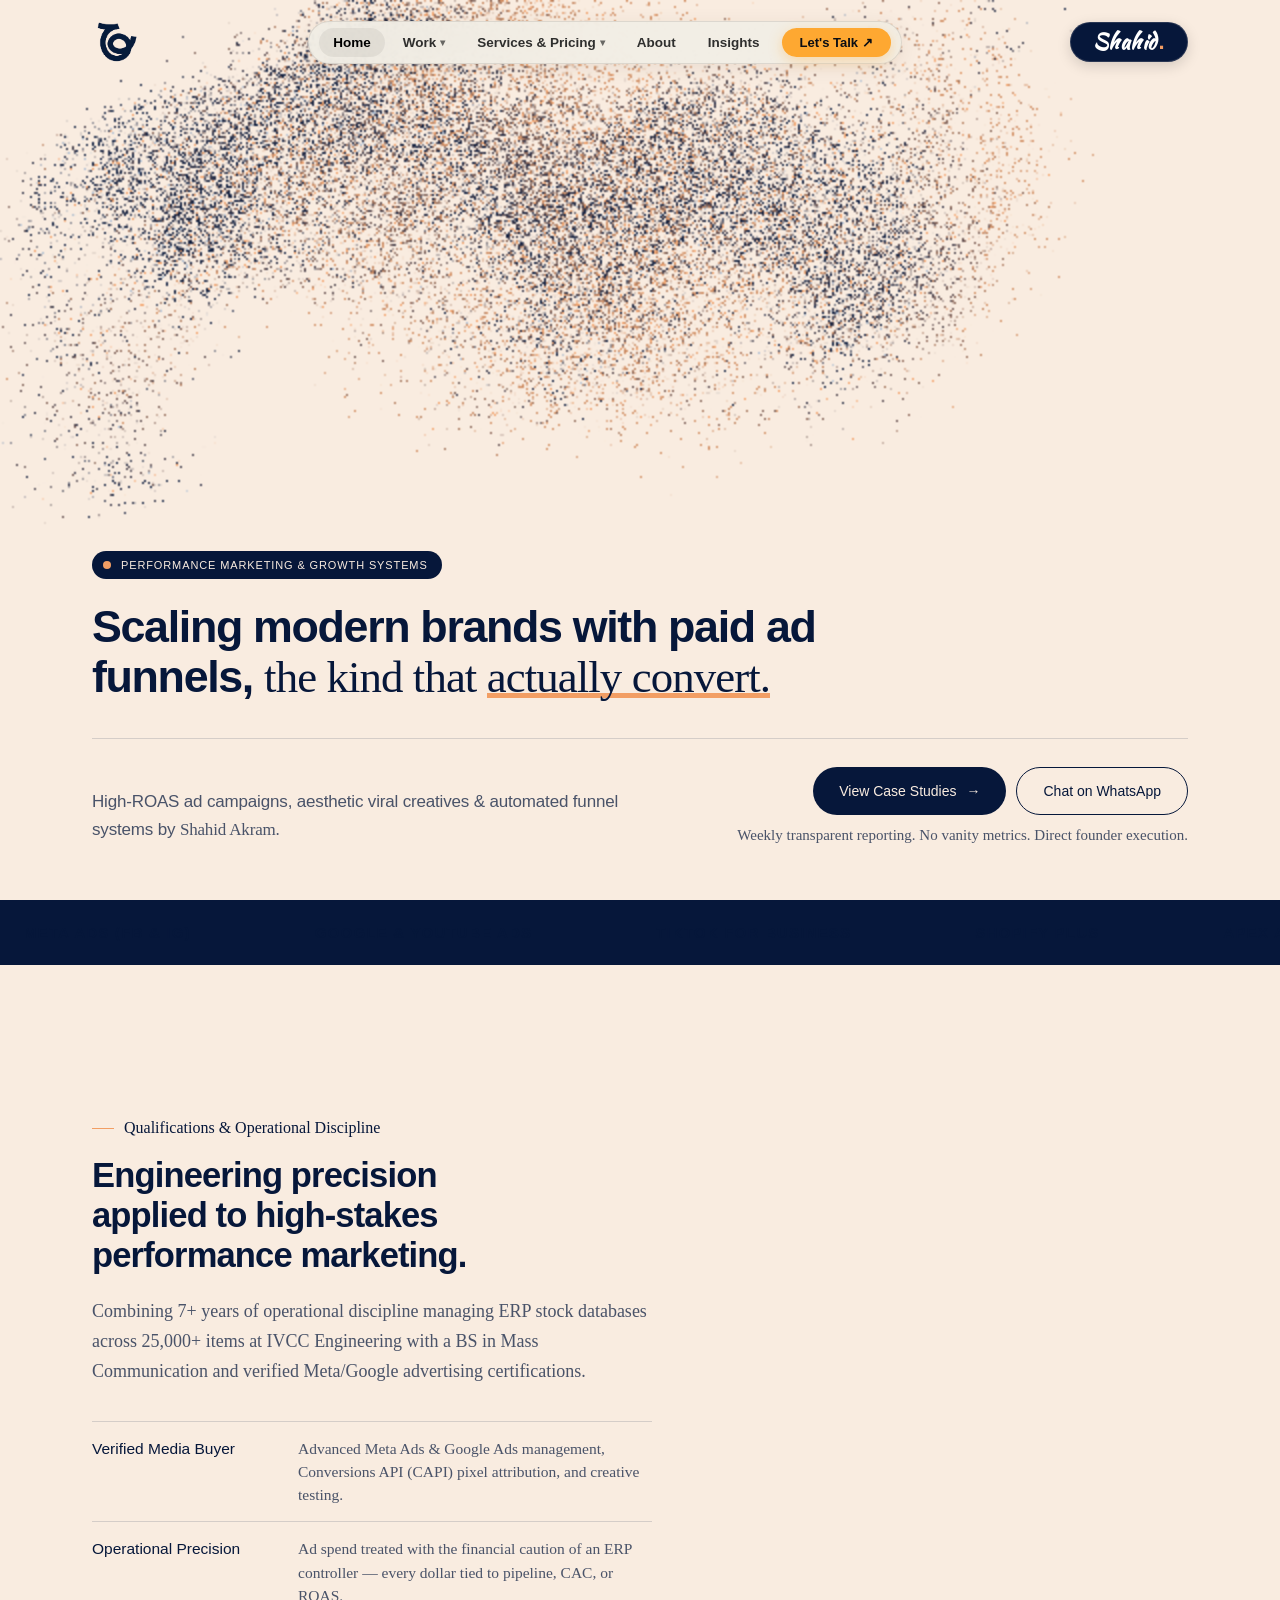
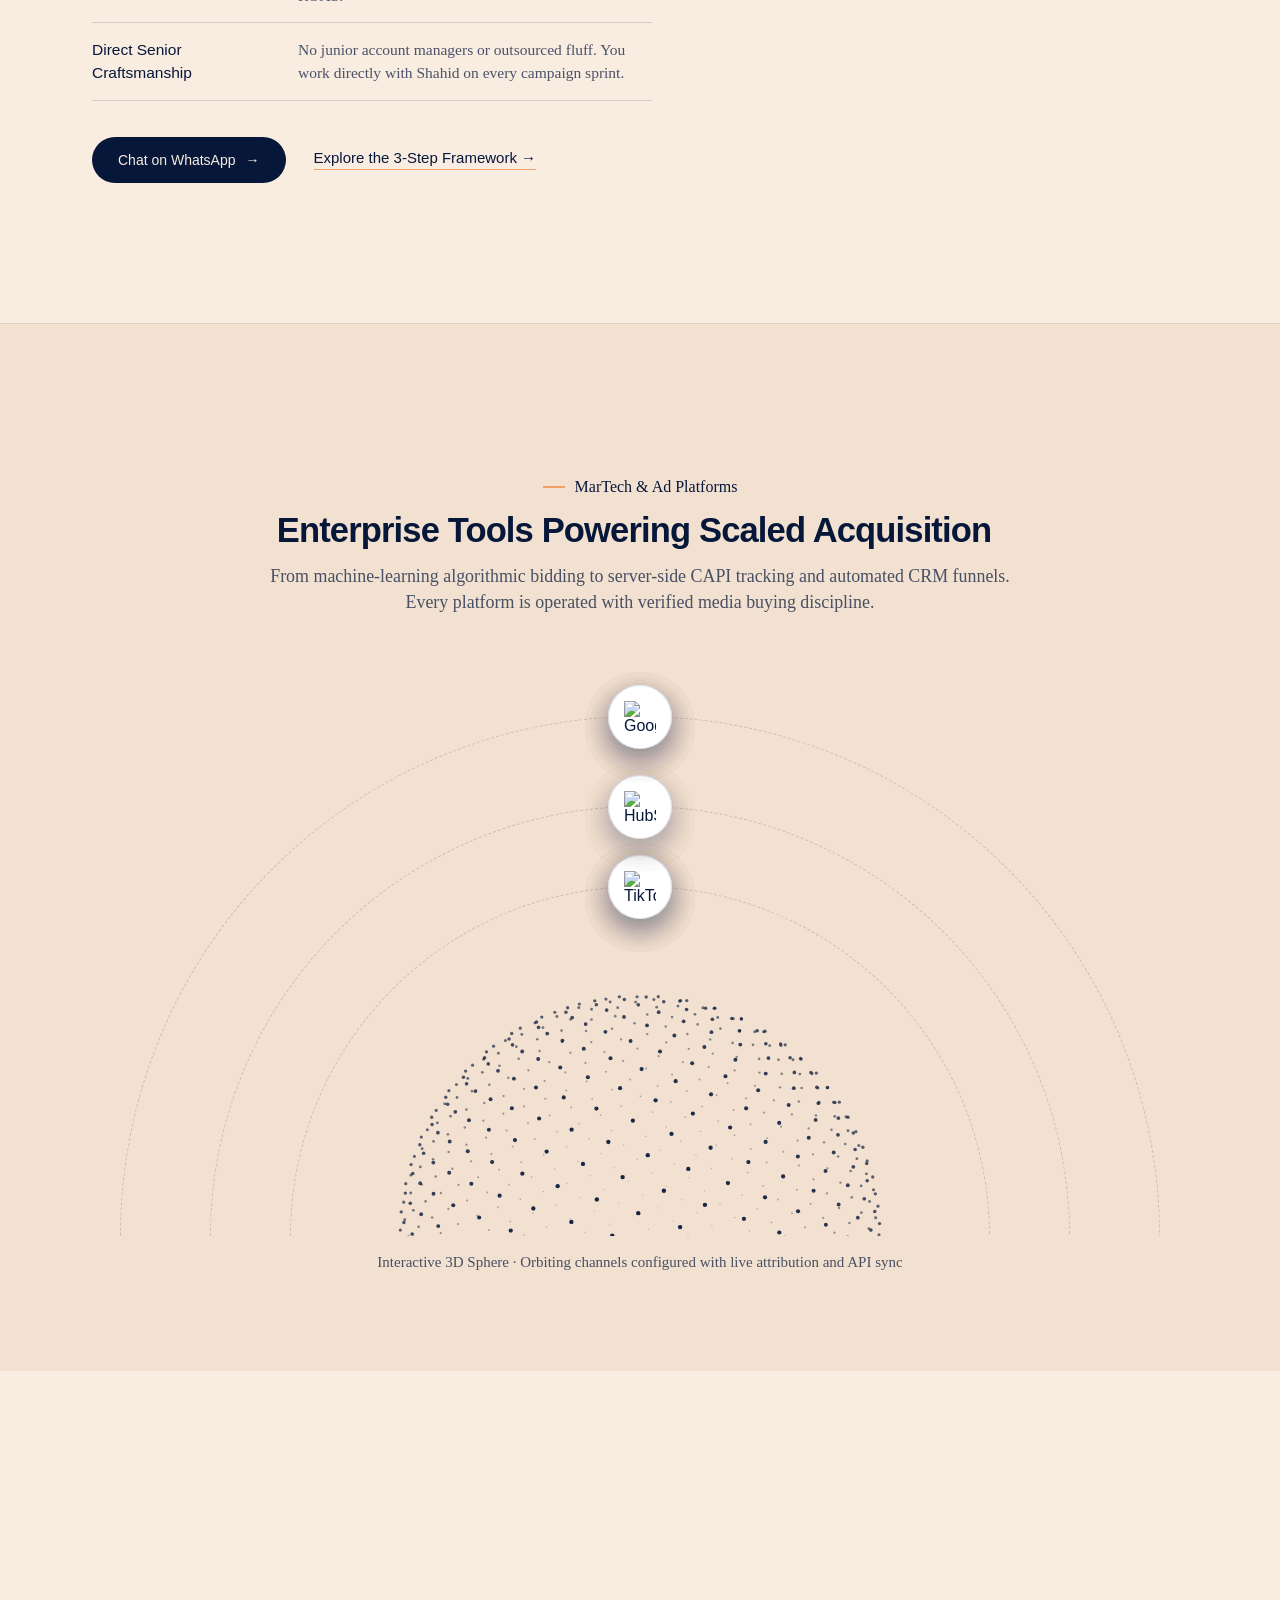
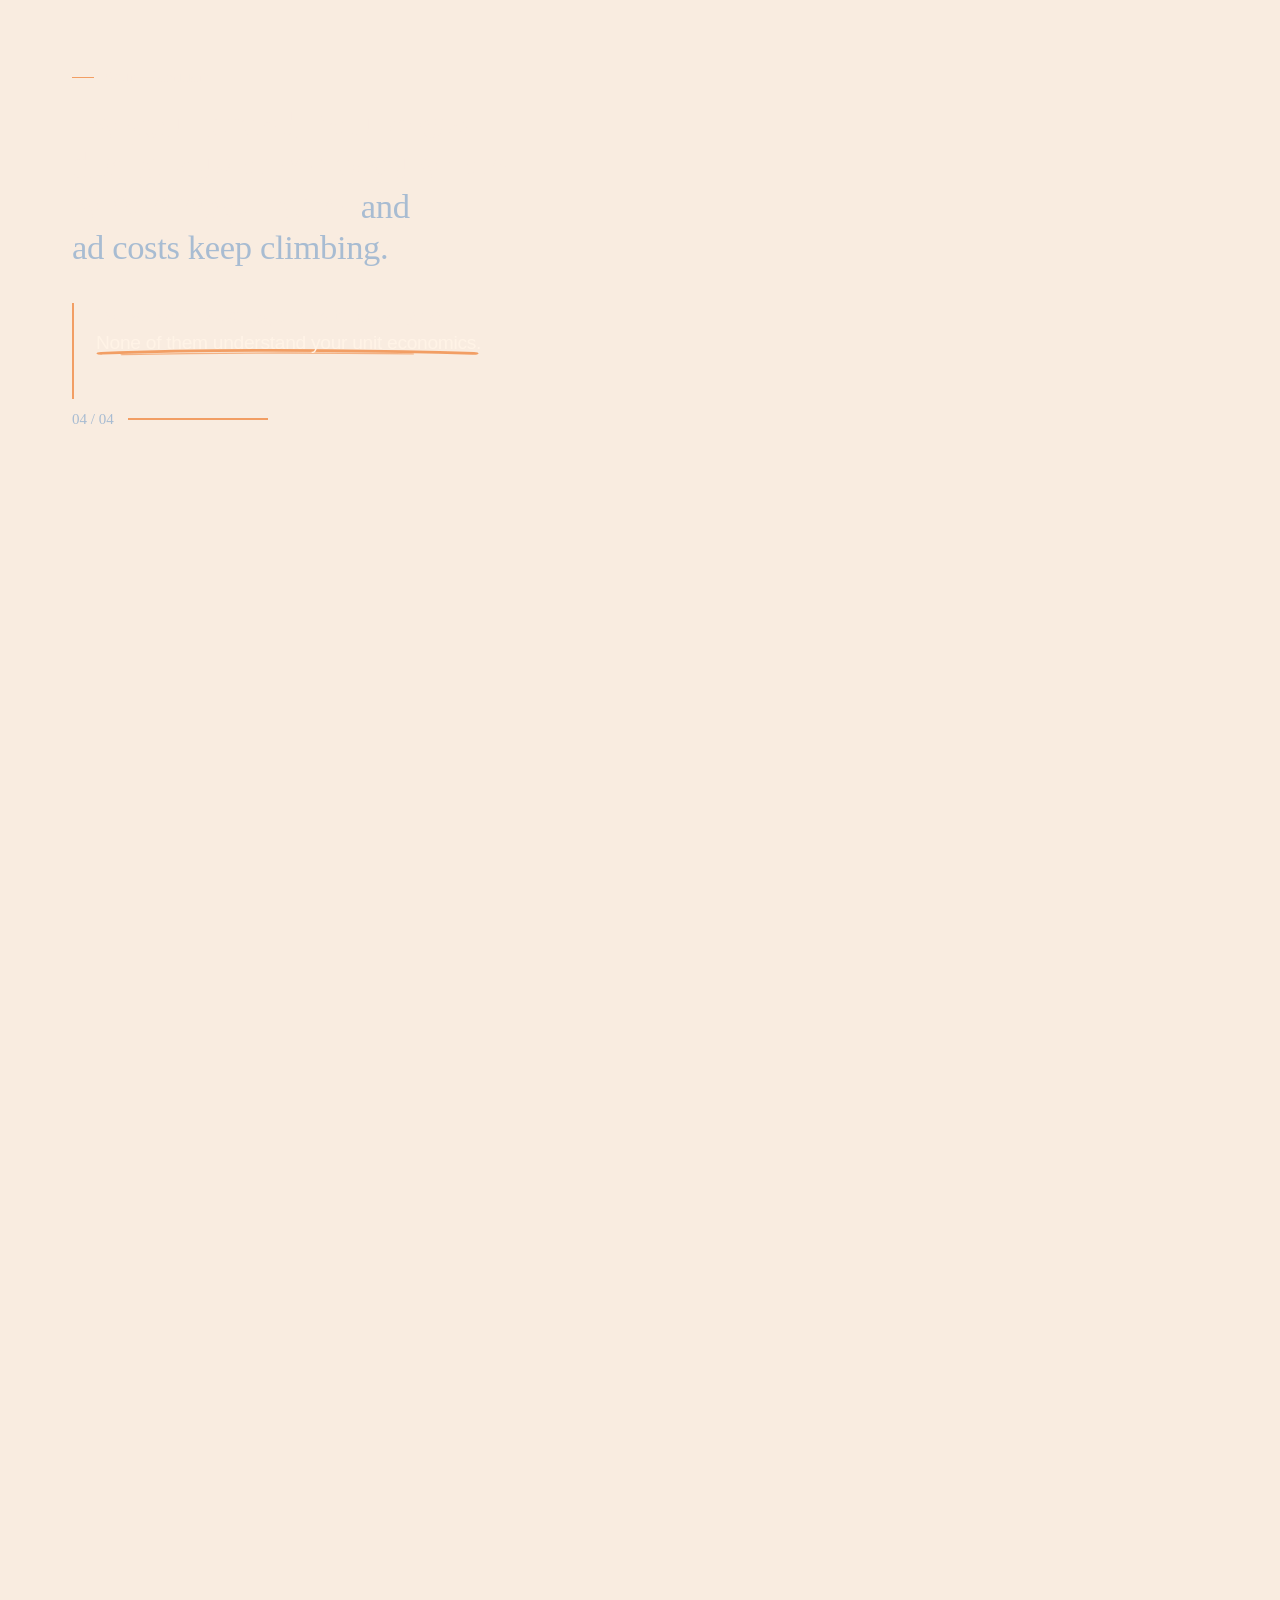
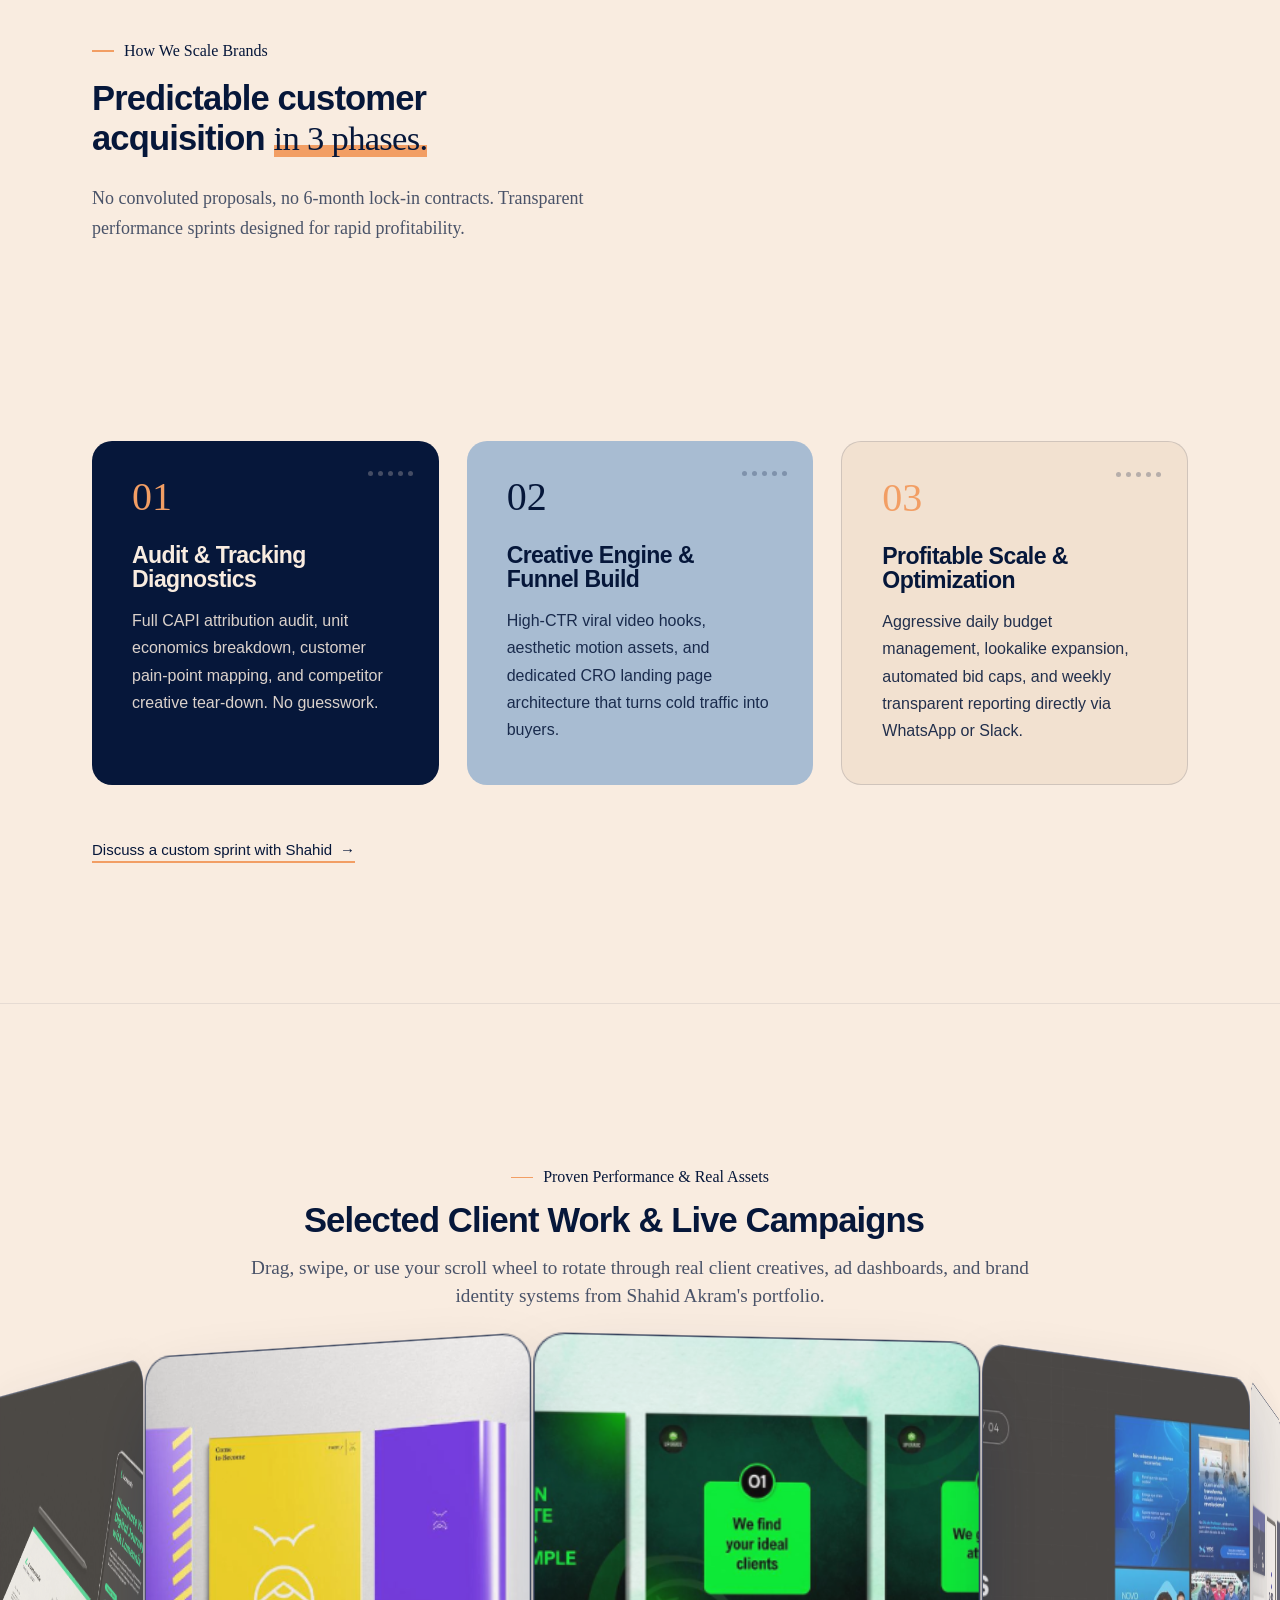
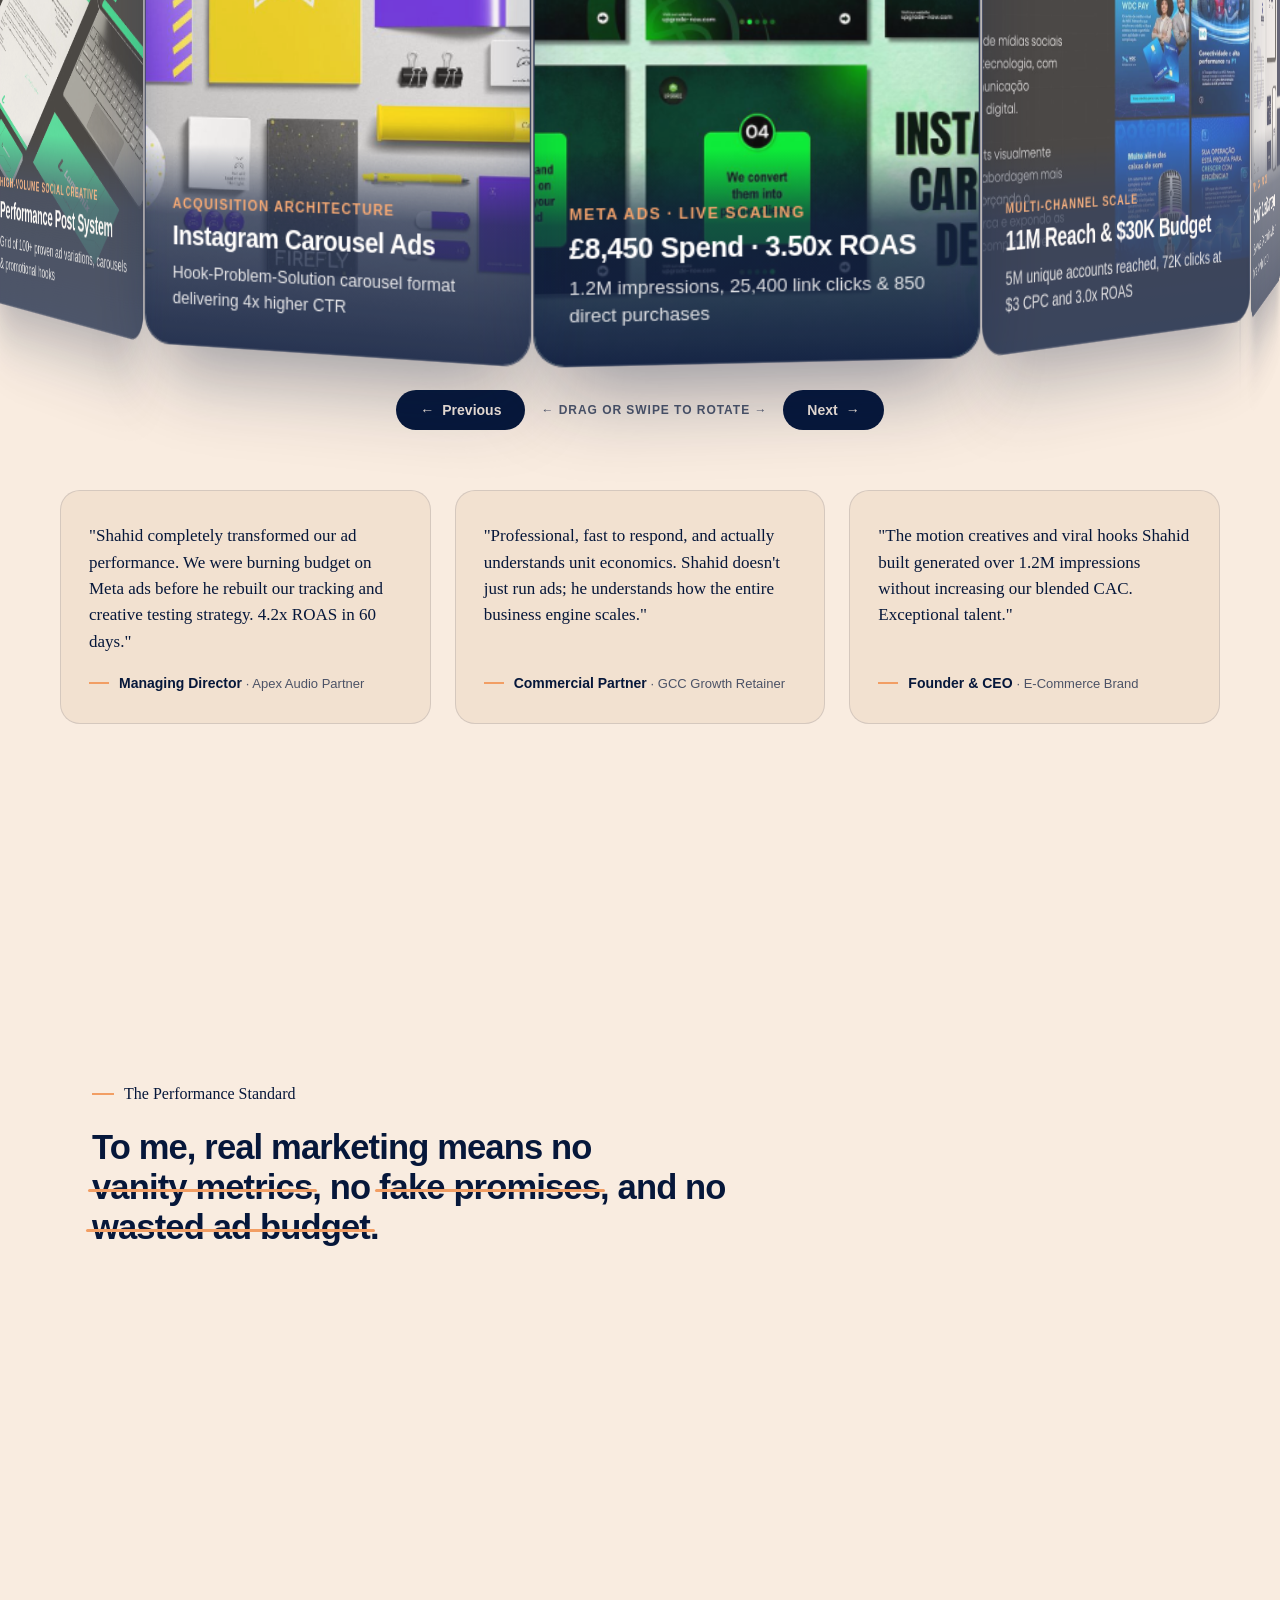
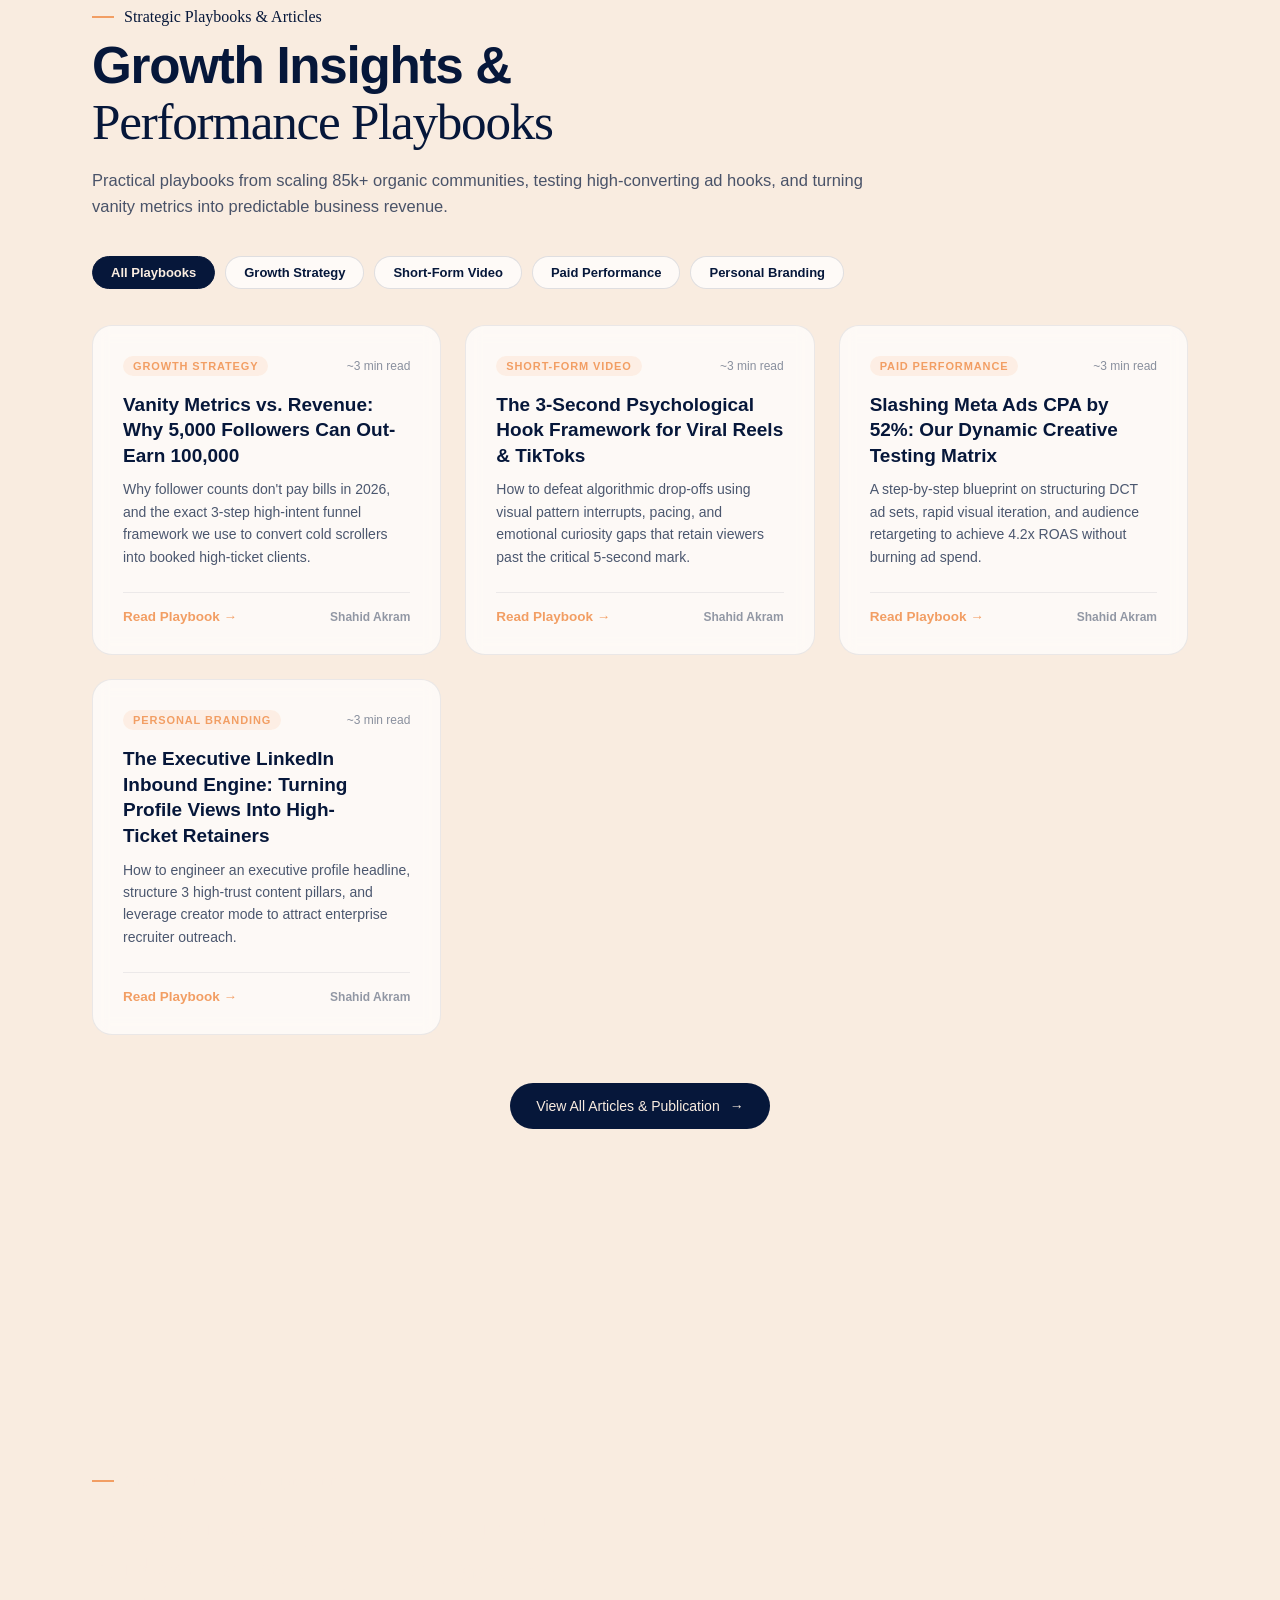
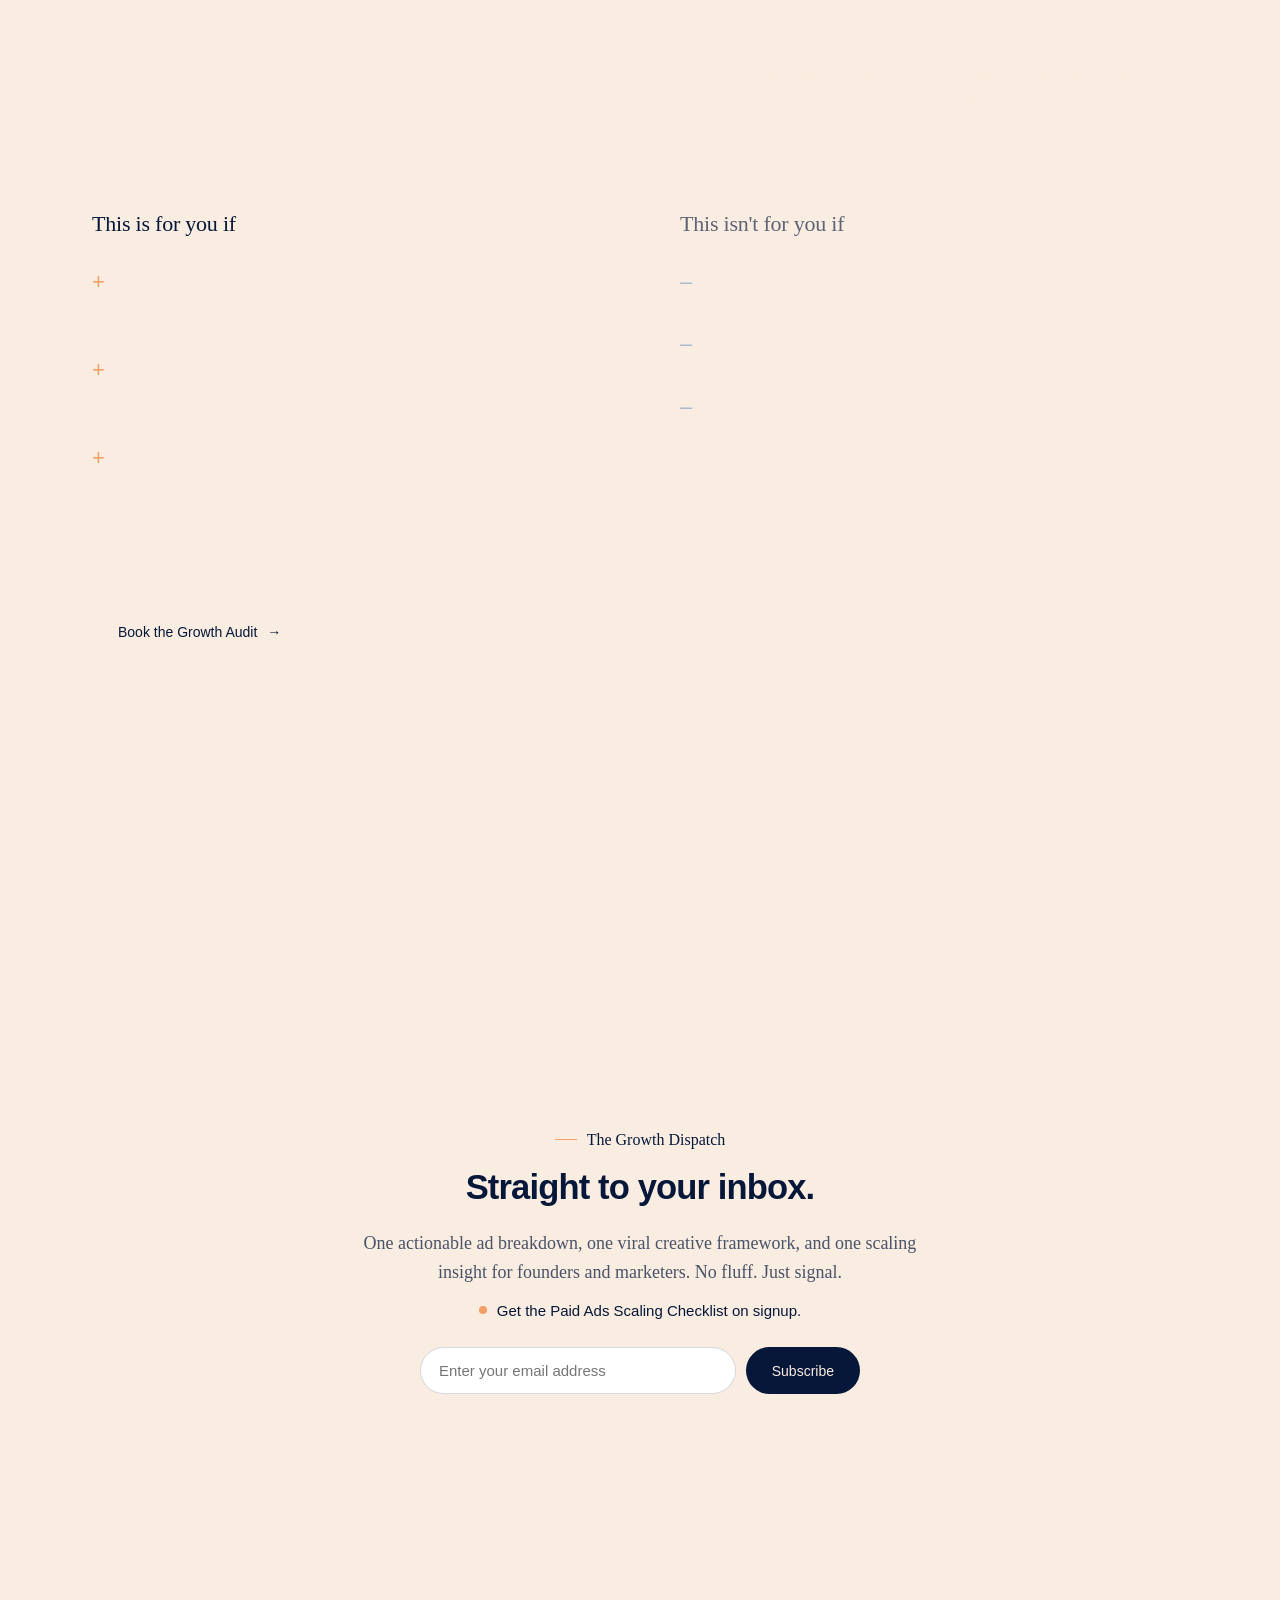
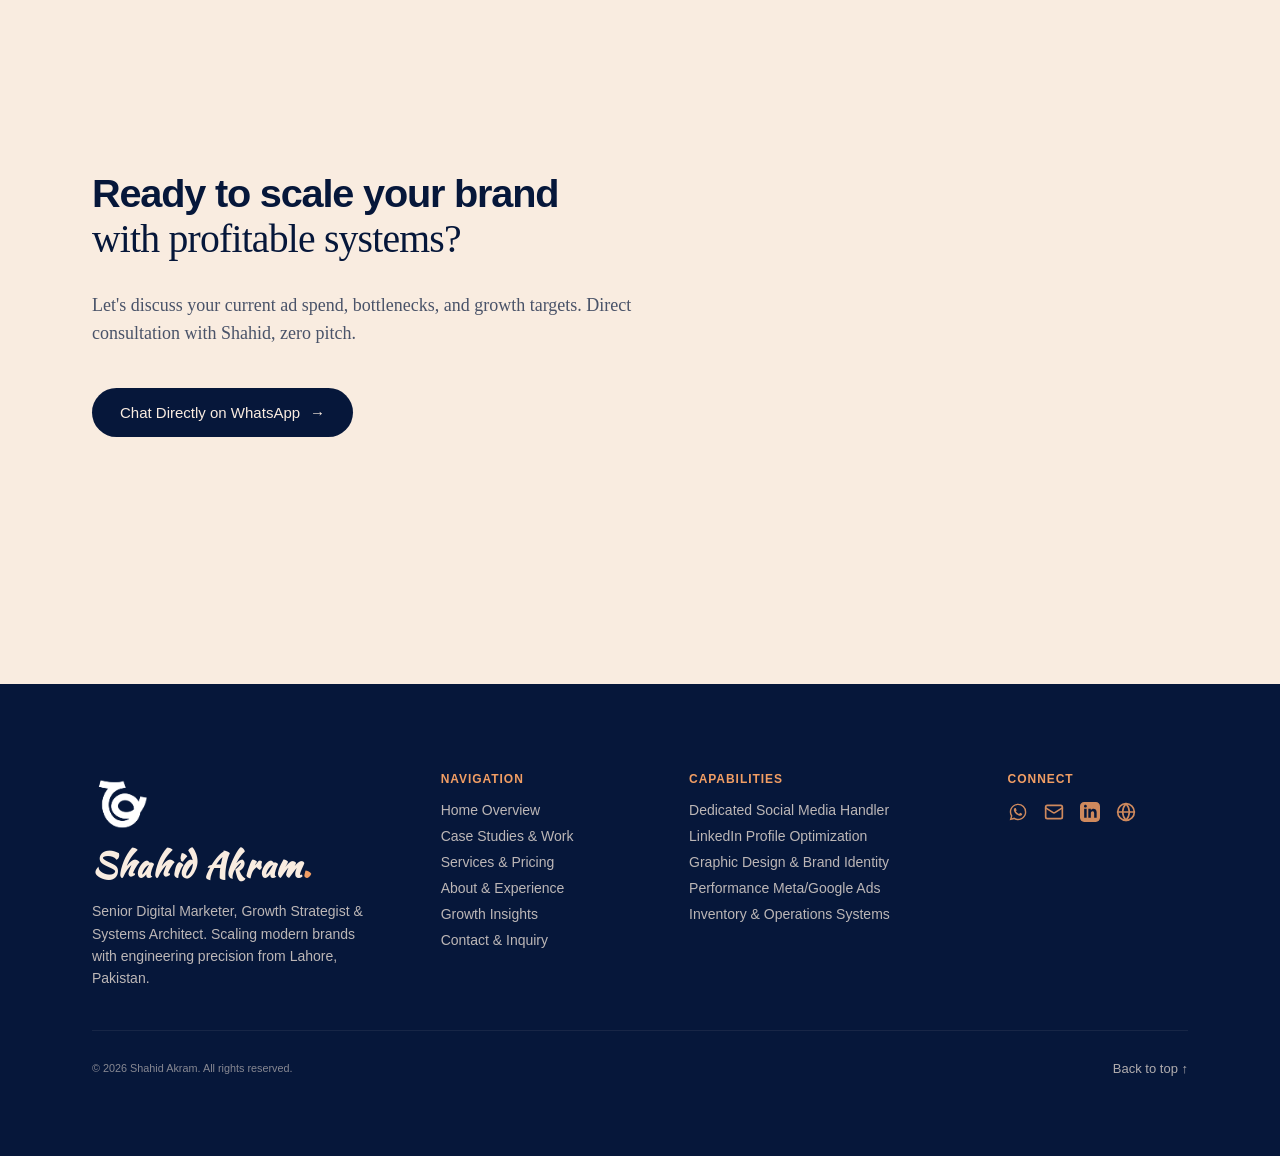
==== index.html @ 841c5334 "Restore floating pill menu bar with Services & Pricing dropdown categories and Work dropdown" ====
<!DOCTYPE html>
<html lang="en">
<head>
<meta charset="UTF-8">
<meta name="viewport" content="width=device-width, initial-scale=1.0, viewport-fit=cover">
<!-- consent-default -->
<script>
(function(){
  window.dataLayer=window.dataLayer||[];
  dataLayer.push({event:'consent_default',analytics_storage:'denied',ad_storage:'denied'});
  try{
    /* the saved choice lives in the cc_cookie cookie; browsers don't keep cookies for pages opened
       straight from a folder, so a copy in local storage covers that case */
    var m=document.cookie.match(/(?:^|;\s*)cc_cookie=([^;]+)/), v=null;
    if(m){v=m[1];try{v=decodeURIComponent(v);}catch(e){}}
    else{try{v=localStorage.getItem('cc_cookie');}catch(e){}}
    if(!v) return;
    var c=JSON.parse(v); if(!c||!Array.isArray(c.categories)||!c.consentId) return;
    if(c.expirationTime&&Date.now()>c.expirationTime) return;
    window.__ccStored=c;
    dataLayer.push({event:'consent_update',
      analytics_storage:c.categories.indexOf('analytics')>-1?'granted':'denied',
      ad_storage:c.categories.indexOf('marketing')>-1?'granted':'denied'});
  }catch(e){}
})();
</script>
<!-- /consent-default -->
<!-- Google Tag Manager -->
<script>(function(w,d,s,l,i){w[l]=w[l]||[];w[l].push({'gtm.start':new Date().getTime(),event:'gtm.js'});var f=d.getElementsByTagName(s)[0],j=d.createElement(s),dl=l!='dataLayer'?'&l='+l:'';j.async=true;j.src='https://www.googletagmanager.com/gtm.js?id='+i+dl;f.parentNode.insertBefore(j,f);})(window,document,'script','dataLayer','GTM-NPN6MFJ');</script>
<!-- End Google Tag Manager -->
<script>
/* Newsletter form: GoHighLevel's embed lets the form scroll this page to itself after a subscribe.
   Ignore scroll requests that arrive with a message from the form; resizing still works. */
(function(){
  var fromForm=0;
  window.addEventListener('message',function(e){ if(/leadconnectorhq\.com|msgsndr\.com/.test(e.origin)) fromForm=Date.now(); },true);
  var blocked=function(){ return Date.now()-fromForm<1000; };
  ['scrollTo','scroll','scrollBy'].forEach(function(k){ var o=window[k]; window[k]=function(){ if(blocked()) return; return o.apply(window,arguments); }; });
  var siv=Element.prototype.scrollIntoView; Element.prototype.scrollIntoView=function(){ if(blocked()) return; return siv.apply(this,arguments); };
})();
</script>
<link rel="preconnect" href="https://fonts.googleapis.com">
<link rel="preconnect" href="https://fonts.gstatic.com" crossorigin>
<link href="https://fonts.googleapis.com/css2?family=Caveat:wght@600;700&family=Kaushan+Script&display=swap" rel="stylesheet">
<title>Shahid Akram | Senior Digital Marketer &amp; Growth Systems Architect</title>
<meta name="description" content="We deploy boring AI for SMBs, the kind that actually works. Real AI your team actually uses, not another tool that sits untouched. Results in 5 days.">
<!-- page-meta -->
<link rel="canonical" href="https://cogentlabs.co">
<link rel="icon" type="image/png" sizes="32x32" href="[data-uri]">
<link rel="icon" type="image/png" sizes="192x192"><link rel="shortcut icon" href="favicon.png"><link rel="apple-touch-icon" href="favicon.png" href="[data-uri]">
<link rel="apple-touch-icon" sizes="180x180" href="[data-uri]">
<meta name="theme-color" content="#F9ECE0">
<meta property="og:type" content="website">
<meta property="og:site_name" content="Cogent Labs">
<meta property="og:url" content="https://cogentlabs.co">
<meta property="og:title" content="Boring AI That Works for SMBs | Cogent Labs">
<meta property="og:description" content="We deploy boring AI for SMBs, the kind that actually works. Real AI your team actually uses, not another tool that sits untouched. Results in 5 days.">
<meta property="og:image" content="https://cogentlabs.co/og/home.png">
<meta property="og:image:width" content="1200">
<meta property="og:image:height" content="630">
<meta property="og:image:alt" content="Boring AI That Works for SMBs | Cogent Labs">
<meta name="twitter:card" content="summary_large_image">
<meta name="twitter:title" content="Boring AI That Works for SMBs | Cogent Labs">
<meta name="twitter:description" content="We deploy boring AI for SMBs, the kind that actually works. Real AI your team actually uses, not another tool that sits untouched. Results in 5 days.">
<meta name="twitter:image" content="https://cogentlabs.co/og/home.png">
<!-- /page-meta -->
<style>

:root{
  --cream:#F9ECE0; --cream-2:#F2E1D0; --navy:#06173A; --navy-2:#12285A;
  --orange:#F29E64; --powder:#A8BCD2;
  --ink-2:rgba(6,23,58,.72); --muted:rgba(6,23,58,.64); --line:rgba(6,23,58,.14);
  --sans:"Helvetica Neue",Helvetica,Arial,sans-serif; --serif:Georgia,"Times New Roman",serif;
  --ease:cubic-bezier(.16,1,.3,1); --io:cubic-bezier(.76,0,.24,1);
  --vh:100vh;
}
@supports (height:100svh){:root{--vh:100svh}}
*{box-sizing:border-box;margin:0;padding:0;-webkit-tap-highlight-color:transparent}
html{background:var(--cream)}
body{color:var(--navy);font-family:var(--sans);font-weight:500;-webkit-font-smoothing:antialiased;overflow-x:hidden;background:transparent}
body.m-open{overflow:hidden}
a{color:inherit;text-decoration:none}
button{font:inherit;color:inherit}
em,i,cite,q,address,dfn,var{font-style:normal}
.it{font-family:var(--serif);font-style:normal;font-weight:400}
.wrap{max-width:1360px;margin:0 auto;padding:0 56px}
.eyebrow{font-family:var(--serif);font-style:normal;font-weight:400;font-size:clamp(18px,1.7vw,24px);display:inline-flex;align-items:center;gap:12px}
.eyebrow::before{content:'';width:28px;height:2px;background:var(--orange)}
.sr{position:absolute;width:1px;height:1px;overflow:hidden;clip:rect(0 0 0 0);white-space:nowrap}

#swarm{position:fixed;inset:0;width:100%;height:100%;z-index:0;display:block}
section,footer,.trust{position:relative;z-index:1}
.on-navy{color:var(--cream)}
.slot{position:relative;pointer-events:none}
.slot::after{content:attr(data-fb);display:none}
.no-gl .slot::after{display:flex;align-items:center;justify-content:center;width:100%;height:100%;font-size:clamp(80px,14vw,240px);letter-spacing:-.06em;line-height:.8}
.no-gl .slot.serif::after{font-family:var(--serif);font-style:normal;font-weight:400}
.no-gl [data-bg="cream"]{background:var(--cream)}.no-gl [data-bg="cream2"]{background:var(--cream-2)}.no-gl [data-bg="navy"]{background:var(--navy)}
/* phones/tablets: sections paint their own colours (in sync with scrolling); the canvas only draws particles, above them, at a fixed height so the address bar can't resize it */
.swarm-full [data-bg="cream"]{background:var(--cream)}.swarm-full [data-bg="cream2"]{background:var(--cream-2)}.swarm-full [data-bg="navy"]{background:var(--navy)}
.swarm-full #swarm{z-index:2;height:100vh;height:100lvh;pointer-events:none}

/* ---------- NAV ---------- */

.logo.text-logo {
  display: flex !important;
  align-items: center !important;
  gap: 10px !important;
  text-decoration: none !important;
  font-family: var(--sans) !important;
  font-size: 24px !important;
  font-weight: 800 !important;
  letter-spacing: .06em !important;
  text-transform: uppercase !important;
  color: var(--navy) !important;
  transition: color .4s !important;
}
.logo.text-logo .logo-mark {
  height: 36px !important;
  width: auto !important;
  display: block !important;
  transition: filter .4s, transform .3s !important;
}
.logo.text-logo:hover .logo-mark {
  transform: rotate(-5deg) scale(1.05);
}
.nav.dark .logo.text-logo {
  color: var(--cream) !important;
}
.nav.dark .logo.text-logo .logo-mark {
  filter: brightness(0) invert(1) !important;
}

.nav .logo.text-logo {
  font-family: var(--sans);
  font-size: 24px;
  font-weight: 800;
  letter-spacing: .06em;
  text-transform: uppercase;
  font-family: var(--sans);
  font-size: 26px;
  font-weight: 700;
  letter-spacing: -0.04em;
  text-decoration: none;
  color: var(--navy);
  line-height: 1;
  display: flex;
  align-items: center;
  transition: color .4s;
}
.nav.dark .logo.text-logo {
  color: var(--cream);
}
.logo-dot {
  color: var(--orange);
}

.nav{position:fixed;top:0;left:0;right:0;z-index:90;transition:transform .5s var(--ease),color .4s}
.nav .wrap{height:84px;display:flex;align-items:center;justify-content:space-between;gap:20px}
.nav.hide{transform:translateY(-100%)}
.nav .logo{display:block;position:relative}
.nav.dark{color:var(--cream)}
.nav .logo img{height:26px;width:auto;display:block;transition:opacity .35s}
.nav .logo .lg-c{position:absolute;left:0;top:0;opacity:0}
.nav.dark .logo .lg-n{opacity:0}.nav.dark .logo .lg-c{opacity:1}
.links{display:flex;gap:26px;font-size:14px;align-items:center;padding:10px 18px;border-radius:999px;background:rgba(249,236,224,.94);box-shadow:0 0 0 1px rgba(6,23,58,.06);transition:background .4s}
.nav.dark .links{background:rgba(6,23,58,.92);box-shadow:0 0 0 1px rgba(249,236,224,.08)}
.links a{position:relative}
.links > a::after,.dd > a::after{content:'';position:absolute;left:0;right:0;bottom:-5px;height:2px;background:var(--orange);transform:scaleX(0);transform-origin:right;transition:transform .4s var(--ease)}
.links > a:hover::after,.dd:hover > a::after{transform:scaleX(1);transform-origin:left}
.dd{position:relative;padding:22px 0;margin:-22px 0}
.panel{position:absolute;top:100%;left:50%;min-width:250px;background:var(--navy);color:var(--cream);border-radius:14px;padding:10px;opacity:0;visibility:hidden;transform:translate(-50%,10px);transition:opacity .3s,transform .5s var(--ease),visibility .3s;box-shadow:0 20px 40px -20px rgba(6,23,58,.5)}
.dd:hover .panel,.dd:focus-within .panel{opacity:1;visibility:visible;transform:translate(-50%,0)}
.panel a{display:block;padding:11px 12px;border-radius:8px;white-space:nowrap}
.panel a:hover{background:var(--navy-2);color:var(--orange)}
.pill{display:inline-flex;align-items:center;gap:10px;padding:15px 26px;border-radius:999px;font-size:14px;font-weight:500;white-space:nowrap;position:relative;overflow:hidden;isolation:isolate;transition:color .35s}
.pill::before{content:'';position:absolute;inset:0;background:var(--orange);border-radius:inherit;transform:scale(0);transition:transform .5s var(--ease);z-index:-1}
.pill:hover::before{transform:scale(1.5)}
.pill .ar{display:inline-block;transition:transform .35s var(--ease)}
.pill:hover .ar{transform:translateX(5px)}
.pill-navy{background:var(--navy);color:var(--cream)}
.pill-navy:hover{color:var(--navy)}
.pill-line{border:1.5px solid currentColor}
.pill-cream{background:var(--cream);color:var(--navy)}
.tlink{display:inline-flex;gap:8px;font-size:15px;border-bottom:2px solid var(--orange);padding-bottom:3px}
.tlink .ar{transition:transform .3s var(--ease)}.tlink:hover .ar{transform:translateX(5px)}

.burger{display:none;width:46px;height:46px;border-radius:50%;background:var(--navy);border:none;cursor:pointer;position:relative;flex:0 0 auto}
.burger i{position:absolute;left:14px;right:14px;height:2px;background:var(--cream);transition:transform .45s var(--ease),top .45s var(--ease)}
.burger i:nth-child(1){top:18px}.burger i:nth-child(2){top:26px}
.nav.dark .burger{background:var(--cream)}.nav.dark .burger i{background:var(--navy)}
.m-open .nav{z-index:130;transform:none!important}
.m-open .nav .logo,.m-open .nav .wrap > .pill{opacity:0;pointer-events:none}
.m-open .burger{background:var(--orange)!important}.m-open .burger i{background:var(--navy)!important}
.m-open .burger i:nth-child(1){top:22px;transform:rotate(45deg)}.m-open .burger i:nth-child(2){top:22px;transform:rotate(-45deg)}
.mmenu{position:fixed;inset:0;z-index:110;background:var(--navy);color:var(--cream);padding:110px 24px calc(28px + env(safe-area-inset-bottom));display:flex;flex-direction:column;overflow-y:auto;
  clip-path:circle(0px at calc(100% - 43px) 38px);transition:clip-path .8s var(--io);visibility:hidden}
.m-open .mmenu{clip-path:circle(160% at calc(100% - 43px) 38px);visibility:visible}
.mmenu .grp{border-top:1px solid rgba(249,236,224,.14)}
.mmenu .top-l{display:flex;justify-content:space-between;align-items:center;padding:14px 0;font-size:24px;letter-spacing:-.025em}
.mmenu .acc .top-l{cursor:pointer;user-select:none}
.mmenu .tg{width:30px;height:30px;flex:0 0 auto;pointer-events:none;border-radius:50%;border:1.5px solid rgba(249,236,224,.3);background:none;font-size:18px;transition:transform .4s var(--ease),background .3s}
.mmenu .grp.open .tg{transform:rotate(45deg);background:var(--orange);border-color:var(--orange);color:var(--navy)}
.mmenu .sub{display:grid;grid-template-rows:0fr;transition:grid-template-rows .5s var(--ease)}
.mmenu .grp.open .sub{grid-template-rows:1fr}
.mmenu .sub > div{overflow:hidden}
.mmenu .sub a{display:block;padding:7px 0 7px 16px;font-family:var(--serif);font-style:normal;font-size:17px;color:var(--powder);border-left:2px solid var(--orange);margin-bottom:6px}
.mmenu .sub > div > a:last-child{margin-bottom:16px}
.mmenu .m-cta{margin-top:auto;padding-top:28px}
.mmenu .m-cta .pill{width:100%;justify-content:center;padding:18px}
.mmenu .m-cta p{margin-top:12px;text-align:center;font-family:var(--serif);font-style:normal;font-size:14px;color:rgba(249,236,224,.65)}
.sticky-cta{position:fixed;left:12px;right:12px;bottom:calc(12px + env(safe-area-inset-bottom));z-index:85;display:none;transform:translateY(150%);transition:transform .6s var(--ease)}
.sticky-cta.on{transform:none}
.sticky-cta .pill{width:100%;justify-content:space-between;padding:17px 22px;box-shadow:0 18px 40px -16px rgba(6,23,58,.55)}
.sticky-cta .pr{font-family:var(--serif);font-style:normal;color:var(--orange);font-weight:400}

/* ---------- HERO ---------- */
.hero{height:var(--vh);min-height:660px}
.hero .slot{position:absolute;left:4vw;right:4vw;top:100px;height:calc(var(--vh) * .37)}
.hero-in{position:absolute;left:0;right:0;bottom:0;padding-bottom:36px}
.tag{display:inline-flex;align-items:center;gap:10px;background:var(--navy);color:var(--cream);font-size:12px;letter-spacing:.08em;text-transform:uppercase;padding:9px 16px 9px 12px;border-radius:999px}
.tag i{width:8px;height:8px;border-radius:50%;background:var(--orange);animation:pulse 1.8s ease-in-out infinite}
@keyframes pulse{50%{transform:scale(1.6);opacity:.5}}
.mega{font-size:clamp(40px,5.2vw,96px);line-height:.96;letter-spacing:-.045em;margin-top:20px;max-width:1240px}
.mega .it{letter-spacing:-.02em}
.mega .w{display:inline-block;filter:blur(12px);opacity:0;transform:translateY(.25em);transition:filter 1.2s var(--ease),opacity 1s,transform 1.2s var(--ease)}
.go .mega .w{filter:none;opacity:1;transform:none}
.ul{background:linear-gradient(var(--orange),var(--orange)) 0 92%/0% .12em no-repeat;transition:background-size 1s var(--ease) 1.8s}
.go .ul{background-size:100% .12em}
.hero-foot{margin-top:28px;display:grid;grid-template-columns:1.2fr 1fr;gap:56px;align-items:end;border-top:1.5px solid var(--navy);padding-top:24px}
.fade{opacity:0;transform:translateY(16px);transition:opacity 1s var(--ease),transform 1s var(--ease)}
.go .fade{opacity:1;transform:none}
.go .d1{transition-delay:1.2s}.go .d2{transition-delay:1.35s}.go .d3{transition-delay:1.5s}
.hero-sub{font-size:clamp(18px,1.6vw,24px);line-height:1.35;letter-spacing:-.01em;max-width:620px}
.hero-cta{display:flex;flex-direction:column;align-items:flex-end;gap:12px}
.hero-btns{display:flex;gap:10px;flex-wrap:wrap;justify-content:flex-end}
.hero-btns .pill-line{background:var(--cream)}
.cred{font-family:var(--serif);font-style:normal;font-size:15px;color:var(--ink-2)}

.cpn{display:block;aspect-ratio:300/95;background:url([data-uri]) no-repeat center/contain;border-radius:6px;transition:transform .4s var(--ease),box-shadow .4s}
.cpn:hover{transform:translateY(-2px);box-shadow:0 10px 24px -14px rgba(6,23,58,.45)}
.cpn-hero{width:212px;margin-top:22px;box-shadow:0 0 0 1px rgba(6,23,58,.12)}
.cpn-hero:hover{box-shadow:0 0 0 1px rgba(6,23,58,.12),0 10px 24px -14px rgba(6,23,58,.45)}
.cpn-foot{width:190px;margin-top:22px}
.cpn-offer{display:none}
/* ---------- TRUST ---------- */
.trust{background:var(--navy);color:var(--cream);padding:24px 0;overflow:hidden}
.drum{display:flex;gap:76px;width:max-content;animation:drum 40s linear infinite;align-items:center;padding-right:76px}
.drum .lg{display:block;flex:0 0 auto;background-repeat:no-repeat;background-position:center;background-size:contain;height:calc(var(--h) * 1px);transform:translateY(calc(var(--y,0) * 1px));opacity:.9}
.lg-unicef{--y:-1.6;--h:30;aspect-ratio:332/80;background-image:url([data-uri])}
.lg-nhs{--y:0;--h:27;aspect-ratio:200/80;background-image:url([data-uri])}
.lg-maxab{--y:-3.7;--h:38;aspect-ratio:165/80;background-image:url([data-uri])}
.lg-aura300{--y:0.6;--h:24;aspect-ratio:500/80;background-image:url([data-uri])}
.lg-narratize{--y:-3.5;--h:25;aspect-ratio:470/80;background-image:url([data-uri])}
.lg-booosted{--y:0.8;--h:27;aspect-ratio:391/80;background-image:url([data-uri])}
.lg-optionsdepth{--y:0.3;--h:36;aspect-ratio:189/80;background-image:url([data-uri])}
.lg-hbs{--y:1.3;--h:38;aspect-ratio:185/80;background-image:url([data-uri])}
.lg-openai{--y:1.3;--h:26;aspect-ratio:295/80;background-image:url([data-uri])}
@media (max-width:1000px){.drum{gap:52px;padding-right:52px;animation-duration:30s}.drum .lg{height:calc(var(--h) * .8px);transform:translateY(calc(var(--y,0) * .8px))}}
@keyframes drum{to{transform:translateX(-50%)}}

/* ---------- PAIN ---------- */
.pain{height:440vh}
.pain .stage{position:sticky;top:0;height:var(--vh);display:grid;grid-template-columns:1fr 1fr;align-items:center;gap:56px;padding:90px 56px 40px;max-width:1440px;margin:0 auto}
.pain h2{margin-top:22px;font-size:clamp(28px,3vw,46px);line-height:1.04;letter-spacing:-.035em}
.pain h2 .it{color:var(--powder);letter-spacing:-.01em}
.sigs{position:relative;margin-top:48px;min-height:7.5em;font-size:clamp(22px,2.2vw,34px)}
.sig{position:absolute;inset:0 0 auto 0;line-height:1.18;letter-spacing:-.025em;opacity:0;filter:blur(10px);transform:translateY(20px);transition:opacity .6s,filter .7s var(--ease),transform .7s var(--ease)}
.sig.on{opacity:1;filter:none;transform:none}
.count{margin-top:12px;display:flex;align-items:center;gap:14px;font-family:var(--serif);font-style:normal;color:var(--powder);font-size:15px}
.count .bar{width:140px;height:2px;background:rgba(249,236,224,.18);position:relative}
.count .bar i{position:absolute;left:0;top:0;bottom:0;width:25%;background:var(--orange);transition:width .5s var(--ease)}
.pain .slot{height:min(620px,72vh)}

/* ---------- METHOD ---------- */
.method{padding:160px 0 150px}
.m-top{display:grid;grid-template-columns:1.1fr .9fr;gap:48px;align-items:center}
.method h2{margin-top:18px;font-size:clamp(48px,6.4vw,112px);line-height:.92;letter-spacing:-.05em}
.method h2 .it{letter-spacing:-.02em}
.method h2 .it b{font-weight:400;background:linear-gradient(transparent 68%,var(--orange) 68%)}
.method .lede{margin-top:20px;font-family:var(--serif);font-style:normal;font-size:clamp(17px,1.5vw,22px);color:var(--ink-2);max-width:560px;line-height:1.4}
.method .slot{height:min(440px,52vh)}
.m-cards{margin-top:80px;display:grid;grid-template-columns:repeat(3,1fr);gap:24px}
.mc{border-radius:22px;padding:34px;min-height:360px;display:flex;flex-direction:column;justify-content:flex-start;background:var(--navy);color:var(--cream);position:relative;overflow:hidden;transition:transform .6s var(--ease)}
.mc:hover{transform:translateY(-8px)}
.mc:nth-child(2){background:var(--powder);color:var(--navy)}
.mc:nth-child(3){background:var(--cream-2);color:var(--navy);border:1.5px solid var(--navy)}
.mc .n{font-family:var(--serif);font-style:normal;font-size:80px;line-height:.8;color:var(--orange);font-variant-numeric:lining-nums;font-feature-settings:'lnum' 1}
.mc .n+div{margin-top:30px}
.mc:nth-child(2) .n{color:var(--navy)}
.mc h4{font-size:clamp(40px,3.4vw,58px);letter-spacing:-.045em;line-height:.9}
.mc p{margin-top:14px;font-size:16px;line-height:1.6;font-weight:400;opacity:.88}
.mc .dots{position:absolute;right:26px;top:30px;display:grid;grid-template-columns:repeat(5,5px);gap:5px}
.mc .dots i{width:5px;height:5px;border-radius:50%;background:currentColor;opacity:.25;animation:blink 2.4s ease-in-out infinite}
@keyframes blink{50%{opacity:.9}}
.m-after{margin-top:48px}

/* ---------- RESULTS ---------- */
.results{height:420vh}
.results .stage{position:sticky;top:0;height:var(--vh);overflow:hidden;display:flex;flex-direction:column;justify-content:center;padding-top:76px}
.r-head{display:grid;grid-template-columns:1fr 1fr;align-items:end;padding:0 56px;gap:32px}
.r-head h2{margin-top:16px;font-size:clamp(46px,5.6vw,96px);line-height:.92;letter-spacing:-.05em}
.r-head p{margin-top:10px;font-family:var(--serif);font-style:normal;font-size:19px;color:var(--ink-2)}
.results .slot{height:min(220px,24vh)}
.track{display:flex;gap:26px;padding:0 56px;margin-top:30px;will-change:transform}
.card{flex:0 0 min(560px,80vw);min-height:min(400px,46vh);border-radius:24px;padding:36px;display:flex;flex-direction:column;justify-content:space-between;position:relative;overflow:hidden;transition:opacity .4s,transform .5s var(--ease)}
.card.dim{opacity:.45;transform:scale(.97)}
.card.c1{background:var(--navy);color:var(--cream)}
.card.c2{background:var(--powder)}
.card.c3{background:var(--cream);border:1.5px dashed var(--navy)}
.card.q{background:var(--cream);flex-basis:min(620px,84vw)}
.card .k{font-size:12px;letter-spacing:.08em;text-transform:uppercase;opacity:.7}
.card h4{font-size:clamp(26px,2.4vw,36px);letter-spacing:-.03em;line-height:1.05}
.card p{font-size:15px;line-height:1.6;font-weight:400;margin-top:12px;opacity:.85;max-width:460px}
.card .tlink{margin-top:20px;align-self:flex-start}
.card.q q{font-family:var(--serif);font-style:normal;font-size:clamp(21px,1.9vw,28px);line-height:1.35;quotes:none}
.card.q .who{font-size:15px;display:flex;align-items:center;gap:12px}
.card.q .who::before{content:'';width:28px;height:2px;background:var(--navy)}
.r-foot{display:flex;justify-content:space-between;align-items:center;margin:30px 56px 0;gap:24px}
.prog{flex:1;height:2px;background:var(--line);position:relative}
.prog i{position:absolute;left:0;top:0;bottom:0;background:var(--navy);width:0}
.swipe-dots{display:none;justify-content:center;gap:8px;margin-top:18px;padding:6px 0}
.swipe-dots i{width:8px;height:8px;border-radius:999px;background:var(--line);transition:width .4s var(--ease),background .3s}
.swipe-dots i.on{width:26px;background:var(--navy)}

/* ---------- HONESTY ---------- */
.honesty{padding:150px 0}
.h-grid{display:grid;grid-template-columns:1.25fr .75fr;gap:48px;align-items:center}
.honesty h3{margin-top:26px;font-size:clamp(40px,5vw,90px);line-height:1.04;letter-spacing:-.045em}
.honesty .slot{height:min(440px,50vh)}
.bad{position:relative;display:inline-block;transition:color .6s,opacity .6s}
.bad::after{content:'';position:absolute;left:-2%;right:-2%;top:55%;height:.09em;background:var(--orange);transform:scaleX(0);transform-origin:left;transition:transform .8s var(--io);border-radius:3px}
.bad.x{opacity:.45}.bad.x::after{transform:scaleX(1)}
.bad:nth-of-type(2)::after{transition-delay:.25s}.bad:nth-of-type(2){transition-delay:.25s}
.bad:nth-of-type(3)::after{transition-delay:.5s}.bad:nth-of-type(3){transition-delay:.5s}

/* ---------- OFFER ---------- */
.offer{padding:150px 0}
.o-grid{display:grid;grid-template-columns:1.15fr .85fr;gap:56px;align-items:center}
.offer h2{margin-top:24px;font-size:clamp(34px,4.3vw,72px);line-height:.98;letter-spacing:-.04em}
.offer .eyebrow::before{background:var(--orange)}
.price-col{text-align:center}
.offer .slot{height:min(300px,34vh)}
.price-col .sub{margin-top:14px;font-family:var(--serif);font-style:normal;font-size:17px;line-height:1.4;color:rgba(249,236,224,.85)}
.fit{margin-top:80px;display:grid;grid-template-columns:1fr 1fr;gap:48px}
.fit .label{font-size:12px;letter-spacing:.1em;text-transform:uppercase;margin-bottom:14px;display:block;color:var(--powder)}
.fit .yes .label{color:var(--orange)}
.fit li{list-style:none;padding:16px 0 16px 36px;border-top:1px solid rgba(249,236,224,.16);font-size:17px;line-height:1.45;font-weight:400;position:relative}
.fit li::before{position:absolute;left:0;top:13px;font-size:22px;line-height:1}
.fit .yes li::before{content:'+';color:var(--orange)}
.fit .no li{color:rgba(249,236,224,.66)}
.fit .no li::before{content:'–';color:var(--powder)}
.fit .no a{color:var(--cream);border-bottom:1.5px solid var(--orange)}
.o-cta{margin-top:56px;padding-top:36px;border-top:1px solid rgba(249,236,224,.16);display:flex;align-items:center;gap:24px;flex-wrap:wrap}
.o-cta .fine{font-family:var(--serif);font-style:normal;font-size:16px;color:rgba(249,236,224,.78)}

/* ---------- CLOSING ---------- */
.closing{padding:170px 0 190px}
.c-grid{display:grid;grid-template-columns:1.3fr .7fr;gap:40px;align-items:center}
.closing h2{font-size:clamp(52px,7.6vw,136px);line-height:.9;letter-spacing:-.055em}
.closing h2 .it{letter-spacing:-.02em}
.closing p{margin-top:30px;font-family:var(--serif);font-style:normal;font-size:clamp(19px,1.8vw,26px);max-width:640px;line-height:1.4;color:var(--ink-2)}
.closing .pill{margin-top:44px;padding:20px 34px;font-size:16px}
.closing .slot{height:min(520px,60vh)}

footer{background:var(--navy);color:rgba(249,236,224,.75);padding:72px 0 36px;font-size:14px;font-weight:400}
.fg{display:grid;grid-template-columns:1.5fr 1fr 1.35fr 0.9fr;gap:36px}
.fg h5{color:var(--orange);font-size:12px;letter-spacing:.1em;text-transform:uppercase;font-weight:500;margin-bottom:16px}
.fg a{display:block;margin-bottom:10px}
.fg a:hover{color:var(--orange)}
.flogo{display:inline-block}
.flogo img{height:26px;width:auto;display:block}
.fg p{margin-top:18px;max-width:280px;line-height:1.6}
.btm{margin-top:48px;padding-top:24px;border-top:1px solid rgba(249,236,224,.15);font-size:12px;letter-spacing:.08em;color:rgba(249,236,224,.5)}

.rv{opacity:0;transform:translateY(30px);transition:opacity 1.1s var(--ease),transform 1.1s var(--ease)}
.rv.in{opacity:1;transform:none}

/* ================= PHONES ================= */
@media (max-width:1000px){
  .wrap{padding:0 20px}
  .links{display:none}
  .burger{display:block}.sticky-cta{display:block}
  .nav .wrap{height:76px;gap:10px}
  .nav .logo img{height:23px}
  .nav .wrap > .pill{padding:12px 16px;font-size:13px;margin-left:auto}
  .nav .wrap > .pill .ar{display:none}

  .hero{min-height:620px}
  .hero .slot{left:6vw;right:6vw;top:92px;height:calc(var(--vh) * .3)}
  .hero-in{padding-bottom:calc(22px + env(safe-area-inset-bottom))}
  .mega{font-size:clamp(36px,10vw,54px);margin-top:16px}
  .hero-foot{grid-template-columns:1fr;gap:20px;margin-top:20px;padding-top:18px}
  .hero-sub{font-size:17px}
  .hero-cta{align-items:stretch}
  .hero-btns{flex-direction:column}
  .hero-btns .pill{justify-content:center;padding:17px}
  .cred{font-size:13.5px}
  .cpn-hero{width:176px;margin-top:14px}
  .cpn-foot{width:180px}
  .tag{font-size:11px}

  .pain .stage{display:flex;flex-direction:column;justify-content:center;align-items:stretch;gap:0;padding:76px 20px calc(28px + env(safe-area-inset-bottom))}
  .pain .slot{order:-1;flex:0 1 auto;height:calc(var(--vh) * .34);min-height:150px;margin-bottom:10px}
  .pain h2{font-size:clamp(23px,6.4vw,32px);margin-top:12px}
  .sigs{margin-top:22px;font-size:clamp(22px,6.2vw,28px);min-height:5.2em}

  .method{padding:110px 0 90px}
  .m-top{grid-template-columns:1fr;gap:10px}
  .method .slot{order:-1;height:220px}
  .method h2{font-size:clamp(46px,13vw,68px)}
  .m-cards{grid-template-columns:1fr;gap:14px;margin-top:44px}
  .mc{min-height:0;padding:28px 24px;gap:26px}
  .mc .n{font-size:64px}
  .mc h4{font-size:44px}

  .results{height:auto}
  .results .stage{position:relative;height:auto;padding:100px 0 80px;overflow:visible}
  .r-head{grid-template-columns:1fr;padding:0 20px;gap:12px}
  .results .slot{height:150px}
  .r-head h2{font-size:clamp(46px,13vw,68px)}
  .r-head p{font-size:16px}
  .track{overflow-x:auto;scroll-snap-type:x mandatory;transform:none!important;padding:0 20px 6px;gap:14px;scroll-padding-left:20px;scrollbar-width:none;margin-top:20px}
  .track::-webkit-scrollbar{display:none}
  .card,.card.q{flex:0 0 84vw;min-height:0;padding:28px 24px;scroll-snap-align:start;border-radius:20px}
  .card.dim{opacity:1;transform:none}
  .card h4{font-size:24px;margin-top:18px}
  .card.q q{font-size:20px}
  .swipe-dots{display:flex}
  .r-foot{justify-content:center;margin:22px 20px 0}.prog{display:none}

  .honesty{padding:64px 0 76px}
  .h-grid{grid-template-columns:1fr;gap:0}
  .honesty .slot{order:-1;height:170px;margin-bottom:22px}
  .honesty h3{font-size:clamp(31px,8.6vw,42px);line-height:1.2;letter-spacing:-.035em;margin-top:18px}
  .honesty .bad::after{height:.075em;top:54%}

  .offer{padding:100px 0}
  .o-grid{grid-template-columns:1fr;gap:26px}
  .offer h2{font-size:clamp(30px,8.6vw,42px)}
  .offer .slot{height:150px}
  .fit{grid-template-columns:1fr;gap:28px;margin-top:44px}
  .fit li{font-size:16px}
  .o-cta{flex-direction:column;align-items:stretch;text-align:center}
  .o-cta .pill{justify-content:center;padding:18px}

  .closing{padding:100px 0 140px}
  .c-grid{grid-template-columns:1fr;gap:10px}
  .closing .slot{order:-1;height:240px}
  .closing h2{font-size:clamp(46px,13vw,72px)}
  .closing .pill{width:100%;justify-content:center}
  footer{padding-bottom:110px}
  .fg{grid-template-columns:1fr 1fr;gap:28px 20px}
  .fg > div:first-child{grid-column:1/-1}
}
@media (max-width:1000px) and (max-height:760px){
  .hero{height:auto;min-height:calc(var(--vh) + 150px)}
  .hero .slot{height:190px}
  .hero-in{position:relative;padding-top:300px}
  .pain .slot{height:calc(var(--vh) * .2)}
  .sigs{min-height:6em;font-size:21px}
}

/* ================= DESKTOP REFINEMENT (laptop/desktop only, mobile untouched) =================
   smaller type, more air, softer edges, calmer tracking */
@media (min-width:1001px){
  .wrap{max-width:1240px;padding:0 72px}
  .eyebrow{font-size:18px;gap:10px}.eyebrow::before{width:22px;height:1.5px}

  /* hero */
  .hero .slot{top:112px;height:calc(var(--vh) * .34 - 48px);left:8vw;right:8vw}
  .hero-in{padding-bottom:56px}
  .mega{font-size:clamp(38px,3.9vw,62px);line-height:1.06;letter-spacing:-.03em;max-width:980px;margin-top:22px}
  .hero-foot{margin-top:36px;padding-top:28px;gap:80px;border-top:1px solid var(--line)}
  .hero-sub{font-size:18px;line-height:1.55;color:var(--ink-2)}
  .tag{font-size:11px;padding:8px 14px 8px 11px}
  .hero-foot{grid-template-columns:minmax(0,1fr) auto}
  .hero-btns{flex-wrap:nowrap}

  /* pain */
  .pain{height:360vh}
  .pain .stage{gap:96px;padding:110px 72px 60px;max-width:1300px}
  .pain h2{font-size:clamp(26px,2.3vw,36px);line-height:1.18;letter-spacing:-.025em;margin-top:20px;max-width:560px}
  .sigs{margin-top:44px;font-size:clamp(20px,1.65vw,25px);min-height:6em}
  .sig{line-height:1.4;letter-spacing:-.015em;max-width:520px}
  .pain .slot{height:min(520px,60vh)}

  /* method */
  .method{padding:190px 0 170px}
  .m-top{gap:72px}
  .method h2{font-size:clamp(40px,4.3vw,70px);line-height:1.02;letter-spacing:-.035em;margin-top:18px}
  .method h2 .it{white-space:nowrap}
  .method .lede{margin-top:26px;font-size:19px;line-height:1.6;max-width:500px}
  .method .slot{height:min(380px,46vh)}
  .m-cards{margin-top:110px;gap:28px}
  .mc{min-height:320px;padding:40px;border-radius:20px}
  .mc:hover{transform:translateY(-4px)}
  .mc:nth-child(3){border:1px solid var(--line)}
  .mc .n{font-size:52px}
  .mc h4{font-size:clamp(28px,2.2vw,36px);letter-spacing:-.025em;line-height:1.05}
  .mc p{font-size:15.5px;line-height:1.7;margin-top:16px}
  .m-after{margin-top:56px}

  /* results */
  .results{height:290vh}
  .r-head{padding:0 72px;gap:48px}
  .r-head h2{font-size:clamp(40px,4vw,66px);line-height:1.02;letter-spacing:-.035em}
  .r-head p{font-size:18px;margin-top:14px}
  .results .slot{height:min(200px,22vh)}
  .track{gap:28px;padding:0 72px;margin-top:44px}
  .card{flex-basis:min(520px,78vw);min-height:min(380px,44vh);padding:40px;border-radius:20px}
  .card.q{flex-basis:min(560px,80vw)}
  .card.c3{border:1px dashed rgba(6,23,58,.3)}
  .card h4{font-size:clamp(22px,1.8vw,28px);line-height:1.2;letter-spacing:-.02em}
  .card p{font-size:15.5px;line-height:1.7;margin-top:14px}
  .card.q q{font-size:clamp(19px,1.5vw,23px);line-height:1.5}
  .card.dim{opacity:.55;transform:scale(.98)}
  .r-foot{margin:36px 72px 0}

  /* honesty */
  .honesty{padding:190px 0}
  .h-grid{gap:72px}
  .honesty h3{font-size:clamp(34px,3.5vw,58px);line-height:1.15;letter-spacing:-.03em;margin-top:24px}
  .honesty .slot{height:min(360px,42vh)}

  /* offer */
  .offer{padding:180px 0}
  .o-grid{gap:80px}
  .offer h2{font-size:clamp(30px,3vw,48px);line-height:1.12;letter-spacing:-.03em;margin-top:22px}
  .offer .slot{height:min(260px,30vh)}
  .price-col .sub{font-size:17px}
  .fit{margin-top:100px;gap:80px}
  .fit li{font-size:16px;line-height:1.55;padding:18px 0 18px 34px}
  .o-cta{margin-top:72px;padding-top:40px}

  /* closing */
  .closing{padding:200px 0 210px}
  .c-grid{gap:72px}
  .closing h2{font-size:clamp(44px,5vw,82px);line-height:1.02;letter-spacing:-.04em}
  .closing p{font-size:20px;line-height:1.6;margin-top:28px;max-width:560px}
  .closing .pill{margin-top:40px;padding:18px 30px;font-size:15px}
  .closing .slot{height:min(440px,52vh)}

  footer{padding:88px 0 40px}
}

/* mobile hero: the particle figure takes whatever space is left above the text, on any phone height */
@media (max-width:1000px){
  .hero{display:flex;flex-direction:column;height:var(--vh);min-height:600px}
  .hero .slot{position:relative;left:auto;right:auto;top:auto;flex:1 1 auto;height:auto;min-height:130px;margin:84px 6vw 6px}
  .hero-in{position:relative;flex:0 0 auto}
}
@media (max-width:1000px) and (max-height:700px){
  .hero{height:auto;min-height:0}
  .hero .slot{flex:none;height:170px}
  .hero-in{padding-top:0}
}

/* ---------- CERTIFIED PARTNER ---------- */
.cert{padding:150px 0 140px}
.c-top{display:grid;grid-template-columns:1.1fr .9fr;gap:72px;align-items:center}
.cert h2{margin-top:18px;font-size:clamp(34px,3.6vw,56px);line-height:1.06;letter-spacing:-.035em;max-width:640px}
.cert .lede{margin-top:22px;font-family:var(--serif);font-size:clamp(17px,1.4vw,19px);line-height:1.6;color:var(--ink-2);max-width:540px}
.c-list{list-style:none;margin-top:34px;border-top:1px solid var(--line);max-width:560px}
.c-list li{display:grid;grid-template-columns:190px 1fr;gap:16px;padding:15px 0;border-bottom:1px solid var(--line);font-size:15.5px;line-height:1.5}
.c-list b{font-weight:500}
.c-list span{font-family:var(--serif);color:var(--ink-2)}
.c-foot{margin-top:36px;display:flex;align-items:center;gap:28px;flex-wrap:wrap}
.cpn-cert{width:240px;box-shadow:0 0 0 1px rgba(6,23,58,.1)}
.cpn-cert:hover{box-shadow:0 0 0 1px rgba(6,23,58,.1),0 10px 24px -14px rgba(6,23,58,.45)}
.c-link{font-size:15px;border-bottom:1.5px solid var(--orange);padding-bottom:3px}
.cert .slot{height:min(380px,46vh)}
@media (max-width:1000px){
  .cert{padding:64px 0 72px}
  .c-top{grid-template-columns:1fr;gap:0}
  .cert .slot{order:-1;height:150px;margin-bottom:20px}
  .cert h2{font-size:clamp(29px,8vw,40px);line-height:1.12;margin-top:14px}
  .cert .lede{font-size:16.5px;margin-top:16px}
  .c-list{margin-top:26px}
  .c-list li{grid-template-columns:1fr;gap:2px;padding:13px 0;font-size:15px}
  .c-foot{margin-top:28px;flex-direction:column;align-items:flex-start;gap:18px}
  .cpn-cert{width:220px}
}

/* ---------- testimonial avatars ---------- */
.card.q .who::before{display:none}
.card.q .who{gap:14px;align-items:center}
.card.q .who .av{width:44px;height:44px;border-radius:50%;object-fit:cover;flex:0 0 auto;box-shadow:0 0 0 2px var(--cream),0 0 0 3px rgba(6,23,58,.14)}
.card.q .who span{display:flex;flex-direction:column;line-height:1.35;font-size:14px;color:var(--ink-2)}
.card.q .who b{font-weight:500;font-size:15px;color:var(--navy)}
/* ---------- pain: the line leads, the number is an accent ---------- */
@media (min-width:1001px){
  .pain .stage{grid-template-columns:minmax(0,1fr) minmax(0,1fr);gap:72px;align-items:center}
  .pain h2{font-size:clamp(30px,2.6vw,42px);line-height:1.12;letter-spacing:-.03em;max-width:600px}
  .sigs{margin-top:36px;font-size:clamp(21px,1.75vw,27px);min-height:5em;padding-left:22px;border-left:2px solid var(--orange)}
  .sig{line-height:1.4;letter-spacing:-.015em;max-width:540px;left:22px}
  .pain .slot{height:min(300px,36vh);align-self:center;margin-top:0}
}
@media (max-width:1000px){
  .pain .slot{height:calc(var(--vh) * .12);min-height:78px;max-height:118px;margin-bottom:22px}
  .sigs{margin-top:26px;font-size:clamp(25px,7.2vw,34px);min-height:5.4em}
  .sig{line-height:1.22}
}
@media (max-width:1000px) and (max-height:700px){
  .pain .slot{height:calc(var(--vh) * .11);min-height:70px}
  .sigs{font-size:24px}
}

/* ---------- NEWSLETTER ---------- */
.news{padding:130px 0 130px;text-align:center}
.n-in{max-width:760px;margin:0 auto;display:flex;flex-direction:column;align-items:center}
.news h2{margin-top:18px;font-size:clamp(40px,4.4vw,68px);line-height:1.02;letter-spacing:-.04em}
.news .lede{margin-top:22px;font-family:var(--serif);font-size:clamp(17px,1.45vw,20px);line-height:1.6;color:var(--ink-2);max-width:620px}
.n-gift{margin-top:14px;font-size:15px;color:var(--navy)}
.n-gift::before{content:'';display:inline-block;width:8px;height:8px;border-radius:50%;background:var(--orange);margin-right:10px;vertical-align:.12em}
.n-form{margin-top:40px;width:100%;max-width:560px;display:flex;gap:10px;padding:8px;background:var(--cream);border:1px solid var(--line);border-radius:999px;box-shadow:0 20px 50px -30px rgba(6,23,58,.35);transition:border-color .3s,box-shadow .3s}
.n-form:focus-within{border-color:rgba(6,23,58,.45);box-shadow:0 0 0 4px rgba(242,158,100,.25),0 20px 50px -30px rgba(6,23,58,.35)}
.n-field{flex:1;display:flex;align-items:center;gap:10px;padding:0 6px 0 16px;color:rgba(6,23,58,.5)}
.n-field input{flex:1;min-width:0;border:0;background:transparent;font:inherit;font-size:16px;font-weight:400;color:var(--navy);outline:none;padding:12px 0}
.n-field input::placeholder{color:rgba(6,23,58,.42)}
.news .n-btn{opacity:1;pointer-events:auto;margin:0;padding:15px 26px;font-size:15px;width:auto}
.n-note{margin-top:14px;font-family:var(--serif);font-size:14px;color:var(--ink-2);min-height:1.4em}
.n-note.err{color:#B4442A}.n-note.ok{color:var(--navy)}
.sr{position:absolute;width:1px;height:1px;overflow:hidden;clip:rect(0 0 0 0);white-space:nowrap}
@media (max-width:1000px){
  .news{padding:72px 0 80px}
  .news h2{font-size:clamp(34px,10vw,48px)}
  .news .lede{font-size:16.5px}
  .n-form{flex-direction:column;border-radius:20px;padding:10px;gap:10px;margin-top:30px}
  .n-field{padding:4px 10px;border:1px solid var(--line);border-radius:14px;background:#fff}
  .news .n-btn{width:100%;justify-content:center;padding:16px;border-radius:14px}
}

.news .slot{position:relative;width:min(340px,70vw);height:170px;margin:0 auto 26px}
@media (max-width:1000px){.news .slot{height:120px;margin-bottom:18px}}

.n-embed{margin-top:30px;width:100%;max-width:560px;background:transparent;padding:0;position:relative}
/* keep the GHL form visible even where its embed script can't finish its handshake (local file, previews) */
.n-embed iframe{display:block!important;width:100%;min-height:300px;opacity:1!important;visibility:visible!important}
@media (max-width:1000px){.n-embed iframe{min-height:340px}}
@media (max-width:1000px){.n-embed{margin-top:22px}}

/* keyword in each pain line matches the particle word */
.sig .kw{position:relative;white-space:nowrap;padding-bottom:.16em;background:url("data:image/svg+xml,%3Csvg%20xmlns='http://www.w3.org/2000/svg'%20viewBox='0%200%20200%2016'%20preserveAspectRatio='none'%3E%3Cpath%20d='M3%2010.5C38%205.5%2080%204%20120%205.2c27%20.8%2052%202.6%2076%205.6'%20fill='none'%20stroke='%23F29E64'%20stroke-width='5.5'%20stroke-linecap='round'/%3E%3Cpath%20d='M14%2013.2c40-3.2%2092-4.4%20150-1.4'%20fill='none'%20stroke='%23F29E64'%20stroke-width='2.6'%20stroke-linecap='round'%20opacity='.75'/%3E%3C/svg%3E") no-repeat left 100%/0% .42em;transition:background-size .9s cubic-bezier(.65,0,.35,1) .45s,color .5s .45s}
.sig.on .kw{background-size:100% .42em;color:#FFF3E6}
/* ===== SHARED TYPE + SPACING SYSTEM (same on every Cogent page) ===== */
:root body{font-size:16px}
:root body .eyebrow{font-size:16px}
:root body .mega{font-size:clamp(36px,3.5vw,52px);line-height:1.12;letter-spacing:-.03em;max-width:900px}
:root body h2,:root body .phil h2{font-size:clamp(30px,2.7vw,42px);line-height:1.16;letter-spacing:-.025em;max-width:760px}
:root body .faq-grid h2{font-size:clamp(26px,2.2vw,34px);line-height:1.18}
:root body .closing h2{font-size:clamp(32px,3.1vw,48px);line-height:1.14;letter-spacing:-.03em;max-width:860px}
:root body .lede{font-size:18px;line-height:1.65;max-width:580px}
:root body .hero-sub{font-size:17px;line-height:1.65}
:root body .facts .p{font-size:28px}
/* body copy */
:root body .phil .pg p,:root body .phil .cols p,:root body .p-cols p,:root body .li p,:root body .pk p,:root body .d p,:root body .cm p,:root body .st p,:root body .ph p,:root body .same p,:root body .pg3 p,:root body .stc p,:root body .ab p,:root body .ask p,:root body .lg p,:root body .criteria p,:root body .lvls p,:root body .fq p{font-size:16px;line-height:1.7}
:root body .fit li,:root body .deliv li,:root body .deliv2 li,:root body .doc li{font-size:16px;line-height:1.6}
:root body .fq summary{font-size:16.5px}
:root body .closing p,:root body .side p{font-size:18px}
:root body .qt q{font-size:clamp(18px,1.4vw,21px);line-height:1.6}
:root body .vs-r .old{font-size:16px}
:root body .vs-r .new{font-size:clamp(18px,1.4vw,20px)}
:root body .gap-p{font-size:clamp(19px,1.6vw,23px);line-height:1.55}
:root body .close-p{font-size:clamp(24px,2.2vw,32px)}
:root body .guar p,:root body .guar .w1{font-size:18px;line-height:1.6}
:root body .same .gp{font-size:17px}
/* small headings */
:root body .li h3,:root body .cm h3{font-size:19px}
:root body .st h3,:root body .ph h3{font-size:21px}
:root body .pk h3,:root body .pg3 h3{font-size:clamp(24px,2vw,30px)}
:root body .side h3{font-size:clamp(26px,2.4vw,34px)}
:root body .cp h4,:root body .lvls h4{font-size:clamp(22px,1.9vw,28px)}
:root body .fit .label{font-family:var(--serif);font-size:22px;letter-spacing:-.01em;text-transform:none;color:var(--navy);margin-bottom:20px}
:root body .fit .no .label{color:var(--muted)}
:root body .phase .ph{font-size:clamp(30px,2.8vw,42px)}
:root body .d .dn{font-size:20px}
/* big numbers: confident, not shouting */
:root body .bigh .n,:root body .ab .n{font-size:clamp(64px,6vw,96px)}
:root body .bigh .u{font-size:22px}
:root body .big .n{font-size:clamp(56px,5vw,80px)}
:root body .big .sym{font-size:30px}
:root body .br b{font-size:clamp(48px,4.4vw,68px)}
:root body .lg .v{font-size:clamp(44px,4vw,62px)}
:root body .stc .v,:root body .st .v,:root body .pc .v{font-size:clamp(36px,3vw,46px)}
:root body .ff{font-size:clamp(44px,4.6vw,68px);gap:24px}
:root body .side .big{font-size:clamp(64px,6vw,96px)}
:root body .guar .w2{font-size:clamp(34px,3.4vw,50px)}
:root body .pk .k{font-size:40px}
:root body .pk .pace b{font-size:38px}
:root body .ask .n{font-size:44px}
:root body .totals b{font-size:clamp(22px,1.8vw,28px)}
:root body .hb b{font-size:19px}
/* softer rules */
:root body .ledger,:root body .br span,:root body .stats{border-color:var(--line)}
/* breathing space: one rhythm for every section */
:root body .hero{padding:180px 0 100px}
:root body .sec,:root body .phil,:root body .ss,:root body .res,:root body .results,:root body .invest,:root body .week,:root body .fitsec,:root body .faq{padding:140px 0}
:root body .proof{padding:140px 0 130px}
:root body .act{padding:140px 0 0}
:root body .closing{padding:150px 0 160px}
@media (max-width:1000px){
  :root body .eyebrow{font-size:15px}
  :root body .mega{font-size:clamp(30px,8.2vw,40px)}
  :root body h2,:root body .phil h2{font-size:clamp(26px,7vw,32px)}
  :root body .faq-grid h2{font-size:26px}
  :root body .closing h2{font-size:clamp(28px,7.6vw,36px)}
  :root body .lede,:root body .hero-sub,:root body .closing p,:root body .side p,:root body .guar p,:root body .guar .w1{font-size:16.5px}
  :root body .phil .pg p,:root body .phil .cols p,:root body .p-cols p,:root body .li p,:root body .pk p,:root body .d p,:root body .cm p,:root body .st p,:root body .ph p,:root body .same p,:root body .stc p,:root body .ab p,:root body .ask p,:root body .lg p,:root body .criteria p,:root body .lvls p,:root body .fq p,:root body .fit li,:root body .deliv li,:root body .deliv2 li,:root body .doc li,:root body .vs-r .old{font-size:15.5px}
  :root body .fq summary{font-size:16px}
  :root body .vs-r .new{font-size:18px}
  :root body .gap-p{font-size:19px}
  :root body .close-p{font-size:23px}
  :root body .side h3{font-size:clamp(24px,6.6vw,30px)}
  :root body .pk h3{font-size:24px}
  :root body .cp h4{font-size:20px}
  :root body .facts .p{font-size:26px}
  :root body .fit .label{font-size:21px;margin-bottom:14px}
  :root body .bigh .n,:root body .ab .n,:root body .side .big{font-size:60px}
  :root body .big .n{font-size:60px}
  :root body .br b{font-size:52px}
  :root body .lg .v{font-size:46px}
  :root body .stc .v,:root body .st .v,:root body .pc .v{font-size:38px}
  :root body .ff{font-size:40px;gap:14px}
  :root body .guar .w2{font-size:32px}
  :root body .pk .k{font-size:34px}
  :root body .ask .n{font-size:40px}
  :root body .hero{padding:120px 0 72px}
  :root body .sec,:root body .phil,:root body .ss,:root body .res,:root body .results,:root body .invest,:root body .week,:root body .fitsec,:root body .faq,:root body .proof{padding:88px 0}
  :root body .act{padding:88px 0 0}
  :root body .closing{padding:96px 0 120px}
}
/* homepage sections on the same scale */
:root body .pain h2,:root body .method h2,:root body .r-head h2,:root body .offer h2,:root body .honesty h3{font-size:clamp(30px,2.7vw,42px);line-height:1.16;letter-spacing:-.025em}
:root body .hero-sub{font-size:17px}
:root body .sigs{font-size:clamp(19px,1.5vw,22px)}
:root body .method .lede,:root body .r-head p{font-size:18px}
:root body .mc .n{font-size:40px}
:root body .mc h4{font-size:clamp(22px,1.8vw,27px)}
:root body .mc p,:root body .card p{font-size:16px;line-height:1.7}
:root body .card h4{font-size:20px}
:root body .card.q q{font-size:clamp(18px,1.4vw,21px);line-height:1.6}
:root body .fit li{font-size:16px}
:root body .closing .pill{padding:16px 28px;font-size:15px}
:root body .method,:root body .honesty,:root body .offer{padding:140px 0}
@media (max-width:1000px){
  :root body .pain h2,:root body .method h2,:root body .r-head h2,:root body .offer h2,:root body .honesty h3{font-size:clamp(26px,7vw,32px)}
  :root body .sigs{font-size:19px}
  :root body .method .lede,:root body .r-head p{font-size:16.5px}
  :root body .mc .n{font-size:34px}:root body .mc h4{font-size:24px}
  :root body .card h4{font-size:20px}:root body .card.q q{font-size:18px}
  :root body .method,:root body .honesty,:root body .offer{padding:88px 0}
}
/* newsletter section */
:root body .news h2{font-size:clamp(30px,2.7vw,42px);line-height:1.16;letter-spacing:-.025em}
:root body .news .lede{font-size:18px}
:root body .news{padding:140px 0}
@media (max-width:1000px){
  :root body .news h2{font-size:clamp(26px,7vw,32px)}
  :root body .news .lede{font-size:16.5px}
  :root body .news{padding:88px 0}
}

/* ===== cross-device fixes ===== */
html{-webkit-text-size-adjust:100%;text-size-adjust:100%}
.dd.open .panel{opacity:1;visibility:visible;transform:translate(-50%,0)}
.dd.open > a::after{transform:scaleX(1);transform-origin:left}
@media (max-width:1000px){
  .fg a{padding:7px 0;margin-bottom:-4px}
  .fg h5{margin-bottom:9px}
  .filters button{padding:12px 0}
}
@media (max-width:370px){
  .nav .wrap{gap:10px}
  .nav .wrap > .pill{padding:11px 12px;gap:0;font-size:12px;flex:0 0 auto}
  .logo img{height:22px}
  .nav .wrap > .pill .ar{display:none}
}

/* Reduce Motion: show all four pain points as a list instead of the scroll-driven swap */
@media (prefers-reduced-motion:reduce){
  :root body .sigs{min-height:0}
  :root body .sig{position:relative;inset:auto;left:auto;opacity:1!important;filter:none!important;transform:none!important;margin:0 0 .85em}
  :root body .sig .kw{background-size:100% .42em}
  :root body .count{display:none}
}

/* headings: no single word stranded on the last line */
.mega,h2{text-wrap:balance}
h3,h4,.lede,.hero-sub{text-wrap:pretty}

/* case-study links switched off until the case study pages are back (address kept in data-href) */
.tlink.is-off{cursor:default;border-bottom-color:transparent;padding-bottom:0}
.tlink.is-off:hover .ar{transform:none}

/* phone menu: keep the button right under the menu items, so it is always in view */
:root body .mmenu{height:100vh;height:100dvh;padding-bottom:calc(40px + env(safe-area-inset-bottom))}:root body .mmenu .m-cta{margin-top:auto;padding-top:36px}
.links .dd > a[role=button]{cursor:pointer;user-select:none}
/* bigger tap areas on phones and tablets, same look */
@media (max-width:1000px){
  :root body .fg a{padding:9px 0;margin-bottom:-8px}
  :root body .logo{padding:9px 0;margin:-9px 0}
  .back,.tlink{position:relative}
  .back::before,.tlink::before{content:'';position:absolute;left:-6px;right:-6px;top:-11px;bottom:-11px}
}

/* footer legal links */
:root body .btm{display:flex;justify-content:space-between;align-items:center;gap:12px 28px;flex-wrap:wrap}
.btm .legal{display:flex;gap:24px}
.btm .legal a{color:inherit;transition:color .3s}
.btm .legal a:hover{color:var(--orange)}
@media (max-width:1000px){.btm .legal a{padding:10px 0;margin:-10px 0}}

/* footer: equal space between the link columns */
@media (min-width:1001px){:root body .fg{grid-template-columns:1.5fr 1fr 1.35fr 0.9fr;justify-content:space-between;column-gap:48px}}

/* phones/tablets: the opening section grows with its content, so the logo strip never covers the call note */
@media (max-width:1000px){:root body .hero{height:auto;min-height:var(--vh)}}

/* ===== cookie consent ===== */
.cc-bar{position:fixed;left:24px;bottom:24px;z-index:400;width:min(420px,calc(100vw - 32px));background:var(--navy);color:var(--cream);border-radius:20px;padding:22px 22px 20px;box-shadow:0 30px 60px -20px rgba(6,23,58,.55);font-family:var(--sans);transform:translateY(20px);opacity:0;visibility:hidden;transition:transform .5s var(--ease),opacity .4s,visibility .4s}
.cc-bar.on{transform:none;opacity:1;visibility:visible}
:root body .cc-bar h2{font-size:17px;max-width:none;text-wrap:auto;line-height:1.3;font-weight:500;letter-spacing:-.01em;color:var(--cream);margin:0}
:root body .cc-bar p{margin-top:8px;max-width:none;font-size:14px;line-height:1.6;color:rgba(249,236,224,.75)}
.cc-bar p a{color:var(--cream);text-decoration:underline;text-decoration-color:var(--orange);text-underline-offset:3px}
.cc-btns{margin-top:16px;display:flex;flex-wrap:wrap;gap:8px}
.cc-btn{appearance:none;border:1px solid rgba(249,236,224,.3);background:none;color:var(--cream);font:inherit;font-size:13.5px;font-weight:500;height:42px;padding:0 16px;border-radius:999px;cursor:pointer;transition:background .25s,border-color .25s,color .25s}
.cc-btn:hover{border-color:var(--cream)}
.cc-btn.pri{background:var(--cream);border-color:var(--cream);color:var(--navy)}
.cc-btn.pri:hover{background:#fff}
.cc-btn.txt{border-color:transparent;padding:0 6px;text-decoration:underline;text-underline-offset:3px;text-decoration-color:var(--orange)}
.cc-btn:focus-visible,.cc-sw input:focus-visible + i{outline:2px solid var(--orange);outline-offset:2px}
.cc-modal{position:fixed;inset:0;z-index:410;display:flex;align-items:center;justify-content:center;padding:16px;background:rgba(6,23,58,.55);opacity:0;visibility:hidden;transition:opacity .3s,visibility .3s}
.cc-modal.on{opacity:1;visibility:visible}
.cc-panel{width:min(560px,100%);max-height:calc(100dvh - 32px);overflow:auto;background:var(--cream);color:var(--navy);border-radius:22px;padding:28px 28px 24px;font-family:var(--sans);box-shadow:0 40px 80px -30px rgba(6,23,58,.6)}
.cc-panel .top{display:flex;justify-content:space-between;align-items:center;gap:16px}
:root body .cc-panel h2{font-size:22px;line-height:1.2;max-width:none;border:0;padding:0;font-weight:500;letter-spacing:-.02em;margin:0}
.cc-x{appearance:none;box-sizing:border-box;display:grid;place-items:center;border:1px solid var(--line);background:none;width:40px;height:40px;min-width:40px;padding:0;margin:0;border-radius:50%;color:var(--navy);cursor:pointer;flex:0 0 auto;transition:border-color .25s,background .25s}
.cc-x:hover{border-color:var(--navy);background:var(--paper)}
.cc-x svg{width:14px;height:14px;display:block}
.cc-panel .top{padding-bottom:14px}
.cc-panel .top + .cc-sec{border-top:1px solid var(--line)}
.cc-sec{padding:16px 0;border-top:1px solid var(--line)}
.cc-sec .row{display:flex;justify-content:space-between;align-items:center;gap:16px}
.cc-sec b{font-size:15px;font-weight:500}
:root body .cc-sec p{margin-top:6px;max-width:none;font-family:var(--serif);font-size:14.5px;line-height:1.6;color:var(--ink-2)}
.cc-sec p a{color:var(--navy);text-decoration:underline;text-decoration-color:var(--orange);text-underline-offset:3px}
.cc-sw{position:relative;flex:0 0 auto;display:inline-flex;align-items:center;gap:8px;font-size:12px;color:var(--muted);cursor:pointer}
.cc-sw input{position:absolute;opacity:0;width:1px;height:1px}
.cc-sw i{display:block;width:44px;height:26px;border-radius:99px;background:rgba(6,23,58,.18);position:relative;transition:background .25s}
.cc-sw i::after{content:'';position:absolute;left:3px;top:3px;width:20px;height:20px;border-radius:50%;background:#fff;transition:transform .25s var(--ease);box-shadow:0 1px 3px rgba(6,23,58,.25)}
.cc-sw input:checked + i{background:var(--navy)}
.cc-sw input:checked + i::after{transform:translateX(18px)}
.cc-sw input:disabled + i{opacity:.55}
.cc-panel .cc-btns{margin-top:18px;padding-top:18px;border-top:1px solid var(--line)}
.cc-panel .cc-btn{border-color:var(--line);color:var(--navy)}
.cc-panel .cc-btn:hover{border-color:var(--navy)}
.cc-panel .cc-btn.pri{background:var(--navy);border-color:var(--navy);color:var(--cream)}
.btm .legal button.ccp{appearance:none;background:none;border:0;padding:0;font:inherit;letter-spacing:inherit;text-transform:inherit;color:inherit;cursor:pointer;transition:color .3s}
.btm .legal button.ccp:hover{color:var(--orange)}
@media (max-width:1000px){
  .cc-bar{left:16px;right:16px;bottom:16px;width:auto}
  .cc-btns .cc-btn{flex:1 1 auto}
  .cc-btns .cc-btn.txt{flex:1 1 100%}
  .btm .legal button.ccp{padding:10px 0;margin:-10px 0}
  body.cc-open .sticky-cta{opacity:0!important;pointer-events:none}
}
/* the phone menu sits on top while open; the box comes back when it closes */
body.m-open .cc-bar{opacity:0;visibility:hidden;pointer-events:none}
@media (prefers-reduced-motion:reduce){.cc-bar,.cc-modal{transition:none}}

/* --- FLOATING PILL MENU WITH DROPDOWNS --- */
.l-header__nav-desktop {
  display: flex !important;
  align-items: center !important;
  gap: 4px !important;
  background: rgba(242, 238, 230, 0.94) !important;
  padding: 6px 10px !important;
  border-radius: 999px !important;
  border: 1px solid rgba(60, 55, 40, 0.12) !important;
  box-shadow: 0 4px 20px rgba(60, 55, 40, 0.08) !important;
  backdrop-filter: blur(14px) !important;
  -webkit-backdrop-filter: blur(14px) !important;
  position: relative !important;
  z-index: 95 !important;
  pointer-events: auto !important;
  transition: background 0.35s ease, border-color 0.35s ease, box-shadow 0.35s ease !important;
}
.nav.dark .l-header__nav-desktop {
  background: rgba(14, 30, 56, 0.94) !important;
  border-color: rgba(249, 236, 224, 0.14) !important;
  box-shadow: 0 8px 32px rgba(0, 0, 0, 0.45) !important;
}
.nav-item-link {
  font-family: var(--sans, -apple-system, BlinkMacSystemFont, "Segoe UI", Roboto, sans-serif) !important;
  font-size: 13.5px !important;
  font-weight: 600 !important;
  color: #1a1a1a !important;
  text-decoration: none !important;
  padding: 7px 14px !important;
  border-radius: 999px !important;
  transition: background 0.18s ease, color 0.18s ease !important;
  white-space: nowrap !important;
  opacity: 0.9 !important;
  display: inline-flex !important;
  align-items: center !important;
}
.nav.dark .nav-item-link {
  color: rgba(249, 236, 224, 0.9) !important;
}
.nav-item-link:hover,
.nav-item-dropdown:hover .nav-item-link,
.nav-item-link.is-active {
  background: rgba(0, 0, 0, 0.06) !important;
  color: #000 !important;
  opacity: 1 !important;
}
.nav.dark .nav-item-link:hover,
.nav.dark .nav-item-dropdown:hover .nav-item-link,
.nav.dark .nav-item-link.is-active {
  background: rgba(255, 255, 255, 0.1) !important;
  color: #fff !important;
}

/* Dropdown Container */
.nav-item-dropdown {
  position: relative !important;
  display: inline-flex !important;
  align-items: center !important;
}
.nav-caret {
  font-size: 10px !important;
  margin-left: 4px !important;
  display: inline-block !important;
  transition: transform 0.22s cubic-bezier(0.16, 1, 0.3, 1) !important;
  opacity: 0.7 !important;
}
.nav-item-dropdown:hover .nav-caret {
  transform: rotate(180deg) !important;
  opacity: 1 !important;
}

/* Dropdown Menu Card */
.nav-dropdown-menu {
  position: absolute !important;
  top: calc(100% + 10px) !important;
  left: 50% !important;
  transform: translateX(-50%) translateY(8px) !important;
  min-width: 300px !important;
  background: #FFFFFF !important;
  border: 1px solid rgba(60, 55, 40, 0.12) !important;
  border-radius: 14px !important;
  padding: 8px !important;
  box-shadow: 0 18px 40px rgba(60, 55, 40, 0.14), 0 2px 6px rgba(0, 0, 0, 0.04) !important;
  backdrop-filter: blur(16px) !important;
  -webkit-backdrop-filter: blur(16px) !important;
  opacity: 0 !important;
  visibility: hidden !important;
  pointer-events: none !important;
  transition: opacity 0.2s cubic-bezier(0.16, 1, 0.3, 1), transform 0.2s cubic-bezier(0.16, 1, 0.3, 1), visibility 0.2s !important;
  z-index: 1000 !important;
}
.nav-dropdown-menu::before {
  content: '' !important;
  position: absolute !important;
  top: -14px !important;
  left: 0 !important;
  right: 0 !important;
  height: 16px !important;
}
.nav-item-dropdown:hover .nav-dropdown-menu,
.nav-item-dropdown:focus-within .nav-dropdown-menu {
  opacity: 1 !important;
  visibility: visible !important;
  pointer-events: auto !important;
  transform: translateX(-50%) translateY(0) !important;
}
.nav.dark .nav-dropdown-menu {
  background: rgba(14, 30, 56, 0.98) !important;
  border-color: rgba(249, 236, 224, 0.14) !important;
  box-shadow: 0 20px 48px rgba(0, 0, 0, 0.65), 0 0 0 1px rgba(242, 158, 100, 0.15) !important;
}

/* Dropdown Items */
.nav-drop-item {
  display: flex !important;
  align-items: center !important;
  justify-content: space-between !important;
  padding: 9px 13px !important;
  border-radius: 8px !important;
  text-decoration: none !important;
  font-family: var(--sans, -apple-system, BlinkMacSystemFont, "Segoe UI", Roboto, sans-serif) !important;
  font-size: 13px !important;
  font-weight: 550 !important;
  color: #1a1a1a !important;
  transition: background 0.18s ease, color 0.18s ease, transform 0.18s ease !important;
  white-space: nowrap !important;
}
.nav.dark .nav-drop-item {
  color: #E2E8F0 !important;
}
.nav-drop-item:hover {
  background: rgba(242, 158, 100, 0.12) !important;
  color: var(--orange, #c87a3e) !important;
  transform: translateX(3px) !important;
}
.nav.dark .nav-drop-item:hover {
  background: rgba(242, 158, 100, 0.18) !important;
  color: var(--orange, #F29E64) !important;
}
.nav-drop-divider {
  height: 1px !important;
  background: rgba(60, 55, 40, 0.08) !important;
  margin: 6px 4px !important;
}
.nav.dark .nav-drop-divider {
  background: rgba(249, 236, 224, 0.1) !important;
}
.nav-drop-item--all {
  font-weight: 700 !important;
  color: var(--orange, #c87a3e) !important;
  margin-top: 2px !important;
}
.nav.dark .nav-drop-item--all {
  color: var(--orange, #F29E64) !important;
}

/* CTA Button inside Pill */
.nav-item-cta {
  font-family: var(--sans, -apple-system, BlinkMacSystemFont, "Segoe UI", Roboto, sans-serif) !important;
  font-size: 13px !important;
  font-weight: 700 !important;
  background: #FEA831 !important;
  color: #0B0E14 !important;
  text-decoration: none !important;
  padding: 7px 18px !important;
  border-radius: 999px !important;
  box-shadow: 0 4px 14px rgba(254, 168, 49, 0.35) !important;
  transition: transform 0.2s ease, box-shadow 0.2s ease !important;
  margin-left: 4px !important;
  display: inline-flex !important;
  align-items: center !important;
  gap: 6px !important;
  white-space: nowrap !important;
}
.nav-item-cta:hover {
  transform: translateY(-1px) !important;
  box-shadow: 0 6px 20px rgba(254, 168, 49, 0.5) !important;
}

/* --- RIGHT SHAHID BUTTON (FOOTER BRUSHER FONT) --- */
.nav-shahid-pill {
  display: inline-flex !important;
  align-items: center !important;
  justify-content: center !important;
  padding: 8px 22px !important;
  border-radius: 999px !important;
  background: var(--navy, #0e1e38) !important;
  color: var(--cream, #FBF8F3) !important;
  text-decoration: none !important;
  border: 1px solid rgba(249, 236, 224, 0.15) !important;
  box-shadow: 0 4px 14px rgba(0, 0, 0, 0.15) !important;
  transition: transform 0.2s ease, box-shadow 0.2s ease, border-color 0.2s ease, background 0.35s ease !important;
  flex: 0 0 auto !important;
}
.nav-shahid-pill:hover {
  transform: translateY(-1px) !important;
  border-color: var(--orange, #F29E64) !important;
  box-shadow: 0 6px 20px rgba(242, 158, 100, 0.25) !important;
}
.nav-shahid-name {
  font-family: 'Kaushan Script', 'Caveat', 'Brush Script MT', cursive !important;
  font-size: 21px !important;
  font-weight: 700 !important;
  letter-spacing: 0.02em !important;
  line-height: 1 !important;
  display: inline-flex !important;
  align-items: baseline !important;
  color: #FFFFFF !important;
}
.nav-shahid-name .logo-dot {
  color: var(--orange, #F29E64) !important;
  font-family: sans-serif !important;
  font-size: 22px !important;
  margin-left: 2px !important;
}
.nav.dark .nav-shahid-pill {
  background: rgba(249, 236, 224, 0.12) !important;
  color: var(--cream, #FBF8F3) !important;
  border-color: rgba(249, 236, 224, 0.25) !important;
}
.nav.dark .nav-shahid-name {
  color: var(--cream, #FBF8F3) !important;
}

@media (max-width: 900px) {
  .l-header__nav-desktop {
    display: none !important;
  }
}


/* --- GROWTH INSIGHTS / BLOG STYLES --- */
.insights-pill-btn {
  font-family: var(--sans, -apple-system, BlinkMacSystemFont, "Segoe UI", Roboto, sans-serif);
  font-size: 13px;
  font-weight: 600;
  padding: 8px 18px;
  border-radius: 999px;
  border: 1px solid rgba(6, 23, 58, 0.12);
  background: rgba(255, 255, 255, 0.75);
  color: #06173A;
  cursor: pointer;
  transition: all 0.22s ease;
}
.insights-pill-btn:hover {
  background: rgba(6, 23, 58, 0.06);
  border-color: rgba(6, 23, 58, 0.25);
}
.insights-pill-btn.is-active {
  background: #06173A !important;
  color: #F9ECE0 !important;
  border-color: #06173A !important;
}
.nav.dark ~ main .insights-pill-btn,
body.dark .insights-pill-btn {
  background: rgba(255, 255, 255, 0.08);
  color: #F9ECE0;
  border-color: rgba(249, 236, 224, 0.16);
}
body.dark .insights-pill-btn.is-active {
  background: #F29E64 !important;
  color: #06173A !important;
  border-color: #F29E64 !important;
}
.insights-card {
  background: rgba(255, 255, 255, 0.7);
  border: 1px solid rgba(6, 23, 58, 0.08);
  border-radius: 20px;
  padding: 30px;
  display: flex;
  flex-direction: column;
  justify-content: space-between;
  cursor: pointer;
  transition: transform 0.28s ease, box-shadow 0.28s ease, border-color 0.28s ease;
  backdrop-filter: blur(8px);
  -webkit-backdrop-filter: blur(8px);
}
.insights-card:hover {
  transform: translateY(-5px);
  box-shadow: 0 16px 36px rgba(6, 23, 58, 0.08);
  border-color: #F29E64;
}
body.dark .insights-card {
  background: rgba(14, 30, 56, 0.7);
  border-color: rgba(249, 236, 224, 0.1);
  color: #F9ECE0;
}
body.dark .insights-card:hover {
  border-color: #F29E64;
  box-shadow: 0 16px 40px rgba(0, 0, 0, 0.4);
}
.insights-tag-badge {
  font-size: 11px;
  font-weight: 700;
  text-transform: uppercase;
  letter-spacing: 0.08em;
  color: #F29E64;
  padding: 4px 10px;
  border-radius: 999px;
  background: rgba(242, 158, 100, 0.12);
  display: inline-block;
}
.insights-card-title {
  font-family: var(--sans, -apple-system, BlinkMacSystemFont, "Segoe UI", Roboto, sans-serif);
  font-size: 19px;
  font-weight: 700;
  line-height: 1.35;
  margin: 16px 0 10px;
  color: var(--ink, #06173A);
}
body.dark .insights-card-title {
  color: #F9ECE0;
}
.insights-card-snippet {
  font-size: 14px;
  line-height: 1.6;
  color: var(--ink-2, rgba(6, 23, 58, 0.7));
  margin-bottom: 24px;
}
body.dark .insights-card-snippet {
  color: rgba(249, 236, 224, 0.75);
}
.insights-card-footer {
  display: flex;
  align-items: center;
  justify-content: space-between;
  padding-top: 16px;
  border-top: 1px solid rgba(6, 23, 58, 0.07);
  font-size: 13.5px;
  font-weight: 600;
  color: #F29E64;
}
body.dark .insights-card-footer {
  border-top-color: rgba(249, 236, 224, 0.1);
}

</style>
<!-- site structured data (carried over from the previous site for brand continuity) -->
<script type="application/ld+json">{"@context": "https://schema.org", "@graph": [{"@type": "Organization", "name": "Cogent Labs", "url": "https://cogentlabs.co", "logo": "https://cogentlabs.co/cogent-labs-logo.png", "description": "Agentic AI solutions that automate complex enterprise workflows, accelerate decision-making, and drive measurable business outcomes.", "founder": {"@type": "Person", "name": "Ehmad Zubair", "jobTitle": "CEO & Co-founder"}, "sameAs": ["https://www.linkedin.com/company/cogentlabs/", "https://www.instagram.com/cogent.labs.co/"], "contactPoint": {"@type": "ContactPoint", "email": "hello@cogentlabs.co", "telephone": "+92-300-111-4369", "contactType": "sales"}, "address": {"@type": "PostalAddress", "streetAddress": "16192 Coastal Hwy", "addressLocality": "Lewes", "addressRegion": "DE", "postalCode": "19958", "addressCountry": "US"}}, {"@type": "WebSite", "name": "Cogent Labs", "url": "https://cogentlabs.co"}]}</script>
<style>.cc-bar{display:none!important}
/* User Customization: Bigger Emblem Logo & Navbar Styling */
.logo.text-logo {
  display: flex !important;
  align-items: center !important;
  text-decoration: none !important;
  padding: 4px 0 !important;
}
.logo.text-logo .logo-mark {
  height: 52px !important;
  max-height: 52px !important;
  width: auto !important;
  display: block !important;
  transition: transform .3s var(--ease), filter .35s !important;
}
.logo.text-logo:hover .logo-mark {
  transform: scale(1.08) rotate(-3deg) !important;
}
.nav-shahid-pill {
  font-family: 'Kaushan Script', 'Caveat', 'Brush Script MT', cursive !important;
  font-weight: 700 !important;
  letter-spacing: 0.02em !important;
  font-size: 21px !important;
  text-transform: none !important;
  padding: 8px 22px !important;
}
.nav-shahid-pill * {
  text-transform: none !important;
}
.nav.dark .nav-shahid-pill {
  background: var(--cream) !important;
  color: var(--navy) !important;
}
@media (max-width: 768px) {
  .logo.text-logo .logo-mark {
    height: 42px !important;
    max-height: 42px !important;
  }
  .nav-shahid-pill {
    padding: 10px 18px !important;
    font-size: 13px !important;
  }
}

/* =========================================================
   COMPONENT 1: Kexsio Particle Globe & Orbiting Tech Stack
   ========================================================= */
.stack-section {
  padding: 150px 0 100px;
  scroll-margin-top: 84px;
  background: var(--cream-2);
  position: relative;
  overflow: hidden;
  border-top: 1px solid rgba(6, 23, 58, 0.08);
}
.stack-head {
  text-align: center;
  max-width: 820px;
  margin: 0 auto 20px;
  padding: 0 24px;
}
.stack-head h2 {
  font-size: clamp(34px, 4.4vw, 56px);
  font-weight: 800;
  letter-spacing: -0.04em;
  line-height: 1.05;
  margin-top: 14px;
}
.stack-head p {
  font-family: var(--serif);
  font-style: normal;
  font-size: clamp(17px, 1.4vw, 21px);
  color: var(--ink-2);
  margin-top: 14px;
  line-height: 1.45;
}
.orbit-scene {
  position: relative;
  width: 100%;
  height: 600px;
  overflow: hidden;
  display: flex;
  justify-content: center;
  background: transparent;
  margin-top: 10px;
}
.particle-globe {
  position: absolute;
  bottom: 0;
  left: 50%;
  z-index: 10;
  width: 960px;
  aspect-ratio: 1;
  pointer-events: none;
  transform: translate(-50%, 50%);
}
.particle-canvas {
  display: block;
  width: 100%;
  height: 100%;
}
.orbit-ring {
  position: absolute;
  bottom: 0;
  left: 50%;
  width: var(--desktop-size);
  height: var(--desktop-size);
  border: 1px dashed rgba(6, 23, 58, 0.18);
  border-radius: 50%;
  transform: translate(-50%, 50%);
}
.orbit-arm {
  position: absolute;
  top: 0;
  left: 50%;
  width: 64px;
  height: 50%;
  margin-left: -32px;
  transform-origin: bottom center;
  animation: var(--orbit-animation) var(--duration) linear infinite;
}
.icon-shell {
  position: relative;
  z-index: 20;
  width: 64px;
  height: 64px;
  margin-top: -32px;
  display: grid;
  place-items: center;
  border: 1.5px solid rgba(6, 23, 58, 0.12);
  border-radius: 50%;
  background: #ffffff;
  box-shadow: 0 10px 30px rgba(6, 23, 58, 0.1);
  animation: var(--counter-animation) var(--duration) linear infinite;
  transition: transform 0.3s cubic-bezier(0.16, 1, 0.3, 1), box-shadow 0.3s, border-color 0.3s;
  cursor: pointer;
}
.icon-shell:hover {
  transform: scale(1.18) !important;
  box-shadow: 0 16px 36px rgba(6, 23, 58, 0.2);
  border-color: var(--orange);
}
.icon-shell img {
  display: block;
  width: 32px;
  height: 32px;
  object-fit: contain;
}
.orbit-badge-caption {
  text-align: center;
  margin-top: 18px;
  font-family: var(--serif);
  font-style: normal;
  font-size: 15px;
  color: var(--ink-2);
}
@keyframes orbit-cw {
  from { transform: rotate(var(--start-angle)); }
  to { transform: rotate(calc(var(--start-angle) + 360deg)); }
}
@keyframes orbit-ccw {
  from { transform: rotate(var(--start-angle)); }
  to { transform: rotate(calc(var(--start-angle) - 360deg)); }
}
@keyframes counter-cw {
  from { transform: rotate(var(--counter-offset)); }
  to { transform: rotate(calc(var(--counter-offset) - 360deg)); }
}
@keyframes counter-ccw {
  from { transform: rotate(var(--counter-offset)); }
  to { transform: rotate(calc(var(--counter-offset) + 360deg)); }
}
@media (max-width: 767px) {
  .orbit-scene { height: 420px; }
  .particle-globe { width: 520px; }
  .orbit-ring {
    width: var(--mobile-size);
    height: var(--mobile-size);
  }
  .orbit-arm { width: 48px; margin-left: -24px; }
  .icon-shell { width: 48px; height: 48px; margin-top: -24px; }
  .icon-shell img { width: 24px; height: 24px; }
}

/* =========================================================
   COMPONENT 2: 21st.dev 3D Circular Cylinder Gallery (Work)
   ========================================================= */
.work-3d-section {
  padding: 160px 0 120px;
  scroll-margin-top: 84px;
  background: var(--cream);
  position: relative;
  overflow: hidden;
  border-top: 1px solid rgba(6, 23, 58, 0.08);
}
.work-head {
  text-align: center;
  max-width: 860px;
  margin: 0 auto 30px;
  padding: 0 24px;
}
.work-head h2 {
  font-size: clamp(38px, 5.2vw, 76px);
  font-weight: 800;
  letter-spacing: -0.045em;
  line-height: 0.98;
  margin-top: 14px;
}
.work-head p {
  font-family: var(--serif);
  font-style: normal;
  font-size: clamp(18px, 1.5vw, 22px);
  color: var(--ink-2);
  margin-top: 14px;
  line-height: 1.45;
}
.gallery-container {
  position: relative;
  width: 100vw;
  left: 50%;
  right: 50%;
  margin-left: -50vw;
  margin-right: -50vw;
  height: 620px;
  perspective: 2000px;
  cursor: grab;
  display: flex;
  align-items: center;
  justify-content: center;
  touch-action: pan-y;
  user-select: none;
}
.gallery-container:active {
  cursor: grabbing;
}
.gallery-wheel {
  position: relative;
  width: 100%;
  height: 100%;
  transform-style: preserve-3d;
  will-change: transform;
}
.gallery-card {
  position: absolute;
  width: 320px;
  height: 440px;
  left: 50%;
  top: 50%;
  margin-left: -160px;
  margin-top: -220px;
  border-radius: 22px;
  overflow: hidden;
  box-shadow: 0 30px 60px -15px rgba(6, 23, 58, 0.45);
  border: 1px solid rgba(249, 236, 224, 0.15);
  background: var(--navy);
  transition: opacity 0.3s linear, border-color 0.3s;
  backface-visibility: hidden;
}
.gallery-card:hover {
  border-color: var(--orange);
}
.gallery-card img {
  width: 100%;
  height: 100%;
  object-fit: cover;
  display: block;
  transition: transform 0.6s cubic-bezier(0.16, 1, 0.3, 1);
}
.gallery-card:hover img {
  transform: scale(1.08);
}
.gallery-card .card-info {
  position: absolute;
  bottom: 0;
  left: 0;
  right: 0;
  padding: 34px 24px 24px;
  background: linear-gradient(to top, rgba(6, 23, 58, 0.98) 0%, rgba(6, 23, 58, 0.75) 65%, transparent 100%);
  color: #ffffff;
}
.gallery-card .card-tag {
  display: inline-block;
  font-size: 11px;
  font-weight: 700;
  text-transform: uppercase;
  letter-spacing: 0.1em;
  color: var(--orange);
  margin-bottom: 6px;
}
.gallery-card .card-title {
  font-size: 20px;
  font-weight: 800;
  line-height: 1.2;
  margin-bottom: 6px;
  letter-spacing: -0.02em;
}
.gallery-card .card-sub {
  font-size: 13.5px;
  opacity: 0.88;
  line-height: 1.45;
  font-weight: 400;
}
.gallery-controls {
  display: flex;
  align-items: center;
  justify-content: center;
  gap: 16px;
  margin-top: 30px;
}
.gallery-btn {
  background: var(--navy);
  color: var(--cream);
  border: none;
  border-radius: 999px;
  padding: 12px 24px;
  font-size: 14px;
  font-weight: 700;
  cursor: pointer;
  display: inline-flex;
  align-items: center;
  gap: 8px;
  transition: background .3s, transform .2s;
}
.gallery-btn:hover {
  background: var(--orange);
  color: var(--navy);
  transform: translateY(-2px);
}
.gallery-hint {
  font-size: 12px;
  font-weight: 700;
  letter-spacing: 0.08em;
  text-transform: uppercase;
  color: var(--navy);
  opacity: 0.7;
}

/* Client Testimonials strip below circular gallery */
.case-reviews-grid {
  display: grid;
  grid-template-columns: repeat(3, 1fr);
  gap: 24px;
  max-width: 1240px;
  margin: 60px auto 0;
  padding: 0 40px;
}
.review-box {
  background: var(--cream-2);
  border: 1.5px solid rgba(6, 23, 58, 0.12);
  border-radius: 20px;
  padding: 32px 28px;
  display: flex;
  flex-direction: column;
  justify-content: space-between;
}
.review-box q {
  font-family: var(--serif);
  font-style: normal;
  font-size: 17px;
  line-height: 1.55;
  color: var(--navy);
  quotes: none;
}
.review-box .who {
  margin-top: 20px;
  display: flex;
  align-items: center;
  gap: 10px;
  font-size: 14px;
  font-weight: 700;
  color: var(--navy);
}
.review-box .who::before {
  content: '';
  width: 20px;
  height: 2px;
  background: var(--orange);
}
.review-box .role {
  font-size: 13px;
  font-weight: 400;
  opacity: 0.7;
}
@media (max-width: 900px) {
  .case-reviews-grid {
    grid-template-columns: 1fr;
    padding: 0 20px;
  }
  .gallery-container {
    height: 520px;
  }
  .gallery-card {
    width: 270px;
    height: 380px;
    margin-left: -135px;
    margin-top: -190px;
  }
}


/* Footer Connect Icons */
.connect-link {
  display: flex !important;
  align-items: center !important;
  gap: 10px !important;
  margin-bottom: 12px !important;
  color: rgba(249, 236, 224, 0.8) !important;
  text-decoration: none !important;
  font-size: 14px !important;
  transition: color 0.3s var(--ease), transform 0.25s var(--ease) !important;
}
.connect-link:hover {
  color: var(--orange) !important;
  transform: translateX(4px) !important;
}
.connect-ico {
  flex-shrink: 0 !important;
  display: block !important;
  opacity: 0.85 !important;
  transition: opacity 0.3s, transform 0.25s !important;
}
.connect-link:hover .connect-ico {
  opacity: 1 !important;
  transform: scale(1.12) !important;
  color: var(--orange) !important;
}


/* Footer Social Row in Theme Color */
.footer-social-row {
  display: flex !important;
  flex-direction: row !important;
  align-items: center !important;
  gap: 12px !important;
  margin-top: 10px !important;
  flex-wrap: wrap !important;
}
.social-icon-btn {
  width: 44px !important;
  height: 44px !important;
  border-radius: 50% !important;
  background: rgba(242, 158, 100, 0.12) !important;
  border: 1.5px solid var(--orange) !important;
  color: var(--orange) !important;
  display: inline-flex !important;
  align-items: center !important;
  justify-content: center !important;
  text-decoration: none !important;
  transition: all 0.3s cubic-bezier(0.16, 1, 0.3, 1) !important;
  flex-shrink: 0 !important;
}
.social-icon-btn:hover {
  background: var(--orange) !important;
  color: var(--navy) !important;
  transform: translateY(-3px) scale(1.08) !important;
  box-shadow: 0 10px 24px -6px rgba(242, 158, 100, 0.5) !important;
}
.social-icon-btn .connect-ico {
  display: block !important;
  transition: transform 0.25s !important;
}
.social-icon-btn:hover .connect-ico {
  transform: scale(1.1) !important;
}


/* Footer Logo and Name Vertical Stack with Brush Font */
.flogo.text-logo {
  display: flex !important;
  flex-direction: column !important;
  align-items: flex-start !important;
  gap: 12px !important;
  margin-bottom: 18px !important;
  text-decoration: none !important;
}
.flogo.text-logo .logo-mark {
  height: 64px !important;
  max-height: 64px !important;
  width: auto !important;
  display: block !important;
  filter: brightness(0) invert(1) !important;
  transition: transform 0.3s cubic-bezier(0.16, 1, 0.3, 1) !important;
}
.flogo.text-logo:hover .logo-mark {
  transform: scale(1.06) rotate(-2deg) !important;
}
.flogo-name {
  font-family: 'Brusher', 'Kaushan Script', 'Caveat', 'Brush Script MT', cursive !important;
  font-size: 34px !important;
  font-weight: 700 !important;
  color: var(--cream) !important;
  letter-spacing: 0.02em !important;
  line-height: 1 !important;
  text-transform: none !important;
  display: block !important;
}

/* Footer Simple Social Icons in Row (No Circles, Theme Color) */
.footer-social-row {
  display: flex !important;
  flex-direction: row !important;
  align-items: center !important;
  gap: 16px !important;
  margin-top: 10px !important;
  flex-wrap: wrap !important;
}
.simple-social-link {
  color: var(--orange) !important;
  display: inline-flex !important;
  align-items: center !important;
  justify-content: center !important;
  text-decoration: none !important;
  background: transparent !important;
  border: none !important;
  padding: 0 !important;
  width: auto !important;
  height: auto !important;
  border-radius: 0 !important;
  transition: transform 0.25s cubic-bezier(0.16, 1, 0.3, 1), filter 0.25s, opacity 0.25s !important;
}
.simple-social-link:hover {
  transform: translateY(-2px) scale(1.22) !important;
  filter: brightness(1.25) drop-shadow(0 4px 8px rgba(242, 158, 100, 0.5)) !important;
}
.simple-social-link .connect-ico {
  display: block !important;
  width: 20px !important;
  height: 20px !important;
}


/* --- FLOATING PILL MENU WITH DROPDOWNS --- */
.l-header__nav-desktop {
  display: flex !important;
  align-items: center !important;
  gap: 4px !important;
  background: rgba(242, 238, 230, 0.94) !important;
  padding: 6px 10px !important;
  border-radius: 999px !important;
  border: 1px solid rgba(60, 55, 40, 0.12) !important;
  box-shadow: 0 4px 20px rgba(60, 55, 40, 0.08) !important;
  backdrop-filter: blur(14px) !important;
  -webkit-backdrop-filter: blur(14px) !important;
  position: relative !important;
  z-index: 95 !important;
  pointer-events: auto !important;
  transition: background 0.35s ease, border-color 0.35s ease, box-shadow 0.35s ease !important;
}
.nav.dark .l-header__nav-desktop {
  background: rgba(14, 30, 56, 0.94) !important;
  border-color: rgba(249, 236, 224, 0.14) !important;
  box-shadow: 0 8px 32px rgba(0, 0, 0, 0.45) !important;
}
.nav-item-link {
  font-family: var(--sans, -apple-system, BlinkMacSystemFont, "Segoe UI", Roboto, sans-serif) !important;
  font-size: 13.5px !important;
  font-weight: 600 !important;
  color: #1a1a1a !important;
  text-decoration: none !important;
  padding: 7px 14px !important;
  border-radius: 999px !important;
  transition: background 0.18s ease, color 0.18s ease !important;
  white-space: nowrap !important;
  opacity: 0.9 !important;
  display: inline-flex !important;
  align-items: center !important;
}
.nav.dark .nav-item-link {
  color: rgba(249, 236, 224, 0.9) !important;
}
.nav-item-link:hover,
.nav-item-dropdown:hover .nav-item-link,
.nav-item-link.is-active {
  background: rgba(0, 0, 0, 0.06) !important;
  color: #000 !important;
  opacity: 1 !important;
}
.nav.dark .nav-item-link:hover,
.nav.dark .nav-item-dropdown:hover .nav-item-link,
.nav.dark .nav-item-link.is-active {
  background: rgba(255, 255, 255, 0.1) !important;
  color: #fff !important;
}

/* Dropdown Container */
.nav-item-dropdown {
  position: relative !important;
  display: inline-flex !important;
  align-items: center !important;
}
.nav-caret {
  font-size: 10px !important;
  margin-left: 4px !important;
  display: inline-block !important;
  transition: transform 0.22s cubic-bezier(0.16, 1, 0.3, 1) !important;
  opacity: 0.7 !important;
}
.nav-item-dropdown:hover .nav-caret {
  transform: rotate(180deg) !important;
  opacity: 1 !important;
}

/* Dropdown Menu Card */
.nav-dropdown-menu {
  position: absolute !important;
  top: calc(100% + 10px) !important;
  left: 50% !important;
  transform: translateX(-50%) translateY(8px) !important;
  min-width: 300px !important;
  background: #FFFFFF !important;
  border: 1px solid rgba(60, 55, 40, 0.12) !important;
  border-radius: 14px !important;
  padding: 8px !important;
  box-shadow: 0 18px 40px rgba(60, 55, 40, 0.14), 0 2px 6px rgba(0, 0, 0, 0.04) !important;
  backdrop-filter: blur(16px) !important;
  -webkit-backdrop-filter: blur(16px) !important;
  opacity: 0 !important;
  visibility: hidden !important;
  pointer-events: none !important;
  transition: opacity 0.2s cubic-bezier(0.16, 1, 0.3, 1), transform 0.2s cubic-bezier(0.16, 1, 0.3, 1), visibility 0.2s !important;
  z-index: 1000 !important;
}
.nav-dropdown-menu::before {
  content: '' !important;
  position: absolute !important;
  top: -14px !important;
  left: 0 !important;
  right: 0 !important;
  height: 16px !important;
}
.nav-item-dropdown:hover .nav-dropdown-menu,
.nav-item-dropdown:focus-within .nav-dropdown-menu {
  opacity: 1 !important;
  visibility: visible !important;
  pointer-events: auto !important;
  transform: translateX(-50%) translateY(0) !important;
}
.nav.dark .nav-dropdown-menu {
  background: rgba(14, 30, 56, 0.98) !important;
  border-color: rgba(249, 236, 224, 0.14) !important;
  box-shadow: 0 20px 48px rgba(0, 0, 0, 0.65), 0 0 0 1px rgba(242, 158, 100, 0.15) !important;
}

/* Dropdown Items */
.nav-drop-item {
  display: flex !important;
  align-items: center !important;
  justify-content: space-between !important;
  padding: 9px 13px !important;
  border-radius: 8px !important;
  text-decoration: none !important;
  font-family: var(--sans, -apple-system, BlinkMacSystemFont, "Segoe UI", Roboto, sans-serif) !important;
  font-size: 13px !important;
  font-weight: 550 !important;
  color: #1a1a1a !important;
  transition: background 0.18s ease, color 0.18s ease, transform 0.18s ease !important;
  white-space: nowrap !important;
}
.nav.dark .nav-drop-item {
  color: #E2E8F0 !important;
}
.nav-drop-item:hover {
  background: rgba(242, 158, 100, 0.12) !important;
  color: var(--orange, #c87a3e) !important;
  transform: translateX(3px) !important;
}
.nav.dark .nav-drop-item:hover {
  background: rgba(242, 158, 100, 0.18) !important;
  color: var(--orange, #F29E64) !important;
}
.nav-drop-divider {
  height: 1px !important;
  background: rgba(60, 55, 40, 0.08) !important;
  margin: 6px 4px !important;
}
.nav.dark .nav-drop-divider {
  background: rgba(249, 236, 224, 0.1) !important;
}
.nav-drop-item--all {
  font-weight: 700 !important;
  color: var(--orange, #c87a3e) !important;
  margin-top: 2px !important;
}
.nav.dark .nav-drop-item--all {
  color: var(--orange, #F29E64) !important;
}

/* CTA Button inside Pill */
.nav-item-cta {
  font-family: var(--sans, -apple-system, BlinkMacSystemFont, "Segoe UI", Roboto, sans-serif) !important;
  font-size: 13px !important;
  font-weight: 700 !important;
  background: #FEA831 !important;
  color: #0B0E14 !important;
  text-decoration: none !important;
  padding: 7px 18px !important;
  border-radius: 999px !important;
  box-shadow: 0 4px 14px rgba(254, 168, 49, 0.35) !important;
  transition: transform 0.2s ease, box-shadow 0.2s ease !important;
  margin-left: 4px !important;
  display: inline-flex !important;
  align-items: center !important;
  gap: 6px !important;
  white-space: nowrap !important;
}
.nav-item-cta:hover {
  transform: translateY(-1px) !important;
  box-shadow: 0 6px 20px rgba(254, 168, 49, 0.5) !important;
}

/* --- RIGHT SHAHID BUTTON (FOOTER BRUSHER FONT) --- */
.nav-shahid-pill {
  display: inline-flex !important;
  align-items: center !important;
  justify-content: center !important;
  padding: 8px 22px !important;
  border-radius: 999px !important;
  background: var(--navy, #0e1e38) !important;
  color: var(--cream, #FBF8F3) !important;
  text-decoration: none !important;
  border: 1px solid rgba(249, 236, 224, 0.15) !important;
  box-shadow: 0 4px 14px rgba(0, 0, 0, 0.15) !important;
  transition: transform 0.2s ease, box-shadow 0.2s ease, border-color 0.2s ease, background 0.35s ease !important;
  flex: 0 0 auto !important;
}
.nav-shahid-pill:hover {
  transform: translateY(-1px) !important;
  border-color: var(--orange, #F29E64) !important;
  box-shadow: 0 6px 20px rgba(242, 158, 100, 0.25) !important;
}
.nav-shahid-name {
  font-family: 'Kaushan Script', 'Caveat', 'Brush Script MT', cursive !important;
  font-size: 21px !important;
  font-weight: 700 !important;
  letter-spacing: 0.02em !important;
  line-height: 1 !important;
  display: inline-flex !important;
  align-items: baseline !important;
  color: #FFFFFF !important;
}
.nav-shahid-name .logo-dot {
  color: var(--orange, #F29E64) !important;
  font-family: sans-serif !important;
  font-size: 22px !important;
  margin-left: 2px !important;
}
.nav.dark .nav-shahid-pill {
  background: rgba(249, 236, 224, 0.12) !important;
  color: var(--cream, #FBF8F3) !important;
  border-color: rgba(249, 236, 224, 0.25) !important;
}
.nav.dark .nav-shahid-name {
  color: var(--cream, #FBF8F3) !important;
}

@media (max-width: 900px) {
  .l-header__nav-desktop {
    display: none !important;
  }
}

</style></head>
<body>
<!-- Google Tag Manager (noscript) -->
<noscript><iframe src="https://www.googletagmanager.com/ns.html?id=GTM-NPN6MFJ" height="0" width="0" style="display:none;visibility:hidden"></iframe></noscript>
<!-- End Google Tag Manager (noscript) -->

<canvas id="swarm" aria-hidden="true"></canvas>

<header class="nav" id="nav">
  <div class="wrap">
    <a href="/" class="logo text-logo" aria-label="Shahid Akram"><img src="shahid_logo.png" alt="Shahid Akram" class="logo-mark"></a>
    
    <!-- Desktop Nav Links (Center Floating Pill with Dropdowns) -->
    <nav class="l-header__nav-desktop" aria-label="Main Navigation">
      <a href="index.html" class="nav-item-link is-active">Home</a>

      <!-- Work Dropdown -->
      <div class="nav-item-dropdown">
        <a href="work.html" class="nav-item-link nav-item-trigger">
          Work <span class="nav-caret">▾</span>
        </a>
        <div class="nav-dropdown-menu">
          <a href="work.html#case-ads" class="nav-drop-item">Apex Audio (4.2x ROAS Meta Ad)</a>
          <a href="work.html#case-growth" class="nav-drop-item">Kumo Matcha (85K Community)</a>
          <a href="work.html#case-identity" class="nav-drop-item">Zotir Systems (3D Visual Identity)</a>
          <a href="work.html#case-copy" class="nav-drop-item">Apex B2B (42 Inbound Leads)</a>
          <a href="work.html#case-data" class="nav-drop-item">Commercial Inventory &amp; Data</a>
          <a href="work.html#gallery" class="nav-drop-item">Design Posters Showcase</a>
          <div class="nav-drop-divider"></div>
          <a href="work.html" class="nav-drop-item nav-drop-item--all">View All Work &amp; Case Studies &rarr;</a>
        </div>
      </div>

      <!-- Services & Pricing Dropdown -->
      <div class="nav-item-dropdown">
        <a href="services.html" class="nav-item-link nav-item-trigger">
          Services &amp; Pricing <span class="nav-caret">▾</span>
        </a>
        <div class="nav-dropdown-menu">
          <a href="services.html#service-social" class="nav-drop-item">Social Media Strategy &amp; Viral Growth</a>
          <a href="services.html#service-ads" class="nav-drop-item">Performance Marketing &amp; Meta/Google Ads</a>
          <a href="services.html#service-design" class="nav-drop-item">Graphic Design &amp; Brand Identity</a>
          <a href="services.html#service-data" class="nav-drop-item">Precision Commercial Data Operations</a>
          <a href="services.html#offer" class="nav-drop-item">Monthly Retainer Packages &amp; Pricing</a>
          <a href="services.html#tools-certs" class="nav-drop-item">Degrees, Certifications &amp; Tool Stack</a>
          <div class="nav-drop-divider"></div>
          <a href="services.html" class="nav-drop-item nav-drop-item--all">View All Services &amp; Rates &rarr;</a>
        </div>
      </div>

      <a href="about.html" class="nav-item-link">About</a>
      <a href="#insights" class="nav-item-link">Insights</a>
      <a href="contact.html" class="nav-item-cta">Let's Talk &nearr;</a>
    </nav>

    <!-- Right button with footer Brusher font -->
    <a href="#hero" class="pill pill-navy nav-shahid-pill" aria-label="Shahid Akram">
      <span class="nav-shahid-name">Shahid<span class="logo-dot">.</span></span>
    </a>
    <button class="burger" id="burger" aria-label="Open menu"><i></i><i></i></button>
  </div>
</header>

<nav class="mmenu" id="mmenu" aria-label="Mobile menu">
  <div class="m-in">
    <a href="#results" class="m-item">Work</a>
    <a href="#method" class="m-item">Framework</a>
    <a href="#cert" class="m-item">Credentials</a>
    <a href="#honesty" class="m-item">Philosophy</a>
    <a href="#offer" class="m-item">Growth Audit</a>
    <a href="https://wa.me/923004822560" target="_blank" rel="noopener" class="pill pill-navy">Chat on WhatsApp <span class="ar">→</span></a>
  </div>
</nav>
<div class="sticky-cta" id="sticky"><a href="https://calendly.com/ehmadzubair/ai-bottleneck-teardown-qualification-30m" target="_blank" rel="noopener" class="pill pill-navy"><span>Book the Teardown</span><span class="pr">$497 →</span></a></div>

<!-- HERO -->
<section class="hero" id="hero" data-bg="cream">
  <div class="slot" id="s-hero" data-fb="growth."></div>
  <div class="hero-in"><div class="wrap">
    <span class="tag fade d1"><i></i>Performance Marketing &amp; Growth Systems</span>
    <h1 class="mega" id="h1">Scaling modern brands with paid ad funnels, <span class="it">the kind that <span class="ul">actually convert.</span></span></h1>
    <div class="hero-foot fade d1">
      <div class="hero-left"><p class="hero-sub">High-ROAS ad campaigns, aesthetic viral creatives &amp; automated funnel systems by <span class="it">Shahid Akram.</span></p></div>
      <div class="hero-cta">
        <div class="hero-btns">
          <a href="#results" class="pill pill-navy">View Case Studies <span class="ar">→</span></a>
          <a href="https://wa.me/923004822560" target="_blank" rel="noopener" class="pill pill-line">Chat on WhatsApp</a>
        </div>
        <div class="cred">Weekly transparent reporting. No vanity metrics. Direct founder execution.</div>
      </div>
    </div>
  </div></div>
</section>

<div class="trust" aria-label="Platforms and Brands I Work With"><div class="drum">
  <span style="font-weight:700;font-size:15px;letter-spacing:.08em;text-transform:uppercase;color:var(--navy);opacity:.75;padding:0 24px">Meta Ads (FB &amp; IG)</span>
  <span style="font-weight:700;font-size:15px;letter-spacing:.08em;text-transform:uppercase;color:var(--navy);opacity:.75;padding:0 24px">Google &amp; YouTube Ads</span>
  <span style="font-weight:700;font-size:15px;letter-spacing:.08em;text-transform:uppercase;color:var(--navy);opacity:.75;padding:0 24px">TikTok For Business</span>
  <span style="font-weight:700;font-size:15px;letter-spacing:.08em;text-transform:uppercase;color:var(--navy);opacity:.75;padding:0 24px">Shopify Plus</span>
  <span style="font-weight:700;font-size:15px;letter-spacing:.08em;text-transform:uppercase;color:var(--navy);opacity:.75;padding:0 24px">Apex Audio ($180K+)</span>
  <span style="font-weight:700;font-size:15px;letter-spacing:.08em;text-transform:uppercase;color:var(--navy);opacity:.75;padding:0 24px">IVCC Engineering (7+ Yrs)</span>
  <span style="font-weight:700;font-size:15px;letter-spacing:.08em;text-transform:uppercase;color:var(--navy);opacity:.75;padding:0 24px">GCC Brand Retainers</span>
  <span aria-hidden="true" style="display:contents">
    <span style="font-weight:700;font-size:15px;letter-spacing:.08em;text-transform:uppercase;color:var(--navy);opacity:.75;padding:0 24px">Meta Ads (FB &amp; IG)</span>
    <span style="font-weight:700;font-size:15px;letter-spacing:.08em;text-transform:uppercase;color:var(--navy);opacity:.75;padding:0 24px">Google &amp; YouTube Ads</span>
    <span style="font-weight:700;font-size:15px;letter-spacing:.08em;text-transform:uppercase;color:var(--navy);opacity:.75;padding:0 24px">TikTok For Business</span>
    <span style="font-weight:700;font-size:15px;letter-spacing:.08em;text-transform:uppercase;color:var(--navy);opacity:.75;padding:0 24px">Shopify Plus</span>
    <span style="font-weight:700;font-size:15px;letter-spacing:.08em;text-transform:uppercase;color:var(--navy);opacity:.75;padding:0 24px">Apex Audio ($180K+)</span>
  </span>
</div></div>

<!-- CERTIFIED PARTNER -->
<section class="cert" id="cert" data-bg="cream2" aria-labelledby="cert-h">
  <div class="wrap">
    <div class="c-top">
      <div>
        <span class="eyebrow rv">Qualifications &amp; Operational Discipline</span>
        <h2 class="rv" id="cert-h">Engineering precision applied to high-stakes performance marketing.</h2>
        <p class="lede rv">Combining 7+ years of operational discipline managing ERP stock databases across 25,000+ items at IVCC Engineering with a BS in Mass Communication and verified Meta/Google advertising certifications.</p>
        <ul class="c-list rv">
          <li><b>Verified Media Buyer</b><span>Advanced Meta Ads &amp; Google Ads management, Conversions API (CAPI) pixel attribution, and creative testing.</span></li>
          <li><b>Operational Precision</b><span>Ad spend treated with the financial caution of an ERP controller — every dollar tied to pipeline, CAC, or ROAS.</span></li>
          <li><b>Direct Senior Craftsmanship</b><span>No junior account managers or outsourced fluff. You work directly with Shahid on every campaign sprint.</span></li>
        </ul>
        <div class="c-foot rv">
          <a class="pill pill-navy" href="https://wa.me/923004822560" target="_blank" rel="noopener">Chat on WhatsApp <span class="ar">→</span></a>
          <a class="c-link" href="#method">Explore the 3-Step Framework →</a>
        </div>
      </div>
      <div class="slot" id="s-cert" data-fb="• • •"></div>
    </div>
  </div>
</section>

<!-- ================= MARTECH & PLATFORMS (KEXSIO PARTICLE GLOBE) ================= -->
<section class="stack-section" id="stack" data-bg="cream2">
  <div class="wrap">
    <div class="stack-head">
      <span class="eyebrow rv">MarTech &amp; Ad Platforms</span>
      <h2 class="rv">Enterprise Tools Powering Scaled Acquisition</h2>
      <p class="rv">From machine-learning algorithmic bidding to server-side CAPI tracking and automated CRM funnels. Every platform is operated with verified media buying discipline.</p>
    </div>
    
    <div class="orbit-scene" id="orbitScene">
      <div class="particle-globe">
        <canvas id="particleCanvas" class="particle-canvas" aria-hidden="true"></canvas>
      </div>
      <div id="orbitsMount"></div>
    </div>
    <div class="orbit-badge-caption">
      <span>Interactive 3D Sphere · Orbiting channels configured with live attribution and API sync</span>
    </div>
  </div>
</section>

<!-- PAIN -->
<section class="pain on-navy" id="pain" data-bg="navy">
  <div class="stage">
    <div>
      <span class="eyebrow">Sound Familiar?</span>
      <h2>It's your brand. You know digital customer acquisition is non-negotiable, <span class="it">and ad costs keep climbing.</span></h2>
      <div class="sigs" id="sigs">
        <p class="sig on"><span class="sr">01 </span>You're spending thousands on Meta &amp; Google ads every month, but ROAS is stuck or volatile.</p>
        <p class="sig"><span class="sr">02 </span>Creative fatigue hits your campaigns within days, and your team scrambles to find new viral hooks.</p>
        <p class="sig"><span class="sr">03 </span>Agencies send you glossy decks filled with impressions and clicks, but your revenue isn't growing.</p>
        <p class="sig"><span class="sr">04 </span>You've sat through agency pitches all year. <span class="kw">None of them understand your unit economics.</span></p>
      </div>
      <div class="count"><span id="pc">01 / 04</span><span class="bar"><i id="pbar"></i></span></div>
    </div>
    <div class="slot" id="s-pain" data-fb="stuck."></div>
  </div>
</section>

<!-- METHOD -->
<section class="method" id="method" data-bg="cream">
  <div class="wrap">
    <div class="m-top">
      <div>
        <span class="eyebrow rv">How We Scale Brands</span>
        <h2 class="rv">Predictable customer acquisition <span class="it"><b>in 3 phases.</b></span></h2>
        <p class="lede rv">No convoluted proposals, no 6-month lock-in contracts. Transparent performance sprints designed for rapid profitability.</p>
      </div>
      <div class="slot" id="s-method" data-fb="3"></div>
    </div>
    <div class="m-cards">
      <div class="mc rv"><div class="dots"><i></i><i></i><i></i><i></i><i></i></div><span class="n">01</span><div><h4>Audit &amp; Tracking Diagnostics</h4><p>Full CAPI attribution audit, unit economics breakdown, customer pain-point mapping, and competitor creative tear-down. No guesswork.</p></div></div>
      <div class="mc rv"><div class="dots"><i></i><i></i><i></i><i></i><i></i></div><span class="n">02</span><div><h4>Creative Engine &amp; Funnel Build</h4><p>High-CTR viral video hooks, aesthetic motion assets, and dedicated CRO landing page architecture that turns cold traffic into buyers.</p></div></div>
      <div class="mc rv"><div class="dots"><i></i><i></i><i></i><i></i><i></i></div><span class="n">03</span><div><h4>Profitable Scale &amp; Optimization</h4><p>Aggressive daily budget management, lookalike expansion, automated bid caps, and weekly transparent reporting directly via WhatsApp or Slack.</p></div></div>
    </div>
    <div class="m-after rv"><a href="https://wa.me/923004822560" target="_blank" rel="noopener" class="tlink">Discuss a custom sprint with Shahid <span class="ar">→</span></a></div>
  </div>
</section>

<!-- RESULTS -->

<!-- ================= WORK & CASE STUDIES (21ST.DEV 3D CIRCULAR GALLERY) ================= -->
<section class="work-3d-section" id="results" data-bg="cream"><div class="slot" id="s-results" style="display:none;" data-fb="4.2x"></div>
  <div class="wrap">
    <div class="work-head">
      <span class="eyebrow rv">Proven Performance &amp; Real Assets</span>
      <h2 class="rv">Selected Client Work &amp; Live Campaigns</h2>
      <p class="rv">Drag, swipe, or use your scroll wheel to rotate through real client creatives, ad dashboards, and brand identity systems from Shahid Akram's portfolio.</p>
    </div>
  </div>

  <div class="gallery-container" id="galleryContainer">
    <div class="gallery-wheel" id="galleryWheel"></div>
  </div>

  <div class="gallery-controls">
    <button class="gallery-btn" id="galleryPrev" type="button" aria-label="Rotate previous"><span>&larr;</span> Previous</button>
    <div class="gallery-hint"><span>&larr; Drag or Swipe to Rotate &rarr;</span></div>
    <button class="gallery-btn" id="galleryNext" type="button" aria-label="Rotate next">Next <span>&rarr;</span></button>
  </div>

  <!-- Real Client Case Reviews -->
  <div class="case-reviews-grid">
    <div class="review-box">
      <q>"Shahid completely transformed our ad performance. We were burning budget on Meta ads before he rebuilt our tracking and creative testing strategy. 4.2x ROAS in 60 days."</q>
      <div class="who">
        <div>Managing Director <span class="role">· Apex Audio Partner</span></div>
      </div>
    </div>
    <div class="review-box">
      <q>"Professional, fast to respond, and actually understands unit economics. Shahid doesn't just run ads; he understands how the entire business engine scales."</q>
      <div class="who">
        <div>Commercial Partner <span class="role">· GCC Growth Retainer</span></div>
      </div>
    </div>
    <div class="review-box">
      <q>"The motion creatives and viral hooks Shahid built generated over 1.2M impressions without increasing our blended CAC. Exceptional talent."</q>
      <div class="who">
        <div>Founder &amp; CEO <span class="role">· E-Commerce Brand</span></div>
      </div>
    </div>
  </div>
</section>


<!-- HONESTY -->
<section class="honesty" id="honesty" data-bg="cream">
  <div class="wrap h-grid">
    <div>
      <span class="eyebrow rv">The Performance Standard</span>
      <h3 id="honest">To me, real marketing means no <span class="bad">vanity metrics</span>, no <span class="bad">fake promises</span>, and no <span class="bad">wasted ad budget</span>.</h3>
    </div>
    <div class="slot" id="s-honesty" data-fb="○"></div>
  </div>
</section>


<!-- GROWTH INSIGHTS & STRATEGIC PLAYBOOKS (BLOG SECTION) -->
<section class="insights-section" id="insights" data-bg="cream" style="padding: 120px 0; position: relative;">
  <div class="wrap">
    <div style="max-width: 780px; margin-bottom: 36px;">
      <span class="eyebrow rv">Strategic Playbooks &amp; Articles</span>
      <h2 class="rv" style="font-size: clamp(34px, 4vw, 54px); line-height: 1.1; margin: 12px 0 16px;">
        Growth Insights &amp; <span class="it">Performance Playbooks</span>
      </h2>
      <p class="rv" style="font-size: 16.5px; line-height: 1.6; color: var(--ink-2); margin: 0;">
        Practical playbooks from scaling 85k+ organic communities, testing high-converting ad hooks, and turning vanity metrics into predictable business revenue.
      </p>
    </div>

    <!-- Category Filter Pills -->
    <div class="insights-filter-pills" id="insightsFilterPills" style="display: flex; flex-wrap: wrap; gap: 10px; margin-bottom: 36px;">
      <button type="button" class="insights-pill-btn is-active" data-cat="all">All Playbooks</button>
      <button type="button" class="insights-pill-btn" data-cat="Growth Strategy">Growth Strategy</button>
      <button type="button" class="insights-pill-btn" data-cat="Short-Form Video">Short-Form Video</button>
      <button type="button" class="insights-pill-btn" data-cat="Paid Performance">Paid Performance</button>
      <button type="button" class="insights-pill-btn" data-cat="Personal Branding">Personal Branding</button>
    </div>

    <!-- Articles Grid -->
    <div class="insights-grid" id="insightsGrid" style="display: grid; grid-template-columns: repeat(auto-fit, minmax(320px, 1fr)); gap: 24px;">
      <!-- Dynamically Injected from articles.js -->
    </div>

    <!-- Bottom Explore Button -->
    <div style="display: flex; justify-content: center; align-items: center; gap: 16px; margin-top: 48px;">
      <a href="blog.html" class="pill pill-navy">View All Articles &amp; Publication <span class="ar">&rarr;</span></a>
    </div>
  </div>
</section>

<!-- Deep-Dive Article Reader Modal Overlay -->
<div class="insights-modal-overlay" id="insightsModalOverlay" aria-hidden="true" style="display: none; position: fixed; inset: 0; z-index: 99999; background: rgba(6, 23, 58, 0.75); backdrop-filter: blur(10px); -webkit-backdrop-filter: blur(10px); align-items: center; justify-content: center; padding: 20px;">
  <div class="insights-modal-card" style="background: var(--cream, #F9ECE0); color: var(--ink, #06173A); max-width: 720px; width: 100%; max-height: 85vh; border-radius: 24px; box-shadow: 0 25px 60px rgba(0,0,0,0.4); border: 1px solid rgba(249,236,224,0.3); display: flex; flex-direction: column; position: relative; overflow: hidden;">
    <div style="display: flex; align-items: center; justify-content: space-between; padding: 20px 28px; border-bottom: 1px solid rgba(6, 23, 58, 0.08); background: rgba(255,255,255,0.4);">
      <span id="modalArticleTag" style="font-size: 11.5px; font-weight: 700; text-transform: uppercase; letter-spacing: 0.08em; color: var(--orange, #F29E64); padding: 4px 12px; border-radius: 999px; background: rgba(242, 158, 100, 0.12);">Category</span>
      <button type="button" id="insightsModalClose" aria-label="Close Playbook" style="background: none; border: none; font-size: 22px; cursor: pointer; color: var(--ink, #06173A); width: 36px; height: 36px; display: flex; align-items: center; justify-content: center; border-radius: 50%; transition: background 0.2s;">✕</button>
    </div>
    <div style="overflow-y: auto; padding: 32px 32px 40px;">
      <h2 id="modalArticleTitle" style="font-size: clamp(24px, 2.5vw, 32px); line-height: 1.25; margin-bottom: 20px; color: var(--ink, #06173A);">Article Title</h2>
      <div id="modalArticleBody" style="font-size: 15.5px; line-height: 1.75; color: var(--ink-2, rgba(6,23,58,0.85));">
        <!-- Content injected here -->
      </div>
      <div style="margin-top: 36px; padding-top: 24px; border-top: 1px solid rgba(6, 23, 58, 0.08); display: flex; justify-content: space-between; align-items: center; flex-wrap: wrap; gap: 12px;">
        <span style="font-size: 13px; font-weight: 600; color: var(--ink-2);">Written by Shahid Akram &bull; Digital Growth &amp; Strategy</span>
        <a href="https://wa.me/923004822560" target="_blank" rel="noopener" class="pill pill-navy" style="padding: 10px 20px; font-size: 13.5px;">Chat on WhatsApp &rarr;</a>
      </div>
    </div>
  </div>
</div>

<!-- OFFER -->
<section class="offer on-navy" id="offer" data-bg="navy">
  <div class="wrap">
    <div class="o-grid">
      <div>
        <span class="eyebrow rv">Growth Audit &amp; Campaign Sprint</span>
        <h2 class="rv">Stop guessing where your ad budget is leaking. Fix tracking and scale your winners.</h2>
      </div>
      <div class="price-col">
        <div class="slot" id="s-offer" data-fb="$497"><span class="sr">$497</span></div>
        <div class="sub rv">Find at least 3 high-impact revenue leaks in your ad funnel, or you don't pay.</div>
      </div>
    </div>
    <div class="fit">
      <div class="yes rv"><span class="label">This is for you if</span><ul>
        <li>You're spending $1,000 to $20,000+/month on Meta, Google, or TikTok ads</li>
        <li>You want a senior growth marketer to audit your CAPI tracking &amp; ad creative fatigue</li>
        <li>You're ready to test fresh viral hooks and scale profitable funnels</li></ul></div>
      <div class="no rv"><span class="label">This isn't for you if</span><ul>
        <li>You don't have a validated offer or working product yet</li>
        <li>You want cheap vanity clicks instead of real paying customers</li>
        <li>You're looking for an outsourced junior agency rather than a direct senior partner</li></ul></div>
    </div>
    <div class="o-cta rv"><a href="https://wa.me/923004822560" target="_blank" rel="noopener" class="pill pill-cream">Book the Growth Audit <span class="ar">→</span></a><span class="fine">Free 30-minute qualification call first. Direct consultation with Shahid.</span></div>
  </div>
</section>

<!-- NEWSLETTER -->
<section class="news" id="newsletter" data-bg="cream2" aria-labelledby="news-h">
  <div class="wrap">
    <div class="n-in">
      <div class="slot" id="s-news" data-fb="✉"></div>
      <span class="eyebrow rv">The Growth Dispatch</span>
      <h2 class="rv" id="news-h">Straight to your inbox.</h2>
      <p class="lede rv">One actionable ad breakdown, one viral creative framework, and one scaling insight for founders and marketers. No fluff. Just signal.</p>
      <p class="n-gift rv">Get the Paid Ads Scaling Checklist on signup.</p>
      <div class="n-embed rv" style="max-width:440px;margin:28px auto 0;">
        <form onsubmit="event.preventDefault(); alert('Thank you for subscribing! The checklist has been sent to your inbox.');" style="display:flex;gap:10px;">
          <input type="email" required placeholder="Enter your email address" style="flex:1;padding:14px 18px;border-radius:999px;border:1px solid rgba(6,23,58,.16);background:#fff;font-family:var(--sans);font-size:15px;outline:none;">
          <button type="submit" class="pill pill-navy" style="cursor:pointer;border:none;">Subscribe</button>
        </form>
      </div>
    </div>
  </div>
</section>

<!-- CLOSING -->
<section class="closing" id="closing" data-bg="cream">
  <div class="wrap c-grid">
    <div>
      <h2 class="rv">Ready to scale your brand <span class="it">with profitable systems?</span></h2>
      <p class="rv">Let's discuss your current ad spend, bottlenecks, and growth targets. Direct consultation with Shahid, zero pitch.</p>
      <a href="https://wa.me/923004822560" target="_blank" rel="noopener" class="pill pill-navy rv">Chat Directly on WhatsApp <span class="ar">→</span></a>
    </div>
    <div class="slot serif" id="s-closing" data-fb="?"></div>
  </div>
</section>

<footer data-bg="navy">
  <div class="wrap">
    <div class="fg">
      <div>
        <div class="flogo text-logo">
          <img src="shahid_logo.png" alt="Shahid Akram" class="logo-mark">
          <span class="flogo-name">Shahid Akram<span style="color:var(--orange)">.</span></span>
        </div>
        <p>Senior Digital Marketer, Growth Strategist &amp; Systems Architect. Scaling modern brands with engineering precision from Lahore, Pakistan.</p>
        
      </div>
      <div>
        <h5 style="color:var(--orange, #F29E64); letter-spacing:0.08em; text-transform:uppercase; font-size:12px; font-weight:700; margin-bottom:16px;">Navigation</h5>
        <a href="index.html">Home Overview</a>
        <a href="work.html">Case Studies &amp; Work</a>
        <a href="services.html">Services &amp; Pricing</a>
        <a href="about.html">About &amp; Experience</a>
        <a href="blog.html">Growth Insights</a>
        <a href="contact.html">Contact &amp; Inquiry</a>
      </div>
      <div>
        <h5 style="color:var(--orange, #F29E64); letter-spacing:0.08em; text-transform:uppercase; font-size:12px; font-weight:700; margin-bottom:16px;">Capabilities</h5>
        <a href="services.html#service-social">Dedicated Social Media Handler</a>
        <a href="services.html#service-linkedin">LinkedIn Profile Optimization</a>
        <a href="services.html#service-design">Graphic Design &amp; Brand Identity</a>
        <a href="services.html#service-ads">Performance Meta/Google Ads</a>
        <a href="services.html#service-data">Inventory &amp; Operations Systems</a>
      </div>
      <div>
        <h5 style="color:var(--orange, #F29E64); letter-spacing:0.08em; text-transform:uppercase; font-size:12px; font-weight:700; margin-bottom:16px;">Connect</h5>
        <div class="footer-social-row">
          <a href="https://wa.me/923004822560" target="_blank" rel="noopener" class="simple-social-link" title="WhatsApp Chat" aria-label="WhatsApp">
            <svg class="connect-ico" viewBox="0 0 24 24" fill="currentColor" width="20" height="20" aria-hidden="true">
              <path d="M12.04 2C6.58 2 2.13 6.45 2.13 11.91c0 1.75.46 3.45 1.32 4.95L2.05 22l5.3-1.39a10 10 0 004.69 1.18h.01c5.46 0 9.91-4.45 9.91-9.91A9.87 9.87 0 0012.04 2zm0 18.06h-.01a8.17 8.17 0 01-4.17-1.15l-.3-.18-3.1.81.83-3.02-.2-.31a8.21 8.21 0 01-1.26-4.3c0-4.52 3.68-8.2 8.22-8.2a8.18 8.18 0 015.82 2.41 8.16 8.16 0 012.4 5.8c0 4.53-3.68 8.14-8.2 8.14zm4.51-6.15c-.25-.12-1.46-.72-1.69-.81-.23-.08-.39-.12-.56.12-.16.25-.64.81-.79.97-.14.16-.29.18-.54.06-.25-.12-1.05-.39-2-1.23-.74-.66-1.23-1.47-1.38-1.72-.14-.25-.02-.38.11-.5.11-.11.25-.29.37-.43.12-.14.16-.25.25-.41.08-.16.04-.31-.02-.43-.06-.12-.56-1.34-.76-1.84-.2-.48-.4-.42-.56-.43h-.47c-.16 0-.43.06-.66.31-.22.25-.86.84-.86 2.05s.88 2.37 1 2.54c.12.16 1.74 2.65 4.2 3.72.59.25 1.04.41 1.4.52.59.19 1.13.16 1.56.1.48-.07 1.46-.6 1.67-1.18.21-.58.21-1.07.15-1.18-.06-.11-.23-.18-.48-.3z"/>
            </svg>
          </a>
          <a href="mailto:heyshahidakram@gmail.com" class="simple-social-link" title="Direct Email" aria-label="Direct Email">
            <svg class="connect-ico" viewBox="0 0 24 24" fill="none" stroke="currentColor" stroke-width="2" stroke-linecap="round" stroke-linejoin="round" width="20" height="20" aria-hidden="true">
              <rect width="20" height="16" x="2" y="4" rx="2"/>
              <path d="m22 7-8.97 5.7a1.94 1.94 0 0 1-2.06 0L2 7"/>
            </svg>
          </a>
          <a href="https://www.linkedin.com/in/heyshahidakram" target="_blank" rel="noopener" class="simple-social-link" title="LinkedIn" aria-label="LinkedIn">
            <svg class="connect-ico" viewBox="0 0 24 24" fill="currentColor" width="20" height="20" aria-hidden="true">
              <path d="M19 0h-14c-2.761 0-5 2.239-5 5v14c0 2.761 2.239 5 5 5h14c2.762 0 5-2.239 5-5v-14c0-2.761-2.238-5-5-5zm-11 19h-3v-11h3v11zm-1.5-12.268c-.966 0-1.75-.79-1.75-1.764s.784-1.764 1.75-1.764 1.75.79 1.75 1.764-.783 1.764-1.75 1.764zm13.5 12.268h-3v-5.604c0-3.368-4-3.113-4 0v5.604h-3v-11h3v1.765c1.396-2.586 7-2.777 7 2.476v6.759z"/>
            </svg>
          </a>
          <a href="https://zotirlabs.com/" target="_blank" rel="noopener" class="simple-social-link" title="Zotir Labs Website" aria-label="Zotir Labs Website">
            <svg class="connect-ico" viewBox="0 0 24 24" fill="none" stroke="currentColor" stroke-width="2" stroke-linecap="round" stroke-linejoin="round" width="20" height="20" aria-hidden="true">
              <circle cx="12" cy="12" r="10"/>
              <line x1="2" y1="12" x2="22" y2="12"/>
              <path d="M12 2a15.3 15.3 0 0 1 4 10 15.3 15.3 0 0 1-4 10 15.3 15.3 0 0 1-4-10 15.3 15.3 0 0 1 4-10z"/>
            </svg>
          </a>
        </div>
      </div>
    </div>
    <div class="sub" style="display:flex;justify-content:space-between;align-items:center;padding:30px 0 40px;border-top:1px solid rgba(249,236,224,.1);margin-top:40px;font-size:13px;opacity:.7;">
      <small>© 2026 Shahid Akram. All rights reserved.</small>
      <div><a href="#hero" style="color:var(--cream);text-decoration:none;">Back to top ↑</a></div>
    </div>
  </div>
</footer>

<script>
(function(){
const RM=matchMedia('(prefers-reduced-motion: reduce)').matches;
const clamp=(v,a=0,b=1)=>Math.max(a,Math.min(b,v));
const lerp=(a,b,t)=>a+(b-a)*t;
const progR=r=>{const tot=r.height-innerHeight;return tot>0?clamp(-r.top/tot):0;};
const inView=el=>{const r=el.getBoundingClientRect();return r.top<innerHeight&&r.bottom>0;};
const MOB=()=>innerWidth<=1000;
/* phones/tablets run the same travelling swarm as desktop, but as a particles-only layer over sections that paint their own colours (see .swarm-full) */
const FULL=MOB()||matchMedia('(hover:none) and (pointer:coarse)').matches;

/* ---------- PARTICLE TUNING ----------
   speed : overall pace of the swarm (1 = original)
   form  : how hard particles pull into each figure
   drift : how much they swirl/turbulate while travelling
   size  : dot size in CSS px
   side  : particles = side x side
   maxScale : render resolution cap (lower = faster) */
const TUNE={
  desktop:{side:288,speed:1.45,form:1.35,drift:.9,size:1.95,maxScale:1.5,fit:.96,intro:1.6},
  mobile: {side:160,speed:1.3,form:1.3,drift:.75,size:2.25,maxScale:1.5,fit:.9,intro:1.6}
};
/* ---------- page state the swarm reads ---------- */
const state={painIdx:0,resIdx:0};

/* =====================================================================
   MURMURATION: ~100k GPU particles that travel the whole page,
   forming each section's figure, streaming through 3D curl flow between.
   ===================================================================== */
const buildSwarm=(function(){
  /* reduced motion, or no WebGL2 (below), falls back to the per-figure dots (mobile-dots script) */
  if(RM)return null;
  const canvas=document.getElementById('swarm');
  const gl=canvas.getContext('webgl2',{antialias:false,alpha:FULL,depth:false,stencil:false,premultipliedAlpha:false});
  if(!gl||!gl.getExtension('EXT_color_buffer_float'))return null;
  const mobile=MOB();
  /* phones: geometry follows the canvas's fixed height, not the address-bar-dependent innerHeight */
  const VH=()=>FULL?(canvas.clientHeight||innerHeight):innerHeight;
  const C=Object.assign({},mobile?TUNE.mobile:TUNE.desktop);
  const SIDE=C.side, N=SIDE*SIDE;

  function sh(t,s){const o=gl.createShader(t);gl.shaderSource(o,s);gl.compileShader(o);if(!gl.getShaderParameter(o,gl.COMPILE_STATUS))throw gl.getShaderInfoLog(o);return o;}
  function program(vs,fs,outs){const p=gl.createProgram();gl.attachShader(p,sh(gl.VERTEX_SHADER,vs));gl.attachShader(p,sh(gl.FRAGMENT_SHADER,fs));gl.bindAttribLocation(p,0,'aQ');gl.linkProgram(p);
    if(!gl.getProgramParameter(p,gl.LINK_STATUS))throw gl.getProgramInfoLog(p);const u={},n=gl.getProgramParameter(p,gl.ACTIVE_UNIFORMS);for(let i=0;i<n;i++){const nm=gl.getActiveUniform(p,i).name;u[nm]=gl.getUniformLocation(p,nm);}return {p,u};}

  const QVS=`#version 300 es
  in vec2 aQ;void main(){gl_Position=vec4(aQ,0.,1.);}`;
  const UPDATE=`#version 300 es
  precision highp float;
  uniform sampler2D uPos,uVel,uTarget;uniform vec3 uCenter;uniform float uScale,uSpring,uDamp,uTurb,uTime,uMouseF,uDt;uniform vec2 uMouse;
  layout(location=0) out vec4 oPos;layout(location=1) out vec4 oVel;
  float h(float n){return fract(sin(n)*43758.5453);}
  vec3 flow(vec3 p,float t){return vec3(sin(p.y*1.7+t*.9)+cos(p.z*2.3-t*.6),sin(p.z*1.9+t*.7)+cos(p.x*2.1+t*.5),sin(p.x*2.5-t*.8)+cos(p.y*1.3+t*.4));}
  void main(){
    ivec2 ij=ivec2(gl_FragCoord.xy);vec4 P=texelFetch(uPos,ij,0);vec4 V=texelFetch(uVel,ij,0);vec4 T=texelFetch(uTarget,ij,0);
    float r=h(float(ij.x*131+ij.y*977)+.5);
    vec3 tgt=uCenter+vec3(T.xy*uScale,T.z*uScale);
    vec3 v=V.xyz;
    v+=(tgt-P.xyz)*uSpring*(.5+r)*uDt;
    vec3 q=P.xyz*1.8;v+=(flow(q,uTime)+.55*flow(q*2.3+4.,uTime*1.3))*uTurb*(.35+r*1.3)*uDt;
    vec2 md=P.xy-uMouse;float d2=dot(md,md);v.xy+=md/(sqrt(d2)+.02)*uMouseF*exp(-d2/.018)*uDt;v.z+=uMouseF*exp(-d2/.018)*(r-.5)*2.*uDt;
    v*=pow(uDamp,uDt);
    oPos=vec4(P.xyz+v*uDt,1.);oVel=vec4(v,0.);}`;
  const BANDS=`uniform float uB1,uB2;uniform int uM0,uM1,uM2;
  int bandAt(float y){return y>uB1?uM0:(y>uB2?uM1:uM2);}
  vec3 bgOf(int m){return m==1?vec3(.0235,.09,.227):(m==2?vec3(.949,.882,.816):vec3(.976,.925,.878));}`;
  const BG=`#version 300 es
  precision highp float;`+BANDS+`uniform float uAlpha;out vec4 o;void main(){o=vec4(bgOf(bandAt(gl_FragCoord.y)),uAlpha);}`;
  const PVS=`#version 300 es
  precision highp float;in vec2 aQ;uniform sampler2D uPos;uniform mat4 uMVP;uniform float uSize;uniform int uSide;out float vR;out float vSp;uniform sampler2D uVel;
  void main(){int id=gl_VertexID;ivec2 ij=ivec2(id%uSide,id/uSide);vec4 P=texelFetch(uPos,ij,0);vec4 c=uMVP*vec4(P.xyz,1.);gl_Position=c;
    vR=fract(sin(float(id)*12.9898)*43758.5453);vSp=length(texelFetch(uVel,ij,0).xyz);
    gl_PointSize=uSize*(3.5/max(c.w,.5))*(.7+vR*.65);}`;
  const PFS=`#version 300 es
  precision highp float;`+BANDS+`in float vR;in float vSp;out vec4 o;
  void main(){vec2 pc=gl_PointCoord-.5;float d=length(pc);if(d>.5)discard;
    int m=bandAt(gl_FragCoord.y);vec3 base=m==1?vec3(.976,.925,.878):vec3(.0235,.09,.227);
    vec3 col=vR<.085?vec3(.949,.62,.392):(vR<.14?vec3(.659,.737,.824):base);
    col=mix(col,vec3(.949,.62,.392),clamp(vSp*28.-.25,0.,.85));
    o=vec4(col,smoothstep(.5,.25,d)*.95);}`;
  let PU,PB,PP;
  try{PU=program(QVS,UPDATE);PB=program(QVS,BG);PP=program(PVS,PFS);}catch(e){console.warn(e);return null;}

  canvas.addEventListener('webglcontextlost',e=>{e.preventDefault();dead=true;document.documentElement.classList.add('no-gl');});
  let dead=false;
  const qb=gl.createBuffer();gl.bindBuffer(gl.ARRAY_BUFFER,qb);gl.bufferData(gl.ARRAY_BUFFER,new Float32Array([-1,-1,3,-1,-1,3]),gl.STATIC_DRAW);
  const qvao=gl.createVertexArray();gl.bindVertexArray(qvao);gl.enableVertexAttribArray(0);gl.vertexAttribPointer(0,2,gl.FLOAT,false,0,0);
  const pvao=gl.createVertexArray();gl.bindVertexArray(pvao);const pb=gl.createBuffer();gl.bindBuffer(gl.ARRAY_BUFFER,pb);gl.bufferData(gl.ARRAY_BUFFER,new Float32Array(N*2),gl.STATIC_DRAW);gl.enableVertexAttribArray(0);gl.vertexAttribPointer(0,2,gl.FLOAT,false,0,0);
  gl.bindVertexArray(null);

  function ftex(data){const t=gl.createTexture();gl.bindTexture(gl.TEXTURE_2D,t);gl.texParameteri(gl.TEXTURE_2D,gl.TEXTURE_MIN_FILTER,gl.NEAREST);gl.texParameteri(gl.TEXTURE_2D,gl.TEXTURE_MAG_FILTER,gl.NEAREST);
    gl.texParameteri(gl.TEXTURE_2D,gl.TEXTURE_WRAP_S,gl.CLAMP_TO_EDGE);gl.texParameteri(gl.TEXTURE_2D,gl.TEXTURE_WRAP_T,gl.CLAMP_TO_EDGE);gl.texImage2D(gl.TEXTURE_2D,0,gl.RGBA32F,SIDE,SIDE,0,gl.RGBA,gl.FLOAT,data);return t;}
  // initial swarm: a loose 3D cloud
  const init=new Float32Array(N*4);for(let i=0;i<N;i++){const u=Math.random()*2-1,a=Math.random()*Math.PI*2,r=Math.cbrt(Math.random())*1.6;const s=Math.sqrt(1-u*u);
    init[i*4]=Math.cos(a)*s*r*1.6;init[i*4+1]=u*r+.4;init[i*4+2]=Math.sin(a)*s*r;init[i*4+3]=1;}
  const S=[{p:ftex(init),v:ftex(new Float32Array(N*4))},{p:ftex(init),v:ftex(new Float32Array(N*4))}];
  S.forEach(s=>{s.f=gl.createFramebuffer();gl.bindFramebuffer(gl.FRAMEBUFFER,s.f);gl.framebufferTexture2D(gl.FRAMEBUFFER,gl.COLOR_ATTACHMENT0,gl.TEXTURE_2D,s.p,0);gl.framebufferTexture2D(gl.FRAMEBUFFER,gl.COLOR_ATTACHMENT1,gl.TEXTURE_2D,s.v,0);gl.drawBuffers([gl.COLOR_ATTACHMENT0,gl.COLOR_ATTACHMENT1]);
    if(gl.checkFramebufferStatus(gl.FRAMEBUFFER)!==gl.FRAMEBUFFER_COMPLETE)throw 'fbo';});
  gl.bindFramebuffer(gl.FRAMEBUFFER,null);
  let cur=0;

  /* ---------- figures: sample glyphs into point clouds ---------- */
  const SANS='"Helvetica Neue",Helvetica,Arial,sans-serif',SERIF='Georgia,"Times New Roman",serif';
  function figure(draw){
    const W=1400,H=520,c=document.createElement('canvas');c.width=W;c.height=H;const x=c.getContext('2d');x.fillStyle='#000';x.textBaseline='alphabetic';draw(x,W,H);
    const d=x.getImageData(0,0,W,H).data,pts=[];for(let y=0;y<H;y+=1)for(let xx=0;xx<W;xx+=1){if(d[(y*W+xx)*4+3]>140)pts.push(xx,y);}
    let mnx=1e9,mxx=-1e9,mny=1e9,mxy=-1e9;for(let i=0;i<pts.length;i+=2){mnx=Math.min(mnx,pts[i]);mxx=Math.max(mxx,pts[i]);mny=Math.min(mny,pts[i+1]);mxy=Math.max(mxy,pts[i+1]);}
    const h=mxy-mny||1,w=mxx-mnx||1,cx=(mnx+mxx)/2,cy=(mny+mxy)/2,out=new Float32Array(N*4),cnt=pts.length/2;
    for(let i=0;i<N;i++){const k=(Math.random()*cnt|0)*2;out[i*4]=(pts[k]-cx+Math.random()-.5)/h;out[i*4+1]=-(pts[k+1]-cy+Math.random()-.5)/h;out[i*4+2]=(Math.random()-.5)*.05;out[i*4+3]=1;}
    return {tex:ftex(out),aspect:w/h};
  }
  const txt=(s,font,sz,tr=.05)=>(x,W,H)=>{x.font=`${font} ${sz}px ${font.includes('normal')?SERIF:SANS}`;if('letterSpacing' in x)x.letterSpacing=font.includes('normal')?'0px':(-sz*tr)+'px';const w=x.measureText(s).width;x.fillText(s,(W-w)/2,H*.78);};
  const combo=(a,b,szA,szB,fontB)=>(x,W,H)=>{x.font=`500 ${szA}px ${SANS}`;if('letterSpacing' in x)x.letterSpacing=(-szA*.05)+'px';const wa=x.measureText(a).width;x.font=`${fontB} ${szB}px ${fontB.includes('normal')?SERIF:SANS}`;if('letterSpacing' in x)x.letterSpacing='0px';const wb=x.measureText(b).width;
    const sx=(W-wa-wb-14)/2;x.font=`500 ${szA}px ${SANS}`;if('letterSpacing' in x)x.letterSpacing=(-szA*.05)+'px';x.fillText(a,sx,H*.82);x.font=`${fontB} ${szB}px ${fontB.includes('normal')?SERIF:SANS}`;if('letterSpacing' in x)x.letterSpacing='0px';x.fillText(b,sx+wa+14,H*.82-szA*.42);};
  
  // Preload Shahid Logo for particle swarm figure
  const shahidLogoImg = new Image();
  shahidLogoImg.src = '[data-uri]';

  const FIG={
    boring:figure(txt('growth.','500',410,.012)),
    p1:figure(txt('stuck.','500',300,.02)),p2:figure(txt('fatigue.','500',270,.02)),p3:figure(txt('no roi.','500',290,.02)),p4:figure(txt('no fit.','500',300,.02)),
    five:figure(txt('3','500',500)),
    x30:figure(combo('4.2','x',420,220,'normal 400')),p90:figure(combo('90','%',440,200,'normal 400')),
    plus:figure(txt('+','normal 400',520)),quote:figure((x,W,H)=>{x.font=`normal 400 900px ${SERIF}`;const w=x.measureText('“').width;x.fillText('“',(W-w)/2,H*1.18);}),
    ring:figure((x,W,H)=>{
      if (shahidLogoImg.complete && shahidLogoImg.naturalWidth > 0) {
        const th = H * 0.88;
        const tw = th * (shahidLogoImg.naturalWidth / shahidLogoImg.naturalHeight);
        const px = (W - tw) / 2;
        const py = (H - th) / 2;
        x.drawImage(shahidLogoImg, px, py, tw, th);
      } else {
        // Fallback arc if not yet decoded
        x.lineWidth=30;x.beginPath();x.arc(W/2,H/2,H*.38,0,Math.PI*2);x.stroke();
      }
    }),
    price:figure((x,W,H)=>{x.font=`normal 400 230px ${SERIF}`;const wd=x.measureText('$').width;x.font=`500 430px ${SANS}`;if('letterSpacing' in x)x.letterSpacing='-20px';const wn=x.measureText('497').width;const sx=(W-wd-wn-10)/2;
      x.font=`normal 400 230px ${SERIF}`;if('letterSpacing' in x)x.letterSpacing='0px';x.fillText('$',sx,H*.55);x.font=`500 430px ${SANS}`;if('letterSpacing' in x)x.letterSpacing='-20px';x.fillText('497',sx+wd+10,H*.85);}),
    q:figure(txt('?','normal 400',520)),
    mail:figure((x,W,H)=>{const w=640,h=430,l=(W-w)/2,t=(H-h)/2;x.lineWidth=40;x.lineJoin='round';x.lineCap='round';x.beginPath();if(x.roundRect)x.roundRect(l,t,w,h,36);else x.rect(l,t,w,h);x.stroke();x.beginPath();x.moveTo(l+40,t+52);x.lineTo(W/2,t+h*.56);x.lineTo(l+w-40,t+52);x.stroke();}),
    check:figure((x,W,H)=>{const r=H*.155,cx=W/2,cy=H/2,dx=H*.36,dy=H*.33;[[-1,1],[0,0],[1,-1]].forEach(([i,j])=>{x.beginPath();x.arc(cx+i*dx,cy+j*dy,r,0,Math.PI*2);x.fill();});})
  };
  // slot registry
  
  // Ensure FIG.ring is sampled with full logo fidelity once decoded
  if (shahidLogoImg.complete) {
    FIG.ring = figure((x,W,H)=>{
      const th = H * 0.88;
      const tw = th * (shahidLogoImg.naturalWidth / shahidLogoImg.naturalHeight);
      x.drawImage(shahidLogoImg, (W - tw) / 2, (H - th) / 2, tw, th);
    });
  } else {
    shahidLogoImg.onload = () => {
      FIG.ring = figure((x,W,H)=>{
        const th = H * 0.88;
        const tw = th * (shahidLogoImg.naturalWidth / shahidLogoImg.naturalHeight);
        x.drawImage(shahidLogoImg, (W - tw) / 2, (H - th) / 2, tw, th);
      });
    };
  }

  const slots=[
    {el:document.getElementById('s-hero'),key:()=>'boring'},
    {el:document.getElementById('s-cert'),key:()=>'check'},
    {el:document.getElementById('s-pain'),key:()=>['p1','p2','p3','p4'][state.painIdx]},
    {el:document.getElementById('s-method'),key:()=>'five'},
    {el:document.getElementById('s-results'),key:()=>['x30','p90','plus','quote','quote','quote'][state.resIdx]},
    {el:document.getElementById('s-honesty'),key:()=>'ring'},
    {el:document.getElementById('s-offer'),key:()=>'price'},
    {el:document.getElementById('s-news'),key:()=>'mail'},
    {el:document.getElementById('s-closing'),key:()=>'q'}
  ];
  let active=slots[0],activeKey='boring',turbBoost=.01,t0=0,last=t0,lastY=scrollY,scrollV=0;
  const bands=[...document.querySelectorAll('[data-bg]')];const code={cream:0,navy:1,cream2:2};

  /* resolution + adaptive quality: steps down when frames run long, back up when there's headroom */
  const baseScale=()=>Math.min(devicePixelRatio||1,C.maxScale)*(((navigator.hardwareConcurrency||8)<=4)?.8:1);
  const LV=[[1,1],[.85,1],[.72,1],[.62,.75],[.55,.55]];
  let lvl=0,scale=baseScale(),drawN=N,ema=16.7,refresh=16.7,acc=0,good=0,ups=0,simT=0;
  function size(){canvas.width=Math.round(innerWidth*scale);canvas.height=Math.round(VH()*scale);}
  function applyLvl(){scale=Math.max(.5,baseScale()*LV[lvl][0]);drawN=Math.floor(N*LV[lvl][1]);size();}
  function adapt(ms,t){if(ms<=0||ms>250||t<3)return;
    if(ms<refresh)refresh=refresh*.9+ms*.1;else refresh=Math.min(16.7,refresh*1.0005);
    ema=ema*.9+ms*.1;acc+=ms;if(acc<1000)return;acc=0;
    if(ema>refresh*1.3&&lvl<LV.length-1){lvl++;good=0;applyLvl();}
    else if(ema<refresh*1.08){if(++good>=5&&lvl>0&&ups<2){lvl--;ups++;good=0;applyLvl();}}else good=0;}
  size();let lastW=innerWidth;addEventListener('resize',()=>{if(FULL&&innerWidth===lastW)return;lastW=innerWidth;size();});

  // pointer
  let mxw=99,myw=99,mF=0,pAct=0;
  const toWorld=(cx,cy)=>{const ar=innerWidth/VH();return [(cx/innerWidth*2-1)*ar,-(cy/VH()*2-1)];};
  addEventListener('mousemove',e=>{[mxw,myw]=toWorld(e.clientX,e.clientY);pAct=1;});
  addEventListener('mouseleave',()=>pAct=0);
  addEventListener('touchstart',e=>{const t=e.touches[0];[mxw,myw]=toWorld(t.clientX,t.clientY);pAct=1;},{passive:true});
  addEventListener('touchmove',e=>{const t=e.touches[0];[mxw,myw]=toWorld(t.clientX,t.clientY);pAct=1;},{passive:true});
  addEventListener('touchend',()=>pAct=0,{passive:true});

  // matrices
  function mul(a,b){const o=new Float32Array(16);for(let i=0;i<4;i++)for(let j=0;j<4;j++){let s=0;for(let k=0;k<4;k++)s+=a[k*4+j]*b[i*4+k];o[i*4+j]=s;}return o;}
  function persp(fy,ar,n,f){const t=1/Math.tan(fy/2);return new Float32Array([t/ar,0,0,0,0,t,0,0,0,0,(f+n)/(n-f),-1,0,0,2*f*n/(n-f),0]);}
  const rotX=a=>new Float32Array([1,0,0,0,0,Math.cos(a),Math.sin(a),0,0,-Math.sin(a),Math.cos(a),0,0,0,0,1]);
  const rotY=a=>new Float32Array([Math.cos(a),0,-Math.sin(a),0,0,1,0,0,Math.sin(a),0,Math.cos(a),0,0,0,0,1]);
  const tr=(x,y,z)=>new Float32Array([1,0,0,0,0,1,0,0,0,0,1,0,x,y,z,1]);
  let camX=0,camY=0;

  function pickActive(){
    let best=null,bs=0;const mid=innerHeight/2;
    slots.forEach(s=>{ if (!s.el) return;const r=s.el.getBoundingClientRect();if(r.height<2||r.bottom<0||r.top>innerHeight)return;
      const vis=Math.max(0,Math.min(r.bottom,innerHeight)-Math.max(r.top,0))/Math.min(r.height,innerHeight);
      const dist=Math.abs((r.top+r.bottom)/2-mid)/innerHeight;const sc=vis*(1.2-dist);if(sc>bs){bs=sc;best=s;}});
    if(best)active=best;
  }
  function bandUniforms(){
    // collect sections intersecting the viewport, top to bottom (max 3)
    const vis=bands.map(b=>[b,b.getBoundingClientRect()]).filter(([,r])=>r.bottom>0&&r.top<VH()).sort((a,b)=>a[1].top-b[1].top).slice(0,3);
    const H=VH(),dH=canvas.height/H;const m=vis.map(([b])=>code[b.dataset.bg]||0);while(m.length<3)m.push(m[m.length-1]||0);
    const b1=vis[1]?(H-vis[1][1].top)*dH:-1,b2=vis[2]?(H-vis[2][1].top)*dH:-1;
    return {m,b1,b2};
  }
  function setBands(P,B){gl.uniform1f(P.u.uB1,B.b1);gl.uniform1f(P.u.uB2,B.b2);gl.uniform1i(P.u.uM0,B.m[0]);gl.uniform1i(P.u.uM1,B.m[1]);gl.uniform1i(P.u.uM2,B.m[2]);}

  function frame(now){if(dead)return;try{frameBody(now);}catch(e){console.error(e);dead=true;document.documentElement.classList.add('no-gl');}}
  function frameBody(now){
    if(!t0){t0=now;last=now;}
    const raw=now-last;const t=(now-t0)/1000;const dt=Math.min(raw/16.67,4);last=now;adapt(raw,t);
    if(document.body.classList.contains('m-open')){requestAnimationFrame(frame);return;}
    const sdt=dt*C.speed;simT+=sdt/60;
    const y=scrollY;const dy=y-lastY;lastY=y;scrollV=lerp(scrollV,Math.abs(dy),.15);
    pickActive();const k=active.key();if(k!==activeKey){activeKey=k;turbBoost=.012;}
    turbBoost*=Math.pow(.965,sdt);
    const intro=clamp(t/C.intro);
    const fig=FIG[activeKey];
    const r=active.el.getBoundingClientRect(),ar=innerWidth/VH();
    const [cx,cy]=toWorld(r.left+r.width/2,r.top+r.height/2);
    const hw=r.height/VH()*2,ww=r.width/innerWidth*2*ar;const fscale=Math.min(hw,ww/fig.aspect)*C.fit;
    mF=lerp(mF,pAct?(mobile?.0035:.0045):0,.2);

    // update
    const src=S[cur],dst=S[1-cur];
    gl.bindFramebuffer(gl.FRAMEBUFFER,dst.f);gl.viewport(0,0,SIDE,SIDE);gl.disable(gl.BLEND);gl.useProgram(PU.p);gl.bindVertexArray(qvao);
    gl.activeTexture(gl.TEXTURE0);gl.bindTexture(gl.TEXTURE_2D,src.p);gl.uniform1i(PU.u.uPos,0);
    gl.activeTexture(gl.TEXTURE1);gl.bindTexture(gl.TEXTURE_2D,src.v);gl.uniform1i(PU.u.uVel,1);
    gl.activeTexture(gl.TEXTURE2);gl.bindTexture(gl.TEXTURE_2D,fig.tex);gl.uniform1i(PU.u.uTarget,2);
    gl.uniform3f(PU.u.uCenter,cx,cy,0);gl.uniform1f(PU.u.uScale,fscale);
    gl.uniform1f(PU.u.uSpring,lerp(.0016,.011,intro*(2-intro))*C.form);gl.uniform1f(PU.u.uDamp,.875);
    gl.uniform1f(PU.u.uTurb,(.00022+turbBoost*(1-intro*.3)+Math.min(scrollV,60)*.00006+(1-intro)*.003)*C.drift);gl.uniform1f(PU.u.uTime,simT*.6);
    gl.uniform2f(PU.u.uMouse,mxw,myw);gl.uniform1f(PU.u.uMouseF,mF);gl.uniform1f(PU.u.uDt,sdt);
    gl.drawArrays(gl.TRIANGLES,0,3);cur=1-cur;

    // draw
    gl.bindFramebuffer(gl.FRAMEBUFFER,null);gl.viewport(0,0,canvas.width,canvas.height);
    const B=bandUniforms();
    gl.enable(gl.BLEND);gl.blendFunc(gl.SRC_ALPHA,gl.ONE_MINUS_SRC_ALPHA);
    if(FULL){gl.clearColor(0,0,0,0);gl.clear(gl.COLOR_BUFFER_BIT);}else{gl.useProgram(PB.p);gl.bindVertexArray(qvao);setBands(PB,B);gl.uniform1f(PB.u.uAlpha,1.);gl.drawArrays(gl.TRIANGLES,0,3);}
    camX=lerp(camX,pAct&&!mobile?myw*.05:Math.sin(t*.3)*.02,.04);camY=lerp(camY,pAct&&!mobile?-mxw*.04:Math.cos(t*.25)*.03,.04);
    const view=mul(tr(0,0,-3.5),mul(rotX(camX),rotY(camY)));const mvp=mul(persp(2*Math.atan(1/3.5),ar,.1,50),view);
    gl.useProgram(PP.p);gl.bindVertexArray(pvao);setBands(PP,B);
    gl.activeTexture(gl.TEXTURE0);gl.bindTexture(gl.TEXTURE_2D,S[cur].p);gl.uniform1i(PP.u.uPos,0);
    gl.activeTexture(gl.TEXTURE1);gl.bindTexture(gl.TEXTURE_2D,S[cur].v);gl.uniform1i(PP.u.uVel,1);
    gl.uniformMatrix4fv(PP.u.uMVP,false,mvp);gl.uniform1i(PP.u.uSide,SIDE);
    const dpr=canvas.width/innerWidth;gl.uniform1f(PP.u.uSize,C.size*dpr);
    gl.drawArrays(gl.POINTS,0,drawN);
    requestAnimationFrame(frame);
  }
  return {start(){requestAnimationFrame(frame);},C,stats:()=>({fps:Math.round(1000/ema),lvl,scale:+scale.toFixed(2),particles:drawN,mobile})};
});
/* wait (briefly) for the serif so the particle numerals are drawn in it */
(function(){let started=false;const go=()=>{if(started)return;started=true;const swarm=buildSwarm();
if(swarm){if(FULL)document.documentElement.classList.add('swarm-full');swarm.start();}else document.documentElement.classList.add('no-gl');
if(swarm&&/[?&]tune/.test(location.search)){
  const C=swarm.C,p=document.createElement('div');
  p.style.cssText='position:fixed;left:10px;bottom:10px;z-index:200;background:rgba(6,23,58,.92);color:#F9ECE0;font:12px/1.4 ui-monospace,monospace;padding:12px 14px;border-radius:12px;width:230px';
  const row=(k,min,max,st)=>`<label style="display:block;margin-top:8px">${k} <b id="v-${k}">${C[k]}</b><input type="range" min="${min}" max="${max}" step="${st}" value="${C[k]}" data-k="${k}" style="width:100%"></label>`;
  p.innerHTML='<div id="tstat" style="cursor:pointer" title="tap to collapse"></div><div id="tbody">'+row('speed',.3,2.5,.05)+row('form',.3,2.5,.05)+row('drift',0,2.5,.05)+row('size',1,4,.05)+'</div>';
  document.body.appendChild(p);
  p.querySelector('#tstat').onclick=()=>{const t=p.querySelector('#tbody');t.style.display=t.style.display==='none'?'':'none';};
  p.querySelectorAll('input').forEach(i=>i.oninput=()=>{C[i.dataset.k]=+i.value;document.getElementById('v-'+i.dataset.k).textContent=i.value;});
  setInterval(()=>{const s=swarm.stats();document.getElementById('tstat').textContent=`${s.mobile?'MOBILE':'DESKTOP'} · ${s.fps} fps · q${s.lvl} · ${s.scale}x · ${s.particles}`;},500);
}
};
if(document.fonts&&document.fonts.load){Promise.race([document.fonts.load('400 100px Georgia'),new Promise(r=>setTimeout(r,700))]).then(go,go);}else go();})();

/* ---------- hero intro words ---------- */
(function(){const h=document.getElementById('h1');let i=0;(function walk(n){[...n.childNodes].forEach(c=>{if(c.nodeType===3){const f=document.createDocumentFragment();
  c.textContent.split(/(\s+)/).forEach(t=>{if(!t)return;if(/^\s+$/.test(t)){f.appendChild(document.createTextNode(' '));return;}const w=document.createElement('span');w.className='w';w.textContent=t;w.style.transitionDelay=(.8+i++*.06)+'s';f.appendChild(w);});c.replaceWith(f);}else walk(c);});})(h);})();
requestAnimationFrame(()=>document.getElementById('hero').classList.add('go'));

/* ---------- pain ---------- */
const pain=document.getElementById('pain'),sigs=[...document.querySelectorAll('.sig')],pc=document.getElementById('pc'),pbar=document.getElementById('pbar');
function updPain(r){const p=progR(r);const i=Math.min(3,Math.floor(p*4.05));if(i!==state.painIdx){state.painIdx=i;sigs.forEach((s,j)=>s.classList.toggle('on',j===i));pc.textContent=`0${i+1} / 04`;const sp=document.getElementById('s-pain');if(sp)sp.dataset.fb=['emails.','2 years.','only you.','no fit.'][i];pbar.style.width=(i+1)*25+'%';}}

/* ---------- results (managed via 21st.dev 3D Circular Gallery) ---------- */
const results=document.getElementById('results'),track=document.getElementById('track'),bar=document.getElementById('prog');
function updRes(r){ /* 3D Circular gallery runs its own RAF loop */ }


/* ---------- honesty strikes ---------- */
const hon=document.getElementById('honest');
const hio=new IntersectionObserver(es=>{if(es[0].isIntersecting){setTimeout(()=>hon.querySelectorAll('.bad').forEach(b=>b.classList.add('x')),700);hio.disconnect();}},{threshold:.6});hio.observe(hon);

/* ---------- reveals ---------- */
const io=new IntersectionObserver(es=>es.forEach(e=>{if(e.isIntersecting){e.target.classList.add('in');io.unobserve(e.target);}}),{threshold:.12});
document.querySelectorAll('.rv').forEach((el,i)=>{el.style.transitionDelay=(i%3)*110+'ms';io.observe(el);});

/* ---------- menu, sticky, nav colour ---------- */
const burger=document.getElementById('burger'),mmenu=document.getElementById('mmenu');
const setMenu=o=>{document.body.classList.toggle('m-open',o);if(burger)burger.setAttribute('aria-expanded',o);};
if(burger)burger.onclick=()=>setMenu(!document.body.classList.contains('m-open'));
mmenu.querySelectorAll('.acc .top-l').forEach(row=>{const g=row.closest('.grp');
  const flip=e=>{e.preventDefault();const open=!g.classList.contains('open');
    mmenu.querySelectorAll('.acc.open').forEach(o=>{if(o!==g){o.classList.remove('open');o.querySelector('.top-l').setAttribute('aria-expanded','false');}});
    g.classList.toggle('open',open);row.setAttribute('aria-expanded',String(open));};
  row.addEventListener('click',flip);row.addEventListener('keydown',e=>{if(e.key==='Enter'||e.key===' ')flip(e);});});
mmenu.querySelectorAll('a').forEach(a=>a.addEventListener('click',()=>setMenu(false)));
addEventListener('keydown',e=>{if(e.key==='Escape')setMenu(false);});
const nav=document.getElementById('nav'),sticky=document.getElementById('sticky'),offer=document.getElementById('offer'),closing=document.getElementById('closing');
const navySecs=[...document.querySelectorAll('[data-bg="navy"]'),document.querySelector('.trust')];let lastY=0;
function loop(){
  /* reads first, writes after: one layout per frame */
  const y=scrollY,mob=MOB(),H=innerHeight,open=document.body.classList.contains('m-open');
  const pr=pain.getBoundingClientRect(),rr=results.getBoundingClientRect();
  const dark=navySecs.some(s=>{const r=s.getBoundingClientRect();return r.top<=42&&r.bottom>=42;});
  const busy=mob&&(inView(offer)||closing.getBoundingClientRect().top<H||(pr.top<H*.4&&pr.bottom>H*.6));
  if(y-lastY>4&&y>700&&!open)nav.classList.add('hide');else if(lastY-y>4)nav.classList.remove('hide');lastY=y;
  nav.classList.toggle('dark',dark);
  if(mob)sticky.classList.toggle('on',y>H*.9&&!busy&&!open);
  if(pr.top<H&&pr.bottom>0)updPain(pr);
  if(rr.top<H&&rr.bottom>0)updRes(rr);
  requestAnimationFrame(loop);
}
requestAnimationFrame(loop);
})();


</script>
<script src="https://link.msgsndr.com/js/form_embed.js"></script>
<script>
/* menus with a dropdown (Agentic AI, Scorecards, Resources) never open a page themselves: hover or click shows the options */
(function(){
  var dds=document.querySelectorAll('.links .dd');
  function closeAll(x){for(var i=0;i<dds.length;i++)if(dds[i]!==x)dds[i].classList.remove('open')}
  for(var i=0;i<dds.length;i++){(function(d){var a=d.querySelector(':scope > a');if(!a)return;
    var flip=function(e){e.preventDefault();closeAll(d);var o=!d.classList.contains('open');d.classList.toggle('open',o);a.setAttribute('aria-expanded',String(o))};
    a.addEventListener('click',flip);
    a.addEventListener('keydown',function(e){if(e.key==='Enter'||e.key===' ')flip(e);if(e.key==='Escape'){d.classList.remove('open');a.setAttribute('aria-expanded','false')}});
    d.addEventListener('mouseleave',function(){d.classList.remove('open');a.setAttribute('aria-expanded','false')});})(dds[i])}
  document.addEventListener('click',function(e){if(!e.target.closest||!e.target.closest('.links .dd'))closeAll(null)});
})();
</script><script>
/* cookie consent: same cookie, categories and wording as the existing site */
(function(){
  var NAME='cc_cookie', DAYS=182, CATS=['necessary','analytics','marketing'];
  var T={
    title:"We use a few cookies.",
    desc:"Some are required for the site to work. Others help us understand which pages perform, but only if you opt in. We don't sell your data, and you can change your mind anytime.",
    secs:[
      {t:"Why we ask",d:"Pick which categories you're OK with. You can change this anytime by opening this panel from the footer."},
      {t:"Strictly necessary",d:"Required for the site to work: security, basic infrastructure, and remembering your cookie choices. These cannot be turned off.",c:"necessary"},
      {t:"Analytics",d:"Helps us understand which pages work and which don't. Aggregated, no personal identifiers, and never shared with ad networks.",c:"analytics"},
      {t:"Marketing",d:"Used by ad platforms (Meta, LinkedIn) to measure whether ads lead to real engagement on the site. Off by default. Turning this on lets us track which marketing is actually working.",c:"marketing"},
      {t:"More information",d:'For details about what each category does and how to exercise your data rights, see our <a href="/privacy">Privacy Policy</a> or email <a href="mailto:hello@cogentlabs.co">hello@cogentlabs.co</a>.'}
    ]};
  var stored=window.__ccStored||null;
  function uuid(){try{return crypto.randomUUID();}catch(e){return 'xxxxxxxx-xxxx-4xxx-yxxx-xxxxxxxxxxxx'.replace(/[xy]/g,function(c){var r=Math.random()*16|0;return (c=='x'?r:(r&3|8)).toString(16);});}}
  function push(cats){(window.dataLayer=window.dataLayer||[]).push({event:'consent_update',analytics_storage:cats.indexOf('analytics')>-1?'granted':'denied',ad_storage:cats.indexOf('marketing')>-1?'granted':'denied'});}
  function save(cats){
    cats=['necessary'].concat(cats.filter(function(c){return c!=='necessary'&&CATS.indexOf(c)>-1;}));
    var now=new Date(), exp=now.getTime()+DAYS*864e5;
    var v={categories:cats,revision:0,data:null,consentTimestamp:(stored&&stored.consentTimestamp)||now.toISOString(),consentId:(stored&&stored.consentId)||uuid(),
      services:{necessary:[],analytics:[],marketing:[]},languageCode:'en',lastConsentTimestamp:now.toISOString(),expirationTime:exp};
    var secure=location.protocol==='https:'?';Secure':'';
    document.cookie=NAME+'='+encodeURIComponent(JSON.stringify(v))+';expires='+new Date(exp).toUTCString()+';path=/;SameSite=Lax'+secure;
    try{localStorage.setItem(NAME,JSON.stringify(v));}catch(e){}
    var changed=!stored||JSON.stringify(stored.categories)!==JSON.stringify(cats);
    stored=v; if(changed) push(cats);
    hideBar(); hideModal();
  }
  var has=function(c){return !!stored&&stored.categories.indexOf(c)>-1;};
  /* banner */
  var bar=document.createElement('div'); bar.className='cc-bar'; bar.setAttribute('role','dialog'); bar.setAttribute('aria-live','polite'); bar.setAttribute('aria-label','Cookie consent');
  bar.innerHTML='<h2>'+T.title+'</h2><p>'+T.desc+' <a href="/privacy">Privacy Policy</a></p>'+
    '<div class="cc-btns"><button type="button" class="cc-btn pri" data-a="all">Accept all</button><button type="button" class="cc-btn" data-a="none">Reject all</button><button type="button" class="cc-btn txt" data-a="prefs">Manage preferences</button></div>';
  /* preferences */
  var modal=document.createElement('div'); modal.className='cc-modal'; modal.setAttribute('role','dialog'); modal.setAttribute('aria-modal','true'); modal.setAttribute('aria-labelledby','cc-pt');
  var secs=T.secs.map(function(s){
    var sw=s.c?('<label class="cc-sw"><input type="checkbox" data-c="'+s.c+'"'+(s.c==='necessary'?' checked disabled':'')+' aria-label="'+s.t+'"><i></i></label>'):'';
    return '<div class="cc-sec"><div class="row"><b>'+s.t+'</b>'+sw+'</div><p>'+s.d+'</p></div>';}).join('');
  modal.innerHTML='<div class="cc-panel"><div class="top"><h2 id="cc-pt">Cookie preferences</h2><button type="button" class="cc-x" data-a="close" aria-label="Close"><svg viewBox="0 0 14 14" aria-hidden="true"><path d="M1 1l12 12M13 1L1 13" stroke="currentColor" stroke-width="1.8" stroke-linecap="round"/></svg></button></div>'+secs+
    '<div class="cc-btns"><button type="button" class="cc-btn pri" data-a="all">Accept all</button><button type="button" class="cc-btn" data-a="none">Reject all</button><button type="button" class="cc-btn" data-a="save">Save preferences</button></div></div>';
  function showBar(){document.body.classList.add('cc-open');requestAnimationFrame(function(){bar.classList.add('on');});}
  function hideBar(){bar.classList.remove('on');document.body.classList.remove('cc-open');}
  var lastFocus=null;
  function showModal(){lastFocus=document.activeElement;[].forEach.call(modal.querySelectorAll('input[data-c]'),function(i){if(i.dataset.c!=='necessary')i.checked=has(i.dataset.c);});
    modal.classList.add('on');setTimeout(function(){modal.querySelector('.cc-x').focus();},50);}
  function hideModal(){if(!modal.classList.contains('on'))return;modal.classList.remove('on');if(!stored)showBar();if(lastFocus&&lastFocus.focus)lastFocus.focus();}
  function act(a){
    if(a==='all')save(CATS.slice());
    else if(a==='none')save([]);
    else if(a==='prefs'){hideBar();showModal();}
    else if(a==='save')save([].filter.call(modal.querySelectorAll('input[data-c]'),function(i){return i.checked;}).map(function(i){return i.dataset.c;}));
    else if(a==='close')hideModal();
  }
  [bar,modal].forEach(function(el){el.addEventListener('click',function(e){var b=e.target.closest('[data-a]');if(b)act(b.dataset.a);});});
  modal.addEventListener('click',function(e){if(e.target===modal)hideModal();});
  addEventListener('keydown',function(e){if(e.key==='Escape')hideModal();});
  document.addEventListener('click',function(e){var t=e.target.closest&&e.target.closest('[data-cc="show-preferencesModal"]');if(t){e.preventDefault();hideBar();showModal();}});
  function mount(){document.body.appendChild(bar);document.body.appendChild(modal);if(!stored)setTimeout(showBar,1200);}
  if(document.body)mount();else addEventListener('DOMContentLoaded',mount);
})();
</script>
<!-- mobile-fix 2026-10-26: bottom button and header follow the colour of the section behind them -->
<style>
.sticky-cta .pill{transition:background-color .35s,color .35s,box-shadow .35s}
.sticky-cta.on-dark .pill{background:var(--cream);color:var(--navy);box-shadow:0 18px 40px -16px rgba(0,0,0,.65)}
.nav .wrap > .pill{transition:background-color .35s,color .35s}
.nav.dark .wrap > .pill{background:var(--cream);color:var(--navy)}
.nav .logo .lg-c{top:50%;transform:translateY(-50%)}
@media (max-width:1000px){
  .nav{background:var(--nav-bg,transparent);transition:background-color .35s,transform .5s var(--ease),color .4s}
  .m-open .nav{background:transparent}
}

/* --- FLOATING PILL MENU WITH DROPDOWNS --- */
.l-header__nav-desktop {
  display: flex !important;
  align-items: center !important;
  gap: 4px !important;
  background: rgba(242, 238, 230, 0.94) !important;
  padding: 6px 10px !important;
  border-radius: 999px !important;
  border: 1px solid rgba(60, 55, 40, 0.12) !important;
  box-shadow: 0 4px 20px rgba(60, 55, 40, 0.08) !important;
  backdrop-filter: blur(14px) !important;
  -webkit-backdrop-filter: blur(14px) !important;
  position: relative !important;
  z-index: 95 !important;
  pointer-events: auto !important;
  transition: background 0.35s ease, border-color 0.35s ease, box-shadow 0.35s ease !important;
}
.nav.dark .l-header__nav-desktop {
  background: rgba(14, 30, 56, 0.94) !important;
  border-color: rgba(249, 236, 224, 0.14) !important;
  box-shadow: 0 8px 32px rgba(0, 0, 0, 0.45) !important;
}
.nav-item-link {
  font-family: var(--sans, -apple-system, BlinkMacSystemFont, "Segoe UI", Roboto, sans-serif) !important;
  font-size: 13.5px !important;
  font-weight: 600 !important;
  color: #1a1a1a !important;
  text-decoration: none !important;
  padding: 7px 14px !important;
  border-radius: 999px !important;
  transition: background 0.18s ease, color 0.18s ease !important;
  white-space: nowrap !important;
  opacity: 0.9 !important;
  display: inline-flex !important;
  align-items: center !important;
}
.nav.dark .nav-item-link {
  color: rgba(249, 236, 224, 0.9) !important;
}
.nav-item-link:hover,
.nav-item-dropdown:hover .nav-item-link,
.nav-item-link.is-active {
  background: rgba(0, 0, 0, 0.06) !important;
  color: #000 !important;
  opacity: 1 !important;
}
.nav.dark .nav-item-link:hover,
.nav.dark .nav-item-dropdown:hover .nav-item-link,
.nav.dark .nav-item-link.is-active {
  background: rgba(255, 255, 255, 0.1) !important;
  color: #fff !important;
}

/* Dropdown Container */
.nav-item-dropdown {
  position: relative !important;
  display: inline-flex !important;
  align-items: center !important;
}
.nav-caret {
  font-size: 10px !important;
  margin-left: 4px !important;
  display: inline-block !important;
  transition: transform 0.22s cubic-bezier(0.16, 1, 0.3, 1) !important;
  opacity: 0.7 !important;
}
.nav-item-dropdown:hover .nav-caret {
  transform: rotate(180deg) !important;
  opacity: 1 !important;
}

/* Dropdown Menu Card */
.nav-dropdown-menu {
  position: absolute !important;
  top: calc(100% + 10px) !important;
  left: 50% !important;
  transform: translateX(-50%) translateY(8px) !important;
  min-width: 300px !important;
  background: #FFFFFF !important;
  border: 1px solid rgba(60, 55, 40, 0.12) !important;
  border-radius: 14px !important;
  padding: 8px !important;
  box-shadow: 0 18px 40px rgba(60, 55, 40, 0.14), 0 2px 6px rgba(0, 0, 0, 0.04) !important;
  backdrop-filter: blur(16px) !important;
  -webkit-backdrop-filter: blur(16px) !important;
  opacity: 0 !important;
  visibility: hidden !important;
  pointer-events: none !important;
  transition: opacity 0.2s cubic-bezier(0.16, 1, 0.3, 1), transform 0.2s cubic-bezier(0.16, 1, 0.3, 1), visibility 0.2s !important;
  z-index: 1000 !important;
}
.nav-dropdown-menu::before {
  content: '' !important;
  position: absolute !important;
  top: -14px !important;
  left: 0 !important;
  right: 0 !important;
  height: 16px !important;
}
.nav-item-dropdown:hover .nav-dropdown-menu,
.nav-item-dropdown:focus-within .nav-dropdown-menu {
  opacity: 1 !important;
  visibility: visible !important;
  pointer-events: auto !important;
  transform: translateX(-50%) translateY(0) !important;
}
.nav.dark .nav-dropdown-menu {
  background: rgba(14, 30, 56, 0.98) !important;
  border-color: rgba(249, 236, 224, 0.14) !important;
  box-shadow: 0 20px 48px rgba(0, 0, 0, 0.65), 0 0 0 1px rgba(242, 158, 100, 0.15) !important;
}

/* Dropdown Items */
.nav-drop-item {
  display: flex !important;
  align-items: center !important;
  justify-content: space-between !important;
  padding: 9px 13px !important;
  border-radius: 8px !important;
  text-decoration: none !important;
  font-family: var(--sans, -apple-system, BlinkMacSystemFont, "Segoe UI", Roboto, sans-serif) !important;
  font-size: 13px !important;
  font-weight: 550 !important;
  color: #1a1a1a !important;
  transition: background 0.18s ease, color 0.18s ease, transform 0.18s ease !important;
  white-space: nowrap !important;
}
.nav.dark .nav-drop-item {
  color: #E2E8F0 !important;
}
.nav-drop-item:hover {
  background: rgba(242, 158, 100, 0.12) !important;
  color: var(--orange, #c87a3e) !important;
  transform: translateX(3px) !important;
}
.nav.dark .nav-drop-item:hover {
  background: rgba(242, 158, 100, 0.18) !important;
  color: var(--orange, #F29E64) !important;
}
.nav-drop-divider {
  height: 1px !important;
  background: rgba(60, 55, 40, 0.08) !important;
  margin: 6px 4px !important;
}
.nav.dark .nav-drop-divider {
  background: rgba(249, 236, 224, 0.1) !important;
}
.nav-drop-item--all {
  font-weight: 700 !important;
  color: var(--orange, #c87a3e) !important;
  margin-top: 2px !important;
}
.nav.dark .nav-drop-item--all {
  color: var(--orange, #F29E64) !important;
}

/* CTA Button inside Pill */
.nav-item-cta {
  font-family: var(--sans, -apple-system, BlinkMacSystemFont, "Segoe UI", Roboto, sans-serif) !important;
  font-size: 13px !important;
  font-weight: 700 !important;
  background: #FEA831 !important;
  color: #0B0E14 !important;
  text-decoration: none !important;
  padding: 7px 18px !important;
  border-radius: 999px !important;
  box-shadow: 0 4px 14px rgba(254, 168, 49, 0.35) !important;
  transition: transform 0.2s ease, box-shadow 0.2s ease !important;
  margin-left: 4px !important;
  display: inline-flex !important;
  align-items: center !important;
  gap: 6px !important;
  white-space: nowrap !important;
}
.nav-item-cta:hover {
  transform: translateY(-1px) !important;
  box-shadow: 0 6px 20px rgba(254, 168, 49, 0.5) !important;
}

/* --- RIGHT SHAHID BUTTON (FOOTER BRUSHER FONT) --- */
.nav-shahid-pill {
  display: inline-flex !important;
  align-items: center !important;
  justify-content: center !important;
  padding: 8px 22px !important;
  border-radius: 999px !important;
  background: var(--navy, #0e1e38) !important;
  color: var(--cream, #FBF8F3) !important;
  text-decoration: none !important;
  border: 1px solid rgba(249, 236, 224, 0.15) !important;
  box-shadow: 0 4px 14px rgba(0, 0, 0, 0.15) !important;
  transition: transform 0.2s ease, box-shadow 0.2s ease, border-color 0.2s ease, background 0.35s ease !important;
  flex: 0 0 auto !important;
}
.nav-shahid-pill:hover {
  transform: translateY(-1px) !important;
  border-color: var(--orange, #F29E64) !important;
  box-shadow: 0 6px 20px rgba(242, 158, 100, 0.25) !important;
}
.nav-shahid-name {
  font-family: 'Kaushan Script', 'Caveat', 'Brush Script MT', cursive !important;
  font-size: 21px !important;
  font-weight: 700 !important;
  letter-spacing: 0.02em !important;
  line-height: 1 !important;
  display: inline-flex !important;
  align-items: baseline !important;
  color: #FFFFFF !important;
}
.nav-shahid-name .logo-dot {
  color: var(--orange, #F29E64) !important;
  font-family: sans-serif !important;
  font-size: 22px !important;
  margin-left: 2px !important;
}
.nav.dark .nav-shahid-pill {
  background: rgba(249, 236, 224, 0.12) !important;
  color: var(--cream, #FBF8F3) !important;
  border-color: rgba(249, 236, 224, 0.25) !important;
}
.nav.dark .nav-shahid-name {
  color: var(--cream, #FBF8F3) !important;
}

@media (max-width: 900px) {
  .l-header__nav-desktop {
    display: none !important;
  }
}

</style>
<script>
(function(){
  var s=document.getElementById('sticky'),n=document.getElementById('nav');
  if(!s&&!n)return;
  var MAP={cream:[249,236,224],cream2:[242,225,208],navy:[6,23,58]};
  function skip(e){return (s&&s.contains(e))||(n&&n.contains(e))||e.id==='swarm'||(e.closest&&e.closest('.cc-bar,.cc-modal,#mmenu'));}
  function bgAt(x,y){
    if(!document.elementsFromPoint)return null;
    var els=document.elementsFromPoint(x,y);
    for(var i=0;i<els.length;i++){var e=els[i];if(skip(e))continue;
      while(e&&e.nodeType===1){var c=getComputedStyle(e).backgroundColor.match(/[\d.]+/g);if(!(c&&(c.length<4||+c[3]>.5))&&e.dataset&&MAP[e.dataset.bg])return MAP[e.dataset.bg];
        if(c&&(c.length<4||+c[3]>.5))return [+c[0],+c[1],+c[2]];e=e.parentElement;}
      return null;}
    return null;}
  function secBg(x,y){if(!document.elementsFromPoint)return null;var els=document.elementsFromPoint(x,y);
    for(var i=0;i<els.length;i++){var e=els[i];if(skip(e))continue;e=e.closest('section,footer,[data-bg]')||e;
      while(e&&e.nodeType===1){var c=getComputedStyle(e).backgroundColor.match(/[\d.]+/g);if(!(c&&(c.length<4||+c[3]>.5))&&e.dataset&&MAP[e.dataset.bg])return MAP[e.dataset.bg];if(c&&(c.length<4||+c[3]>.5))return [+c[0],+c[1],+c[2]];e=e.parentElement;}return null;}return null;}
  function dark(c){return !!c&&(.2126*c[0]+.7152*c[1]+.0722*c[2])<110;}
  var q=0;
  function tick(){q=0;var W=innerWidth,H=innerHeight;
    if(s){var b=s.getBoundingClientRect(),c=bgAt(W/2,Math.min(H-2,b.top+b.height/2));s.classList.toggle('on-dark',dark(c));}
    if(n&&W<=1000){var c2=secBg(W/2,42);if(c2)n.style.setProperty('--nav-bg','rgb('+c2.join(',')+')');}}
  function go(){if(!q)q=requestAnimationFrame(tick);}
  addEventListener('scroll',go,{passive:true});addEventListener('resize',go);addEventListener('load',go);
  setInterval(go,400);go();
})();
</script>
<!-- mobile-dots: fallback only (reduced motion, or no WebGL2): each figure is a particle swarm inside its own box -->
<style>
.no-gl .slot.dotted::after{display:none}
.slot canvas.dots-c{position:absolute;left:0;top:0;width:100%;height:100%;display:block}

/* --- FLOATING PILL MENU WITH DROPDOWNS --- */
.l-header__nav-desktop {
  display: flex !important;
  align-items: center !important;
  gap: 4px !important;
  background: rgba(242, 238, 230, 0.94) !important;
  padding: 6px 10px !important;
  border-radius: 999px !important;
  border: 1px solid rgba(60, 55, 40, 0.12) !important;
  box-shadow: 0 4px 20px rgba(60, 55, 40, 0.08) !important;
  backdrop-filter: blur(14px) !important;
  -webkit-backdrop-filter: blur(14px) !important;
  position: relative !important;
  z-index: 95 !important;
  pointer-events: auto !important;
  transition: background 0.35s ease, border-color 0.35s ease, box-shadow 0.35s ease !important;
}
.nav.dark .l-header__nav-desktop {
  background: rgba(14, 30, 56, 0.94) !important;
  border-color: rgba(249, 236, 224, 0.14) !important;
  box-shadow: 0 8px 32px rgba(0, 0, 0, 0.45) !important;
}
.nav-item-link {
  font-family: var(--sans, -apple-system, BlinkMacSystemFont, "Segoe UI", Roboto, sans-serif) !important;
  font-size: 13.5px !important;
  font-weight: 600 !important;
  color: #1a1a1a !important;
  text-decoration: none !important;
  padding: 7px 14px !important;
  border-radius: 999px !important;
  transition: background 0.18s ease, color 0.18s ease !important;
  white-space: nowrap !important;
  opacity: 0.9 !important;
  display: inline-flex !important;
  align-items: center !important;
}
.nav.dark .nav-item-link {
  color: rgba(249, 236, 224, 0.9) !important;
}
.nav-item-link:hover,
.nav-item-dropdown:hover .nav-item-link,
.nav-item-link.is-active {
  background: rgba(0, 0, 0, 0.06) !important;
  color: #000 !important;
  opacity: 1 !important;
}
.nav.dark .nav-item-link:hover,
.nav.dark .nav-item-dropdown:hover .nav-item-link,
.nav.dark .nav-item-link.is-active {
  background: rgba(255, 255, 255, 0.1) !important;
  color: #fff !important;
}

/* Dropdown Container */
.nav-item-dropdown {
  position: relative !important;
  display: inline-flex !important;
  align-items: center !important;
}
.nav-caret {
  font-size: 10px !important;
  margin-left: 4px !important;
  display: inline-block !important;
  transition: transform 0.22s cubic-bezier(0.16, 1, 0.3, 1) !important;
  opacity: 0.7 !important;
}
.nav-item-dropdown:hover .nav-caret {
  transform: rotate(180deg) !important;
  opacity: 1 !important;
}

/* Dropdown Menu Card */
.nav-dropdown-menu {
  position: absolute !important;
  top: calc(100% + 10px) !important;
  left: 50% !important;
  transform: translateX(-50%) translateY(8px) !important;
  min-width: 300px !important;
  background: #FFFFFF !important;
  border: 1px solid rgba(60, 55, 40, 0.12) !important;
  border-radius: 14px !important;
  padding: 8px !important;
  box-shadow: 0 18px 40px rgba(60, 55, 40, 0.14), 0 2px 6px rgba(0, 0, 0, 0.04) !important;
  backdrop-filter: blur(16px) !important;
  -webkit-backdrop-filter: blur(16px) !important;
  opacity: 0 !important;
  visibility: hidden !important;
  pointer-events: none !important;
  transition: opacity 0.2s cubic-bezier(0.16, 1, 0.3, 1), transform 0.2s cubic-bezier(0.16, 1, 0.3, 1), visibility 0.2s !important;
  z-index: 1000 !important;
}
.nav-dropdown-menu::before {
  content: '' !important;
  position: absolute !important;
  top: -14px !important;
  left: 0 !important;
  right: 0 !important;
  height: 16px !important;
}
.nav-item-dropdown:hover .nav-dropdown-menu,
.nav-item-dropdown:focus-within .nav-dropdown-menu {
  opacity: 1 !important;
  visibility: visible !important;
  pointer-events: auto !important;
  transform: translateX(-50%) translateY(0) !important;
}
.nav.dark .nav-dropdown-menu {
  background: rgba(14, 30, 56, 0.98) !important;
  border-color: rgba(249, 236, 224, 0.14) !important;
  box-shadow: 0 20px 48px rgba(0, 0, 0, 0.65), 0 0 0 1px rgba(242, 158, 100, 0.15) !important;
}

/* Dropdown Items */
.nav-drop-item {
  display: flex !important;
  align-items: center !important;
  justify-content: space-between !important;
  padding: 9px 13px !important;
  border-radius: 8px !important;
  text-decoration: none !important;
  font-family: var(--sans, -apple-system, BlinkMacSystemFont, "Segoe UI", Roboto, sans-serif) !important;
  font-size: 13px !important;
  font-weight: 550 !important;
  color: #1a1a1a !important;
  transition: background 0.18s ease, color 0.18s ease, transform 0.18s ease !important;
  white-space: nowrap !important;
}
.nav.dark .nav-drop-item {
  color: #E2E8F0 !important;
}
.nav-drop-item:hover {
  background: rgba(242, 158, 100, 0.12) !important;
  color: var(--orange, #c87a3e) !important;
  transform: translateX(3px) !important;
}
.nav.dark .nav-drop-item:hover {
  background: rgba(242, 158, 100, 0.18) !important;
  color: var(--orange, #F29E64) !important;
}
.nav-drop-divider {
  height: 1px !important;
  background: rgba(60, 55, 40, 0.08) !important;
  margin: 6px 4px !important;
}
.nav.dark .nav-drop-divider {
  background: rgba(249, 236, 224, 0.1) !important;
}
.nav-drop-item--all {
  font-weight: 700 !important;
  color: var(--orange, #c87a3e) !important;
  margin-top: 2px !important;
}
.nav.dark .nav-drop-item--all {
  color: var(--orange, #F29E64) !important;
}

/* CTA Button inside Pill */
.nav-item-cta {
  font-family: var(--sans, -apple-system, BlinkMacSystemFont, "Segoe UI", Roboto, sans-serif) !important;
  font-size: 13px !important;
  font-weight: 700 !important;
  background: #FEA831 !important;
  color: #0B0E14 !important;
  text-decoration: none !important;
  padding: 7px 18px !important;
  border-radius: 999px !important;
  box-shadow: 0 4px 14px rgba(254, 168, 49, 0.35) !important;
  transition: transform 0.2s ease, box-shadow 0.2s ease !important;
  margin-left: 4px !important;
  display: inline-flex !important;
  align-items: center !important;
  gap: 6px !important;
  white-space: nowrap !important;
}
.nav-item-cta:hover {
  transform: translateY(-1px) !important;
  box-shadow: 0 6px 20px rgba(254, 168, 49, 0.5) !important;
}

/* --- RIGHT SHAHID BUTTON (FOOTER BRUSHER FONT) --- */
.nav-shahid-pill {
  display: inline-flex !important;
  align-items: center !important;
  justify-content: center !important;
  padding: 8px 22px !important;
  border-radius: 999px !important;
  background: var(--navy, #0e1e38) !important;
  color: var(--cream, #FBF8F3) !important;
  text-decoration: none !important;
  border: 1px solid rgba(249, 236, 224, 0.15) !important;
  box-shadow: 0 4px 14px rgba(0, 0, 0, 0.15) !important;
  transition: transform 0.2s ease, box-shadow 0.2s ease, border-color 0.2s ease, background 0.35s ease !important;
  flex: 0 0 auto !important;
}
.nav-shahid-pill:hover {
  transform: translateY(-1px) !important;
  border-color: var(--orange, #F29E64) !important;
  box-shadow: 0 6px 20px rgba(242, 158, 100, 0.25) !important;
}
.nav-shahid-name {
  font-family: 'Kaushan Script', 'Caveat', 'Brush Script MT', cursive !important;
  font-size: 21px !important;
  font-weight: 700 !important;
  letter-spacing: 0.02em !important;
  line-height: 1 !important;
  display: inline-flex !important;
  align-items: baseline !important;
  color: #FFFFFF !important;
}
.nav-shahid-name .logo-dot {
  color: var(--orange, #F29E64) !important;
  font-family: sans-serif !important;
  font-size: 22px !important;
  margin-left: 2px !important;
}
.nav.dark .nav-shahid-pill {
  background: rgba(249, 236, 224, 0.12) !important;
  color: var(--cream, #FBF8F3) !important;
  border-color: rgba(249, 236, 224, 0.25) !important;
}
.nav.dark .nav-shahid-name {
  color: var(--cream, #FBF8F3) !important;
}

@media (max-width: 900px) {
  .l-header__nav-desktop {
    display: none !important;
  }
}

</style>
<script>
(function(){
  var SANS='"Helvetica Neue",Helvetica,Arial,sans-serif',SERIF='Georgia,"Times New Roman",serif';
  var RM=matchMedia('(prefers-reduced-motion: reduce)').matches;
  function drawShape(slot,x,W,H){
    var id=slot.id,fb=slot.getAttribute('data-fb')||'',cx=W/2,cy=H/2;
    x.fillStyle='#000';x.strokeStyle='#000';x.lineCap='round';x.lineJoin='round';
    if(id==='s-cert'){var r=H*.15,dx=H*.34,dy=H*.31;[[-1,1],[0,0],[1,-1]].forEach(function(p){x.beginPath();x.arc(cx+p[0]*dx,cy+p[1]*dy,r,0,7);x.fill();});return;}
    if(id==='s-honesty'){
      if(shahidLogoImg.complete && shahidLogoImg.naturalWidth > 0){
        var th = H * 0.88;
        var tw = th * (shahidLogoImg.naturalWidth / shahidLogoImg.naturalHeight);
        x.drawImage(shahidLogoImg, cx - tw/2, cy - th/2, tw, th);
        return;
      }
      var R=H*.42;x.lineWidth=H*.085;x.beginPath();x.arc(cx,cy,R,0,7);x.stroke();return;
    }
    if(id==='s-news'){var h=H*.82,w=h*1.48;if(w>W*.9){w=W*.9;h=w/1.48;}var l=cx-w/2,t=cy-h/2;x.lineWidth=h*.09;x.beginPath();if(x.roundRect)x.roundRect(l,t,w,h,h*.08);else x.rect(l,t,w,h);x.stroke();x.beginPath();x.moveTo(l+w*.07,t+h*.13);x.lineTo(cx,t+h*.56);x.lineTo(l+w*.93,t+h*.13);x.stroke();return;}
    var serif=slot.classList.contains('serif')||/^[?+“○]$/.test(fb),parts;
    if(id==='s-offer')parts=[['$',SERIF,'400',.53],['497',SANS,'500',1]];
    else if(/^\d+(x|%)$/.test(fb)){var m=fb.match(/^(\d+)(x|%)$/);parts=[[m[1],SANS,'500',1],[m[2],SERIF,'400',.5]];}
    else parts=[[fb,serif?SERIF:SANS,serif?'400':'500',1]];
    var base=200,ls=function(sz,f){if('letterSpacing' in x)x.letterSpacing=(f===SANS?(-sz*.045):0)+'px';};
    var tw=0,asc=0,des=0,ms=[];
    parts.forEach(function(p){var sz=base*p[3];x.font=p[2]+' '+sz+'px '+p[1];ls(sz,p[1]);var mm=x.measureText(p[0]);ms.push(mm);tw+=mm.width;asc=Math.max(asc,mm.actualBoundingBoxAscent);des=Math.max(des,mm.actualBoundingBoxDescent);});
    var gap=parts.length>1?base*.04:0;tw+=gap*(parts.length-1);
    var k=Math.min(W*.94/tw,H*.92/(asc+des)),xx=cx-tw*k/2,yy=cy+(asc-des)*k/2;
    parts.forEach(function(p,i){var sz=base*p[3]*k;x.font=p[2]+' '+sz+'px '+p[1];ls(sz,p[1]);var y=(id==='s-offer'&&i===0)?yy-asc*k*.42:yy;x.fillText(p[0],xx,y);xx+=ms[i].width*k+gap*k;});
  }
  var all=[],touch=null;
  function sample(o){
    var s=o.slot,r=s.getBoundingClientRect(),W=Math.round(r.width),H=Math.round(r.height);if(W<20||H<20)return false;
    var dpr=Math.min(devicePixelRatio||1,2);if(o.W!==W||o.H!==H){o.c.width=W*dpr;o.c.height=H*dpr;}o.W=W;o.H=H;o.dpr=dpr;
    var off=document.createElement('canvas');off.width=W;off.height=H;var x=off.getContext('2d');drawShape(s,x,W,H);
    var d=x.getImageData(0,0,W,H).data,step=Math.max(1.6,Math.sqrt(W*H/17000)),pts=[];
    for(var yy=0;yy<H;yy+=step)for(var xx=0;xx<W;xx+=step){var jx=xx+Math.random()*step,jy=yy+Math.random()*step,ix=jx|0,iy=jy|0;if(ix<W&&iy<H&&d[(iy*W+ix)*4+3]>140)pts.push(jx,jy);}
    var n=pts.length/2,main=s.closest('[data-bg="navy"],.on-navy')?'249,236,224':'6,23,58';
    // shuffle targets so a morph sends dots across the figure, not just sideways
    for(var i=n-1;i>0;i--){var j=(Math.random()*(i+1))|0;var a=pts[i*2],b=pts[i*2+1];pts[i*2]=pts[j*2];pts[i*2+1]=pts[j*2+1];pts[j*2]=a;pts[j*2+1]=b;}
    var old=o.pts||[],arr=[];
    for(var i2=0;i2<n;i2++){var p=old[i2]||null;
      if(!p){var rr=Math.random();p={x:W/2+(Math.random()-.5)*W*1.4,y:H/2+(Math.random()-.5)*H*2,vx:0,vy:0,
        col:rr<.085?'242,158,100':(rr<.14?'168,188,210':main),sz:.85+Math.random()*.6,ph:Math.random()*6.283,
        ang:Math.random()*6.283,far:.4+Math.random()*.9,k:.5+Math.random()};}
      p.tx=pts[i2*2];p.ty=pts[i2*2+1];arr.push(p);}
    o.pts=arr;return true;
  }
  function frame(now){
    var vh=innerHeight,t=now/1000;
    all.forEach(function(o){if(!o.vis||!o.pts)return;
      var r=o.slot.getBoundingClientRect(),W=o.W,H=o.H;
      // how far the figure is from the middle of the screen: 0 = centred, 1 = leaving
      var off=Math.abs((r.top+r.height/2)-vh*.45)/(vh*.62);var sc=Math.max(0,Math.min(1,(off-.22)/.78));sc=sc*sc*(3-2*sc);
      var age=Math.min(1,(now-o.born)/1400);sc=Math.max(sc,1-age*age);
      var dir=(r.top+r.height/2)<vh*.45?-1:1;
      var tx=touch?touch.x-r.left:-1e4,ty=touch?touch.y-r.top:-1e4;
      var ctx=o.c.getContext('2d');ctx.setTransform(o.dpr,0,0,o.dpr,0,0);ctx.clearRect(0,0,W,H);
      var by={};
      for(var i=0;i<o.pts.length;i++){var p=o.pts[i];
        var sw=Math.sin(p.ph+t*1.3+p.ty*.02)*1.4,sw2=Math.cos(p.ph*1.7+t*1.1+p.tx*.02)*1.4;
        var spread=sc*(W*.55)*p.far;
        var gx=p.tx+sw+Math.cos(p.ang+t*.6*p.k)*spread+Math.sin(p.ty*.05+t*2)*sc*18;
        var gy=p.ty+sw2+Math.sin(p.ang+t*.6*p.k)*spread*.6+dir*sc*H*.55*p.far;
        var dx=p.x-tx,dy=p.y-ty,d2=dx*dx+dy*dy;
        if(d2<2600){var f=(2600-d2)/2600*2.4/Math.sqrt(d2+1);p.vx+=dx*f;p.vy+=dy*f;}
        p.vx+=(gx-p.x)*.045*p.k;p.vy+=(gy-p.y)*.045*p.k;p.vx*=.84;p.vy*=.84;p.x+=p.vx;p.y+=p.vy;
        (by[p.col]=by[p.col]||[]).push(p);}
      for(var col in by){ctx.fillStyle='rgba('+col+',.92)';ctx.beginPath();var L=by[col];for(var j=0;j<L.length;j++){var q=L[j];ctx.moveTo(q.x+q.sz,q.y);ctx.arc(q.x,q.y,q.sz,0,6.283);}ctx.fill();}
    });
    requestAnimationFrame(frame);
  }
  function still(o){var ctx=o.c.getContext('2d');ctx.setTransform(o.dpr,0,0,o.dpr,0,0);ctx.clearRect(0,0,o.W,o.H);var by={};o.pts.forEach(function(p){(by[p.col]=by[p.col]||[]).push(p);});
    for(var col in by){ctx.fillStyle='rgba('+col+',.92)';ctx.beginPath();by[col].forEach(function(q){ctx.moveTo(q.tx+q.sz,q.ty);ctx.arc(q.tx,q.ty,q.sz,0,6.283);});ctx.fill();}}
  function init(){
    if(!document.documentElement.classList.contains('no-gl'))return;
    var io=new IntersectionObserver(function(es){es.forEach(function(e){var o=e.target.__dots;if(!o)return;o.vis=e.isIntersecting;
      if(o.vis&&!o.pts){sample(o);o.born=performance.now();if(RM)still(o);}});},{rootMargin:'120px 0px'});
    [].slice.call(document.querySelectorAll('.slot')).forEach(function(s){
      var c=document.createElement('canvas');c.className='dots-c';c.setAttribute('aria-hidden','true');s.appendChild(c);s.classList.add('dotted');
      var o={slot:s,c:c,vis:false,pts:null,born:0};s.__dots=o;all.push(o);io.observe(s);
      new MutationObserver(function(){if(o.pts){sample(o);if(RM)still(o);}}).observe(s,{attributes:true,attributeFilter:['data-fb']});});
    var lw=innerWidth;addEventListener('resize',function(){if(Math.abs(innerWidth-lw)<2)return;lw=innerWidth;all.forEach(function(o){if(o.pts){o.pts=null;o.vis&&sample(o);}});});
    var tp=function(e){var t0=e.touches&&e.touches[0];touch=t0?{x:t0.clientX,y:t0.clientY}:null;};
    addEventListener('touchstart',tp,{passive:true});addEventListener('touchmove',tp,{passive:true});addEventListener('touchend',function(){touch=null;},{passive:true});
    if(!RM)requestAnimationFrame(frame);
  }
  var tries=0;(function wait(){if(document.documentElement.classList.contains('no-gl'))return init();if(++tries<40)setTimeout(wait,100);})();
})();
</script>

<!-- ================= SCRIPTS: PARTICLE GLOBE & 3D CIRCULAR GALLERY ================= -->
<script>
// --- 1. KEXSIO PARTICLE SPHERE SIMULATION ---
(function initParticleSphere() {
  const canvas = document.getElementById("particleCanvas");
  if (!canvas) return;
  const context = canvas.getContext("2d");
  if (!context) return;

  const pointCount = 950;
  const goldenAngle = Math.PI * (3 - Math.sqrt(5));

  const points = Array.from({ length: pointCount }, (_, index) => {
    const y = 1 - ((index + 0.5) / pointCount) * 2;
    const radius = Math.sqrt(1 - y * y);
    const angle = goldenAngle * index;
    return {
      x: Math.cos(angle) * radius,
      y,
      z: Math.sin(angle) * radius,
    };
  });

  const render = (time) => {
    const rect = canvas.getBoundingClientRect();
    const dpr = Math.min(window.devicePixelRatio || 1, 2);
    const width = Math.max(1, rect.width);
    const height = Math.max(1, rect.height);

    if (canvas.width !== Math.round(width * dpr) || canvas.height !== Math.round(height * dpr)) {
      canvas.width = Math.round(width * dpr);
      canvas.height = Math.round(height * dpr);
    }

    context.setTransform(dpr, 0, 0, dpr, 0, 0);
    context.clearRect(0, 0, width, height);

    const centerX = width / 2;
    const centerY = height / 2;
    const sphereRadius = Math.min(width, height) * 0.41;
    const rotation = time * 0.00013;
    const cos = Math.cos(rotation);
    const sin = Math.sin(rotation);

    points.forEach((point) => {
      const rotatedX = point.x * cos + point.z * sin;
      const rotatedZ = -point.x * sin + point.z * cos;
      const perspective = 1 / (1.7 - rotatedZ * 0.45);

      const x = centerX + rotatedX * sphereRadius * perspective;
      const y = centerY + point.y * sphereRadius * perspective;
      const depth = (rotatedZ + 1) / 2;
      const dotSize = 0.65 + depth * 1.55;
      const opacity = 0.18 + depth * 0.76;

      context.beginPath();
      context.arc(x, y, dotSize, 0, Math.PI * 2);
      context.fillStyle = `rgba(6, 23, 58, ${opacity})`;
      context.fill();
    });

    requestAnimationFrame(render);
  };

  requestAnimationFrame(render);
})();

// --- 2. ORBITS MOUNT (Shahid's Real Marketing & Tech Stack) ---
(function initOrbits() {
  const mount = document.getElementById("orbitsMount");
  if (!mount) return;

  const orbits = [
    {
      mobileSize: 440,
      desktopSize: 700,
      duration: 18,
      icons: [
        {
          src: "https://cdn.simpleicons.org/meta/0081FB",
          alt: "Meta Ads (Facebook & Instagram)",
          angle: -60,
        },
        {
          src: "https://cdn.simpleicons.org/google/4285F4",
          alt: "Google & YouTube Ads",
          angle: 0,
        },
        {
          src: "https://cdn.simpleicons.org/tiktok/000000",
          alt: "TikTok For Business",
          angle: 60,
        },
      ],
    },
    {
      mobileSize: 580,
      desktopSize: 860,
      duration: 24,
      icons: [
        {
          src: "https://cdn.simpleicons.org/shopify/7AB55C",
          alt: "Shopify Plus E-Commerce",
          angle: 0,
        },
        {
          src: "https://cdn.simpleicons.org/hubspot/FF7A59",
          alt: "HubSpot CRM & Funnels",
          angle: -90,
        },
      ],
    },
    {
      mobileSize: 720,
      desktopSize: 1040,
      duration: 30,
      icons: [
        {
          src: "https://cdn.simpleicons.org/anthropic/D97706",
          alt: "Claude AI Workflows",
          angle: -60,
        },
        {
          src: "https://cdn.simpleicons.org/whatsapp/25D366",
          alt: "WhatsApp Business API",
          angle: 0,
        },
        {
          src: "https://cdn.simpleicons.org/googleanalytics/E37400",
          alt: "Google Analytics 4 & CAPI",
          angle: 60,
        },
      ],
    },
  ];

  orbits.forEach((orbit, orbitIndex) => {
    const clockwise = orbitIndex % 2 === 0;
    const ring = document.createElement("div");
    ring.className = "orbit-ring";
    ring.style.setProperty("--mobile-size", `${orbit.mobileSize}px`);
    ring.style.setProperty("--desktop-size", `${orbit.desktopSize}px`);

    const allIcons = [
      ...orbit.icons,
      ...orbit.icons.map(icon => ({ ...icon, angle: icon.angle + 180 }))
    ];

    allIcons.forEach(icon => {
      const arm = document.createElement("div");
      arm.className = "orbit-arm";
      arm.style.setProperty("--start-angle", `${icon.angle}deg`);
      arm.style.setProperty("--duration", `${orbit.duration}s`);
      arm.style.setProperty("--orbit-animation", clockwise ? "orbit-cw" : "orbit-ccw");

      const shell = document.createElement("div");
      shell.className = "icon-shell";
      shell.title = icon.alt;
      shell.style.setProperty("--counter-offset", `${-icon.angle}deg`);
      shell.style.setProperty("--duration", `${orbit.duration}s`);
      shell.style.setProperty("--counter-animation", clockwise ? "counter-cw" : "counter-ccw");

      const img = document.createElement("img");
      img.src = icon.src;
      img.alt = icon.alt;
      img.loading = "lazy";

      shell.appendChild(img);
      arm.appendChild(shell);
      ring.appendChild(arm);
    });

    mount.appendChild(ring);
  });
})();

// --- 3. 21ST.DEV 3D CIRCULAR GALLERY (Shahid's Portfolio Assets) ---
(function initCircularGallery() {
  const wheel = document.getElementById("galleryWheel");
  const container = document.getElementById("galleryContainer");
  if (!wheel || !container) return;

  const items = [
    {
      tag: "Meta Ads · Live Scaling",
      title: "£8,450 Spend · 3.50x ROAS",
      sub: "1.2M impressions, 25,400 link clicks & 850 direct purchases",
      img: "images/work/meta_ads_dashboard.jpg"
    },
    {
      tag: "Multi-Channel Scale",
      title: "11M Reach & $30K Budget",
      sub: "5M unique accounts reached, 72K clicks at $3 CPC and 3.0x ROAS",
      img: "images/work/meta_key_indicators.jpg"
    },
    {
      tag: "Viral CGI & Motion",
      title: "Snow in Dubai Campaign",
      sub: "18M+ views, 27K interactions with short-format 3D video innovation",
      img: "images/work/snow_in_dubai_viral.jpg"
    },
    {
      tag: "Google Search & Discovery",
      title: "Google Ads Account Scale",
      sub: "Target-CPA conversion bidding across high-intent search campaigns",
      img: "images/work/google_ads_dashboard.jpg"
    },
    {
      tag: "TikTok For Business",
      title: "TikTok Ads Manager",
      sub: "High-velocity vertical video ad testing & impulse purchasing funnels",
      img: "images/work/tiktok_ads_manager.jpg"
    },
    {
      tag: "E-Commerce Funnels",
      title: "Fashion & Apparel Launch",
      sub: "New season collection creative testing and dynamic retargeting",
      img: "images/work/ecommerce_fashion_ad.jpg"
    },
    {
      tag: "Agency Brand Identity",
      title: "PassivePixel Design System",
      sub: "Complete brand guidelines, luxury corporate identity & typography",
      img: "images/work/passivepixel_branding.jpg"
    },
    {
      tag: "Creative Video Production",
      title: "Sales Ads Video Direction",
      sub: "Scripting, motion graphics & high-converting direct-response edits",
      img: "images/work/video_sales_ads.jpg"
    },
    {
      tag: "Creative Direction & App UI",
      title: "Creative Designer Acquisition",
      sub: "Multi-step educational carousel funnels with 9%+ engagement rate",
      img: "images/work/creative_designer_campaign.jpg"
    },
    {
      tag: "Tech Brand Identity",
      title: "Zintrix Style Architecture",
      sub: "Brand identity kit, packaging design, and visual brand guidelines",
      img: "images/work/zintrix_branding.jpg"
    },
    {
      tag: "High-Volume Social Creative",
      title: "Performance Post System",
      sub: "Grid of 100+ proven ad variations, carousels & promotional hooks",
      img: "images/work/social_posts_grid.jpg"
    },
    {
      tag: "Acquisition Architecture",
      title: "Instagram Carousel Ads",
      sub: "Hook-Problem-Solution carousel format delivering 4x higher CTR",
      img: "images/work/instagram_carousel_ads.jpg"
    }
  ];

  const count = items.length;
  const anglePerCard = 360 / count;
  const isMobile = window.innerWidth <= 768;
  const radius = isMobile ? 420 : 600;

  let rotation = 0;
  let targetRotation = 0;
  let isDragging = false;
  let startX = 0;
  let lastX = 0;
  let autoRotate = true;

  const cards = items.map((item, i) => {
    const card = document.createElement("div");
    card.className = "gallery-card";
    card.innerHTML = `
      <img src="${item.img}" alt="${item.title}" loading="lazy">
      <div class="card-info">
        <span class="card-tag">${item.tag}</span>
        <div class="card-title">${item.title}</div>
        <div class="card-sub">${item.sub}</div>
      </div>
    `;
    wheel.appendChild(card);
    return { el: card, baseAngle: i * anglePerCard };
  });

  function update() {
    if (autoRotate && !isDragging) {
      targetRotation += 0.12;
    }

    rotation += (targetRotation - rotation) * 0.08;
    wheel.style.transform = `rotateY(${rotation}deg)`;

    cards.forEach(card => {
      const itemAngle = card.baseAngle;
      const currentRot = rotation % 360;
      const effectiveAngle = (itemAngle + currentRot + 360) % 360;
      const diff = Math.abs(effectiveAngle > 180 ? 360 - effectiveAngle : effectiveAngle);
      const opacity = Math.max(0.2, 1 - diff / 180);
      card.el.style.opacity = opacity.toFixed(2);
      card.el.style.transform = `rotateY(${itemAngle}deg) translateZ(${radius}px)`;
    });

    requestAnimationFrame(update);
  }

  function onPointerDown(e) {
    isDragging = true;
    autoRotate = false;
    const clientX = e.touches ? e.touches[0].clientX : e.clientX;
    startX = clientX;
    lastX = clientX;
  }

  function onPointerMove(e) {
    if (!isDragging) return;
    const clientX = e.touches ? e.touches[0].clientX : e.clientX;
    const deltaX = clientX - lastX;
    lastX = clientX;
    targetRotation += deltaX * 0.4;
  }

  function onPointerUp() {
    isDragging = false;
    setTimeout(() => { autoRotate = true; }, 3500);
  }

  function onWheel(e) {
    if (Math.abs(e.deltaX) > Math.abs(e.deltaY)) {
      e.preventDefault();
      autoRotate = false;
      targetRotation -= e.deltaX * 0.35;
      setTimeout(() => { autoRotate = true; }, 3500);
    }
  }

  container.addEventListener("mousedown", onPointerDown);
  window.addEventListener("mousemove", onPointerMove);
  window.addEventListener("mouseup", onPointerUp);

  container.addEventListener("touchstart", onPointerDown, { passive: true });
  window.addEventListener("touchmove", onPointerMove, { passive: true });
  window.addEventListener("touchend", onPointerUp);

  container.addEventListener("wheel", onWheel, { passive: false });

  // Buttons Prev / Next
  const prevBtn = document.getElementById("galleryPrev");
  const nextBtn = document.getElementById("galleryNext");
  if (prevBtn) {
    prevBtn.onclick = () => {
      autoRotate = false;
      targetRotation -= anglePerCard;
      setTimeout(() => { autoRotate = true; }, 4000);
    };
  }
  if (nextBtn) {
    nextBtn.onclick = () => {
      autoRotate = false;
      targetRotation += anglePerCard;
      setTimeout(() => { autoRotate = true; }, 4000);
    };
  }

  requestAnimationFrame(update);
})();
</script>


<!-- Load Articles Database and Wire Homepage Insights Interactive Grid -->
<script src="articles.js" defer></script>
<script>
  document.addEventListener('DOMContentLoaded', () => {
    const grid = document.getElementById('insightsGrid');
    const filterPills = document.querySelectorAll('#insightsFilterPills .insights-pill-btn');
    const modalOverlay = document.getElementById('insightsModalOverlay');
    const modalClose = document.getElementById('insightsModalClose');
    const modalTitle = document.getElementById('modalArticleTitle');
    const modalTag = document.getElementById('modalArticleTag');
    const modalBody = document.getElementById('modalArticleBody');

    let activeCategory = 'all';

    function renderInsights() {
      if (!grid || typeof BLOG_ARTICLES === 'undefined') return;

      let list = BLOG_ARTICLES.map((item, idx) => ({ ...item, idx }));
      if (activeCategory !== 'all') {
        list = list.filter(item => item.tag.toLowerCase() === activeCategory.toLowerCase());
      }

      grid.innerHTML = list.map(item => `
        <article class="insights-card" data-idx="${item.idx}">
          <div>
            <div style="display: flex; align-items: center; justify-content: space-between; margin-bottom: 8px;">
              <span class="insights-tag-badge">${item.tag}</span>
              <span style="font-size: 12px; color: var(--ink-2); opacity: 0.65;">~3 min read</span>
            </div>
            <h3 class="insights-card-title">${item.title}</h3>
            <p class="insights-card-snippet">${item.snippet}</p>
          </div>
          <div class="insights-card-footer">
            <span>Read Playbook &rarr;</span>
            <span style="font-size: 12px; opacity: 0.6; color: var(--ink-2);">Shahid Akram</span>
          </div>
        </article>
      `).join('');

      // Attach click listeners to cards
      grid.querySelectorAll('.insights-card').forEach(card => {
        card.addEventListener('click', () => {
          const idx = parseInt(card.getAttribute('data-idx'), 10);
          openArticleModal(idx);
        });
      });
    }

    function openArticleModal(idx) {
      if (!modalOverlay || typeof BLOG_ARTICLES === 'undefined') return;
      const article = BLOG_ARTICLES[idx];
      if (!article) return;

      modalTitle.textContent = article.title;
      modalTag.textContent = article.tag;
      modalBody.innerHTML = article.content;
      modalOverlay.style.display = 'flex';
      modalOverlay.setAttribute('aria-hidden', 'false');
      document.body.style.overflow = 'hidden';
    }

    function closeArticleModal() {
      if (!modalOverlay) return;
      modalOverlay.style.display = 'none';
      modalOverlay.setAttribute('aria-hidden', 'true');
      document.body.style.overflow = '';
    }

    if (modalClose) {
      modalClose.addEventListener('click', closeArticleModal);
    }
    if (modalOverlay) {
      modalOverlay.addEventListener('click', (e) => {
        if (e.target === modalOverlay) closeArticleModal();
      });
    }
    window.addEventListener('keydown', (e) => {
      if (e.key === 'Escape') closeArticleModal();
    });

    filterPills.forEach(pill => {
      pill.addEventListener('click', () => {
        filterPills.forEach(p => p.classList.remove('is-active'));
        pill.classList.add('is-active');
        activeCategory = pill.getAttribute('data-cat') || 'all';
        renderInsights();
      });
    });

    // Check if BLOG_ARTICLES is already loaded, otherwise poll briefly
    if (typeof BLOG_ARTICLES !== 'undefined') {
      renderInsights();
    } else {
      window.addEventListener('load', () => {
        renderInsights();
      });
    }
  });
</script>

</body>
</html>
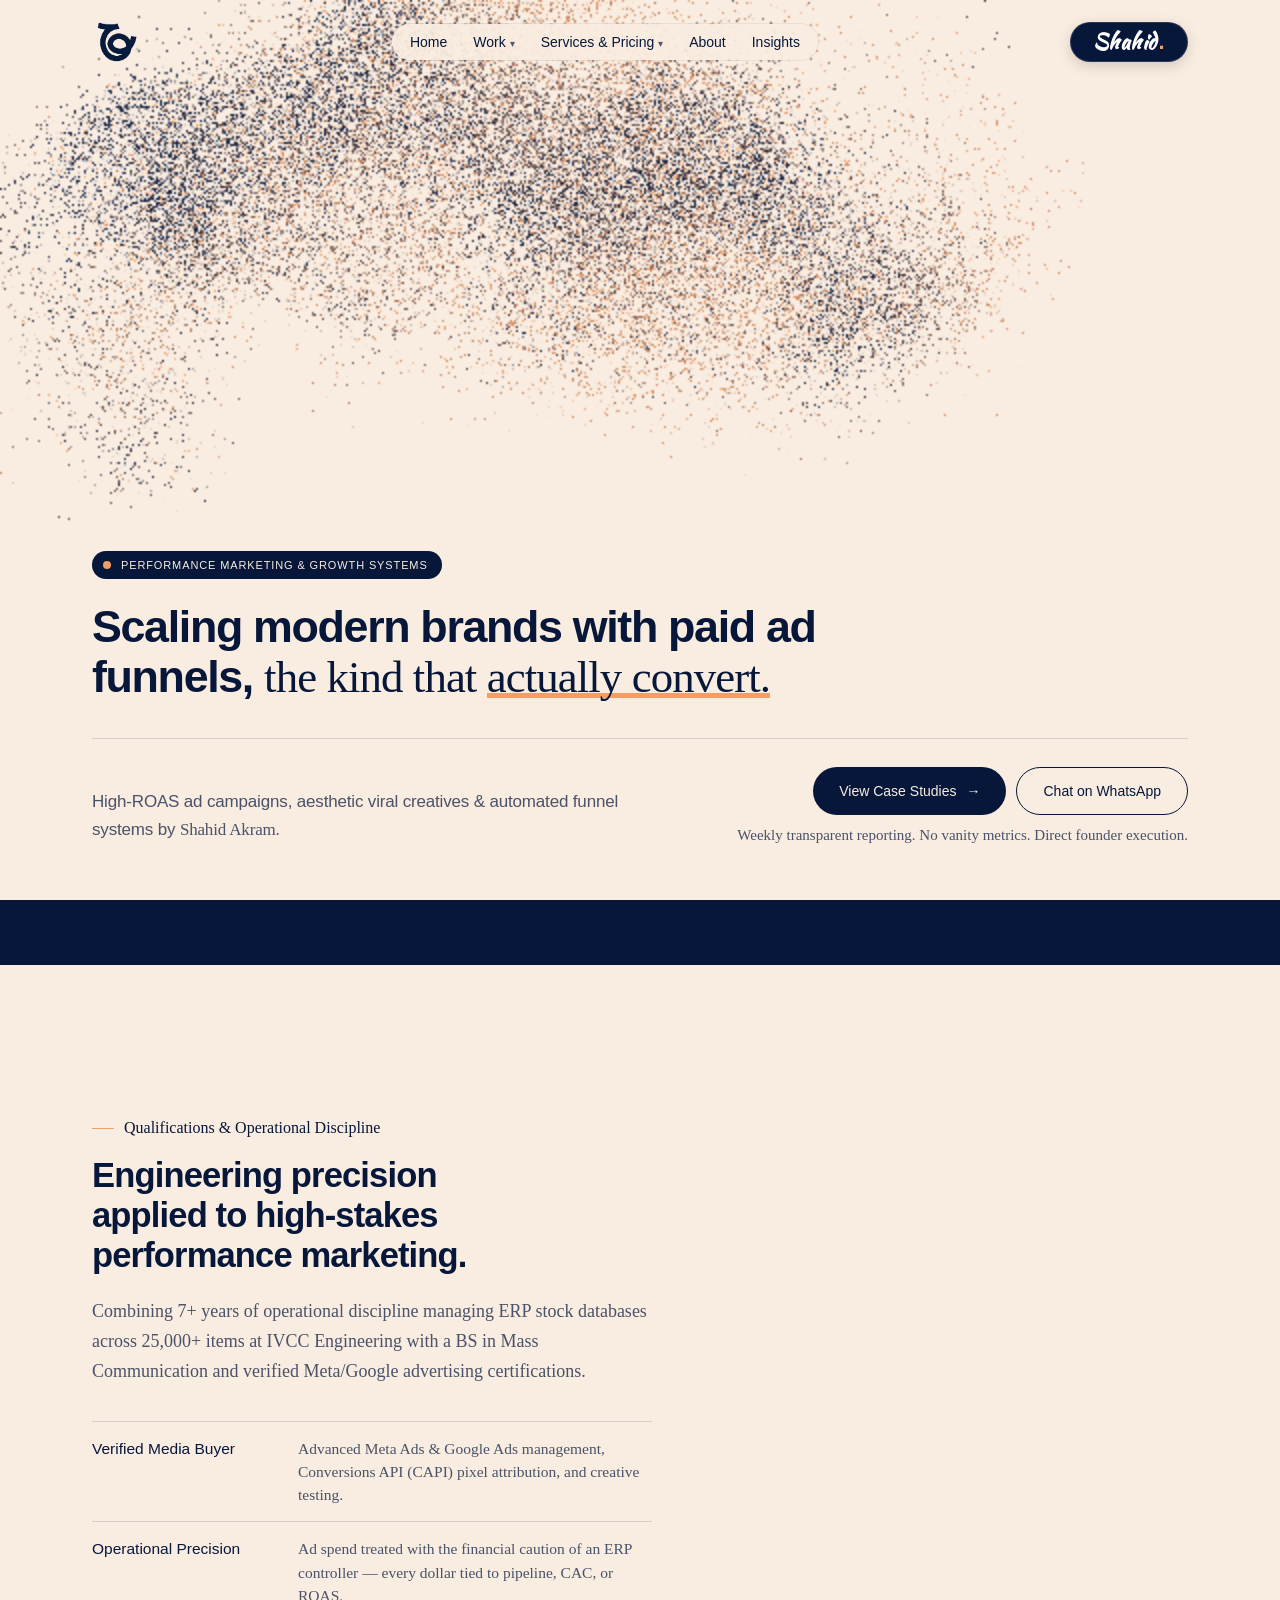
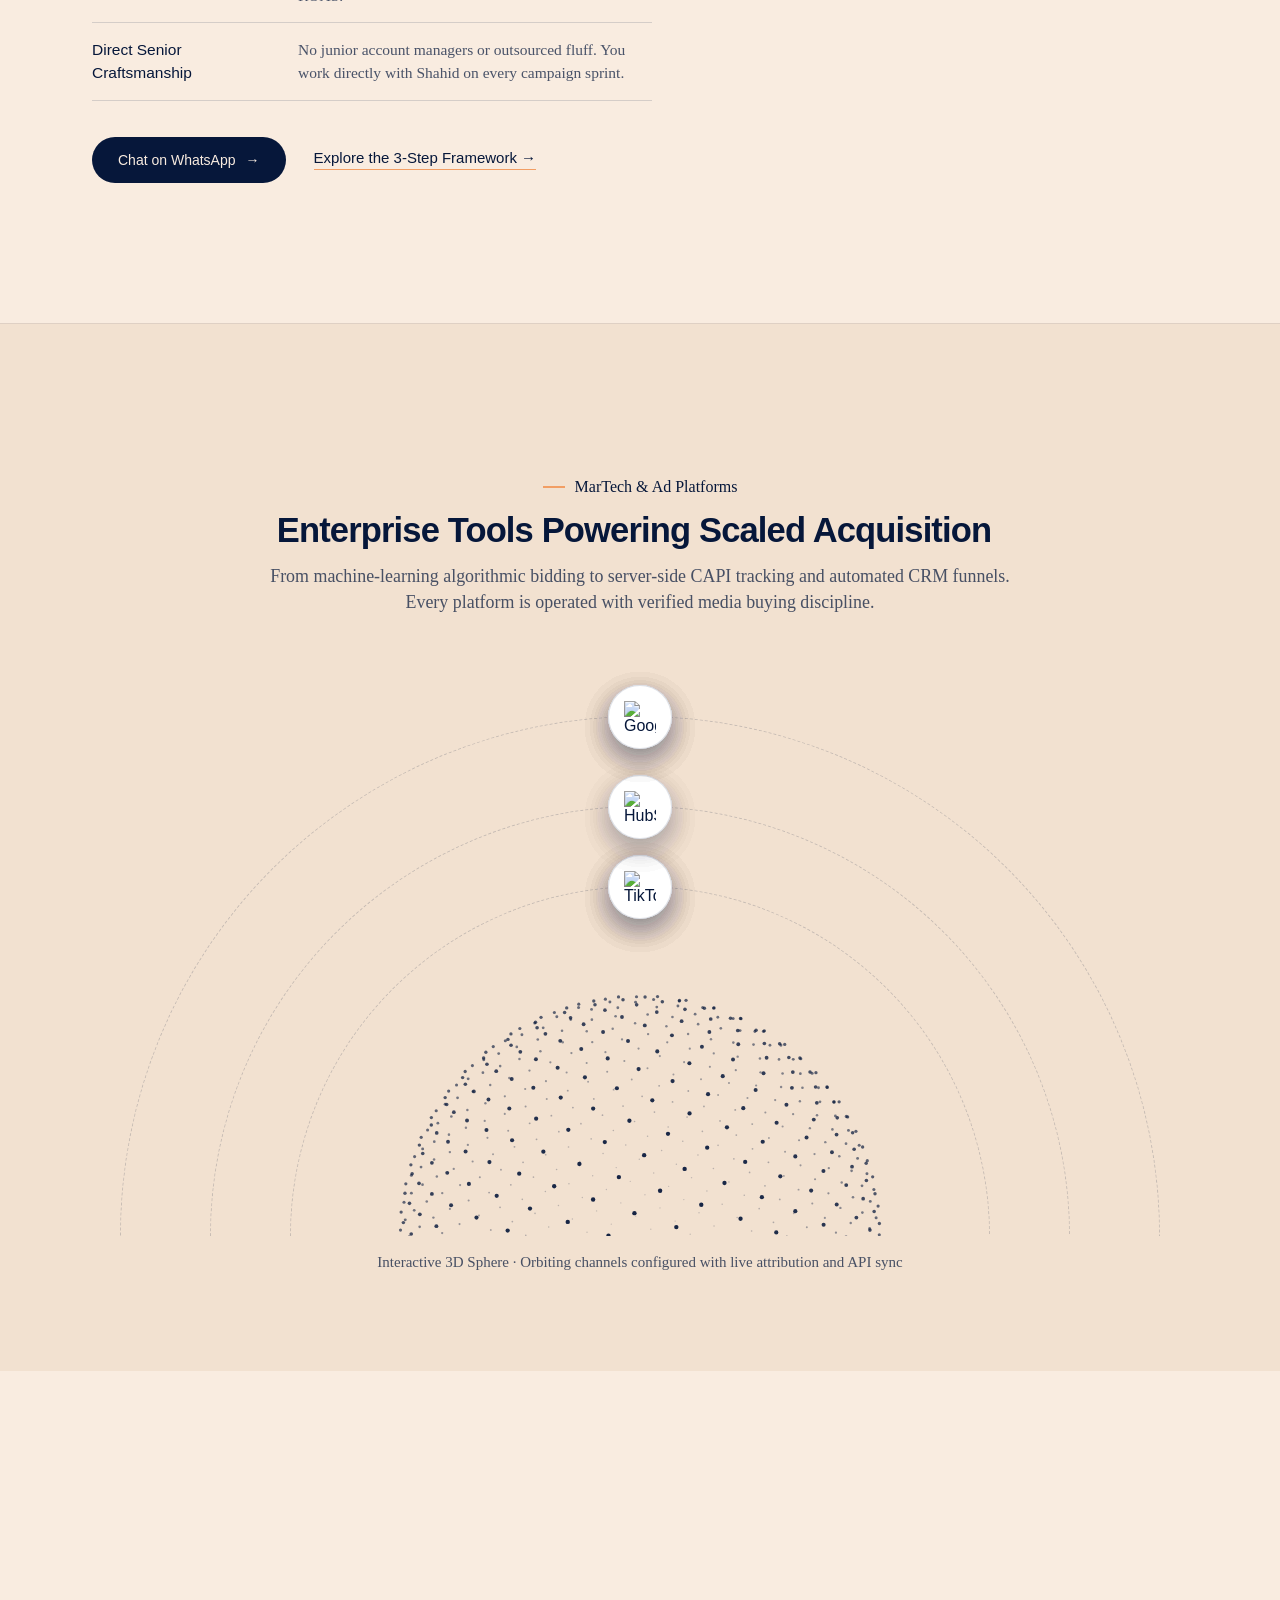
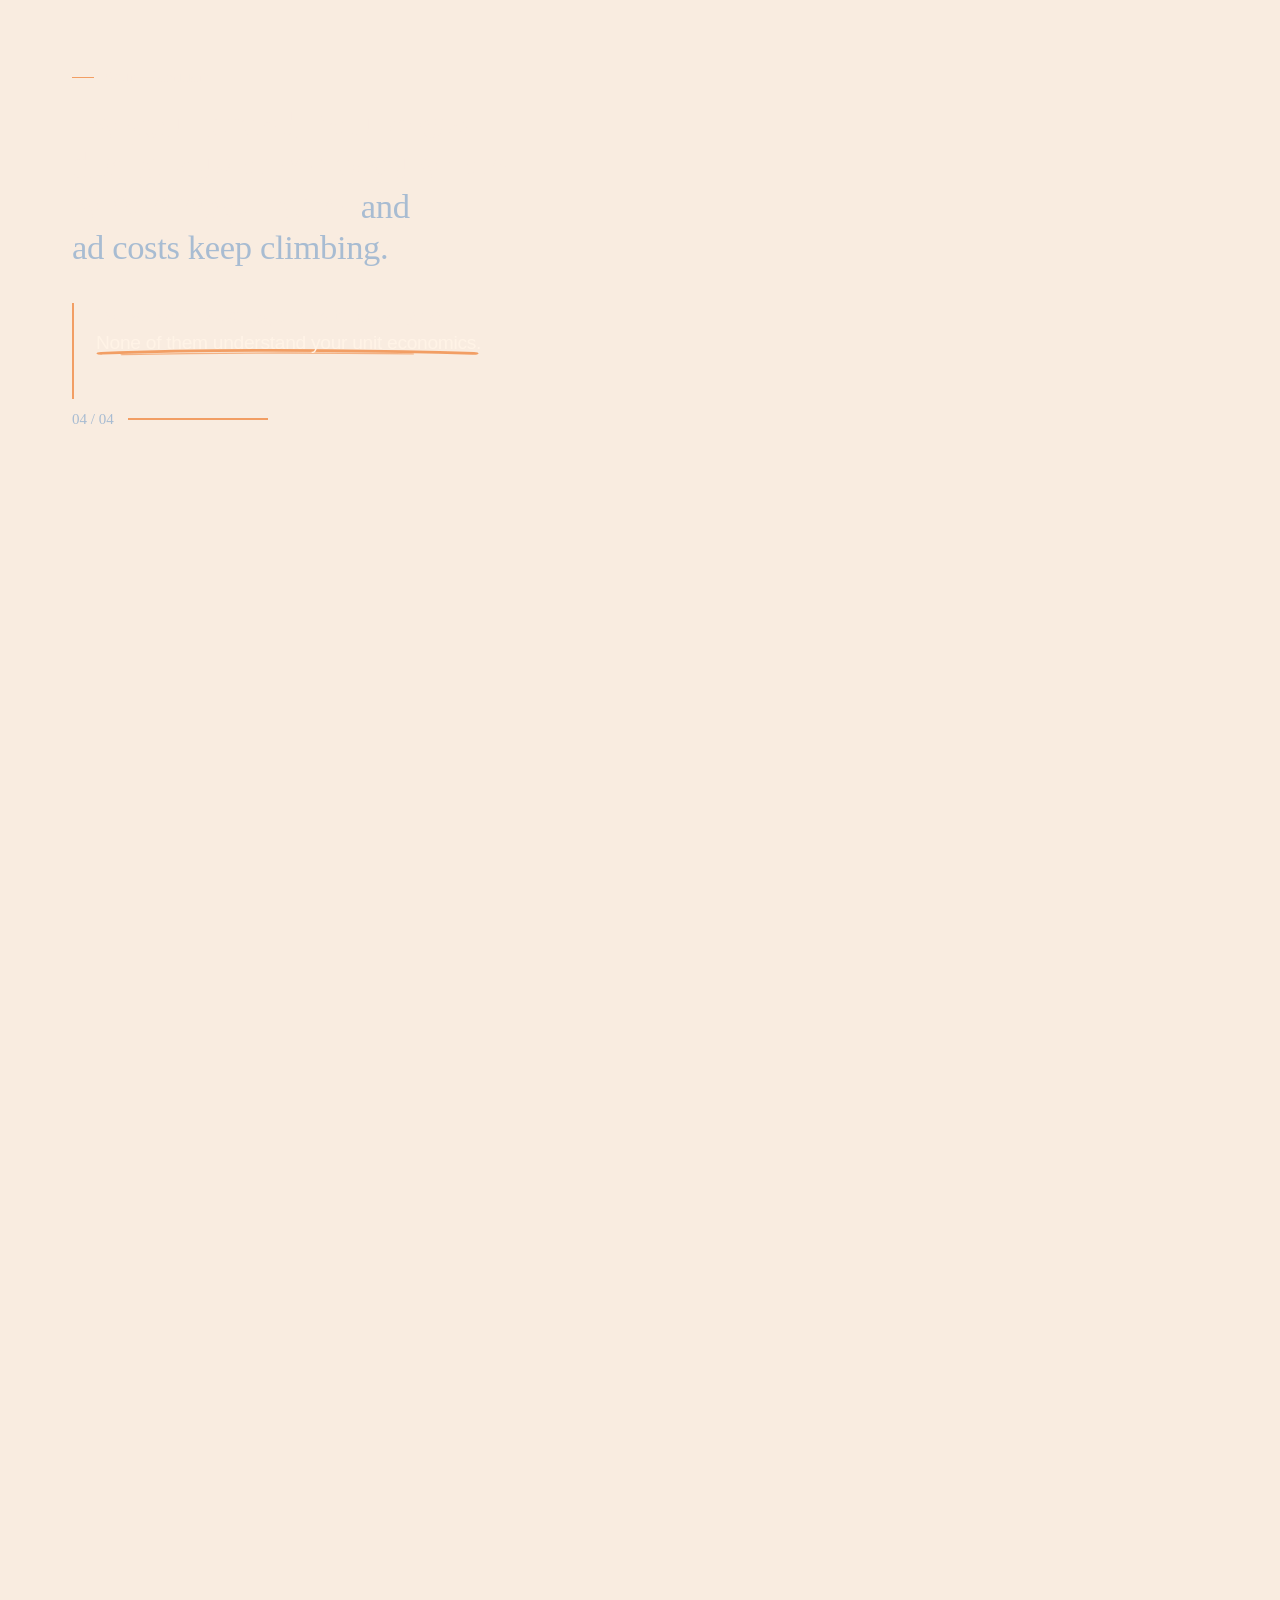
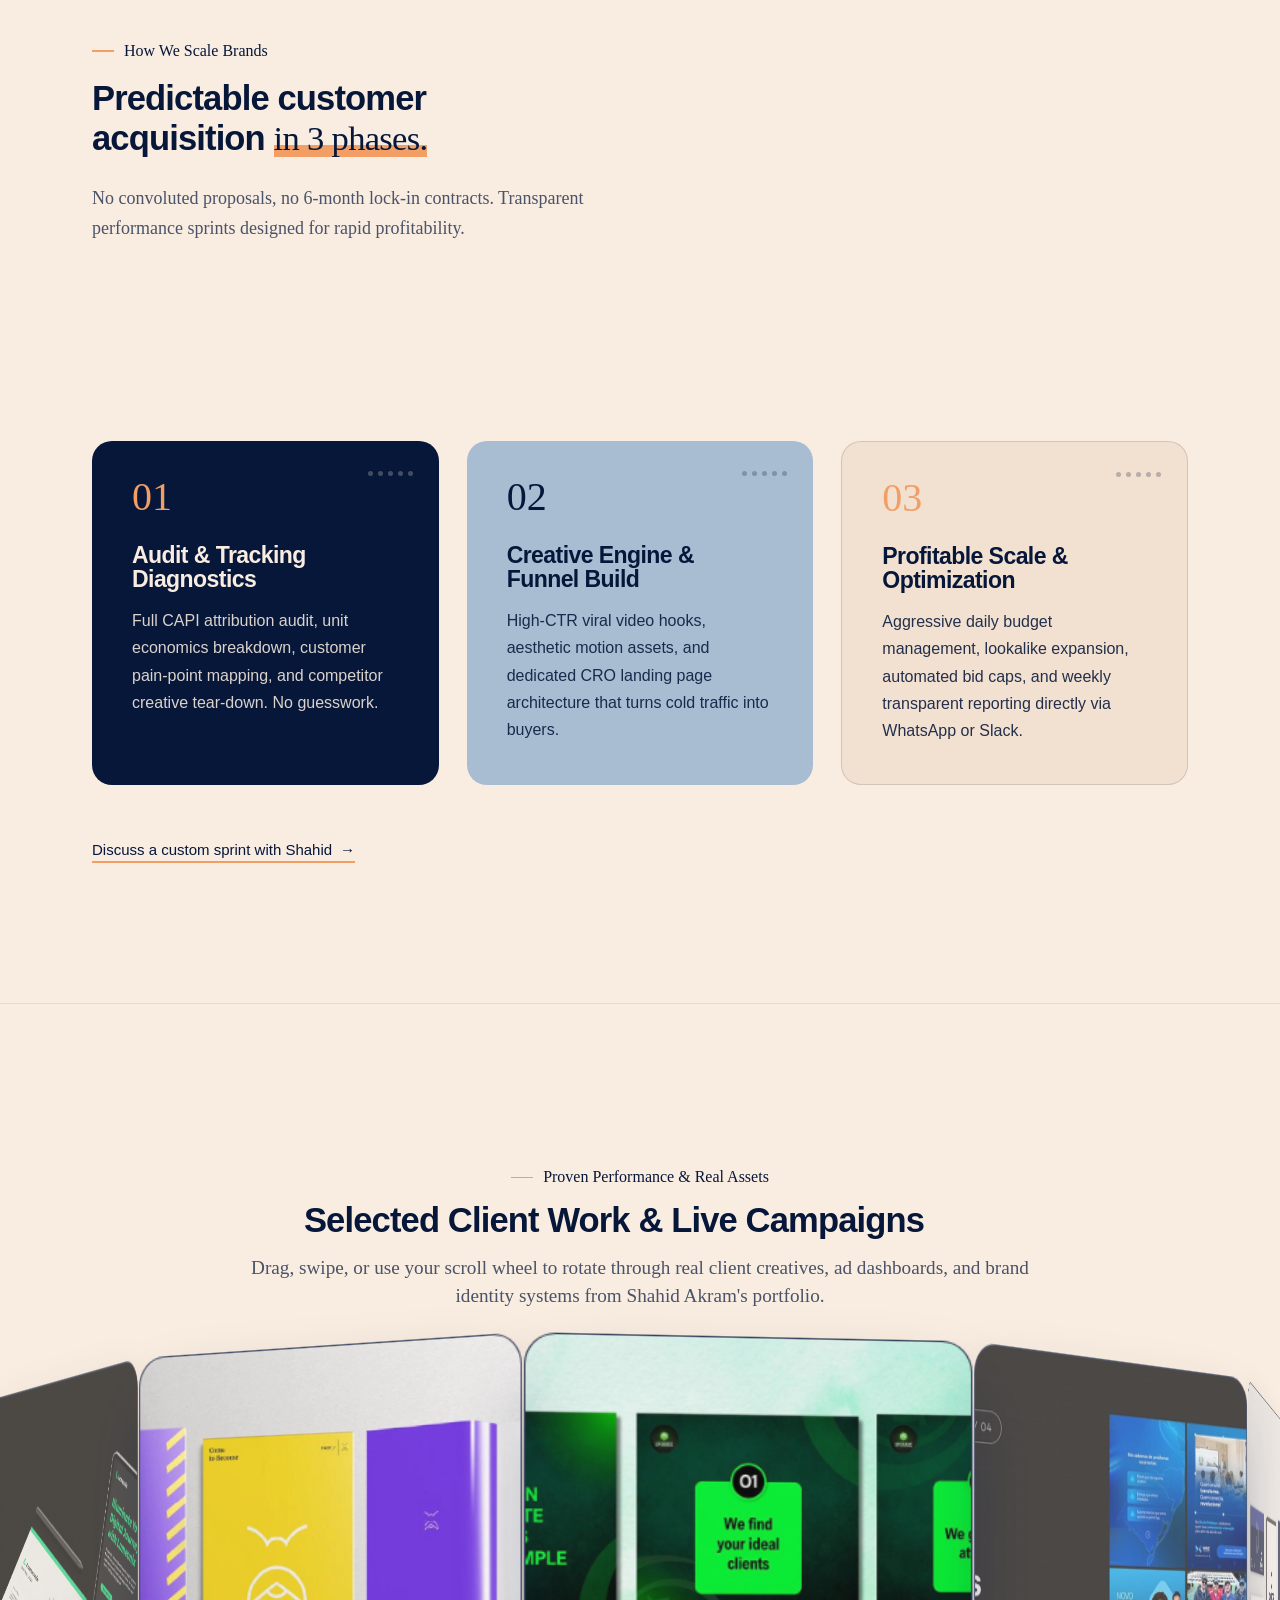
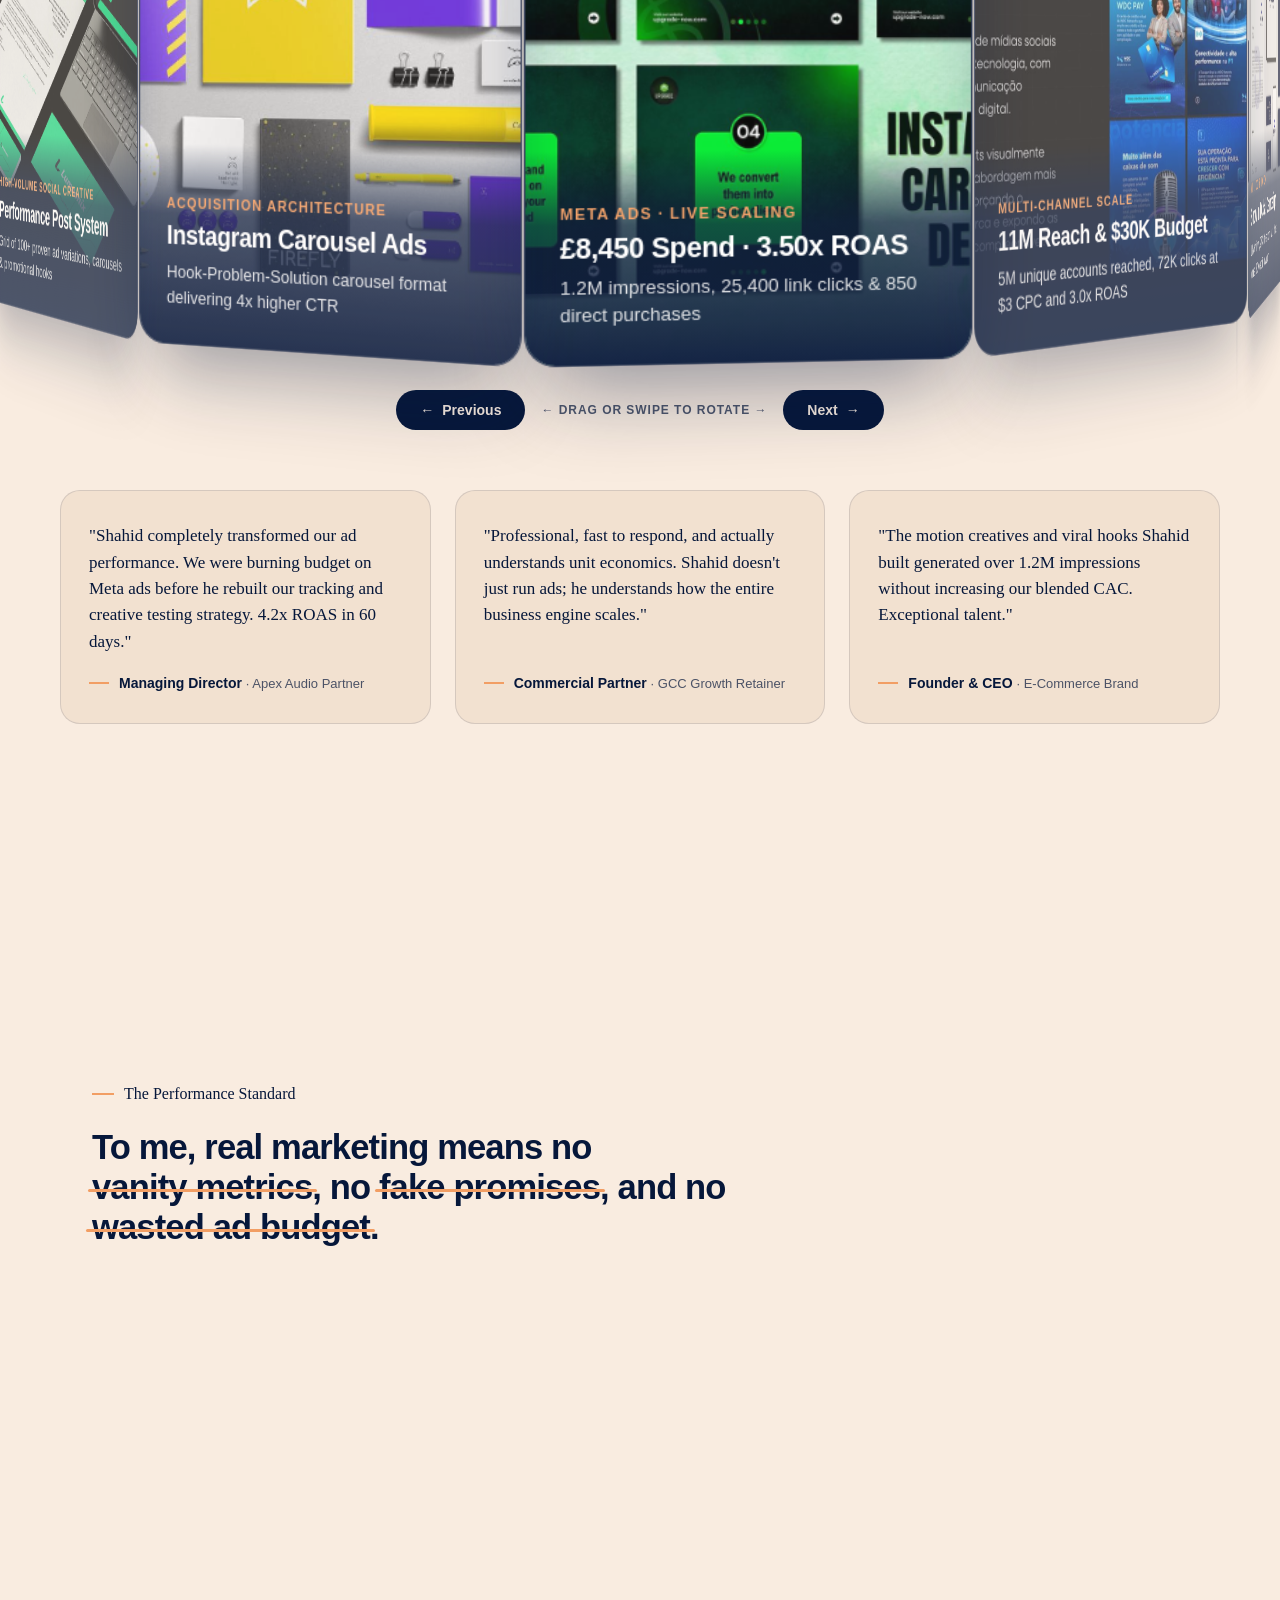
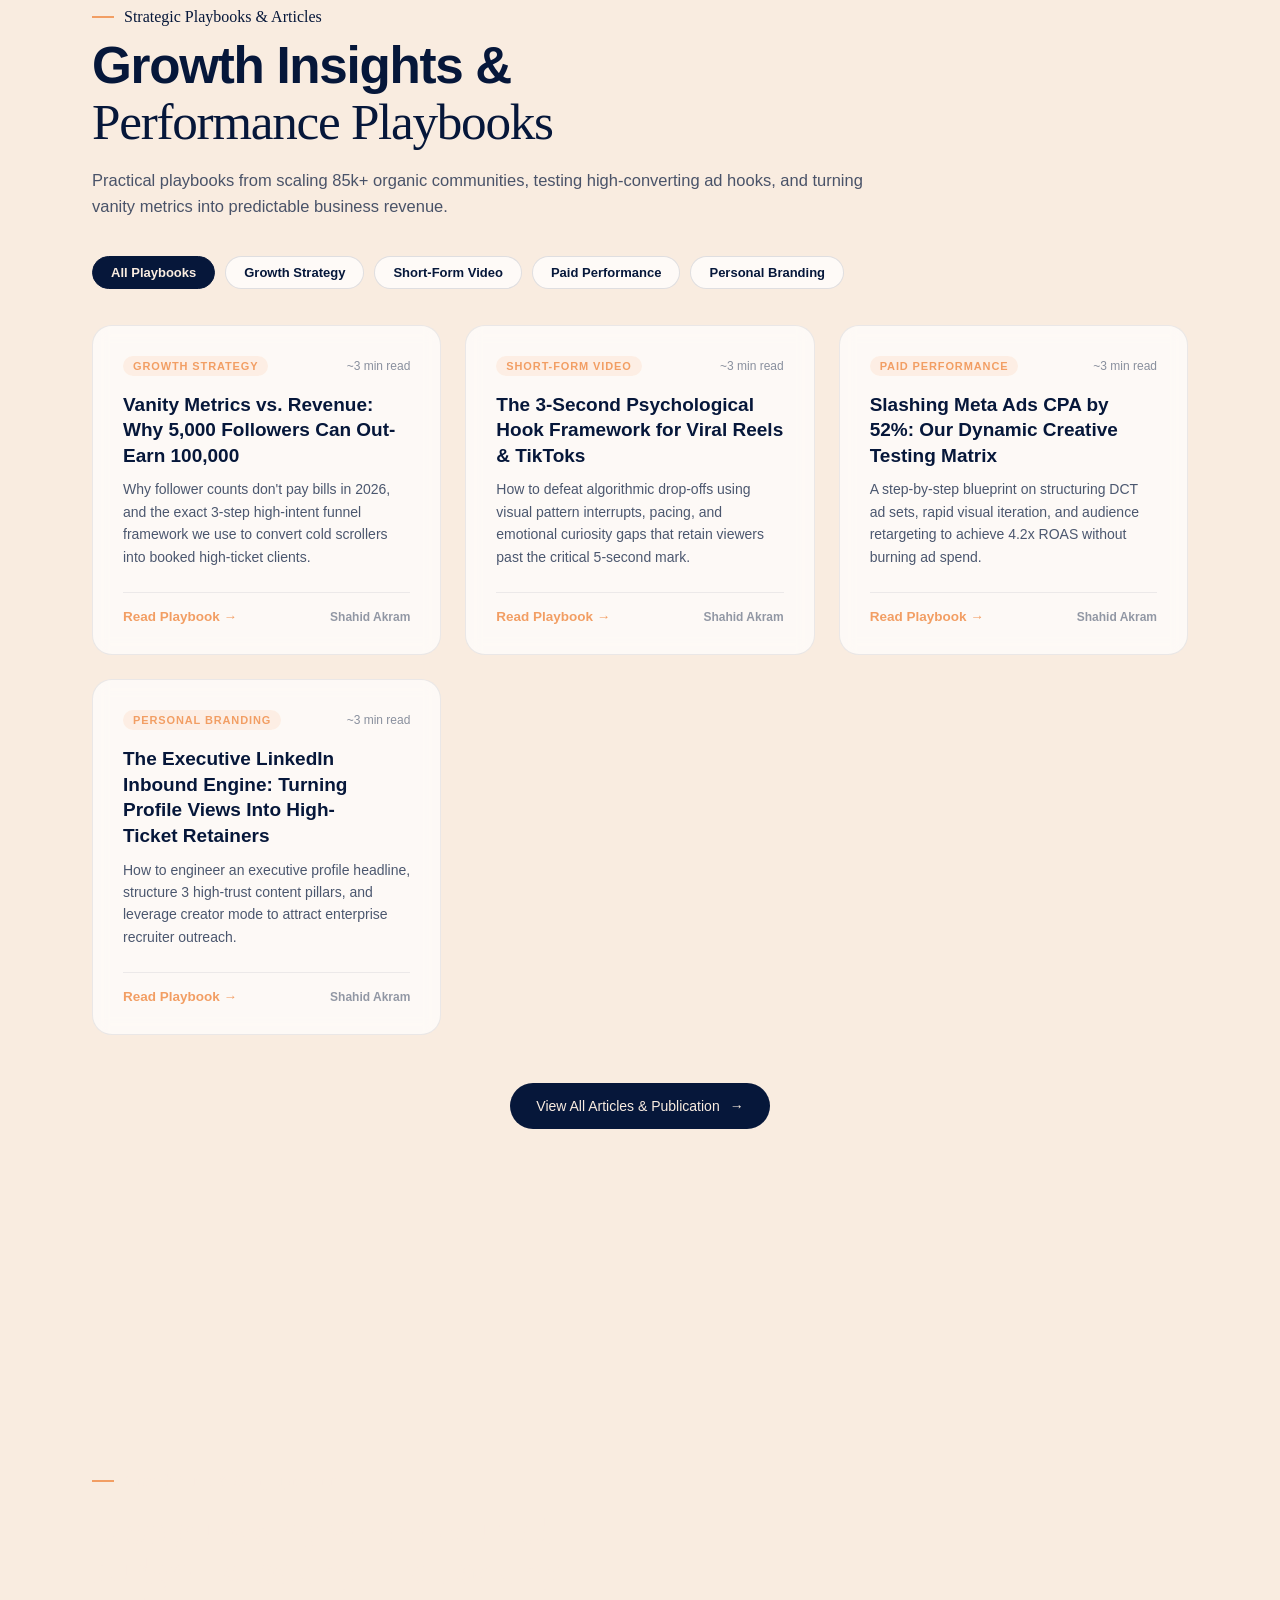
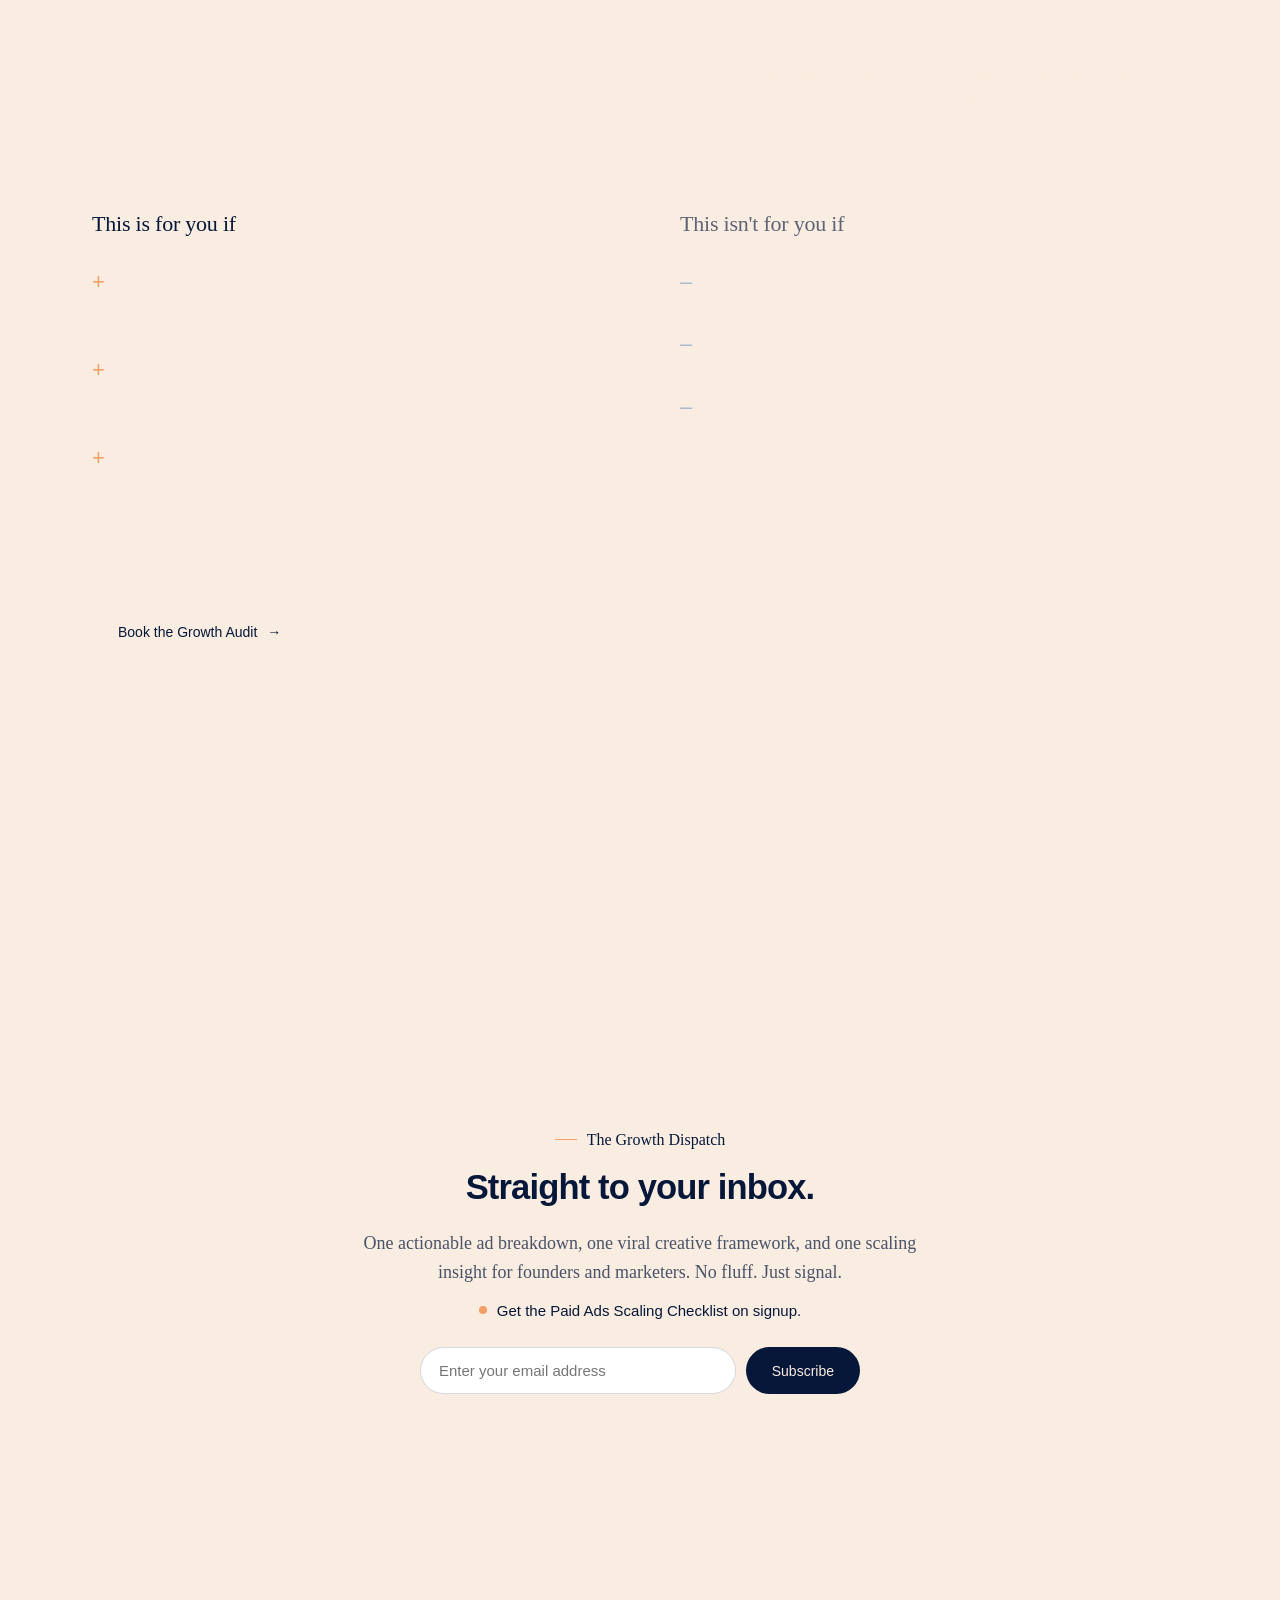
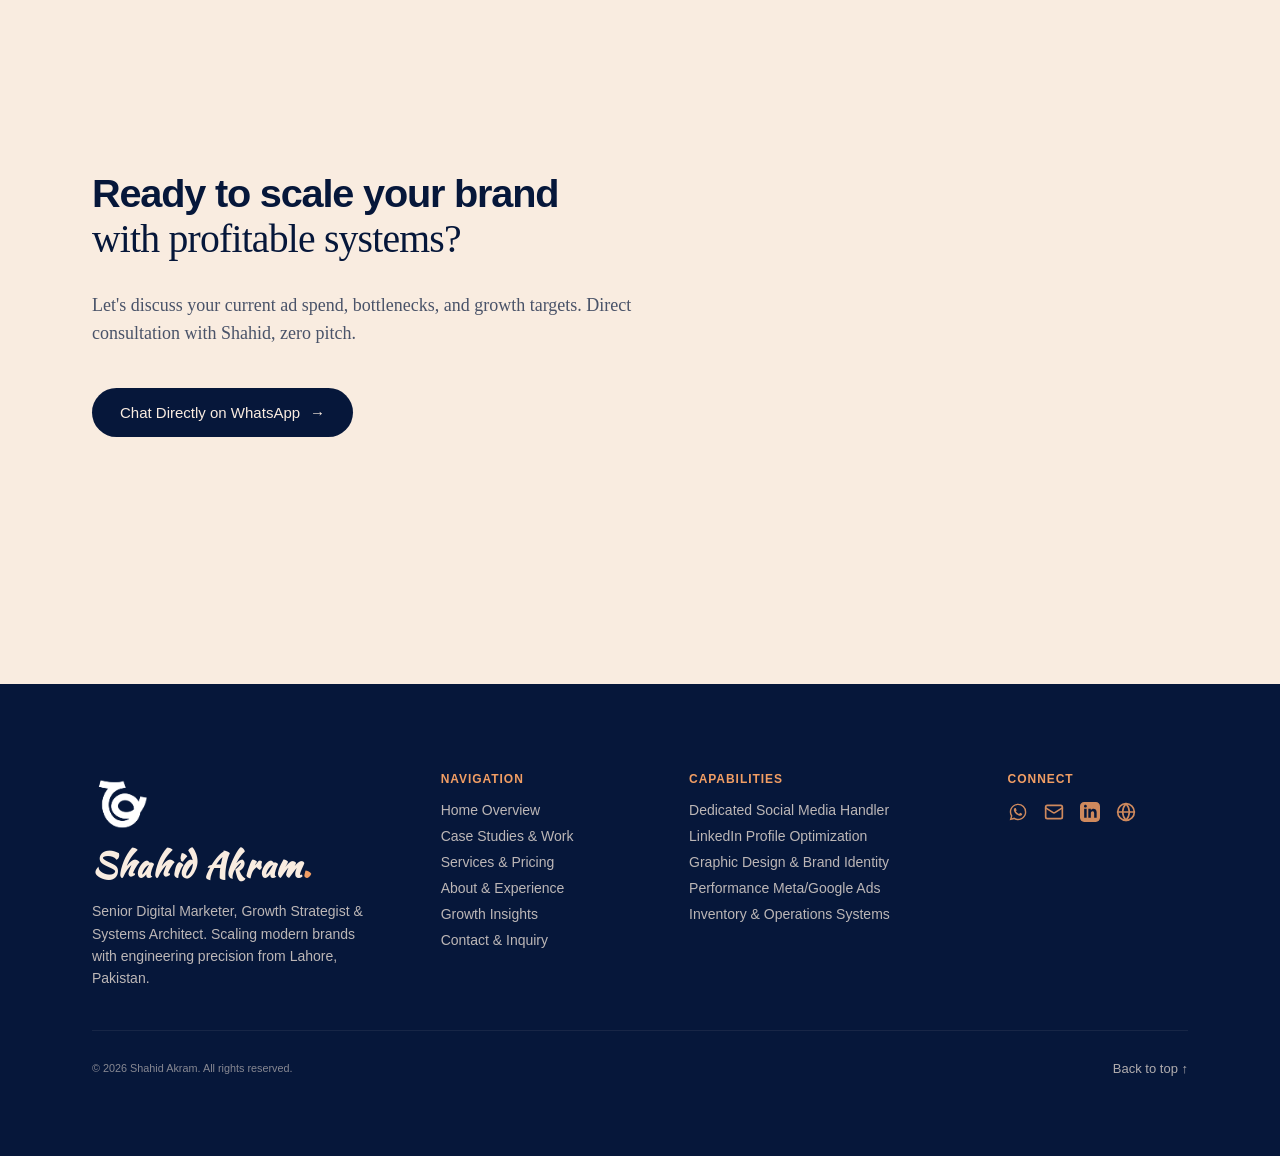
==== commit 0a4020b7: "Restore pure original template links navbar with native dropdown panels and sub-headings" ====
--- a/index.html
+++ b/index.html
@@ -869,6 +869,675 @@
 body.m-open .cc-bar{opacity:0;visibility:hidden;pointer-events:none}
 @media (prefers-reduced-motion:reduce){.cc-bar,.cc-modal{transition:none}}
 
+/* --- SHAHID BRUSHER BUTTON --- */
+.nav-shahid-pill {
+  font-family: 'Kaushan Script', 'Caveat', cursive !important;
+  text-transform: none !important;
+  font-size: 20px !important;
+  font-weight: 700 !important;
+  padding: 12px 26px !important;
+}
+.nav-shahid-pill * {
+  text-transform: none !important;
+}
+
+/* Original Template Dropdown Panel Enhancements */
+.panel {
+  min-width: 290px !important;
+  border: 1px solid rgba(249, 236, 224, 0.12) !important;
+  backdrop-filter: blur(14px) !important;
+  -webkit-backdrop-filter: blur(14px) !important;
+  box-shadow: 0 20px 48px -10px rgba(6, 23, 58, 0.55) !important;
+}
+.panel a {
+  font-size: 13.5px !important;
+  padding: 10px 14px !important;
+  border-radius: 8px !important;
+  transition: all 0.18s ease !important;
+}
+.panel a:hover {
+  padding-left: 18px !important;
+}
+
+/* --- GROWTH INSIGHTS / BLOG STYLES --- */
+.insights-pill-btn {
+  font-family: var(--sans, -apple-system, BlinkMacSystemFont, "Segoe UI", Roboto, sans-serif);
+  font-size: 13px;
+  font-weight: 600;
+  padding: 8px 18px;
+  border-radius: 999px;
+  border: 1px solid rgba(6, 23, 58, 0.12);
+  background: rgba(255, 255, 255, 0.75);
+  color: #06173A;
+  cursor: pointer;
+  transition: all 0.22s ease;
+}
+.insights-pill-btn:hover {
+  background: rgba(6, 23, 58, 0.06);
+  border-color: rgba(6, 23, 58, 0.25);
+}
+.insights-pill-btn.is-active {
+  background: #06173A !important;
+  color: #F9ECE0 !important;
+  border-color: #06173A !important;
+}
+.nav.dark ~ main .insights-pill-btn,
+body.dark .insights-pill-btn {
+  background: rgba(255, 255, 255, 0.08);
+  color: #F9ECE0;
+  border-color: rgba(249, 236, 224, 0.16);
+}
+body.dark .insights-pill-btn.is-active {
+  background: #F29E64 !important;
+  color: #06173A !important;
+  border-color: #F29E64 !important;
+}
+.insights-card {
+  background: rgba(255, 255, 255, 0.7);
+  border: 1px solid rgba(6, 23, 58, 0.08);
+  border-radius: 20px;
+  padding: 30px;
+  display: flex;
+  flex-direction: column;
+  justify-content: space-between;
+  cursor: pointer;
+  transition: transform 0.28s ease, box-shadow 0.28s ease, border-color 0.28s ease;
+  backdrop-filter: blur(8px);
+  -webkit-backdrop-filter: blur(8px);
+}
+.insights-card:hover {
+  transform: translateY(-5px);
+  box-shadow: 0 16px 36px rgba(6, 23, 58, 0.08);
+  border-color: #F29E64;
+}
+body.dark .insights-card {
+  background: rgba(14, 30, 56, 0.7);
+  border-color: rgba(249, 236, 224, 0.1);
+  color: #F9ECE0;
+}
+body.dark .insights-card:hover {
+  border-color: #F29E64;
+  box-shadow: 0 16px 40px rgba(0, 0, 0, 0.4);
+}
+.insights-tag-badge {
+  font-size: 11px;
+  font-weight: 700;
+  text-transform: uppercase;
+  letter-spacing: 0.08em;
+  color: #F29E64;
+  padding: 4px 10px;
+  border-radius: 999px;
+  background: rgba(242, 158, 100, 0.12);
+  display: inline-block;
+}
+.insights-card-title {
+  font-family: var(--sans, -apple-system, BlinkMacSystemFont, "Segoe UI", Roboto, sans-serif);
+  font-size: 19px;
+  font-weight: 700;
+  line-height: 1.35;
+  margin: 16px 0 10px;
+  color: var(--ink, #06173A);
+}
+body.dark .insights-card-title {
+  color: #F9ECE0;
+}
+.insights-card-snippet {
+  font-size: 14px;
+  line-height: 1.6;
+  color: var(--ink-2, rgba(6, 23, 58, 0.7));
+  margin-bottom: 24px;
+}
+body.dark .insights-card-snippet {
+  color: rgba(249, 236, 224, 0.75);
+}
+.insights-card-footer {
+  display: flex;
+  align-items: center;
+  justify-content: space-between;
+  padding-top: 16px;
+  border-top: 1px solid rgba(6, 23, 58, 0.07);
+  font-size: 13.5px;
+  font-weight: 600;
+  color: #F29E64;
+}
+body.dark .insights-card-footer {
+  border-top-color: rgba(249, 236, 224, 0.1);
+}
+
+</style>
+<!-- site structured data (carried over from the previous site for brand continuity) -->
+<script type="application/ld+json">{"@context": "https://schema.org", "@graph": [{"@type": "Organization", "name": "Cogent Labs", "url": "https://cogentlabs.co", "logo": "https://cogentlabs.co/cogent-labs-logo.png", "description": "Agentic AI solutions that automate complex enterprise workflows, accelerate decision-making, and drive measurable business outcomes.", "founder": {"@type": "Person", "name": "Ehmad Zubair", "jobTitle": "CEO & Co-founder"}, "sameAs": ["https://www.linkedin.com/company/cogentlabs/", "https://www.instagram.com/cogent.labs.co/"], "contactPoint": {"@type": "ContactPoint", "email": "hello@cogentlabs.co", "telephone": "+92-300-111-4369", "contactType": "sales"}, "address": {"@type": "PostalAddress", "streetAddress": "16192 Coastal Hwy", "addressLocality": "Lewes", "addressRegion": "DE", "postalCode": "19958", "addressCountry": "US"}}, {"@type": "WebSite", "name": "Cogent Labs", "url": "https://cogentlabs.co"}]}</script>
+<style>.cc-bar{display:none!important}
+/* User Customization: Bigger Emblem Logo & Navbar Styling */
+.logo.text-logo {
+  display: flex !important;
+  align-items: center !important;
+  text-decoration: none !important;
+  padding: 4px 0 !important;
+}
+.logo.text-logo .logo-mark {
+  height: 52px !important;
+  max-height: 52px !important;
+  width: auto !important;
+  display: block !important;
+  transition: transform .3s var(--ease), filter .35s !important;
+}
+.logo.text-logo:hover .logo-mark {
+  transform: scale(1.08) rotate(-3deg) !important;
+}
+.nav-shahid-pill {
+  font-family: 'Kaushan Script', 'Caveat', 'Brush Script MT', cursive !important;
+  font-weight: 700 !important;
+  letter-spacing: 0.02em !important;
+  font-size: 21px !important;
+  text-transform: none !important;
+  padding: 8px 22px !important;
+}
+.nav-shahid-pill * {
+  text-transform: none !important;
+}
+.nav.dark .nav-shahid-pill {
+  background: var(--cream) !important;
+  color: var(--navy) !important;
+}
+@media (max-width: 768px) {
+  .logo.text-logo .logo-mark {
+    height: 42px !important;
+    max-height: 42px !important;
+  }
+  .nav-shahid-pill {
+    padding: 10px 18px !important;
+    font-size: 13px !important;
+  }
+}
+
+/* =========================================================
+   COMPONENT 1: Kexsio Particle Globe & Orbiting Tech Stack
+   ========================================================= */
+.stack-section {
+  padding: 150px 0 100px;
+  scroll-margin-top: 84px;
+  background: var(--cream-2);
+  position: relative;
+  overflow: hidden;
+  border-top: 1px solid rgba(6, 23, 58, 0.08);
+}
+.stack-head {
+  text-align: center;
+  max-width: 820px;
+  margin: 0 auto 20px;
+  padding: 0 24px;
+}
+.stack-head h2 {
+  font-size: clamp(34px, 4.4vw, 56px);
+  font-weight: 800;
+  letter-spacing: -0.04em;
+  line-height: 1.05;
+  margin-top: 14px;
+}
+.stack-head p {
+  font-family: var(--serif);
+  font-style: normal;
+  font-size: clamp(17px, 1.4vw, 21px);
+  color: var(--ink-2);
+  margin-top: 14px;
+  line-height: 1.45;
+}
+.orbit-scene {
+  position: relative;
+  width: 100%;
+  height: 600px;
+  overflow: hidden;
+  display: flex;
+  justify-content: center;
+  background: transparent;
+  margin-top: 10px;
+}
+.particle-globe {
+  position: absolute;
+  bottom: 0;
+  left: 50%;
+  z-index: 10;
+  width: 960px;
+  aspect-ratio: 1;
+  pointer-events: none;
+  transform: translate(-50%, 50%);
+}
+.particle-canvas {
+  display: block;
+  width: 100%;
+  height: 100%;
+}
+.orbit-ring {
+  position: absolute;
+  bottom: 0;
+  left: 50%;
+  width: var(--desktop-size);
+  height: var(--desktop-size);
+  border: 1px dashed rgba(6, 23, 58, 0.18);
+  border-radius: 50%;
+  transform: translate(-50%, 50%);
+}
+.orbit-arm {
+  position: absolute;
+  top: 0;
+  left: 50%;
+  width: 64px;
+  height: 50%;
+  margin-left: -32px;
+  transform-origin: bottom center;
+  animation: var(--orbit-animation) var(--duration) linear infinite;
+}
+.icon-shell {
+  position: relative;
+  z-index: 20;
+  width: 64px;
+  height: 64px;
+  margin-top: -32px;
+  display: grid;
+  place-items: center;
+  border: 1.5px solid rgba(6, 23, 58, 0.12);
+  border-radius: 50%;
+  background: #ffffff;
+  box-shadow: 0 10px 30px rgba(6, 23, 58, 0.1);
+  animation: var(--counter-animation) var(--duration) linear infinite;
+  transition: transform 0.3s cubic-bezier(0.16, 1, 0.3, 1), box-shadow 0.3s, border-color 0.3s;
+  cursor: pointer;
+}
+.icon-shell:hover {
+  transform: scale(1.18) !important;
+  box-shadow: 0 16px 36px rgba(6, 23, 58, 0.2);
+  border-color: var(--orange);
+}
+.icon-shell img {
+  display: block;
+  width: 32px;
+  height: 32px;
+  object-fit: contain;
+}
+.orbit-badge-caption {
+  text-align: center;
+  margin-top: 18px;
+  font-family: var(--serif);
+  font-style: normal;
+  font-size: 15px;
+  color: var(--ink-2);
+}
+@keyframes orbit-cw {
+  from { transform: rotate(var(--start-angle)); }
+  to { transform: rotate(calc(var(--start-angle) + 360deg)); }
+}
+@keyframes orbit-ccw {
+  from { transform: rotate(var(--start-angle)); }
+  to { transform: rotate(calc(var(--start-angle) - 360deg)); }
+}
+@keyframes counter-cw {
+  from { transform: rotate(var(--counter-offset)); }
+  to { transform: rotate(calc(var(--counter-offset) - 360deg)); }
+}
+@keyframes counter-ccw {
+  from { transform: rotate(var(--counter-offset)); }
+  to { transform: rotate(calc(var(--counter-offset) + 360deg)); }
+}
+@media (max-width: 767px) {
+  .orbit-scene { height: 420px; }
+  .particle-globe { width: 520px; }
+  .orbit-ring {
+    width: var(--mobile-size);
+    height: var(--mobile-size);
+  }
+  .orbit-arm { width: 48px; margin-left: -24px; }
+  .icon-shell { width: 48px; height: 48px; margin-top: -24px; }
+  .icon-shell img { width: 24px; height: 24px; }
+}
+
+/* =========================================================
+   COMPONENT 2: 21st.dev 3D Circular Cylinder Gallery (Work)
+   ========================================================= */
+.work-3d-section {
+  padding: 160px 0 120px;
+  scroll-margin-top: 84px;
+  background: var(--cream);
+  position: relative;
+  overflow: hidden;
+  border-top: 1px solid rgba(6, 23, 58, 0.08);
+}
+.work-head {
+  text-align: center;
+  max-width: 860px;
+  margin: 0 auto 30px;
+  padding: 0 24px;
+}
+.work-head h2 {
+  font-size: clamp(38px, 5.2vw, 76px);
+  font-weight: 800;
+  letter-spacing: -0.045em;
+  line-height: 0.98;
+  margin-top: 14px;
+}
+.work-head p {
+  font-family: var(--serif);
+  font-style: normal;
+  font-size: clamp(18px, 1.5vw, 22px);
+  color: var(--ink-2);
+  margin-top: 14px;
+  line-height: 1.45;
+}
+.gallery-container {
+  position: relative;
+  width: 100vw;
+  left: 50%;
+  right: 50%;
+  margin-left: -50vw;
+  margin-right: -50vw;
+  height: 620px;
+  perspective: 2000px;
+  cursor: grab;
+  display: flex;
+  align-items: center;
+  justify-content: center;
+  touch-action: pan-y;
+  user-select: none;
+}
+.gallery-container:active {
+  cursor: grabbing;
+}
+.gallery-wheel {
+  position: relative;
+  width: 100%;
+  height: 100%;
+  transform-style: preserve-3d;
+  will-change: transform;
+}
+.gallery-card {
+  position: absolute;
+  width: 320px;
+  height: 440px;
+  left: 50%;
+  top: 50%;
+  margin-left: -160px;
+  margin-top: -220px;
+  border-radius: 22px;
+  overflow: hidden;
+  box-shadow: 0 30px 60px -15px rgba(6, 23, 58, 0.45);
+  border: 1px solid rgba(249, 236, 224, 0.15);
+  background: var(--navy);
+  transition: opacity 0.3s linear, border-color 0.3s;
+  backface-visibility: hidden;
+}
+.gallery-card:hover {
+  border-color: var(--orange);
+}
+.gallery-card img {
+  width: 100%;
+  height: 100%;
+  object-fit: cover;
+  display: block;
+  transition: transform 0.6s cubic-bezier(0.16, 1, 0.3, 1);
+}
+.gallery-card:hover img {
+  transform: scale(1.08);
+}
+.gallery-card .card-info {
+  position: absolute;
+  bottom: 0;
+  left: 0;
+  right: 0;
+  padding: 34px 24px 24px;
+  background: linear-gradient(to top, rgba(6, 23, 58, 0.98) 0%, rgba(6, 23, 58, 0.75) 65%, transparent 100%);
+  color: #ffffff;
+}
+.gallery-card .card-tag {
+  display: inline-block;
+  font-size: 11px;
+  font-weight: 700;
+  text-transform: uppercase;
+  letter-spacing: 0.1em;
+  color: var(--orange);
+  margin-bottom: 6px;
+}
+.gallery-card .card-title {
+  font-size: 20px;
+  font-weight: 800;
+  line-height: 1.2;
+  margin-bottom: 6px;
+  letter-spacing: -0.02em;
+}
+.gallery-card .card-sub {
+  font-size: 13.5px;
+  opacity: 0.88;
+  line-height: 1.45;
+  font-weight: 400;
+}
+.gallery-controls {
+  display: flex;
+  align-items: center;
+  justify-content: center;
+  gap: 16px;
+  margin-top: 30px;
+}
+.gallery-btn {
+  background: var(--navy);
+  color: var(--cream);
+  border: none;
+  border-radius: 999px;
+  padding: 12px 24px;
+  font-size: 14px;
+  font-weight: 700;
+  cursor: pointer;
+  display: inline-flex;
+  align-items: center;
+  gap: 8px;
+  transition: background .3s, transform .2s;
+}
+.gallery-btn:hover {
+  background: var(--orange);
+  color: var(--navy);
+  transform: translateY(-2px);
+}
+.gallery-hint {
+  font-size: 12px;
+  font-weight: 700;
+  letter-spacing: 0.08em;
+  text-transform: uppercase;
+  color: var(--navy);
+  opacity: 0.7;
+}
+
+/* Client Testimonials strip below circular gallery */
+.case-reviews-grid {
+  display: grid;
+  grid-template-columns: repeat(3, 1fr);
+  gap: 24px;
+  max-width: 1240px;
+  margin: 60px auto 0;
+  padding: 0 40px;
+}
+.review-box {
+  background: var(--cream-2);
+  border: 1.5px solid rgba(6, 23, 58, 0.12);
+  border-radius: 20px;
+  padding: 32px 28px;
+  display: flex;
+  flex-direction: column;
+  justify-content: space-between;
+}
+.review-box q {
+  font-family: var(--serif);
+  font-style: normal;
+  font-size: 17px;
+  line-height: 1.55;
+  color: var(--navy);
+  quotes: none;
+}
+.review-box .who {
+  margin-top: 20px;
+  display: flex;
+  align-items: center;
+  gap: 10px;
+  font-size: 14px;
+  font-weight: 700;
+  color: var(--navy);
+}
+.review-box .who::before {
+  content: '';
+  width: 20px;
+  height: 2px;
+  background: var(--orange);
+}
+.review-box .role {
+  font-size: 13px;
+  font-weight: 400;
+  opacity: 0.7;
+}
+@media (max-width: 900px) {
+  .case-reviews-grid {
+    grid-template-columns: 1fr;
+    padding: 0 20px;
+  }
+  .gallery-container {
+    height: 520px;
+  }
+  .gallery-card {
+    width: 270px;
+    height: 380px;
+    margin-left: -135px;
+    margin-top: -190px;
+  }
+}
+
+
+/* Footer Connect Icons */
+.connect-link {
+  display: flex !important;
+  align-items: center !important;
+  gap: 10px !important;
+  margin-bottom: 12px !important;
+  color: rgba(249, 236, 224, 0.8) !important;
+  text-decoration: none !important;
+  font-size: 14px !important;
+  transition: color 0.3s var(--ease), transform 0.25s var(--ease) !important;
+}
+.connect-link:hover {
+  color: var(--orange) !important;
+  transform: translateX(4px) !important;
+}
+.connect-ico {
+  flex-shrink: 0 !important;
+  display: block !important;
+  opacity: 0.85 !important;
+  transition: opacity 0.3s, transform 0.25s !important;
+}
+.connect-link:hover .connect-ico {
+  opacity: 1 !important;
+  transform: scale(1.12) !important;
+  color: var(--orange) !important;
+}
+
+
+/* Footer Social Row in Theme Color */
+.footer-social-row {
+  display: flex !important;
+  flex-direction: row !important;
+  align-items: center !important;
+  gap: 12px !important;
+  margin-top: 10px !important;
+  flex-wrap: wrap !important;
+}
+.social-icon-btn {
+  width: 44px !important;
+  height: 44px !important;
+  border-radius: 50% !important;
+  background: rgba(242, 158, 100, 0.12) !important;
+  border: 1.5px solid var(--orange) !important;
+  color: var(--orange) !important;
+  display: inline-flex !important;
+  align-items: center !important;
+  justify-content: center !important;
+  text-decoration: none !important;
+  transition: all 0.3s cubic-bezier(0.16, 1, 0.3, 1) !important;
+  flex-shrink: 0 !important;
+}
+.social-icon-btn:hover {
+  background: var(--orange) !important;
+  color: var(--navy) !important;
+  transform: translateY(-3px) scale(1.08) !important;
+  box-shadow: 0 10px 24px -6px rgba(242, 158, 100, 0.5) !important;
+}
+.social-icon-btn .connect-ico {
+  display: block !important;
+  transition: transform 0.25s !important;
+}
+.social-icon-btn:hover .connect-ico {
+  transform: scale(1.1) !important;
+}
+
+
+/* Footer Logo and Name Vertical Stack with Brush Font */
+.flogo.text-logo {
+  display: flex !important;
+  flex-direction: column !important;
+  align-items: flex-start !important;
+  gap: 12px !important;
+  margin-bottom: 18px !important;
+  text-decoration: none !important;
+}
+.flogo.text-logo .logo-mark {
+  height: 64px !important;
+  max-height: 64px !important;
+  width: auto !important;
+  display: block !important;
+  filter: brightness(0) invert(1) !important;
+  transition: transform 0.3s cubic-bezier(0.16, 1, 0.3, 1) !important;
+}
+.flogo.text-logo:hover .logo-mark {
+  transform: scale(1.06) rotate(-2deg) !important;
+}
+.flogo-name {
+  font-family: 'Brusher', 'Kaushan Script', 'Caveat', 'Brush Script MT', cursive !important;
+  font-size: 34px !important;
+  font-weight: 700 !important;
+  color: var(--cream) !important;
+  letter-spacing: 0.02em !important;
+  line-height: 1 !important;
+  text-transform: none !important;
+  display: block !important;
+}
+
+/* Footer Simple Social Icons in Row (No Circles, Theme Color) */
+.footer-social-row {
+  display: flex !important;
+  flex-direction: row !important;
+  align-items: center !important;
+  gap: 16px !important;
+  margin-top: 10px !important;
+  flex-wrap: wrap !important;
+}
+.simple-social-link {
+  color: var(--orange) !important;
+  display: inline-flex !important;
+  align-items: center !important;
+  justify-content: center !important;
+  text-decoration: none !important;
+  background: transparent !important;
+  border: none !important;
+  padding: 0 !important;
+  width: auto !important;
+  height: auto !important;
+  border-radius: 0 !important;
+  transition: transform 0.25s cubic-bezier(0.16, 1, 0.3, 1), filter 0.25s, opacity 0.25s !important;
+}
+.simple-social-link:hover {
+  transform: translateY(-2px) scale(1.22) !important;
+  filter: brightness(1.25) drop-shadow(0 4px 8px rgba(242, 158, 100, 0.5)) !important;
+}
+.simple-social-link .connect-ico {
+  display: block !important;
+  width: 20px !important;
+  height: 20px !important;
+}
+
+
 /* --- FLOATING PILL MENU WITH DROPDOWNS --- */
 .l-header__nav-desktop {
   display: flex !important;
@@ -1099,876 +1768,6 @@
   }
 }
 
-
-/* --- GROWTH INSIGHTS / BLOG STYLES --- */
-.insights-pill-btn {
-  font-family: var(--sans, -apple-system, BlinkMacSystemFont, "Segoe UI", Roboto, sans-serif);
-  font-size: 13px;
-  font-weight: 600;
-  padding: 8px 18px;
-  border-radius: 999px;
-  border: 1px solid rgba(6, 23, 58, 0.12);
-  background: rgba(255, 255, 255, 0.75);
-  color: #06173A;
-  cursor: pointer;
-  transition: all 0.22s ease;
-}
-.insights-pill-btn:hover {
-  background: rgba(6, 23, 58, 0.06);
-  border-color: rgba(6, 23, 58, 0.25);
-}
-.insights-pill-btn.is-active {
-  background: #06173A !important;
-  color: #F9ECE0 !important;
-  border-color: #06173A !important;
-}
-.nav.dark ~ main .insights-pill-btn,
-body.dark .insights-pill-btn {
-  background: rgba(255, 255, 255, 0.08);
-  color: #F9ECE0;
-  border-color: rgba(249, 236, 224, 0.16);
-}
-body.dark .insights-pill-btn.is-active {
-  background: #F29E64 !important;
-  color: #06173A !important;
-  border-color: #F29E64 !important;
-}
-.insights-card {
-  background: rgba(255, 255, 255, 0.7);
-  border: 1px solid rgba(6, 23, 58, 0.08);
-  border-radius: 20px;
-  padding: 30px;
-  display: flex;
-  flex-direction: column;
-  justify-content: space-between;
-  cursor: pointer;
-  transition: transform 0.28s ease, box-shadow 0.28s ease, border-color 0.28s ease;
-  backdrop-filter: blur(8px);
-  -webkit-backdrop-filter: blur(8px);
-}
-.insights-card:hover {
-  transform: translateY(-5px);
-  box-shadow: 0 16px 36px rgba(6, 23, 58, 0.08);
-  border-color: #F29E64;
-}
-body.dark .insights-card {
-  background: rgba(14, 30, 56, 0.7);
-  border-color: rgba(249, 236, 224, 0.1);
-  color: #F9ECE0;
-}
-body.dark .insights-card:hover {
-  border-color: #F29E64;
-  box-shadow: 0 16px 40px rgba(0, 0, 0, 0.4);
-}
-.insights-tag-badge {
-  font-size: 11px;
-  font-weight: 700;
-  text-transform: uppercase;
-  letter-spacing: 0.08em;
-  color: #F29E64;
-  padding: 4px 10px;
-  border-radius: 999px;
-  background: rgba(242, 158, 100, 0.12);
-  display: inline-block;
-}
-.insights-card-title {
-  font-family: var(--sans, -apple-system, BlinkMacSystemFont, "Segoe UI", Roboto, sans-serif);
-  font-size: 19px;
-  font-weight: 700;
-  line-height: 1.35;
-  margin: 16px 0 10px;
-  color: var(--ink, #06173A);
-}
-body.dark .insights-card-title {
-  color: #F9ECE0;
-}
-.insights-card-snippet {
-  font-size: 14px;
-  line-height: 1.6;
-  color: var(--ink-2, rgba(6, 23, 58, 0.7));
-  margin-bottom: 24px;
-}
-body.dark .insights-card-snippet {
-  color: rgba(249, 236, 224, 0.75);
-}
-.insights-card-footer {
-  display: flex;
-  align-items: center;
-  justify-content: space-between;
-  padding-top: 16px;
-  border-top: 1px solid rgba(6, 23, 58, 0.07);
-  font-size: 13.5px;
-  font-weight: 600;
-  color: #F29E64;
-}
-body.dark .insights-card-footer {
-  border-top-color: rgba(249, 236, 224, 0.1);
-}
-
-</style>
-<!-- site structured data (carried over from the previous site for brand continuity) -->
-<script type="application/ld+json">{"@context": "https://schema.org", "@graph": [{"@type": "Organization", "name": "Cogent Labs", "url": "https://cogentlabs.co", "logo": "https://cogentlabs.co/cogent-labs-logo.png", "description": "Agentic AI solutions that automate complex enterprise workflows, accelerate decision-making, and drive measurable business outcomes.", "founder": {"@type": "Person", "name": "Ehmad Zubair", "jobTitle": "CEO & Co-founder"}, "sameAs": ["https://www.linkedin.com/company/cogentlabs/", "https://www.instagram.com/cogent.labs.co/"], "contactPoint": {"@type": "ContactPoint", "email": "hello@cogentlabs.co", "telephone": "+92-300-111-4369", "contactType": "sales"}, "address": {"@type": "PostalAddress", "streetAddress": "16192 Coastal Hwy", "addressLocality": "Lewes", "addressRegion": "DE", "postalCode": "19958", "addressCountry": "US"}}, {"@type": "WebSite", "name": "Cogent Labs", "url": "https://cogentlabs.co"}]}</script>
-<style>.cc-bar{display:none!important}
-/* User Customization: Bigger Emblem Logo & Navbar Styling */
-.logo.text-logo {
-  display: flex !important;
-  align-items: center !important;
-  text-decoration: none !important;
-  padding: 4px 0 !important;
-}
-.logo.text-logo .logo-mark {
-  height: 52px !important;
-  max-height: 52px !important;
-  width: auto !important;
-  display: block !important;
-  transition: transform .3s var(--ease), filter .35s !important;
-}
-.logo.text-logo:hover .logo-mark {
-  transform: scale(1.08) rotate(-3deg) !important;
-}
-.nav-shahid-pill {
-  font-family: 'Kaushan Script', 'Caveat', 'Brush Script MT', cursive !important;
-  font-weight: 700 !important;
-  letter-spacing: 0.02em !important;
-  font-size: 21px !important;
-  text-transform: none !important;
-  padding: 8px 22px !important;
-}
-.nav-shahid-pill * {
-  text-transform: none !important;
-}
-.nav.dark .nav-shahid-pill {
-  background: var(--cream) !important;
-  color: var(--navy) !important;
-}
-@media (max-width: 768px) {
-  .logo.text-logo .logo-mark {
-    height: 42px !important;
-    max-height: 42px !important;
-  }
-  .nav-shahid-pill {
-    padding: 10px 18px !important;
-    font-size: 13px !important;
-  }
-}
-
-/* =========================================================
-   COMPONENT 1: Kexsio Particle Globe & Orbiting Tech Stack
-   ========================================================= */
-.stack-section {
-  padding: 150px 0 100px;
-  scroll-margin-top: 84px;
-  background: var(--cream-2);
-  position: relative;
-  overflow: hidden;
-  border-top: 1px solid rgba(6, 23, 58, 0.08);
-}
-.stack-head {
-  text-align: center;
-  max-width: 820px;
-  margin: 0 auto 20px;
-  padding: 0 24px;
-}
-.stack-head h2 {
-  font-size: clamp(34px, 4.4vw, 56px);
-  font-weight: 800;
-  letter-spacing: -0.04em;
-  line-height: 1.05;
-  margin-top: 14px;
-}
-.stack-head p {
-  font-family: var(--serif);
-  font-style: normal;
-  font-size: clamp(17px, 1.4vw, 21px);
-  color: var(--ink-2);
-  margin-top: 14px;
-  line-height: 1.45;
-}
-.orbit-scene {
-  position: relative;
-  width: 100%;
-  height: 600px;
-  overflow: hidden;
-  display: flex;
-  justify-content: center;
-  background: transparent;
-  margin-top: 10px;
-}
-.particle-globe {
-  position: absolute;
-  bottom: 0;
-  left: 50%;
-  z-index: 10;
-  width: 960px;
-  aspect-ratio: 1;
-  pointer-events: none;
-  transform: translate(-50%, 50%);
-}
-.particle-canvas {
-  display: block;
-  width: 100%;
-  height: 100%;
-}
-.orbit-ring {
-  position: absolute;
-  bottom: 0;
-  left: 50%;
-  width: var(--desktop-size);
-  height: var(--desktop-size);
-  border: 1px dashed rgba(6, 23, 58, 0.18);
-  border-radius: 50%;
-  transform: translate(-50%, 50%);
-}
-.orbit-arm {
-  position: absolute;
-  top: 0;
-  left: 50%;
-  width: 64px;
-  height: 50%;
-  margin-left: -32px;
-  transform-origin: bottom center;
-  animation: var(--orbit-animation) var(--duration) linear infinite;
-}
-.icon-shell {
-  position: relative;
-  z-index: 20;
-  width: 64px;
-  height: 64px;
-  margin-top: -32px;
-  display: grid;
-  place-items: center;
-  border: 1.5px solid rgba(6, 23, 58, 0.12);
-  border-radius: 50%;
-  background: #ffffff;
-  box-shadow: 0 10px 30px rgba(6, 23, 58, 0.1);
-  animation: var(--counter-animation) var(--duration) linear infinite;
-  transition: transform 0.3s cubic-bezier(0.16, 1, 0.3, 1), box-shadow 0.3s, border-color 0.3s;
-  cursor: pointer;
-}
-.icon-shell:hover {
-  transform: scale(1.18) !important;
-  box-shadow: 0 16px 36px rgba(6, 23, 58, 0.2);
-  border-color: var(--orange);
-}
-.icon-shell img {
-  display: block;
-  width: 32px;
-  height: 32px;
-  object-fit: contain;
-}
-.orbit-badge-caption {
-  text-align: center;
-  margin-top: 18px;
-  font-family: var(--serif);
-  font-style: normal;
-  font-size: 15px;
-  color: var(--ink-2);
-}
-@keyframes orbit-cw {
-  from { transform: rotate(var(--start-angle)); }
-  to { transform: rotate(calc(var(--start-angle) + 360deg)); }
-}
-@keyframes orbit-ccw {
-  from { transform: rotate(var(--start-angle)); }
-  to { transform: rotate(calc(var(--start-angle) - 360deg)); }
-}
-@keyframes counter-cw {
-  from { transform: rotate(var(--counter-offset)); }
-  to { transform: rotate(calc(var(--counter-offset) - 360deg)); }
-}
-@keyframes counter-ccw {
-  from { transform: rotate(var(--counter-offset)); }
-  to { transform: rotate(calc(var(--counter-offset) + 360deg)); }
-}
-@media (max-width: 767px) {
-  .orbit-scene { height: 420px; }
-  .particle-globe { width: 520px; }
-  .orbit-ring {
-    width: var(--mobile-size);
-    height: var(--mobile-size);
-  }
-  .orbit-arm { width: 48px; margin-left: -24px; }
-  .icon-shell { width: 48px; height: 48px; margin-top: -24px; }
-  .icon-shell img { width: 24px; height: 24px; }
-}
-
-/* =========================================================
-   COMPONENT 2: 21st.dev 3D Circular Cylinder Gallery (Work)
-   ========================================================= */
-.work-3d-section {
-  padding: 160px 0 120px;
-  scroll-margin-top: 84px;
-  background: var(--cream);
-  position: relative;
-  overflow: hidden;
-  border-top: 1px solid rgba(6, 23, 58, 0.08);
-}
-.work-head {
-  text-align: center;
-  max-width: 860px;
-  margin: 0 auto 30px;
-  padding: 0 24px;
-}
-.work-head h2 {
-  font-size: clamp(38px, 5.2vw, 76px);
-  font-weight: 800;
-  letter-spacing: -0.045em;
-  line-height: 0.98;
-  margin-top: 14px;
-}
-.work-head p {
-  font-family: var(--serif);
-  font-style: normal;
-  font-size: clamp(18px, 1.5vw, 22px);
-  color: var(--ink-2);
-  margin-top: 14px;
-  line-height: 1.45;
-}
-.gallery-container {
-  position: relative;
-  width: 100vw;
-  left: 50%;
-  right: 50%;
-  margin-left: -50vw;
-  margin-right: -50vw;
-  height: 620px;
-  perspective: 2000px;
-  cursor: grab;
-  display: flex;
-  align-items: center;
-  justify-content: center;
-  touch-action: pan-y;
-  user-select: none;
-}
-.gallery-container:active {
-  cursor: grabbing;
-}
-.gallery-wheel {
-  position: relative;
-  width: 100%;
-  height: 100%;
-  transform-style: preserve-3d;
-  will-change: transform;
-}
-.gallery-card {
-  position: absolute;
-  width: 320px;
-  height: 440px;
-  left: 50%;
-  top: 50%;
-  margin-left: -160px;
-  margin-top: -220px;
-  border-radius: 22px;
-  overflow: hidden;
-  box-shadow: 0 30px 60px -15px rgba(6, 23, 58, 0.45);
-  border: 1px solid rgba(249, 236, 224, 0.15);
-  background: var(--navy);
-  transition: opacity 0.3s linear, border-color 0.3s;
-  backface-visibility: hidden;
-}
-.gallery-card:hover {
-  border-color: var(--orange);
-}
-.gallery-card img {
-  width: 100%;
-  height: 100%;
-  object-fit: cover;
-  display: block;
-  transition: transform 0.6s cubic-bezier(0.16, 1, 0.3, 1);
-}
-.gallery-card:hover img {
-  transform: scale(1.08);
-}
-.gallery-card .card-info {
-  position: absolute;
-  bottom: 0;
-  left: 0;
-  right: 0;
-  padding: 34px 24px 24px;
-  background: linear-gradient(to top, rgba(6, 23, 58, 0.98) 0%, rgba(6, 23, 58, 0.75) 65%, transparent 100%);
-  color: #ffffff;
-}
-.gallery-card .card-tag {
-  display: inline-block;
-  font-size: 11px;
-  font-weight: 700;
-  text-transform: uppercase;
-  letter-spacing: 0.1em;
-  color: var(--orange);
-  margin-bottom: 6px;
-}
-.gallery-card .card-title {
-  font-size: 20px;
-  font-weight: 800;
-  line-height: 1.2;
-  margin-bottom: 6px;
-  letter-spacing: -0.02em;
-}
-.gallery-card .card-sub {
-  font-size: 13.5px;
-  opacity: 0.88;
-  line-height: 1.45;
-  font-weight: 400;
-}
-.gallery-controls {
-  display: flex;
-  align-items: center;
-  justify-content: center;
-  gap: 16px;
-  margin-top: 30px;
-}
-.gallery-btn {
-  background: var(--navy);
-  color: var(--cream);
-  border: none;
-  border-radius: 999px;
-  padding: 12px 24px;
-  font-size: 14px;
-  font-weight: 700;
-  cursor: pointer;
-  display: inline-flex;
-  align-items: center;
-  gap: 8px;
-  transition: background .3s, transform .2s;
-}
-.gallery-btn:hover {
-  background: var(--orange);
-  color: var(--navy);
-  transform: translateY(-2px);
-}
-.gallery-hint {
-  font-size: 12px;
-  font-weight: 700;
-  letter-spacing: 0.08em;
-  text-transform: uppercase;
-  color: var(--navy);
-  opacity: 0.7;
-}
-
-/* Client Testimonials strip below circular gallery */
-.case-reviews-grid {
-  display: grid;
-  grid-template-columns: repeat(3, 1fr);
-  gap: 24px;
-  max-width: 1240px;
-  margin: 60px auto 0;
-  padding: 0 40px;
-}
-.review-box {
-  background: var(--cream-2);
-  border: 1.5px solid rgba(6, 23, 58, 0.12);
-  border-radius: 20px;
-  padding: 32px 28px;
-  display: flex;
-  flex-direction: column;
-  justify-content: space-between;
-}
-.review-box q {
-  font-family: var(--serif);
-  font-style: normal;
-  font-size: 17px;
-  line-height: 1.55;
-  color: var(--navy);
-  quotes: none;
-}
-.review-box .who {
-  margin-top: 20px;
-  display: flex;
-  align-items: center;
-  gap: 10px;
-  font-size: 14px;
-  font-weight: 700;
-  color: var(--navy);
-}
-.review-box .who::before {
-  content: '';
-  width: 20px;
-  height: 2px;
-  background: var(--orange);
-}
-.review-box .role {
-  font-size: 13px;
-  font-weight: 400;
-  opacity: 0.7;
-}
-@media (max-width: 900px) {
-  .case-reviews-grid {
-    grid-template-columns: 1fr;
-    padding: 0 20px;
-  }
-  .gallery-container {
-    height: 520px;
-  }
-  .gallery-card {
-    width: 270px;
-    height: 380px;
-    margin-left: -135px;
-    margin-top: -190px;
-  }
-}
-
-
-/* Footer Connect Icons */
-.connect-link {
-  display: flex !important;
-  align-items: center !important;
-  gap: 10px !important;
-  margin-bottom: 12px !important;
-  color: rgba(249, 236, 224, 0.8) !important;
-  text-decoration: none !important;
-  font-size: 14px !important;
-  transition: color 0.3s var(--ease), transform 0.25s var(--ease) !important;
-}
-.connect-link:hover {
-  color: var(--orange) !important;
-  transform: translateX(4px) !important;
-}
-.connect-ico {
-  flex-shrink: 0 !important;
-  display: block !important;
-  opacity: 0.85 !important;
-  transition: opacity 0.3s, transform 0.25s !important;
-}
-.connect-link:hover .connect-ico {
-  opacity: 1 !important;
-  transform: scale(1.12) !important;
-  color: var(--orange) !important;
-}
-
-
-/* Footer Social Row in Theme Color */
-.footer-social-row {
-  display: flex !important;
-  flex-direction: row !important;
-  align-items: center !important;
-  gap: 12px !important;
-  margin-top: 10px !important;
-  flex-wrap: wrap !important;
-}
-.social-icon-btn {
-  width: 44px !important;
-  height: 44px !important;
-  border-radius: 50% !important;
-  background: rgba(242, 158, 100, 0.12) !important;
-  border: 1.5px solid var(--orange) !important;
-  color: var(--orange) !important;
-  display: inline-flex !important;
-  align-items: center !important;
-  justify-content: center !important;
-  text-decoration: none !important;
-  transition: all 0.3s cubic-bezier(0.16, 1, 0.3, 1) !important;
-  flex-shrink: 0 !important;
-}
-.social-icon-btn:hover {
-  background: var(--orange) !important;
-  color: var(--navy) !important;
-  transform: translateY(-3px) scale(1.08) !important;
-  box-shadow: 0 10px 24px -6px rgba(242, 158, 100, 0.5) !important;
-}
-.social-icon-btn .connect-ico {
-  display: block !important;
-  transition: transform 0.25s !important;
-}
-.social-icon-btn:hover .connect-ico {
-  transform: scale(1.1) !important;
-}
-
-
-/* Footer Logo and Name Vertical Stack with Brush Font */
-.flogo.text-logo {
-  display: flex !important;
-  flex-direction: column !important;
-  align-items: flex-start !important;
-  gap: 12px !important;
-  margin-bottom: 18px !important;
-  text-decoration: none !important;
-}
-.flogo.text-logo .logo-mark {
-  height: 64px !important;
-  max-height: 64px !important;
-  width: auto !important;
-  display: block !important;
-  filter: brightness(0) invert(1) !important;
-  transition: transform 0.3s cubic-bezier(0.16, 1, 0.3, 1) !important;
-}
-.flogo.text-logo:hover .logo-mark {
-  transform: scale(1.06) rotate(-2deg) !important;
-}
-.flogo-name {
-  font-family: 'Brusher', 'Kaushan Script', 'Caveat', 'Brush Script MT', cursive !important;
-  font-size: 34px !important;
-  font-weight: 700 !important;
-  color: var(--cream) !important;
-  letter-spacing: 0.02em !important;
-  line-height: 1 !important;
-  text-transform: none !important;
-  display: block !important;
-}
-
-/* Footer Simple Social Icons in Row (No Circles, Theme Color) */
-.footer-social-row {
-  display: flex !important;
-  flex-direction: row !important;
-  align-items: center !important;
-  gap: 16px !important;
-  margin-top: 10px !important;
-  flex-wrap: wrap !important;
-}
-.simple-social-link {
-  color: var(--orange) !important;
-  display: inline-flex !important;
-  align-items: center !important;
-  justify-content: center !important;
-  text-decoration: none !important;
-  background: transparent !important;
-  border: none !important;
-  padding: 0 !important;
-  width: auto !important;
-  height: auto !important;
-  border-radius: 0 !important;
-  transition: transform 0.25s cubic-bezier(0.16, 1, 0.3, 1), filter 0.25s, opacity 0.25s !important;
-}
-.simple-social-link:hover {
-  transform: translateY(-2px) scale(1.22) !important;
-  filter: brightness(1.25) drop-shadow(0 4px 8px rgba(242, 158, 100, 0.5)) !important;
-}
-.simple-social-link .connect-ico {
-  display: block !important;
-  width: 20px !important;
-  height: 20px !important;
-}
-
-
-/* --- FLOATING PILL MENU WITH DROPDOWNS --- */
-.l-header__nav-desktop {
-  display: flex !important;
-  align-items: center !important;
-  gap: 4px !important;
-  background: rgba(242, 238, 230, 0.94) !important;
-  padding: 6px 10px !important;
-  border-radius: 999px !important;
-  border: 1px solid rgba(60, 55, 40, 0.12) !important;
-  box-shadow: 0 4px 20px rgba(60, 55, 40, 0.08) !important;
-  backdrop-filter: blur(14px) !important;
-  -webkit-backdrop-filter: blur(14px) !important;
-  position: relative !important;
-  z-index: 95 !important;
-  pointer-events: auto !important;
-  transition: background 0.35s ease, border-color 0.35s ease, box-shadow 0.35s ease !important;
-}
-.nav.dark .l-header__nav-desktop {
-  background: rgba(14, 30, 56, 0.94) !important;
-  border-color: rgba(249, 236, 224, 0.14) !important;
-  box-shadow: 0 8px 32px rgba(0, 0, 0, 0.45) !important;
-}
-.nav-item-link {
-  font-family: var(--sans, -apple-system, BlinkMacSystemFont, "Segoe UI", Roboto, sans-serif) !important;
-  font-size: 13.5px !important;
-  font-weight: 600 !important;
-  color: #1a1a1a !important;
-  text-decoration: none !important;
-  padding: 7px 14px !important;
-  border-radius: 999px !important;
-  transition: background 0.18s ease, color 0.18s ease !important;
-  white-space: nowrap !important;
-  opacity: 0.9 !important;
-  display: inline-flex !important;
-  align-items: center !important;
-}
-.nav.dark .nav-item-link {
-  color: rgba(249, 236, 224, 0.9) !important;
-}
-.nav-item-link:hover,
-.nav-item-dropdown:hover .nav-item-link,
-.nav-item-link.is-active {
-  background: rgba(0, 0, 0, 0.06) !important;
-  color: #000 !important;
-  opacity: 1 !important;
-}
-.nav.dark .nav-item-link:hover,
-.nav.dark .nav-item-dropdown:hover .nav-item-link,
-.nav.dark .nav-item-link.is-active {
-  background: rgba(255, 255, 255, 0.1) !important;
-  color: #fff !important;
-}
-
-/* Dropdown Container */
-.nav-item-dropdown {
-  position: relative !important;
-  display: inline-flex !important;
-  align-items: center !important;
-}
-.nav-caret {
-  font-size: 10px !important;
-  margin-left: 4px !important;
-  display: inline-block !important;
-  transition: transform 0.22s cubic-bezier(0.16, 1, 0.3, 1) !important;
-  opacity: 0.7 !important;
-}
-.nav-item-dropdown:hover .nav-caret {
-  transform: rotate(180deg) !important;
-  opacity: 1 !important;
-}
-
-/* Dropdown Menu Card */
-.nav-dropdown-menu {
-  position: absolute !important;
-  top: calc(100% + 10px) !important;
-  left: 50% !important;
-  transform: translateX(-50%) translateY(8px) !important;
-  min-width: 300px !important;
-  background: #FFFFFF !important;
-  border: 1px solid rgba(60, 55, 40, 0.12) !important;
-  border-radius: 14px !important;
-  padding: 8px !important;
-  box-shadow: 0 18px 40px rgba(60, 55, 40, 0.14), 0 2px 6px rgba(0, 0, 0, 0.04) !important;
-  backdrop-filter: blur(16px) !important;
-  -webkit-backdrop-filter: blur(16px) !important;
-  opacity: 0 !important;
-  visibility: hidden !important;
-  pointer-events: none !important;
-  transition: opacity 0.2s cubic-bezier(0.16, 1, 0.3, 1), transform 0.2s cubic-bezier(0.16, 1, 0.3, 1), visibility 0.2s !important;
-  z-index: 1000 !important;
-}
-.nav-dropdown-menu::before {
-  content: '' !important;
-  position: absolute !important;
-  top: -14px !important;
-  left: 0 !important;
-  right: 0 !important;
-  height: 16px !important;
-}
-.nav-item-dropdown:hover .nav-dropdown-menu,
-.nav-item-dropdown:focus-within .nav-dropdown-menu {
-  opacity: 1 !important;
-  visibility: visible !important;
-  pointer-events: auto !important;
-  transform: translateX(-50%) translateY(0) !important;
-}
-.nav.dark .nav-dropdown-menu {
-  background: rgba(14, 30, 56, 0.98) !important;
-  border-color: rgba(249, 236, 224, 0.14) !important;
-  box-shadow: 0 20px 48px rgba(0, 0, 0, 0.65), 0 0 0 1px rgba(242, 158, 100, 0.15) !important;
-}
-
-/* Dropdown Items */
-.nav-drop-item {
-  display: flex !important;
-  align-items: center !important;
-  justify-content: space-between !important;
-  padding: 9px 13px !important;
-  border-radius: 8px !important;
-  text-decoration: none !important;
-  font-family: var(--sans, -apple-system, BlinkMacSystemFont, "Segoe UI", Roboto, sans-serif) !important;
-  font-size: 13px !important;
-  font-weight: 550 !important;
-  color: #1a1a1a !important;
-  transition: background 0.18s ease, color 0.18s ease, transform 0.18s ease !important;
-  white-space: nowrap !important;
-}
-.nav.dark .nav-drop-item {
-  color: #E2E8F0 !important;
-}
-.nav-drop-item:hover {
-  background: rgba(242, 158, 100, 0.12) !important;
-  color: var(--orange, #c87a3e) !important;
-  transform: translateX(3px) !important;
-}
-.nav.dark .nav-drop-item:hover {
-  background: rgba(242, 158, 100, 0.18) !important;
-  color: var(--orange, #F29E64) !important;
-}
-.nav-drop-divider {
-  height: 1px !important;
-  background: rgba(60, 55, 40, 0.08) !important;
-  margin: 6px 4px !important;
-}
-.nav.dark .nav-drop-divider {
-  background: rgba(249, 236, 224, 0.1) !important;
-}
-.nav-drop-item--all {
-  font-weight: 700 !important;
-  color: var(--orange, #c87a3e) !important;
-  margin-top: 2px !important;
-}
-.nav.dark .nav-drop-item--all {
-  color: var(--orange, #F29E64) !important;
-}
-
-/* CTA Button inside Pill */
-.nav-item-cta {
-  font-family: var(--sans, -apple-system, BlinkMacSystemFont, "Segoe UI", Roboto, sans-serif) !important;
-  font-size: 13px !important;
-  font-weight: 700 !important;
-  background: #FEA831 !important;
-  color: #0B0E14 !important;
-  text-decoration: none !important;
-  padding: 7px 18px !important;
-  border-radius: 999px !important;
-  box-shadow: 0 4px 14px rgba(254, 168, 49, 0.35) !important;
-  transition: transform 0.2s ease, box-shadow 0.2s ease !important;
-  margin-left: 4px !important;
-  display: inline-flex !important;
-  align-items: center !important;
-  gap: 6px !important;
-  white-space: nowrap !important;
-}
-.nav-item-cta:hover {
-  transform: translateY(-1px) !important;
-  box-shadow: 0 6px 20px rgba(254, 168, 49, 0.5) !important;
-}
-
-/* --- RIGHT SHAHID BUTTON (FOOTER BRUSHER FONT) --- */
-.nav-shahid-pill {
-  display: inline-flex !important;
-  align-items: center !important;
-  justify-content: center !important;
-  padding: 8px 22px !important;
-  border-radius: 999px !important;
-  background: var(--navy, #0e1e38) !important;
-  color: var(--cream, #FBF8F3) !important;
-  text-decoration: none !important;
-  border: 1px solid rgba(249, 236, 224, 0.15) !important;
-  box-shadow: 0 4px 14px rgba(0, 0, 0, 0.15) !important;
-  transition: transform 0.2s ease, box-shadow 0.2s ease, border-color 0.2s ease, background 0.35s ease !important;
-  flex: 0 0 auto !important;
-}
-.nav-shahid-pill:hover {
-  transform: translateY(-1px) !important;
-  border-color: var(--orange, #F29E64) !important;
-  box-shadow: 0 6px 20px rgba(242, 158, 100, 0.25) !important;
-}
-.nav-shahid-name {
-  font-family: 'Kaushan Script', 'Caveat', 'Brush Script MT', cursive !important;
-  font-size: 21px !important;
-  font-weight: 700 !important;
-  letter-spacing: 0.02em !important;
-  line-height: 1 !important;
-  display: inline-flex !important;
-  align-items: baseline !important;
-  color: #FFFFFF !important;
-}
-.nav-shahid-name .logo-dot {
-  color: var(--orange, #F29E64) !important;
-  font-family: sans-serif !important;
-  font-size: 22px !important;
-  margin-left: 2px !important;
-}
-.nav.dark .nav-shahid-pill {
-  background: rgba(249, 236, 224, 0.12) !important;
-  color: var(--cream, #FBF8F3) !important;
-  border-color: rgba(249, 236, 224, 0.25) !important;
-}
-.nav.dark .nav-shahid-name {
-  color: var(--cream, #FBF8F3) !important;
-}
-
-@media (max-width: 900px) {
-  .l-header__nav-desktop {
-    display: none !important;
-  }
-}
-
 </style></head>
 <body>
 <!-- Google Tag Manager (noscript) -->
@@ -1981,47 +1780,42 @@
   <div class="wrap">
     <a href="/" class="logo text-logo" aria-label="Shahid Akram"><img src="shahid_logo.png" alt="Shahid Akram" class="logo-mark"></a>
     
-    <!-- Desktop Nav Links (Center Floating Pill with Dropdowns) -->
-    <nav class="l-header__nav-desktop" aria-label="Main Navigation">
-      <a href="index.html" class="nav-item-link is-active">Home</a>
+    <!-- Original Template Floating Pill Navbar with Native Dropdowns -->
+    <nav class="links" aria-label="Main Navigation">
+      <a href="index.html">Home</a>
 
       <!-- Work Dropdown -->
-      <div class="nav-item-dropdown">
-        <a href="work.html" class="nav-item-link nav-item-trigger">
-          Work <span class="nav-caret">▾</span>
-        </a>
-        <div class="nav-dropdown-menu">
-          <a href="work.html#case-ads" class="nav-drop-item">Apex Audio (4.2x ROAS Meta Ad)</a>
-          <a href="work.html#case-growth" class="nav-drop-item">Kumo Matcha (85K Community)</a>
-          <a href="work.html#case-identity" class="nav-drop-item">Zotir Systems (3D Visual Identity)</a>
-          <a href="work.html#case-copy" class="nav-drop-item">Apex B2B (42 Inbound Leads)</a>
-          <a href="work.html#case-data" class="nav-drop-item">Commercial Inventory &amp; Data</a>
-          <a href="work.html#gallery" class="nav-drop-item">Design Posters Showcase</a>
-          <div class="nav-drop-divider"></div>
-          <a href="work.html" class="nav-drop-item nav-drop-item--all">View All Work &amp; Case Studies &rarr;</a>
+      <div class="dd">
+        <a href="work.html" role="button" tabindex="0">Work <span style="font-size: 10px; opacity: 0.7;">▾</span></a>
+        <div class="panel">
+          <a href="work.html#case-ads">Apex Audio (4.2x ROAS Meta Ad)</a>
+          <a href="work.html#case-growth">Kumo Matcha (85K Community)</a>
+          <a href="work.html#case-identity">Zotir Systems (3D Visual Identity)</a>
+          <a href="work.html#case-copy">Apex B2B (42 Inbound Leads)</a>
+          <a href="work.html#case-data">Commercial Inventory &amp; Data</a>
+          <a href="work.html#gallery">Design Posters Showcase</a>
+          <div style="height: 1px; background: rgba(249, 236, 224, 0.12); margin: 6px 0;"></div>
+          <a href="work.html" style="color: var(--orange); font-weight: 600;">View All Work &amp; Case Studies &rarr;</a>
         </div>
       </div>
 
       <!-- Services & Pricing Dropdown -->
-      <div class="nav-item-dropdown">
-        <a href="services.html" class="nav-item-link nav-item-trigger">
-          Services &amp; Pricing <span class="nav-caret">▾</span>
-        </a>
-        <div class="nav-dropdown-menu">
-          <a href="services.html#service-social" class="nav-drop-item">Social Media Strategy &amp; Viral Growth</a>
-          <a href="services.html#service-ads" class="nav-drop-item">Performance Marketing &amp; Meta/Google Ads</a>
-          <a href="services.html#service-design" class="nav-drop-item">Graphic Design &amp; Brand Identity</a>
-          <a href="services.html#service-data" class="nav-drop-item">Precision Commercial Data Operations</a>
-          <a href="services.html#offer" class="nav-drop-item">Monthly Retainer Packages &amp; Pricing</a>
-          <a href="services.html#tools-certs" class="nav-drop-item">Degrees, Certifications &amp; Tool Stack</a>
-          <div class="nav-drop-divider"></div>
-          <a href="services.html" class="nav-drop-item nav-drop-item--all">View All Services &amp; Rates &rarr;</a>
+      <div class="dd">
+        <a href="services.html" role="button" tabindex="0">Services &amp; Pricing <span style="font-size: 10px; opacity: 0.7;">▾</span></a>
+        <div class="panel">
+          <a href="services.html#service-social">Social Media Strategy &amp; Viral Growth</a>
+          <a href="services.html#service-ads">Performance Marketing &amp; Meta/Google Ads</a>
+          <a href="services.html#service-design">Graphic Design &amp; Brand Identity</a>
+          <a href="services.html#service-data">Precision Commercial Data Operations</a>
+          <a href="services.html#offer">Monthly Retainer Packages &amp; Pricing</a>
+          <a href="services.html#tools-certs">Degrees, Certifications &amp; Tool Stack</a>
+          <div style="height: 1px; background: rgba(249, 236, 224, 0.12); margin: 6px 0;"></div>
+          <a href="services.html" style="color: var(--orange); font-weight: 600;">View All Services &amp; Rates &rarr;</a>
         </div>
       </div>
 
-      <a href="about.html" class="nav-item-link">About</a>
-      <a href="#insights" class="nav-item-link">Insights</a>
-      <a href="contact.html" class="nav-item-cta">Let's Talk &nearr;</a>
+      <a href="about.html">About</a>
+      <a href="#insights">Insights</a>
     </nav>
 
     <!-- Right button with footer Brusher font -->
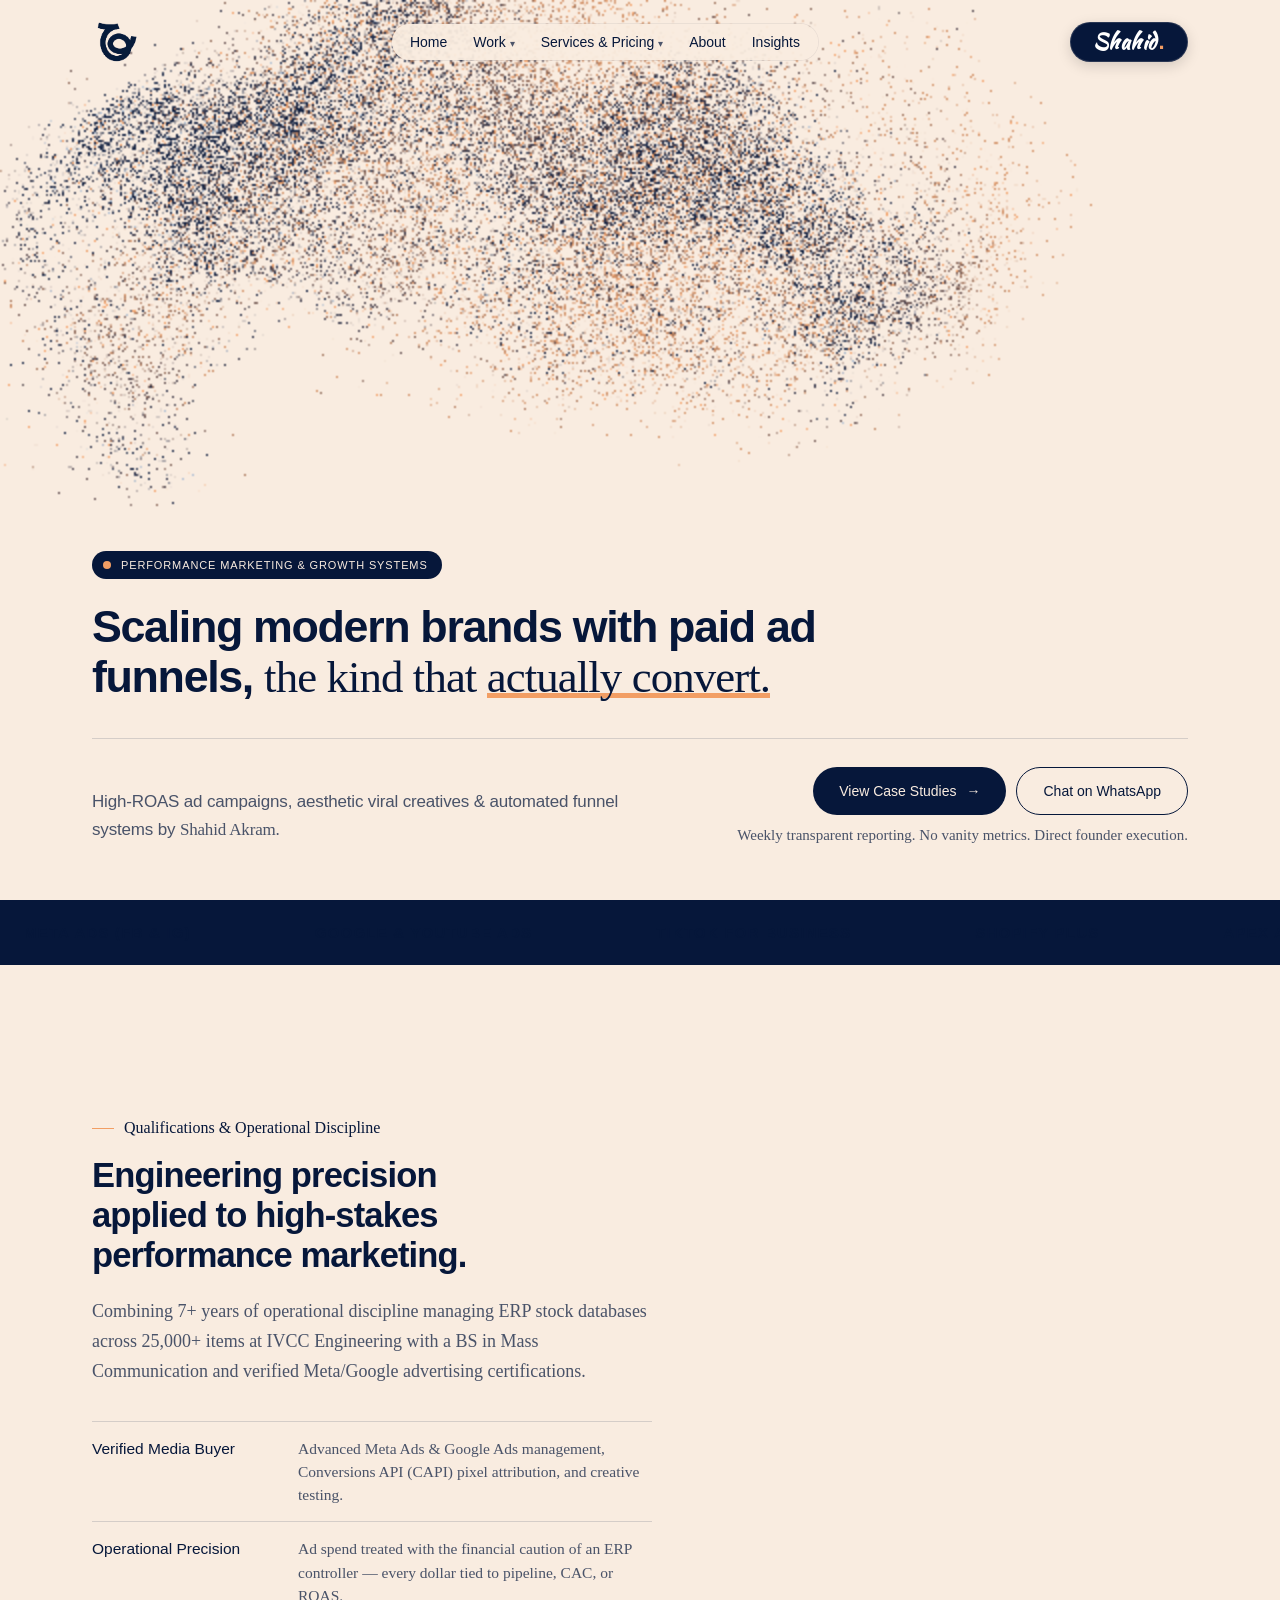
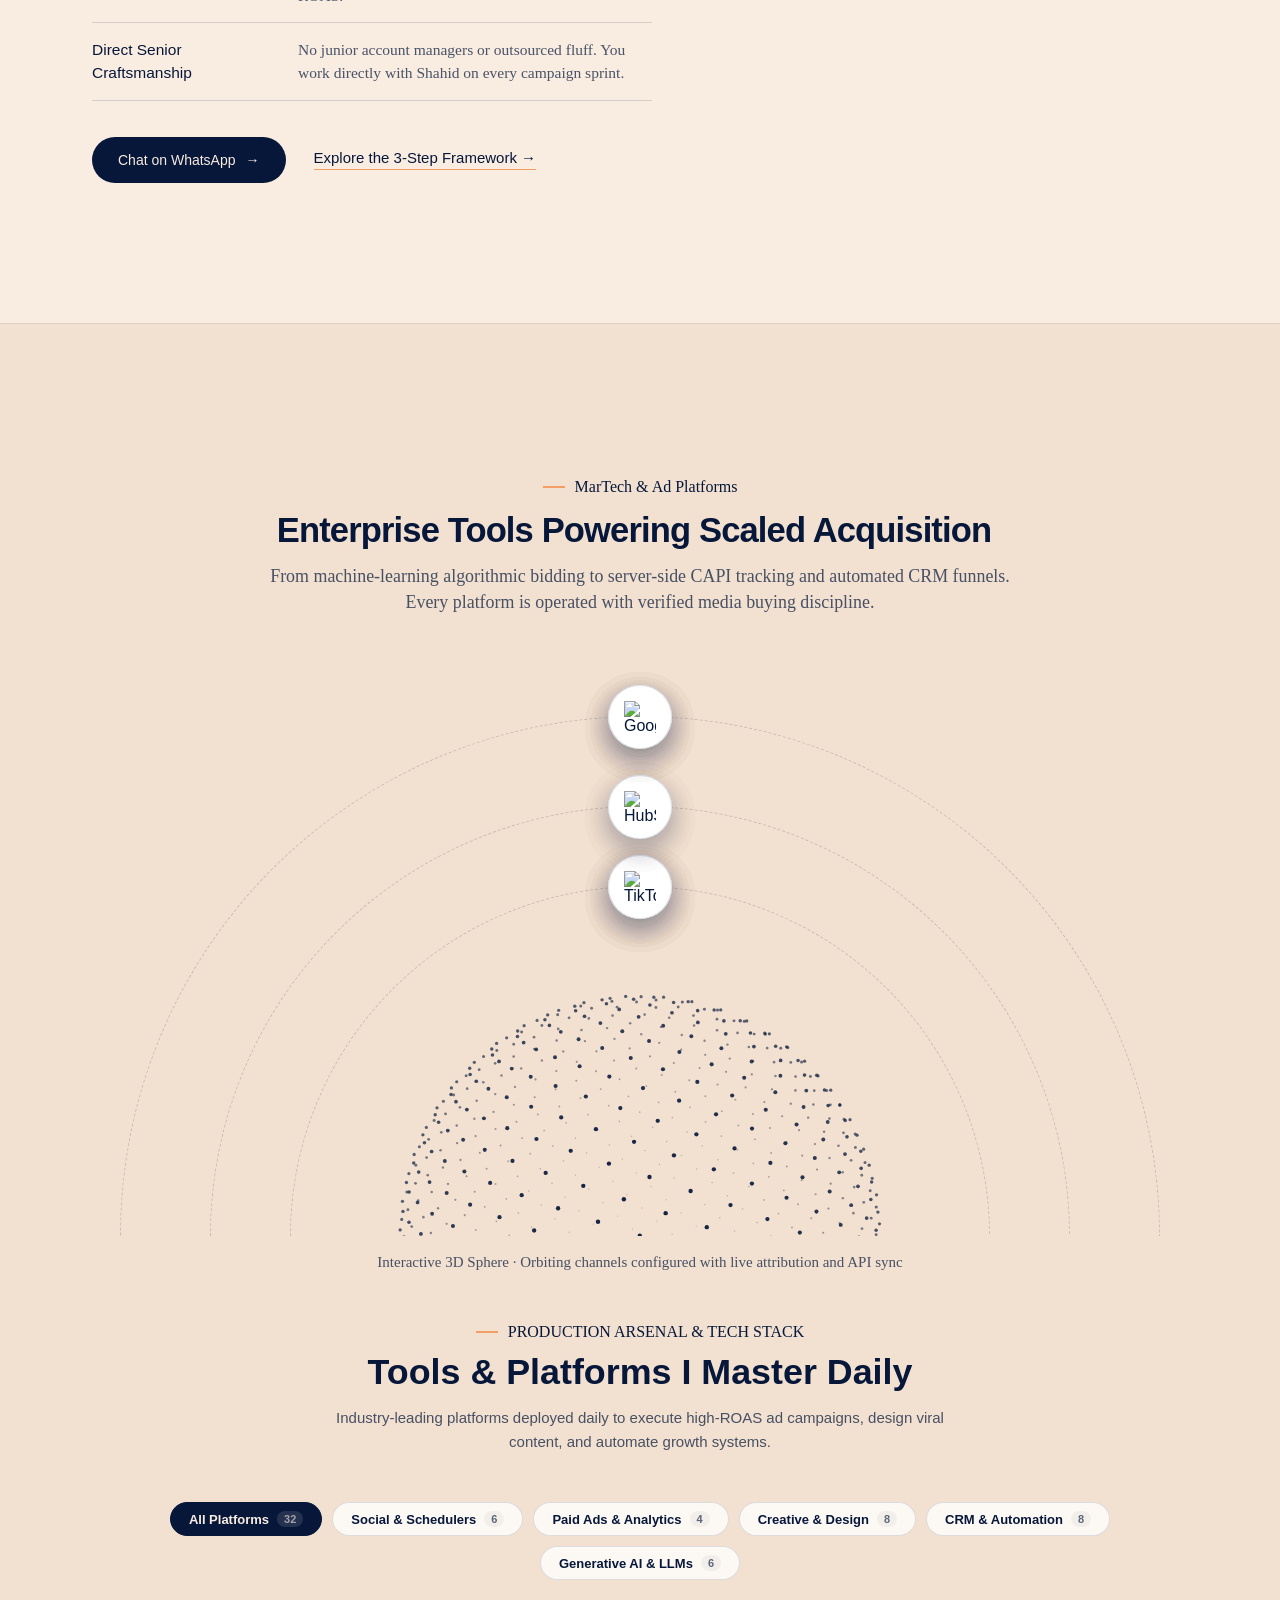
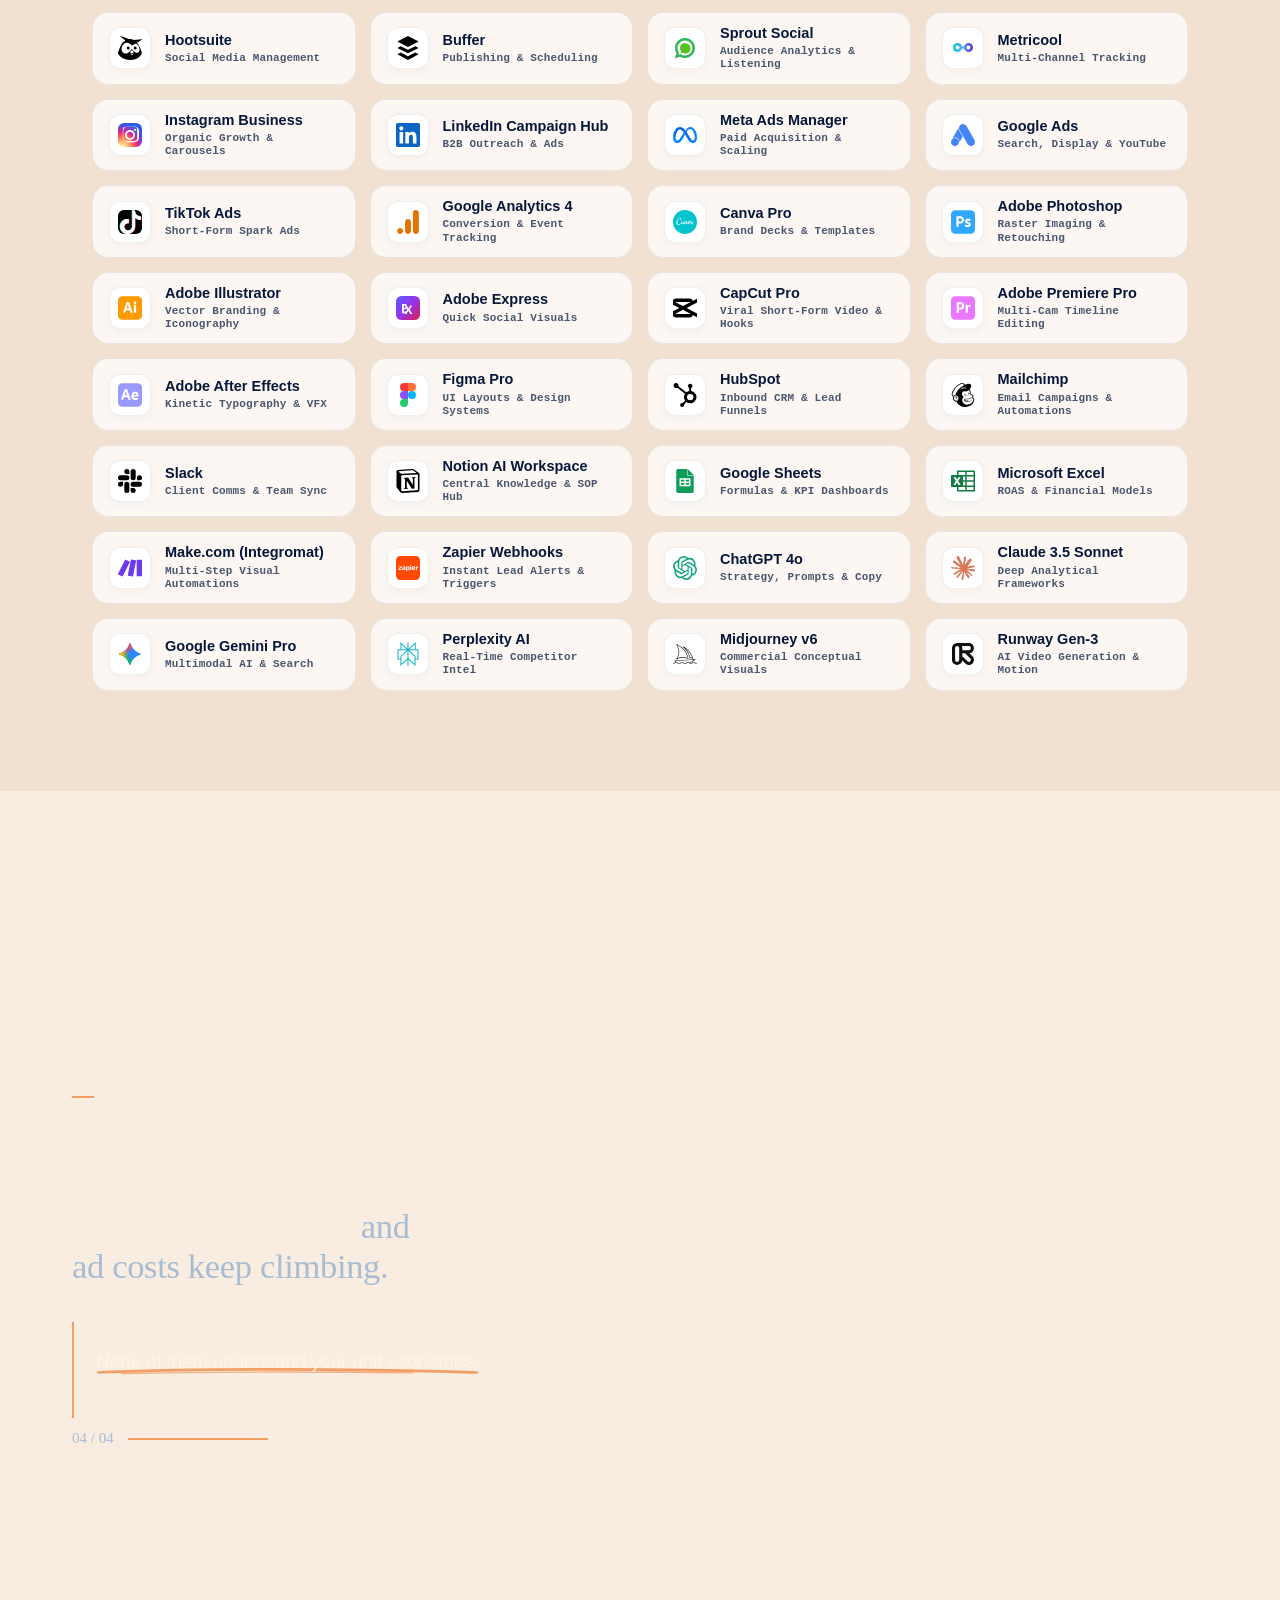
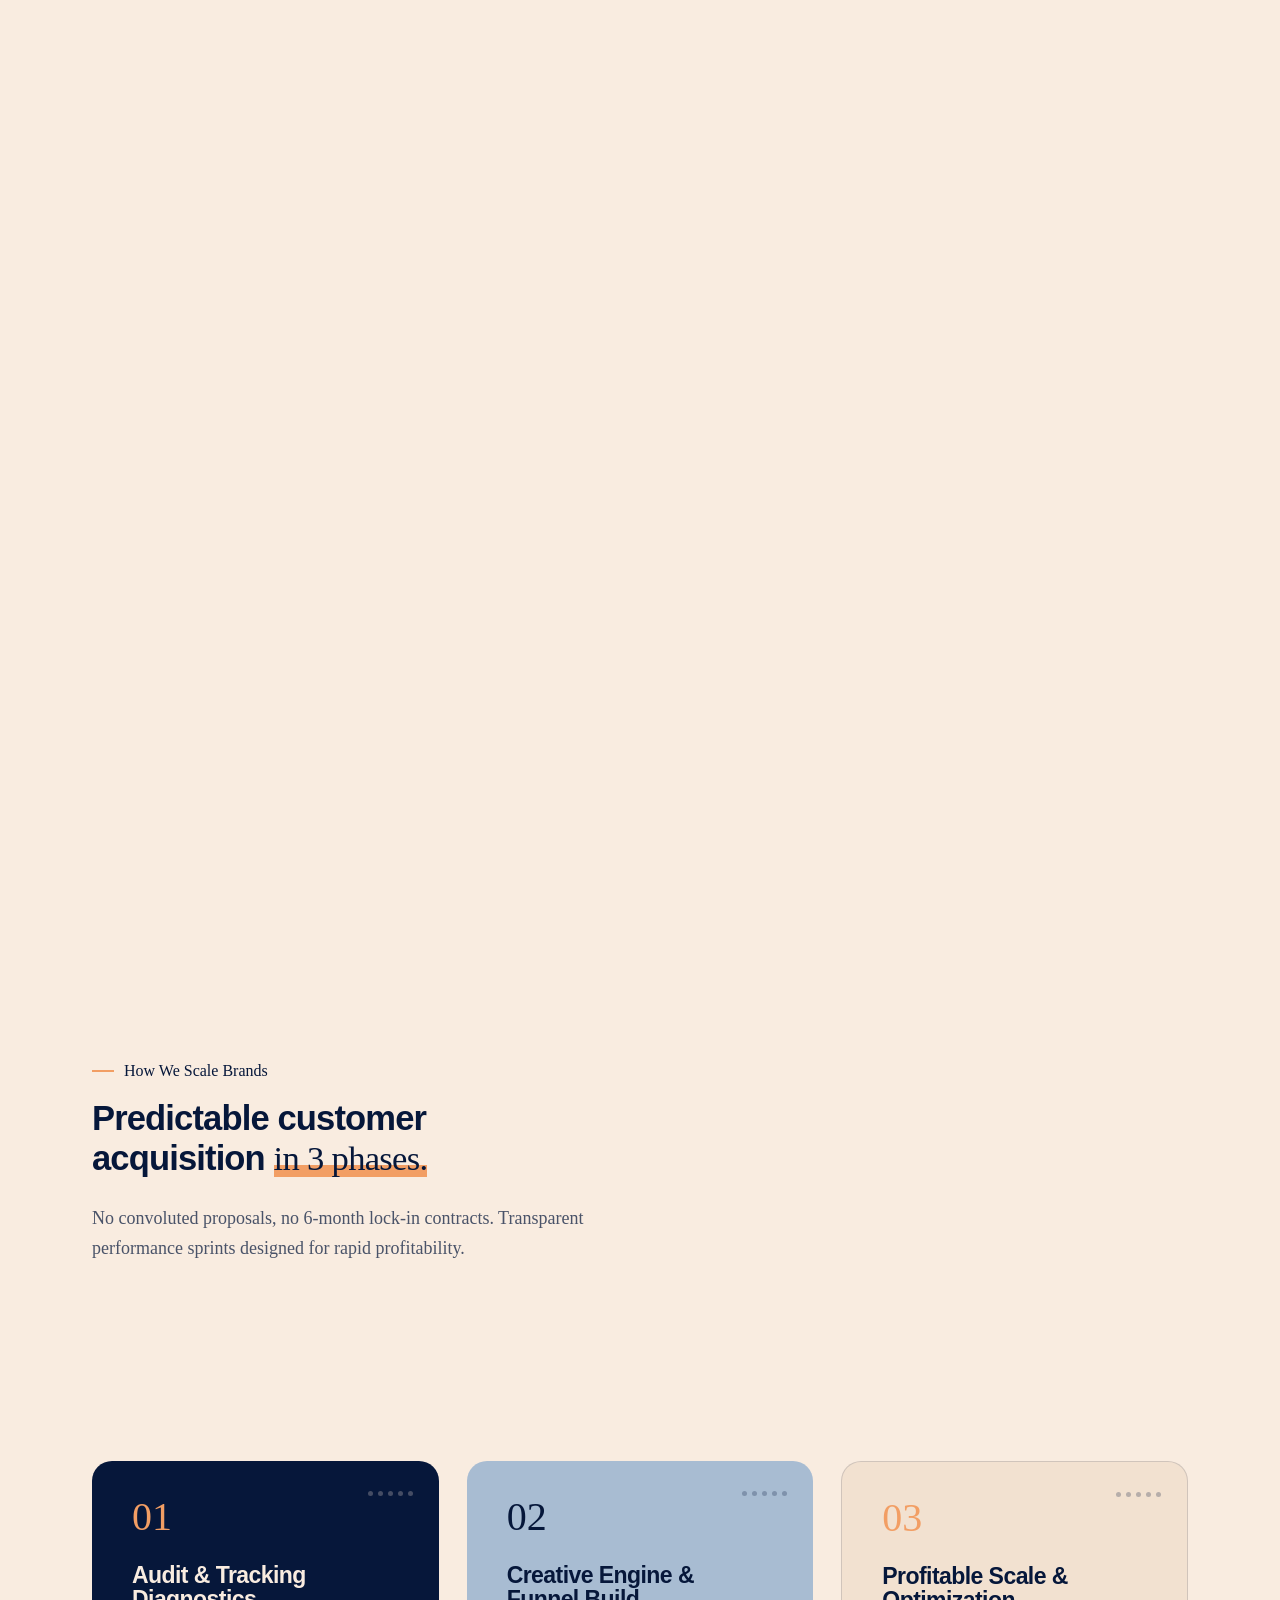
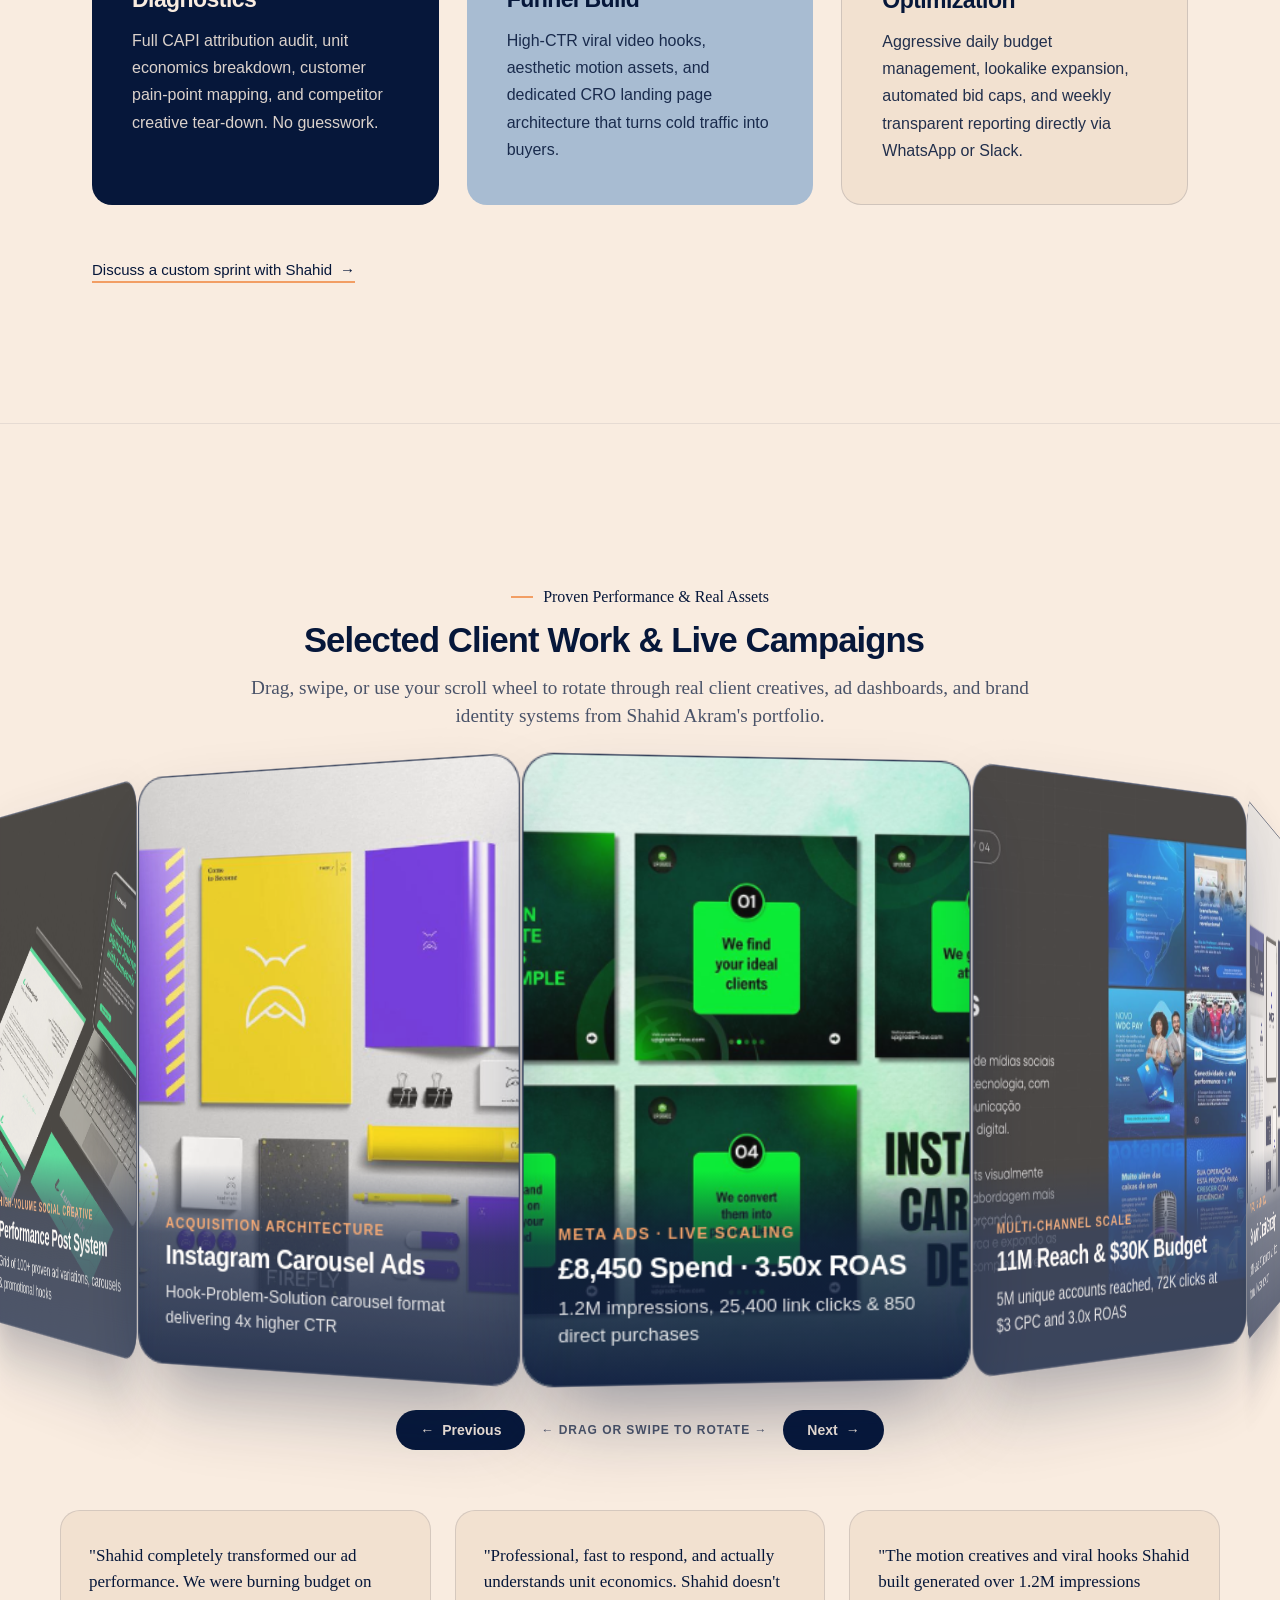
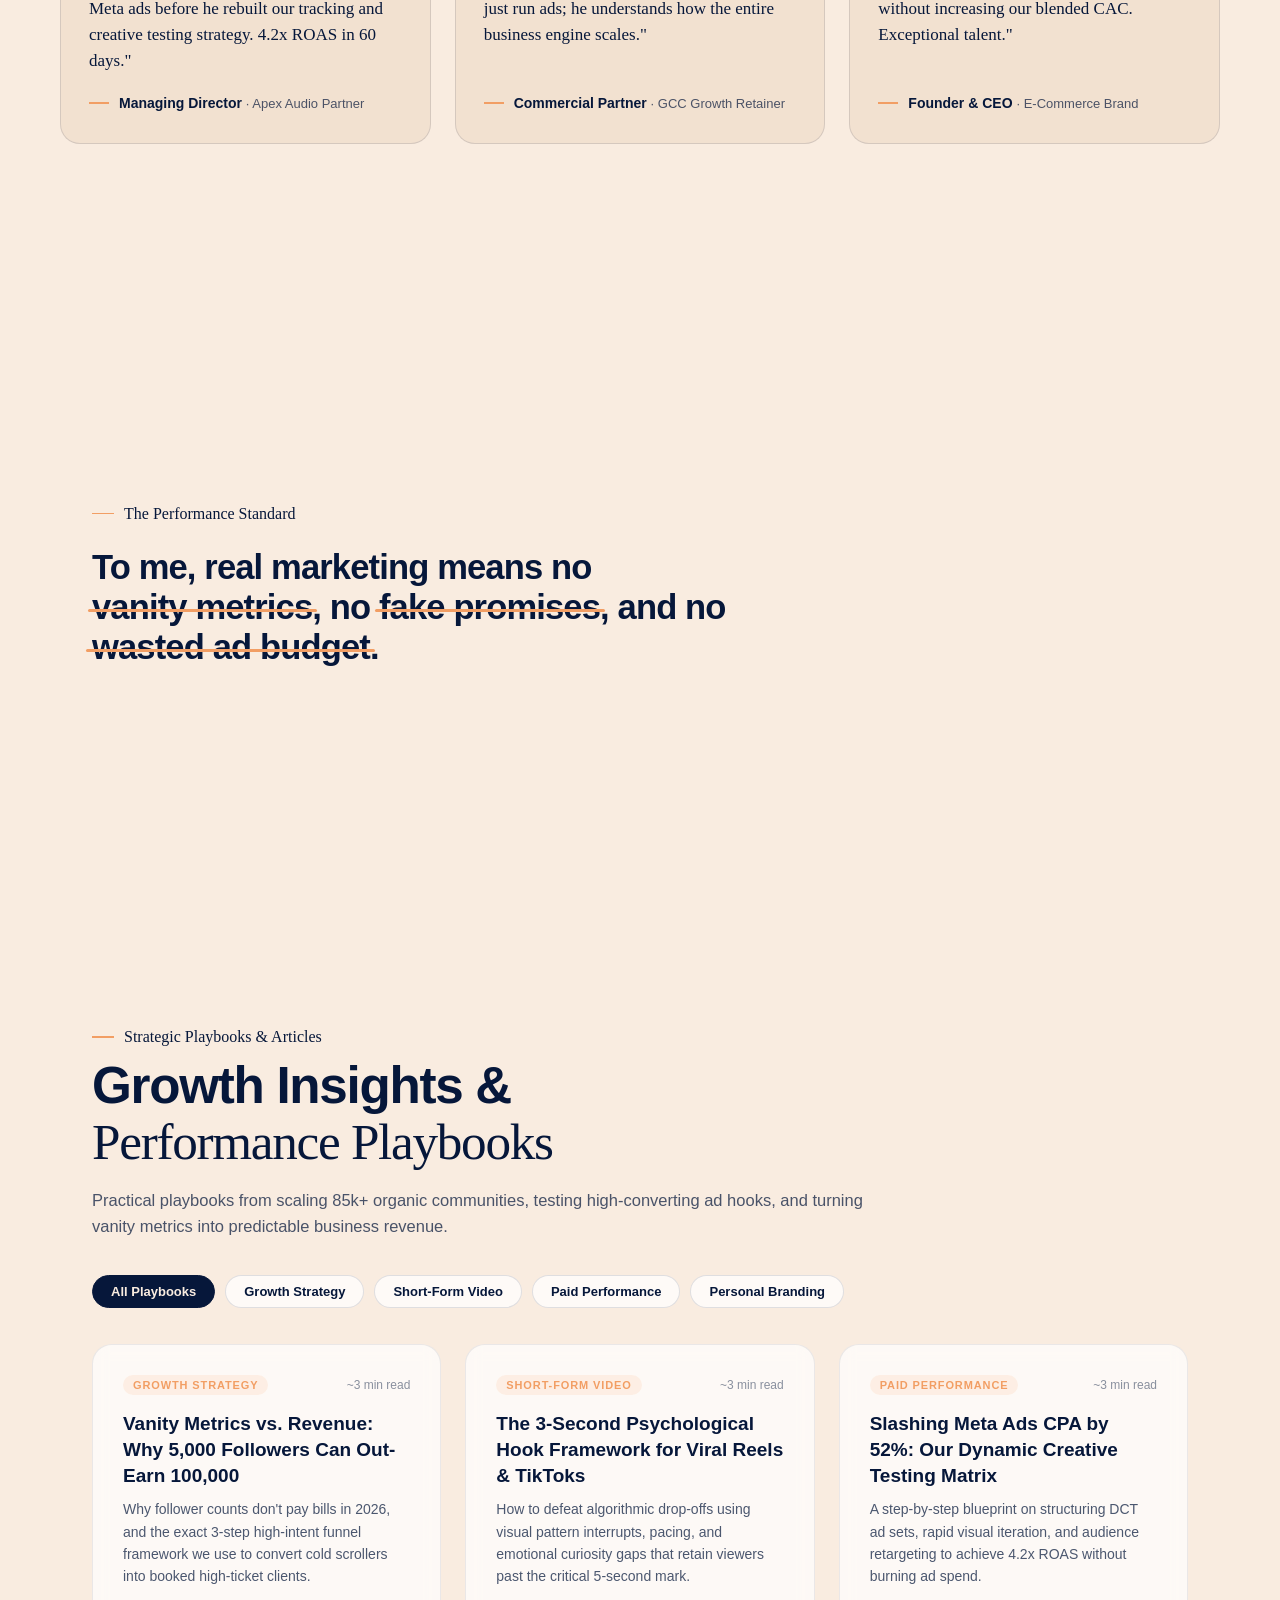
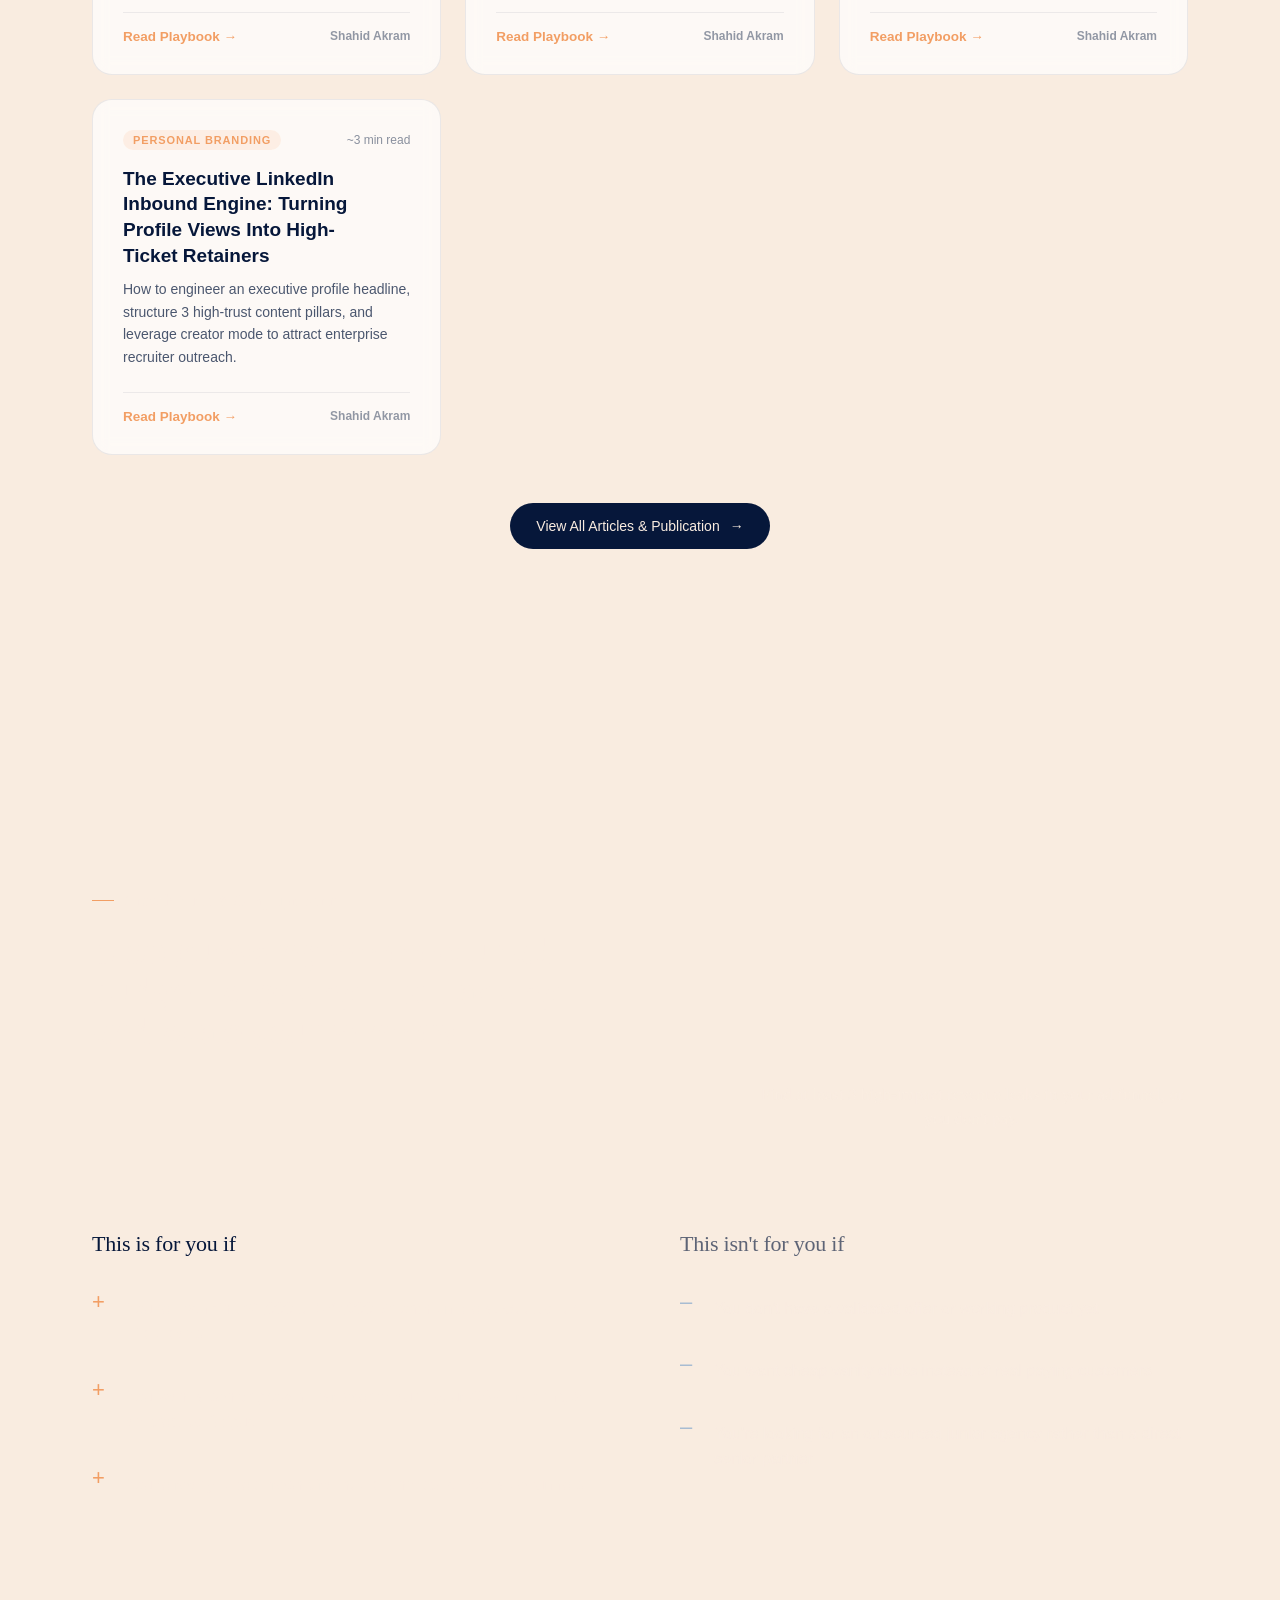
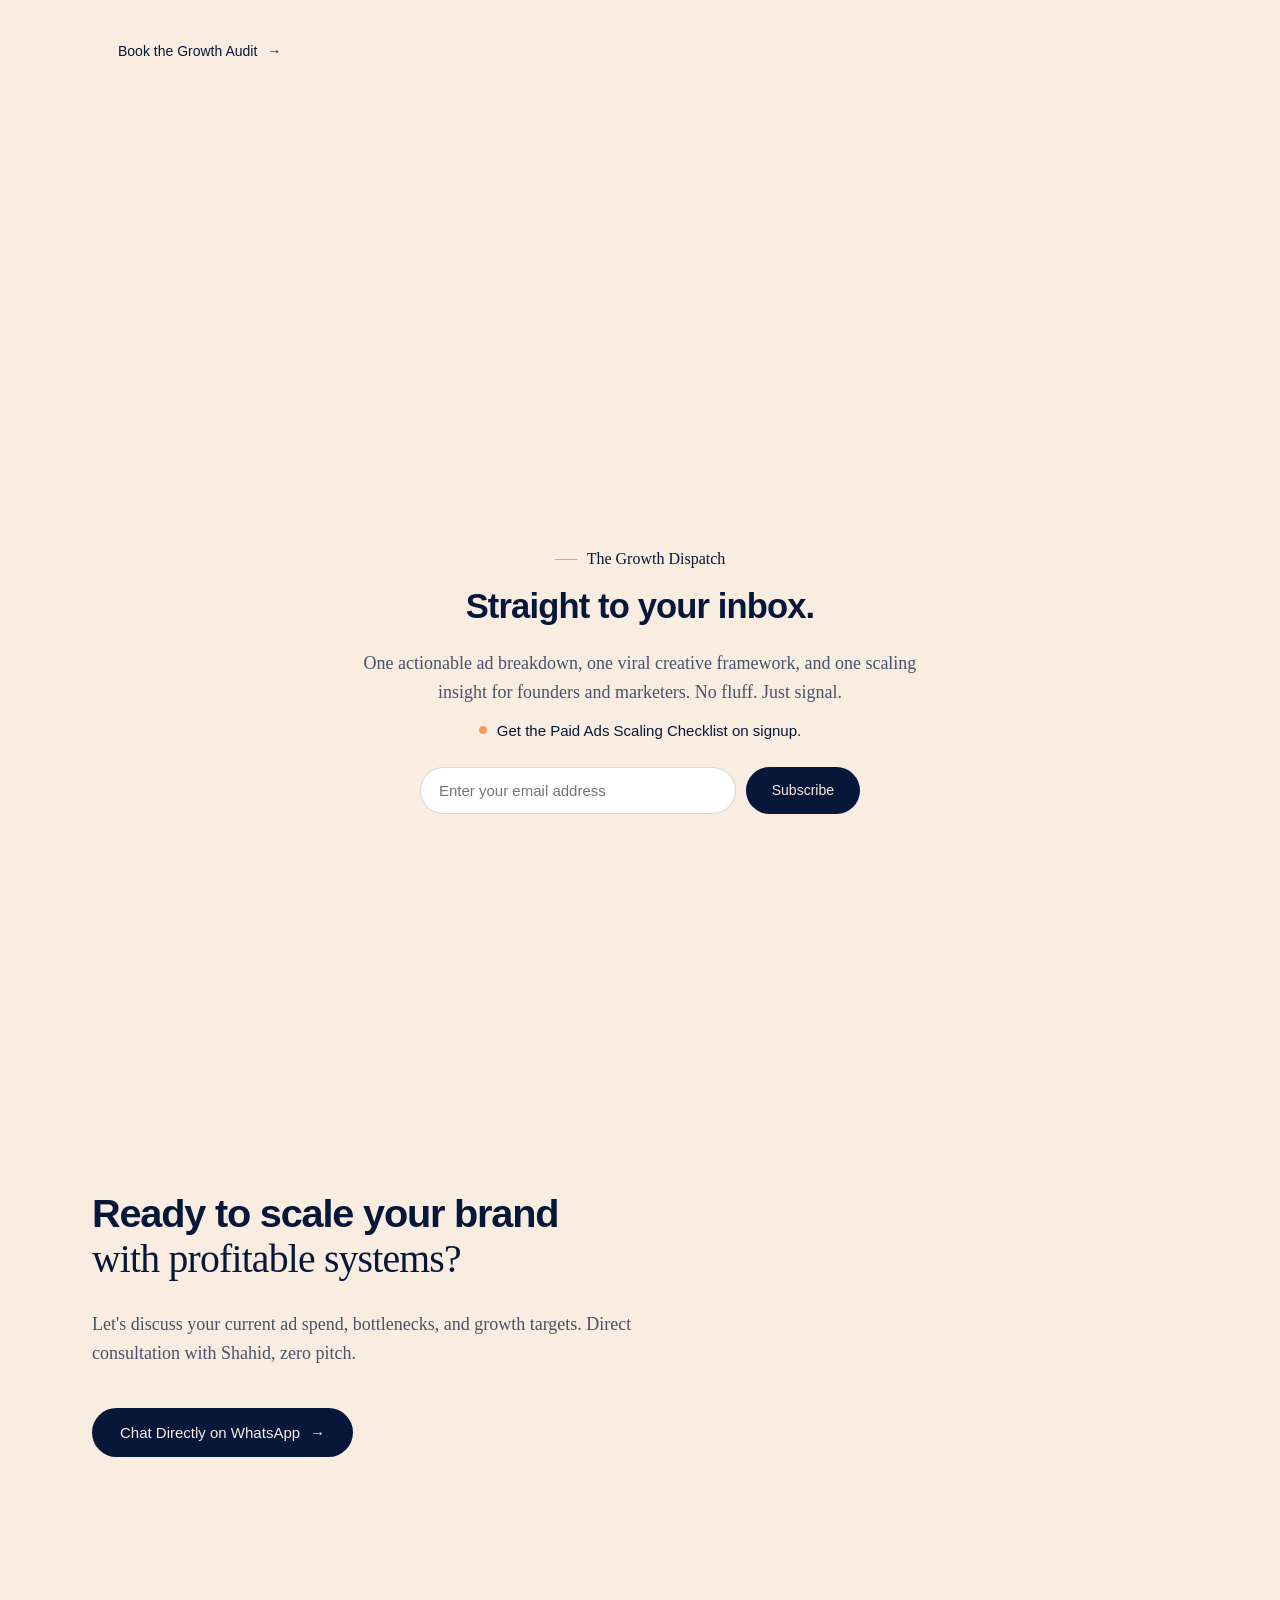
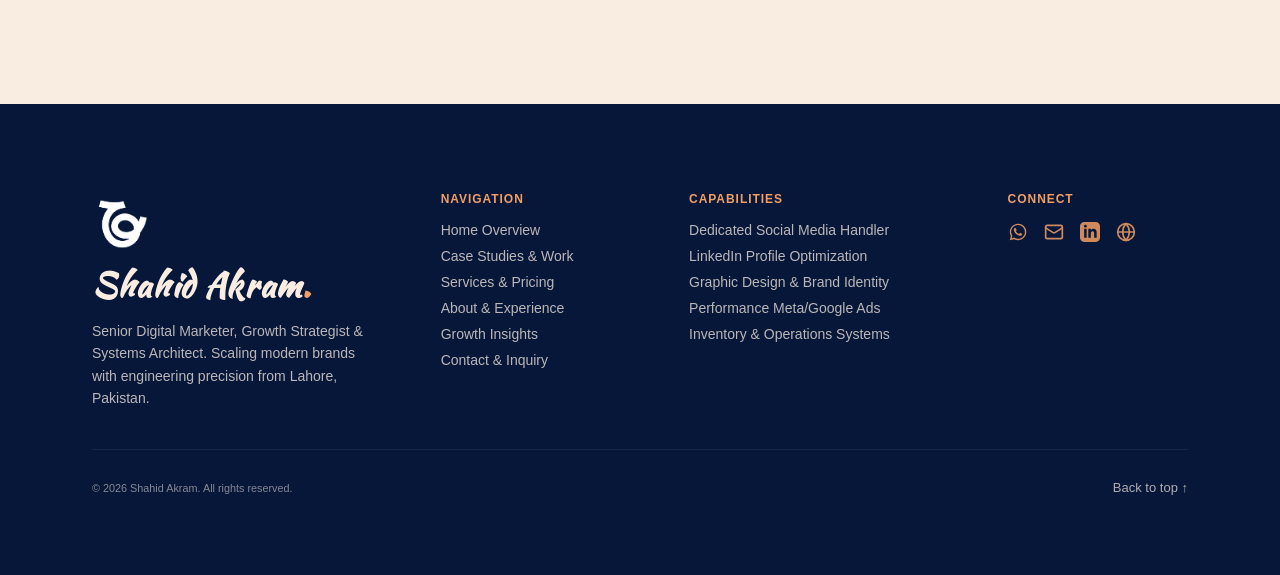
==== commit 1f600408: "Add 32 tools arsenal grid alongside 3D orbiting sphere with category filters" ====
--- a/index.html
+++ b/index.html
@@ -1004,6 +1004,175 @@
   border-top-color: rgba(249, 236, 224, 0.1);
 }
 
+
+/* --- UNIFIED PRODUCTION TOOLS ARSENAL (IMAGE 1) --- */
+.tools-filter-bar {
+  display: flex;
+  flex-wrap: wrap;
+  gap: 10px;
+  justify-content: center;
+  margin: 48px auto 32px;
+  max-width: 960px;
+}
+.tool-filter-pill {
+  display: inline-flex;
+  align-items: center;
+  gap: 8px;
+  padding: 8px 18px;
+  background: rgba(255, 255, 255, 0.75);
+  border: 1px solid rgba(6, 23, 58, 0.12);
+  border-radius: 999px;
+  font-family: var(--sans, -apple-system, BlinkMacSystemFont, "Segoe UI", Roboto, sans-serif);
+  font-size: 13px;
+  font-weight: 600;
+  color: #06173A;
+  cursor: pointer;
+  transition: all 0.22s ease;
+  backdrop-filter: blur(8px);
+  -webkit-backdrop-filter: blur(8px);
+}
+.tool-filter-pill:hover {
+  background: rgba(6, 23, 58, 0.06);
+  border-color: rgba(6, 23, 58, 0.25);
+}
+.tool-filter-pill.is-active {
+  background: #06173A !important;
+  color: #F9ECE0 !important;
+  border-color: #06173A !important;
+}
+.tool-filter-count {
+  font-size: 11px;
+  opacity: 0.65;
+  background: rgba(0, 0, 0, 0.06);
+  padding: 2px 7px;
+  border-radius: 999px;
+}
+.tool-filter-pill.is-active .tool-filter-count {
+  background: rgba(249, 236, 224, 0.2);
+  color: #F9ECE0;
+}
+body.dark .tool-filter-pill {
+  background: rgba(255, 255, 255, 0.08);
+  color: #F9ECE0;
+  border-color: rgba(249, 236, 224, 0.16);
+}
+body.dark .tool-filter-pill.is-active {
+  background: #F29E64 !important;
+  color: #06173A !important;
+  border-color: #F29E64 !important;
+}
+body.dark .tool-filter-pill.is-active .tool-filter-count {
+  background: rgba(6, 23, 58, 0.25);
+  color: #06173A;
+}
+
+.tools-grid-unified {
+  display: grid;
+  grid-template-columns: repeat(4, 1fr);
+  gap: 14px;
+  margin-top: 24px;
+}
+@media (max-width: 1200px) {
+  .tools-grid-unified { grid-template-columns: repeat(3, 1fr); }
+}
+@media (max-width: 860px) {
+  .tools-grid-unified { grid-template-columns: repeat(2, 1fr); gap: 10px; }
+}
+@media (max-width: 520px) {
+  .tools-grid-unified { grid-template-columns: 1fr; gap: 10px; }
+  .tools-filter-bar { justify-content: flex-start; overflow-x: auto; padding-bottom: 8px; flex-wrap: nowrap; -webkit-overflow-scrolling: touch; }
+  .tool-filter-pill { flex-shrink: 0; }
+}
+
+.tool-card {
+  background: rgba(255, 255, 255, 0.72);
+  border: 1px solid rgba(6, 23, 58, 0.08);
+  border-radius: 16px;
+  padding: 12px 16px;
+  display: flex;
+  align-items: center;
+  gap: 14px;
+  cursor: pointer;
+  position: relative;
+  overflow: hidden;
+  min-height: 66px;
+  backdrop-filter: blur(8px);
+  -webkit-backdrop-filter: blur(8px);
+  transition: transform 0.28s cubic-bezier(0.175, 0.885, 0.32, 1.275), box-shadow 0.25s ease, border-color 0.25s ease, background 0.25s ease;
+}
+.tool-card:hover {
+  transform: translateY(-4px) scale(1.015);
+  border-color: #F29E64;
+  box-shadow: 0 12px 28px rgba(6, 23, 58, 0.08);
+}
+body.dark .tool-card {
+  background: rgba(14, 30, 56, 0.72);
+  border-color: rgba(249, 236, 224, 0.1);
+}
+body.dark .tool-card:hover {
+  border-color: #F29E64;
+  box-shadow: 0 12px 30px rgba(0, 0, 0, 0.45);
+}
+
+.tool-card__icon-wrap {
+  width: 42px;
+  height: 42px;
+  min-width: 42px;
+  max-width: 42px;
+  max-height: 42px;
+  border-radius: 11px;
+  background: #ffffff;
+  border: 1px solid rgba(60, 55, 40, 0.08);
+  box-shadow: 0 2px 8px rgba(0, 0, 0, 0.04);
+  display: flex;
+  align-items: center;
+  justify-content: center;
+  flex-shrink: 0;
+  overflow: hidden;
+  transition: transform 0.3s cubic-bezier(0.175, 0.885, 0.32, 1.275);
+}
+.tool-card:hover .tool-card__icon-wrap {
+  transform: scale(1.08);
+}
+.tool-card__icon {
+  width: 24px;
+  height: 24px;
+  display: block;
+}
+.tool-card__info {
+  display: flex;
+  flex-direction: column;
+  gap: 2.5px;
+  min-width: 0;
+  flex: 1;
+}
+.tool-card__name {
+  font-family: var(--sans, -apple-system, BlinkMacSystemFont, "Segoe UI", Roboto, sans-serif);
+  font-size: 14.5px;
+  font-weight: 700;
+  line-height: 1.22;
+  color: var(--ink, #06173A);
+  margin: 0;
+  white-space: normal;
+  word-break: break-word;
+  transition: color 0.2s ease;
+}
+body.dark .tool-card__name {
+  color: #F9ECE0;
+}
+.tool-card__tag {
+  font-family: var(--mono, 'JetBrains Mono', monospace);
+  font-size: 11px;
+  font-weight: 600;
+  color: var(--ink-2, rgba(6, 23, 58, 0.65));
+  letter-spacing: 0.15px;
+  line-height: 1.2;
+  white-space: normal;
+}
+body.dark .tool-card__tag {
+  color: rgba(249, 236, 224, 0.65);
+}
+
 </style>
 <!-- site structured data (carried over from the previous site for brand continuity) -->
 <script type="application/ld+json">{"@context": "https://schema.org", "@graph": [{"@type": "Organization", "name": "Cogent Labs", "url": "https://cogentlabs.co", "logo": "https://cogentlabs.co/cogent-labs-logo.png", "description": "Agentic AI solutions that automate complex enterprise workflows, accelerate decision-making, and drive measurable business outcomes.", "founder": {"@type": "Person", "name": "Ehmad Zubair", "jobTitle": "CEO & Co-founder"}, "sameAs": ["https://www.linkedin.com/company/cogentlabs/", "https://www.instagram.com/cogent.labs.co/"], "contactPoint": {"@type": "ContactPoint", "email": "hello@cogentlabs.co", "telephone": "+92-300-111-4369", "contactType": "sales"}, "address": {"@type": "PostalAddress", "streetAddress": "16192 Coastal Hwy", "addressLocality": "Lewes", "addressRegion": "DE", "postalCode": "19958", "addressCountry": "US"}}, {"@type": "WebSite", "name": "Cogent Labs", "url": "https://cogentlabs.co"}]}</script>
@@ -1914,6 +2083,741 @@
     </div>
     <div class="orbit-badge-caption">
       <span>Interactive 3D Sphere · Orbiting channels configured with live attribution and API sync</span>
+    </div>
+
+    <!-- 32 UNIFIED TOOLS & PLATFORMS ARSENAL (IMAGE 1) -->
+    <div style="margin-top: 48px;">
+      <div style="text-align: center; margin-bottom: 24px;">
+        <span class="eyebrow rv">PRODUCTION ARSENAL &amp; TECH STACK</span>
+        <h3 class="rv" style="font-size: clamp(26px, 2.8vw, 38px); line-height: 1.2; margin: 10px 0 12px; color: var(--ink);">
+          Tools &amp; Platforms I Master Daily
+        </h3>
+        <p class="rv" style="max-width: 640px; margin: 0 auto; font-size: 15px; line-height: 1.6; color: var(--ink-2);">
+          Industry-leading platforms deployed daily to execute high-ROAS ad campaigns, design viral content, and automate growth systems.
+        </p>
+      </div>
+
+<div class="tools-filter-bar" id="toolsFilterBar">
+
+        <button type="button" class="tool-filter-pill is-active" data-cat="all">
+
+          <span>All Platforms</span>
+
+          <span class="tool-filter-count">32</span>
+
+        </button>
+
+        <button type="button" class="tool-filter-pill" data-cat="social">
+
+          <span>Social &amp; Schedulers</span>
+
+          <span class="tool-filter-count">6</span>
+
+        </button>
+
+        <button type="button" class="tool-filter-pill" data-cat="growth">
+
+          <span>Paid Ads &amp; Analytics</span>
+
+          <span class="tool-filter-count">4</span>
+
+        </button>
+
+        <button type="button" class="tool-filter-pill" data-cat="creative">
+
+          <span>Creative &amp; Design</span>
+
+          <span class="tool-filter-count">8</span>
+
+        </button>
+
+        <button type="button" class="tool-filter-pill" data-cat="ops">
+
+          <span>CRM &amp; Automation</span>
+
+          <span class="tool-filter-count">8</span>
+
+        </button>
+
+        <button type="button" class="tool-filter-pill" data-cat="ai">
+
+          <span>Generative AI &amp; LLMs</span>
+
+          <span class="tool-filter-count">6</span>
+
+        </button>
+
+      </div>
+
+
+
+      <!-- Unified High-Density Arsenal Grid (No Pillar Headers) -->
+
+      <div class="tools-grid-unified" id="toolsUnifiedGrid">
+
+        <div class="tool-card" data-category="social">
+
+          <div class="tool-card__icon-wrap">
+
+            <svg width="24" height="24" class="tool-card__icon" role="img" viewBox="0 0 24 24" xmlns="http://www.w3.org/2000/svg"><title>Hootsuite</title><path d="M11.417 11.14c.505.75.28 1.572-.38 2.017-.66.444-1.505.343-2.01-.407-.506-.75-.282-1.572.378-2.017.66-.444 1.506-.343 2.012.407zm5.017-.274c-.66.444-.884 1.266-.379 2.016.506.75 1.352.852 2.012.407.66-.444.884-1.266.379-2.016-.506-.75-1.352-.852-2.012-.407zm7.422-7.086L19.03 6.638l.236.272c2.224 2.613 3.591 6.409 4.247 8.606a4.362 4.362 0 0 1-.638 3.8C21.449 21.295 18.398 24 12.369 24c-6.58 0-10-3.25-11.644-5.251a3.117 3.117 0 0 1-.51-3.067c.909-2.444 2.766-7.126 4.257-8.825a13.158 13.158 0 0 1 2.897-2.478L2.4.534c-.27-.208-.034-.632.285-.513l8.077 3.006c.38-.066.758-.1 1.13-.1 1.407 0 2.737.307 4.074 1.084l7.744-.695c.266-.024.378.331.147.464zm-8.218 13.656a4.126 4.126 0 0 1-3.316-.232c-.073-.037-.143.055-.087.115.457.49 1.273 1.35 1.766 1.775.102.088.259.077.35-.023l1.369-1.512c.053-.059-.008-.15-.082-.123zm.24-1.156-1.796-2.018a.34.34 0 0 0-.513.008l-1.44 1.716a.18.18 0 0 0 .031.262c.333.239 1.148.76 1.942.76.734 0 1.402-.285 1.724-.447a.18.18 0 0 0 .052-.281zm1.616-8.409c-.3-.034-.603.035-.862.188l-1.808 1.07c-.45.268-1.02.231-1.432-.091L11.819 7.82a4.669 4.669 0 0 0-1.776-.858c-2.698-.638-4.532.78-5.914 3.44-1.32 2.539-.583 6.184 2.672 7.05 3.438.914 5.71-2.903 6.618-4.175a.439.439 0 0 1 .712-.002c1.408 1.916 3.306 3.968 5.34 3.557 2.656-.535 2.342-3.905 1.512-5.7-.735-1.588-1.83-3.074-3.49-3.262z"/></svg>
+
+          </div>
+
+          <div class="tool-card__info">
+
+            <span class="tool-card__name">Hootsuite</span>
+
+            <span class="tool-card__tag">Social Media Management</span>
+
+          </div>
+
+        </div>
+
+        <div class="tool-card" data-category="social">
+
+          <div class="tool-card__icon-wrap">
+
+            <svg width="24" height="24" class="tool-card__icon" role="img" viewBox="0 0 24 24" xmlns="http://www.w3.org/2000/svg"><title>Buffer</title><path d="M1.371 5.476L11.943 0l10.686 5.476-10.686 5.495zm3.36 4.81l7.212 3.547 7.288-3.547 3.398 1.655-10.686 5.202L1.371 11.94zm0 6.171l7.212 3.911 7.288-3.91 3.398 1.815L11.943 24 1.371 18.273z"/></svg>
+
+          </div>
+
+          <div class="tool-card__info">
+
+            <span class="tool-card__name">Buffer</span>
+
+            <span class="tool-card__tag">Publishing & Scheduling</span>
+
+          </div>
+
+        </div>
+
+        <div class="tool-card" data-category="social">
+
+          <div class="tool-card__icon-wrap">
+
+            <svg width="24" height="24" class="tool-card__icon" xmlns="http://www.w3.org/2000/svg" viewBox="0 0 24 24" fill="none">
+
+  <path d="M12 2C6.48 2 2 6.48 2 12c0 1.95.56 3.77 1.52 5.31L2.1 21.2a.75.75 0 0 0 .9.9l3.89-1.42A9.95 9.95 0 0 0 12 22c5.52 0 10-4.48 10-10S17.52 2 12 2zm0 17.5c-1.58 0-3.07-.44-4.34-1.21l-.31-.19-2.12.77.78-2.12-.19-.31A7.44 7.44 0 0 1 4.5 12c0-4.14 3.36-7.5 7.5-7.5s7.5 3.36 7.5 7.5-3.36 7.5-7.5 7.5z" fill="#2BB656"/>
+
+  <path d="M12 7c-2.76 0-5 2.24-5 5 0 1.05.33 2.02.88 2.83l.21.31-.77 2.12 2.12-.77.31.21c.81.55 1.78.88 2.83.88 2.76 0 5-2.24 5-5s-2.24-5-5-5z" fill="#52C41A"/>
+
+</svg>
+
+          </div>
+
+          <div class="tool-card__info">
+
+            <span class="tool-card__name">Sprout Social</span>
+
+            <span class="tool-card__tag">Audience Analytics & Listening</span>
+
+          </div>
+
+        </div>
+
+        <div class="tool-card" data-category="social">
+
+          <div class="tool-card__icon-wrap">
+
+            <svg width="24" height="24" class="tool-card__icon" xmlns="http://www.w3.org/2000/svg" viewBox="0 0 24 24" fill="none">
+
+  <defs>
+
+    <linearGradient id="metricool-grad" x1="2" y1="12" x2="22" y2="12" gradientUnits="userSpaceOnUse">
+
+      <stop stop-color="#00D2D3"/>
+
+      <stop offset="0.5" stop-color="#54A0FF"/>
+
+      <stop offset="1" stop-color="#5F27CD"/>
+
+    </linearGradient>
+
+  </defs>
+
+  <!-- Metricool Infinity M Flow -->
+
+  <path d="M6.5 7A4.5 4.5 0 0 0 2 11.5c0 2.48 2.02 4.5 4.5 4.5 2.1 0 3.88-1.44 4.35-3.41L12 8.7l1.15 3.89c.47 1.97 2.25 3.41 4.35 3.41 2.48 0 4.5-2.02 4.5-4.5S19.98 7 17.5 7c-2.1 0-3.88 1.44-4.35 3.41L12 14.3l-1.15-3.89A4.47 4.47 0 0 0 6.5 7zm0 2.5a2 2 0 1 1 0 4 2 2 0 0 1 0-4zm11 0a2 2 0 1 1 0 4 2 2 0 0 1 0-4z" fill="url(#metricool-grad)"/>
+
+</svg>
+
+          </div>
+
+          <div class="tool-card__info">
+
+            <span class="tool-card__name">Metricool</span>
+
+            <span class="tool-card__tag">Multi-Channel Tracking</span>
+
+          </div>
+
+        </div>
+
+        <div class="tool-card" data-category="social">
+
+          <div class="tool-card__icon-wrap">
+
+            <svg class="tool-card__icon" xmlns="http://www.w3.org/2000/svg" viewBox="0 0 24 24">
+
+  <radialGradient id="ig-rg" cx="19%" cy="100%" r="108%" fx="19%" fy="100%">
+
+    <stop offset="0%" stop-color="#fdf497" />
+
+    <stop offset="5%" stop-color="#fdf497" />
+
+    <stop offset="45%" stop-color="#fd5949" />
+
+    <stop offset="60%" stop-color="#d6249f" />
+
+    <stop offset="90%" stop-color="#285AEB" />
+
+  </radialGradient>
+
+  <rect width="24" height="24" rx="6" fill="url(#ig-rg)" />
+
+  <path d="M12 7.027c-2.742 0-4.973 2.231-4.973 4.973s2.231 4.973 4.973 4.973 4.973-2.231 4.973-4.973-2.231-4.973-4.973-4.973zm0 8.219c-1.79 0-3.246-1.456-3.246-3.246s1.456-3.246 3.246-3.246 3.246 1.456 3.246 3.246-1.456 3.246-3.246 3.246zm6.33-8.388c0 .641-.52 1.161-1.161 1.161s-1.161-.52-1.161-1.161.52-1.161 1.161-1.161 1.161.52 1.161 1.161zm2.637 1.168c-.06-1.264-.349-2.382-1.277-3.31-.928-.928-2.046-1.217-3.31-1.277-1.303-.074-5.21-.074-6.513 0-1.264.06-2.382.349-3.31 1.277-.928.928-1.217 2.046-1.277 3.31-.074 1.303-.074 5.21 0 6.513.06 1.264.349 2.382 1.277 3.31.928.928 2.046 1.217 3.31 1.277 1.303.074 5.21.074 6.513 0 1.264-.06 2.382-.349 3.31-1.277.928-.928 1.217-2.046 1.277-3.31.074-1.303.074-5.21 0-6.513zm-2.083 8.354c-.247.622-.724 1.1-1.346 1.346-1.039.412-3.504.317-5.538.317s-4.499.095-5.538-.317c-.622-.247-1.1-.724-1.346-1.346-.412-1.039-.317-3.504-.317-5.538s-.095-4.499.317-5.538c.247-.622.724-1.1 1.346-1.346 1.039-.412 3.504-.317 5.538-.317s4.499-.095 5.538.317c.622.247 1.1.724 1.346 1.346.412 1.039.317 3.504.317 5.538s.095 4.499-.317 5.538z" fill="#ffffff"/>
+
+</svg>
+
+          </div>
+
+          <div class="tool-card__info">
+
+            <span class="tool-card__name">Instagram Business</span>
+
+            <span class="tool-card__tag">Organic Growth & Carousels</span>
+
+          </div>
+
+        </div>
+
+        <div class="tool-card" data-category="social">
+
+          <div class="tool-card__icon-wrap">
+
+            <svg width="24" height="24" class="tool-card__icon" fill="#0A66C2" role="img" viewBox="0 0 24 24" xmlns="http://www.w3.org/2000/svg"><title>LinkedIn</title><path fill="#0A66C2" d="M20.447 20.452h-3.554v-5.569c0-1.328-.027-3.037-1.852-3.037-1.853 0-2.136 1.445-2.136 2.939v5.667H9.351V9h3.414v1.561h.046c.477-.9 1.637-1.85 3.37-1.85 3.601 0 4.267 2.37 4.267 5.455v6.286zM5.337 7.433c-1.144 0-2.063-.926-2.063-2.065 0-1.138.92-2.063 2.063-2.063 1.14 0 2.064.925 2.064 2.063 0 1.139-.925 2.065-2.064 2.065zm1.782 13.019H3.555V9h3.564v11.452zM22.225 0H1.771C.792 0 0 .774 0 1.729v20.542C0 23.227.792 24 1.771 24h20.451C23.2 24 24 23.227 24 22.271V1.729C24 .774 23.2 0 22.222 0h.003z"/></svg>
+
+          </div>
+
+          <div class="tool-card__info">
+
+            <span class="tool-card__name">LinkedIn Campaign Hub</span>
+
+            <span class="tool-card__tag">B2B Outreach & Ads</span>
+
+          </div>
+
+        </div>
+
+        <div class="tool-card" data-category="growth">
+
+          <div class="tool-card__icon-wrap">
+
+            <svg class="tool-card__icon" height="1em" style="flex:none;line-height:1" viewBox="0 0 24 24" width="1em" xmlns="http://www.w3.org/2000/svg"><title>Meta</title><path d="M6.897 4h-.024l-.031 2.615h.022c1.715 0 3.046 1.357 5.94 6.246l.175.297.012.02 1.62-2.438-.012-.019a48.763 48.763 0 00-1.098-1.716 28.01 28.01 0 00-1.175-1.629C10.413 4.932 8.812 4 6.896 4z" fill="url(#lobe-icons-meta-0-_R_0_)"></path><path d="M6.873 4C4.95 4.01 3.247 5.258 2.02 7.17a4.352 4.352 0 00-.01.017l2.254 1.231.011-.017c.718-1.083 1.61-1.774 2.568-1.785h.021L6.896 4h-.023z" fill="url(#lobe-icons-meta-1-_R_0_)"></path><path d="M2.019 7.17l-.011.017C1.2 8.447.598 9.995.274 11.664l-.005.022 2.534.6.004-.022c.27-1.467.786-2.828 1.456-3.845l.011-.017L2.02 7.17z" fill="url(#lobe-icons-meta-2-_R_0_)"></path><path d="M2.807 12.264l-2.533-.6-.005.022c-.177.918-.267 1.851-.269 2.786v.023l2.598.233v-.023a12.591 12.591 0 01.21-2.44z" fill="url(#lobe-icons-meta-3-_R_0_)"></path><path d="M2.677 15.537a5.462 5.462 0 01-.079-.813v-.022L0 14.468v.024a8.89 8.89 0 00.146 1.652l2.535-.585a4.106 4.106 0 01-.004-.022z" fill="url(#lobe-icons-meta-4-_R_0_)"></path><path d="M3.27 16.89c-.284-.31-.484-.756-.589-1.328l-.004-.021-2.535.585.004.021c.192 1.01.568 1.85 1.106 2.487l.014.017 2.018-1.745a2.106 2.106 0 01-.015-.016z" fill="url(#lobe-icons-meta-5-_R_0_)"></path><path d="M10.78 9.654c-1.528 2.35-2.454 3.825-2.454 3.825-2.035 3.2-2.739 3.917-3.871 3.917a1.545 1.545 0 01-1.186-.508l-2.017 1.744.014.017C2.01 19.518 3.058 20 4.356 20c1.963 0 3.374-.928 5.884-5.33l1.766-3.13a41.283 41.283 0 00-1.227-1.886z" fill="#0082FB"></path><path d="M13.502 5.946l-.016.016c-.4.43-.786.908-1.16 1.416.378.483.768 1.024 1.175 1.63.48-.743.928-1.345 1.367-1.807l.016-.016-1.382-1.24z" fill="url(#lobe-icons-meta-6-_R_0_)"></path><path d="M20.918 5.713C19.853 4.633 18.583 4 17.225 4c-1.432 0-2.637.787-3.723 1.944l-.016.016 1.382 1.24.016-.017c.715-.747 1.408-1.12 2.176-1.12.826 0 1.6.39 2.27 1.075l.015.016 1.589-1.425-.016-.016z" fill="#0082FB"></path><path d="M23.998 14.125c-.06-3.467-1.27-6.566-3.064-8.396l-.016-.016-1.588 1.424.015.016c1.35 1.392 2.277 3.98 2.361 6.971v.023h2.292v-.022z" fill="url(#lobe-icons-meta-7-_R_0_)"></path><path d="M23.998 14.15v-.023h-2.292v.022c.004.14.006.282.006.424 0 .815-.121 1.474-.368 1.95l-.011.022 1.708 1.782.013-.02c.62-.96.946-2.293.946-3.91 0-.083 0-.165-.002-.247z" fill="url(#lobe-icons-meta-8-_R_0_)"></path><path d="M21.344 16.52l-.011.02c-.214.402-.519.67-.917.787l.778 2.462a3.493 3.493 0 00.438-.182 3.558 3.558 0 001.366-1.218l.044-.065.012-.02-1.71-1.784z" fill="url(#lobe-icons-meta-9-_R_0_)"></path><path d="M19.92 17.393c-.262 0-.492-.039-.718-.14l-.798 2.522c.449.153.927.222 1.46.222.492 0 .943-.073 1.352-.215l-.78-2.462c-.167.05-.341.075-.517.073z" fill="url(#lobe-icons-meta-10-_R_0_)"></path><path d="M18.323 16.534l-.014-.017-1.836 1.914.016.017c.637.682 1.246 1.105 1.937 1.337l.797-2.52c-.291-.125-.573-.353-.9-.731z" fill="url(#lobe-icons-meta-11-_R_0_)"></path><path d="M18.309 16.515c-.55-.642-1.232-1.712-2.303-3.44l-1.396-2.336-.011-.02-1.62 2.438.012.02.989 1.668c.959 1.61 1.74 2.774 2.493 3.585l.016.016 1.834-1.914a2.353 2.353 0 01-.014-.017z" fill="url(#lobe-icons-meta-12-_R_0_)"></path><defs><linearGradient id="lobe-icons-meta-0-_R_0_" x1="75.897%" x2="26.312%" y1="89.199%" y2="12.194%"><stop offset=".06%" stop-color="#0867DF"></stop><stop offset="45.39%" stop-color="#0668E1"></stop><stop offset="85.91%" stop-color="#0064E0"></stop></linearGradient><linearGradient id="lobe-icons-meta-1-_R_0_" x1="21.67%" x2="97.068%" y1="75.874%" y2="23.985%"><stop offset="13.23%" stop-color="#0064DF"></stop><stop offset="99.88%" stop-color="#0064E0"></stop></linearGradient><linearGradient id="lobe-icons-meta-2-_R_0_" x1="38.263%" x2="60.895%" y1="89.127%" y2="16.131%"><stop offset="1.47%" stop-color="#0072EC"></stop><stop offset="68.81%" stop-color="#0064DF"></stop></linearGradient><linearGradient id="lobe-icons-meta-3-_R_0_" x1="47.032%" x2="52.15%" y1="90.19%" y2="15.745%"><stop offset="7.31%" stop-color="#007CF6"></stop><stop offset="99.43%" stop-color="#0072EC"></stop></linearGradient><linearGradient id="lobe-icons-meta-4-_R_0_" x1="52.155%" x2="47.591%" y1="58.301%" y2="37.004%"><stop offset="7.31%" stop-color="#007FF9"></stop><stop offset="100%" stop-color="#007CF6"></stop></linearGradient><linearGradient id="lobe-icons-meta-5-_R_0_" x1="37.689%" x2="61.961%" y1="12.502%" y2="63.624%"><stop offset="7.31%" stop-color="#007FF9"></stop><stop offset="100%" stop-color="#0082FB"></stop></linearGradient><linearGradient id="lobe-icons-meta-6-_R_0_" x1="34.808%" x2="62.313%" y1="68.859%" y2="23.174%"><stop offset="27.99%" stop-color="#007FF8"></stop><stop offset="91.41%" stop-color="#0082FB"></stop></linearGradient><linearGradient id="lobe-icons-meta-7-_R_0_" x1="43.762%" x2="57.602%" y1="6.235%" y2="98.514%"><stop offset="0%" stop-color="#0082FB"></stop><stop offset="99.95%" stop-color="#0081FA"></stop></linearGradient><linearGradient id="lobe-icons-meta-8-_R_0_" x1="60.055%" x2="39.88%" y1="4.661%" y2="69.077%"><stop offset="6.19%" stop-color="#0081FA"></stop><stop offset="100%" stop-color="#0080F9"></stop></linearGradient><linearGradient id="lobe-icons-meta-9-_R_0_" x1="30.282%" x2="61.081%" y1="59.32%" y2="33.244%"><stop offset="0%" stop-color="#027AF3"></stop><stop offset="100%" stop-color="#0080F9"></stop></linearGradient><linearGradient id="lobe-icons-meta-10-_R_0_" x1="20.433%" x2="82.112%" y1="50.001%" y2="50.001%"><stop offset="0%" stop-color="#0377EF"></stop><stop offset="99.94%" stop-color="#0279F1"></stop></linearGradient><linearGradient id="lobe-icons-meta-11-_R_0_" x1="40.303%" x2="72.394%" y1="35.298%" y2="57.811%"><stop offset=".19%" stop-color="#0471E9"></stop><stop offset="100%" stop-color="#0377EF"></stop></linearGradient><linearGradient id="lobe-icons-meta-12-_R_0_" x1="32.254%" x2="68.003%" y1="19.719%" y2="84.908%"><stop offset="27.65%" stop-color="#0867DF"></stop><stop offset="100%" stop-color="#0471E9"></stop></linearGradient></defs></svg>
+
+          </div>
+
+          <div class="tool-card__info">
+
+            <span class="tool-card__name">Meta Ads Manager</span>
+
+            <span class="tool-card__tag">Paid Acquisition & Scaling</span>
+
+          </div>
+
+        </div>
+
+        <div class="tool-card" data-category="growth">
+
+          <div class="tool-card__icon-wrap">
+
+            <svg width="24" height="24" class="tool-card__icon" fill="#4285F4" role="img" viewBox="0 0 24 24" xmlns="http://www.w3.org/2000/svg"><title>Google Ads</title><path fill="#4285F4" d="M3.9998 22.9291C1.7908 22.9291 0 21.1383 0 18.9293s1.7908-3.9998 3.9998-3.9998 3.9998 1.7908 3.9998 3.9998-1.7908 3.9998-3.9998 3.9998zm19.4643-6.0004L15.4632 3.072C14.3586 1.1587 11.9121.5028 9.9988 1.6074S7.4295 5.1585 8.5341 7.0718l8.0009 13.8567c1.1046 1.9133 3.5511 2.5679 5.4644 1.4646 1.9134-1.1046 2.568-3.5511 1.4647-5.4644zM7.5137 4.8438L1.5645 15.1484A4.5 4.5 0 0 1 4 14.4297c2.5597-.0075 4.6248 2.1585 4.4941 4.7148l3.2168-5.5723-3.6094-6.25c-.4499-.7793-.6322-1.6394-.5878-2.4784z"/></svg>
+
+          </div>
+
+          <div class="tool-card__info">
+
+            <span class="tool-card__name">Google Ads</span>
+
+            <span class="tool-card__tag">Search, Display & YouTube</span>
+
+          </div>
+
+        </div>
+
+        <div class="tool-card" data-category="growth">
+
+          <div class="tool-card__icon-wrap">
+
+            <svg class="tool-card__icon" xmlns="http://www.w3.org/2000/svg" viewBox="0 0 24 24">
+
+  <rect width="24" height="24" rx="6" fill="#010101"/>
+
+  <path d="M12.53.02C13.84 0 15.14.01 16.44 0c.08 1.53.63 3.09 1.75 4.17 1.12 1.11 2.7 1.62 4.24 1.79v4.03c-1.44-.05-2.89-.35-4.2-.97-.57-.26-1.1-.59-1.62-.93-.01 2.92.01 5.84-.02 8.75-.08 1.4-.54 2.79-1.35 3.94-1.31 1.92-3.58 3.17-5.91 3.21-1.43.08-2.86-.31-4.08-1.03-2.02-1.19-3.44-3.37-3.65-5.71-.02-.5-.03-1-.01-1.49.18-1.9 1.12-3.72 2.58-4.96 1.66-1.44 3.98-2.13 6.15-1.72.02 1.48-.04 2.96-.04 4.44-.99-.32-2.15-.23-3.02.37-.63.41-1.11 1.04-1.36 1.75-.21.51-.24 1.07-.14 1.61.24 1.14.99 2.11 2.02 2.62.91.47 1.97.56 2.98.31 1.05-.24 1.96-.94 2.47-1.89.37-.66.52-1.42.52-2.18V.02h-.73z" fill="#25F4EE"/>
+
+  <path d="M13.53 1.02c1.31 0 2.61.01 3.91 0 .08 1.53.63 3.09 1.75 4.17 1.12 1.11 2.7 1.62 4.24 1.79v3.03c-1.44-.05-2.89-.35-4.2-.97-.57-.26-1.1-.59-1.62-.93-.01 2.92.01 5.84-.02 8.75-.08 1.4-.54 2.79-1.35 3.94-1.31 1.92-3.58 3.17-5.91 3.21-1.43.08-2.86-.31-4.08-1.03-2.02-1.19-3.44-3.37-3.65-5.71-.02-.5-.03-1-.01-1.49.18-1.9 1.12-3.72 2.58-4.96 1.66-1.44 3.98-2.13 6.15-1.72.02 1.48-.04 2.96-.04 4.44-.99-.32-2.15-.23-3.02.37-.63.41-1.11 1.04-1.36 1.75-.21.51-.24 1.07-.14 1.61.24 1.14.99 2.11 2.02 2.62.91.47 1.97.56 2.98.31 1.05-.24 1.96-.94 2.47-1.89.37-.66.52-1.42.52-2.18V1.02h-.73z" fill="#FE2C55"/>
+
+  <path d="M13.03.52c1.31 0 2.61.01 3.91 0 .08 1.53.63 3.09 1.75 4.17 1.12 1.11 2.7 1.62 4.24 1.79v3.53c-1.44-.05-2.89-.35-4.2-.97-.57-.26-1.1-.59-1.62-.93-.01 2.92.01 5.84-.02 8.75-.08 1.4-.54 2.79-1.35 3.94-1.31 1.92-3.58 3.17-5.91 3.21-1.43.08-2.86-.31-4.08-1.03-2.02-1.19-3.44-3.37-3.65-5.71-.02-.5-.03-1-.01-1.49.18-1.9 1.12-3.72 2.58-4.96 1.66-1.44 3.98-2.13 6.15-1.72.02 1.48-.04 2.96-.04 4.44-.99-.32-2.15-.23-3.02.37-.63.41-1.11 1.04-1.36 1.75-.21.51-.24 1.07-.14 1.61.24 1.14.99 2.11 2.02 2.62.91.47 1.97.56 2.98.31 1.05-.24 1.96-.94 2.47-1.89.37-.66.52-1.42.52-2.18V.52h-.73z" fill="#FFFFFF"/>
+
+</svg>
+
+          </div>
+
+          <div class="tool-card__info">
+
+            <span class="tool-card__name">TikTok Ads</span>
+
+            <span class="tool-card__tag">Short-Form Spark Ads</span>
+
+          </div>
+
+        </div>
+
+        <div class="tool-card" data-category="growth">
+
+          <div class="tool-card__icon-wrap">
+
+            <svg width="24" height="24" class="tool-card__icon" fill="#E37400" role="img" viewBox="0 0 24 24" xmlns="http://www.w3.org/2000/svg"><title>Google Analytics</title><path fill="#E37400" d="M22.84 2.9982v17.9987c.0086 1.6473-1.3197 2.9897-2.967 2.9984a2.9808 2.9808 0 01-.3677-.0208c-1.528-.226-2.6477-1.5558-2.6105-3.1V3.1204c-.0369-1.5458 1.0856-2.8762 2.6157-3.1 1.6361-.1915 3.1178.9796 3.3093 2.6158.014.1201.0208.241.0202.3619zM4.1326 18.0548c-1.6417 0-2.9726 1.331-2.9726 2.9726C1.16 22.6691 2.4909 24 4.1326 24s2.9726-1.3309 2.9726-2.9726-1.331-2.9726-2.9726-2.9726zm7.8728-9.0098c-.0171 0-.0342 0-.0513.0003-1.6495.0904-2.9293 1.474-2.891 3.1256v7.9846c0 2.167.9535 3.4825 2.3505 3.763 1.6118.3266 3.1832-.7152 3.5098-2.327.04-.1974.06-.3983.0593-.5998v-8.9585c.003-1.6474-1.33-2.9852-2.9773-2.9882z"/></svg>
+
+          </div>
+
+          <div class="tool-card__info">
+
+            <span class="tool-card__name">Google Analytics 4</span>
+
+            <span class="tool-card__tag">Conversion & Event Tracking</span>
+
+          </div>
+
+        </div>
+
+        <div class="tool-card" data-category="creative">
+
+          <div class="tool-card__icon-wrap">
+
+            <svg width="24" height="24" class="tool-card__icon" fill="#00C4CC" role="img" viewBox="0 0 24 24" xmlns="http://www.w3.org/2000/svg"><title>Canva</title><path fill="#00C4CC" d="M12 0C5.373 0 0 5.373 0 12s5.373 12 12 12 12-5.373 12-12S18.627 0 12 0zM6.962 7.68c.754 0 1.337.549 1.405 1.2.069.583-.171 1.097-.822 1.406-.343.171-.48.172-.549.069-.034-.069 0-.137.069-.206.617-.514.617-.926.548-1.508-.034-.378-.308-.618-.583-.618-1.2 0-2.914 2.674-2.674 4.629.103.754.549 1.646 1.509 1.646.308 0 .65-.103.96-.24.5-.264.799-.47 1.097-.8-.073-.885.704-2.046 1.851-2.046.515 0 .926.205.96.583.068.514-.377.582-.514.582s-.378-.034-.378-.17c-.034-.138.309-.07.275-.378-.035-.206-.24-.274-.446-.274-.72 0-1.131.994-1.029 1.611.035.275.172.549.447.549.205 0 .514-.31.617-.755.068-.308.343-.514.583-.514.102 0 .17.034.205.171v.138c-.034.137-.137.548-.102.651 0 .069.034.171.17.171.092 0 .436-.18.777-.459.117-.59.253-1.298.253-1.357.034-.24.137-.48.617-.48.103 0 .171.034.205.171v.138l-.136.617c.445-.583 1.097-.994 1.508-.994.172 0 .309.102.309.274 0 .103 0 .274-.069.446-.137.377-.309.96-.412 1.474 0 .137.035.274.207.274.171 0 .685-.206 1.096-.754l.007-.004c-.002-.068-.007-.134-.007-.202 0-.411.035-.754.104-.994.068-.274.411-.514.617-.514.103 0 .205.069.205.171 0 .035 0 .103-.034.137-.137.446-.24.857-.24 1.269 0 .24.034.582.102.788 0 .034.035.069.07.069.068 0 .548-.445.89-1.028-.308-.206-.48-.549-.48-.96 0-.72.446-1.097.858-1.097.343 0 .617.24.617.72 0 .308-.103.65-.274.96h.102a.77.77 0 0 0 .584-.24.293.293 0 0 1 .134-.117c.335-.425.83-.74 1.41-.74.48 0 .924.205.959.582.068.515-.378.618-.515.618l-.002-.002c-.138 0-.377-.035-.377-.172 0-.137.309-.068.274-.376-.034-.206-.24-.275-.446-.275-.686 0-1.13.891-1.028 1.611.034.275.171.583.445.583.206 0 .515-.308.652-.754.068-.274.343-.514.583-.514.103 0 .17.034.205.171 0 .069 0 .206-.137.652-.17.308-.171.48-.137.617.034.274.171.48.309.583.034.034.068.102.068.102 0 .069-.034.138-.137.138-.034 0-.068 0-.103-.035-.514-.205-.72-.548-.789-.891-.205.24-.445.377-.72.377-.445 0-.89-.411-.96-.926a1.609 1.609 0 0 1 .075-.649c-.203.13-.422.203-.623.203h-.17c-.447.652-.927 1.098-1.27 1.303a.896.896 0 0 1-.377.104c-.068 0-.171-.035-.205-.104-.095-.152-.156-.392-.193-.667-.481.527-1.145.805-1.453.805-.343 0-.548-.206-.582-.55v-.376c.102-.754.377-1.2.377-1.337a.074.074 0 0 0-.069-.07c-.24 0-1.028.824-1.166 1.373l-.103.445c-.068.309-.377.515-.582.515-.103 0-.172-.035-.206-.172v-.137l.046-.233c-.435.31-.87.508-1.075.508-.308 0-.48-.172-.514-.412-.206.274-.445.412-.754.412-.352 0-.696-.24-.862-.593-.244.275-.523.553-.852.764-.48.309-1.028.549-1.68.549-.582 0-1.097-.309-1.371-.583-.412-.377-.651-.96-.686-1.509-.205-1.68.823-3.84 2.4-4.8.378-.205.755-.343 1.132-.343zm9.77 3.291c-.104 0-.172.172-.172.343 0 .274.137.583.309.755a1.74 1.74 0 0 0 .102-.583c0-.343-.137-.515-.24-.515z"/></svg>
+
+          </div>
+
+          <div class="tool-card__info">
+
+            <span class="tool-card__name">Canva Pro</span>
+
+            <span class="tool-card__tag">Brand Decks & Templates</span>
+
+          </div>
+
+        </div>
+
+        <div class="tool-card" data-category="creative">
+
+          <div class="tool-card__icon-wrap">
+
+            <svg width="24" height="24" class="tool-card__icon" fill="#31A8FF" role="img" viewBox="0 0 24 24" xmlns="http://www.w3.org/2000/svg"><title>Adobe Photoshop</title><path fill="#31A8FF" d="M9.85 8.42c-.37-.15-.77-.21-1.18-.2-.26 0-.49 0-.68.01-.2-.01-.34 0-.41.01v3.36c.14.01.27.02.39.02h.53c.39 0 .78-.06 1.15-.18.32-.09.6-.28.82-.53.21-.25.31-.59.31-1.03.01-.31-.07-.62-.23-.89-.17-.26-.41-.46-.7-.57zM19.75.3H4.25C1.9.3 0 2.2 0 4.55v14.899c0 2.35 1.9 4.25 4.25 4.25h15.5c2.35 0 4.25-1.9 4.25-4.25V4.55C24 2.2 22.1.3 19.75.3zm-7.391 11.65c-.399.56-.959.98-1.609 1.22-.68.25-1.43.34-2.25.34-.24 0-.4 0-.5-.01s-.24-.01-.43-.01v3.209c.01.07-.04.131-.11.141H5.52c-.08 0-.12-.041-.12-.131V6.42c0-.07.03-.11.1-.11.17 0 .33 0 .56-.01.24-.01.49-.01.76-.02s.56-.01.87-.02c.31-.01.61-.01.91-.01.82 0 1.5.1 2.06.31.5.17.96.45 1.34.82.32.32.57.71.73 1.14.149.42.229.85.229 1.3.001.86-.199 1.57-.6 2.13zm7.091 3.89c-.28.4-.671.709-1.12.891-.49.209-1.09.318-1.811.318-.459 0-.91-.039-1.359-.129-.35-.061-.7-.17-1.02-.32-.07-.039-.121-.109-.111-.189v-1.74c0-.029.011-.07.041-.09.029-.02.06-.01.09.01.39.23.8.391 1.24.49.379.1.779.15 1.18.15.38 0 .65-.051.83-.141.16-.07.27-.24.27-.42 0-.141-.08-.27-.24-.4-.16-.129-.489-.279-.979-.471-.51-.18-.979-.42-1.42-.719-.31-.221-.569-.51-.761-.85-.159-.32-.239-.67-.229-1.021 0-.43.12-.84.341-1.21.25-.4.619-.72 1.049-.92.469-.239 1.059-.349 1.769-.349.41 0 .83.03 1.24.09.3.04.59.12.86.23.039.01.08.05.1.09.01.04.02.08.02.12v1.63c0 .04-.02.08-.05.1-.09.02-.14.02-.18 0-.3-.16-.62-.27-.96-.34-.37-.08-.74-.13-1.12-.13-.2-.01-.41.02-.601.07-.129.03-.24.1-.31.2-.05.08-.08.18-.08.27s.04.18.101.26c.09.11.209.2.34.27.229.12.47.23.709.33.541.18 1.061.43 1.541.73.33.209.6.49.789.83.16.318.24.67.23 1.029.011.471-.129.94-.389 1.331z"/></svg>
+
+          </div>
+
+          <div class="tool-card__info">
+
+            <span class="tool-card__name">Adobe Photoshop</span>
+
+            <span class="tool-card__tag">Raster Imaging & Retouching</span>
+
+          </div>
+
+        </div>
+
+        <div class="tool-card" data-category="creative">
+
+          <div class="tool-card__icon-wrap">
+
+            <svg width="24" height="24" class="tool-card__icon" fill="#FF9A00" role="img" viewBox="0 0 24 24" xmlns="http://www.w3.org/2000/svg"><title>Adobe Illustrator</title><path fill="#FF9A00" d="M10.53 10.73c-.1-.31-.19-.61-.29-.92-.1-.31-.19-.6-.27-.89-.08-.28-.15-.54-.22-.78h-.02c-.09.43-.2.86-.34 1.29-.15.48-.3.98-.46 1.48-.14.51-.29.98-.44 1.4h2.54c-.06-.211-.14-.46-.23-.721-.09-.269-.18-.559-.27-.859zM19.75.3H4.25C1.9.3 0 2.2 0 4.55v14.9c0 2.35 1.9 4.25 4.25 4.25h15.5c2.35 0 4.25-1.9 4.25-4.25V4.55C24 2.2 22.1.3 19.75.3zM14.7 16.83h-2.091c-.069.01-.139-.04-.159-.11l-.82-2.38H7.91l-.76 2.35c-.02.09-.1.15-.19.141H5.08c-.11 0-.14-.061-.11-.18L8.19 7.38c.03-.1.06-.21.1-.33.04-.21.06-.43.06-.65-.01-.05.03-.1.08-.11h2.59c.08 0 .12.03.13.08l3.65 10.3c.03.109 0 .16-.1.16zm3.4-.15c0 .11-.039.16-.129.16H16.01c-.1 0-.15-.061-.15-.16v-7.7c0-.1.041-.14.131-.14h1.98c.09 0 .129.05.129.14v7.7zm-.209-9.03c-.231.24-.571.37-.911.35-.33.01-.65-.12-.891-.35-.23-.25-.35-.58-.34-.92-.01-.34.12-.66.359-.89.242-.23.562-.35.892-.35.391 0 .689.12.91.35.22.24.34.56.33.89.01.34-.11.67-.349.92z"/></svg>
+
+          </div>
+
+          <div class="tool-card__info">
+
+            <span class="tool-card__name">Adobe Illustrator</span>
+
+            <span class="tool-card__tag">Vector Branding & Iconography</span>
+
+          </div>
+
+        </div>
+
+        <div class="tool-card" data-category="creative">
+
+          <div class="tool-card__icon-wrap">
+
+            <svg class="tool-card__icon" xmlns="http://www.w3.org/2000/svg" viewBox="0 0 24 24" fill="none">
+
+  <rect width="24" height="24" rx="5.5" fill="url(#ae-grad)"/>
+
+  <defs>
+
+    <linearGradient id="ae-grad" x1="0" y1="0" x2="24" y2="24" gradientUnits="userSpaceOnUse">
+
+      <stop stop-color="#5C5CFF"/>
+
+      <stop offset="0.5" stop-color="#9333EA"/>
+
+      <stop offset="1" stop-color="#E11D48"/>
+
+    </linearGradient>
+
+  </defs>
+
+  <!-- Clean Stylized Ex -->
+
+  <path d="M6 8h4.5v1.6H7.8v2.1h2.4v1.6H7.8v2.3h2.8v1.6H6V8zm6.5 4.5l1.8-2.9h1.9l-2.6 4 2.8 4.4h-2l-2-3.1-2 3.1h-1.9l2.8-4.3-2.6-4.1h2l1.8 2.9z" fill="#FFFFFF"/>
+
+</svg>
+
+          </div>
+
+          <div class="tool-card__info">
+
+            <span class="tool-card__name">Adobe Express</span>
+
+            <span class="tool-card__tag">Quick Social Visuals</span>
+
+          </div>
+
+        </div>
+
+        <div class="tool-card" data-category="creative">
+
+          <div class="tool-card__icon-wrap">
+
+            <svg width="24" height="24" class="tool-card__icon" xmlns="http://www.w3.org/2000/svg" viewBox="0 0 24 24" fill="#000000">
+
+  <path d="M24.189 6.442V2.671l-4.535 2.383V4.91c.002-1.505-1.078-2.411-2.638-2.411H2.64C.993 2.5 0 3.407 0 4.91V8.72L6.354 12 0 15.316v3.8C0 20.595 1 21.5 2.64 21.5h14.373c1.56 0 2.639-.907 2.639-2.382v-.197l4.536 2.409v-3.828L13.64 12 24.19 6.443zM9.982 13.873l7.797 4.083H2.157l7.825-4.083zm7.741-7.828l-7.742 4.057-7.825-4.057h15.567z"/>
+
+</svg>
+
+          </div>
+
+          <div class="tool-card__info">
+
+            <span class="tool-card__name">CapCut Pro</span>
+
+            <span class="tool-card__tag">Viral Short-Form Video & Hooks</span>
+
+          </div>
+
+        </div>
+
+        <div class="tool-card" data-category="creative">
+
+          <div class="tool-card__icon-wrap">
+
+            <svg width="24" height="24" class="tool-card__icon" fill="#EA77FF" role="img" viewBox="0 0 24 24" xmlns="http://www.w3.org/2000/svg"><title>Adobe Premiere Pro</title><path fill="#EA77FF" d="M10.15 8.42a2.93 2.93 0 00-1.18-.2 13.9 13.9 0 00-1.09.02v3.36l.39.02h.53c.39 0 .78-.06 1.15-.18.32-.09.6-.28.82-.53.21-.25.31-.59.31-1.03a1.45 1.45 0 00-.93-1.46zM19.75.3H4.25A4.25 4.25 0 000 4.55v14.9c0 2.35 1.9 4.25 4.25 4.25h15.5c2.35 0 4.25-1.9 4.25-4.25V4.55C24 2.2 22.1.3 19.75.3zm-7.09 11.65c-.4.56-.96.98-1.61 1.22-.68.25-1.43.34-2.25.34l-.5-.01-.43-.01v3.21a.12.12 0 01-.11.14H5.82c-.08 0-.12-.04-.12-.13V6.42c0-.07.03-.11.1-.11l.56-.01.76-.02.87-.02.91-.01c.82 0 1.5.1 2.06.31.5.17.96.45 1.34.82.32.32.57.71.73 1.14.15.42.23.85.23 1.3 0 .86-.2 1.57-.6 2.13zm6.82-3.15v1.95c0 .08-.05.11-.16.11a4.35 4.35 0 00-1.92.37c-.19.09-.37.21-.51.37v5.1c0 .1-.04.14-.13.14h-1.97a.14.14 0 01-.16-.12v-5.58l-.01-.75-.02-.78c0-.23-.02-.45-.04-.68a.1.1 0 01.07-.11h1.78c.1 0 .18.07.2.16a3.03 3.03 0 01.13.92c.3-.35.67-.64 1.08-.86a3.1 3.1 0 011.52-.39c.07-.01.13.04.14.11v.04z"/></svg>
+
+          </div>
+
+          <div class="tool-card__info">
+
+            <span class="tool-card__name">Adobe Premiere Pro</span>
+
+            <span class="tool-card__tag">Multi-Cam Timeline Editing</span>
+
+          </div>
+
+        </div>
+
+        <div class="tool-card" data-category="creative">
+
+          <div class="tool-card__icon-wrap">
+
+            <svg width="24" height="24" class="tool-card__icon" fill="#9999FF" role="img" viewBox="0 0 24 24" xmlns="http://www.w3.org/2000/svg"><title>Adobe After Effects</title><path fill="#9999FF" d="M8.54 10.73c-.1-.31-.19-.61-.29-.92s-.19-.6-.27-.89c-.08-.28-.15-.54-.22-.78h-.02c-.09.43-.2.86-.34 1.29-.15.48-.3.98-.46 1.48-.13.51-.29.98-.44 1.4h2.54c-.06-.21-.14-.46-.23-.72-.09-.27-.18-.56-.27-.86zm8.58-.29c-.55-.03-1.07.26-1.33.76-.12.23-.19.47-.22.72h2.109c.26 0 .45 0 .57-.01.08-.01.16-.03.23-.08v-.1c0-.13-.021-.25-.061-.37-.178-.56-.708-.94-1.298-.92zM19.75.3H4.25C1.9.3 0 2.2 0 4.55v14.9c0 2.35 1.9 4.25 4.25 4.25h15.5c2.35 0 4.25-1.9 4.25-4.25V4.55C24 2.2 22.1.3 19.75.3zm-7.04 16.511h-2.09c-.07.01-.14-.041-.16-.11l-.82-2.4H5.92l-.76 2.36c-.02.09-.1.15-.19.14H3.09c-.11 0-.14-.06-.11-.18L6.2 7.39c.03-.1.06-.19.1-.31.04-.21.06-.43.06-.65-.01-.05.03-.1.08-.11h2.59c.07 0 .12.03.13.08l3.65 10.25c.03.11.001.161-.1.161zm7.851-3.991c-.021.189-.031.33-.041.42-.01.07-.069.13-.14.13-.06 0-.17.01-.33.021-.159.02-.35.029-.579.029-.23 0-.471-.04-.73-.04h-3.17c.039.31.14.62.31.89.181.271.431.48.729.601.4.17.841.26 1.281.25.35-.011.699-.04 1.039-.11.311-.039.61-.119.891-.23.05-.039.08-.02.08.08v1.531c0 .039-.01.08-.021.119-.021.03-.04.051-.069.07-.32.14-.65.24-1 .3-.471.09-.94.13-1.42.12-.761 0-1.4-.12-1.92-.35-.49-.211-.921-.541-1.261-.95-.319-.39-.55-.83-.69-1.31-.14-.471-.209-.961-.209-1.461 0-.539.08-1.07.25-1.59.16-.5.41-.96.75-1.37.33-.4.739-.72 1.209-.95.471-.23 1.03-.31 1.67-.31.531-.01 1.06.09 1.55.31.41.18.77.45 1.05.8.26.34.47.72.601 1.14.129.4.189.81.189 1.22 0 .24-.01.45-.019.64z"/></svg>
+
+          </div>
+
+          <div class="tool-card__info">
+
+            <span class="tool-card__name">Adobe After Effects</span>
+
+            <span class="tool-card__tag">Kinetic Typography & VFX</span>
+
+          </div>
+
+        </div>
+
+        <div class="tool-card" data-category="creative">
+
+          <div class="tool-card__icon-wrap">
+
+            <svg class="tool-card__icon" height="1em" style="flex:none;line-height:1" viewBox="0 0 24 24" width="1em" xmlns="http://www.w3.org/2000/svg"><title>Figma</title><path d="M4 20a4 4 0 014-4h4v4a4 4 0 01-8 0z" fill="#24CB71"></path><path d="M12 0v8h4a4 4 0 000-8h-4z" fill="#FF7237"></path><path d="M15.967 16a4 4 0 100-8 4 4 0 000 8z" fill="#00B6FF"></path><path d="M4 4a4 4 0 004 4h4V0H8a4 4 0 00-4 4z" fill="#FF3737"></path><path d="M4 12a4 4 0 004 4h4V8H8a4 4 0 00-4 4z" fill="#874FFF"></path></svg>
+
+          </div>
+
+          <div class="tool-card__info">
+
+            <span class="tool-card__name">Figma Pro</span>
+
+            <span class="tool-card__tag">UI Layouts & Design Systems</span>
+
+          </div>
+
+        </div>
+
+        <div class="tool-card" data-category="ops">
+
+          <div class="tool-card__icon-wrap">
+
+            <svg width="24" height="24" class="tool-card__icon" role="img" viewBox="0 0 24 24" xmlns="http://www.w3.org/2000/svg"><title>HubSpot</title><path d="M18.164 7.93V5.084a2.198 2.198 0 001.267-1.978v-.067A2.2 2.2 0 0017.238.845h-.067a2.2 2.2 0 00-2.193 2.193v.067a2.196 2.196 0 001.252 1.973l.013.006v2.852a6.22 6.22 0 00-2.969 1.31l.012-.01-7.828-6.095A2.497 2.497 0 104.3 4.656l-.012.006 7.697 5.991a6.176 6.176 0 00-1.038 3.446c0 1.343.425 2.588 1.147 3.607l-.013-.02-2.342 2.343a1.968 1.968 0 00-.58-.095h-.002a2.033 2.033 0 102.033 2.033 1.978 1.978 0 00-.1-.595l.005.014 2.317-2.317a6.247 6.247 0 104.782-11.134l-.036-.005zm-.964 9.378a3.206 3.206 0 113.215-3.207v.002a3.206 3.206 0 01-3.207 3.207z"/></svg>
+
+          </div>
+
+          <div class="tool-card__info">
+
+            <span class="tool-card__name">HubSpot</span>
+
+            <span class="tool-card__tag">Inbound CRM & Lead Funnels</span>
+
+          </div>
+
+        </div>
+
+        <div class="tool-card" data-category="ops">
+
+          <div class="tool-card__icon-wrap">
+
+            <svg width="24" height="24" class="tool-card__icon" role="img" viewBox="0 0 24 24" xmlns="http://www.w3.org/2000/svg"><title>MailChimp</title><path d="M11.267 0C6.791-.015-1.82 10.246 1.397 12.964l.79.669a3.88 3.88 0 0 0-.22 1.792c.084.84.518 1.644 1.22 2.266.666.59 1.542.964 2.392.964 1.406 3.24 4.62 5.228 8.386 5.34 4.04.12 7.433-1.776 8.854-5.182.093-.24.488-1.316.488-2.267 0-.956-.54-1.352-.885-1.352-.01-.037-.078-.286-.172-.586-.093-.3-.19-.51-.19-.51.375-.563.382-1.065.332-1.35-.053-.353-.2-.653-.496-.964-.296-.311-.902-.63-1.753-.868l-.446-.124c-.002-.019-.024-1.053-.043-1.497-.014-.32-.042-.822-.197-1.315-.186-.668-.508-1.253-.911-1.627 1.112-1.152 1.806-2.422 1.804-3.511-.003-2.095-2.576-2.729-5.746-1.416l-.672.285A678.22 678.22 0 0 0 12.7.504C12.304.159 11.817.002 11.267 0zm.073.873c.166 0 .322.019.465.058.297.084 1.28 1.224 1.28 1.224s-1.826 1.013-3.52 2.426c-2.28 1.757-4.005 4.311-5.037 7.082-.811.158-1.526.618-1.963 1.253-.261-.218-.748-.64-.834-.804-.698-1.326.761-3.902 1.781-5.357C5.834 3.44 9.37.867 11.34.873zm3.286 3.273c.04-.002.06.05.028.074-.143.11-.299.26-.413.414a.04.04 0 0 0 .031.064c.659.004 1.587.235 2.192.574.041.023.012.103-.034.092-.915-.21-2.414-.369-3.97.01-1.39.34-2.45.863-3.224 1.426-.04.028-.086-.023-.055-.06.896-1.035 1.999-1.935 2.987-2.44.034-.018.07.019.052.052-.079.143-.23.447-.278.678-.007.035.032.063.062.042.615-.42 1.684-.868 2.622-.926zm3.023 3.205l.056.001a.896.896 0 0 1 .456.146c.534.355.61 1.216.638 1.845.015.36.059 1.229.074 1.478.034.571.184.651.487.751.17.057.33.098.563.164.706.198 1.125.4 1.39.658.157.162.23.333.253.497.083.608-.472 1.36-1.942 2.041-1.607.746-3.557.935-4.904.785l-.471-.053c-1.078-.145-1.693 1.247-1.046 2.201.417.615 1.552 1.015 2.688 1.015 2.604 0 4.605-1.111 5.35-2.072a.987.987 0 0 0 .06-.085c.036-.055.006-.085-.04-.054-.608.416-3.31 2.069-6.2 1.571 0 0-.351-.057-.672-.182-.255-.1-.788-.344-.853-.891 2.333.72 3.801.039 3.801.039a.072.072 0 0 0 .042-.072.067.067 0 0 0-.074-.06s-1.911.283-3.718-.378c.197-.64.72-.408 1.51-.345a11.045 11.045 0 0 0 3.647-.394c.818-.234 1.892-.697 2.727-1.356.281.618.38 1.299.38 1.299s.219-.04.4.073c.173.106.299.326.213.895-.176 1.063-.628 1.926-1.387 2.72a5.714 5.714 0 0 1-1.666 1.244c-.34.18-.704.334-1.087.46-2.863.935-5.794-.093-6.739-2.3a3.545 3.545 0 0 1-.189-.522c-.403-1.455-.06-3.2 1.008-4.299.065-.07.132-.153.132-.256 0-.087-.055-.179-.102-.243-.374-.543-1.669-1.466-1.409-3.254.187-1.284 1.31-2.189 2.357-2.135.089.004.177.01.266.015.453.027.85.085 1.223.1.625.028 1.187-.063 1.853-.618.225-.187.405-.35.71-.401.028-.005.092-.028.215-.028zm.022 2.18a.42.42 0 0 0-.06.005c-.335.054-.347.468-.228 1.04.068.32.187.595.32.765.175-.02.343-.022.498 0 .089-.205.104-.557.024-.942-.112-.535-.261-.872-.554-.868zm-3.66 1.546a1.724 1.724 0 0 0-1.016.326c-.16.117-.311.28-.29.378.008.032.031.056.088.063.131.015.592-.217 1.122-.25.374-.023.684.094.923.2.239.104.386.173.443.113.037-.038.026-.11-.031-.204-.118-.192-.36-.387-.618-.497a1.601 1.601 0 0 0-.621-.129zm4.082.81c-.171-.003-.313.186-.317.42-.004.236.131.43.303.432.172.003.314-.185.318-.42.004-.236-.132-.429-.304-.432zm-3.58.172c-.05 0-.102.002-.155.008-.311.05-.483.152-.593.247-.094.082-.152.173-.152.237a.075.075 0 0 0 .075.076c.07 0 .228-.063.228-.063a1.98 1.98 0 0 1 1.001-.104c.157.018.23.027.265-.026.01-.016.022-.049-.01-.1-.063-.103-.311-.269-.66-.275zm2.26.4c-.127 0-.235.051-.283.148-.075.154.035.363.246.466.21.104.443.063.52-.09.075-.155-.035-.364-.246-.467a.542.542 0 0 0-.237-.058zm-11.635.024c.048 0 .098 0 .149.003.73.04 1.806.6 2.052 2.19.217 1.41-.128 2.843-1.449 3.069-.123.02-.248.029-.374.026-1.22-.033-2.539-1.132-2.67-2.435-.145-1.44.591-2.548 1.894-2.811.117-.024.252-.04.398-.042zm-.07.927a1.144 1.144 0 0 0-.847.364c-.38.418-.439.988-.366 1.19.027.073.07.094.1.098.064.008.16-.039.22-.2a1.2 1.2 0 0 0 .017-.052 1.58 1.58 0 0 1 .157-.37.689.689 0 0 1 .955-.199c.266.174.369.5.255.81-.058.161-.154.469-.133.721.043.511.357.717.64.738.274.01.466-.143.515-.256.029-.067.005-.107-.011-.125-.043-.053-.113-.037-.18-.021a.638.638 0 0 1-.16.022.347.347 0 0 1-.294-.148c-.078-.12-.073-.3.013-.504.011-.028.025-.058.04-.092.138-.308.368-.825.11-1.317-.195-.37-.513-.602-.894-.65a1.135 1.135 0 0 0-.138-.01z"/></svg>
+
+          </div>
+
+          <div class="tool-card__info">
+
+            <span class="tool-card__name">Mailchimp</span>
+
+            <span class="tool-card__tag">Email Campaigns & Automations</span>
+
+          </div>
+
+        </div>
+
+        <div class="tool-card" data-category="ops">
+
+          <div class="tool-card__icon-wrap">
+
+            <svg width="24" height="24" class="tool-card__icon" role="img" viewBox="0 0 24 24" xmlns="http://www.w3.org/2000/svg"><title>Slack</title><path d="M5.042 15.165a2.528 2.528 0 0 1-2.52 2.523A2.528 2.528 0 0 1 0 15.165a2.527 2.527 0 0 1 2.522-2.52h2.52v2.52zM6.313 15.165a2.527 2.527 0 0 1 2.521-2.52 2.527 2.527 0 0 1 2.521 2.52v6.313A2.528 2.528 0 0 1 8.834 24a2.528 2.528 0 0 1-2.521-2.522v-6.313zM8.834 5.042a2.528 2.528 0 0 1-2.521-2.52A2.528 2.528 0 0 1 8.834 0a2.528 2.528 0 0 1 2.521 2.522v2.52H8.834zM8.834 6.313a2.528 2.528 0 0 1 2.521 2.521 2.528 2.528 0 0 1-2.521 2.521H2.522A2.528 2.528 0 0 1 0 8.834a2.528 2.528 0 0 1 2.522-2.521h6.312zM18.956 8.834a2.528 2.528 0 0 1 2.522-2.521A2.528 2.528 0 0 1 24 8.834a2.528 2.528 0 0 1-2.522 2.521h-2.522V8.834zM17.688 8.834a2.528 2.528 0 0 1-2.523 2.521 2.527 2.527 0 0 1-2.52-2.521V2.522A2.527 2.527 0 0 1 15.165 0a2.528 2.528 0 0 1 2.523 2.522v6.312zM15.165 18.956a2.528 2.528 0 0 1 2.523 2.522A2.528 2.528 0 0 1 15.165 24a2.527 2.527 0 0 1-2.52-2.522v-2.522h2.52zM15.165 17.688a2.527 2.527 0 0 1-2.52-2.523 2.526 2.526 0 0 1 2.52-2.52h6.313A2.527 2.527 0 0 1 24 15.165a2.528 2.528 0 0 1-2.522 2.523h-6.313z"/></svg>
+
+          </div>
+
+          <div class="tool-card__info">
+
+            <span class="tool-card__name">Slack</span>
+
+            <span class="tool-card__tag">Client Comms & Team Sync</span>
+
+          </div>
+
+        </div>
+
+        <div class="tool-card" data-category="ops">
+
+          <div class="tool-card__icon-wrap">
+
+            <svg width="24" height="24" class="tool-card__icon" fill="#000000" role="img" viewBox="0 0 24 24" xmlns="http://www.w3.org/2000/svg"><title>Notion</title><path fill="#000000" d="M4.459 4.208c.746.606 1.026.56 2.428.466l13.215-.793c.28 0 .047-.28-.046-.326L17.86 1.968c-.42-.326-.981-.7-2.055-.607L3.01 2.295c-.466.046-.56.28-.374.466zm.793 3.08v13.904c0 .747.373 1.027 1.214.98l14.523-.84c.841-.046.935-.56.935-1.167V6.354c0-.606-.233-.933-.748-.887l-15.177.887c-.56.047-.747.327-.747.933zm14.337.745c.093.42 0 .84-.42.888l-.7.14v10.264c-.608.327-1.168.514-1.635.514-.748 0-.935-.234-1.495-.933l-4.577-7.186v6.952L12.21 19s0 .84-1.168.84l-3.222.186c-.093-.186 0-.653.327-.746l.84-.233V9.854L7.822 9.76c-.094-.42.14-1.026.793-1.073l3.456-.233 4.764 7.279v-6.44l-1.215-.139c-.093-.514.28-.887.747-.933zM1.936 1.035l13.31-.98c1.634-.14 2.055-.047 3.082.7l4.249 2.986c.7.513.934.653.934 1.213v16.378c0 1.026-.373 1.634-1.68 1.726l-15.458.934c-.98.047-1.448-.093-1.962-.747l-3.129-4.06c-.56-.747-.793-1.306-.793-1.96V2.667c0-.839.374-1.54 1.447-1.632z"/></svg>
+
+          </div>
+
+          <div class="tool-card__info">
+
+            <span class="tool-card__name">Notion AI Workspace</span>
+
+            <span class="tool-card__tag">Central Knowledge & SOP Hub</span>
+
+          </div>
+
+        </div>
+
+        <div class="tool-card" data-category="ops">
+
+          <div class="tool-card__icon-wrap">
+
+            <svg width="24" height="24" class="tool-card__icon" fill="#0F9D58" role="img" viewBox="0 0 24 24" xmlns="http://www.w3.org/2000/svg"><title>Google Sheets</title><path fill="#0F9D58" d="M11.318 12.545H7.91v-1.909h3.41v1.91zM14.728 0v6h6l-6-6zm1.363 10.636h-3.41v1.91h3.41v-1.91zm0 3.273h-3.41v1.91h3.41v-1.91zM20.727 6.5v15.864c0 .904-.732 1.636-1.636 1.636H4.909a1.636 1.636 0 0 1-1.636-1.636V1.636C3.273.732 4.005 0 4.909 0h9.318v6.5h6.5zm-3.273 2.773H6.545v7.909h10.91v-7.91zm-6.136 4.636H7.91v1.91h3.41v-1.91z"/></svg>
+
+          </div>
+
+          <div class="tool-card__info">
+
+            <span class="tool-card__name">Google Sheets</span>
+
+            <span class="tool-card__tag">Formulas & KPI Dashboards</span>
+
+          </div>
+
+        </div>
+
+        <div class="tool-card" data-category="ops">
+
+          <div class="tool-card__icon-wrap">
+
+            <svg width="24" height="24" class="tool-card__icon" fill="#107C41" role="img" viewBox="0 0 24 24" xmlns="http://www.w3.org/2000/svg"><title>Microsoft Excel</title><path fill="#107C41" d="M23 1.5q.41 0 .7.3.3.29.3.7v19q0 .41-.3.7-.29.3-.7.3H7q-.41 0-.7-.3-.3-.29-.3-.7V18H1q-.41 0-.7-.3-.3-.29-.3-.7V7q0-.41.3-.7Q.58 6 1 6h5V2.5q0-.41.3-.7.29-.3.7-.3zM6 13.28l1.42 2.66h2.14l-2.38-3.87 2.34-3.8H7.46l-1.3 2.4-.05.08-.04.09-.64-1.28-.66-1.29H2.59l2.27 3.82-2.48 3.85h2.16zM14.25 21v-3H7.5v3zm0-4.5v-3.75H12v3.75zm0-5.25V7.5H12v3.75zm0-5.25V3H7.5v3zm8.25 15v-3h-6.75v3zm0-4.5v-3.75h-6.75v3.75zm0-5.25V7.5h-6.75v3.75zm0-5.25V3h-6.75v3Z"/></svg>
+
+          </div>
+
+          <div class="tool-card__info">
+
+            <span class="tool-card__name">Microsoft Excel</span>
+
+            <span class="tool-card__tag">ROAS & Financial Models</span>
+
+          </div>
+
+        </div>
+
+        <div class="tool-card" data-category="ops">
+
+          <div class="tool-card__icon-wrap">
+
+            <svg width="24" height="24" class="tool-card__icon" fill="#6D3AEC" role="img" viewBox="0 0 24 24" xmlns="http://www.w3.org/2000/svg"><title>Make</title><path fill="#6D3AEC" d="M13.38 3.498c-.27 0-.511.19-.566.465L9.85 18.986a.578.578 0 0 0 .453.678l4.095.826a.58.58 0 0 0 .682-.455l2.963-15.021a.578.578 0 0 0-.453-.678l-4.096-.826a.589.589 0 0 0-.113-.012zm-5.876.098a.576.576 0 0 0-.516.318L.062 17.697a.575.575 0 0 0 .256.774l3.733 1.877a.578.578 0 0 0 .775-.258l6.926-13.781a.577.577 0 0 0-.256-.776L7.762 3.658a.571.571 0 0 0-.258-.062zm11.74.115a.576.576 0 0 0-.576.576v15.426c0 .318.258.578.576.578h4.178a.58.58 0 0 0 .578-.578V4.287a.578.578 0 0 0-.578-.576Z"/></svg>
+
+          </div>
+
+          <div class="tool-card__info">
+
+            <span class="tool-card__name">Make.com (Integromat)</span>
+
+            <span class="tool-card__tag">Multi-Step Visual Automations</span>
+
+          </div>
+
+        </div>
+
+        <div class="tool-card" data-category="ops">
+
+          <div class="tool-card__icon-wrap">
+
+            <svg width="24" height="24" class="tool-card__icon" fill="#FF4A00" role="img" viewBox="0 0 24 24" xmlns="http://www.w3.org/2000/svg"><title>Zapier</title><path fill="#FF4A00" d="M4.157 0A4.151 4.151 0 0 0 0 4.161v15.678A4.151 4.151 0 0 0 4.157 24h15.682A4.152 4.152 0 0 0 24 19.839V4.161A4.152 4.152 0 0 0 19.839 0H4.157Zm10.61 8.761h.03a.577.577 0 0 1 .23.038.585.585 0 0 1 .201.124.63.63 0 0 1 .162.431.612.612 0 0 1-.162.435.58.58 0 0 1-.201.128.58.58 0 0 1-.23.042.529.529 0 0 1-.235-.042.585.585 0 0 1-.332-.328.559.559 0 0 1-.038-.235.613.613 0 0 1 .17-.431.59.59 0 0 1 .405-.162Zm2.853 1.572c.03.004.061.004.095.004.325-.011.646.064.937.219.238.144.431.355.552.609.128.279.189.582.185.888v.193a2 2 0 0 1 0 .219h-2.498c.003.227.075.45.204.642a.78.78 0 0 0 .646.265.714.714 0 0 0 .484-.136.642.642 0 0 0 .23-.318l.915.257a1.398 1.398 0 0 1-.28.537c-.14.159-.321.284-.521.355a2.234 2.234 0 0 1-.836.136 1.923 1.923 0 0 1-1.001-.245 1.618 1.618 0 0 1-.665-.703 2.221 2.221 0 0 1-.227-1.036 1.95 1.95 0 0 1 .48-1.398 1.9 1.9 0 0 1 1.3-.488Zm-9.607.023c.162.004.325.026.48.079.207.065.4.174.563.314.26.302.393.692.366 1.088v2.276H8.53l-.109-.711h-.065c-.064.163-.155.31-.272.439a1.122 1.122 0 0 1-.374.264 1.023 1.023 0 0 1-.453.083 1.334 1.334 0 0 1-.866-.264.965.965 0 0 1-.329-.801.993.993 0 0 1 .076-.431 1.02 1.02 0 0 1 .242-.363 1.478 1.478 0 0 1 1.043-.303h.952v-.181a.696.696 0 0 0-.136-.454.553.553 0 0 0-.438-.154.695.695 0 0 0-.378.086.48.48 0 0 0-.193.254l-.99-.144a1.26 1.26 0 0 1 .257-.563c.14-.174.321-.302.533-.378.261-.091.54-.136.82-.129.053-.003.106-.007.163-.007Zm4.384.007c.174 0 .347.038.506.114.182.083.34.211.458.374.257.423.377.911.351 1.406a2.53 2.53 0 0 1-.355 1.448 1.148 1.148 0 0 1-1.009.517c-.204 0-.401-.045-.582-.136a1.052 1.052 0 0 1-.48-.457 1.298 1.298 0 0 1-.114-.234h-.045l.004 1.784h-1.059v-4.713h.904l.117.805h.057c.068-.208.177-.401.328-.56a1.129 1.129 0 0 1 .843-.344h.076v-.004Zm7.559.084h.903l.113.805h.053a1.37 1.37 0 0 1 .235-.484.813.813 0 0 1 .313-.242.82.82 0 0 1 .39-.076h.234v1.051h-.401a.662.662 0 0 0-.313.008.623.623 0 0 0-.272.155.663.663 0 0 0-.174.26.683.683 0 0 0-.027.314v1.875h-1.054v-3.666Zm-17.515.003h3.262v.896L3.73 13.104l.034.113h1.973l.042.9H2.4v-.9l1.931-1.754-.045-.117H2.441v-.896Zm11.815 0h1.055v3.659h-1.055V10.45Zm3.443.684.019.016a.69.69 0 0 0-.351.045.756.756 0 0 0-.287.204c-.11.155-.174.336-.189.522h1.545c-.034-.526-.257-.787-.74-.787h.003Zm-5.718.163c-.026 0-.057 0-.083.004a.78.78 0 0 0-.31.053.746.746 0 0 0-.257.189 1.016 1.016 0 0 0-.204.695v.064c-.015.257.057.507.204.711a.634.634 0 0 0 .253.196.638.638 0 0 0 .314.061.644.644 0 0 0 .578-.265c.14-.223.204-.48.189-.74a1.216 1.216 0 0 0-.181-.711.677.677 0 0 0-.503-.257Zm-4.509 1.266a.464.464 0 0 0-.268.102.373.373 0 0 0-.114.276c0 .053.008.106.027.155a.375.375 0 0 0 .087.132.576.576 0 0 0 .397.11v.004a.863.863 0 0 0 .563-.182.573.573 0 0 0 .211-.457v-.14h-.903Z"/></svg>
+
+          </div>
+
+          <div class="tool-card__info">
+
+            <span class="tool-card__name">Zapier Webhooks</span>
+
+            <span class="tool-card__tag">Instant Lead Alerts & Triggers</span>
+
+          </div>
+
+        </div>
+
+        <div class="tool-card" data-category="ai">
+
+          <div class="tool-card__icon-wrap">
+
+            <svg width="24" height="24" class="tool-card__icon" fill="#10A37F" role="img" viewBox="0 0 24 24" xmlns="http://www.w3.org/2000/svg"><title>OpenAI</title><path fill="#10A37F" d="M22.2819 9.8211a5.9847 5.9847 0 0 0-.5157-4.9108 6.0462 6.0462 0 0 0-6.5098-2.9A6.0651 6.0651 0 0 0 4.9807 4.1818a5.9847 5.9847 0 0 0-3.9977 2.9 6.0462 6.0462 0 0 0 .7427 7.0966 5.98 5.98 0 0 0 .511 4.9107 6.051 6.051 0 0 0 6.5146 2.9001A5.9847 5.9847 0 0 0 13.2599 24a6.0557 6.0557 0 0 0 5.7718-4.2058 5.9894 5.9894 0 0 0 3.9977-2.9001 6.0557 6.0557 0 0 0-.7475-7.0729zm-9.022 12.6081a4.4755 4.4755 0 0 1-2.8764-1.0408l.1419-.0804 4.7783-2.7582a.7948.7948 0 0 0 .3927-.6813v-6.7369l2.02 1.1686a.071.071 0 0 1 .038.052v5.5826a4.504 4.504 0 0 1-4.4945 4.4944zm-9.6607-4.1254a4.4708 4.4708 0 0 1-.5346-3.0137l.142.0852 4.783 2.7582a.7712.7712 0 0 0 .7806 0l5.8428-3.3685v2.3324a.0804.0804 0 0 1-.0332.0615L9.74 19.9502a4.4992 4.4992 0 0 1-6.1408-1.6464zM2.3408 7.8956a4.485 4.485 0 0 1 2.3655-1.9728V11.6a.7664.7664 0 0 0 .3879.6765l5.8144 3.3543-2.0201 1.1685a.0757.0757 0 0 1-.071 0l-4.8303-2.7865A4.504 4.504 0 0 1 2.3408 7.872zm16.5963 3.8558L13.1038 8.364 15.1192 7.2a.0757.0757 0 0 1 .071 0l4.8303 2.7913a4.4944 4.4944 0 0 1-.6765 8.1042v-5.6772a.79.79 0 0 0-.407-.667zm2.0107-3.0231l-.142-.0852-4.7735-2.7818a.7759.7759 0 0 0-.7854 0L9.409 9.2297V6.8974a.0662.0662 0 0 1 .0284-.0615l4.8303-2.7866a4.4992 4.4992 0 0 1 6.6802 4.66zM8.3065 12.863l-2.02-1.1638a.0804.0804 0 0 1-.038-.0567V6.0742a4.4992 4.4992 0 0 1 7.3757-3.4537l-.142.0805L8.704 5.459a.7948.7948 0 0 0-.3927.6813zm1.0976-2.3654l2.602-1.4998 2.6069 1.4998v2.9994l-2.5974 1.4997-2.6067-1.4997Z"/></svg>
+
+          </div>
+
+          <div class="tool-card__info">
+
+            <span class="tool-card__name">ChatGPT 4o</span>
+
+            <span class="tool-card__tag">Strategy, Prompts & Copy</span>
+
+          </div>
+
+        </div>
+
+        <div class="tool-card" data-category="ai">
+
+          <div class="tool-card__icon-wrap">
+
+            <svg class="tool-card__icon" height="1em" style="flex:none;line-height:1" viewBox="0 0 24 24" width="1em" xmlns="http://www.w3.org/2000/svg"><title>Claude</title><path d="M4.709 15.955l4.72-2.647.08-.23-.08-.128H9.2l-.79-.048-2.698-.073-2.339-.097-2.266-.122-.571-.121L0 11.784l.055-.352.48-.321.686.06 1.52.103 2.278.158 1.652.097 2.449.255h.389l.055-.157-.134-.098-.103-.097-2.358-1.596-2.552-1.688-1.336-.972-.724-.491-.364-.462-.158-1.008.656-.722.881.06.225.061.893.686 1.908 1.476 2.491 1.833.365.304.145-.103.019-.073-.164-.274-1.355-2.446-1.446-2.49-.644-1.032-.17-.619a2.97 2.97 0 01-.104-.729L6.283.134 6.696 0l.996.134.42.364.62 1.414 1.002 2.229 1.555 3.03.456.898.243.832.091.255h.158V9.01l.128-1.706.237-2.095.23-2.695.08-.76.376-.91.747-.492.584.28.48.685-.067.444-.286 1.851-.559 2.903-.364 1.942h.212l.243-.242.985-1.306 1.652-2.064.73-.82.85-.904.547-.431h1.033l.76 1.129-.34 1.166-1.064 1.347-.881 1.142-1.264 1.7-.79 1.36.073.11.188-.02 2.856-.606 1.543-.28 1.841-.315.833.388.091.395-.328.807-1.969.486-2.309.462-3.439.813-.042.03.049.061 1.549.146.662.036h1.622l3.02.225.79.522.474.638-.079.485-1.215.62-1.64-.389-3.829-.91-1.312-.329h-.182v.11l1.093 1.068 2.006 1.81 2.509 2.33.127.578-.322.455-.34-.049-2.205-1.657-.851-.747-1.926-1.62h-.128v.17l.444.649 2.345 3.521.122 1.08-.17.353-.608.213-.668-.122-1.374-1.925-1.415-2.167-1.143-1.943-.14.08-.674 7.254-.316.37-.729.28-.607-.461-.322-.747.322-1.476.389-1.924.315-1.53.286-1.9.17-.632-.012-.042-.14.018-1.434 1.967-2.18 2.945-1.726 1.845-.414.164-.717-.37.067-.662.401-.589 2.388-3.036 1.44-1.882.93-1.086-.006-.158h-.055L4.132 18.56l-1.13.146-.487-.456.061-.746.231-.243 1.908-1.312-.006.006z" fill="#D97757" fill-rule="nonzero"></path></svg>
+
+          </div>
+
+          <div class="tool-card__info">
+
+            <span class="tool-card__name">Claude 3.5 Sonnet</span>
+
+            <span class="tool-card__tag">Deep Analytical Frameworks</span>
+
+          </div>
+
+        </div>
+
+        <div class="tool-card" data-category="ai">
+
+          <div class="tool-card__icon-wrap">
+
+            <svg class="tool-card__icon" height="1em" style="flex:none;line-height:1" viewBox="0 0 24 24" width="1em" xmlns="http://www.w3.org/2000/svg"><title>Gemini</title><path d="M20.616 10.835a14.147 14.147 0 01-4.45-3.001 14.111 14.111 0 01-3.678-6.452.503.503 0 00-.975 0 14.134 14.134 0 01-3.679 6.452 14.155 14.155 0 01-4.45 3.001c-.65.28-1.318.505-2.002.678a.502.502 0 000 .975c.684.172 1.35.397 2.002.677a14.147 14.147 0 014.45 3.001 14.112 14.112 0 013.679 6.453.502.502 0 00.975 0c.172-.685.397-1.351.677-2.003a14.145 14.145 0 013.001-4.45 14.113 14.113 0 016.453-3.678.503.503 0 000-.975 13.245 13.245 0 01-2.003-.678z" fill="#3186FF"></path><path d="M20.616 10.835a14.147 14.147 0 01-4.45-3.001 14.111 14.111 0 01-3.678-6.452.503.503 0 00-.975 0 14.134 14.134 0 01-3.679 6.452 14.155 14.155 0 01-4.45 3.001c-.65.28-1.318.505-2.002.678a.502.502 0 000 .975c.684.172 1.35.397 2.002.677a14.147 14.147 0 014.45 3.001 14.112 14.112 0 013.679 6.453.502.502 0 00.975 0c.172-.685.397-1.351.677-2.003a14.145 14.145 0 013.001-4.45 14.113 14.113 0 016.453-3.678.503.503 0 000-.975 13.245 13.245 0 01-2.003-.678z" fill="url(#lobe-icons-gemini-0-_R_0_)"></path><path d="M20.616 10.835a14.147 14.147 0 01-4.45-3.001 14.111 14.111 0 01-3.678-6.452.503.503 0 00-.975 0 14.134 14.134 0 01-3.679 6.452 14.155 14.155 0 01-4.45 3.001c-.65.28-1.318.505-2.002.678a.502.502 0 000 .975c.684.172 1.35.397 2.002.677a14.147 14.147 0 014.45 3.001 14.112 14.112 0 013.679 6.453.502.502 0 00.975 0c.172-.685.397-1.351.677-2.003a14.145 14.145 0 013.001-4.45 14.113 14.113 0 016.453-3.678.503.503 0 000-.975 13.245 13.245 0 01-2.003-.678z" fill="url(#lobe-icons-gemini-1-_R_0_)"></path><path d="M20.616 10.835a14.147 14.147 0 01-4.45-3.001 14.111 14.111 0 01-3.678-6.452.503.503 0 00-.975 0 14.134 14.134 0 01-3.679 6.452 14.155 14.155 0 01-4.45 3.001c-.65.28-1.318.505-2.002.678a.502.502 0 000 .975c.684.172 1.35.397 2.002.677a14.147 14.147 0 014.45 3.001 14.112 14.112 0 013.679 6.453.502.502 0 00.975 0c.172-.685.397-1.351.677-2.003a14.145 14.145 0 013.001-4.45 14.113 14.113 0 016.453-3.678.503.503 0 000-.975 13.245 13.245 0 01-2.003-.678z" fill="url(#lobe-icons-gemini-2-_R_0_)"></path><defs><linearGradient gradientUnits="userSpaceOnUse" id="lobe-icons-gemini-0-_R_0_" x1="7" x2="11" y1="15.5" y2="12"><stop stop-color="#08B962"></stop><stop offset="1" stop-color="#08B962" stop-opacity="0"></stop></linearGradient><linearGradient gradientUnits="userSpaceOnUse" id="lobe-icons-gemini-1-_R_0_" x1="8" x2="11.5" y1="5.5" y2="11"><stop stop-color="#F94543"></stop><stop offset="1" stop-color="#F94543" stop-opacity="0"></stop></linearGradient><linearGradient gradientUnits="userSpaceOnUse" id="lobe-icons-gemini-2-_R_0_" x1="3.5" x2="17.5" y1="13.5" y2="12"><stop stop-color="#FABC12"></stop><stop offset=".46" stop-color="#FABC12" stop-opacity="0"></stop></linearGradient></defs></svg>
+
+          </div>
+
+          <div class="tool-card__info">
+
+            <span class="tool-card__name">Google Gemini Pro</span>
+
+            <span class="tool-card__tag">Multimodal AI & Search</span>
+
+          </div>
+
+        </div>
+
+        <div class="tool-card" data-category="ai">
+
+          <div class="tool-card__icon-wrap">
+
+            <svg class="tool-card__icon" height="1em" style="flex:none;line-height:1" viewBox="0 0 24 24" width="1em" xmlns="http://www.w3.org/2000/svg"><title>Perplexity</title><path d="M19.785 0v7.272H22.5V17.62h-2.935V24l-7.037-6.194v6.145h-1.091v-6.152L4.392 24v-6.465H1.5V7.188h2.884V0l7.053 6.494V.19h1.09v6.49L19.786 0zm-7.257 9.044v7.319l5.946 5.234V14.44l-5.946-5.397zm-1.099-.08l-5.946 5.398v7.235l5.946-5.234V8.965zm8.136 7.58h1.844V8.349H13.46l6.105 5.54v2.655zm-8.982-8.28H2.59v8.195h1.8v-2.576l6.192-5.62zM5.475 2.476v4.71h5.115l-5.115-4.71zm13.219 0l-5.115 4.71h5.115v-4.71z" fill="#22B8CD" fill-rule="nonzero"></path></svg>
+
+          </div>
+
+          <div class="tool-card__info">
+
+            <span class="tool-card__name">Perplexity AI</span>
+
+            <span class="tool-card__tag">Real-Time Competitor Intel</span>
+
+          </div>
+
+        </div>
+
+        <div class="tool-card" data-category="ai">
+
+          <div class="tool-card__icon-wrap">
+
+            <svg class="tool-card__icon" fill="#1E1F22" fill-rule="evenodd" height="1em" style="flex:none;line-height:1" viewBox="0 0 24 24" width="1em" xmlns="http://www.w3.org/2000/svg"><title>Midjourney</title><path d="M22.369 17.676c-1.387 1.259-3.17 2.378-5.332 3.417.044.03.086.057.13.083l.018.01.019.012c.216.123.42.184.641.184.222 0 .426-.061.642-.184l.018-.011.019-.011c.14-.084.266-.178.492-.366l.178-.148c.279-.232.426-.342.625-.456.304-.174.612-.266.949-.266.337 0 .645.092.949.266l.023.014c.188.109.334.219.602.442l.178.148c.221.184.346.278.483.36l.028.017.018.01c.21.12.407.181.62.185h.022a.31.31 0 110 .618c-.337 0-.645-.092-.95-.266a3.137 3.137 0 01-.09-.054l-.022-.014-.022-.013-.02-.014a5.356 5.356 0 01-.49-.377l-.159-.132a3.836 3.836 0 00-.483-.36l-.027-.017-.019-.01a1.256 1.256 0 00-.641-.185c-.222 0-.426.061-.641.184l-.02.011-.018.011c-.14.084-.266.178-.492.366l-.158.132a5.125 5.125 0 01-.51.39l-.022.014-.022.014-.09.054a1.868 1.868 0 01-.95.266c-.337 0-.644-.092-.949-.266a3.137 3.137 0 01-.09-.054l-.022-.014-.022-.013-.026-.017a4.881 4.881 0 01-.425-.325.308.308 0 01-.12-.1l-.098-.081a3.836 3.836 0 00-.483-.36l-.027-.017-.019-.01a1.256 1.256 0 00-.641-.185c-.222 0-.426.061-.642.184l-.018.011-.019.011c-.14.084-.266.178-.492.366l-.158.132a5.125 5.125 0 01-.51.39l-.023.014-.022.014-.09.054A1.868 1.868 0 0112 22c-.337 0-.645-.092-.949-.266a3.137 3.137 0 01-.09-.054l-.022-.014-.022-.013-.021-.014a5.356 5.356 0 01-.49-.377l-.158-.132a3.836 3.836 0 00-.483-.36l-.028-.017-.018-.01a1.256 1.256 0 00-.642-.185c-.221 0-.425.061-.641.184l-.019.011-.018.011c-.141.084-.266.178-.492.366l-.158.132a5.125 5.125 0 01-.511.39l-.022.014-.022.014-.09.054a1.868 1.868 0 01-.986.264c-.746-.09-1.319-.38-1.89-.866l-.035-.03c-.047-.041-.118-.106-.192-.174l-.196-.181-.107-.1-.011-.01a1.531 1.531 0 00-.336-.253.313.313 0 00-.095-.03h-.005c-.119.022-.238.059-.361.11a.308.308 0 01-.077.061l-.008.005a.309.309 0 01-.126.034 5.66 5.66 0 00-.774.518l-.416.324-.055.043a6.542 6.542 0 01-.324.236c-.305.207-.552.315-.8.315a.31.31 0 01-.01-.618h.01c.09 0 .235-.062.438-.198l.04-.027c.077-.054.163-.117.27-.199l.385-.301.06-.047c.268-.206.506-.373.73-.505l-.633-1.21a.309.309 0 01.254-.451l20.287-1.305a.309.309 0 01.228.537zm-1.118.14L2.369 19.03l.423.809c.128-.045.256-.078.388-.1a.31.31 0 01.052-.005c.132 0 .26.032.386.093.153.073.294.179.483.35l.016.015.092.086.144.134.097.089c.065.06.125.114.16.144.485.418.948.658 1.554.736h.011a1.25 1.25 0 00.6-.172l.021-.011.019-.011.018-.011c.141-.084.266-.178.492-.366l.178-.148c.279-.232.426-.342.625-.456.305-.174.612-.266.95-.266.336 0 .644.092.948.266l.023.014c.188.109.335.219.603.442l.177.148c.222.184.346.278.484.36l.027.017.019.01c.215.124.42.185.641.185.222 0 .426-.061.641-.184l.019-.011.018-.011c.141-.084.267-.178.493-.366l.177-.148c.28-.232.427-.342.626-.456.304-.174.612-.266.949-.266.337 0 .644.092.949.266l.025.015c.187.109.334.22.603.443 1.867-.878 3.448-1.811 4.73-2.832l.02-.016zM3.653 2.026C6.073 3.06 8.69 4.941 10.8 7.258c2.46 2.7 4.109 5.828 4.637 9.149a.31.31 0 01-.421.335c-2.348-.945-4.54-1.258-6.59-1.02-1.739.2-3.337.792-4.816 1.703-.294.182-.62-.182-.405-.454 1.856-2.355 2.581-4.99 2.343-7.794-.195-2.292-1.031-4.61-2.284-6.709a.31.31 0 01.388-.442zM10.04 4.45c1.778.543 3.892 2.102 5.782 4.243 1.984 2.248 3.552 4.934 4.347 7.582a.31.31 0 01-.401.38l-.022-.01-.386-.154a10.594 10.594 0 00-.291-.112l-.016-.006c-.68-.247-1.199-.291-1.944-.101a.31.31 0 01-.375-.218C15.378 11.123 13.073 7.276 9.775 5c-.291-.201-.072-.653.266-.55zM4.273 2.996l.008.015c1.028 1.94 1.708 4.031 1.885 6.113.213 2.513-.31 4.906-1.673 7.092l-.02.031.003-.001c1.198-.581 2.47-.969 3.825-1.132l.055-.006c1.981-.23 4.083.029 6.309.837l.066.025-.007-.039c-.593-2.95-2.108-5.737-4.31-8.179l-.07-.078c-1.785-1.96-3.944-3.6-6.014-4.65l-.057-.028zm7.92 3.238l.048.048c2.237 2.295 3.885 5.431 4.974 9.191l.038.132.022-.004c.71-.133 1.284-.063 1.963.18l.027.01.066.024.046.018-.025-.073c-.811-2.307-2.208-4.62-3.936-6.594l-.058-.065c-1.02-1.155-2.103-2.132-3.15-2.856l-.015-.011z"></path></svg>
+
+          </div>
+
+          <div class="tool-card__info">
+
+            <span class="tool-card__name">Midjourney v6</span>
+
+            <span class="tool-card__tag">Commercial Conceptual Visuals</span>
+
+          </div>
+
+        </div>
+
+        <div class="tool-card" data-category="ai">
+
+          <div class="tool-card__icon-wrap">
+
+            <svg class="tool-card__icon" fill="#111111" fill-rule="evenodd" height="1em" style="flex:none;line-height:1" viewBox="0 0 24 24" width="1em" xmlns="http://www.w3.org/2000/svg"><title>Runway</title><path d="M17.86 22.992c-2.669.245-4.887-2.876-6.597-4.454C10.398 24.759 1 24.177 1 17.86V6.15c0-.921.244-1.861.733-2.65C2.635 1.977 4.383.98 6.15 1h11.71c6.316 0 6.918 9.398.677 10.243l2.97 2.951c3.252 3.064.808 8.929-3.646 8.797zm-1.428-3.721c1.842 1.898 4.774-1.034 2.876-2.876l-5.132-5.132H11.3v2.876l4.436 4.436.696.696zM4.12 17.842c-.037 2.632 4.117 2.632 4.06 0V6.132c.038-1.316-1.353-2.35-2.612-1.955-.057.019-.113.037-.15.056-.79.301-1.335 1.09-1.317 1.936v11.673h.02zm13.74-9.68c2.632.037 2.632-4.098 0-4.06h-6.973c.526 1.109.395 2.857.413 4.06h6.56z"></path></svg>
+
+          </div>
+
+          <div class="tool-card__info">
+
+            <span class="tool-card__name">Runway Gen-3</span>
+
+            <span class="tool-card__tag">AI Video Generation & Motion</span>
+
+          </div>
+
+        </div>
+
+      </div>
+
+
+
+    </div>
     </div>
   </div>
 </section>
@@ -3665,5 +4569,32 @@
   });
 </script>
 
+
+<!-- Tools Filter Script -->
+<script>
+  document.addEventListener('DOMContentLoaded', () => {
+    const filterPills = document.querySelectorAll('#toolsFilterBar .tool-filter-pill');
+    const cards = document.querySelectorAll('#toolsUnifiedGrid .tool-card');
+
+    if (filterPills.length > 0 && cards.length > 0) {
+      filterPills.forEach(pill => {
+        pill.addEventListener('click', () => {
+          filterPills.forEach(p => p.classList.remove('is-active'));
+          pill.classList.add('is-active');
+          const cat = pill.getAttribute('data-cat');
+
+          cards.forEach(card => {
+            if (cat === 'all' || card.getAttribute('data-category') === cat) {
+              card.style.display = 'flex';
+            } else {
+              card.style.display = 'none';
+            }
+          });
+        });
+      });
+    }
+  });
+</script>
+
 </body>
 </html>
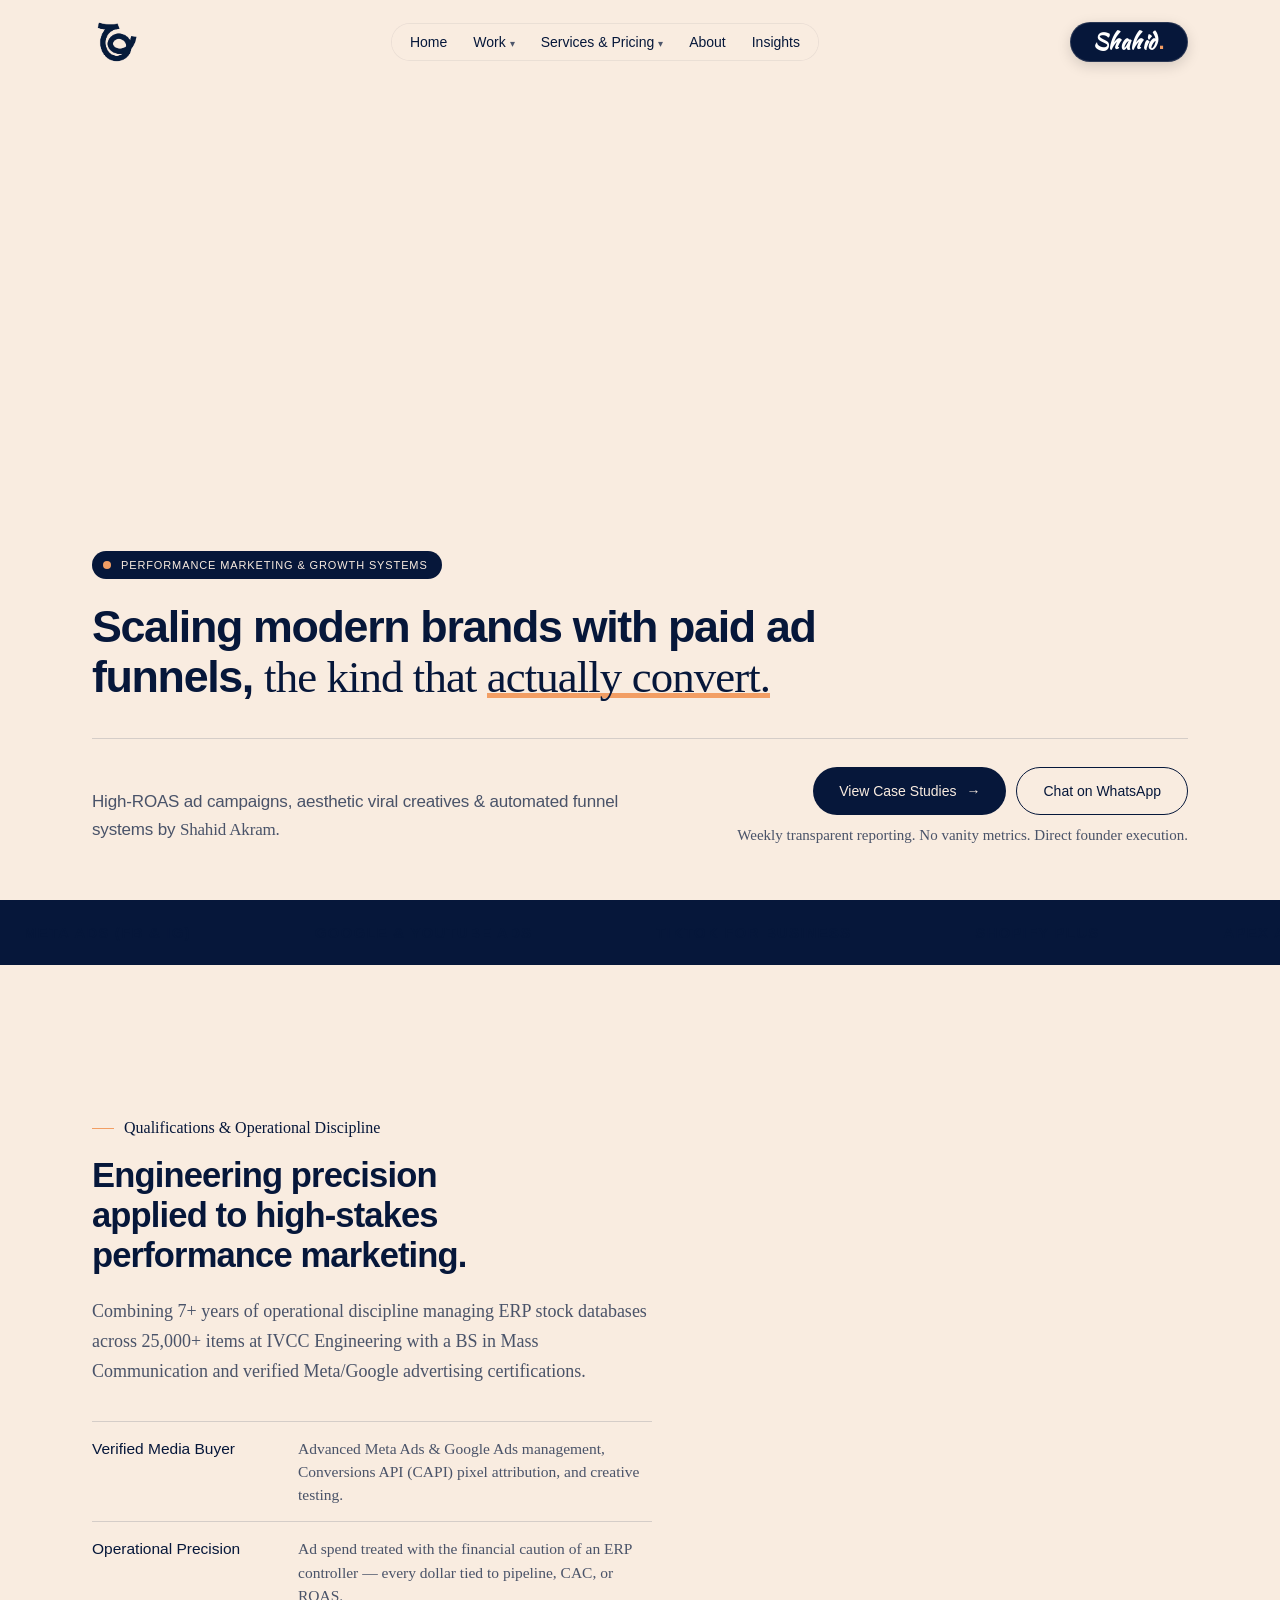
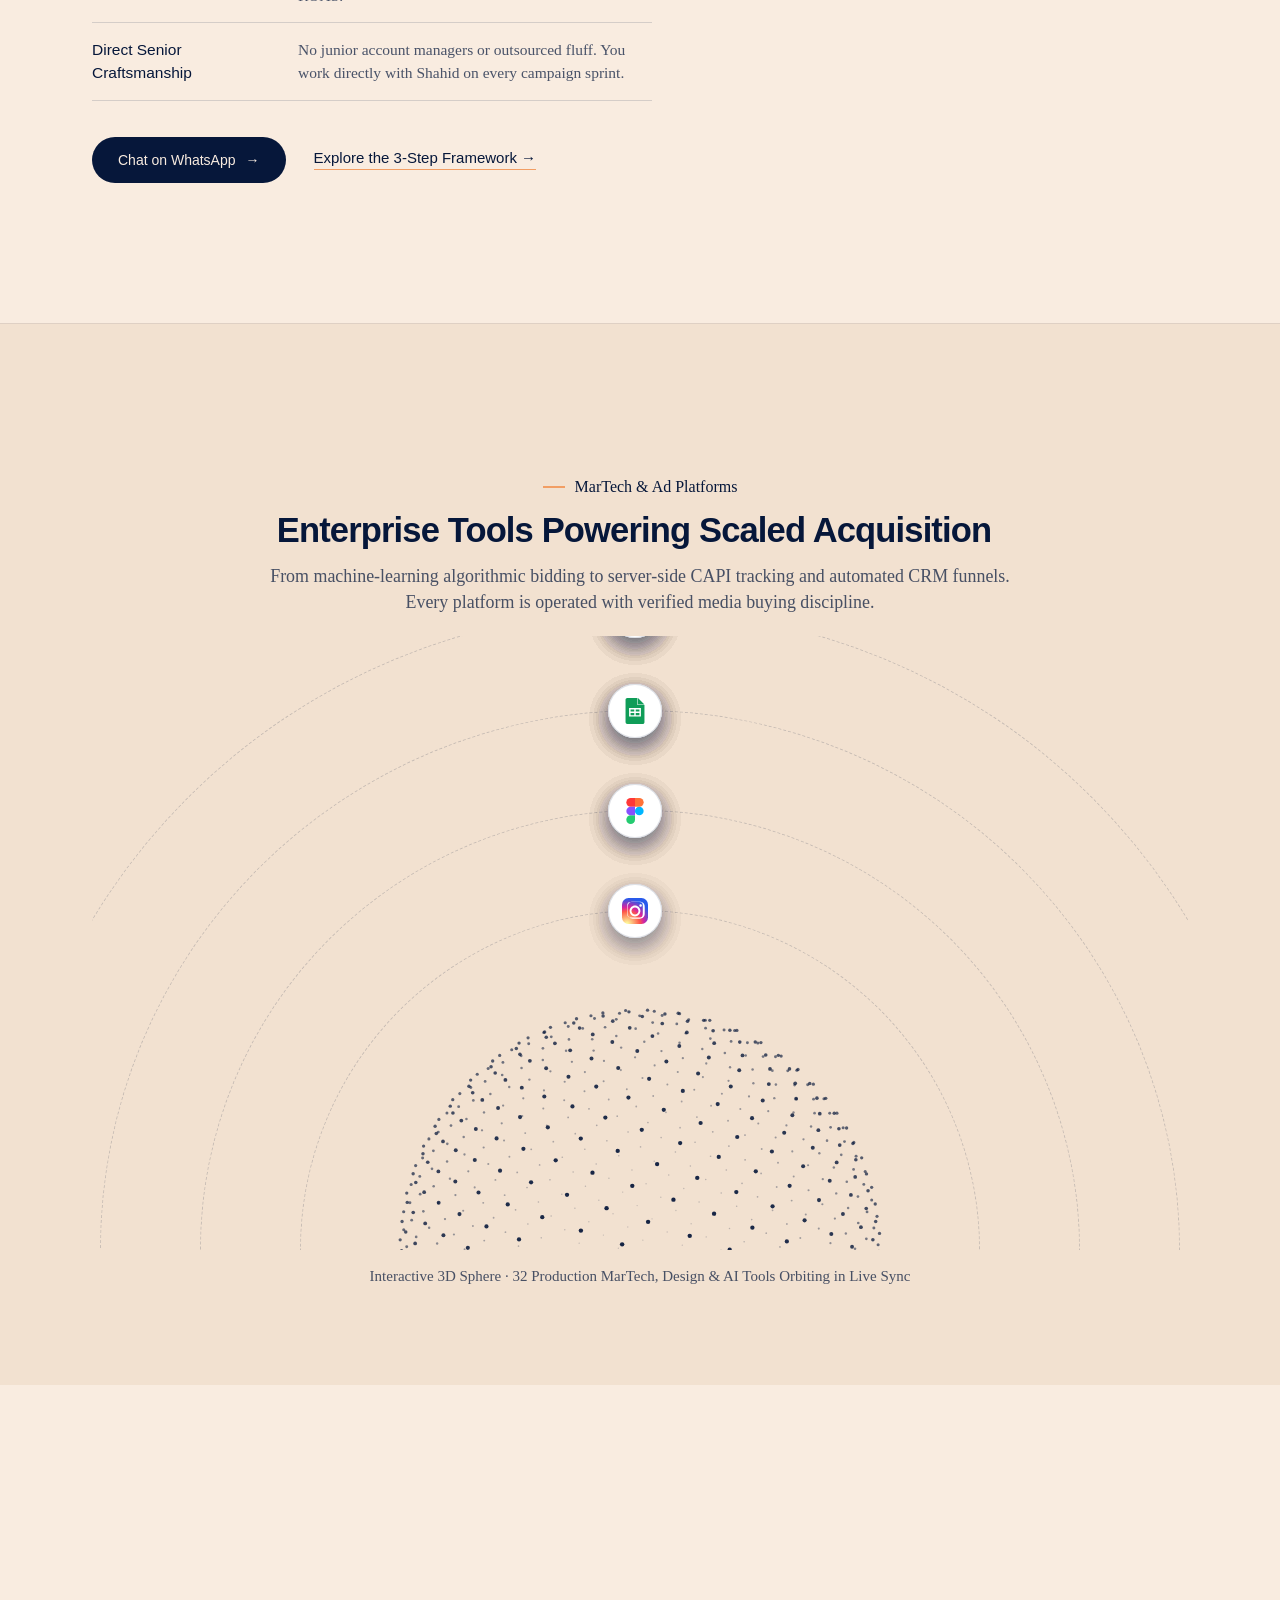
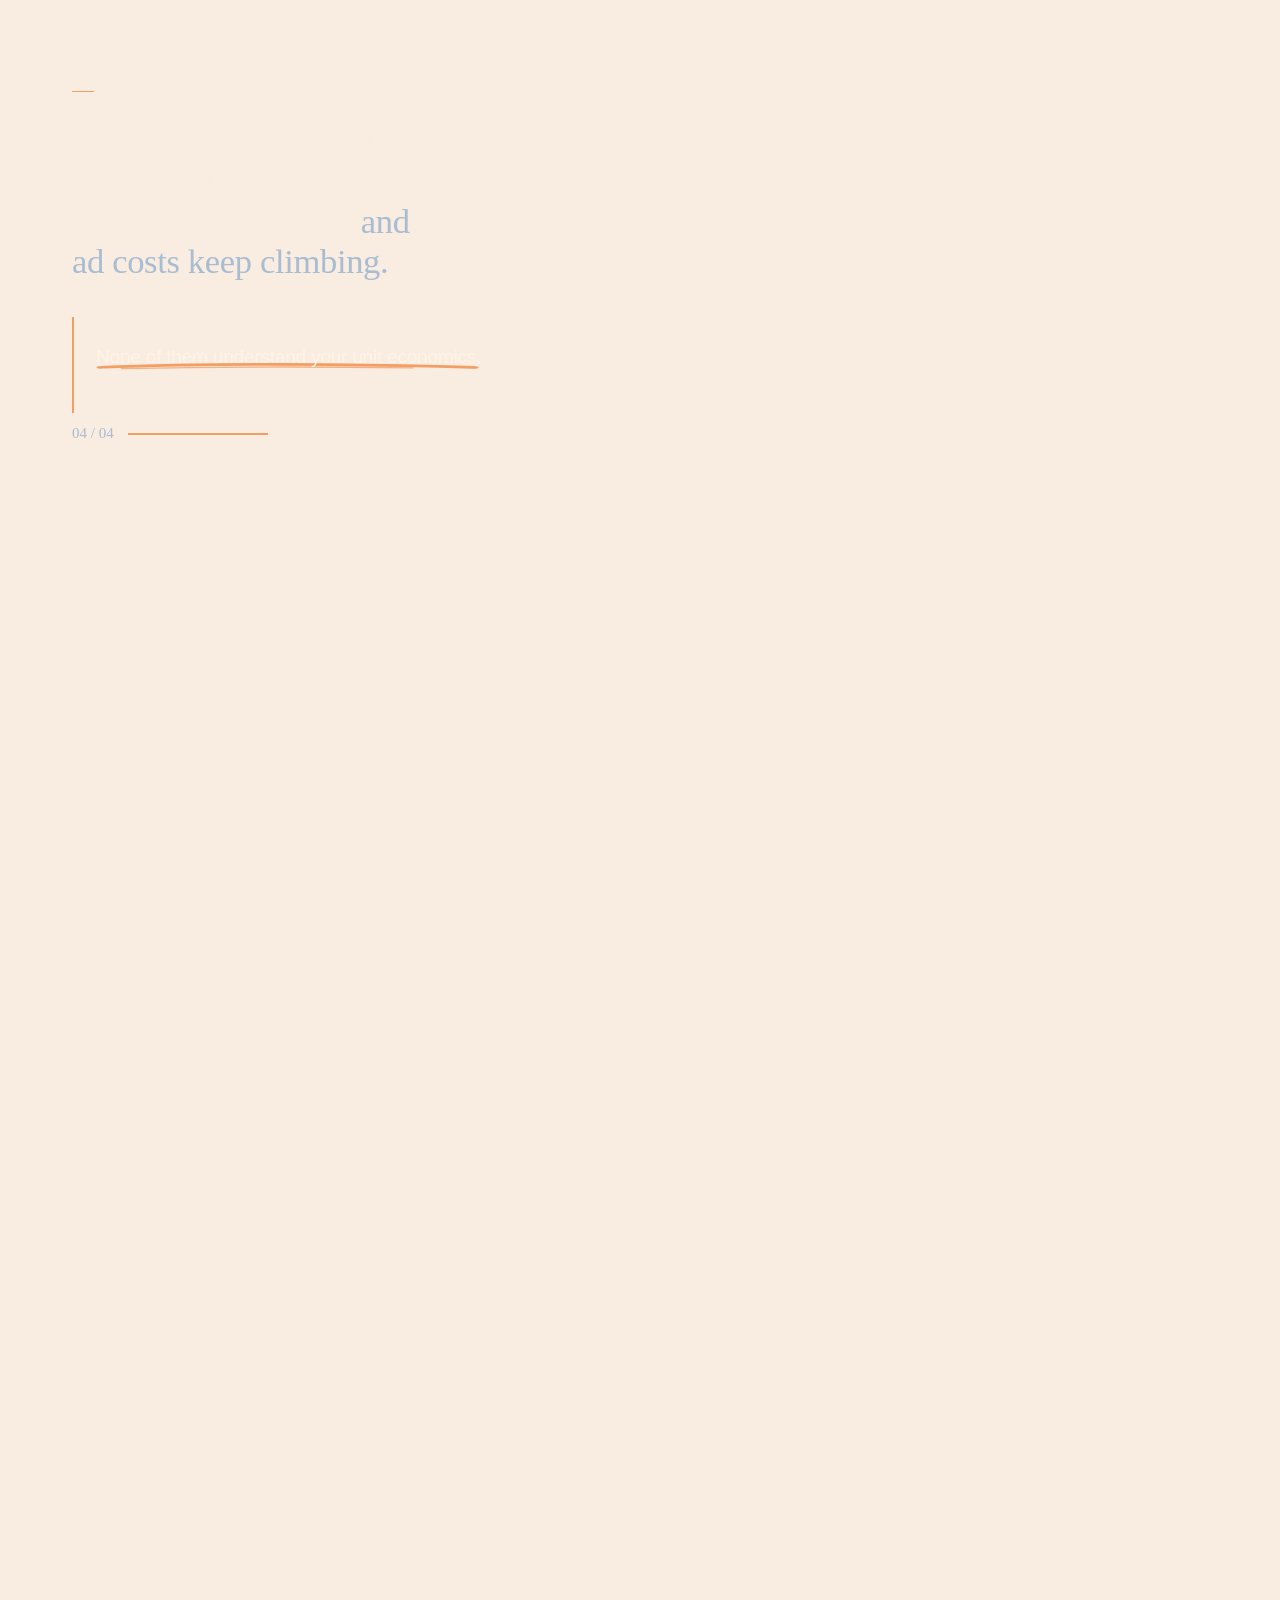
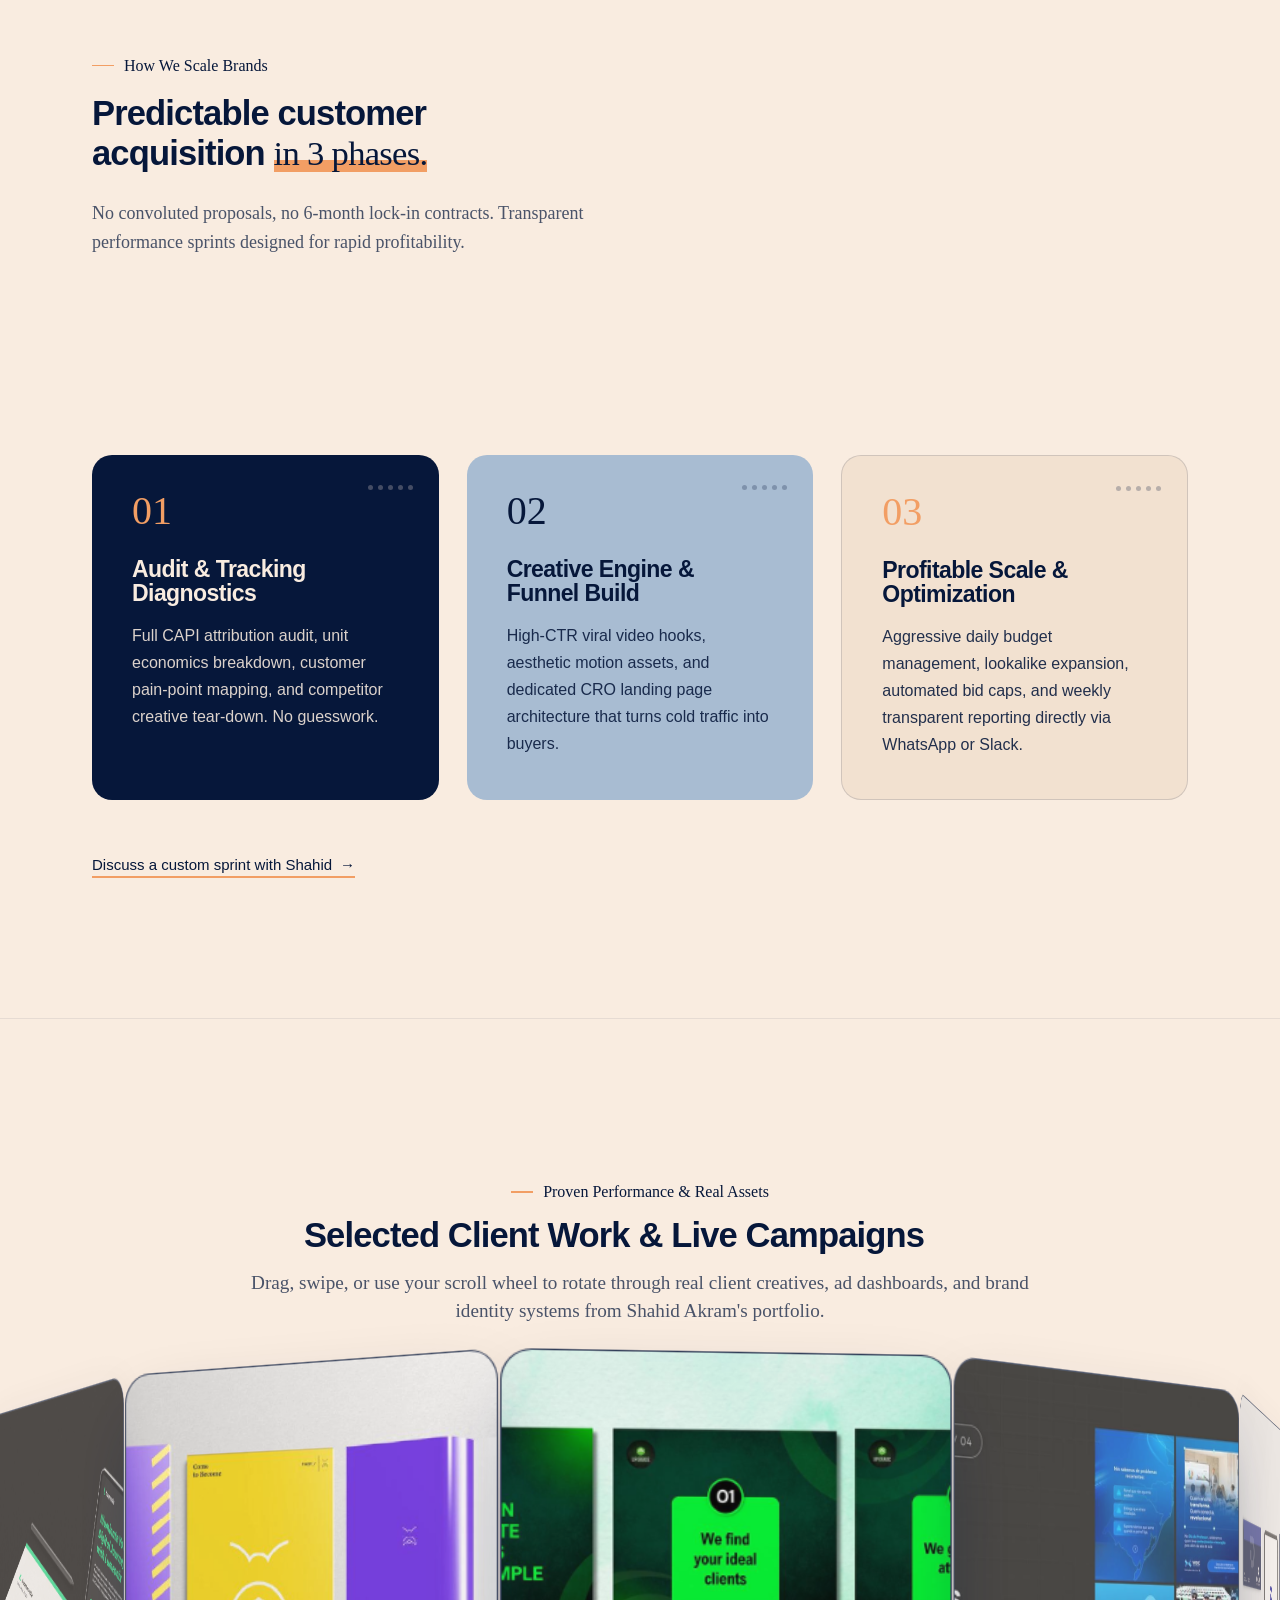
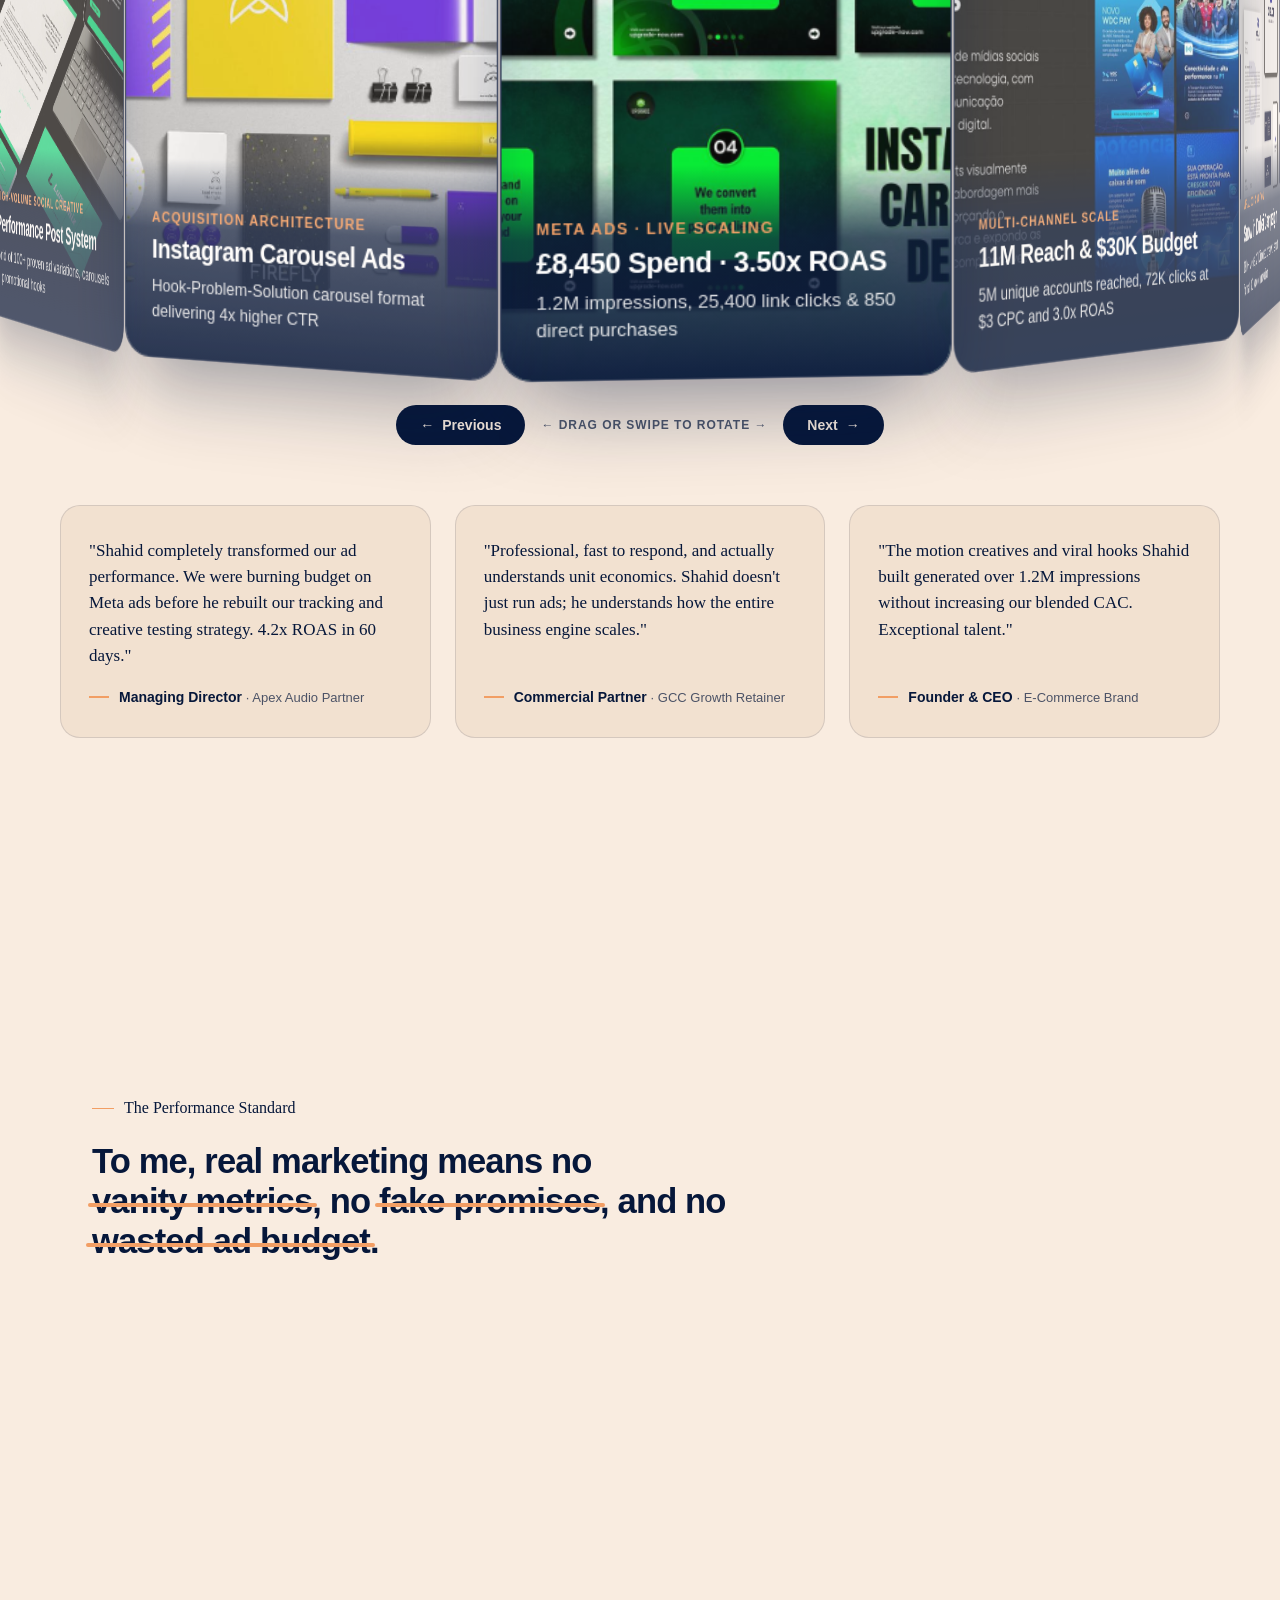
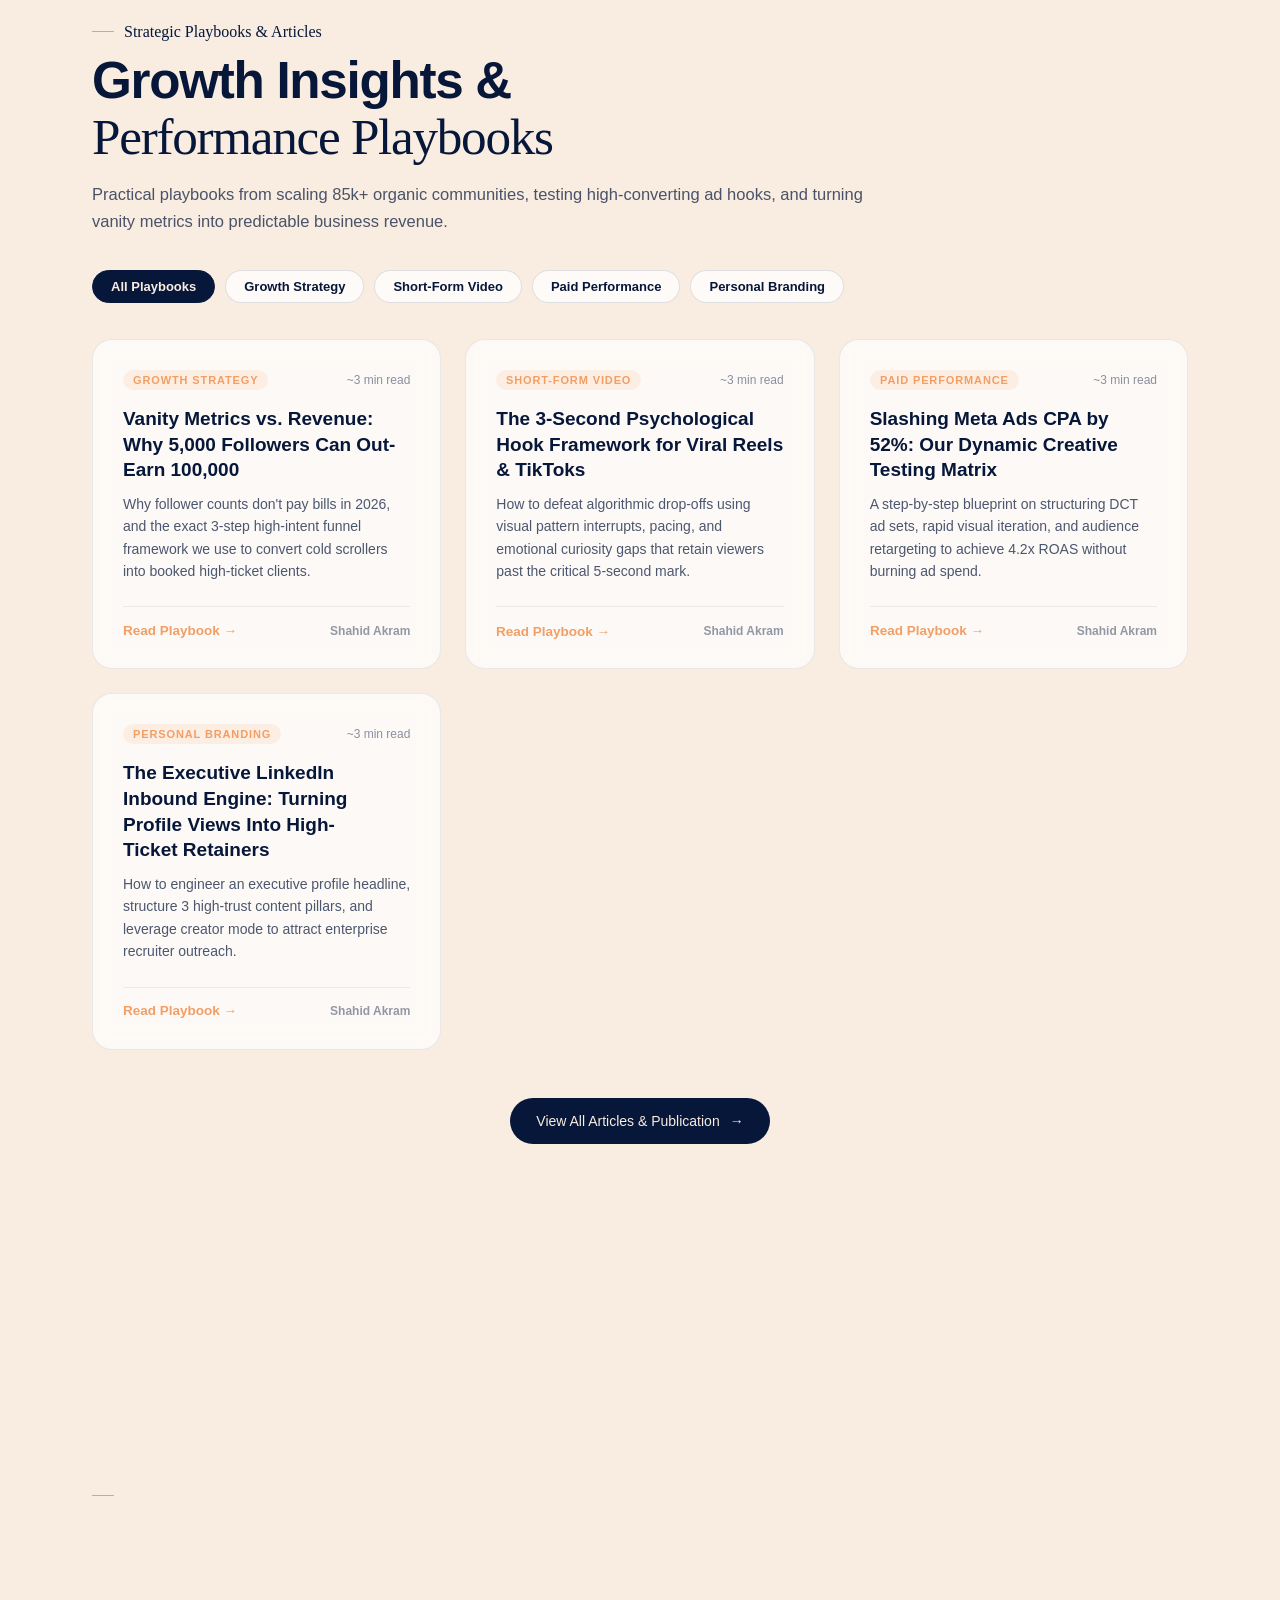
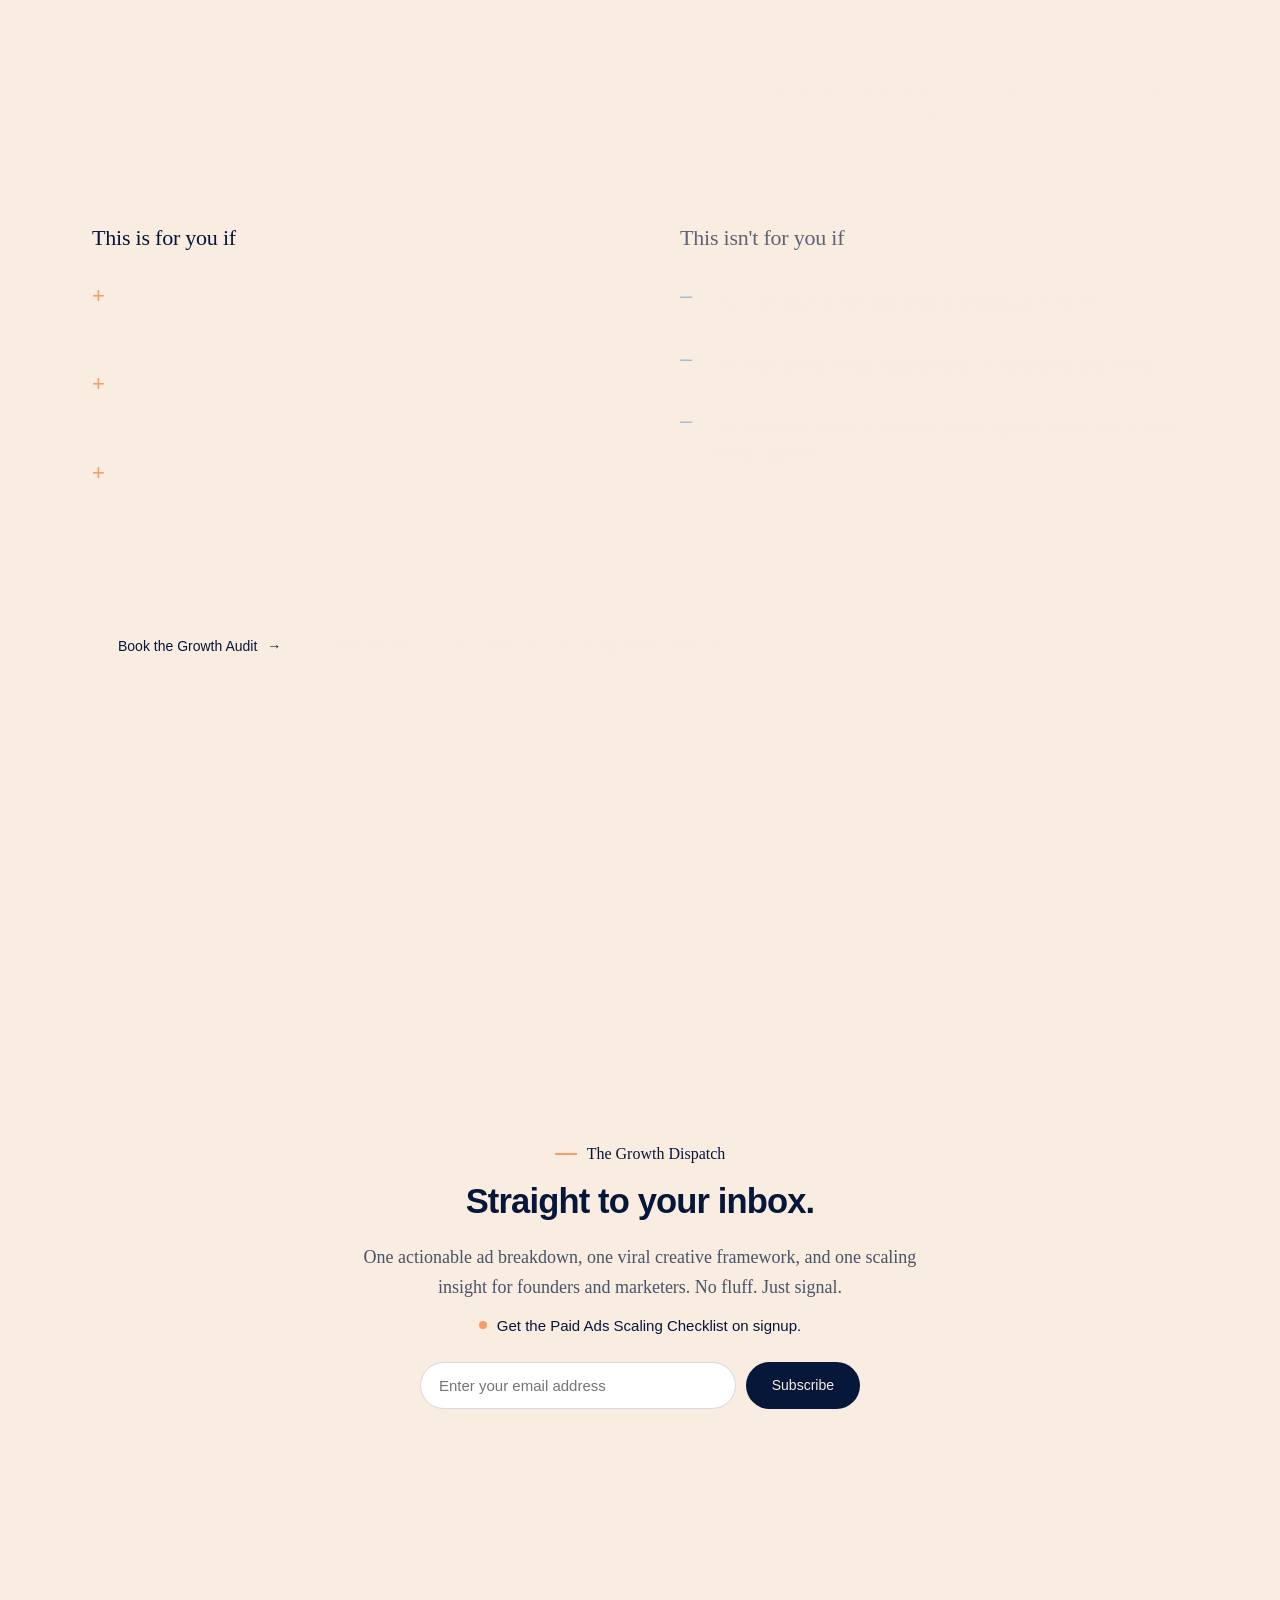
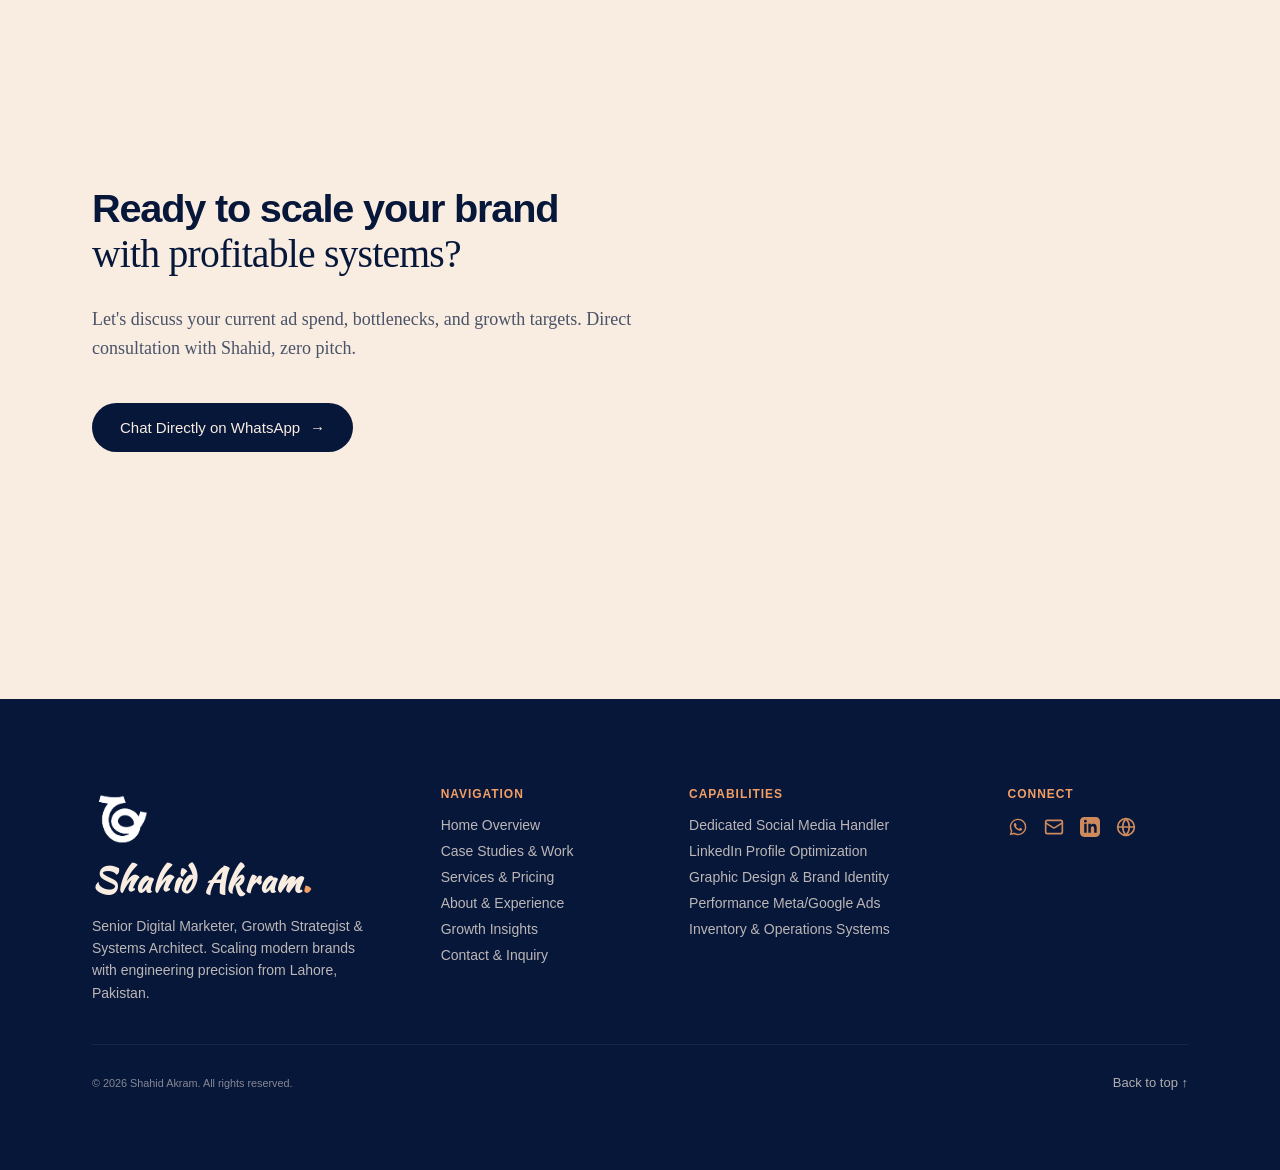
==== commit adabc2d9: "Add all 32 tools and platforms directly rolling on the celestial 3D sphere orbit circles" ====
--- a/index.html
+++ b/index.html
@@ -1005,172 +1005,48 @@
 }
 
 
-/* --- UNIFIED PRODUCTION TOOLS ARSENAL (IMAGE 1) --- */
-.tools-filter-bar {
+
+.orbit-scene {
+  position: relative;
+  width: 100%;
+  height: clamp(560px, 48vw, 700px) !important;
+  overflow: hidden;
   display: flex;
-  flex-wrap: wrap;
-  gap: 10px;
   justify-content: center;
-  margin: 48px auto 32px;
-  max-width: 960px;
-}
-.tool-filter-pill {
-  display: inline-flex;
-  align-items: center;
-  gap: 8px;
-  padding: 8px 18px;
-  background: rgba(255, 255, 255, 0.75);
-  border: 1px solid rgba(6, 23, 58, 0.12);
-  border-radius: 999px;
-  font-family: var(--sans, -apple-system, BlinkMacSystemFont, "Segoe UI", Roboto, sans-serif);
-  font-size: 13px;
-  font-weight: 600;
-  color: #06173A;
+  background: transparent;
+  margin-top: 10px;
+}
+.icon-shell {
+  position: relative;
+  z-index: 20;
+  width: 54px !important;
+  height: 54px !important;
+  margin-top: -27px !important;
+  display: grid;
+  place-items: center;
+  border: 1.5px solid rgba(6, 23, 58, 0.12) !important;
+  border-radius: 50% !important;
+  background: #ffffff !important;
+  box-shadow: 0 8px 24px rgba(6, 23, 58, 0.1) !important;
+  animation: var(--counter-animation) var(--duration) linear infinite;
+  transition: transform 0.28s cubic-bezier(0.16, 1, 0.3, 1), box-shadow 0.28s, border-color 0.28s !important;
   cursor: pointer;
-  transition: all 0.22s ease;
-  backdrop-filter: blur(8px);
-  -webkit-backdrop-filter: blur(8px);
-}
-.tool-filter-pill:hover {
-  background: rgba(6, 23, 58, 0.06);
-  border-color: rgba(6, 23, 58, 0.25);
-}
-.tool-filter-pill.is-active {
-  background: #06173A !important;
-  color: #F9ECE0 !important;
-  border-color: #06173A !important;
-}
-.tool-filter-count {
-  font-size: 11px;
-  opacity: 0.65;
-  background: rgba(0, 0, 0, 0.06);
-  padding: 2px 7px;
-  border-radius: 999px;
-}
-.tool-filter-pill.is-active .tool-filter-count {
-  background: rgba(249, 236, 224, 0.2);
-  color: #F9ECE0;
-}
-body.dark .tool-filter-pill {
-  background: rgba(255, 255, 255, 0.08);
-  color: #F9ECE0;
-  border-color: rgba(249, 236, 224, 0.16);
-}
-body.dark .tool-filter-pill.is-active {
-  background: #F29E64 !important;
-  color: #06173A !important;
-  border-color: #F29E64 !important;
-}
-body.dark .tool-filter-pill.is-active .tool-filter-count {
-  background: rgba(6, 23, 58, 0.25);
-  color: #06173A;
-}
-
-.tools-grid-unified {
-  display: grid;
-  grid-template-columns: repeat(4, 1fr);
-  gap: 14px;
-  margin-top: 24px;
-}
-@media (max-width: 1200px) {
-  .tools-grid-unified { grid-template-columns: repeat(3, 1fr); }
-}
-@media (max-width: 860px) {
-  .tools-grid-unified { grid-template-columns: repeat(2, 1fr); gap: 10px; }
-}
-@media (max-width: 520px) {
-  .tools-grid-unified { grid-template-columns: 1fr; gap: 10px; }
-  .tools-filter-bar { justify-content: flex-start; overflow-x: auto; padding-bottom: 8px; flex-wrap: nowrap; -webkit-overflow-scrolling: touch; }
-  .tool-filter-pill { flex-shrink: 0; }
-}
-
-.tool-card {
-  background: rgba(255, 255, 255, 0.72);
-  border: 1px solid rgba(6, 23, 58, 0.08);
-  border-radius: 16px;
-  padding: 12px 16px;
-  display: flex;
-  align-items: center;
-  gap: 14px;
-  cursor: pointer;
-  position: relative;
-  overflow: hidden;
-  min-height: 66px;
-  backdrop-filter: blur(8px);
-  -webkit-backdrop-filter: blur(8px);
-  transition: transform 0.28s cubic-bezier(0.175, 0.885, 0.32, 1.275), box-shadow 0.25s ease, border-color 0.25s ease, background 0.25s ease;
-}
-.tool-card:hover {
-  transform: translateY(-4px) scale(1.015);
-  border-color: #F29E64;
-  box-shadow: 0 12px 28px rgba(6, 23, 58, 0.08);
-}
-body.dark .tool-card {
-  background: rgba(14, 30, 56, 0.72);
-  border-color: rgba(249, 236, 224, 0.1);
-}
-body.dark .tool-card:hover {
-  border-color: #F29E64;
-  box-shadow: 0 12px 30px rgba(0, 0, 0, 0.45);
-}
-
-.tool-card__icon-wrap {
-  width: 42px;
-  height: 42px;
-  min-width: 42px;
-  max-width: 42px;
-  max-height: 42px;
-  border-radius: 11px;
-  background: #ffffff;
-  border: 1px solid rgba(60, 55, 40, 0.08);
-  box-shadow: 0 2px 8px rgba(0, 0, 0, 0.04);
-  display: flex;
-  align-items: center;
-  justify-content: center;
-  flex-shrink: 0;
-  overflow: hidden;
-  transition: transform 0.3s cubic-bezier(0.175, 0.885, 0.32, 1.275);
-}
-.tool-card:hover .tool-card__icon-wrap {
-  transform: scale(1.08);
-}
-.tool-card__icon {
-  width: 24px;
-  height: 24px;
+  pointer-events: auto;
+}
+.icon-shell:hover {
+  transform: scale(1.22) !important;
+  box-shadow: 0 16px 36px rgba(6, 23, 58, 0.22) !important;
+  border-color: var(--orange, #F29E64) !important;
+}
+.icon-shell svg {
   display: block;
-}
-.tool-card__info {
-  display: flex;
-  flex-direction: column;
-  gap: 2.5px;
-  min-width: 0;
-  flex: 1;
-}
-.tool-card__name {
-  font-family: var(--sans, -apple-system, BlinkMacSystemFont, "Segoe UI", Roboto, sans-serif);
-  font-size: 14.5px;
-  font-weight: 700;
-  line-height: 1.22;
-  color: var(--ink, #06173A);
-  margin: 0;
-  white-space: normal;
-  word-break: break-word;
-  transition: color 0.2s ease;
-}
-body.dark .tool-card__name {
-  color: #F9ECE0;
-}
-.tool-card__tag {
-  font-family: var(--mono, 'JetBrains Mono', monospace);
-  font-size: 11px;
-  font-weight: 600;
-  color: var(--ink-2, rgba(6, 23, 58, 0.65));
-  letter-spacing: 0.15px;
-  line-height: 1.2;
-  white-space: normal;
-}
-body.dark .tool-card__tag {
-  color: rgba(249, 236, 224, 0.65);
+  width: 26px !important;
+  height: 26px !important;
+}
+body.dark .icon-shell {
+  background: #0E2350 !important;
+  border-color: rgba(249, 236, 224, 0.18) !important;
+  box-shadow: 0 8px 24px rgba(0, 0, 0, 0.4) !important;
 }
 
 </style>
@@ -2082,744 +1958,10 @@
       <div id="orbitsMount"></div>
     </div>
     <div class="orbit-badge-caption">
-      <span>Interactive 3D Sphere · Orbiting channels configured with live attribution and API sync</span>
+      <span>Interactive 3D Sphere · 32 Production MarTech, Design &amp; AI Tools Orbiting in Live Sync</span>
     </div>
 
-    <!-- 32 UNIFIED TOOLS & PLATFORMS ARSENAL (IMAGE 1) -->
-    <div style="margin-top: 48px;">
-      <div style="text-align: center; margin-bottom: 24px;">
-        <span class="eyebrow rv">PRODUCTION ARSENAL &amp; TECH STACK</span>
-        <h3 class="rv" style="font-size: clamp(26px, 2.8vw, 38px); line-height: 1.2; margin: 10px 0 12px; color: var(--ink);">
-          Tools &amp; Platforms I Master Daily
-        </h3>
-        <p class="rv" style="max-width: 640px; margin: 0 auto; font-size: 15px; line-height: 1.6; color: var(--ink-2);">
-          Industry-leading platforms deployed daily to execute high-ROAS ad campaigns, design viral content, and automate growth systems.
-        </p>
-      </div>
-
-<div class="tools-filter-bar" id="toolsFilterBar">
-
-        <button type="button" class="tool-filter-pill is-active" data-cat="all">
-
-          <span>All Platforms</span>
-
-          <span class="tool-filter-count">32</span>
-
-        </button>
-
-        <button type="button" class="tool-filter-pill" data-cat="social">
-
-          <span>Social &amp; Schedulers</span>
-
-          <span class="tool-filter-count">6</span>
-
-        </button>
-
-        <button type="button" class="tool-filter-pill" data-cat="growth">
-
-          <span>Paid Ads &amp; Analytics</span>
-
-          <span class="tool-filter-count">4</span>
-
-        </button>
-
-        <button type="button" class="tool-filter-pill" data-cat="creative">
-
-          <span>Creative &amp; Design</span>
-
-          <span class="tool-filter-count">8</span>
-
-        </button>
-
-        <button type="button" class="tool-filter-pill" data-cat="ops">
-
-          <span>CRM &amp; Automation</span>
-
-          <span class="tool-filter-count">8</span>
-
-        </button>
-
-        <button type="button" class="tool-filter-pill" data-cat="ai">
-
-          <span>Generative AI &amp; LLMs</span>
-
-          <span class="tool-filter-count">6</span>
-
-        </button>
-
-      </div>
-
-
-
-      <!-- Unified High-Density Arsenal Grid (No Pillar Headers) -->
-
-      <div class="tools-grid-unified" id="toolsUnifiedGrid">
-
-        <div class="tool-card" data-category="social">
-
-          <div class="tool-card__icon-wrap">
-
-            <svg width="24" height="24" class="tool-card__icon" role="img" viewBox="0 0 24 24" xmlns="http://www.w3.org/2000/svg"><title>Hootsuite</title><path d="M11.417 11.14c.505.75.28 1.572-.38 2.017-.66.444-1.505.343-2.01-.407-.506-.75-.282-1.572.378-2.017.66-.444 1.506-.343 2.012.407zm5.017-.274c-.66.444-.884 1.266-.379 2.016.506.75 1.352.852 2.012.407.66-.444.884-1.266.379-2.016-.506-.75-1.352-.852-2.012-.407zm7.422-7.086L19.03 6.638l.236.272c2.224 2.613 3.591 6.409 4.247 8.606a4.362 4.362 0 0 1-.638 3.8C21.449 21.295 18.398 24 12.369 24c-6.58 0-10-3.25-11.644-5.251a3.117 3.117 0 0 1-.51-3.067c.909-2.444 2.766-7.126 4.257-8.825a13.158 13.158 0 0 1 2.897-2.478L2.4.534c-.27-.208-.034-.632.285-.513l8.077 3.006c.38-.066.758-.1 1.13-.1 1.407 0 2.737.307 4.074 1.084l7.744-.695c.266-.024.378.331.147.464zm-8.218 13.656a4.126 4.126 0 0 1-3.316-.232c-.073-.037-.143.055-.087.115.457.49 1.273 1.35 1.766 1.775.102.088.259.077.35-.023l1.369-1.512c.053-.059-.008-.15-.082-.123zm.24-1.156-1.796-2.018a.34.34 0 0 0-.513.008l-1.44 1.716a.18.18 0 0 0 .031.262c.333.239 1.148.76 1.942.76.734 0 1.402-.285 1.724-.447a.18.18 0 0 0 .052-.281zm1.616-8.409c-.3-.034-.603.035-.862.188l-1.808 1.07c-.45.268-1.02.231-1.432-.091L11.819 7.82a4.669 4.669 0 0 0-1.776-.858c-2.698-.638-4.532.78-5.914 3.44-1.32 2.539-.583 6.184 2.672 7.05 3.438.914 5.71-2.903 6.618-4.175a.439.439 0 0 1 .712-.002c1.408 1.916 3.306 3.968 5.34 3.557 2.656-.535 2.342-3.905 1.512-5.7-.735-1.588-1.83-3.074-3.49-3.262z"/></svg>
-
-          </div>
-
-          <div class="tool-card__info">
-
-            <span class="tool-card__name">Hootsuite</span>
-
-            <span class="tool-card__tag">Social Media Management</span>
-
-          </div>
-
-        </div>
-
-        <div class="tool-card" data-category="social">
-
-          <div class="tool-card__icon-wrap">
-
-            <svg width="24" height="24" class="tool-card__icon" role="img" viewBox="0 0 24 24" xmlns="http://www.w3.org/2000/svg"><title>Buffer</title><path d="M1.371 5.476L11.943 0l10.686 5.476-10.686 5.495zm3.36 4.81l7.212 3.547 7.288-3.547 3.398 1.655-10.686 5.202L1.371 11.94zm0 6.171l7.212 3.911 7.288-3.91 3.398 1.815L11.943 24 1.371 18.273z"/></svg>
-
-          </div>
-
-          <div class="tool-card__info">
-
-            <span class="tool-card__name">Buffer</span>
-
-            <span class="tool-card__tag">Publishing & Scheduling</span>
-
-          </div>
-
-        </div>
-
-        <div class="tool-card" data-category="social">
-
-          <div class="tool-card__icon-wrap">
-
-            <svg width="24" height="24" class="tool-card__icon" xmlns="http://www.w3.org/2000/svg" viewBox="0 0 24 24" fill="none">
-
-  <path d="M12 2C6.48 2 2 6.48 2 12c0 1.95.56 3.77 1.52 5.31L2.1 21.2a.75.75 0 0 0 .9.9l3.89-1.42A9.95 9.95 0 0 0 12 22c5.52 0 10-4.48 10-10S17.52 2 12 2zm0 17.5c-1.58 0-3.07-.44-4.34-1.21l-.31-.19-2.12.77.78-2.12-.19-.31A7.44 7.44 0 0 1 4.5 12c0-4.14 3.36-7.5 7.5-7.5s7.5 3.36 7.5 7.5-3.36 7.5-7.5 7.5z" fill="#2BB656"/>
-
-  <path d="M12 7c-2.76 0-5 2.24-5 5 0 1.05.33 2.02.88 2.83l.21.31-.77 2.12 2.12-.77.31.21c.81.55 1.78.88 2.83.88 2.76 0 5-2.24 5-5s-2.24-5-5-5z" fill="#52C41A"/>
-
-</svg>
-
-          </div>
-
-          <div class="tool-card__info">
-
-            <span class="tool-card__name">Sprout Social</span>
-
-            <span class="tool-card__tag">Audience Analytics & Listening</span>
-
-          </div>
-
-        </div>
-
-        <div class="tool-card" data-category="social">
-
-          <div class="tool-card__icon-wrap">
-
-            <svg width="24" height="24" class="tool-card__icon" xmlns="http://www.w3.org/2000/svg" viewBox="0 0 24 24" fill="none">
-
-  <defs>
-
-    <linearGradient id="metricool-grad" x1="2" y1="12" x2="22" y2="12" gradientUnits="userSpaceOnUse">
-
-      <stop stop-color="#00D2D3"/>
-
-      <stop offset="0.5" stop-color="#54A0FF"/>
-
-      <stop offset="1" stop-color="#5F27CD"/>
-
-    </linearGradient>
-
-  </defs>
-
-  <!-- Metricool Infinity M Flow -->
-
-  <path d="M6.5 7A4.5 4.5 0 0 0 2 11.5c0 2.48 2.02 4.5 4.5 4.5 2.1 0 3.88-1.44 4.35-3.41L12 8.7l1.15 3.89c.47 1.97 2.25 3.41 4.35 3.41 2.48 0 4.5-2.02 4.5-4.5S19.98 7 17.5 7c-2.1 0-3.88 1.44-4.35 3.41L12 14.3l-1.15-3.89A4.47 4.47 0 0 0 6.5 7zm0 2.5a2 2 0 1 1 0 4 2 2 0 0 1 0-4zm11 0a2 2 0 1 1 0 4 2 2 0 0 1 0-4z" fill="url(#metricool-grad)"/>
-
-</svg>
-
-          </div>
-
-          <div class="tool-card__info">
-
-            <span class="tool-card__name">Metricool</span>
-
-            <span class="tool-card__tag">Multi-Channel Tracking</span>
-
-          </div>
-
-        </div>
-
-        <div class="tool-card" data-category="social">
-
-          <div class="tool-card__icon-wrap">
-
-            <svg class="tool-card__icon" xmlns="http://www.w3.org/2000/svg" viewBox="0 0 24 24">
-
-  <radialGradient id="ig-rg" cx="19%" cy="100%" r="108%" fx="19%" fy="100%">
-
-    <stop offset="0%" stop-color="#fdf497" />
-
-    <stop offset="5%" stop-color="#fdf497" />
-
-    <stop offset="45%" stop-color="#fd5949" />
-
-    <stop offset="60%" stop-color="#d6249f" />
-
-    <stop offset="90%" stop-color="#285AEB" />
-
-  </radialGradient>
-
-  <rect width="24" height="24" rx="6" fill="url(#ig-rg)" />
-
-  <path d="M12 7.027c-2.742 0-4.973 2.231-4.973 4.973s2.231 4.973 4.973 4.973 4.973-2.231 4.973-4.973-2.231-4.973-4.973-4.973zm0 8.219c-1.79 0-3.246-1.456-3.246-3.246s1.456-3.246 3.246-3.246 3.246 1.456 3.246 3.246-1.456 3.246-3.246 3.246zm6.33-8.388c0 .641-.52 1.161-1.161 1.161s-1.161-.52-1.161-1.161.52-1.161 1.161-1.161 1.161.52 1.161 1.161zm2.637 1.168c-.06-1.264-.349-2.382-1.277-3.31-.928-.928-2.046-1.217-3.31-1.277-1.303-.074-5.21-.074-6.513 0-1.264.06-2.382.349-3.31 1.277-.928.928-1.217 2.046-1.277 3.31-.074 1.303-.074 5.21 0 6.513.06 1.264.349 2.382 1.277 3.31.928.928 2.046 1.217 3.31 1.277 1.303.074 5.21.074 6.513 0 1.264-.06 2.382-.349 3.31-1.277.928-.928 1.217-2.046 1.277-3.31.074-1.303.074-5.21 0-6.513zm-2.083 8.354c-.247.622-.724 1.1-1.346 1.346-1.039.412-3.504.317-5.538.317s-4.499.095-5.538-.317c-.622-.247-1.1-.724-1.346-1.346-.412-1.039-.317-3.504-.317-5.538s-.095-4.499.317-5.538c.247-.622.724-1.1 1.346-1.346 1.039-.412 3.504-.317 5.538-.317s4.499-.095 5.538.317c.622.247 1.1.724 1.346 1.346.412 1.039.317 3.504.317 5.538s.095 4.499-.317 5.538z" fill="#ffffff"/>
-
-</svg>
-
-          </div>
-
-          <div class="tool-card__info">
-
-            <span class="tool-card__name">Instagram Business</span>
-
-            <span class="tool-card__tag">Organic Growth & Carousels</span>
-
-          </div>
-
-        </div>
-
-        <div class="tool-card" data-category="social">
-
-          <div class="tool-card__icon-wrap">
-
-            <svg width="24" height="24" class="tool-card__icon" fill="#0A66C2" role="img" viewBox="0 0 24 24" xmlns="http://www.w3.org/2000/svg"><title>LinkedIn</title><path fill="#0A66C2" d="M20.447 20.452h-3.554v-5.569c0-1.328-.027-3.037-1.852-3.037-1.853 0-2.136 1.445-2.136 2.939v5.667H9.351V9h3.414v1.561h.046c.477-.9 1.637-1.85 3.37-1.85 3.601 0 4.267 2.37 4.267 5.455v6.286zM5.337 7.433c-1.144 0-2.063-.926-2.063-2.065 0-1.138.92-2.063 2.063-2.063 1.14 0 2.064.925 2.064 2.063 0 1.139-.925 2.065-2.064 2.065zm1.782 13.019H3.555V9h3.564v11.452zM22.225 0H1.771C.792 0 0 .774 0 1.729v20.542C0 23.227.792 24 1.771 24h20.451C23.2 24 24 23.227 24 22.271V1.729C24 .774 23.2 0 22.222 0h.003z"/></svg>
-
-          </div>
-
-          <div class="tool-card__info">
-
-            <span class="tool-card__name">LinkedIn Campaign Hub</span>
-
-            <span class="tool-card__tag">B2B Outreach & Ads</span>
-
-          </div>
-
-        </div>
-
-        <div class="tool-card" data-category="growth">
-
-          <div class="tool-card__icon-wrap">
-
-            <svg class="tool-card__icon" height="1em" style="flex:none;line-height:1" viewBox="0 0 24 24" width="1em" xmlns="http://www.w3.org/2000/svg"><title>Meta</title><path d="M6.897 4h-.024l-.031 2.615h.022c1.715 0 3.046 1.357 5.94 6.246l.175.297.012.02 1.62-2.438-.012-.019a48.763 48.763 0 00-1.098-1.716 28.01 28.01 0 00-1.175-1.629C10.413 4.932 8.812 4 6.896 4z" fill="url(#lobe-icons-meta-0-_R_0_)"></path><path d="M6.873 4C4.95 4.01 3.247 5.258 2.02 7.17a4.352 4.352 0 00-.01.017l2.254 1.231.011-.017c.718-1.083 1.61-1.774 2.568-1.785h.021L6.896 4h-.023z" fill="url(#lobe-icons-meta-1-_R_0_)"></path><path d="M2.019 7.17l-.011.017C1.2 8.447.598 9.995.274 11.664l-.005.022 2.534.6.004-.022c.27-1.467.786-2.828 1.456-3.845l.011-.017L2.02 7.17z" fill="url(#lobe-icons-meta-2-_R_0_)"></path><path d="M2.807 12.264l-2.533-.6-.005.022c-.177.918-.267 1.851-.269 2.786v.023l2.598.233v-.023a12.591 12.591 0 01.21-2.44z" fill="url(#lobe-icons-meta-3-_R_0_)"></path><path d="M2.677 15.537a5.462 5.462 0 01-.079-.813v-.022L0 14.468v.024a8.89 8.89 0 00.146 1.652l2.535-.585a4.106 4.106 0 01-.004-.022z" fill="url(#lobe-icons-meta-4-_R_0_)"></path><path d="M3.27 16.89c-.284-.31-.484-.756-.589-1.328l-.004-.021-2.535.585.004.021c.192 1.01.568 1.85 1.106 2.487l.014.017 2.018-1.745a2.106 2.106 0 01-.015-.016z" fill="url(#lobe-icons-meta-5-_R_0_)"></path><path d="M10.78 9.654c-1.528 2.35-2.454 3.825-2.454 3.825-2.035 3.2-2.739 3.917-3.871 3.917a1.545 1.545 0 01-1.186-.508l-2.017 1.744.014.017C2.01 19.518 3.058 20 4.356 20c1.963 0 3.374-.928 5.884-5.33l1.766-3.13a41.283 41.283 0 00-1.227-1.886z" fill="#0082FB"></path><path d="M13.502 5.946l-.016.016c-.4.43-.786.908-1.16 1.416.378.483.768 1.024 1.175 1.63.48-.743.928-1.345 1.367-1.807l.016-.016-1.382-1.24z" fill="url(#lobe-icons-meta-6-_R_0_)"></path><path d="M20.918 5.713C19.853 4.633 18.583 4 17.225 4c-1.432 0-2.637.787-3.723 1.944l-.016.016 1.382 1.24.016-.017c.715-.747 1.408-1.12 2.176-1.12.826 0 1.6.39 2.27 1.075l.015.016 1.589-1.425-.016-.016z" fill="#0082FB"></path><path d="M23.998 14.125c-.06-3.467-1.27-6.566-3.064-8.396l-.016-.016-1.588 1.424.015.016c1.35 1.392 2.277 3.98 2.361 6.971v.023h2.292v-.022z" fill="url(#lobe-icons-meta-7-_R_0_)"></path><path d="M23.998 14.15v-.023h-2.292v.022c.004.14.006.282.006.424 0 .815-.121 1.474-.368 1.95l-.011.022 1.708 1.782.013-.02c.62-.96.946-2.293.946-3.91 0-.083 0-.165-.002-.247z" fill="url(#lobe-icons-meta-8-_R_0_)"></path><path d="M21.344 16.52l-.011.02c-.214.402-.519.67-.917.787l.778 2.462a3.493 3.493 0 00.438-.182 3.558 3.558 0 001.366-1.218l.044-.065.012-.02-1.71-1.784z" fill="url(#lobe-icons-meta-9-_R_0_)"></path><path d="M19.92 17.393c-.262 0-.492-.039-.718-.14l-.798 2.522c.449.153.927.222 1.46.222.492 0 .943-.073 1.352-.215l-.78-2.462c-.167.05-.341.075-.517.073z" fill="url(#lobe-icons-meta-10-_R_0_)"></path><path d="M18.323 16.534l-.014-.017-1.836 1.914.016.017c.637.682 1.246 1.105 1.937 1.337l.797-2.52c-.291-.125-.573-.353-.9-.731z" fill="url(#lobe-icons-meta-11-_R_0_)"></path><path d="M18.309 16.515c-.55-.642-1.232-1.712-2.303-3.44l-1.396-2.336-.011-.02-1.62 2.438.012.02.989 1.668c.959 1.61 1.74 2.774 2.493 3.585l.016.016 1.834-1.914a2.353 2.353 0 01-.014-.017z" fill="url(#lobe-icons-meta-12-_R_0_)"></path><defs><linearGradient id="lobe-icons-meta-0-_R_0_" x1="75.897%" x2="26.312%" y1="89.199%" y2="12.194%"><stop offset=".06%" stop-color="#0867DF"></stop><stop offset="45.39%" stop-color="#0668E1"></stop><stop offset="85.91%" stop-color="#0064E0"></stop></linearGradient><linearGradient id="lobe-icons-meta-1-_R_0_" x1="21.67%" x2="97.068%" y1="75.874%" y2="23.985%"><stop offset="13.23%" stop-color="#0064DF"></stop><stop offset="99.88%" stop-color="#0064E0"></stop></linearGradient><linearGradient id="lobe-icons-meta-2-_R_0_" x1="38.263%" x2="60.895%" y1="89.127%" y2="16.131%"><stop offset="1.47%" stop-color="#0072EC"></stop><stop offset="68.81%" stop-color="#0064DF"></stop></linearGradient><linearGradient id="lobe-icons-meta-3-_R_0_" x1="47.032%" x2="52.15%" y1="90.19%" y2="15.745%"><stop offset="7.31%" stop-color="#007CF6"></stop><stop offset="99.43%" stop-color="#0072EC"></stop></linearGradient><linearGradient id="lobe-icons-meta-4-_R_0_" x1="52.155%" x2="47.591%" y1="58.301%" y2="37.004%"><stop offset="7.31%" stop-color="#007FF9"></stop><stop offset="100%" stop-color="#007CF6"></stop></linearGradient><linearGradient id="lobe-icons-meta-5-_R_0_" x1="37.689%" x2="61.961%" y1="12.502%" y2="63.624%"><stop offset="7.31%" stop-color="#007FF9"></stop><stop offset="100%" stop-color="#0082FB"></stop></linearGradient><linearGradient id="lobe-icons-meta-6-_R_0_" x1="34.808%" x2="62.313%" y1="68.859%" y2="23.174%"><stop offset="27.99%" stop-color="#007FF8"></stop><stop offset="91.41%" stop-color="#0082FB"></stop></linearGradient><linearGradient id="lobe-icons-meta-7-_R_0_" x1="43.762%" x2="57.602%" y1="6.235%" y2="98.514%"><stop offset="0%" stop-color="#0082FB"></stop><stop offset="99.95%" stop-color="#0081FA"></stop></linearGradient><linearGradient id="lobe-icons-meta-8-_R_0_" x1="60.055%" x2="39.88%" y1="4.661%" y2="69.077%"><stop offset="6.19%" stop-color="#0081FA"></stop><stop offset="100%" stop-color="#0080F9"></stop></linearGradient><linearGradient id="lobe-icons-meta-9-_R_0_" x1="30.282%" x2="61.081%" y1="59.32%" y2="33.244%"><stop offset="0%" stop-color="#027AF3"></stop><stop offset="100%" stop-color="#0080F9"></stop></linearGradient><linearGradient id="lobe-icons-meta-10-_R_0_" x1="20.433%" x2="82.112%" y1="50.001%" y2="50.001%"><stop offset="0%" stop-color="#0377EF"></stop><stop offset="99.94%" stop-color="#0279F1"></stop></linearGradient><linearGradient id="lobe-icons-meta-11-_R_0_" x1="40.303%" x2="72.394%" y1="35.298%" y2="57.811%"><stop offset=".19%" stop-color="#0471E9"></stop><stop offset="100%" stop-color="#0377EF"></stop></linearGradient><linearGradient id="lobe-icons-meta-12-_R_0_" x1="32.254%" x2="68.003%" y1="19.719%" y2="84.908%"><stop offset="27.65%" stop-color="#0867DF"></stop><stop offset="100%" stop-color="#0471E9"></stop></linearGradient></defs></svg>
-
-          </div>
-
-          <div class="tool-card__info">
-
-            <span class="tool-card__name">Meta Ads Manager</span>
-
-            <span class="tool-card__tag">Paid Acquisition & Scaling</span>
-
-          </div>
-
-        </div>
-
-        <div class="tool-card" data-category="growth">
-
-          <div class="tool-card__icon-wrap">
-
-            <svg width="24" height="24" class="tool-card__icon" fill="#4285F4" role="img" viewBox="0 0 24 24" xmlns="http://www.w3.org/2000/svg"><title>Google Ads</title><path fill="#4285F4" d="M3.9998 22.9291C1.7908 22.9291 0 21.1383 0 18.9293s1.7908-3.9998 3.9998-3.9998 3.9998 1.7908 3.9998 3.9998-1.7908 3.9998-3.9998 3.9998zm19.4643-6.0004L15.4632 3.072C14.3586 1.1587 11.9121.5028 9.9988 1.6074S7.4295 5.1585 8.5341 7.0718l8.0009 13.8567c1.1046 1.9133 3.5511 2.5679 5.4644 1.4646 1.9134-1.1046 2.568-3.5511 1.4647-5.4644zM7.5137 4.8438L1.5645 15.1484A4.5 4.5 0 0 1 4 14.4297c2.5597-.0075 4.6248 2.1585 4.4941 4.7148l3.2168-5.5723-3.6094-6.25c-.4499-.7793-.6322-1.6394-.5878-2.4784z"/></svg>
-
-          </div>
-
-          <div class="tool-card__info">
-
-            <span class="tool-card__name">Google Ads</span>
-
-            <span class="tool-card__tag">Search, Display & YouTube</span>
-
-          </div>
-
-        </div>
-
-        <div class="tool-card" data-category="growth">
-
-          <div class="tool-card__icon-wrap">
-
-            <svg class="tool-card__icon" xmlns="http://www.w3.org/2000/svg" viewBox="0 0 24 24">
-
-  <rect width="24" height="24" rx="6" fill="#010101"/>
-
-  <path d="M12.53.02C13.84 0 15.14.01 16.44 0c.08 1.53.63 3.09 1.75 4.17 1.12 1.11 2.7 1.62 4.24 1.79v4.03c-1.44-.05-2.89-.35-4.2-.97-.57-.26-1.1-.59-1.62-.93-.01 2.92.01 5.84-.02 8.75-.08 1.4-.54 2.79-1.35 3.94-1.31 1.92-3.58 3.17-5.91 3.21-1.43.08-2.86-.31-4.08-1.03-2.02-1.19-3.44-3.37-3.65-5.71-.02-.5-.03-1-.01-1.49.18-1.9 1.12-3.72 2.58-4.96 1.66-1.44 3.98-2.13 6.15-1.72.02 1.48-.04 2.96-.04 4.44-.99-.32-2.15-.23-3.02.37-.63.41-1.11 1.04-1.36 1.75-.21.51-.24 1.07-.14 1.61.24 1.14.99 2.11 2.02 2.62.91.47 1.97.56 2.98.31 1.05-.24 1.96-.94 2.47-1.89.37-.66.52-1.42.52-2.18V.02h-.73z" fill="#25F4EE"/>
-
-  <path d="M13.53 1.02c1.31 0 2.61.01 3.91 0 .08 1.53.63 3.09 1.75 4.17 1.12 1.11 2.7 1.62 4.24 1.79v3.03c-1.44-.05-2.89-.35-4.2-.97-.57-.26-1.1-.59-1.62-.93-.01 2.92.01 5.84-.02 8.75-.08 1.4-.54 2.79-1.35 3.94-1.31 1.92-3.58 3.17-5.91 3.21-1.43.08-2.86-.31-4.08-1.03-2.02-1.19-3.44-3.37-3.65-5.71-.02-.5-.03-1-.01-1.49.18-1.9 1.12-3.72 2.58-4.96 1.66-1.44 3.98-2.13 6.15-1.72.02 1.48-.04 2.96-.04 4.44-.99-.32-2.15-.23-3.02.37-.63.41-1.11 1.04-1.36 1.75-.21.51-.24 1.07-.14 1.61.24 1.14.99 2.11 2.02 2.62.91.47 1.97.56 2.98.31 1.05-.24 1.96-.94 2.47-1.89.37-.66.52-1.42.52-2.18V1.02h-.73z" fill="#FE2C55"/>
-
-  <path d="M13.03.52c1.31 0 2.61.01 3.91 0 .08 1.53.63 3.09 1.75 4.17 1.12 1.11 2.7 1.62 4.24 1.79v3.53c-1.44-.05-2.89-.35-4.2-.97-.57-.26-1.1-.59-1.62-.93-.01 2.92.01 5.84-.02 8.75-.08 1.4-.54 2.79-1.35 3.94-1.31 1.92-3.58 3.17-5.91 3.21-1.43.08-2.86-.31-4.08-1.03-2.02-1.19-3.44-3.37-3.65-5.71-.02-.5-.03-1-.01-1.49.18-1.9 1.12-3.72 2.58-4.96 1.66-1.44 3.98-2.13 6.15-1.72.02 1.48-.04 2.96-.04 4.44-.99-.32-2.15-.23-3.02.37-.63.41-1.11 1.04-1.36 1.75-.21.51-.24 1.07-.14 1.61.24 1.14.99 2.11 2.02 2.62.91.47 1.97.56 2.98.31 1.05-.24 1.96-.94 2.47-1.89.37-.66.52-1.42.52-2.18V.52h-.73z" fill="#FFFFFF"/>
-
-</svg>
-
-          </div>
-
-          <div class="tool-card__info">
-
-            <span class="tool-card__name">TikTok Ads</span>
-
-            <span class="tool-card__tag">Short-Form Spark Ads</span>
-
-          </div>
-
-        </div>
-
-        <div class="tool-card" data-category="growth">
-
-          <div class="tool-card__icon-wrap">
-
-            <svg width="24" height="24" class="tool-card__icon" fill="#E37400" role="img" viewBox="0 0 24 24" xmlns="http://www.w3.org/2000/svg"><title>Google Analytics</title><path fill="#E37400" d="M22.84 2.9982v17.9987c.0086 1.6473-1.3197 2.9897-2.967 2.9984a2.9808 2.9808 0 01-.3677-.0208c-1.528-.226-2.6477-1.5558-2.6105-3.1V3.1204c-.0369-1.5458 1.0856-2.8762 2.6157-3.1 1.6361-.1915 3.1178.9796 3.3093 2.6158.014.1201.0208.241.0202.3619zM4.1326 18.0548c-1.6417 0-2.9726 1.331-2.9726 2.9726C1.16 22.6691 2.4909 24 4.1326 24s2.9726-1.3309 2.9726-2.9726-1.331-2.9726-2.9726-2.9726zm7.8728-9.0098c-.0171 0-.0342 0-.0513.0003-1.6495.0904-2.9293 1.474-2.891 3.1256v7.9846c0 2.167.9535 3.4825 2.3505 3.763 1.6118.3266 3.1832-.7152 3.5098-2.327.04-.1974.06-.3983.0593-.5998v-8.9585c.003-1.6474-1.33-2.9852-2.9773-2.9882z"/></svg>
-
-          </div>
-
-          <div class="tool-card__info">
-
-            <span class="tool-card__name">Google Analytics 4</span>
-
-            <span class="tool-card__tag">Conversion & Event Tracking</span>
-
-          </div>
-
-        </div>
-
-        <div class="tool-card" data-category="creative">
-
-          <div class="tool-card__icon-wrap">
-
-            <svg width="24" height="24" class="tool-card__icon" fill="#00C4CC" role="img" viewBox="0 0 24 24" xmlns="http://www.w3.org/2000/svg"><title>Canva</title><path fill="#00C4CC" d="M12 0C5.373 0 0 5.373 0 12s5.373 12 12 12 12-5.373 12-12S18.627 0 12 0zM6.962 7.68c.754 0 1.337.549 1.405 1.2.069.583-.171 1.097-.822 1.406-.343.171-.48.172-.549.069-.034-.069 0-.137.069-.206.617-.514.617-.926.548-1.508-.034-.378-.308-.618-.583-.618-1.2 0-2.914 2.674-2.674 4.629.103.754.549 1.646 1.509 1.646.308 0 .65-.103.96-.24.5-.264.799-.47 1.097-.8-.073-.885.704-2.046 1.851-2.046.515 0 .926.205.96.583.068.514-.377.582-.514.582s-.378-.034-.378-.17c-.034-.138.309-.07.275-.378-.035-.206-.24-.274-.446-.274-.72 0-1.131.994-1.029 1.611.035.275.172.549.447.549.205 0 .514-.31.617-.755.068-.308.343-.514.583-.514.102 0 .17.034.205.171v.138c-.034.137-.137.548-.102.651 0 .069.034.171.17.171.092 0 .436-.18.777-.459.117-.59.253-1.298.253-1.357.034-.24.137-.48.617-.48.103 0 .171.034.205.171v.138l-.136.617c.445-.583 1.097-.994 1.508-.994.172 0 .309.102.309.274 0 .103 0 .274-.069.446-.137.377-.309.96-.412 1.474 0 .137.035.274.207.274.171 0 .685-.206 1.096-.754l.007-.004c-.002-.068-.007-.134-.007-.202 0-.411.035-.754.104-.994.068-.274.411-.514.617-.514.103 0 .205.069.205.171 0 .035 0 .103-.034.137-.137.446-.24.857-.24 1.269 0 .24.034.582.102.788 0 .034.035.069.07.069.068 0 .548-.445.89-1.028-.308-.206-.48-.549-.48-.96 0-.72.446-1.097.858-1.097.343 0 .617.24.617.72 0 .308-.103.65-.274.96h.102a.77.77 0 0 0 .584-.24.293.293 0 0 1 .134-.117c.335-.425.83-.74 1.41-.74.48 0 .924.205.959.582.068.515-.378.618-.515.618l-.002-.002c-.138 0-.377-.035-.377-.172 0-.137.309-.068.274-.376-.034-.206-.24-.275-.446-.275-.686 0-1.13.891-1.028 1.611.034.275.171.583.445.583.206 0 .515-.308.652-.754.068-.274.343-.514.583-.514.103 0 .17.034.205.171 0 .069 0 .206-.137.652-.17.308-.171.48-.137.617.034.274.171.48.309.583.034.034.068.102.068.102 0 .069-.034.138-.137.138-.034 0-.068 0-.103-.035-.514-.205-.72-.548-.789-.891-.205.24-.445.377-.72.377-.445 0-.89-.411-.96-.926a1.609 1.609 0 0 1 .075-.649c-.203.13-.422.203-.623.203h-.17c-.447.652-.927 1.098-1.27 1.303a.896.896 0 0 1-.377.104c-.068 0-.171-.035-.205-.104-.095-.152-.156-.392-.193-.667-.481.527-1.145.805-1.453.805-.343 0-.548-.206-.582-.55v-.376c.102-.754.377-1.2.377-1.337a.074.074 0 0 0-.069-.07c-.24 0-1.028.824-1.166 1.373l-.103.445c-.068.309-.377.515-.582.515-.103 0-.172-.035-.206-.172v-.137l.046-.233c-.435.31-.87.508-1.075.508-.308 0-.48-.172-.514-.412-.206.274-.445.412-.754.412-.352 0-.696-.24-.862-.593-.244.275-.523.553-.852.764-.48.309-1.028.549-1.68.549-.582 0-1.097-.309-1.371-.583-.412-.377-.651-.96-.686-1.509-.205-1.68.823-3.84 2.4-4.8.378-.205.755-.343 1.132-.343zm9.77 3.291c-.104 0-.172.172-.172.343 0 .274.137.583.309.755a1.74 1.74 0 0 0 .102-.583c0-.343-.137-.515-.24-.515z"/></svg>
-
-          </div>
-
-          <div class="tool-card__info">
-
-            <span class="tool-card__name">Canva Pro</span>
-
-            <span class="tool-card__tag">Brand Decks & Templates</span>
-
-          </div>
-
-        </div>
-
-        <div class="tool-card" data-category="creative">
-
-          <div class="tool-card__icon-wrap">
-
-            <svg width="24" height="24" class="tool-card__icon" fill="#31A8FF" role="img" viewBox="0 0 24 24" xmlns="http://www.w3.org/2000/svg"><title>Adobe Photoshop</title><path fill="#31A8FF" d="M9.85 8.42c-.37-.15-.77-.21-1.18-.2-.26 0-.49 0-.68.01-.2-.01-.34 0-.41.01v3.36c.14.01.27.02.39.02h.53c.39 0 .78-.06 1.15-.18.32-.09.6-.28.82-.53.21-.25.31-.59.31-1.03.01-.31-.07-.62-.23-.89-.17-.26-.41-.46-.7-.57zM19.75.3H4.25C1.9.3 0 2.2 0 4.55v14.899c0 2.35 1.9 4.25 4.25 4.25h15.5c2.35 0 4.25-1.9 4.25-4.25V4.55C24 2.2 22.1.3 19.75.3zm-7.391 11.65c-.399.56-.959.98-1.609 1.22-.68.25-1.43.34-2.25.34-.24 0-.4 0-.5-.01s-.24-.01-.43-.01v3.209c.01.07-.04.131-.11.141H5.52c-.08 0-.12-.041-.12-.131V6.42c0-.07.03-.11.1-.11.17 0 .33 0 .56-.01.24-.01.49-.01.76-.02s.56-.01.87-.02c.31-.01.61-.01.91-.01.82 0 1.5.1 2.06.31.5.17.96.45 1.34.82.32.32.57.71.73 1.14.149.42.229.85.229 1.3.001.86-.199 1.57-.6 2.13zm7.091 3.89c-.28.4-.671.709-1.12.891-.49.209-1.09.318-1.811.318-.459 0-.91-.039-1.359-.129-.35-.061-.7-.17-1.02-.32-.07-.039-.121-.109-.111-.189v-1.74c0-.029.011-.07.041-.09.029-.02.06-.01.09.01.39.23.8.391 1.24.49.379.1.779.15 1.18.15.38 0 .65-.051.83-.141.16-.07.27-.24.27-.42 0-.141-.08-.27-.24-.4-.16-.129-.489-.279-.979-.471-.51-.18-.979-.42-1.42-.719-.31-.221-.569-.51-.761-.85-.159-.32-.239-.67-.229-1.021 0-.43.12-.84.341-1.21.25-.4.619-.72 1.049-.92.469-.239 1.059-.349 1.769-.349.41 0 .83.03 1.24.09.3.04.59.12.86.23.039.01.08.05.1.09.01.04.02.08.02.12v1.63c0 .04-.02.08-.05.1-.09.02-.14.02-.18 0-.3-.16-.62-.27-.96-.34-.37-.08-.74-.13-1.12-.13-.2-.01-.41.02-.601.07-.129.03-.24.1-.31.2-.05.08-.08.18-.08.27s.04.18.101.26c.09.11.209.2.34.27.229.12.47.23.709.33.541.18 1.061.43 1.541.73.33.209.6.49.789.83.16.318.24.67.23 1.029.011.471-.129.94-.389 1.331z"/></svg>
-
-          </div>
-
-          <div class="tool-card__info">
-
-            <span class="tool-card__name">Adobe Photoshop</span>
-
-            <span class="tool-card__tag">Raster Imaging & Retouching</span>
-
-          </div>
-
-        </div>
-
-        <div class="tool-card" data-category="creative">
-
-          <div class="tool-card__icon-wrap">
-
-            <svg width="24" height="24" class="tool-card__icon" fill="#FF9A00" role="img" viewBox="0 0 24 24" xmlns="http://www.w3.org/2000/svg"><title>Adobe Illustrator</title><path fill="#FF9A00" d="M10.53 10.73c-.1-.31-.19-.61-.29-.92-.1-.31-.19-.6-.27-.89-.08-.28-.15-.54-.22-.78h-.02c-.09.43-.2.86-.34 1.29-.15.48-.3.98-.46 1.48-.14.51-.29.98-.44 1.4h2.54c-.06-.211-.14-.46-.23-.721-.09-.269-.18-.559-.27-.859zM19.75.3H4.25C1.9.3 0 2.2 0 4.55v14.9c0 2.35 1.9 4.25 4.25 4.25h15.5c2.35 0 4.25-1.9 4.25-4.25V4.55C24 2.2 22.1.3 19.75.3zM14.7 16.83h-2.091c-.069.01-.139-.04-.159-.11l-.82-2.38H7.91l-.76 2.35c-.02.09-.1.15-.19.141H5.08c-.11 0-.14-.061-.11-.18L8.19 7.38c.03-.1.06-.21.1-.33.04-.21.06-.43.06-.65-.01-.05.03-.1.08-.11h2.59c.08 0 .12.03.13.08l3.65 10.3c.03.109 0 .16-.1.16zm3.4-.15c0 .11-.039.16-.129.16H16.01c-.1 0-.15-.061-.15-.16v-7.7c0-.1.041-.14.131-.14h1.98c.09 0 .129.05.129.14v7.7zm-.209-9.03c-.231.24-.571.37-.911.35-.33.01-.65-.12-.891-.35-.23-.25-.35-.58-.34-.92-.01-.34.12-.66.359-.89.242-.23.562-.35.892-.35.391 0 .689.12.91.35.22.24.34.56.33.89.01.34-.11.67-.349.92z"/></svg>
-
-          </div>
-
-          <div class="tool-card__info">
-
-            <span class="tool-card__name">Adobe Illustrator</span>
-
-            <span class="tool-card__tag">Vector Branding & Iconography</span>
-
-          </div>
-
-        </div>
-
-        <div class="tool-card" data-category="creative">
-
-          <div class="tool-card__icon-wrap">
-
-            <svg class="tool-card__icon" xmlns="http://www.w3.org/2000/svg" viewBox="0 0 24 24" fill="none">
-
-  <rect width="24" height="24" rx="5.5" fill="url(#ae-grad)"/>
-
-  <defs>
-
-    <linearGradient id="ae-grad" x1="0" y1="0" x2="24" y2="24" gradientUnits="userSpaceOnUse">
-
-      <stop stop-color="#5C5CFF"/>
-
-      <stop offset="0.5" stop-color="#9333EA"/>
-
-      <stop offset="1" stop-color="#E11D48"/>
-
-    </linearGradient>
-
-  </defs>
-
-  <!-- Clean Stylized Ex -->
-
-  <path d="M6 8h4.5v1.6H7.8v2.1h2.4v1.6H7.8v2.3h2.8v1.6H6V8zm6.5 4.5l1.8-2.9h1.9l-2.6 4 2.8 4.4h-2l-2-3.1-2 3.1h-1.9l2.8-4.3-2.6-4.1h2l1.8 2.9z" fill="#FFFFFF"/>
-
-</svg>
-
-          </div>
-
-          <div class="tool-card__info">
-
-            <span class="tool-card__name">Adobe Express</span>
-
-            <span class="tool-card__tag">Quick Social Visuals</span>
-
-          </div>
-
-        </div>
-
-        <div class="tool-card" data-category="creative">
-
-          <div class="tool-card__icon-wrap">
-
-            <svg width="24" height="24" class="tool-card__icon" xmlns="http://www.w3.org/2000/svg" viewBox="0 0 24 24" fill="#000000">
-
-  <path d="M24.189 6.442V2.671l-4.535 2.383V4.91c.002-1.505-1.078-2.411-2.638-2.411H2.64C.993 2.5 0 3.407 0 4.91V8.72L6.354 12 0 15.316v3.8C0 20.595 1 21.5 2.64 21.5h14.373c1.56 0 2.639-.907 2.639-2.382v-.197l4.536 2.409v-3.828L13.64 12 24.19 6.443zM9.982 13.873l7.797 4.083H2.157l7.825-4.083zm7.741-7.828l-7.742 4.057-7.825-4.057h15.567z"/>
-
-</svg>
-
-          </div>
-
-          <div class="tool-card__info">
-
-            <span class="tool-card__name">CapCut Pro</span>
-
-            <span class="tool-card__tag">Viral Short-Form Video & Hooks</span>
-
-          </div>
-
-        </div>
-
-        <div class="tool-card" data-category="creative">
-
-          <div class="tool-card__icon-wrap">
-
-            <svg width="24" height="24" class="tool-card__icon" fill="#EA77FF" role="img" viewBox="0 0 24 24" xmlns="http://www.w3.org/2000/svg"><title>Adobe Premiere Pro</title><path fill="#EA77FF" d="M10.15 8.42a2.93 2.93 0 00-1.18-.2 13.9 13.9 0 00-1.09.02v3.36l.39.02h.53c.39 0 .78-.06 1.15-.18.32-.09.6-.28.82-.53.21-.25.31-.59.31-1.03a1.45 1.45 0 00-.93-1.46zM19.75.3H4.25A4.25 4.25 0 000 4.55v14.9c0 2.35 1.9 4.25 4.25 4.25h15.5c2.35 0 4.25-1.9 4.25-4.25V4.55C24 2.2 22.1.3 19.75.3zm-7.09 11.65c-.4.56-.96.98-1.61 1.22-.68.25-1.43.34-2.25.34l-.5-.01-.43-.01v3.21a.12.12 0 01-.11.14H5.82c-.08 0-.12-.04-.12-.13V6.42c0-.07.03-.11.1-.11l.56-.01.76-.02.87-.02.91-.01c.82 0 1.5.1 2.06.31.5.17.96.45 1.34.82.32.32.57.71.73 1.14.15.42.23.85.23 1.3 0 .86-.2 1.57-.6 2.13zm6.82-3.15v1.95c0 .08-.05.11-.16.11a4.35 4.35 0 00-1.92.37c-.19.09-.37.21-.51.37v5.1c0 .1-.04.14-.13.14h-1.97a.14.14 0 01-.16-.12v-5.58l-.01-.75-.02-.78c0-.23-.02-.45-.04-.68a.1.1 0 01.07-.11h1.78c.1 0 .18.07.2.16a3.03 3.03 0 01.13.92c.3-.35.67-.64 1.08-.86a3.1 3.1 0 011.52-.39c.07-.01.13.04.14.11v.04z"/></svg>
-
-          </div>
-
-          <div class="tool-card__info">
-
-            <span class="tool-card__name">Adobe Premiere Pro</span>
-
-            <span class="tool-card__tag">Multi-Cam Timeline Editing</span>
-
-          </div>
-
-        </div>
-
-        <div class="tool-card" data-category="creative">
-
-          <div class="tool-card__icon-wrap">
-
-            <svg width="24" height="24" class="tool-card__icon" fill="#9999FF" role="img" viewBox="0 0 24 24" xmlns="http://www.w3.org/2000/svg"><title>Adobe After Effects</title><path fill="#9999FF" d="M8.54 10.73c-.1-.31-.19-.61-.29-.92s-.19-.6-.27-.89c-.08-.28-.15-.54-.22-.78h-.02c-.09.43-.2.86-.34 1.29-.15.48-.3.98-.46 1.48-.13.51-.29.98-.44 1.4h2.54c-.06-.21-.14-.46-.23-.72-.09-.27-.18-.56-.27-.86zm8.58-.29c-.55-.03-1.07.26-1.33.76-.12.23-.19.47-.22.72h2.109c.26 0 .45 0 .57-.01.08-.01.16-.03.23-.08v-.1c0-.13-.021-.25-.061-.37-.178-.56-.708-.94-1.298-.92zM19.75.3H4.25C1.9.3 0 2.2 0 4.55v14.9c0 2.35 1.9 4.25 4.25 4.25h15.5c2.35 0 4.25-1.9 4.25-4.25V4.55C24 2.2 22.1.3 19.75.3zm-7.04 16.511h-2.09c-.07.01-.14-.041-.16-.11l-.82-2.4H5.92l-.76 2.36c-.02.09-.1.15-.19.14H3.09c-.11 0-.14-.06-.11-.18L6.2 7.39c.03-.1.06-.19.1-.31.04-.21.06-.43.06-.65-.01-.05.03-.1.08-.11h2.59c.07 0 .12.03.13.08l3.65 10.25c.03.11.001.161-.1.161zm7.851-3.991c-.021.189-.031.33-.041.42-.01.07-.069.13-.14.13-.06 0-.17.01-.33.021-.159.02-.35.029-.579.029-.23 0-.471-.04-.73-.04h-3.17c.039.31.14.62.31.89.181.271.431.48.729.601.4.17.841.26 1.281.25.35-.011.699-.04 1.039-.11.311-.039.61-.119.891-.23.05-.039.08-.02.08.08v1.531c0 .039-.01.08-.021.119-.021.03-.04.051-.069.07-.32.14-.65.24-1 .3-.471.09-.94.13-1.42.12-.761 0-1.4-.12-1.92-.35-.49-.211-.921-.541-1.261-.95-.319-.39-.55-.83-.69-1.31-.14-.471-.209-.961-.209-1.461 0-.539.08-1.07.25-1.59.16-.5.41-.96.75-1.37.33-.4.739-.72 1.209-.95.471-.23 1.03-.31 1.67-.31.531-.01 1.06.09 1.55.31.41.18.77.45 1.05.8.26.34.47.72.601 1.14.129.4.189.81.189 1.22 0 .24-.01.45-.019.64z"/></svg>
-
-          </div>
-
-          <div class="tool-card__info">
-
-            <span class="tool-card__name">Adobe After Effects</span>
-
-            <span class="tool-card__tag">Kinetic Typography & VFX</span>
-
-          </div>
-
-        </div>
-
-        <div class="tool-card" data-category="creative">
-
-          <div class="tool-card__icon-wrap">
-
-            <svg class="tool-card__icon" height="1em" style="flex:none;line-height:1" viewBox="0 0 24 24" width="1em" xmlns="http://www.w3.org/2000/svg"><title>Figma</title><path d="M4 20a4 4 0 014-4h4v4a4 4 0 01-8 0z" fill="#24CB71"></path><path d="M12 0v8h4a4 4 0 000-8h-4z" fill="#FF7237"></path><path d="M15.967 16a4 4 0 100-8 4 4 0 000 8z" fill="#00B6FF"></path><path d="M4 4a4 4 0 004 4h4V0H8a4 4 0 00-4 4z" fill="#FF3737"></path><path d="M4 12a4 4 0 004 4h4V8H8a4 4 0 00-4 4z" fill="#874FFF"></path></svg>
-
-          </div>
-
-          <div class="tool-card__info">
-
-            <span class="tool-card__name">Figma Pro</span>
-
-            <span class="tool-card__tag">UI Layouts & Design Systems</span>
-
-          </div>
-
-        </div>
-
-        <div class="tool-card" data-category="ops">
-
-          <div class="tool-card__icon-wrap">
-
-            <svg width="24" height="24" class="tool-card__icon" role="img" viewBox="0 0 24 24" xmlns="http://www.w3.org/2000/svg"><title>HubSpot</title><path d="M18.164 7.93V5.084a2.198 2.198 0 001.267-1.978v-.067A2.2 2.2 0 0017.238.845h-.067a2.2 2.2 0 00-2.193 2.193v.067a2.196 2.196 0 001.252 1.973l.013.006v2.852a6.22 6.22 0 00-2.969 1.31l.012-.01-7.828-6.095A2.497 2.497 0 104.3 4.656l-.012.006 7.697 5.991a6.176 6.176 0 00-1.038 3.446c0 1.343.425 2.588 1.147 3.607l-.013-.02-2.342 2.343a1.968 1.968 0 00-.58-.095h-.002a2.033 2.033 0 102.033 2.033 1.978 1.978 0 00-.1-.595l.005.014 2.317-2.317a6.247 6.247 0 104.782-11.134l-.036-.005zm-.964 9.378a3.206 3.206 0 113.215-3.207v.002a3.206 3.206 0 01-3.207 3.207z"/></svg>
-
-          </div>
-
-          <div class="tool-card__info">
-
-            <span class="tool-card__name">HubSpot</span>
-
-            <span class="tool-card__tag">Inbound CRM & Lead Funnels</span>
-
-          </div>
-
-        </div>
-
-        <div class="tool-card" data-category="ops">
-
-          <div class="tool-card__icon-wrap">
-
-            <svg width="24" height="24" class="tool-card__icon" role="img" viewBox="0 0 24 24" xmlns="http://www.w3.org/2000/svg"><title>MailChimp</title><path d="M11.267 0C6.791-.015-1.82 10.246 1.397 12.964l.79.669a3.88 3.88 0 0 0-.22 1.792c.084.84.518 1.644 1.22 2.266.666.59 1.542.964 2.392.964 1.406 3.24 4.62 5.228 8.386 5.34 4.04.12 7.433-1.776 8.854-5.182.093-.24.488-1.316.488-2.267 0-.956-.54-1.352-.885-1.352-.01-.037-.078-.286-.172-.586-.093-.3-.19-.51-.19-.51.375-.563.382-1.065.332-1.35-.053-.353-.2-.653-.496-.964-.296-.311-.902-.63-1.753-.868l-.446-.124c-.002-.019-.024-1.053-.043-1.497-.014-.32-.042-.822-.197-1.315-.186-.668-.508-1.253-.911-1.627 1.112-1.152 1.806-2.422 1.804-3.511-.003-2.095-2.576-2.729-5.746-1.416l-.672.285A678.22 678.22 0 0 0 12.7.504C12.304.159 11.817.002 11.267 0zm.073.873c.166 0 .322.019.465.058.297.084 1.28 1.224 1.28 1.224s-1.826 1.013-3.52 2.426c-2.28 1.757-4.005 4.311-5.037 7.082-.811.158-1.526.618-1.963 1.253-.261-.218-.748-.64-.834-.804-.698-1.326.761-3.902 1.781-5.357C5.834 3.44 9.37.867 11.34.873zm3.286 3.273c.04-.002.06.05.028.074-.143.11-.299.26-.413.414a.04.04 0 0 0 .031.064c.659.004 1.587.235 2.192.574.041.023.012.103-.034.092-.915-.21-2.414-.369-3.97.01-1.39.34-2.45.863-3.224 1.426-.04.028-.086-.023-.055-.06.896-1.035 1.999-1.935 2.987-2.44.034-.018.07.019.052.052-.079.143-.23.447-.278.678-.007.035.032.063.062.042.615-.42 1.684-.868 2.622-.926zm3.023 3.205l.056.001a.896.896 0 0 1 .456.146c.534.355.61 1.216.638 1.845.015.36.059 1.229.074 1.478.034.571.184.651.487.751.17.057.33.098.563.164.706.198 1.125.4 1.39.658.157.162.23.333.253.497.083.608-.472 1.36-1.942 2.041-1.607.746-3.557.935-4.904.785l-.471-.053c-1.078-.145-1.693 1.247-1.046 2.201.417.615 1.552 1.015 2.688 1.015 2.604 0 4.605-1.111 5.35-2.072a.987.987 0 0 0 .06-.085c.036-.055.006-.085-.04-.054-.608.416-3.31 2.069-6.2 1.571 0 0-.351-.057-.672-.182-.255-.1-.788-.344-.853-.891 2.333.72 3.801.039 3.801.039a.072.072 0 0 0 .042-.072.067.067 0 0 0-.074-.06s-1.911.283-3.718-.378c.197-.64.72-.408 1.51-.345a11.045 11.045 0 0 0 3.647-.394c.818-.234 1.892-.697 2.727-1.356.281.618.38 1.299.38 1.299s.219-.04.4.073c.173.106.299.326.213.895-.176 1.063-.628 1.926-1.387 2.72a5.714 5.714 0 0 1-1.666 1.244c-.34.18-.704.334-1.087.46-2.863.935-5.794-.093-6.739-2.3a3.545 3.545 0 0 1-.189-.522c-.403-1.455-.06-3.2 1.008-4.299.065-.07.132-.153.132-.256 0-.087-.055-.179-.102-.243-.374-.543-1.669-1.466-1.409-3.254.187-1.284 1.31-2.189 2.357-2.135.089.004.177.01.266.015.453.027.85.085 1.223.1.625.028 1.187-.063 1.853-.618.225-.187.405-.35.71-.401.028-.005.092-.028.215-.028zm.022 2.18a.42.42 0 0 0-.06.005c-.335.054-.347.468-.228 1.04.068.32.187.595.32.765.175-.02.343-.022.498 0 .089-.205.104-.557.024-.942-.112-.535-.261-.872-.554-.868zm-3.66 1.546a1.724 1.724 0 0 0-1.016.326c-.16.117-.311.28-.29.378.008.032.031.056.088.063.131.015.592-.217 1.122-.25.374-.023.684.094.923.2.239.104.386.173.443.113.037-.038.026-.11-.031-.204-.118-.192-.36-.387-.618-.497a1.601 1.601 0 0 0-.621-.129zm4.082.81c-.171-.003-.313.186-.317.42-.004.236.131.43.303.432.172.003.314-.185.318-.42.004-.236-.132-.429-.304-.432zm-3.58.172c-.05 0-.102.002-.155.008-.311.05-.483.152-.593.247-.094.082-.152.173-.152.237a.075.075 0 0 0 .075.076c.07 0 .228-.063.228-.063a1.98 1.98 0 0 1 1.001-.104c.157.018.23.027.265-.026.01-.016.022-.049-.01-.1-.063-.103-.311-.269-.66-.275zm2.26.4c-.127 0-.235.051-.283.148-.075.154.035.363.246.466.21.104.443.063.52-.09.075-.155-.035-.364-.246-.467a.542.542 0 0 0-.237-.058zm-11.635.024c.048 0 .098 0 .149.003.73.04 1.806.6 2.052 2.19.217 1.41-.128 2.843-1.449 3.069-.123.02-.248.029-.374.026-1.22-.033-2.539-1.132-2.67-2.435-.145-1.44.591-2.548 1.894-2.811.117-.024.252-.04.398-.042zm-.07.927a1.144 1.144 0 0 0-.847.364c-.38.418-.439.988-.366 1.19.027.073.07.094.1.098.064.008.16-.039.22-.2a1.2 1.2 0 0 0 .017-.052 1.58 1.58 0 0 1 .157-.37.689.689 0 0 1 .955-.199c.266.174.369.5.255.81-.058.161-.154.469-.133.721.043.511.357.717.64.738.274.01.466-.143.515-.256.029-.067.005-.107-.011-.125-.043-.053-.113-.037-.18-.021a.638.638 0 0 1-.16.022.347.347 0 0 1-.294-.148c-.078-.12-.073-.3.013-.504.011-.028.025-.058.04-.092.138-.308.368-.825.11-1.317-.195-.37-.513-.602-.894-.65a1.135 1.135 0 0 0-.138-.01z"/></svg>
-
-          </div>
-
-          <div class="tool-card__info">
-
-            <span class="tool-card__name">Mailchimp</span>
-
-            <span class="tool-card__tag">Email Campaigns & Automations</span>
-
-          </div>
-
-        </div>
-
-        <div class="tool-card" data-category="ops">
-
-          <div class="tool-card__icon-wrap">
-
-            <svg width="24" height="24" class="tool-card__icon" role="img" viewBox="0 0 24 24" xmlns="http://www.w3.org/2000/svg"><title>Slack</title><path d="M5.042 15.165a2.528 2.528 0 0 1-2.52 2.523A2.528 2.528 0 0 1 0 15.165a2.527 2.527 0 0 1 2.522-2.52h2.52v2.52zM6.313 15.165a2.527 2.527 0 0 1 2.521-2.52 2.527 2.527 0 0 1 2.521 2.52v6.313A2.528 2.528 0 0 1 8.834 24a2.528 2.528 0 0 1-2.521-2.522v-6.313zM8.834 5.042a2.528 2.528 0 0 1-2.521-2.52A2.528 2.528 0 0 1 8.834 0a2.528 2.528 0 0 1 2.521 2.522v2.52H8.834zM8.834 6.313a2.528 2.528 0 0 1 2.521 2.521 2.528 2.528 0 0 1-2.521 2.521H2.522A2.528 2.528 0 0 1 0 8.834a2.528 2.528 0 0 1 2.522-2.521h6.312zM18.956 8.834a2.528 2.528 0 0 1 2.522-2.521A2.528 2.528 0 0 1 24 8.834a2.528 2.528 0 0 1-2.522 2.521h-2.522V8.834zM17.688 8.834a2.528 2.528 0 0 1-2.523 2.521 2.527 2.527 0 0 1-2.52-2.521V2.522A2.527 2.527 0 0 1 15.165 0a2.528 2.528 0 0 1 2.523 2.522v6.312zM15.165 18.956a2.528 2.528 0 0 1 2.523 2.522A2.528 2.528 0 0 1 15.165 24a2.527 2.527 0 0 1-2.52-2.522v-2.522h2.52zM15.165 17.688a2.527 2.527 0 0 1-2.52-2.523 2.526 2.526 0 0 1 2.52-2.52h6.313A2.527 2.527 0 0 1 24 15.165a2.528 2.528 0 0 1-2.522 2.523h-6.313z"/></svg>
-
-          </div>
-
-          <div class="tool-card__info">
-
-            <span class="tool-card__name">Slack</span>
-
-            <span class="tool-card__tag">Client Comms & Team Sync</span>
-
-          </div>
-
-        </div>
-
-        <div class="tool-card" data-category="ops">
-
-          <div class="tool-card__icon-wrap">
-
-            <svg width="24" height="24" class="tool-card__icon" fill="#000000" role="img" viewBox="0 0 24 24" xmlns="http://www.w3.org/2000/svg"><title>Notion</title><path fill="#000000" d="M4.459 4.208c.746.606 1.026.56 2.428.466l13.215-.793c.28 0 .047-.28-.046-.326L17.86 1.968c-.42-.326-.981-.7-2.055-.607L3.01 2.295c-.466.046-.56.28-.374.466zm.793 3.08v13.904c0 .747.373 1.027 1.214.98l14.523-.84c.841-.046.935-.56.935-1.167V6.354c0-.606-.233-.933-.748-.887l-15.177.887c-.56.047-.747.327-.747.933zm14.337.745c.093.42 0 .84-.42.888l-.7.14v10.264c-.608.327-1.168.514-1.635.514-.748 0-.935-.234-1.495-.933l-4.577-7.186v6.952L12.21 19s0 .84-1.168.84l-3.222.186c-.093-.186 0-.653.327-.746l.84-.233V9.854L7.822 9.76c-.094-.42.14-1.026.793-1.073l3.456-.233 4.764 7.279v-6.44l-1.215-.139c-.093-.514.28-.887.747-.933zM1.936 1.035l13.31-.98c1.634-.14 2.055-.047 3.082.7l4.249 2.986c.7.513.934.653.934 1.213v16.378c0 1.026-.373 1.634-1.68 1.726l-15.458.934c-.98.047-1.448-.093-1.962-.747l-3.129-4.06c-.56-.747-.793-1.306-.793-1.96V2.667c0-.839.374-1.54 1.447-1.632z"/></svg>
-
-          </div>
-
-          <div class="tool-card__info">
-
-            <span class="tool-card__name">Notion AI Workspace</span>
-
-            <span class="tool-card__tag">Central Knowledge & SOP Hub</span>
-
-          </div>
-
-        </div>
-
-        <div class="tool-card" data-category="ops">
-
-          <div class="tool-card__icon-wrap">
-
-            <svg width="24" height="24" class="tool-card__icon" fill="#0F9D58" role="img" viewBox="0 0 24 24" xmlns="http://www.w3.org/2000/svg"><title>Google Sheets</title><path fill="#0F9D58" d="M11.318 12.545H7.91v-1.909h3.41v1.91zM14.728 0v6h6l-6-6zm1.363 10.636h-3.41v1.91h3.41v-1.91zm0 3.273h-3.41v1.91h3.41v-1.91zM20.727 6.5v15.864c0 .904-.732 1.636-1.636 1.636H4.909a1.636 1.636 0 0 1-1.636-1.636V1.636C3.273.732 4.005 0 4.909 0h9.318v6.5h6.5zm-3.273 2.773H6.545v7.909h10.91v-7.91zm-6.136 4.636H7.91v1.91h3.41v-1.91z"/></svg>
-
-          </div>
-
-          <div class="tool-card__info">
-
-            <span class="tool-card__name">Google Sheets</span>
-
-            <span class="tool-card__tag">Formulas & KPI Dashboards</span>
-
-          </div>
-
-        </div>
-
-        <div class="tool-card" data-category="ops">
-
-          <div class="tool-card__icon-wrap">
-
-            <svg width="24" height="24" class="tool-card__icon" fill="#107C41" role="img" viewBox="0 0 24 24" xmlns="http://www.w3.org/2000/svg"><title>Microsoft Excel</title><path fill="#107C41" d="M23 1.5q.41 0 .7.3.3.29.3.7v19q0 .41-.3.7-.29.3-.7.3H7q-.41 0-.7-.3-.3-.29-.3-.7V18H1q-.41 0-.7-.3-.3-.29-.3-.7V7q0-.41.3-.7Q.58 6 1 6h5V2.5q0-.41.3-.7.29-.3.7-.3zM6 13.28l1.42 2.66h2.14l-2.38-3.87 2.34-3.8H7.46l-1.3 2.4-.05.08-.04.09-.64-1.28-.66-1.29H2.59l2.27 3.82-2.48 3.85h2.16zM14.25 21v-3H7.5v3zm0-4.5v-3.75H12v3.75zm0-5.25V7.5H12v3.75zm0-5.25V3H7.5v3zm8.25 15v-3h-6.75v3zm0-4.5v-3.75h-6.75v3.75zm0-5.25V7.5h-6.75v3.75zm0-5.25V3h-6.75v3Z"/></svg>
-
-          </div>
-
-          <div class="tool-card__info">
-
-            <span class="tool-card__name">Microsoft Excel</span>
-
-            <span class="tool-card__tag">ROAS & Financial Models</span>
-
-          </div>
-
-        </div>
-
-        <div class="tool-card" data-category="ops">
-
-          <div class="tool-card__icon-wrap">
-
-            <svg width="24" height="24" class="tool-card__icon" fill="#6D3AEC" role="img" viewBox="0 0 24 24" xmlns="http://www.w3.org/2000/svg"><title>Make</title><path fill="#6D3AEC" d="M13.38 3.498c-.27 0-.511.19-.566.465L9.85 18.986a.578.578 0 0 0 .453.678l4.095.826a.58.58 0 0 0 .682-.455l2.963-15.021a.578.578 0 0 0-.453-.678l-4.096-.826a.589.589 0 0 0-.113-.012zm-5.876.098a.576.576 0 0 0-.516.318L.062 17.697a.575.575 0 0 0 .256.774l3.733 1.877a.578.578 0 0 0 .775-.258l6.926-13.781a.577.577 0 0 0-.256-.776L7.762 3.658a.571.571 0 0 0-.258-.062zm11.74.115a.576.576 0 0 0-.576.576v15.426c0 .318.258.578.576.578h4.178a.58.58 0 0 0 .578-.578V4.287a.578.578 0 0 0-.578-.576Z"/></svg>
-
-          </div>
-
-          <div class="tool-card__info">
-
-            <span class="tool-card__name">Make.com (Integromat)</span>
-
-            <span class="tool-card__tag">Multi-Step Visual Automations</span>
-
-          </div>
-
-        </div>
-
-        <div class="tool-card" data-category="ops">
-
-          <div class="tool-card__icon-wrap">
-
-            <svg width="24" height="24" class="tool-card__icon" fill="#FF4A00" role="img" viewBox="0 0 24 24" xmlns="http://www.w3.org/2000/svg"><title>Zapier</title><path fill="#FF4A00" d="M4.157 0A4.151 4.151 0 0 0 0 4.161v15.678A4.151 4.151 0 0 0 4.157 24h15.682A4.152 4.152 0 0 0 24 19.839V4.161A4.152 4.152 0 0 0 19.839 0H4.157Zm10.61 8.761h.03a.577.577 0 0 1 .23.038.585.585 0 0 1 .201.124.63.63 0 0 1 .162.431.612.612 0 0 1-.162.435.58.58 0 0 1-.201.128.58.58 0 0 1-.23.042.529.529 0 0 1-.235-.042.585.585 0 0 1-.332-.328.559.559 0 0 1-.038-.235.613.613 0 0 1 .17-.431.59.59 0 0 1 .405-.162Zm2.853 1.572c.03.004.061.004.095.004.325-.011.646.064.937.219.238.144.431.355.552.609.128.279.189.582.185.888v.193a2 2 0 0 1 0 .219h-2.498c.003.227.075.45.204.642a.78.78 0 0 0 .646.265.714.714 0 0 0 .484-.136.642.642 0 0 0 .23-.318l.915.257a1.398 1.398 0 0 1-.28.537c-.14.159-.321.284-.521.355a2.234 2.234 0 0 1-.836.136 1.923 1.923 0 0 1-1.001-.245 1.618 1.618 0 0 1-.665-.703 2.221 2.221 0 0 1-.227-1.036 1.95 1.95 0 0 1 .48-1.398 1.9 1.9 0 0 1 1.3-.488Zm-9.607.023c.162.004.325.026.48.079.207.065.4.174.563.314.26.302.393.692.366 1.088v2.276H8.53l-.109-.711h-.065c-.064.163-.155.31-.272.439a1.122 1.122 0 0 1-.374.264 1.023 1.023 0 0 1-.453.083 1.334 1.334 0 0 1-.866-.264.965.965 0 0 1-.329-.801.993.993 0 0 1 .076-.431 1.02 1.02 0 0 1 .242-.363 1.478 1.478 0 0 1 1.043-.303h.952v-.181a.696.696 0 0 0-.136-.454.553.553 0 0 0-.438-.154.695.695 0 0 0-.378.086.48.48 0 0 0-.193.254l-.99-.144a1.26 1.26 0 0 1 .257-.563c.14-.174.321-.302.533-.378.261-.091.54-.136.82-.129.053-.003.106-.007.163-.007Zm4.384.007c.174 0 .347.038.506.114.182.083.34.211.458.374.257.423.377.911.351 1.406a2.53 2.53 0 0 1-.355 1.448 1.148 1.148 0 0 1-1.009.517c-.204 0-.401-.045-.582-.136a1.052 1.052 0 0 1-.48-.457 1.298 1.298 0 0 1-.114-.234h-.045l.004 1.784h-1.059v-4.713h.904l.117.805h.057c.068-.208.177-.401.328-.56a1.129 1.129 0 0 1 .843-.344h.076v-.004Zm7.559.084h.903l.113.805h.053a1.37 1.37 0 0 1 .235-.484.813.813 0 0 1 .313-.242.82.82 0 0 1 .39-.076h.234v1.051h-.401a.662.662 0 0 0-.313.008.623.623 0 0 0-.272.155.663.663 0 0 0-.174.26.683.683 0 0 0-.027.314v1.875h-1.054v-3.666Zm-17.515.003h3.262v.896L3.73 13.104l.034.113h1.973l.042.9H2.4v-.9l1.931-1.754-.045-.117H2.441v-.896Zm11.815 0h1.055v3.659h-1.055V10.45Zm3.443.684.019.016a.69.69 0 0 0-.351.045.756.756 0 0 0-.287.204c-.11.155-.174.336-.189.522h1.545c-.034-.526-.257-.787-.74-.787h.003Zm-5.718.163c-.026 0-.057 0-.083.004a.78.78 0 0 0-.31.053.746.746 0 0 0-.257.189 1.016 1.016 0 0 0-.204.695v.064c-.015.257.057.507.204.711a.634.634 0 0 0 .253.196.638.638 0 0 0 .314.061.644.644 0 0 0 .578-.265c.14-.223.204-.48.189-.74a1.216 1.216 0 0 0-.181-.711.677.677 0 0 0-.503-.257Zm-4.509 1.266a.464.464 0 0 0-.268.102.373.373 0 0 0-.114.276c0 .053.008.106.027.155a.375.375 0 0 0 .087.132.576.576 0 0 0 .397.11v.004a.863.863 0 0 0 .563-.182.573.573 0 0 0 .211-.457v-.14h-.903Z"/></svg>
-
-          </div>
-
-          <div class="tool-card__info">
-
-            <span class="tool-card__name">Zapier Webhooks</span>
-
-            <span class="tool-card__tag">Instant Lead Alerts & Triggers</span>
-
-          </div>
-
-        </div>
-
-        <div class="tool-card" data-category="ai">
-
-          <div class="tool-card__icon-wrap">
-
-            <svg width="24" height="24" class="tool-card__icon" fill="#10A37F" role="img" viewBox="0 0 24 24" xmlns="http://www.w3.org/2000/svg"><title>OpenAI</title><path fill="#10A37F" d="M22.2819 9.8211a5.9847 5.9847 0 0 0-.5157-4.9108 6.0462 6.0462 0 0 0-6.5098-2.9A6.0651 6.0651 0 0 0 4.9807 4.1818a5.9847 5.9847 0 0 0-3.9977 2.9 6.0462 6.0462 0 0 0 .7427 7.0966 5.98 5.98 0 0 0 .511 4.9107 6.051 6.051 0 0 0 6.5146 2.9001A5.9847 5.9847 0 0 0 13.2599 24a6.0557 6.0557 0 0 0 5.7718-4.2058 5.9894 5.9894 0 0 0 3.9977-2.9001 6.0557 6.0557 0 0 0-.7475-7.0729zm-9.022 12.6081a4.4755 4.4755 0 0 1-2.8764-1.0408l.1419-.0804 4.7783-2.7582a.7948.7948 0 0 0 .3927-.6813v-6.7369l2.02 1.1686a.071.071 0 0 1 .038.052v5.5826a4.504 4.504 0 0 1-4.4945 4.4944zm-9.6607-4.1254a4.4708 4.4708 0 0 1-.5346-3.0137l.142.0852 4.783 2.7582a.7712.7712 0 0 0 .7806 0l5.8428-3.3685v2.3324a.0804.0804 0 0 1-.0332.0615L9.74 19.9502a4.4992 4.4992 0 0 1-6.1408-1.6464zM2.3408 7.8956a4.485 4.485 0 0 1 2.3655-1.9728V11.6a.7664.7664 0 0 0 .3879.6765l5.8144 3.3543-2.0201 1.1685a.0757.0757 0 0 1-.071 0l-4.8303-2.7865A4.504 4.504 0 0 1 2.3408 7.872zm16.5963 3.8558L13.1038 8.364 15.1192 7.2a.0757.0757 0 0 1 .071 0l4.8303 2.7913a4.4944 4.4944 0 0 1-.6765 8.1042v-5.6772a.79.79 0 0 0-.407-.667zm2.0107-3.0231l-.142-.0852-4.7735-2.7818a.7759.7759 0 0 0-.7854 0L9.409 9.2297V6.8974a.0662.0662 0 0 1 .0284-.0615l4.8303-2.7866a4.4992 4.4992 0 0 1 6.6802 4.66zM8.3065 12.863l-2.02-1.1638a.0804.0804 0 0 1-.038-.0567V6.0742a4.4992 4.4992 0 0 1 7.3757-3.4537l-.142.0805L8.704 5.459a.7948.7948 0 0 0-.3927.6813zm1.0976-2.3654l2.602-1.4998 2.6069 1.4998v2.9994l-2.5974 1.4997-2.6067-1.4997Z"/></svg>
-
-          </div>
-
-          <div class="tool-card__info">
-
-            <span class="tool-card__name">ChatGPT 4o</span>
-
-            <span class="tool-card__tag">Strategy, Prompts & Copy</span>
-
-          </div>
-
-        </div>
-
-        <div class="tool-card" data-category="ai">
-
-          <div class="tool-card__icon-wrap">
-
-            <svg class="tool-card__icon" height="1em" style="flex:none;line-height:1" viewBox="0 0 24 24" width="1em" xmlns="http://www.w3.org/2000/svg"><title>Claude</title><path d="M4.709 15.955l4.72-2.647.08-.23-.08-.128H9.2l-.79-.048-2.698-.073-2.339-.097-2.266-.122-.571-.121L0 11.784l.055-.352.48-.321.686.06 1.52.103 2.278.158 1.652.097 2.449.255h.389l.055-.157-.134-.098-.103-.097-2.358-1.596-2.552-1.688-1.336-.972-.724-.491-.364-.462-.158-1.008.656-.722.881.06.225.061.893.686 1.908 1.476 2.491 1.833.365.304.145-.103.019-.073-.164-.274-1.355-2.446-1.446-2.49-.644-1.032-.17-.619a2.97 2.97 0 01-.104-.729L6.283.134 6.696 0l.996.134.42.364.62 1.414 1.002 2.229 1.555 3.03.456.898.243.832.091.255h.158V9.01l.128-1.706.237-2.095.23-2.695.08-.76.376-.91.747-.492.584.28.48.685-.067.444-.286 1.851-.559 2.903-.364 1.942h.212l.243-.242.985-1.306 1.652-2.064.73-.82.85-.904.547-.431h1.033l.76 1.129-.34 1.166-1.064 1.347-.881 1.142-1.264 1.7-.79 1.36.073.11.188-.02 2.856-.606 1.543-.28 1.841-.315.833.388.091.395-.328.807-1.969.486-2.309.462-3.439.813-.042.03.049.061 1.549.146.662.036h1.622l3.02.225.79.522.474.638-.079.485-1.215.62-1.64-.389-3.829-.91-1.312-.329h-.182v.11l1.093 1.068 2.006 1.81 2.509 2.33.127.578-.322.455-.34-.049-2.205-1.657-.851-.747-1.926-1.62h-.128v.17l.444.649 2.345 3.521.122 1.08-.17.353-.608.213-.668-.122-1.374-1.925-1.415-2.167-1.143-1.943-.14.08-.674 7.254-.316.37-.729.28-.607-.461-.322-.747.322-1.476.389-1.924.315-1.53.286-1.9.17-.632-.012-.042-.14.018-1.434 1.967-2.18 2.945-1.726 1.845-.414.164-.717-.37.067-.662.401-.589 2.388-3.036 1.44-1.882.93-1.086-.006-.158h-.055L4.132 18.56l-1.13.146-.487-.456.061-.746.231-.243 1.908-1.312-.006.006z" fill="#D97757" fill-rule="nonzero"></path></svg>
-
-          </div>
-
-          <div class="tool-card__info">
-
-            <span class="tool-card__name">Claude 3.5 Sonnet</span>
-
-            <span class="tool-card__tag">Deep Analytical Frameworks</span>
-
-          </div>
-
-        </div>
-
-        <div class="tool-card" data-category="ai">
-
-          <div class="tool-card__icon-wrap">
-
-            <svg class="tool-card__icon" height="1em" style="flex:none;line-height:1" viewBox="0 0 24 24" width="1em" xmlns="http://www.w3.org/2000/svg"><title>Gemini</title><path d="M20.616 10.835a14.147 14.147 0 01-4.45-3.001 14.111 14.111 0 01-3.678-6.452.503.503 0 00-.975 0 14.134 14.134 0 01-3.679 6.452 14.155 14.155 0 01-4.45 3.001c-.65.28-1.318.505-2.002.678a.502.502 0 000 .975c.684.172 1.35.397 2.002.677a14.147 14.147 0 014.45 3.001 14.112 14.112 0 013.679 6.453.502.502 0 00.975 0c.172-.685.397-1.351.677-2.003a14.145 14.145 0 013.001-4.45 14.113 14.113 0 016.453-3.678.503.503 0 000-.975 13.245 13.245 0 01-2.003-.678z" fill="#3186FF"></path><path d="M20.616 10.835a14.147 14.147 0 01-4.45-3.001 14.111 14.111 0 01-3.678-6.452.503.503 0 00-.975 0 14.134 14.134 0 01-3.679 6.452 14.155 14.155 0 01-4.45 3.001c-.65.28-1.318.505-2.002.678a.502.502 0 000 .975c.684.172 1.35.397 2.002.677a14.147 14.147 0 014.45 3.001 14.112 14.112 0 013.679 6.453.502.502 0 00.975 0c.172-.685.397-1.351.677-2.003a14.145 14.145 0 013.001-4.45 14.113 14.113 0 016.453-3.678.503.503 0 000-.975 13.245 13.245 0 01-2.003-.678z" fill="url(#lobe-icons-gemini-0-_R_0_)"></path><path d="M20.616 10.835a14.147 14.147 0 01-4.45-3.001 14.111 14.111 0 01-3.678-6.452.503.503 0 00-.975 0 14.134 14.134 0 01-3.679 6.452 14.155 14.155 0 01-4.45 3.001c-.65.28-1.318.505-2.002.678a.502.502 0 000 .975c.684.172 1.35.397 2.002.677a14.147 14.147 0 014.45 3.001 14.112 14.112 0 013.679 6.453.502.502 0 00.975 0c.172-.685.397-1.351.677-2.003a14.145 14.145 0 013.001-4.45 14.113 14.113 0 016.453-3.678.503.503 0 000-.975 13.245 13.245 0 01-2.003-.678z" fill="url(#lobe-icons-gemini-1-_R_0_)"></path><path d="M20.616 10.835a14.147 14.147 0 01-4.45-3.001 14.111 14.111 0 01-3.678-6.452.503.503 0 00-.975 0 14.134 14.134 0 01-3.679 6.452 14.155 14.155 0 01-4.45 3.001c-.65.28-1.318.505-2.002.678a.502.502 0 000 .975c.684.172 1.35.397 2.002.677a14.147 14.147 0 014.45 3.001 14.112 14.112 0 013.679 6.453.502.502 0 00.975 0c.172-.685.397-1.351.677-2.003a14.145 14.145 0 013.001-4.45 14.113 14.113 0 016.453-3.678.503.503 0 000-.975 13.245 13.245 0 01-2.003-.678z" fill="url(#lobe-icons-gemini-2-_R_0_)"></path><defs><linearGradient gradientUnits="userSpaceOnUse" id="lobe-icons-gemini-0-_R_0_" x1="7" x2="11" y1="15.5" y2="12"><stop stop-color="#08B962"></stop><stop offset="1" stop-color="#08B962" stop-opacity="0"></stop></linearGradient><linearGradient gradientUnits="userSpaceOnUse" id="lobe-icons-gemini-1-_R_0_" x1="8" x2="11.5" y1="5.5" y2="11"><stop stop-color="#F94543"></stop><stop offset="1" stop-color="#F94543" stop-opacity="0"></stop></linearGradient><linearGradient gradientUnits="userSpaceOnUse" id="lobe-icons-gemini-2-_R_0_" x1="3.5" x2="17.5" y1="13.5" y2="12"><stop stop-color="#FABC12"></stop><stop offset=".46" stop-color="#FABC12" stop-opacity="0"></stop></linearGradient></defs></svg>
-
-          </div>
-
-          <div class="tool-card__info">
-
-            <span class="tool-card__name">Google Gemini Pro</span>
-
-            <span class="tool-card__tag">Multimodal AI & Search</span>
-
-          </div>
-
-        </div>
-
-        <div class="tool-card" data-category="ai">
-
-          <div class="tool-card__icon-wrap">
-
-            <svg class="tool-card__icon" height="1em" style="flex:none;line-height:1" viewBox="0 0 24 24" width="1em" xmlns="http://www.w3.org/2000/svg"><title>Perplexity</title><path d="M19.785 0v7.272H22.5V17.62h-2.935V24l-7.037-6.194v6.145h-1.091v-6.152L4.392 24v-6.465H1.5V7.188h2.884V0l7.053 6.494V.19h1.09v6.49L19.786 0zm-7.257 9.044v7.319l5.946 5.234V14.44l-5.946-5.397zm-1.099-.08l-5.946 5.398v7.235l5.946-5.234V8.965zm8.136 7.58h1.844V8.349H13.46l6.105 5.54v2.655zm-8.982-8.28H2.59v8.195h1.8v-2.576l6.192-5.62zM5.475 2.476v4.71h5.115l-5.115-4.71zm13.219 0l-5.115 4.71h5.115v-4.71z" fill="#22B8CD" fill-rule="nonzero"></path></svg>
-
-          </div>
-
-          <div class="tool-card__info">
-
-            <span class="tool-card__name">Perplexity AI</span>
-
-            <span class="tool-card__tag">Real-Time Competitor Intel</span>
-
-          </div>
-
-        </div>
-
-        <div class="tool-card" data-category="ai">
-
-          <div class="tool-card__icon-wrap">
-
-            <svg class="tool-card__icon" fill="#1E1F22" fill-rule="evenodd" height="1em" style="flex:none;line-height:1" viewBox="0 0 24 24" width="1em" xmlns="http://www.w3.org/2000/svg"><title>Midjourney</title><path d="M22.369 17.676c-1.387 1.259-3.17 2.378-5.332 3.417.044.03.086.057.13.083l.018.01.019.012c.216.123.42.184.641.184.222 0 .426-.061.642-.184l.018-.011.019-.011c.14-.084.266-.178.492-.366l.178-.148c.279-.232.426-.342.625-.456.304-.174.612-.266.949-.266.337 0 .645.092.949.266l.023.014c.188.109.334.219.602.442l.178.148c.221.184.346.278.483.36l.028.017.018.01c.21.12.407.181.62.185h.022a.31.31 0 110 .618c-.337 0-.645-.092-.95-.266a3.137 3.137 0 01-.09-.054l-.022-.014-.022-.013-.02-.014a5.356 5.356 0 01-.49-.377l-.159-.132a3.836 3.836 0 00-.483-.36l-.027-.017-.019-.01a1.256 1.256 0 00-.641-.185c-.222 0-.426.061-.641.184l-.02.011-.018.011c-.14.084-.266.178-.492.366l-.158.132a5.125 5.125 0 01-.51.39l-.022.014-.022.014-.09.054a1.868 1.868 0 01-.95.266c-.337 0-.644-.092-.949-.266a3.137 3.137 0 01-.09-.054l-.022-.014-.022-.013-.026-.017a4.881 4.881 0 01-.425-.325.308.308 0 01-.12-.1l-.098-.081a3.836 3.836 0 00-.483-.36l-.027-.017-.019-.01a1.256 1.256 0 00-.641-.185c-.222 0-.426.061-.642.184l-.018.011-.019.011c-.14.084-.266.178-.492.366l-.158.132a5.125 5.125 0 01-.51.39l-.023.014-.022.014-.09.054A1.868 1.868 0 0112 22c-.337 0-.645-.092-.949-.266a3.137 3.137 0 01-.09-.054l-.022-.014-.022-.013-.021-.014a5.356 5.356 0 01-.49-.377l-.158-.132a3.836 3.836 0 00-.483-.36l-.028-.017-.018-.01a1.256 1.256 0 00-.642-.185c-.221 0-.425.061-.641.184l-.019.011-.018.011c-.141.084-.266.178-.492.366l-.158.132a5.125 5.125 0 01-.511.39l-.022.014-.022.014-.09.054a1.868 1.868 0 01-.986.264c-.746-.09-1.319-.38-1.89-.866l-.035-.03c-.047-.041-.118-.106-.192-.174l-.196-.181-.107-.1-.011-.01a1.531 1.531 0 00-.336-.253.313.313 0 00-.095-.03h-.005c-.119.022-.238.059-.361.11a.308.308 0 01-.077.061l-.008.005a.309.309 0 01-.126.034 5.66 5.66 0 00-.774.518l-.416.324-.055.043a6.542 6.542 0 01-.324.236c-.305.207-.552.315-.8.315a.31.31 0 01-.01-.618h.01c.09 0 .235-.062.438-.198l.04-.027c.077-.054.163-.117.27-.199l.385-.301.06-.047c.268-.206.506-.373.73-.505l-.633-1.21a.309.309 0 01.254-.451l20.287-1.305a.309.309 0 01.228.537zm-1.118.14L2.369 19.03l.423.809c.128-.045.256-.078.388-.1a.31.31 0 01.052-.005c.132 0 .26.032.386.093.153.073.294.179.483.35l.016.015.092.086.144.134.097.089c.065.06.125.114.16.144.485.418.948.658 1.554.736h.011a1.25 1.25 0 00.6-.172l.021-.011.019-.011.018-.011c.141-.084.266-.178.492-.366l.178-.148c.279-.232.426-.342.625-.456.305-.174.612-.266.95-.266.336 0 .644.092.948.266l.023.014c.188.109.335.219.603.442l.177.148c.222.184.346.278.484.36l.027.017.019.01c.215.124.42.185.641.185.222 0 .426-.061.641-.184l.019-.011.018-.011c.141-.084.267-.178.493-.366l.177-.148c.28-.232.427-.342.626-.456.304-.174.612-.266.949-.266.337 0 .644.092.949.266l.025.015c.187.109.334.22.603.443 1.867-.878 3.448-1.811 4.73-2.832l.02-.016zM3.653 2.026C6.073 3.06 8.69 4.941 10.8 7.258c2.46 2.7 4.109 5.828 4.637 9.149a.31.31 0 01-.421.335c-2.348-.945-4.54-1.258-6.59-1.02-1.739.2-3.337.792-4.816 1.703-.294.182-.62-.182-.405-.454 1.856-2.355 2.581-4.99 2.343-7.794-.195-2.292-1.031-4.61-2.284-6.709a.31.31 0 01.388-.442zM10.04 4.45c1.778.543 3.892 2.102 5.782 4.243 1.984 2.248 3.552 4.934 4.347 7.582a.31.31 0 01-.401.38l-.022-.01-.386-.154a10.594 10.594 0 00-.291-.112l-.016-.006c-.68-.247-1.199-.291-1.944-.101a.31.31 0 01-.375-.218C15.378 11.123 13.073 7.276 9.775 5c-.291-.201-.072-.653.266-.55zM4.273 2.996l.008.015c1.028 1.94 1.708 4.031 1.885 6.113.213 2.513-.31 4.906-1.673 7.092l-.02.031.003-.001c1.198-.581 2.47-.969 3.825-1.132l.055-.006c1.981-.23 4.083.029 6.309.837l.066.025-.007-.039c-.593-2.95-2.108-5.737-4.31-8.179l-.07-.078c-1.785-1.96-3.944-3.6-6.014-4.65l-.057-.028zm7.92 3.238l.048.048c2.237 2.295 3.885 5.431 4.974 9.191l.038.132.022-.004c.71-.133 1.284-.063 1.963.18l.027.01.066.024.046.018-.025-.073c-.811-2.307-2.208-4.62-3.936-6.594l-.058-.065c-1.02-1.155-2.103-2.132-3.15-2.856l-.015-.011z"></path></svg>
-
-          </div>
-
-          <div class="tool-card__info">
-
-            <span class="tool-card__name">Midjourney v6</span>
-
-            <span class="tool-card__tag">Commercial Conceptual Visuals</span>
-
-          </div>
-
-        </div>
-
-        <div class="tool-card" data-category="ai">
-
-          <div class="tool-card__icon-wrap">
-
-            <svg class="tool-card__icon" fill="#111111" fill-rule="evenodd" height="1em" style="flex:none;line-height:1" viewBox="0 0 24 24" width="1em" xmlns="http://www.w3.org/2000/svg"><title>Runway</title><path d="M17.86 22.992c-2.669.245-4.887-2.876-6.597-4.454C10.398 24.759 1 24.177 1 17.86V6.15c0-.921.244-1.861.733-2.65C2.635 1.977 4.383.98 6.15 1h11.71c6.316 0 6.918 9.398.677 10.243l2.97 2.951c3.252 3.064.808 8.929-3.646 8.797zm-1.428-3.721c1.842 1.898 4.774-1.034 2.876-2.876l-5.132-5.132H11.3v2.876l4.436 4.436.696.696zM4.12 17.842c-.037 2.632 4.117 2.632 4.06 0V6.132c.038-1.316-1.353-2.35-2.612-1.955-.057.019-.113.037-.15.056-.79.301-1.335 1.09-1.317 1.936v11.673h.02zm13.74-9.68c2.632.037 2.632-4.098 0-4.06h-6.973c.526 1.109.395 2.857.413 4.06h6.56z"></path></svg>
-
-          </div>
-
-          <div class="tool-card__info">
-
-            <span class="tool-card__name">Runway Gen-3</span>
-
-            <span class="tool-card__tag">AI Video Generation & Motion</span>
-
-          </div>
-
-        </div>
-
-      </div>
-
-
-
     </div>
-    </div>
-  </div>
 </section>
 
 <!-- PAIN -->
@@ -4169,73 +3311,13 @@
 })();
 
 // --- 2. ORBITS MOUNT (Shahid's Real Marketing & Tech Stack) ---
+// --- 2. CELESTIAL ORBITS (All 32 Production Tools & Tech Stack Rolling in 3D Live Sync) ---
 (function initOrbits() {
   const mount = document.getElementById("orbitsMount");
   if (!mount) return;
-
-  const orbits = [
-    {
-      mobileSize: 440,
-      desktopSize: 700,
-      duration: 18,
-      icons: [
-        {
-          src: "https://cdn.simpleicons.org/meta/0081FB",
-          alt: "Meta Ads (Facebook & Instagram)",
-          angle: -60,
-        },
-        {
-          src: "https://cdn.simpleicons.org/google/4285F4",
-          alt: "Google & YouTube Ads",
-          angle: 0,
-        },
-        {
-          src: "https://cdn.simpleicons.org/tiktok/000000",
-          alt: "TikTok For Business",
-          angle: 60,
-        },
-      ],
-    },
-    {
-      mobileSize: 580,
-      desktopSize: 860,
-      duration: 24,
-      icons: [
-        {
-          src: "https://cdn.simpleicons.org/shopify/7AB55C",
-          alt: "Shopify Plus E-Commerce",
-          angle: 0,
-        },
-        {
-          src: "https://cdn.simpleicons.org/hubspot/FF7A59",
-          alt: "HubSpot CRM & Funnels",
-          angle: -90,
-        },
-      ],
-    },
-    {
-      mobileSize: 720,
-      desktopSize: 1040,
-      duration: 30,
-      icons: [
-        {
-          src: "https://cdn.simpleicons.org/anthropic/D97706",
-          alt: "Claude AI Workflows",
-          angle: -60,
-        },
-        {
-          src: "https://cdn.simpleicons.org/whatsapp/25D366",
-          alt: "WhatsApp Business API",
-          angle: 0,
-        },
-        {
-          src: "https://cdn.simpleicons.org/googleanalytics/E37400",
-          alt: "Google Analytics 4 & CAPI",
-          angle: 60,
-        },
-      ],
-    },
-  ];
+  mount.innerHTML = ""; // Clear existing
+
+  const orbits = [{"mobileSize": 440, "desktopSize": 680, "duration": 26, "icons": [{"name": "Meta Ads Manager", "tag": "Paid Acquisition & Scaling", "angle": 0, "svg": "<svg class=\"tool-card__icon\" height=\"1em\" style=\"flex:none;line-height:1\" viewBox=\"0 0 24 24\" width=\"1em\" xmlns=\"http://www.w3.org/2000/svg\"><title>Meta</title><path d=\"M6.897 4h-.024l-.031 2.615h.022c1.715 0 3.046 1.357 5.94 6.246l.175.297.012.02 1.62-2.438-.012-.019a48.763 48.763 0 00-1.098-1.716 28.01 28.01 0 00-1.175-1.629C10.413 4.932 8.812 4 6.896 4z\" fill=\"url(#lobe-icons-meta-0-_R_0_)\"></path><path d=\"M6.873 4C4.95 4.01 3.247 5.258 2.02 7.17a4.352 4.352 0 00-.01.017l2.254 1.231.011-.017c.718-1.083 1.61-1.774 2.568-1.785h.021L6.896 4h-.023z\" fill=\"url(#lobe-icons-meta-1-_R_0_)\"></path><path d=\"M2.019 7.17l-.011.017C1.2 8.447.598 9.995.274 11.664l-.005.022 2.534.6.004-.022c.27-1.467.786-2.828 1.456-3.845l.011-.017L2.02 7.17z\" fill=\"url(#lobe-icons-meta-2-_R_0_)\"></path><path d=\"M2.807 12.264l-2.533-.6-.005.022c-.177.918-.267 1.851-.269 2.786v.023l2.598.233v-.023a12.591 12.591 0 01.21-2.44z\" fill=\"url(#lobe-icons-meta-3-_R_0_)\"></path><path d=\"M2.677 15.537a5.462 5.462 0 01-.079-.813v-.022L0 14.468v.024a8.89 8.89 0 00.146 1.652l2.535-.585a4.106 4.106 0 01-.004-.022z\" fill=\"url(#lobe-icons-meta-4-_R_0_)\"></path><path d=\"M3.27 16.89c-.284-.31-.484-.756-.589-1.328l-.004-.021-2.535.585.004.021c.192 1.01.568 1.85 1.106 2.487l.014.017 2.018-1.745a2.106 2.106 0 01-.015-.016z\" fill=\"url(#lobe-icons-meta-5-_R_0_)\"></path><path d=\"M10.78 9.654c-1.528 2.35-2.454 3.825-2.454 3.825-2.035 3.2-2.739 3.917-3.871 3.917a1.545 1.545 0 01-1.186-.508l-2.017 1.744.014.017C2.01 19.518 3.058 20 4.356 20c1.963 0 3.374-.928 5.884-5.33l1.766-3.13a41.283 41.283 0 00-1.227-1.886z\" fill=\"#0082FB\"></path><path d=\"M13.502 5.946l-.016.016c-.4.43-.786.908-1.16 1.416.378.483.768 1.024 1.175 1.63.48-.743.928-1.345 1.367-1.807l.016-.016-1.382-1.24z\" fill=\"url(#lobe-icons-meta-6-_R_0_)\"></path><path d=\"M20.918 5.713C19.853 4.633 18.583 4 17.225 4c-1.432 0-2.637.787-3.723 1.944l-.016.016 1.382 1.24.016-.017c.715-.747 1.408-1.12 2.176-1.12.826 0 1.6.39 2.27 1.075l.015.016 1.589-1.425-.016-.016z\" fill=\"#0082FB\"></path><path d=\"M23.998 14.125c-.06-3.467-1.27-6.566-3.064-8.396l-.016-.016-1.588 1.424.015.016c1.35 1.392 2.277 3.98 2.361 6.971v.023h2.292v-.022z\" fill=\"url(#lobe-icons-meta-7-_R_0_)\"></path><path d=\"M23.998 14.15v-.023h-2.292v.022c.004.14.006.282.006.424 0 .815-.121 1.474-.368 1.95l-.011.022 1.708 1.782.013-.02c.62-.96.946-2.293.946-3.91 0-.083 0-.165-.002-.247z\" fill=\"url(#lobe-icons-meta-8-_R_0_)\"></path><path d=\"M21.344 16.52l-.011.02c-.214.402-.519.67-.917.787l.778 2.462a3.493 3.493 0 00.438-.182 3.558 3.558 0 001.366-1.218l.044-.065.012-.02-1.71-1.784z\" fill=\"url(#lobe-icons-meta-9-_R_0_)\"></path><path d=\"M19.92 17.393c-.262 0-.492-.039-.718-.14l-.798 2.522c.449.153.927.222 1.46.222.492 0 .943-.073 1.352-.215l-.78-2.462c-.167.05-.341.075-.517.073z\" fill=\"url(#lobe-icons-meta-10-_R_0_)\"></path><path d=\"M18.323 16.534l-.014-.017-1.836 1.914.016.017c.637.682 1.246 1.105 1.937 1.337l.797-2.52c-.291-.125-.573-.353-.9-.731z\" fill=\"url(#lobe-icons-meta-11-_R_0_)\"></path><path d=\"M18.309 16.515c-.55-.642-1.232-1.712-2.303-3.44l-1.396-2.336-.011-.02-1.62 2.438.012.02.989 1.668c.959 1.61 1.74 2.774 2.493 3.585l.016.016 1.834-1.914a2.353 2.353 0 01-.014-.017z\" fill=\"url(#lobe-icons-meta-12-_R_0_)\"></path><defs><linearGradient id=\"lobe-icons-meta-0-_R_0_\" x1=\"75.897%\" x2=\"26.312%\" y1=\"89.199%\" y2=\"12.194%\"><stop offset=\".06%\" stop-color=\"#0867DF\"></stop><stop offset=\"45.39%\" stop-color=\"#0668E1\"></stop><stop offset=\"85.91%\" stop-color=\"#0064E0\"></stop></linearGradient><linearGradient id=\"lobe-icons-meta-1-_R_0_\" x1=\"21.67%\" x2=\"97.068%\" y1=\"75.874%\" y2=\"23.985%\"><stop offset=\"13.23%\" stop-color=\"#0064DF\"></stop><stop offset=\"99.88%\" stop-color=\"#0064E0\"></stop></linearGradient><linearGradient id=\"lobe-icons-meta-2-_R_0_\" x1=\"38.263%\" x2=\"60.895%\" y1=\"89.127%\" y2=\"16.131%\"><stop offset=\"1.47%\" stop-color=\"#0072EC\"></stop><stop offset=\"68.81%\" stop-color=\"#0064DF\"></stop></linearGradient><linearGradient id=\"lobe-icons-meta-3-_R_0_\" x1=\"47.032%\" x2=\"52.15%\" y1=\"90.19%\" y2=\"15.745%\"><stop offset=\"7.31%\" stop-color=\"#007CF6\"></stop><stop offset=\"99.43%\" stop-color=\"#0072EC\"></stop></linearGradient><linearGradient id=\"lobe-icons-meta-4-_R_0_\" x1=\"52.155%\" x2=\"47.591%\" y1=\"58.301%\" y2=\"37.004%\"><stop offset=\"7.31%\" stop-color=\"#007FF9\"></stop><stop offset=\"100%\" stop-color=\"#007CF6\"></stop></linearGradient><linearGradient id=\"lobe-icons-meta-5-_R_0_\" x1=\"37.689%\" x2=\"61.961%\" y1=\"12.502%\" y2=\"63.624%\"><stop offset=\"7.31%\" stop-color=\"#007FF9\"></stop><stop offset=\"100%\" stop-color=\"#0082FB\"></stop></linearGradient><linearGradient id=\"lobe-icons-meta-6-_R_0_\" x1=\"34.808%\" x2=\"62.313%\" y1=\"68.859%\" y2=\"23.174%\"><stop offset=\"27.99%\" stop-color=\"#007FF8\"></stop><stop offset=\"91.41%\" stop-color=\"#0082FB\"></stop></linearGradient><linearGradient id=\"lobe-icons-meta-7-_R_0_\" x1=\"43.762%\" x2=\"57.602%\" y1=\"6.235%\" y2=\"98.514%\"><stop offset=\"0%\" stop-color=\"#0082FB\"></stop><stop offset=\"99.95%\" stop-color=\"#0081FA\"></stop></linearGradient><linearGradient id=\"lobe-icons-meta-8-_R_0_\" x1=\"60.055%\" x2=\"39.88%\" y1=\"4.661%\" y2=\"69.077%\"><stop offset=\"6.19%\" stop-color=\"#0081FA\"></stop><stop offset=\"100%\" stop-color=\"#0080F9\"></stop></linearGradient><linearGradient id=\"lobe-icons-meta-9-_R_0_\" x1=\"30.282%\" x2=\"61.081%\" y1=\"59.32%\" y2=\"33.244%\"><stop offset=\"0%\" stop-color=\"#027AF3\"></stop><stop offset=\"100%\" stop-color=\"#0080F9\"></stop></linearGradient><linearGradient id=\"lobe-icons-meta-10-_R_0_\" x1=\"20.433%\" x2=\"82.112%\" y1=\"50.001%\" y2=\"50.001%\"><stop offset=\"0%\" stop-color=\"#0377EF\"></stop><stop offset=\"99.94%\" stop-color=\"#0279F1\"></stop></linearGradient><linearGradient id=\"lobe-icons-meta-11-_R_0_\" x1=\"40.303%\" x2=\"72.394%\" y1=\"35.298%\" y2=\"57.811%\"><stop offset=\".19%\" stop-color=\"#0471E9\"></stop><stop offset=\"100%\" stop-color=\"#0377EF\"></stop></linearGradient><linearGradient id=\"lobe-icons-meta-12-_R_0_\" x1=\"32.254%\" x2=\"68.003%\" y1=\"19.719%\" y2=\"84.908%\"><stop offset=\"27.65%\" stop-color=\"#0867DF\"></stop><stop offset=\"100%\" stop-color=\"#0471E9\"></stop></linearGradient></defs></svg>"}, {"name": "Google Ads", "tag": "Search, Display & YouTube", "angle": 60, "svg": "<svg width=\"24\" height=\"24\" class=\"tool-card__icon\" fill=\"#4285F4\" role=\"img\" viewBox=\"0 0 24 24\" xmlns=\"http://www.w3.org/2000/svg\"><title>Google Ads</title><path fill=\"#4285F4\" d=\"M3.9998 22.9291C1.7908 22.9291 0 21.1383 0 18.9293s1.7908-3.9998 3.9998-3.9998 3.9998 1.7908 3.9998 3.9998-1.7908 3.9998-3.9998 3.9998zm19.4643-6.0004L15.4632 3.072C14.3586 1.1587 11.9121.5028 9.9988 1.6074S7.4295 5.1585 8.5341 7.0718l8.0009 13.8567c1.1046 1.9133 3.5511 2.5679 5.4644 1.4646 1.9134-1.1046 2.568-3.5511 1.4647-5.4644zM7.5137 4.8438L1.5645 15.1484A4.5 4.5 0 0 1 4 14.4297c2.5597-.0075 4.6248 2.1585 4.4941 4.7148l3.2168-5.5723-3.6094-6.25c-.4499-.7793-.6322-1.6394-.5878-2.4784z\"/></svg>"}, {"name": "TikTok Ads", "tag": "Short-Form Spark Ads", "angle": 120, "svg": "<svg class=\"tool-card__icon\" xmlns=\"http://www.w3.org/2000/svg\" viewBox=\"0 0 24 24\">    <rect width=\"24\" height=\"24\" rx=\"6\" fill=\"#010101\"/>    <path d=\"M12.53.02C13.84 0 15.14.01 16.44 0c.08 1.53.63 3.09 1.75 4.17 1.12 1.11 2.7 1.62 4.24 1.79v4.03c-1.44-.05-2.89-.35-4.2-.97-.57-.26-1.1-.59-1.62-.93-.01 2.92.01 5.84-.02 8.75-.08 1.4-.54 2.79-1.35 3.94-1.31 1.92-3.58 3.17-5.91 3.21-1.43.08-2.86-.31-4.08-1.03-2.02-1.19-3.44-3.37-3.65-5.71-.02-.5-.03-1-.01-1.49.18-1.9 1.12-3.72 2.58-4.96 1.66-1.44 3.98-2.13 6.15-1.72.02 1.48-.04 2.96-.04 4.44-.99-.32-2.15-.23-3.02.37-.63.41-1.11 1.04-1.36 1.75-.21.51-.24 1.07-.14 1.61.24 1.14.99 2.11 2.02 2.62.91.47 1.97.56 2.98.31 1.05-.24 1.96-.94 2.47-1.89.37-.66.52-1.42.52-2.18V.02h-.73z\" fill=\"#25F4EE\"/>    <path d=\"M13.53 1.02c1.31 0 2.61.01 3.91 0 .08 1.53.63 3.09 1.75 4.17 1.12 1.11 2.7 1.62 4.24 1.79v3.03c-1.44-.05-2.89-.35-4.2-.97-.57-.26-1.1-.59-1.62-.93-.01 2.92.01 5.84-.02 8.75-.08 1.4-.54 2.79-1.35 3.94-1.31 1.92-3.58 3.17-5.91 3.21-1.43.08-2.86-.31-4.08-1.03-2.02-1.19-3.44-3.37-3.65-5.71-.02-.5-.03-1-.01-1.49.18-1.9 1.12-3.72 2.58-4.96 1.66-1.44 3.98-2.13 6.15-1.72.02 1.48-.04 2.96-.04 4.44-.99-.32-2.15-.23-3.02.37-.63.41-1.11 1.04-1.36 1.75-.21.51-.24 1.07-.14 1.61.24 1.14.99 2.11 2.02 2.62.91.47 1.97.56 2.98.31 1.05-.24 1.96-.94 2.47-1.89.37-.66.52-1.42.52-2.18V1.02h-.73z\" fill=\"#FE2C55\"/>    <path d=\"M13.03.52c1.31 0 2.61.01 3.91 0 .08 1.53.63 3.09 1.75 4.17 1.12 1.11 2.7 1.62 4.24 1.79v3.53c-1.44-.05-2.89-.35-4.2-.97-.57-.26-1.1-.59-1.62-.93-.01 2.92.01 5.84-.02 8.75-.08 1.4-.54 2.79-1.35 3.94-1.31 1.92-3.58 3.17-5.91 3.21-1.43.08-2.86-.31-4.08-1.03-2.02-1.19-3.44-3.37-3.65-5.71-.02-.5-.03-1-.01-1.49.18-1.9 1.12-3.72 2.58-4.96 1.66-1.44 3.98-2.13 6.15-1.72.02 1.48-.04 2.96-.04 4.44-.99-.32-2.15-.23-3.02.37-.63.41-1.11 1.04-1.36 1.75-.21.51-.24 1.07-.14 1.61.24 1.14.99 2.11 2.02 2.62.91.47 1.97.56 2.98.31 1.05-.24 1.96-.94 2.47-1.89.37-.66.52-1.42.52-2.18V.52h-.73z\" fill=\"#FFFFFF\"/>  </svg>"}, {"name": "Google Analytics 4", "tag": "Conversion & Event Tracking", "angle": 180, "svg": "<svg width=\"24\" height=\"24\" class=\"tool-card__icon\" fill=\"#E37400\" role=\"img\" viewBox=\"0 0 24 24\" xmlns=\"http://www.w3.org/2000/svg\"><title>Google Analytics</title><path fill=\"#E37400\" d=\"M22.84 2.9982v17.9987c.0086 1.6473-1.3197 2.9897-2.967 2.9984a2.9808 2.9808 0 01-.3677-.0208c-1.528-.226-2.6477-1.5558-2.6105-3.1V3.1204c-.0369-1.5458 1.0856-2.8762 2.6157-3.1 1.6361-.1915 3.1178.9796 3.3093 2.6158.014.1201.0208.241.0202.3619zM4.1326 18.0548c-1.6417 0-2.9726 1.331-2.9726 2.9726C1.16 22.6691 2.4909 24 4.1326 24s2.9726-1.3309 2.9726-2.9726-1.331-2.9726-2.9726-2.9726zm7.8728-9.0098c-.0171 0-.0342 0-.0513.0003-1.6495.0904-2.9293 1.474-2.891 3.1256v7.9846c0 2.167.9535 3.4825 2.3505 3.763 1.6118.3266 3.1832-.7152 3.5098-2.327.04-.1974.06-.3983.0593-.5998v-8.9585c.003-1.6474-1.33-2.9852-2.9773-2.9882z\"/></svg>"}, {"name": "HubSpot", "tag": "Inbound CRM & Lead Funnels", "angle": 240, "svg": "<svg width=\"24\" height=\"24\" class=\"tool-card__icon\" role=\"img\" viewBox=\"0 0 24 24\" xmlns=\"http://www.w3.org/2000/svg\"><title>HubSpot</title><path d=\"M18.164 7.93V5.084a2.198 2.198 0 001.267-1.978v-.067A2.2 2.2 0 0017.238.845h-.067a2.2 2.2 0 00-2.193 2.193v.067a2.196 2.196 0 001.252 1.973l.013.006v2.852a6.22 6.22 0 00-2.969 1.31l.012-.01-7.828-6.095A2.497 2.497 0 104.3 4.656l-.012.006 7.697 5.991a6.176 6.176 0 00-1.038 3.446c0 1.343.425 2.588 1.147 3.607l-.013-.02-2.342 2.343a1.968 1.968 0 00-.58-.095h-.002a2.033 2.033 0 102.033 2.033 1.978 1.978 0 00-.1-.595l.005.014 2.317-2.317a6.247 6.247 0 104.782-11.134l-.036-.005zm-.964 9.378a3.206 3.206 0 113.215-3.207v.002a3.206 3.206 0 01-3.207 3.207z\"/></svg>"}, {"name": "Instagram Business", "tag": "Organic Growth & Carousels", "angle": 300, "svg": "<svg class=\"tool-card__icon\" xmlns=\"http://www.w3.org/2000/svg\" viewBox=\"0 0 24 24\">    <radialGradient id=\"ig-rg\" cx=\"19%\" cy=\"100%\" r=\"108%\" fx=\"19%\" fy=\"100%\">      <stop offset=\"0%\" stop-color=\"#fdf497\" />      <stop offset=\"5%\" stop-color=\"#fdf497\" />      <stop offset=\"45%\" stop-color=\"#fd5949\" />      <stop offset=\"60%\" stop-color=\"#d6249f\" />      <stop offset=\"90%\" stop-color=\"#285AEB\" />    </radialGradient>    <rect width=\"24\" height=\"24\" rx=\"6\" fill=\"url(#ig-rg)\" />    <path d=\"M12 7.027c-2.742 0-4.973 2.231-4.973 4.973s2.231 4.973 4.973 4.973 4.973-2.231 4.973-4.973-2.231-4.973-4.973-4.973zm0 8.219c-1.79 0-3.246-1.456-3.246-3.246s1.456-3.246 3.246-3.246 3.246 1.456 3.246 3.246-1.456 3.246-3.246 3.246zm6.33-8.388c0 .641-.52 1.161-1.161 1.161s-1.161-.52-1.161-1.161.52-1.161 1.161-1.161 1.161.52 1.161 1.161zm2.637 1.168c-.06-1.264-.349-2.382-1.277-3.31-.928-.928-2.046-1.217-3.31-1.277-1.303-.074-5.21-.074-6.513 0-1.264.06-2.382.349-3.31 1.277-.928.928-1.217 2.046-1.277 3.31-.074 1.303-.074 5.21 0 6.513.06 1.264.349 2.382 1.277 3.31.928.928 2.046 1.217 3.31 1.277 1.303.074 5.21.074 6.513 0 1.264-.06 2.382-.349 3.31-1.277.928-.928 1.217-2.046 1.277-3.31.074-1.303.074-5.21 0-6.513zm-2.083 8.354c-.247.622-.724 1.1-1.346 1.346-1.039.412-3.504.317-5.538.317s-4.499.095-5.538-.317c-.622-.247-1.1-.724-1.346-1.346-.412-1.039-.317-3.504-.317-5.538s-.095-4.499.317-5.538c.247-.622.724-1.1 1.346-1.346 1.039-.412 3.504-.317 5.538-.317s4.499-.095 5.538.317c.622.247 1.1.724 1.346 1.346.412 1.039.317 3.504.317 5.538s.095 4.499-.317 5.538z\" fill=\"#ffffff\"/>  </svg>"}]}, {"mobileSize": 580, "desktopSize": 880, "duration": 34, "icons": [{"name": "LinkedIn Campaign Hub", "tag": "B2B Outreach & Ads", "angle": 0, "svg": "<svg width=\"24\" height=\"24\" class=\"tool-card__icon\" fill=\"#0A66C2\" role=\"img\" viewBox=\"0 0 24 24\" xmlns=\"http://www.w3.org/2000/svg\"><title>LinkedIn</title><path fill=\"#0A66C2\" d=\"M20.447 20.452h-3.554v-5.569c0-1.328-.027-3.037-1.852-3.037-1.853 0-2.136 1.445-2.136 2.939v5.667H9.351V9h3.414v1.561h.046c.477-.9 1.637-1.85 3.37-1.85 3.601 0 4.267 2.37 4.267 5.455v6.286zM5.337 7.433c-1.144 0-2.063-.926-2.063-2.065 0-1.138.92-2.063 2.063-2.063 1.14 0 2.064.925 2.064 2.063 0 1.139-.925 2.065-2.064 2.065zm1.782 13.019H3.555V9h3.564v11.452zM22.225 0H1.771C.792 0 0 .774 0 1.729v20.542C0 23.227.792 24 1.771 24h20.451C23.2 24 24 23.227 24 22.271V1.729C24 .774 23.2 0 22.222 0h.003z\"/></svg>"}, {"name": "Hootsuite", "tag": "Social Media Management", "angle": 45, "svg": "<svg width=\"24\" height=\"24\" class=\"tool-card__icon\" role=\"img\" viewBox=\"0 0 24 24\" xmlns=\"http://www.w3.org/2000/svg\"><title>Hootsuite</title><path d=\"M11.417 11.14c.505.75.28 1.572-.38 2.017-.66.444-1.505.343-2.01-.407-.506-.75-.282-1.572.378-2.017.66-.444 1.506-.343 2.012.407zm5.017-.274c-.66.444-.884 1.266-.379 2.016.506.75 1.352.852 2.012.407.66-.444.884-1.266.379-2.016-.506-.75-1.352-.852-2.012-.407zm7.422-7.086L19.03 6.638l.236.272c2.224 2.613 3.591 6.409 4.247 8.606a4.362 4.362 0 0 1-.638 3.8C21.449 21.295 18.398 24 12.369 24c-6.58 0-10-3.25-11.644-5.251a3.117 3.117 0 0 1-.51-3.067c.909-2.444 2.766-7.126 4.257-8.825a13.158 13.158 0 0 1 2.897-2.478L2.4.534c-.27-.208-.034-.632.285-.513l8.077 3.006c.38-.066.758-.1 1.13-.1 1.407 0 2.737.307 4.074 1.084l7.744-.695c.266-.024.378.331.147.464zm-8.218 13.656a4.126 4.126 0 0 1-3.316-.232c-.073-.037-.143.055-.087.115.457.49 1.273 1.35 1.766 1.775.102.088.259.077.35-.023l1.369-1.512c.053-.059-.008-.15-.082-.123zm.24-1.156-1.796-2.018a.34.34 0 0 0-.513.008l-1.44 1.716a.18.18 0 0 0 .031.262c.333.239 1.148.76 1.942.76.734 0 1.402-.285 1.724-.447a.18.18 0 0 0 .052-.281zm1.616-8.409c-.3-.034-.603.035-.862.188l-1.808 1.07c-.45.268-1.02.231-1.432-.091L11.819 7.82a4.669 4.669 0 0 0-1.776-.858c-2.698-.638-4.532.78-5.914 3.44-1.32 2.539-.583 6.184 2.672 7.05 3.438.914 5.71-2.903 6.618-4.175a.439.439 0 0 1 .712-.002c1.408 1.916 3.306 3.968 5.34 3.557 2.656-.535 2.342-3.905 1.512-5.7-.735-1.588-1.83-3.074-3.49-3.262z\"/></svg>"}, {"name": "Buffer", "tag": "Publishing & Scheduling", "angle": 90, "svg": "<svg width=\"24\" height=\"24\" class=\"tool-card__icon\" role=\"img\" viewBox=\"0 0 24 24\" xmlns=\"http://www.w3.org/2000/svg\"><title>Buffer</title><path d=\"M1.371 5.476L11.943 0l10.686 5.476-10.686 5.495zm3.36 4.81l7.212 3.547 7.288-3.547 3.398 1.655-10.686 5.202L1.371 11.94zm0 6.171l7.212 3.911 7.288-3.91 3.398 1.815L11.943 24 1.371 18.273z\"/></svg>"}, {"name": "Sprout Social", "tag": "Audience Analytics & Listening", "angle": 135, "svg": "<svg width=\"24\" height=\"24\" class=\"tool-card__icon\" xmlns=\"http://www.w3.org/2000/svg\" viewBox=\"0 0 24 24\" fill=\"none\">    <path d=\"M12 2C6.48 2 2 6.48 2 12c0 1.95.56 3.77 1.52 5.31L2.1 21.2a.75.75 0 0 0 .9.9l3.89-1.42A9.95 9.95 0 0 0 12 22c5.52 0 10-4.48 10-10S17.52 2 12 2zm0 17.5c-1.58 0-3.07-.44-4.34-1.21l-.31-.19-2.12.77.78-2.12-.19-.31A7.44 7.44 0 0 1 4.5 12c0-4.14 3.36-7.5 7.5-7.5s7.5 3.36 7.5 7.5-3.36 7.5-7.5 7.5z\" fill=\"#2BB656\"/>    <path d=\"M12 7c-2.76 0-5 2.24-5 5 0 1.05.33 2.02.88 2.83l.21.31-.77 2.12 2.12-.77.31.21c.81.55 1.78.88 2.83.88 2.76 0 5-2.24 5-5s-2.24-5-5-5z\" fill=\"#52C41A\"/>  </svg>"}, {"name": "Metricool", "tag": "Multi-Channel Tracking", "angle": 180, "svg": "<svg width=\"24\" height=\"24\" class=\"tool-card__icon\" xmlns=\"http://www.w3.org/2000/svg\" viewBox=\"0 0 24 24\" fill=\"none\">    <defs>      <linearGradient id=\"metricool-grad\" x1=\"2\" y1=\"12\" x2=\"22\" y2=\"12\" gradientUnits=\"userSpaceOnUse\">        <stop stop-color=\"#00D2D3\"/>        <stop offset=\"0.5\" stop-color=\"#54A0FF\"/>        <stop offset=\"1\" stop-color=\"#5F27CD\"/>      </linearGradient>    </defs>    <!-- Metricool Infinity M Flow -->    <path d=\"M6.5 7A4.5 4.5 0 0 0 2 11.5c0 2.48 2.02 4.5 4.5 4.5 2.1 0 3.88-1.44 4.35-3.41L12 8.7l1.15 3.89c.47 1.97 2.25 3.41 4.35 3.41 2.48 0 4.5-2.02 4.5-4.5S19.98 7 17.5 7c-2.1 0-3.88 1.44-4.35 3.41L12 14.3l-1.15-3.89A4.47 4.47 0 0 0 6.5 7zm0 2.5a2 2 0 1 1 0 4 2 2 0 0 1 0-4zm11 0a2 2 0 1 1 0 4 2 2 0 0 1 0-4z\" fill=\"url(#metricool-grad)\"/>  </svg>"}, {"name": "Mailchimp", "tag": "Email Campaigns & Automations", "angle": 225, "svg": "<svg width=\"24\" height=\"24\" class=\"tool-card__icon\" role=\"img\" viewBox=\"0 0 24 24\" xmlns=\"http://www.w3.org/2000/svg\"><title>MailChimp</title><path d=\"M11.267 0C6.791-.015-1.82 10.246 1.397 12.964l.79.669a3.88 3.88 0 0 0-.22 1.792c.084.84.518 1.644 1.22 2.266.666.59 1.542.964 2.392.964 1.406 3.24 4.62 5.228 8.386 5.34 4.04.12 7.433-1.776 8.854-5.182.093-.24.488-1.316.488-2.267 0-.956-.54-1.352-.885-1.352-.01-.037-.078-.286-.172-.586-.093-.3-.19-.51-.19-.51.375-.563.382-1.065.332-1.35-.053-.353-.2-.653-.496-.964-.296-.311-.902-.63-1.753-.868l-.446-.124c-.002-.019-.024-1.053-.043-1.497-.014-.32-.042-.822-.197-1.315-.186-.668-.508-1.253-.911-1.627 1.112-1.152 1.806-2.422 1.804-3.511-.003-2.095-2.576-2.729-5.746-1.416l-.672.285A678.22 678.22 0 0 0 12.7.504C12.304.159 11.817.002 11.267 0zm.073.873c.166 0 .322.019.465.058.297.084 1.28 1.224 1.28 1.224s-1.826 1.013-3.52 2.426c-2.28 1.757-4.005 4.311-5.037 7.082-.811.158-1.526.618-1.963 1.253-.261-.218-.748-.64-.834-.804-.698-1.326.761-3.902 1.781-5.357C5.834 3.44 9.37.867 11.34.873zm3.286 3.273c.04-.002.06.05.028.074-.143.11-.299.26-.413.414a.04.04 0 0 0 .031.064c.659.004 1.587.235 2.192.574.041.023.012.103-.034.092-.915-.21-2.414-.369-3.97.01-1.39.34-2.45.863-3.224 1.426-.04.028-.086-.023-.055-.06.896-1.035 1.999-1.935 2.987-2.44.034-.018.07.019.052.052-.079.143-.23.447-.278.678-.007.035.032.063.062.042.615-.42 1.684-.868 2.622-.926zm3.023 3.205l.056.001a.896.896 0 0 1 .456.146c.534.355.61 1.216.638 1.845.015.36.059 1.229.074 1.478.034.571.184.651.487.751.17.057.33.098.563.164.706.198 1.125.4 1.39.658.157.162.23.333.253.497.083.608-.472 1.36-1.942 2.041-1.607.746-3.557.935-4.904.785l-.471-.053c-1.078-.145-1.693 1.247-1.046 2.201.417.615 1.552 1.015 2.688 1.015 2.604 0 4.605-1.111 5.35-2.072a.987.987 0 0 0 .06-.085c.036-.055.006-.085-.04-.054-.608.416-3.31 2.069-6.2 1.571 0 0-.351-.057-.672-.182-.255-.1-.788-.344-.853-.891 2.333.72 3.801.039 3.801.039a.072.072 0 0 0 .042-.072.067.067 0 0 0-.074-.06s-1.911.283-3.718-.378c.197-.64.72-.408 1.51-.345a11.045 11.045 0 0 0 3.647-.394c.818-.234 1.892-.697 2.727-1.356.281.618.38 1.299.38 1.299s.219-.04.4.073c.173.106.299.326.213.895-.176 1.063-.628 1.926-1.387 2.72a5.714 5.714 0 0 1-1.666 1.244c-.34.18-.704.334-1.087.46-2.863.935-5.794-.093-6.739-2.3a3.545 3.545 0 0 1-.189-.522c-.403-1.455-.06-3.2 1.008-4.299.065-.07.132-.153.132-.256 0-.087-.055-.179-.102-.243-.374-.543-1.669-1.466-1.409-3.254.187-1.284 1.31-2.189 2.357-2.135.089.004.177.01.266.015.453.027.85.085 1.223.1.625.028 1.187-.063 1.853-.618.225-.187.405-.35.71-.401.028-.005.092-.028.215-.028zm.022 2.18a.42.42 0 0 0-.06.005c-.335.054-.347.468-.228 1.04.068.32.187.595.32.765.175-.02.343-.022.498 0 .089-.205.104-.557.024-.942-.112-.535-.261-.872-.554-.868zm-3.66 1.546a1.724 1.724 0 0 0-1.016.326c-.16.117-.311.28-.29.378.008.032.031.056.088.063.131.015.592-.217 1.122-.25.374-.023.684.094.923.2.239.104.386.173.443.113.037-.038.026-.11-.031-.204-.118-.192-.36-.387-.618-.497a1.601 1.601 0 0 0-.621-.129zm4.082.81c-.171-.003-.313.186-.317.42-.004.236.131.43.303.432.172.003.314-.185.318-.42.004-.236-.132-.429-.304-.432zm-3.58.172c-.05 0-.102.002-.155.008-.311.05-.483.152-.593.247-.094.082-.152.173-.152.237a.075.075 0 0 0 .075.076c.07 0 .228-.063.228-.063a1.98 1.98 0 0 1 1.001-.104c.157.018.23.027.265-.026.01-.016.022-.049-.01-.1-.063-.103-.311-.269-.66-.275zm2.26.4c-.127 0-.235.051-.283.148-.075.154.035.363.246.466.21.104.443.063.52-.09.075-.155-.035-.364-.246-.467a.542.542 0 0 0-.237-.058zm-11.635.024c.048 0 .098 0 .149.003.73.04 1.806.6 2.052 2.19.217 1.41-.128 2.843-1.449 3.069-.123.02-.248.029-.374.026-1.22-.033-2.539-1.132-2.67-2.435-.145-1.44.591-2.548 1.894-2.811.117-.024.252-.04.398-.042zm-.07.927a1.144 1.144 0 0 0-.847.364c-.38.418-.439.988-.366 1.19.027.073.07.094.1.098.064.008.16-.039.22-.2a1.2 1.2 0 0 0 .017-.052 1.58 1.58 0 0 1 .157-.37.689.689 0 0 1 .955-.199c.266.174.369.5.255.81-.058.161-.154.469-.133.721.043.511.357.717.64.738.274.01.466-.143.515-.256.029-.067.005-.107-.011-.125-.043-.053-.113-.037-.18-.021a.638.638 0 0 1-.16.022.347.347 0 0 1-.294-.148c-.078-.12-.073-.3.013-.504.011-.028.025-.058.04-.092.138-.308.368-.825.11-1.317-.195-.37-.513-.602-.894-.65a1.135 1.135 0 0 0-.138-.01z\"/></svg>"}, {"name": "Slack", "tag": "Client Comms & Team Sync", "angle": 270, "svg": "<svg width=\"24\" height=\"24\" class=\"tool-card__icon\" role=\"img\" viewBox=\"0 0 24 24\" xmlns=\"http://www.w3.org/2000/svg\"><title>Slack</title><path d=\"M5.042 15.165a2.528 2.528 0 0 1-2.52 2.523A2.528 2.528 0 0 1 0 15.165a2.527 2.527 0 0 1 2.522-2.52h2.52v2.52zM6.313 15.165a2.527 2.527 0 0 1 2.521-2.52 2.527 2.527 0 0 1 2.521 2.52v6.313A2.528 2.528 0 0 1 8.834 24a2.528 2.528 0 0 1-2.521-2.522v-6.313zM8.834 5.042a2.528 2.528 0 0 1-2.521-2.52A2.528 2.528 0 0 1 8.834 0a2.528 2.528 0 0 1 2.521 2.522v2.52H8.834zM8.834 6.313a2.528 2.528 0 0 1 2.521 2.521 2.528 2.528 0 0 1-2.521 2.521H2.522A2.528 2.528 0 0 1 0 8.834a2.528 2.528 0 0 1 2.522-2.521h6.312zM18.956 8.834a2.528 2.528 0 0 1 2.522-2.521A2.528 2.528 0 0 1 24 8.834a2.528 2.528 0 0 1-2.522 2.521h-2.522V8.834zM17.688 8.834a2.528 2.528 0 0 1-2.523 2.521 2.527 2.527 0 0 1-2.52-2.521V2.522A2.527 2.527 0 0 1 15.165 0a2.528 2.528 0 0 1 2.523 2.522v6.312zM15.165 18.956a2.528 2.528 0 0 1 2.523 2.522A2.528 2.528 0 0 1 15.165 24a2.527 2.527 0 0 1-2.52-2.522v-2.522h2.52zM15.165 17.688a2.527 2.527 0 0 1-2.52-2.523 2.526 2.526 0 0 1 2.52-2.52h6.313A2.527 2.527 0 0 1 24 15.165a2.528 2.528 0 0 1-2.522 2.523h-6.313z\"/></svg>"}, {"name": "Figma Pro", "tag": "UI Layouts & Design Systems", "angle": 315, "svg": "<svg class=\"tool-card__icon\" height=\"1em\" style=\"flex:none;line-height:1\" viewBox=\"0 0 24 24\" width=\"1em\" xmlns=\"http://www.w3.org/2000/svg\"><title>Figma</title><path d=\"M4 20a4 4 0 014-4h4v4a4 4 0 01-8 0z\" fill=\"#24CB71\"></path><path d=\"M12 0v8h4a4 4 0 000-8h-4z\" fill=\"#FF7237\"></path><path d=\"M15.967 16a4 4 0 100-8 4 4 0 000 8z\" fill=\"#00B6FF\"></path><path d=\"M4 4a4 4 0 004 4h4V0H8a4 4 0 00-4 4z\" fill=\"#FF3737\"></path><path d=\"M4 12a4 4 0 004 4h4V8H8a4 4 0 00-4 4z\" fill=\"#874FFF\"></path></svg>"}]}, {"mobileSize": 720, "desktopSize": 1080, "duration": 44, "icons": [{"name": "Canva Pro", "tag": "Brand Decks & Templates", "angle": 0, "svg": "<svg width=\"24\" height=\"24\" class=\"tool-card__icon\" fill=\"#00C4CC\" role=\"img\" viewBox=\"0 0 24 24\" xmlns=\"http://www.w3.org/2000/svg\"><title>Canva</title><path fill=\"#00C4CC\" d=\"M12 0C5.373 0 0 5.373 0 12s5.373 12 12 12 12-5.373 12-12S18.627 0 12 0zM6.962 7.68c.754 0 1.337.549 1.405 1.2.069.583-.171 1.097-.822 1.406-.343.171-.48.172-.549.069-.034-.069 0-.137.069-.206.617-.514.617-.926.548-1.508-.034-.378-.308-.618-.583-.618-1.2 0-2.914 2.674-2.674 4.629.103.754.549 1.646 1.509 1.646.308 0 .65-.103.96-.24.5-.264.799-.47 1.097-.8-.073-.885.704-2.046 1.851-2.046.515 0 .926.205.96.583.068.514-.377.582-.514.582s-.378-.034-.378-.17c-.034-.138.309-.07.275-.378-.035-.206-.24-.274-.446-.274-.72 0-1.131.994-1.029 1.611.035.275.172.549.447.549.205 0 .514-.31.617-.755.068-.308.343-.514.583-.514.102 0 .17.034.205.171v.138c-.034.137-.137.548-.102.651 0 .069.034.171.17.171.092 0 .436-.18.777-.459.117-.59.253-1.298.253-1.357.034-.24.137-.48.617-.48.103 0 .171.034.205.171v.138l-.136.617c.445-.583 1.097-.994 1.508-.994.172 0 .309.102.309.274 0 .103 0 .274-.069.446-.137.377-.309.96-.412 1.474 0 .137.035.274.207.274.171 0 .685-.206 1.096-.754l.007-.004c-.002-.068-.007-.134-.007-.202 0-.411.035-.754.104-.994.068-.274.411-.514.617-.514.103 0 .205.069.205.171 0 .035 0 .103-.034.137-.137.446-.24.857-.24 1.269 0 .24.034.582.102.788 0 .034.035.069.07.069.068 0 .548-.445.89-1.028-.308-.206-.48-.549-.48-.96 0-.72.446-1.097.858-1.097.343 0 .617.24.617.72 0 .308-.103.65-.274.96h.102a.77.77 0 0 0 .584-.24.293.293 0 0 1 .134-.117c.335-.425.83-.74 1.41-.74.48 0 .924.205.959.582.068.515-.378.618-.515.618l-.002-.002c-.138 0-.377-.035-.377-.172 0-.137.309-.068.274-.376-.034-.206-.24-.275-.446-.275-.686 0-1.13.891-1.028 1.611.034.275.171.583.445.583.206 0 .515-.308.652-.754.068-.274.343-.514.583-.514.103 0 .17.034.205.171 0 .069 0 .206-.137.652-.17.308-.171.48-.137.617.034.274.171.48.309.583.034.034.068.102.068.102 0 .069-.034.138-.137.138-.034 0-.068 0-.103-.035-.514-.205-.72-.548-.789-.891-.205.24-.445.377-.72.377-.445 0-.89-.411-.96-.926a1.609 1.609 0 0 1 .075-.649c-.203.13-.422.203-.623.203h-.17c-.447.652-.927 1.098-1.27 1.303a.896.896 0 0 1-.377.104c-.068 0-.171-.035-.205-.104-.095-.152-.156-.392-.193-.667-.481.527-1.145.805-1.453.805-.343 0-.548-.206-.582-.55v-.376c.102-.754.377-1.2.377-1.337a.074.074 0 0 0-.069-.07c-.24 0-1.028.824-1.166 1.373l-.103.445c-.068.309-.377.515-.582.515-.103 0-.172-.035-.206-.172v-.137l.046-.233c-.435.31-.87.508-1.075.508-.308 0-.48-.172-.514-.412-.206.274-.445.412-.754.412-.352 0-.696-.24-.862-.593-.244.275-.523.553-.852.764-.48.309-1.028.549-1.68.549-.582 0-1.097-.309-1.371-.583-.412-.377-.651-.96-.686-1.509-.205-1.68.823-3.84 2.4-4.8.378-.205.755-.343 1.132-.343zm9.77 3.291c-.104 0-.172.172-.172.343 0 .274.137.583.309.755a1.74 1.74 0 0 0 .102-.583c0-.343-.137-.515-.24-.515z\"/></svg>"}, {"name": "Adobe Photoshop", "tag": "Raster Imaging & Retouching", "angle": 40, "svg": "<svg width=\"24\" height=\"24\" class=\"tool-card__icon\" fill=\"#31A8FF\" role=\"img\" viewBox=\"0 0 24 24\" xmlns=\"http://www.w3.org/2000/svg\"><title>Adobe Photoshop</title><path fill=\"#31A8FF\" d=\"M9.85 8.42c-.37-.15-.77-.21-1.18-.2-.26 0-.49 0-.68.01-.2-.01-.34 0-.41.01v3.36c.14.01.27.02.39.02h.53c.39 0 .78-.06 1.15-.18.32-.09.6-.28.82-.53.21-.25.31-.59.31-1.03.01-.31-.07-.62-.23-.89-.17-.26-.41-.46-.7-.57zM19.75.3H4.25C1.9.3 0 2.2 0 4.55v14.899c0 2.35 1.9 4.25 4.25 4.25h15.5c2.35 0 4.25-1.9 4.25-4.25V4.55C24 2.2 22.1.3 19.75.3zm-7.391 11.65c-.399.56-.959.98-1.609 1.22-.68.25-1.43.34-2.25.34-.24 0-.4 0-.5-.01s-.24-.01-.43-.01v3.209c.01.07-.04.131-.11.141H5.52c-.08 0-.12-.041-.12-.131V6.42c0-.07.03-.11.1-.11.17 0 .33 0 .56-.01.24-.01.49-.01.76-.02s.56-.01.87-.02c.31-.01.61-.01.91-.01.82 0 1.5.1 2.06.31.5.17.96.45 1.34.82.32.32.57.71.73 1.14.149.42.229.85.229 1.3.001.86-.199 1.57-.6 2.13zm7.091 3.89c-.28.4-.671.709-1.12.891-.49.209-1.09.318-1.811.318-.459 0-.91-.039-1.359-.129-.35-.061-.7-.17-1.02-.32-.07-.039-.121-.109-.111-.189v-1.74c0-.029.011-.07.041-.09.029-.02.06-.01.09.01.39.23.8.391 1.24.49.379.1.779.15 1.18.15.38 0 .65-.051.83-.141.16-.07.27-.24.27-.42 0-.141-.08-.27-.24-.4-.16-.129-.489-.279-.979-.471-.51-.18-.979-.42-1.42-.719-.31-.221-.569-.51-.761-.85-.159-.32-.239-.67-.229-1.021 0-.43.12-.84.341-1.21.25-.4.619-.72 1.049-.92.469-.239 1.059-.349 1.769-.349.41 0 .83.03 1.24.09.3.04.59.12.86.23.039.01.08.05.1.09.01.04.02.08.02.12v1.63c0 .04-.02.08-.05.1-.09.02-.14.02-.18 0-.3-.16-.62-.27-.96-.34-.37-.08-.74-.13-1.12-.13-.2-.01-.41.02-.601.07-.129.03-.24.1-.31.2-.05.08-.08.18-.08.27s.04.18.101.26c.09.11.209.2.34.27.229.12.47.23.709.33.541.18 1.061.43 1.541.73.33.209.6.49.789.83.16.318.24.67.23 1.029.011.471-.129.94-.389 1.331z\"/></svg>"}, {"name": "Adobe Illustrator", "tag": "Vector Branding & Iconography", "angle": 80, "svg": "<svg width=\"24\" height=\"24\" class=\"tool-card__icon\" fill=\"#FF9A00\" role=\"img\" viewBox=\"0 0 24 24\" xmlns=\"http://www.w3.org/2000/svg\"><title>Adobe Illustrator</title><path fill=\"#FF9A00\" d=\"M10.53 10.73c-.1-.31-.19-.61-.29-.92-.1-.31-.19-.6-.27-.89-.08-.28-.15-.54-.22-.78h-.02c-.09.43-.2.86-.34 1.29-.15.48-.3.98-.46 1.48-.14.51-.29.98-.44 1.4h2.54c-.06-.211-.14-.46-.23-.721-.09-.269-.18-.559-.27-.859zM19.75.3H4.25C1.9.3 0 2.2 0 4.55v14.9c0 2.35 1.9 4.25 4.25 4.25h15.5c2.35 0 4.25-1.9 4.25-4.25V4.55C24 2.2 22.1.3 19.75.3zM14.7 16.83h-2.091c-.069.01-.139-.04-.159-.11l-.82-2.38H7.91l-.76 2.35c-.02.09-.1.15-.19.141H5.08c-.11 0-.14-.061-.11-.18L8.19 7.38c.03-.1.06-.21.1-.33.04-.21.06-.43.06-.65-.01-.05.03-.1.08-.11h2.59c.08 0 .12.03.13.08l3.65 10.3c.03.109 0 .16-.1.16zm3.4-.15c0 .11-.039.16-.129.16H16.01c-.1 0-.15-.061-.15-.16v-7.7c0-.1.041-.14.131-.14h1.98c.09 0 .129.05.129.14v7.7zm-.209-9.03c-.231.24-.571.37-.911.35-.33.01-.65-.12-.891-.35-.23-.25-.35-.58-.34-.92-.01-.34.12-.66.359-.89.242-.23.562-.35.892-.35.391 0 .689.12.91.35.22.24.34.56.33.89.01.34-.11.67-.349.92z\"/></svg>"}, {"name": "Adobe Express", "tag": "Quick Social Visuals", "angle": 120, "svg": "<svg class=\"tool-card__icon\" xmlns=\"http://www.w3.org/2000/svg\" viewBox=\"0 0 24 24\" fill=\"none\">    <rect width=\"24\" height=\"24\" rx=\"5.5\" fill=\"url(#ae-grad)\"/>    <defs>      <linearGradient id=\"ae-grad\" x1=\"0\" y1=\"0\" x2=\"24\" y2=\"24\" gradientUnits=\"userSpaceOnUse\">        <stop stop-color=\"#5C5CFF\"/>        <stop offset=\"0.5\" stop-color=\"#9333EA\"/>        <stop offset=\"1\" stop-color=\"#E11D48\"/>      </linearGradient>    </defs>    <!-- Clean Stylized Ex -->    <path d=\"M6 8h4.5v1.6H7.8v2.1h2.4v1.6H7.8v2.3h2.8v1.6H6V8zm6.5 4.5l1.8-2.9h1.9l-2.6 4 2.8 4.4h-2l-2-3.1-2 3.1h-1.9l2.8-4.3-2.6-4.1h2l1.8 2.9z\" fill=\"#FFFFFF\"/>  </svg>"}, {"name": "CapCut Pro", "tag": "Viral Short-Form Video & Hooks", "angle": 160, "svg": "<svg width=\"24\" height=\"24\" class=\"tool-card__icon\" xmlns=\"http://www.w3.org/2000/svg\" viewBox=\"0 0 24 24\" fill=\"#000000\">    <path d=\"M24.189 6.442V2.671l-4.535 2.383V4.91c.002-1.505-1.078-2.411-2.638-2.411H2.64C.993 2.5 0 3.407 0 4.91V8.72L6.354 12 0 15.316v3.8C0 20.595 1 21.5 2.64 21.5h14.373c1.56 0 2.639-.907 2.639-2.382v-.197l4.536 2.409v-3.828L13.64 12 24.19 6.443zM9.982 13.873l7.797 4.083H2.157l7.825-4.083zm7.741-7.828l-7.742 4.057-7.825-4.057h15.567z\"/>  </svg>"}, {"name": "Adobe Premiere Pro", "tag": "Multi-Cam Timeline Editing", "angle": 200, "svg": "<svg width=\"24\" height=\"24\" class=\"tool-card__icon\" fill=\"#EA77FF\" role=\"img\" viewBox=\"0 0 24 24\" xmlns=\"http://www.w3.org/2000/svg\"><title>Adobe Premiere Pro</title><path fill=\"#EA77FF\" d=\"M10.15 8.42a2.93 2.93 0 00-1.18-.2 13.9 13.9 0 00-1.09.02v3.36l.39.02h.53c.39 0 .78-.06 1.15-.18.32-.09.6-.28.82-.53.21-.25.31-.59.31-1.03a1.45 1.45 0 00-.93-1.46zM19.75.3H4.25A4.25 4.25 0 000 4.55v14.9c0 2.35 1.9 4.25 4.25 4.25h15.5c2.35 0 4.25-1.9 4.25-4.25V4.55C24 2.2 22.1.3 19.75.3zm-7.09 11.65c-.4.56-.96.98-1.61 1.22-.68.25-1.43.34-2.25.34l-.5-.01-.43-.01v3.21a.12.12 0 01-.11.14H5.82c-.08 0-.12-.04-.12-.13V6.42c0-.07.03-.11.1-.11l.56-.01.76-.02.87-.02.91-.01c.82 0 1.5.1 2.06.31.5.17.96.45 1.34.82.32.32.57.71.73 1.14.15.42.23.85.23 1.3 0 .86-.2 1.57-.6 2.13zm6.82-3.15v1.95c0 .08-.05.11-.16.11a4.35 4.35 0 00-1.92.37c-.19.09-.37.21-.51.37v5.1c0 .1-.04.14-.13.14h-1.97a.14.14 0 01-.16-.12v-5.58l-.01-.75-.02-.78c0-.23-.02-.45-.04-.68a.1.1 0 01.07-.11h1.78c.1 0 .18.07.2.16a3.03 3.03 0 01.13.92c.3-.35.67-.64 1.08-.86a3.1 3.1 0 011.52-.39c.07-.01.13.04.14.11v.04z\"/></svg>"}, {"name": "Adobe After Effects", "tag": "Kinetic Typography & VFX", "angle": 240, "svg": "<svg width=\"24\" height=\"24\" class=\"tool-card__icon\" fill=\"#9999FF\" role=\"img\" viewBox=\"0 0 24 24\" xmlns=\"http://www.w3.org/2000/svg\"><title>Adobe After Effects</title><path fill=\"#9999FF\" d=\"M8.54 10.73c-.1-.31-.19-.61-.29-.92s-.19-.6-.27-.89c-.08-.28-.15-.54-.22-.78h-.02c-.09.43-.2.86-.34 1.29-.15.48-.3.98-.46 1.48-.13.51-.29.98-.44 1.4h2.54c-.06-.21-.14-.46-.23-.72-.09-.27-.18-.56-.27-.86zm8.58-.29c-.55-.03-1.07.26-1.33.76-.12.23-.19.47-.22.72h2.109c.26 0 .45 0 .57-.01.08-.01.16-.03.23-.08v-.1c0-.13-.021-.25-.061-.37-.178-.56-.708-.94-1.298-.92zM19.75.3H4.25C1.9.3 0 2.2 0 4.55v14.9c0 2.35 1.9 4.25 4.25 4.25h15.5c2.35 0 4.25-1.9 4.25-4.25V4.55C24 2.2 22.1.3 19.75.3zm-7.04 16.511h-2.09c-.07.01-.14-.041-.16-.11l-.82-2.4H5.92l-.76 2.36c-.02.09-.1.15-.19.14H3.09c-.11 0-.14-.06-.11-.18L6.2 7.39c.03-.1.06-.19.1-.31.04-.21.06-.43.06-.65-.01-.05.03-.1.08-.11h2.59c.07 0 .12.03.13.08l3.65 10.25c.03.11.001.161-.1.161zm7.851-3.991c-.021.189-.031.33-.041.42-.01.07-.069.13-.14.13-.06 0-.17.01-.33.021-.159.02-.35.029-.579.029-.23 0-.471-.04-.73-.04h-3.17c.039.31.14.62.31.89.181.271.431.48.729.601.4.17.841.26 1.281.25.35-.011.699-.04 1.039-.11.311-.039.61-.119.891-.23.05-.039.08-.02.08.08v1.531c0 .039-.01.08-.021.119-.021.03-.04.051-.069.07-.32.14-.65.24-1 .3-.471.09-.94.13-1.42.12-.761 0-1.4-.12-1.92-.35-.49-.211-.921-.541-1.261-.95-.319-.39-.55-.83-.69-1.31-.14-.471-.209-.961-.209-1.461 0-.539.08-1.07.25-1.59.16-.5.41-.96.75-1.37.33-.4.739-.72 1.209-.95.471-.23 1.03-.31 1.67-.31.531-.01 1.06.09 1.55.31.41.18.77.45 1.05.8.26.34.47.72.601 1.14.129.4.189.81.189 1.22 0 .24-.01.45-.019.64z\"/></svg>"}, {"name": "Notion AI Workspace", "tag": "Central Knowledge & SOP Hub", "angle": 280, "svg": "<svg width=\"24\" height=\"24\" class=\"tool-card__icon\" fill=\"#000000\" role=\"img\" viewBox=\"0 0 24 24\" xmlns=\"http://www.w3.org/2000/svg\"><title>Notion</title><path fill=\"#000000\" d=\"M4.459 4.208c.746.606 1.026.56 2.428.466l13.215-.793c.28 0 .047-.28-.046-.326L17.86 1.968c-.42-.326-.981-.7-2.055-.607L3.01 2.295c-.466.046-.56.28-.374.466zm.793 3.08v13.904c0 .747.373 1.027 1.214.98l14.523-.84c.841-.046.935-.56.935-1.167V6.354c0-.606-.233-.933-.748-.887l-15.177.887c-.56.047-.747.327-.747.933zm14.337.745c.093.42 0 .84-.42.888l-.7.14v10.264c-.608.327-1.168.514-1.635.514-.748 0-.935-.234-1.495-.933l-4.577-7.186v6.952L12.21 19s0 .84-1.168.84l-3.222.186c-.093-.186 0-.653.327-.746l.84-.233V9.854L7.822 9.76c-.094-.42.14-1.026.793-1.073l3.456-.233 4.764 7.279v-6.44l-1.215-.139c-.093-.514.28-.887.747-.933zM1.936 1.035l13.31-.98c1.634-.14 2.055-.047 3.082.7l4.249 2.986c.7.513.934.653.934 1.213v16.378c0 1.026-.373 1.634-1.68 1.726l-15.458.934c-.98.047-1.448-.093-1.962-.747l-3.129-4.06c-.56-.747-.793-1.306-.793-1.96V2.667c0-.839.374-1.54 1.447-1.632z\"/></svg>"}, {"name": "Google Sheets", "tag": "Formulas & KPI Dashboards", "angle": 320, "svg": "<svg width=\"24\" height=\"24\" class=\"tool-card__icon\" fill=\"#0F9D58\" role=\"img\" viewBox=\"0 0 24 24\" xmlns=\"http://www.w3.org/2000/svg\"><title>Google Sheets</title><path fill=\"#0F9D58\" d=\"M11.318 12.545H7.91v-1.909h3.41v1.91zM14.728 0v6h6l-6-6zm1.363 10.636h-3.41v1.91h3.41v-1.91zm0 3.273h-3.41v1.91h3.41v-1.91zM20.727 6.5v15.864c0 .904-.732 1.636-1.636 1.636H4.909a1.636 1.636 0 0 1-1.636-1.636V1.636C3.273.732 4.005 0 4.909 0h9.318v6.5h6.5zm-3.273 2.773H6.545v7.909h10.91v-7.91zm-6.136 4.636H7.91v1.91h3.41v-1.91z\"/></svg>"}]}, {"mobileSize": 860, "desktopSize": 1280, "duration": 54, "icons": [{"name": "Microsoft Excel", "tag": "ROAS & Financial Models", "angle": 20, "svg": "<svg width=\"24\" height=\"24\" class=\"tool-card__icon\" fill=\"#107C41\" role=\"img\" viewBox=\"0 0 24 24\" xmlns=\"http://www.w3.org/2000/svg\"><title>Microsoft Excel</title><path fill=\"#107C41\" d=\"M23 1.5q.41 0 .7.3.3.29.3.7v19q0 .41-.3.7-.29.3-.7.3H7q-.41 0-.7-.3-.3-.29-.3-.7V18H1q-.41 0-.7-.3-.3-.29-.3-.7V7q0-.41.3-.7Q.58 6 1 6h5V2.5q0-.41.3-.7.29-.3.7-.3zM6 13.28l1.42 2.66h2.14l-2.38-3.87 2.34-3.8H7.46l-1.3 2.4-.05.08-.04.09-.64-1.28-.66-1.29H2.59l2.27 3.82-2.48 3.85h2.16zM14.25 21v-3H7.5v3zm0-4.5v-3.75H12v3.75zm0-5.25V7.5H12v3.75zm0-5.25V3H7.5v3zm8.25 15v-3h-6.75v3zm0-4.5v-3.75h-6.75v3.75zm0-5.25V7.5h-6.75v3.75zm0-5.25V3h-6.75v3Z\"/></svg>"}, {"name": "Make.com (Integromat)", "tag": "Multi-Step Visual Automations", "angle": 60, "svg": "<svg width=\"24\" height=\"24\" class=\"tool-card__icon\" fill=\"#6D3AEC\" role=\"img\" viewBox=\"0 0 24 24\" xmlns=\"http://www.w3.org/2000/svg\"><title>Make</title><path fill=\"#6D3AEC\" d=\"M13.38 3.498c-.27 0-.511.19-.566.465L9.85 18.986a.578.578 0 0 0 .453.678l4.095.826a.58.58 0 0 0 .682-.455l2.963-15.021a.578.578 0 0 0-.453-.678l-4.096-.826a.589.589 0 0 0-.113-.012zm-5.876.098a.576.576 0 0 0-.516.318L.062 17.697a.575.575 0 0 0 .256.774l3.733 1.877a.578.578 0 0 0 .775-.258l6.926-13.781a.577.577 0 0 0-.256-.776L7.762 3.658a.571.571 0 0 0-.258-.062zm11.74.115a.576.576 0 0 0-.576.576v15.426c0 .318.258.578.576.578h4.178a.58.58 0 0 0 .578-.578V4.287a.578.578 0 0 0-.578-.576Z\"/></svg>"}, {"name": "Zapier Webhooks", "tag": "Instant Lead Alerts & Triggers", "angle": 100, "svg": "<svg width=\"24\" height=\"24\" class=\"tool-card__icon\" fill=\"#FF4A00\" role=\"img\" viewBox=\"0 0 24 24\" xmlns=\"http://www.w3.org/2000/svg\"><title>Zapier</title><path fill=\"#FF4A00\" d=\"M4.157 0A4.151 4.151 0 0 0 0 4.161v15.678A4.151 4.151 0 0 0 4.157 24h15.682A4.152 4.152 0 0 0 24 19.839V4.161A4.152 4.152 0 0 0 19.839 0H4.157Zm10.61 8.761h.03a.577.577 0 0 1 .23.038.585.585 0 0 1 .201.124.63.63 0 0 1 .162.431.612.612 0 0 1-.162.435.58.58 0 0 1-.201.128.58.58 0 0 1-.23.042.529.529 0 0 1-.235-.042.585.585 0 0 1-.332-.328.559.559 0 0 1-.038-.235.613.613 0 0 1 .17-.431.59.59 0 0 1 .405-.162Zm2.853 1.572c.03.004.061.004.095.004.325-.011.646.064.937.219.238.144.431.355.552.609.128.279.189.582.185.888v.193a2 2 0 0 1 0 .219h-2.498c.003.227.075.45.204.642a.78.78 0 0 0 .646.265.714.714 0 0 0 .484-.136.642.642 0 0 0 .23-.318l.915.257a1.398 1.398 0 0 1-.28.537c-.14.159-.321.284-.521.355a2.234 2.234 0 0 1-.836.136 1.923 1.923 0 0 1-1.001-.245 1.618 1.618 0 0 1-.665-.703 2.221 2.221 0 0 1-.227-1.036 1.95 1.95 0 0 1 .48-1.398 1.9 1.9 0 0 1 1.3-.488Zm-9.607.023c.162.004.325.026.48.079.207.065.4.174.563.314.26.302.393.692.366 1.088v2.276H8.53l-.109-.711h-.065c-.064.163-.155.31-.272.439a1.122 1.122 0 0 1-.374.264 1.023 1.023 0 0 1-.453.083 1.334 1.334 0 0 1-.866-.264.965.965 0 0 1-.329-.801.993.993 0 0 1 .076-.431 1.02 1.02 0 0 1 .242-.363 1.478 1.478 0 0 1 1.043-.303h.952v-.181a.696.696 0 0 0-.136-.454.553.553 0 0 0-.438-.154.695.695 0 0 0-.378.086.48.48 0 0 0-.193.254l-.99-.144a1.26 1.26 0 0 1 .257-.563c.14-.174.321-.302.533-.378.261-.091.54-.136.82-.129.053-.003.106-.007.163-.007Zm4.384.007c.174 0 .347.038.506.114.182.083.34.211.458.374.257.423.377.911.351 1.406a2.53 2.53 0 0 1-.355 1.448 1.148 1.148 0 0 1-1.009.517c-.204 0-.401-.045-.582-.136a1.052 1.052 0 0 1-.48-.457 1.298 1.298 0 0 1-.114-.234h-.045l.004 1.784h-1.059v-4.713h.904l.117.805h.057c.068-.208.177-.401.328-.56a1.129 1.129 0 0 1 .843-.344h.076v-.004Zm7.559.084h.903l.113.805h.053a1.37 1.37 0 0 1 .235-.484.813.813 0 0 1 .313-.242.82.82 0 0 1 .39-.076h.234v1.051h-.401a.662.662 0 0 0-.313.008.623.623 0 0 0-.272.155.663.663 0 0 0-.174.26.683.683 0 0 0-.027.314v1.875h-1.054v-3.666Zm-17.515.003h3.262v.896L3.73 13.104l.034.113h1.973l.042.9H2.4v-.9l1.931-1.754-.045-.117H2.441v-.896Zm11.815 0h1.055v3.659h-1.055V10.45Zm3.443.684.019.016a.69.69 0 0 0-.351.045.756.756 0 0 0-.287.204c-.11.155-.174.336-.189.522h1.545c-.034-.526-.257-.787-.74-.787h.003Zm-5.718.163c-.026 0-.057 0-.083.004a.78.78 0 0 0-.31.053.746.746 0 0 0-.257.189 1.016 1.016 0 0 0-.204.695v.064c-.015.257.057.507.204.711a.634.634 0 0 0 .253.196.638.638 0 0 0 .314.061.644.644 0 0 0 .578-.265c.14-.223.204-.48.189-.74a1.216 1.216 0 0 0-.181-.711.677.677 0 0 0-.503-.257Zm-4.509 1.266a.464.464 0 0 0-.268.102.373.373 0 0 0-.114.276c0 .053.008.106.027.155a.375.375 0 0 0 .087.132.576.576 0 0 0 .397.11v.004a.863.863 0 0 0 .563-.182.573.573 0 0 0 .211-.457v-.14h-.903Z\"/></svg>"}, {"name": "ChatGPT 4o", "tag": "Strategy, Prompts & Copy", "angle": 140, "svg": "<svg width=\"24\" height=\"24\" class=\"tool-card__icon\" fill=\"#10A37F\" role=\"img\" viewBox=\"0 0 24 24\" xmlns=\"http://www.w3.org/2000/svg\"><title>OpenAI</title><path fill=\"#10A37F\" d=\"M22.2819 9.8211a5.9847 5.9847 0 0 0-.5157-4.9108 6.0462 6.0462 0 0 0-6.5098-2.9A6.0651 6.0651 0 0 0 4.9807 4.1818a5.9847 5.9847 0 0 0-3.9977 2.9 6.0462 6.0462 0 0 0 .7427 7.0966 5.98 5.98 0 0 0 .511 4.9107 6.051 6.051 0 0 0 6.5146 2.9001A5.9847 5.9847 0 0 0 13.2599 24a6.0557 6.0557 0 0 0 5.7718-4.2058 5.9894 5.9894 0 0 0 3.9977-2.9001 6.0557 6.0557 0 0 0-.7475-7.0729zm-9.022 12.6081a4.4755 4.4755 0 0 1-2.8764-1.0408l.1419-.0804 4.7783-2.7582a.7948.7948 0 0 0 .3927-.6813v-6.7369l2.02 1.1686a.071.071 0 0 1 .038.052v5.5826a4.504 4.504 0 0 1-4.4945 4.4944zm-9.6607-4.1254a4.4708 4.4708 0 0 1-.5346-3.0137l.142.0852 4.783 2.7582a.7712.7712 0 0 0 .7806 0l5.8428-3.3685v2.3324a.0804.0804 0 0 1-.0332.0615L9.74 19.9502a4.4992 4.4992 0 0 1-6.1408-1.6464zM2.3408 7.8956a4.485 4.485 0 0 1 2.3655-1.9728V11.6a.7664.7664 0 0 0 .3879.6765l5.8144 3.3543-2.0201 1.1685a.0757.0757 0 0 1-.071 0l-4.8303-2.7865A4.504 4.504 0 0 1 2.3408 7.872zm16.5963 3.8558L13.1038 8.364 15.1192 7.2a.0757.0757 0 0 1 .071 0l4.8303 2.7913a4.4944 4.4944 0 0 1-.6765 8.1042v-5.6772a.79.79 0 0 0-.407-.667zm2.0107-3.0231l-.142-.0852-4.7735-2.7818a.7759.7759 0 0 0-.7854 0L9.409 9.2297V6.8974a.0662.0662 0 0 1 .0284-.0615l4.8303-2.7866a4.4992 4.4992 0 0 1 6.6802 4.66zM8.3065 12.863l-2.02-1.1638a.0804.0804 0 0 1-.038-.0567V6.0742a4.4992 4.4992 0 0 1 7.3757-3.4537l-.142.0805L8.704 5.459a.7948.7948 0 0 0-.3927.6813zm1.0976-2.3654l2.602-1.4998 2.6069 1.4998v2.9994l-2.5974 1.4997-2.6067-1.4997Z\"/></svg>"}, {"name": "Claude 3.5 Sonnet", "tag": "Deep Analytical Frameworks", "angle": 180, "svg": "<svg class=\"tool-card__icon\" height=\"1em\" style=\"flex:none;line-height:1\" viewBox=\"0 0 24 24\" width=\"1em\" xmlns=\"http://www.w3.org/2000/svg\"><title>Claude</title><path d=\"M4.709 15.955l4.72-2.647.08-.23-.08-.128H9.2l-.79-.048-2.698-.073-2.339-.097-2.266-.122-.571-.121L0 11.784l.055-.352.48-.321.686.06 1.52.103 2.278.158 1.652.097 2.449.255h.389l.055-.157-.134-.098-.103-.097-2.358-1.596-2.552-1.688-1.336-.972-.724-.491-.364-.462-.158-1.008.656-.722.881.06.225.061.893.686 1.908 1.476 2.491 1.833.365.304.145-.103.019-.073-.164-.274-1.355-2.446-1.446-2.49-.644-1.032-.17-.619a2.97 2.97 0 01-.104-.729L6.283.134 6.696 0l.996.134.42.364.62 1.414 1.002 2.229 1.555 3.03.456.898.243.832.091.255h.158V9.01l.128-1.706.237-2.095.23-2.695.08-.76.376-.91.747-.492.584.28.48.685-.067.444-.286 1.851-.559 2.903-.364 1.942h.212l.243-.242.985-1.306 1.652-2.064.73-.82.85-.904.547-.431h1.033l.76 1.129-.34 1.166-1.064 1.347-.881 1.142-1.264 1.7-.79 1.36.073.11.188-.02 2.856-.606 1.543-.28 1.841-.315.833.388.091.395-.328.807-1.969.486-2.309.462-3.439.813-.042.03.049.061 1.549.146.662.036h1.622l3.02.225.79.522.474.638-.079.485-1.215.62-1.64-.389-3.829-.91-1.312-.329h-.182v.11l1.093 1.068 2.006 1.81 2.509 2.33.127.578-.322.455-.34-.049-2.205-1.657-.851-.747-1.926-1.62h-.128v.17l.444.649 2.345 3.521.122 1.08-.17.353-.608.213-.668-.122-1.374-1.925-1.415-2.167-1.143-1.943-.14.08-.674 7.254-.316.37-.729.28-.607-.461-.322-.747.322-1.476.389-1.924.315-1.53.286-1.9.17-.632-.012-.042-.14.018-1.434 1.967-2.18 2.945-1.726 1.845-.414.164-.717-.37.067-.662.401-.589 2.388-3.036 1.44-1.882.93-1.086-.006-.158h-.055L4.132 18.56l-1.13.146-.487-.456.061-.746.231-.243 1.908-1.312-.006.006z\" fill=\"#D97757\" fill-rule=\"nonzero\"></path></svg>"}, {"name": "Google Gemini Pro", "tag": "Multimodal AI & Search", "angle": 220, "svg": "<svg class=\"tool-card__icon\" height=\"1em\" style=\"flex:none;line-height:1\" viewBox=\"0 0 24 24\" width=\"1em\" xmlns=\"http://www.w3.org/2000/svg\"><title>Gemini</title><path d=\"M20.616 10.835a14.147 14.147 0 01-4.45-3.001 14.111 14.111 0 01-3.678-6.452.503.503 0 00-.975 0 14.134 14.134 0 01-3.679 6.452 14.155 14.155 0 01-4.45 3.001c-.65.28-1.318.505-2.002.678a.502.502 0 000 .975c.684.172 1.35.397 2.002.677a14.147 14.147 0 014.45 3.001 14.112 14.112 0 013.679 6.453.502.502 0 00.975 0c.172-.685.397-1.351.677-2.003a14.145 14.145 0 013.001-4.45 14.113 14.113 0 016.453-3.678.503.503 0 000-.975 13.245 13.245 0 01-2.003-.678z\" fill=\"#3186FF\"></path><path d=\"M20.616 10.835a14.147 14.147 0 01-4.45-3.001 14.111 14.111 0 01-3.678-6.452.503.503 0 00-.975 0 14.134 14.134 0 01-3.679 6.452 14.155 14.155 0 01-4.45 3.001c-.65.28-1.318.505-2.002.678a.502.502 0 000 .975c.684.172 1.35.397 2.002.677a14.147 14.147 0 014.45 3.001 14.112 14.112 0 013.679 6.453.502.502 0 00.975 0c.172-.685.397-1.351.677-2.003a14.145 14.145 0 013.001-4.45 14.113 14.113 0 016.453-3.678.503.503 0 000-.975 13.245 13.245 0 01-2.003-.678z\" fill=\"url(#lobe-icons-gemini-0-_R_0_)\"></path><path d=\"M20.616 10.835a14.147 14.147 0 01-4.45-3.001 14.111 14.111 0 01-3.678-6.452.503.503 0 00-.975 0 14.134 14.134 0 01-3.679 6.452 14.155 14.155 0 01-4.45 3.001c-.65.28-1.318.505-2.002.678a.502.502 0 000 .975c.684.172 1.35.397 2.002.677a14.147 14.147 0 014.45 3.001 14.112 14.112 0 013.679 6.453.502.502 0 00.975 0c.172-.685.397-1.351.677-2.003a14.145 14.145 0 013.001-4.45 14.113 14.113 0 016.453-3.678.503.503 0 000-.975 13.245 13.245 0 01-2.003-.678z\" fill=\"url(#lobe-icons-gemini-1-_R_0_)\"></path><path d=\"M20.616 10.835a14.147 14.147 0 01-4.45-3.001 14.111 14.111 0 01-3.678-6.452.503.503 0 00-.975 0 14.134 14.134 0 01-3.679 6.452 14.155 14.155 0 01-4.45 3.001c-.65.28-1.318.505-2.002.678a.502.502 0 000 .975c.684.172 1.35.397 2.002.677a14.147 14.147 0 014.45 3.001 14.112 14.112 0 013.679 6.453.502.502 0 00.975 0c.172-.685.397-1.351.677-2.003a14.145 14.145 0 013.001-4.45 14.113 14.113 0 016.453-3.678.503.503 0 000-.975 13.245 13.245 0 01-2.003-.678z\" fill=\"url(#lobe-icons-gemini-2-_R_0_)\"></path><defs><linearGradient gradientUnits=\"userSpaceOnUse\" id=\"lobe-icons-gemini-0-_R_0_\" x1=\"7\" x2=\"11\" y1=\"15.5\" y2=\"12\"><stop stop-color=\"#08B962\"></stop><stop offset=\"1\" stop-color=\"#08B962\" stop-opacity=\"0\"></stop></linearGradient><linearGradient gradientUnits=\"userSpaceOnUse\" id=\"lobe-icons-gemini-1-_R_0_\" x1=\"8\" x2=\"11.5\" y1=\"5.5\" y2=\"11\"><stop stop-color=\"#F94543\"></stop><stop offset=\"1\" stop-color=\"#F94543\" stop-opacity=\"0\"></stop></linearGradient><linearGradient gradientUnits=\"userSpaceOnUse\" id=\"lobe-icons-gemini-2-_R_0_\" x1=\"3.5\" x2=\"17.5\" y1=\"13.5\" y2=\"12\"><stop stop-color=\"#FABC12\"></stop><stop offset=\".46\" stop-color=\"#FABC12\" stop-opacity=\"0\"></stop></linearGradient></defs></svg>"}, {"name": "Perplexity AI", "tag": "Real-Time Competitor Intel", "angle": 260, "svg": "<svg class=\"tool-card__icon\" height=\"1em\" style=\"flex:none;line-height:1\" viewBox=\"0 0 24 24\" width=\"1em\" xmlns=\"http://www.w3.org/2000/svg\"><title>Perplexity</title><path d=\"M19.785 0v7.272H22.5V17.62h-2.935V24l-7.037-6.194v6.145h-1.091v-6.152L4.392 24v-6.465H1.5V7.188h2.884V0l7.053 6.494V.19h1.09v6.49L19.786 0zm-7.257 9.044v7.319l5.946 5.234V14.44l-5.946-5.397zm-1.099-.08l-5.946 5.398v7.235l5.946-5.234V8.965zm8.136 7.58h1.844V8.349H13.46l6.105 5.54v2.655zm-8.982-8.28H2.59v8.195h1.8v-2.576l6.192-5.62zM5.475 2.476v4.71h5.115l-5.115-4.71zm13.219 0l-5.115 4.71h5.115v-4.71z\" fill=\"#22B8CD\" fill-rule=\"nonzero\"></path></svg>"}, {"name": "Midjourney v6", "tag": "Commercial Conceptual Visuals", "angle": 300, "svg": "<svg class=\"tool-card__icon\" fill=\"#1E1F22\" fill-rule=\"evenodd\" height=\"1em\" style=\"flex:none;line-height:1\" viewBox=\"0 0 24 24\" width=\"1em\" xmlns=\"http://www.w3.org/2000/svg\"><title>Midjourney</title><path d=\"M22.369 17.676c-1.387 1.259-3.17 2.378-5.332 3.417.044.03.086.057.13.083l.018.01.019.012c.216.123.42.184.641.184.222 0 .426-.061.642-.184l.018-.011.019-.011c.14-.084.266-.178.492-.366l.178-.148c.279-.232.426-.342.625-.456.304-.174.612-.266.949-.266.337 0 .645.092.949.266l.023.014c.188.109.334.219.602.442l.178.148c.221.184.346.278.483.36l.028.017.018.01c.21.12.407.181.62.185h.022a.31.31 0 110 .618c-.337 0-.645-.092-.95-.266a3.137 3.137 0 01-.09-.054l-.022-.014-.022-.013-.02-.014a5.356 5.356 0 01-.49-.377l-.159-.132a3.836 3.836 0 00-.483-.36l-.027-.017-.019-.01a1.256 1.256 0 00-.641-.185c-.222 0-.426.061-.641.184l-.02.011-.018.011c-.14.084-.266.178-.492.366l-.158.132a5.125 5.125 0 01-.51.39l-.022.014-.022.014-.09.054a1.868 1.868 0 01-.95.266c-.337 0-.644-.092-.949-.266a3.137 3.137 0 01-.09-.054l-.022-.014-.022-.013-.026-.017a4.881 4.881 0 01-.425-.325.308.308 0 01-.12-.1l-.098-.081a3.836 3.836 0 00-.483-.36l-.027-.017-.019-.01a1.256 1.256 0 00-.641-.185c-.222 0-.426.061-.642.184l-.018.011-.019.011c-.14.084-.266.178-.492.366l-.158.132a5.125 5.125 0 01-.51.39l-.023.014-.022.014-.09.054A1.868 1.868 0 0112 22c-.337 0-.645-.092-.949-.266a3.137 3.137 0 01-.09-.054l-.022-.014-.022-.013-.021-.014a5.356 5.356 0 01-.49-.377l-.158-.132a3.836 3.836 0 00-.483-.36l-.028-.017-.018-.01a1.256 1.256 0 00-.642-.185c-.221 0-.425.061-.641.184l-.019.011-.018.011c-.141.084-.266.178-.492.366l-.158.132a5.125 5.125 0 01-.511.39l-.022.014-.022.014-.09.054a1.868 1.868 0 01-.986.264c-.746-.09-1.319-.38-1.89-.866l-.035-.03c-.047-.041-.118-.106-.192-.174l-.196-.181-.107-.1-.011-.01a1.531 1.531 0 00-.336-.253.313.313 0 00-.095-.03h-.005c-.119.022-.238.059-.361.11a.308.308 0 01-.077.061l-.008.005a.309.309 0 01-.126.034 5.66 5.66 0 00-.774.518l-.416.324-.055.043a6.542 6.542 0 01-.324.236c-.305.207-.552.315-.8.315a.31.31 0 01-.01-.618h.01c.09 0 .235-.062.438-.198l.04-.027c.077-.054.163-.117.27-.199l.385-.301.06-.047c.268-.206.506-.373.73-.505l-.633-1.21a.309.309 0 01.254-.451l20.287-1.305a.309.309 0 01.228.537zm-1.118.14L2.369 19.03l.423.809c.128-.045.256-.078.388-.1a.31.31 0 01.052-.005c.132 0 .26.032.386.093.153.073.294.179.483.35l.016.015.092.086.144.134.097.089c.065.06.125.114.16.144.485.418.948.658 1.554.736h.011a1.25 1.25 0 00.6-.172l.021-.011.019-.011.018-.011c.141-.084.266-.178.492-.366l.178-.148c.279-.232.426-.342.625-.456.305-.174.612-.266.95-.266.336 0 .644.092.948.266l.023.014c.188.109.335.219.603.442l.177.148c.222.184.346.278.484.36l.027.017.019.01c.215.124.42.185.641.185.222 0 .426-.061.641-.184l.019-.011.018-.011c.141-.084.267-.178.493-.366l.177-.148c.28-.232.427-.342.626-.456.304-.174.612-.266.949-.266.337 0 .644.092.949.266l.025.015c.187.109.334.22.603.443 1.867-.878 3.448-1.811 4.73-2.832l.02-.016zM3.653 2.026C6.073 3.06 8.69 4.941 10.8 7.258c2.46 2.7 4.109 5.828 4.637 9.149a.31.31 0 01-.421.335c-2.348-.945-4.54-1.258-6.59-1.02-1.739.2-3.337.792-4.816 1.703-.294.182-.62-.182-.405-.454 1.856-2.355 2.581-4.99 2.343-7.794-.195-2.292-1.031-4.61-2.284-6.709a.31.31 0 01.388-.442zM10.04 4.45c1.778.543 3.892 2.102 5.782 4.243 1.984 2.248 3.552 4.934 4.347 7.582a.31.31 0 01-.401.38l-.022-.01-.386-.154a10.594 10.594 0 00-.291-.112l-.016-.006c-.68-.247-1.199-.291-1.944-.101a.31.31 0 01-.375-.218C15.378 11.123 13.073 7.276 9.775 5c-.291-.201-.072-.653.266-.55zM4.273 2.996l.008.015c1.028 1.94 1.708 4.031 1.885 6.113.213 2.513-.31 4.906-1.673 7.092l-.02.031.003-.001c1.198-.581 2.47-.969 3.825-1.132l.055-.006c1.981-.23 4.083.029 6.309.837l.066.025-.007-.039c-.593-2.95-2.108-5.737-4.31-8.179l-.07-.078c-1.785-1.96-3.944-3.6-6.014-4.65l-.057-.028zm7.92 3.238l.048.048c2.237 2.295 3.885 5.431 4.974 9.191l.038.132.022-.004c.71-.133 1.284-.063 1.963.18l.027.01.066.024.046.018-.025-.073c-.811-2.307-2.208-4.62-3.936-6.594l-.058-.065c-1.02-1.155-2.103-2.132-3.15-2.856l-.015-.011z\"></path></svg>"}, {"name": "Runway Gen-3", "tag": "AI Video Generation & Motion", "angle": 340, "svg": "<svg class=\"tool-card__icon\" fill=\"#111111\" fill-rule=\"evenodd\" height=\"1em\" style=\"flex:none;line-height:1\" viewBox=\"0 0 24 24\" width=\"1em\" xmlns=\"http://www.w3.org/2000/svg\"><title>Runway</title><path d=\"M17.86 22.992c-2.669.245-4.887-2.876-6.597-4.454C10.398 24.759 1 24.177 1 17.86V6.15c0-.921.244-1.861.733-2.65C2.635 1.977 4.383.98 6.15 1h11.71c6.316 0 6.918 9.398.677 10.243l2.97 2.951c3.252 3.064.808 8.929-3.646 8.797zm-1.428-3.721c1.842 1.898 4.774-1.034 2.876-2.876l-5.132-5.132H11.3v2.876l4.436 4.436.696.696zM4.12 17.842c-.037 2.632 4.117 2.632 4.06 0V6.132c.038-1.316-1.353-2.35-2.612-1.955-.057.019-.113.037-.15.056-.79.301-1.335 1.09-1.317 1.936v11.673h.02zm13.74-9.68c2.632.037 2.632-4.098 0-4.06h-6.973c.526 1.109.395 2.857.413 4.06h6.56z\"></path></svg>"}]}];
 
   orbits.forEach((orbit, orbitIndex) => {
     const clockwise = orbitIndex % 2 === 0;
@@ -4244,12 +3326,7 @@
     ring.style.setProperty("--mobile-size", `${orbit.mobileSize}px`);
     ring.style.setProperty("--desktop-size", `${orbit.desktopSize}px`);
 
-    const allIcons = [
-      ...orbit.icons,
-      ...orbit.icons.map(icon => ({ ...icon, angle: icon.angle + 180 }))
-    ];
-
-    allIcons.forEach(icon => {
+    orbit.icons.forEach(icon => {
       const arm = document.createElement("div");
       arm.className = "orbit-arm";
       arm.style.setProperty("--start-angle", `${icon.angle}deg`);
@@ -4258,17 +3335,14 @@
 
       const shell = document.createElement("div");
       shell.className = "icon-shell";
-      shell.title = icon.alt;
+      shell.title = `${icon.name} · ${icon.tag}`;
+      shell.setAttribute("aria-label", icon.name);
       shell.style.setProperty("--counter-offset", `${-icon.angle}deg`);
       shell.style.setProperty("--duration", `${orbit.duration}s`);
       shell.style.setProperty("--counter-animation", clockwise ? "counter-cw" : "counter-ccw");
 
-      const img = document.createElement("img");
-      img.src = icon.src;
-      img.alt = icon.alt;
-      img.loading = "lazy";
-
-      shell.appendChild(img);
+      shell.innerHTML = icon.svg;
+
       arm.appendChild(shell);
       ring.appendChild(arm);
     });
@@ -4570,31 +3644,7 @@
 </script>
 
 
-<!-- Tools Filter Script -->
-<script>
-  document.addEventListener('DOMContentLoaded', () => {
-    const filterPills = document.querySelectorAll('#toolsFilterBar .tool-filter-pill');
-    const cards = document.querySelectorAll('#toolsUnifiedGrid .tool-card');
-
-    if (filterPills.length > 0 && cards.length > 0) {
-      filterPills.forEach(pill => {
-        pill.addEventListener('click', () => {
-          filterPills.forEach(p => p.classList.remove('is-active'));
-          pill.classList.add('is-active');
-          const cat = pill.getAttribute('data-cat');
-
-          cards.forEach(card => {
-            if (cat === 'all' || card.getAttribute('data-category') === cat) {
-              card.style.display = 'flex';
-            } else {
-              card.style.display = 'none';
-            }
-          });
-        });
-      });
-    }
-  });
-</script>
+
 
 </body>
 </html>
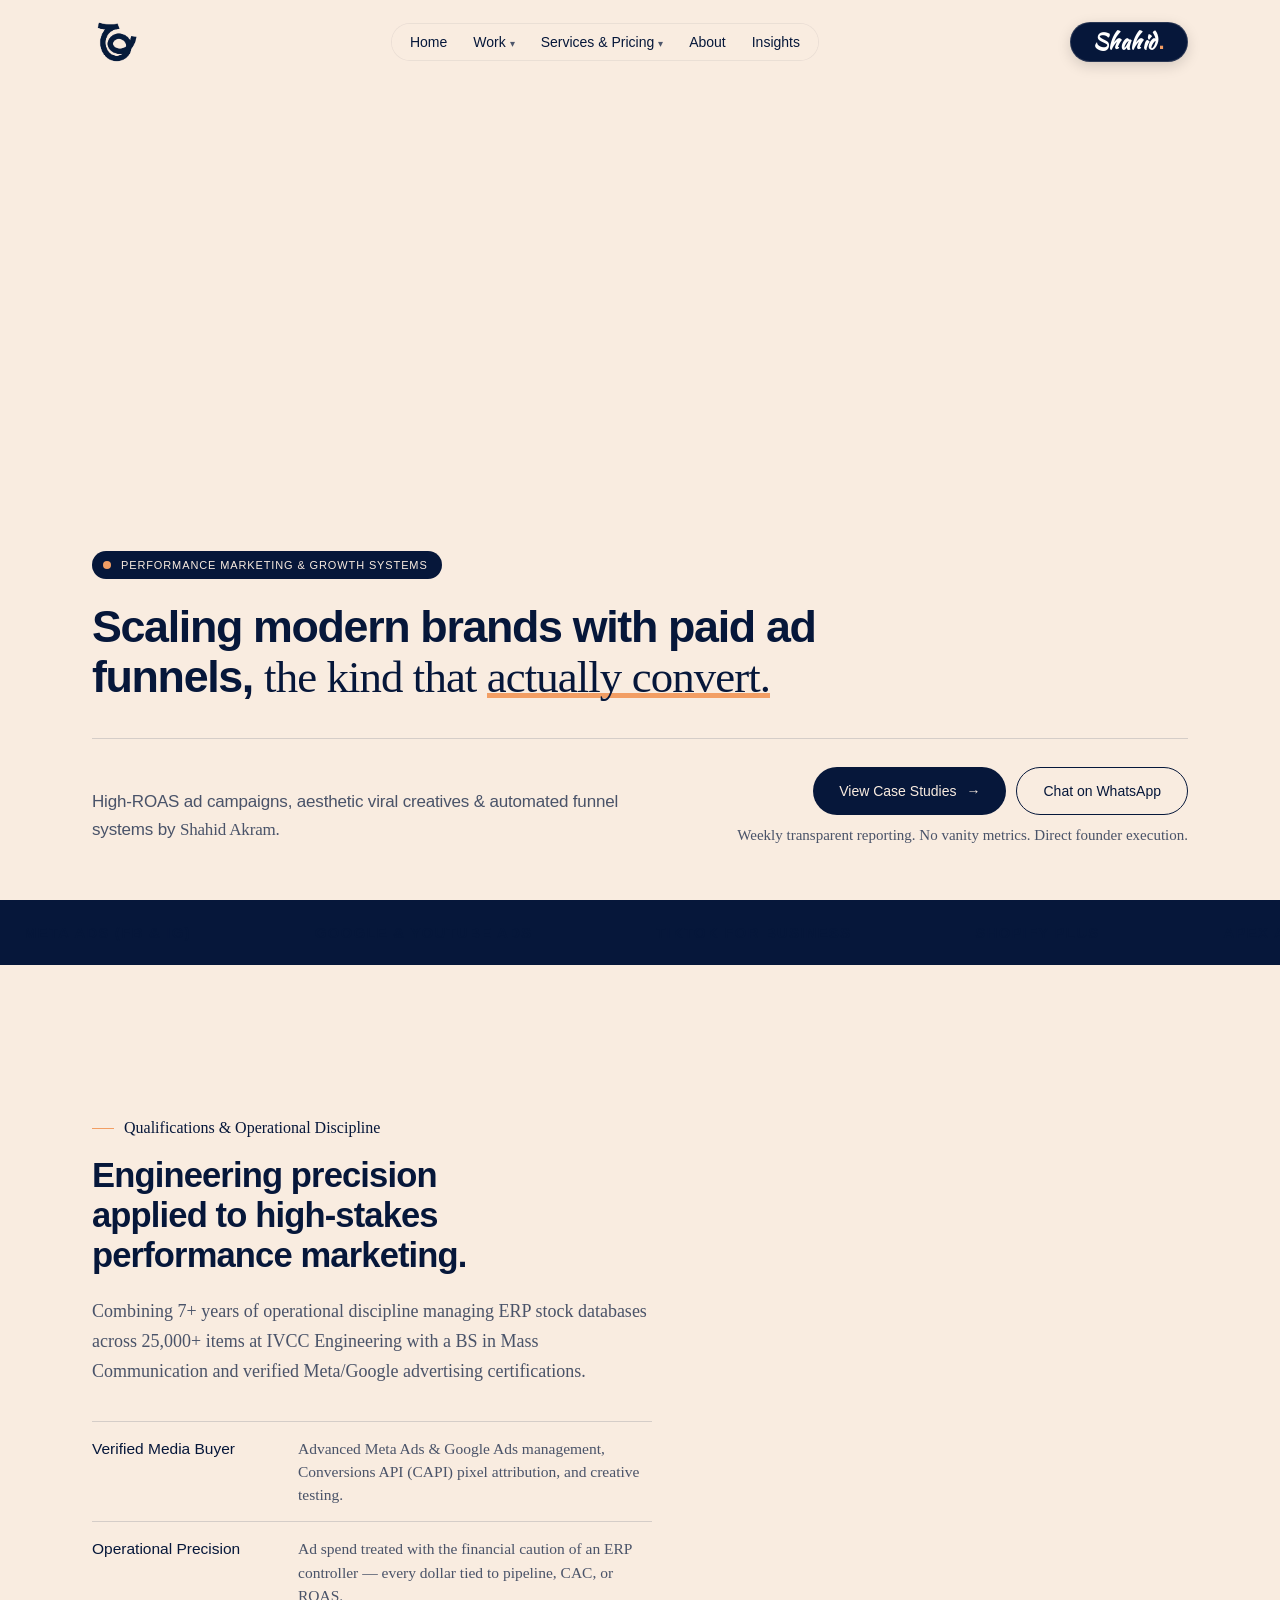
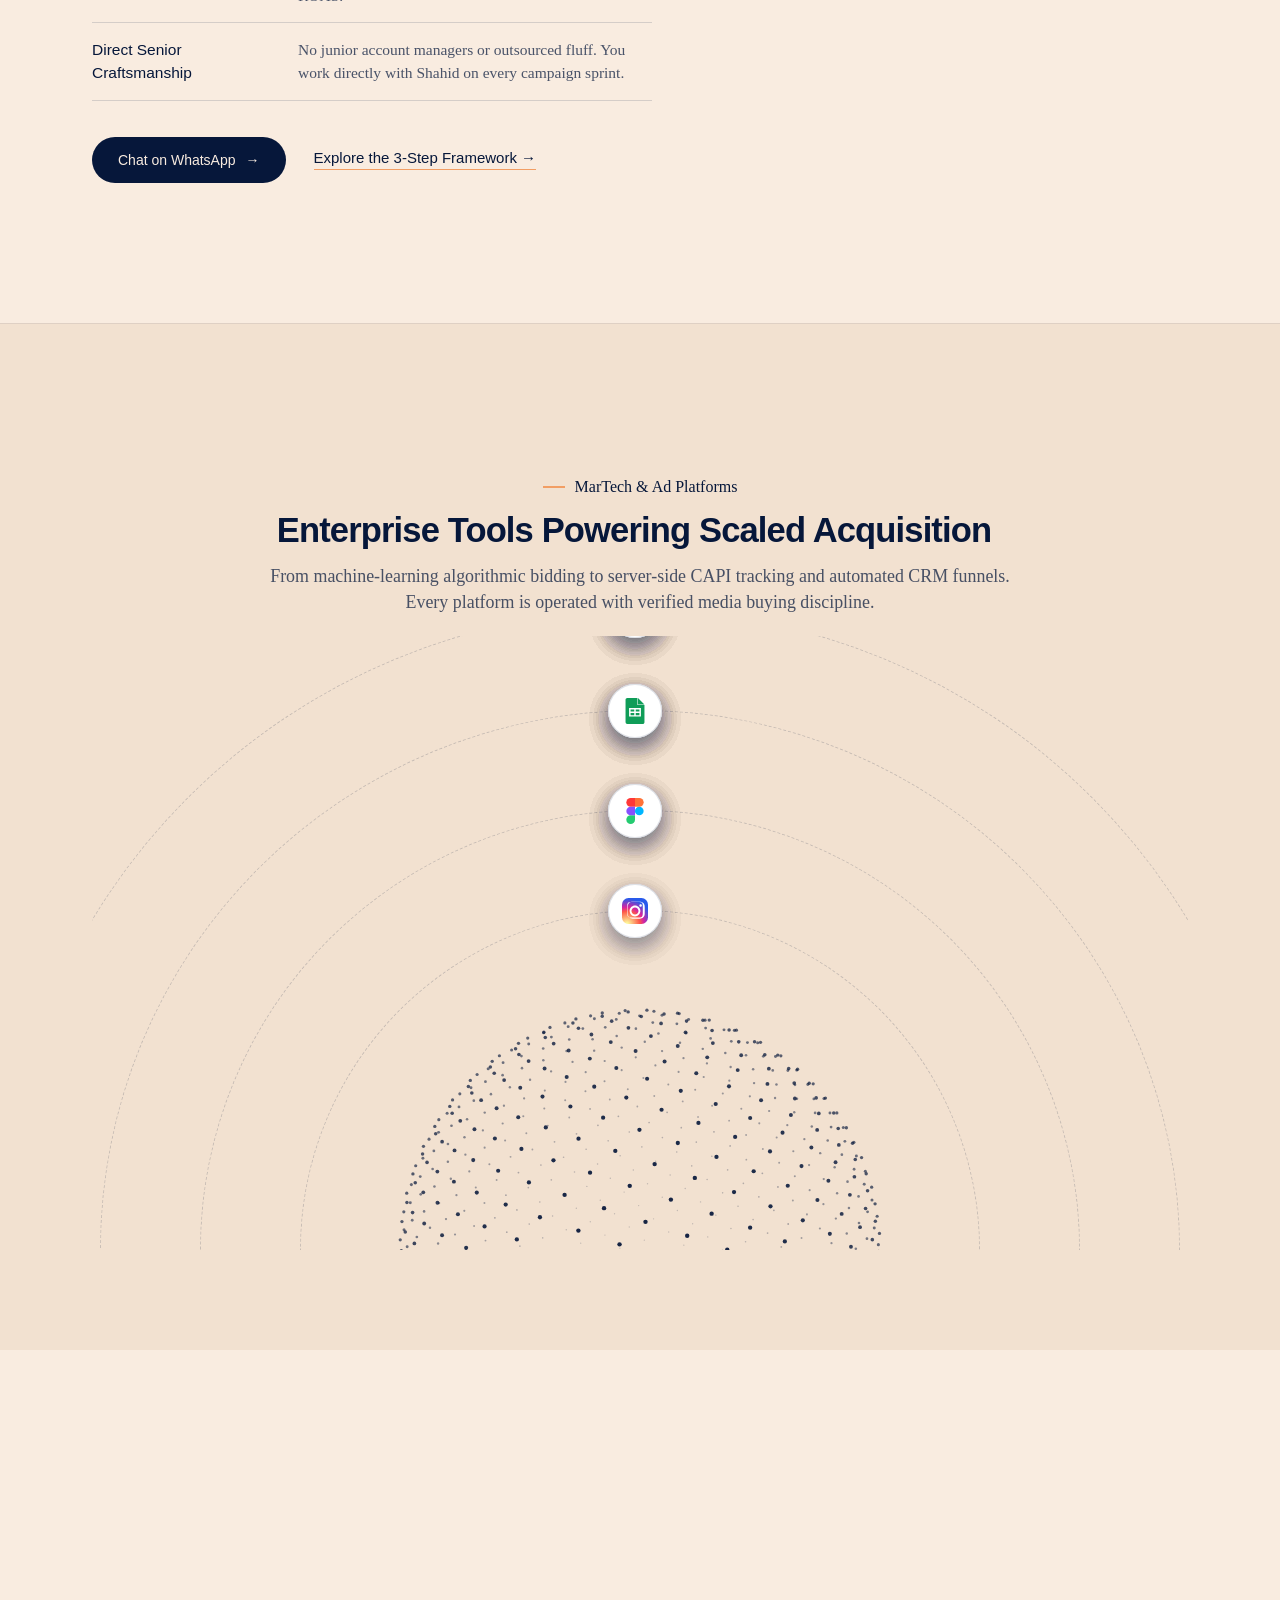
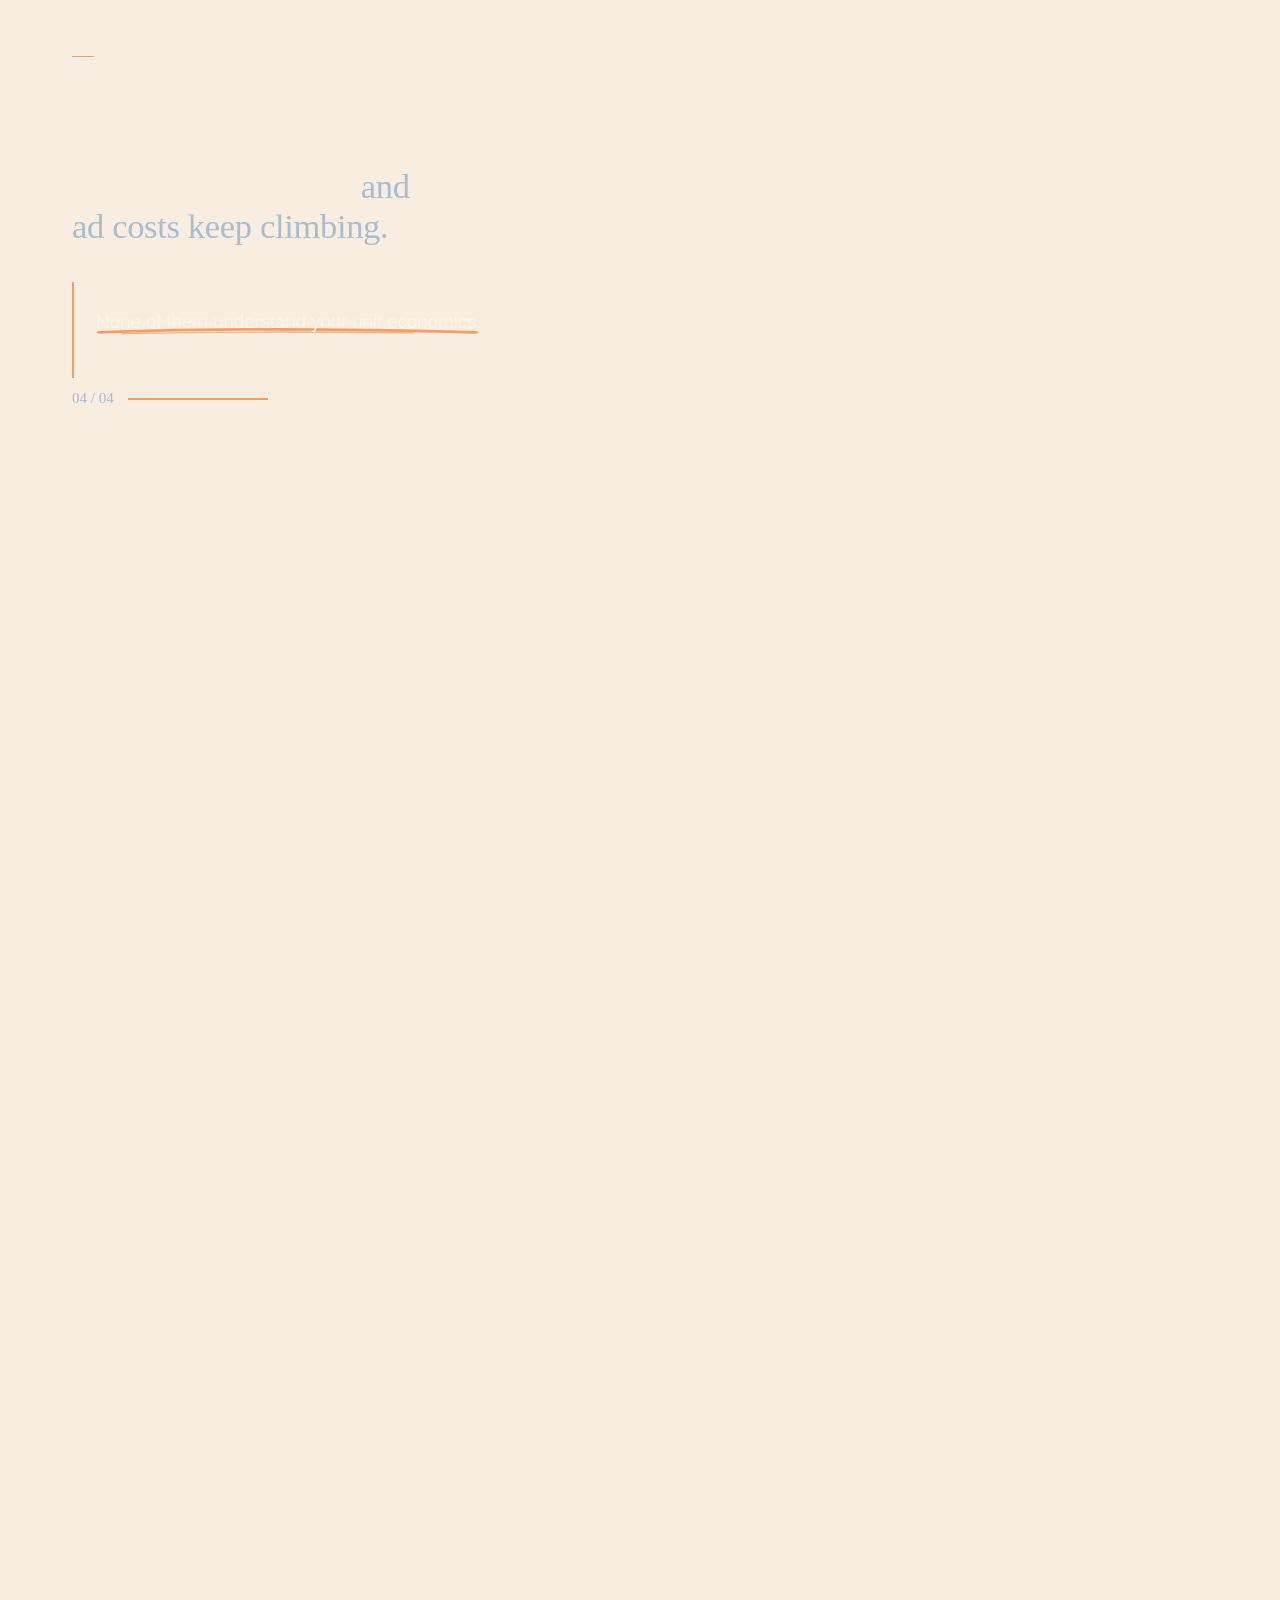
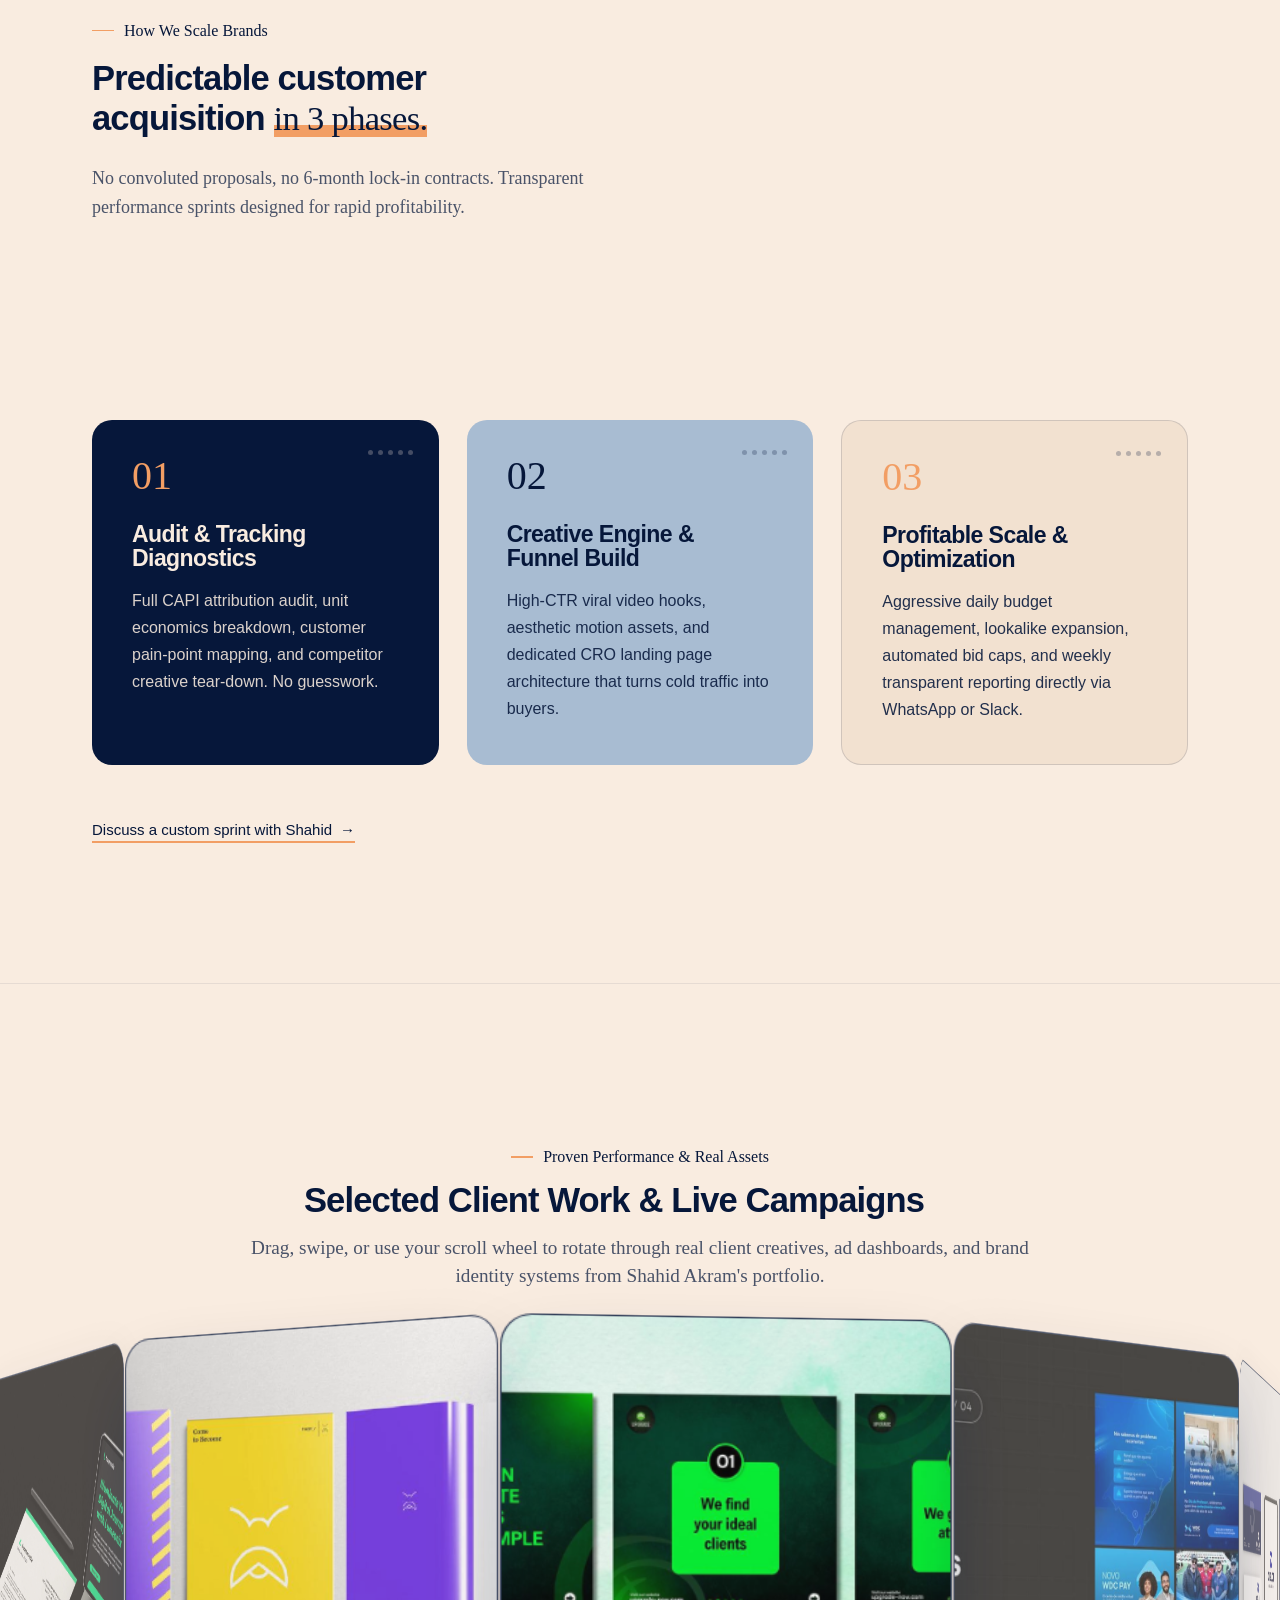
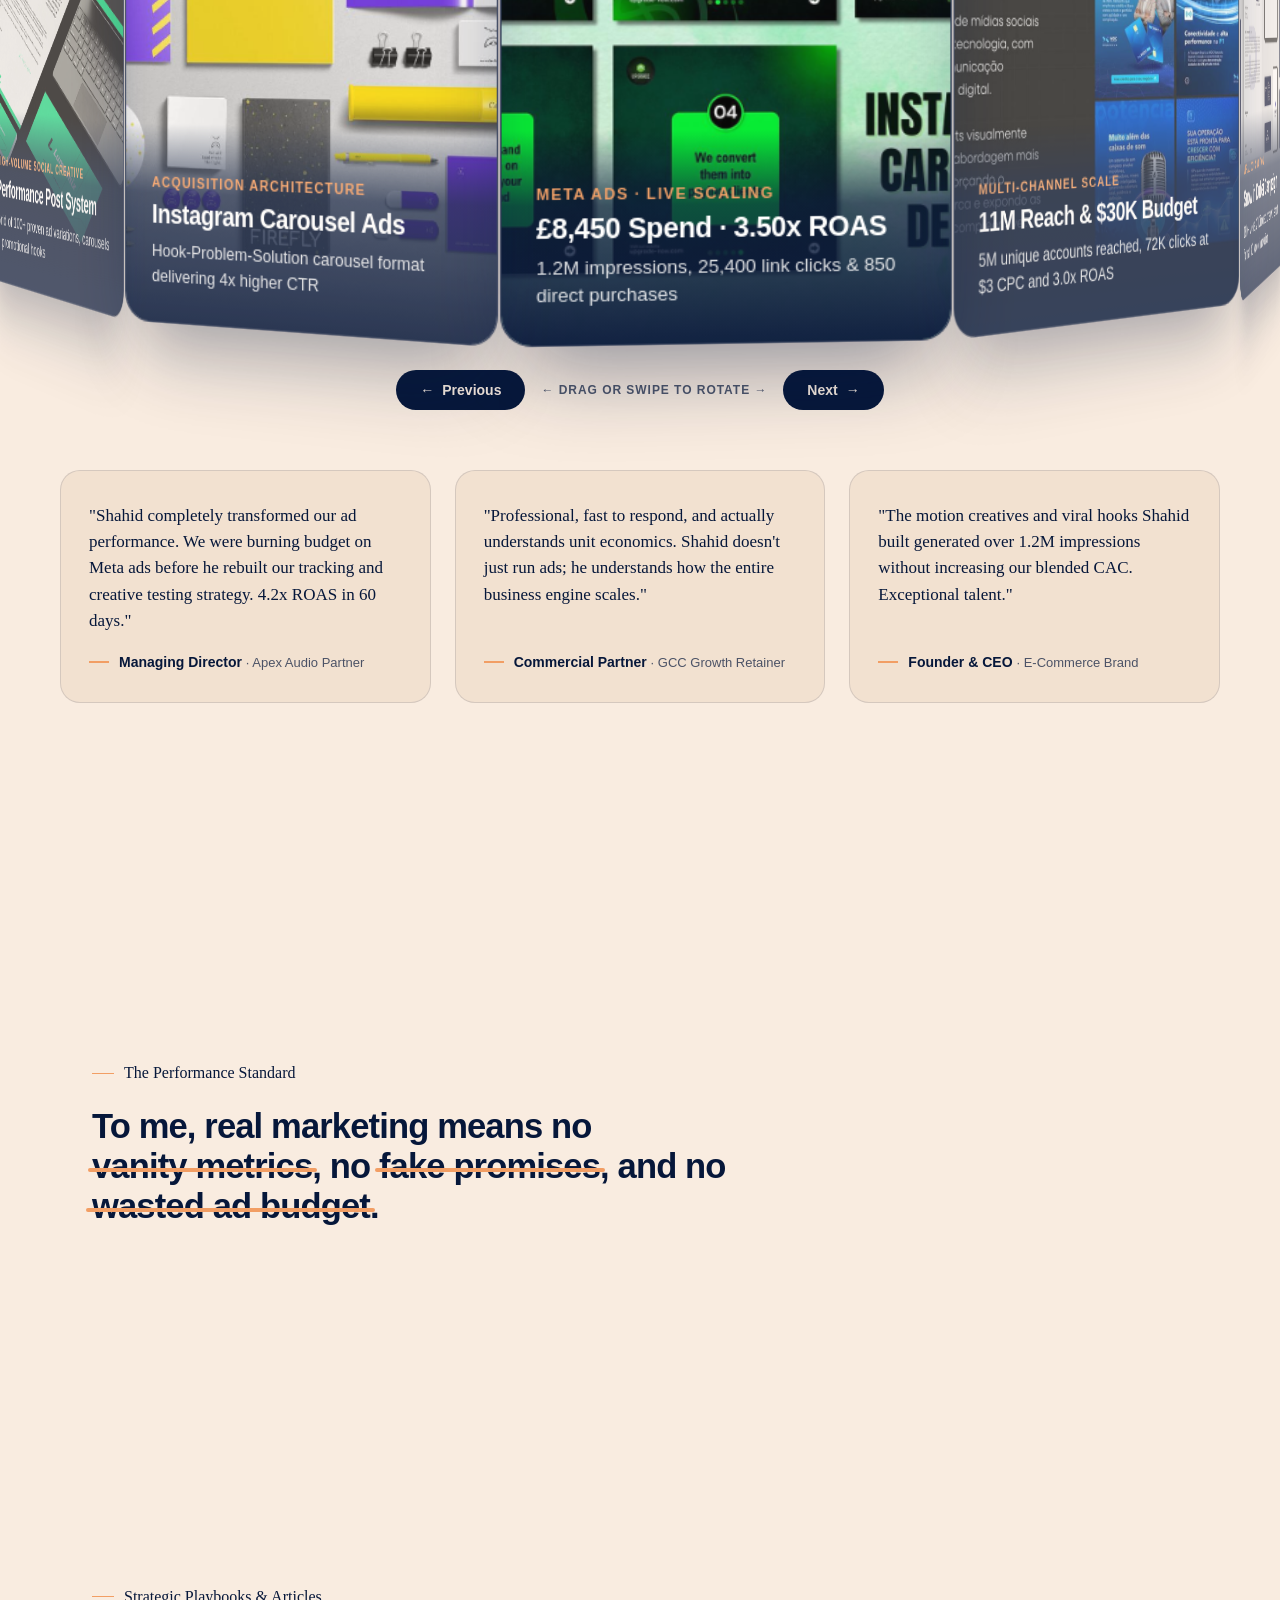
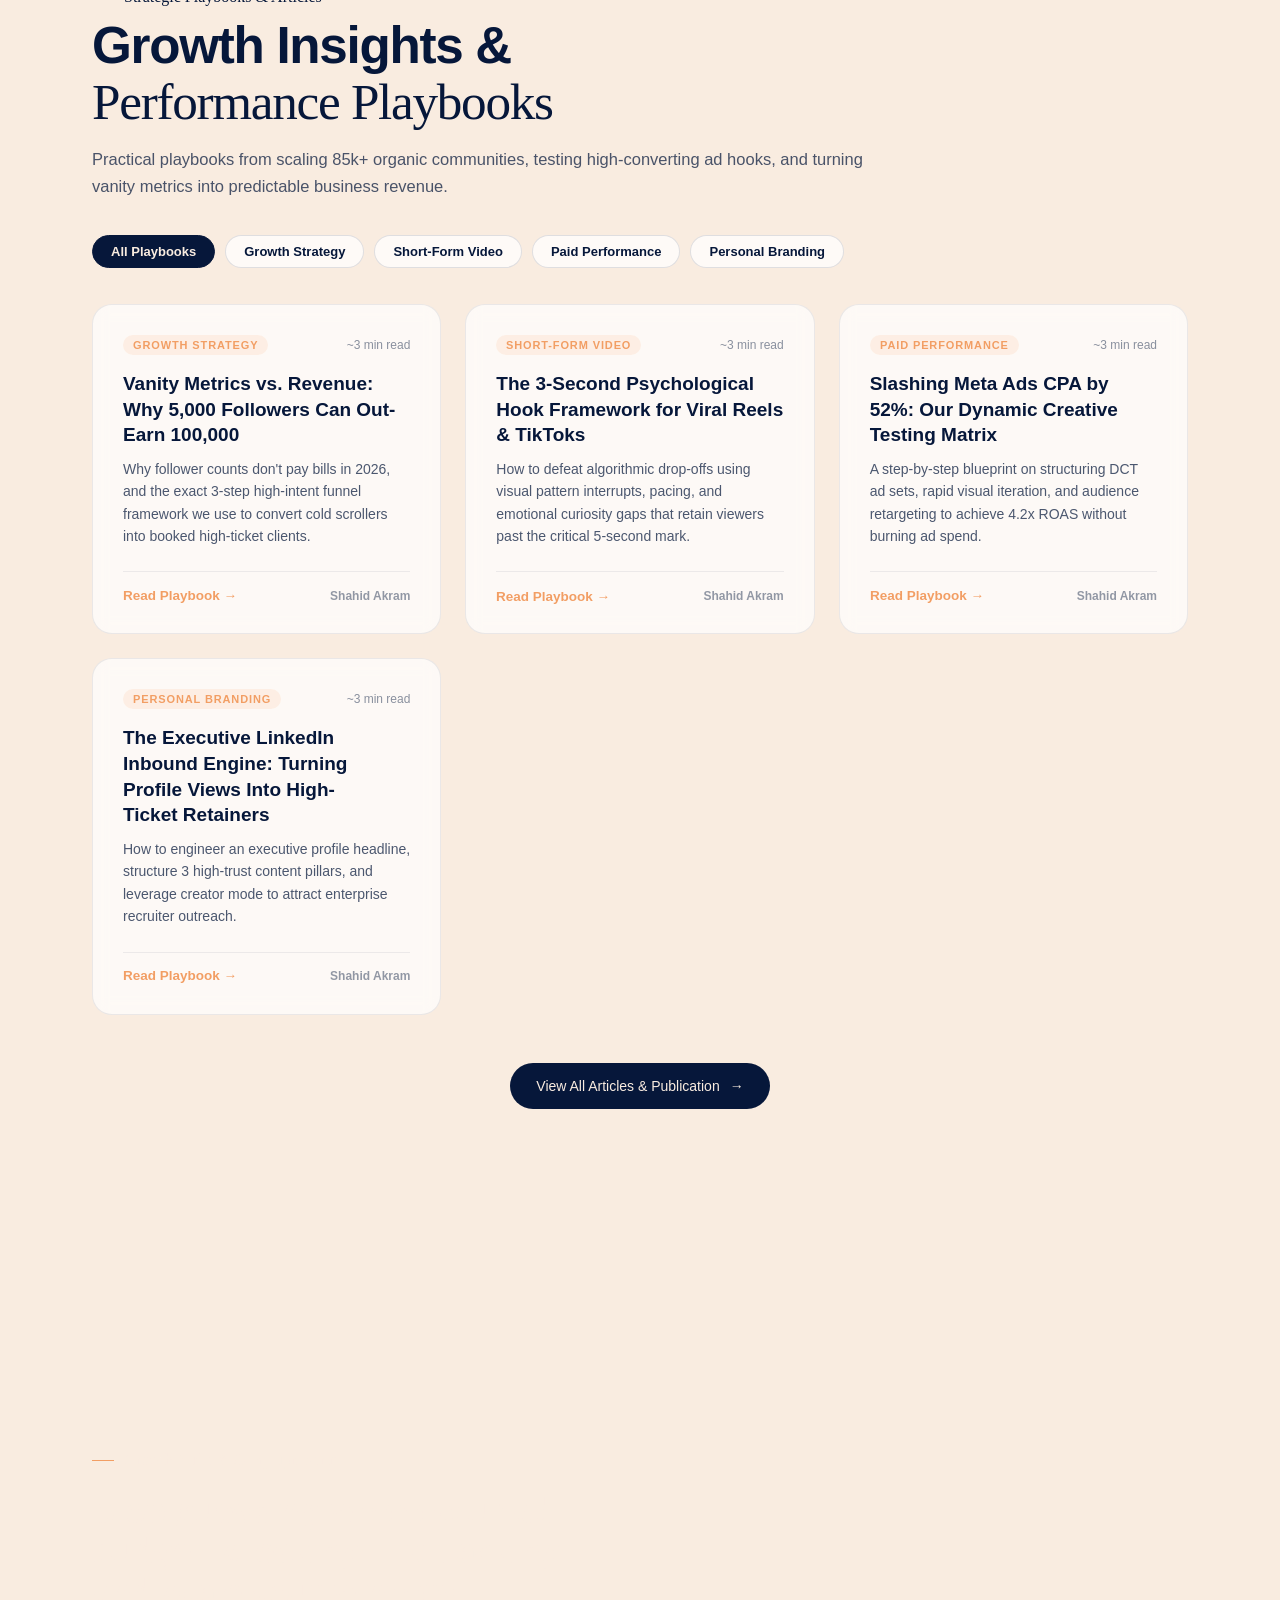
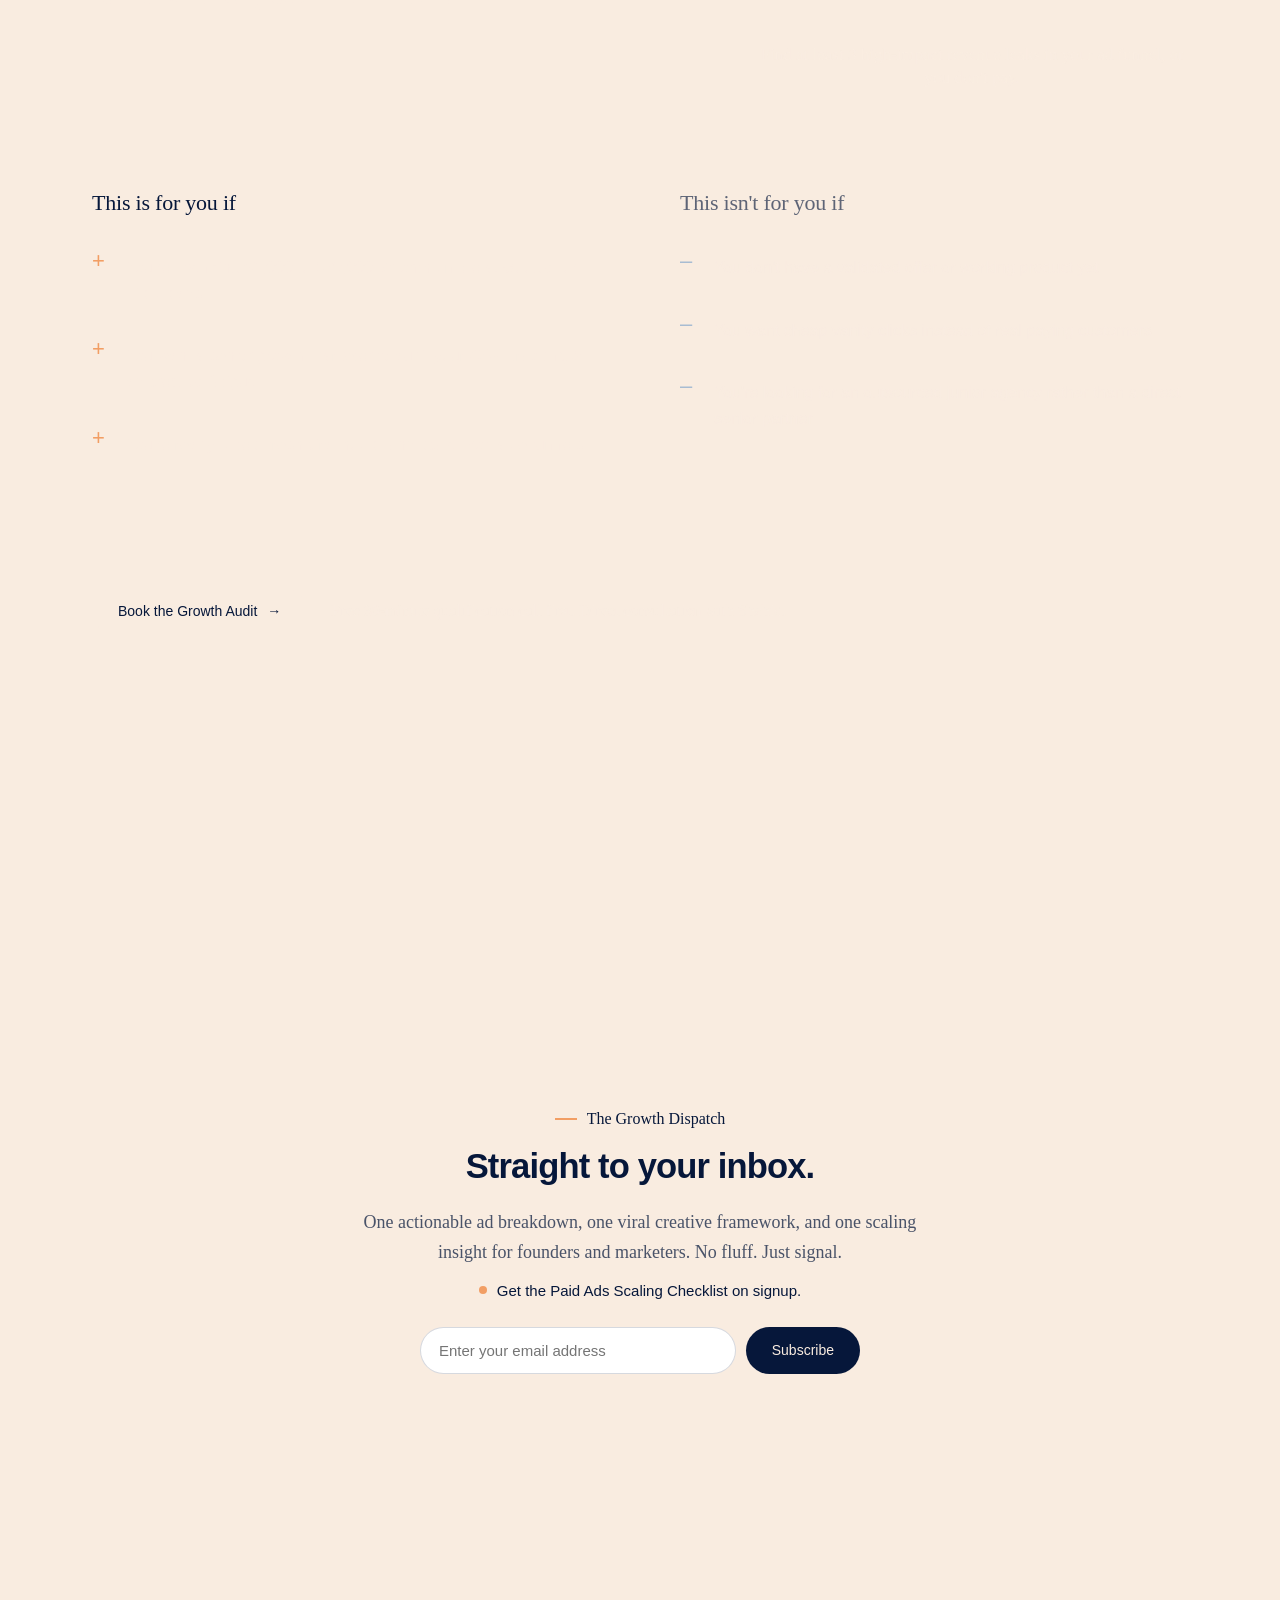
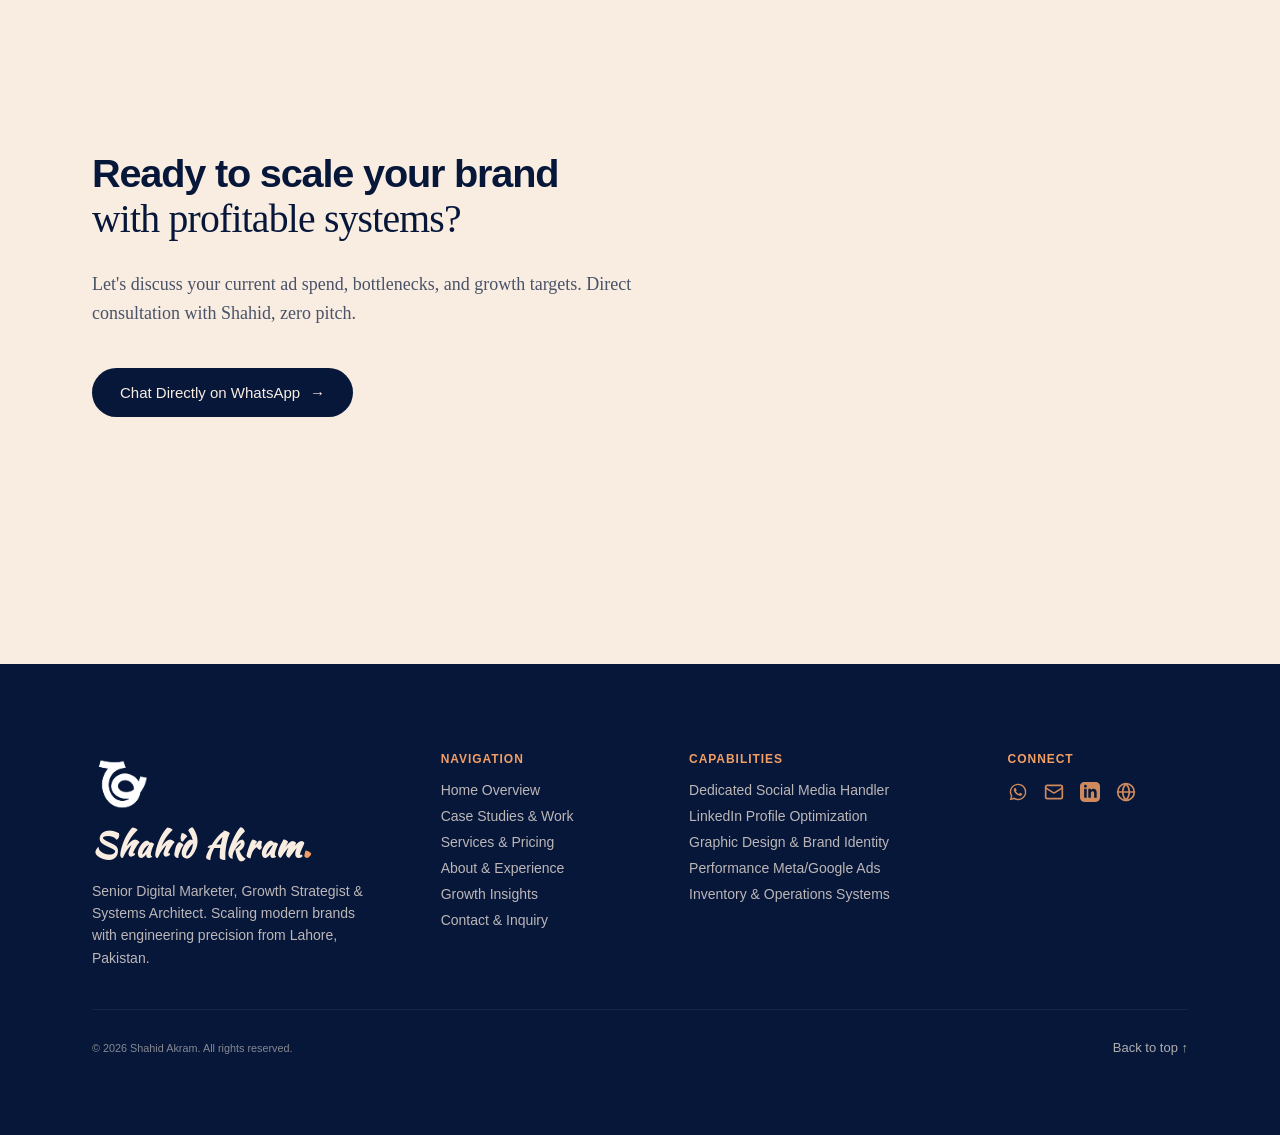
==== commit 9949f8e2: "Remove interactive sphere badge caption text" ====
--- a/index.html
+++ b/index.html
@@ -1956,9 +1956,6 @@
         <canvas id="particleCanvas" class="particle-canvas" aria-hidden="true"></canvas>
       </div>
       <div id="orbitsMount"></div>
-    </div>
-    <div class="orbit-badge-caption">
-      <span>Interactive 3D Sphere · 32 Production MarTech, Design &amp; AI Tools Orbiting in Live Sync</span>
     </div>
 
     </div>
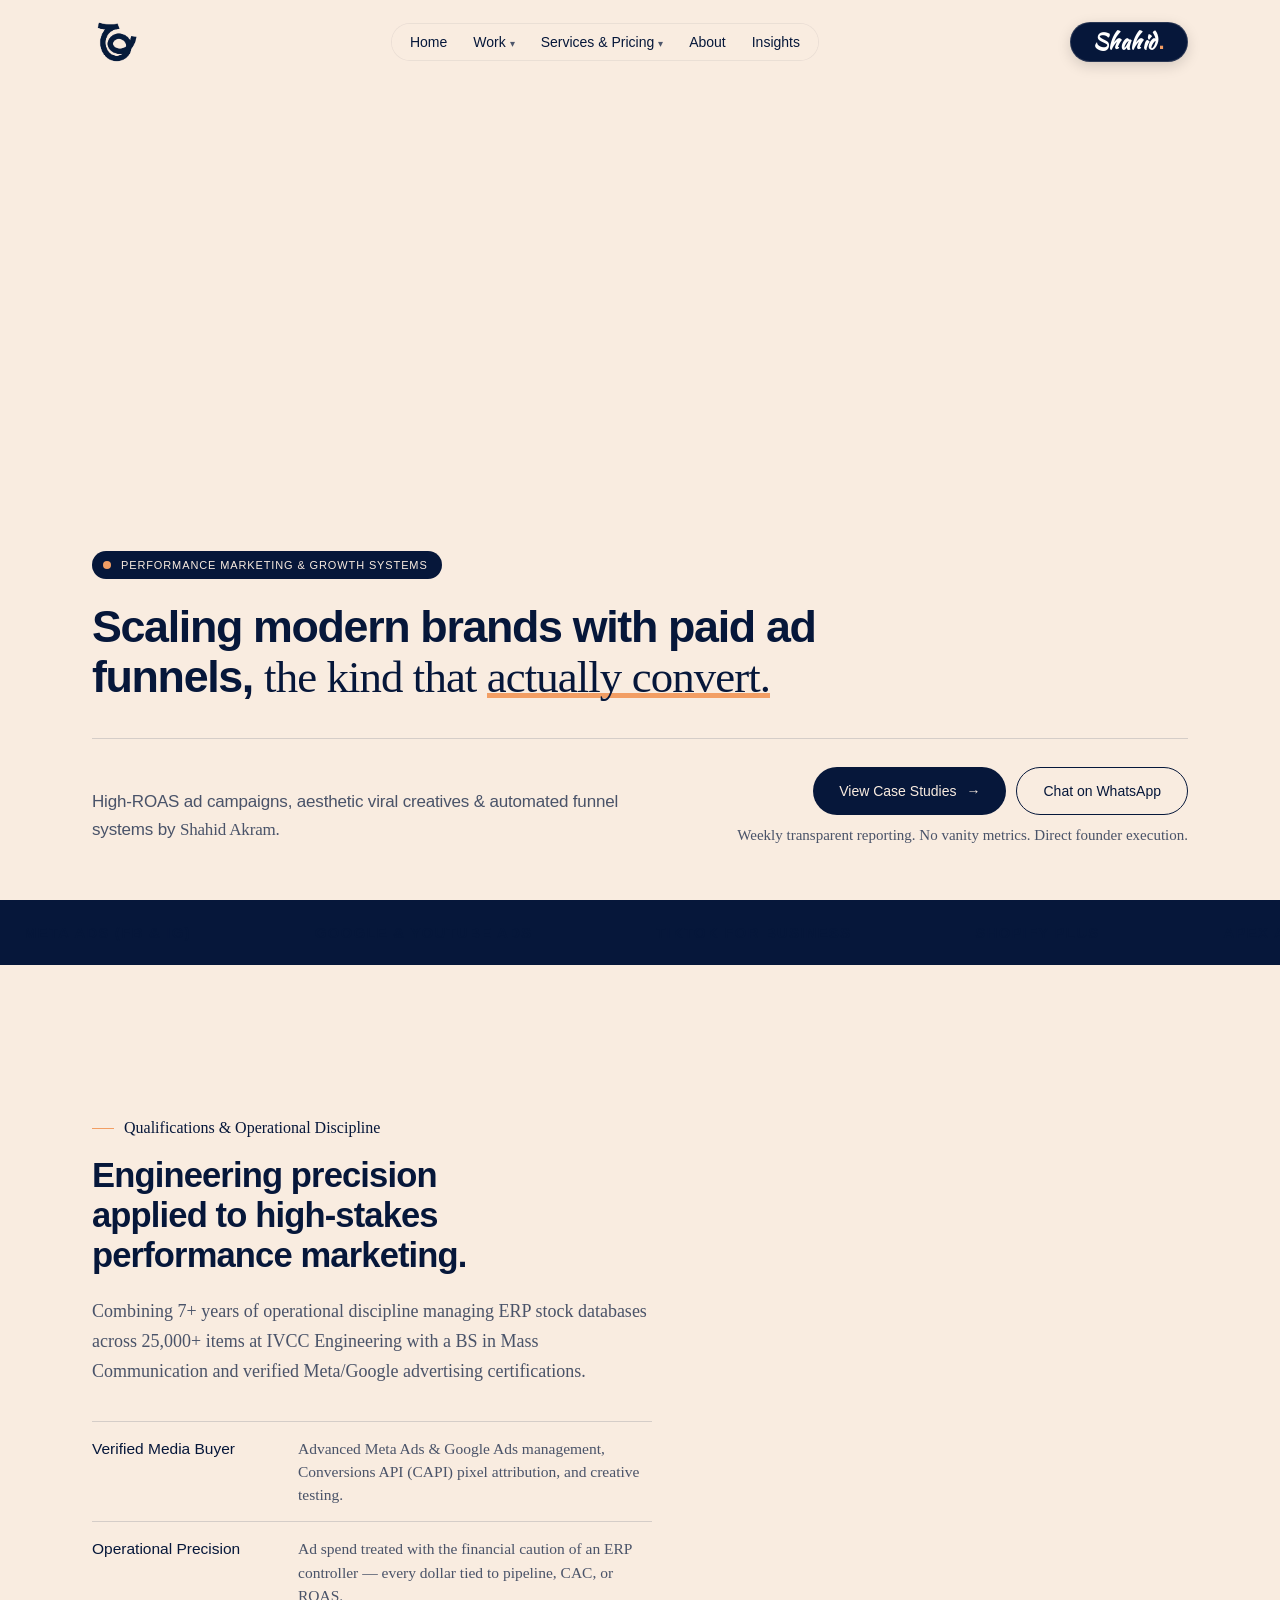
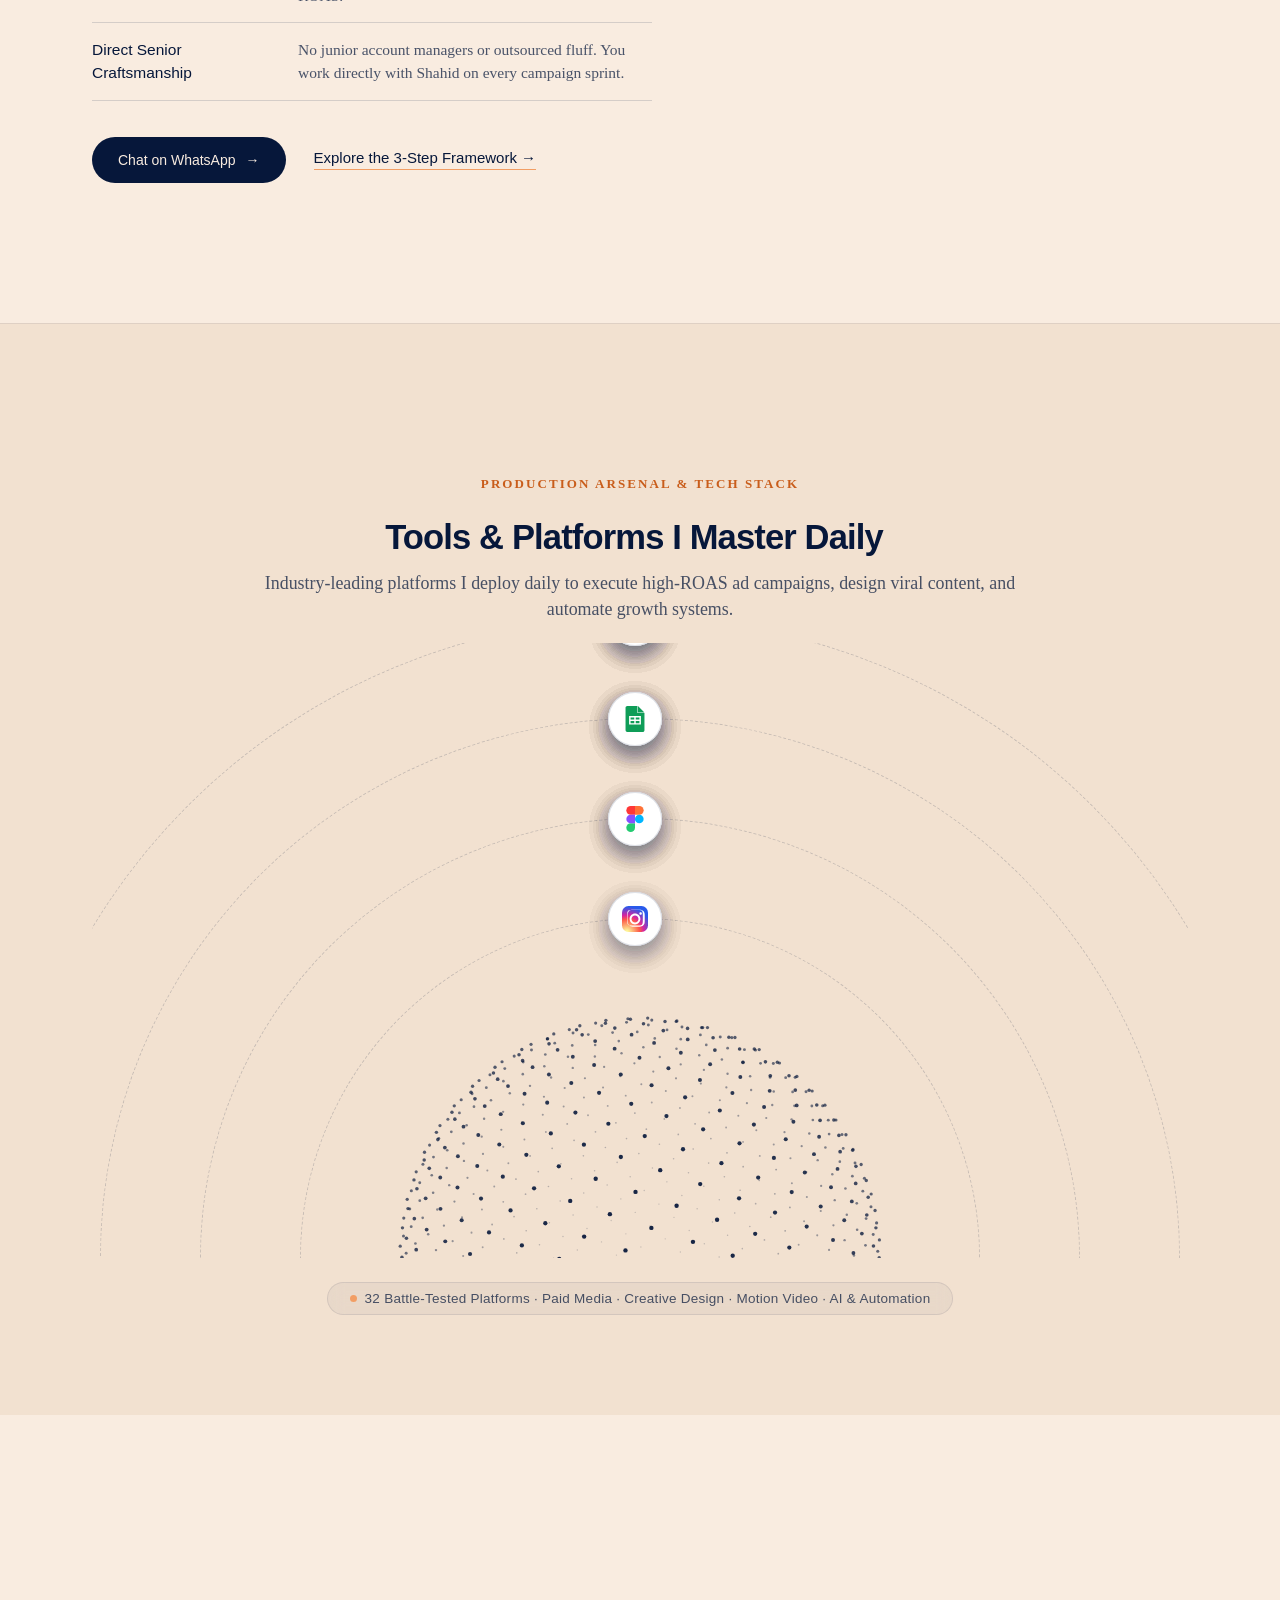
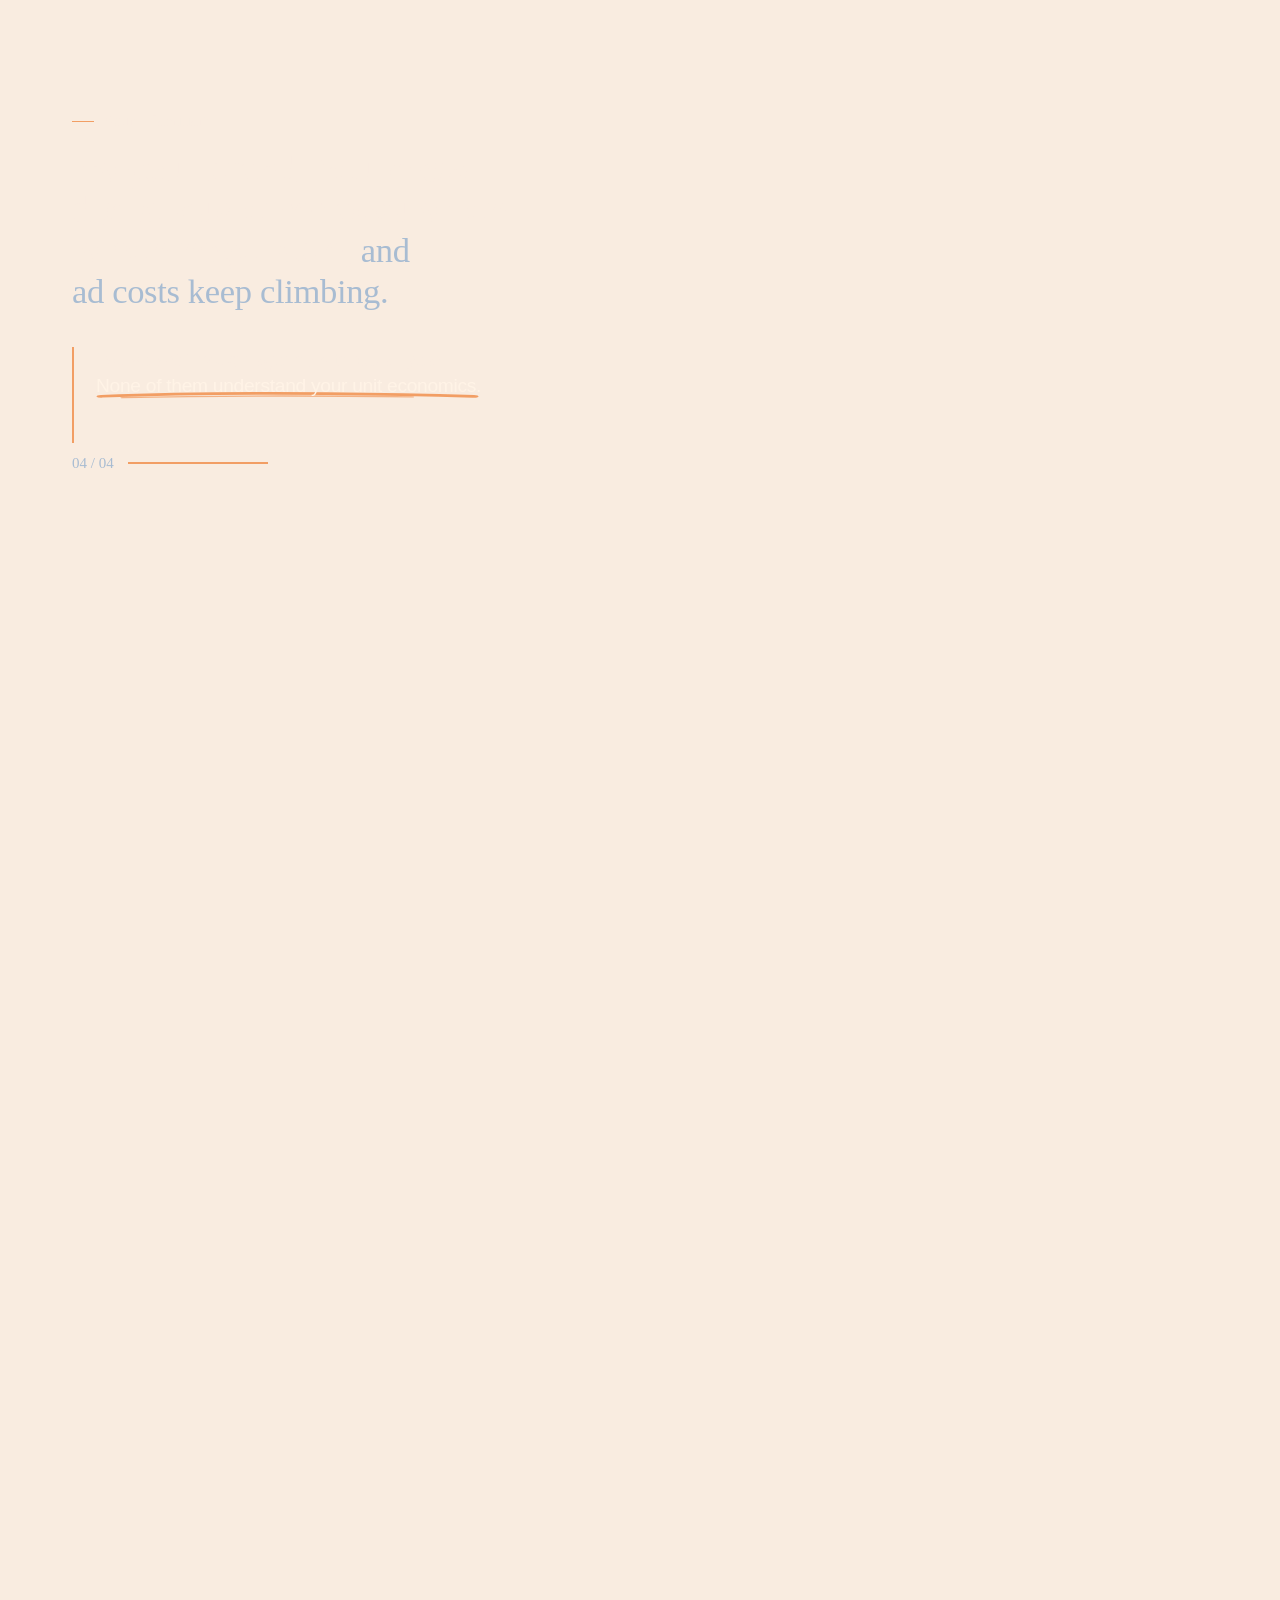
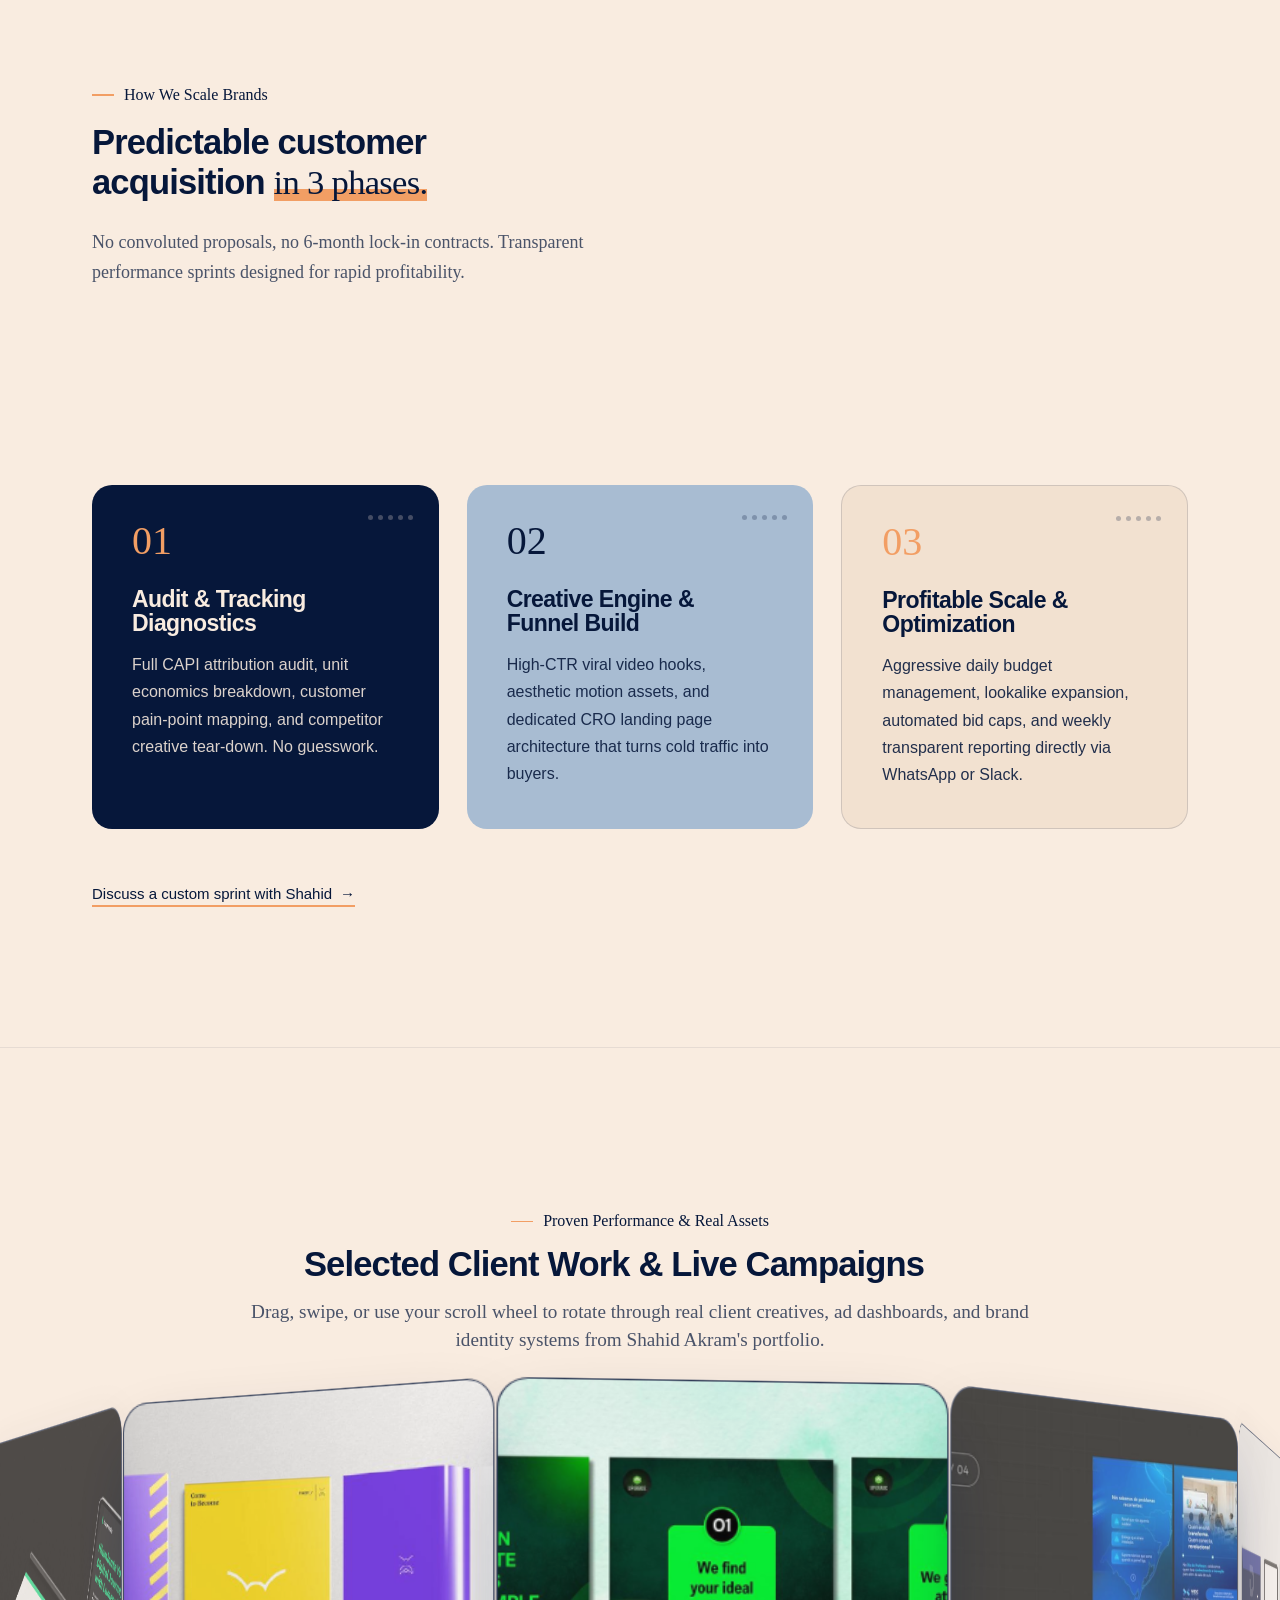
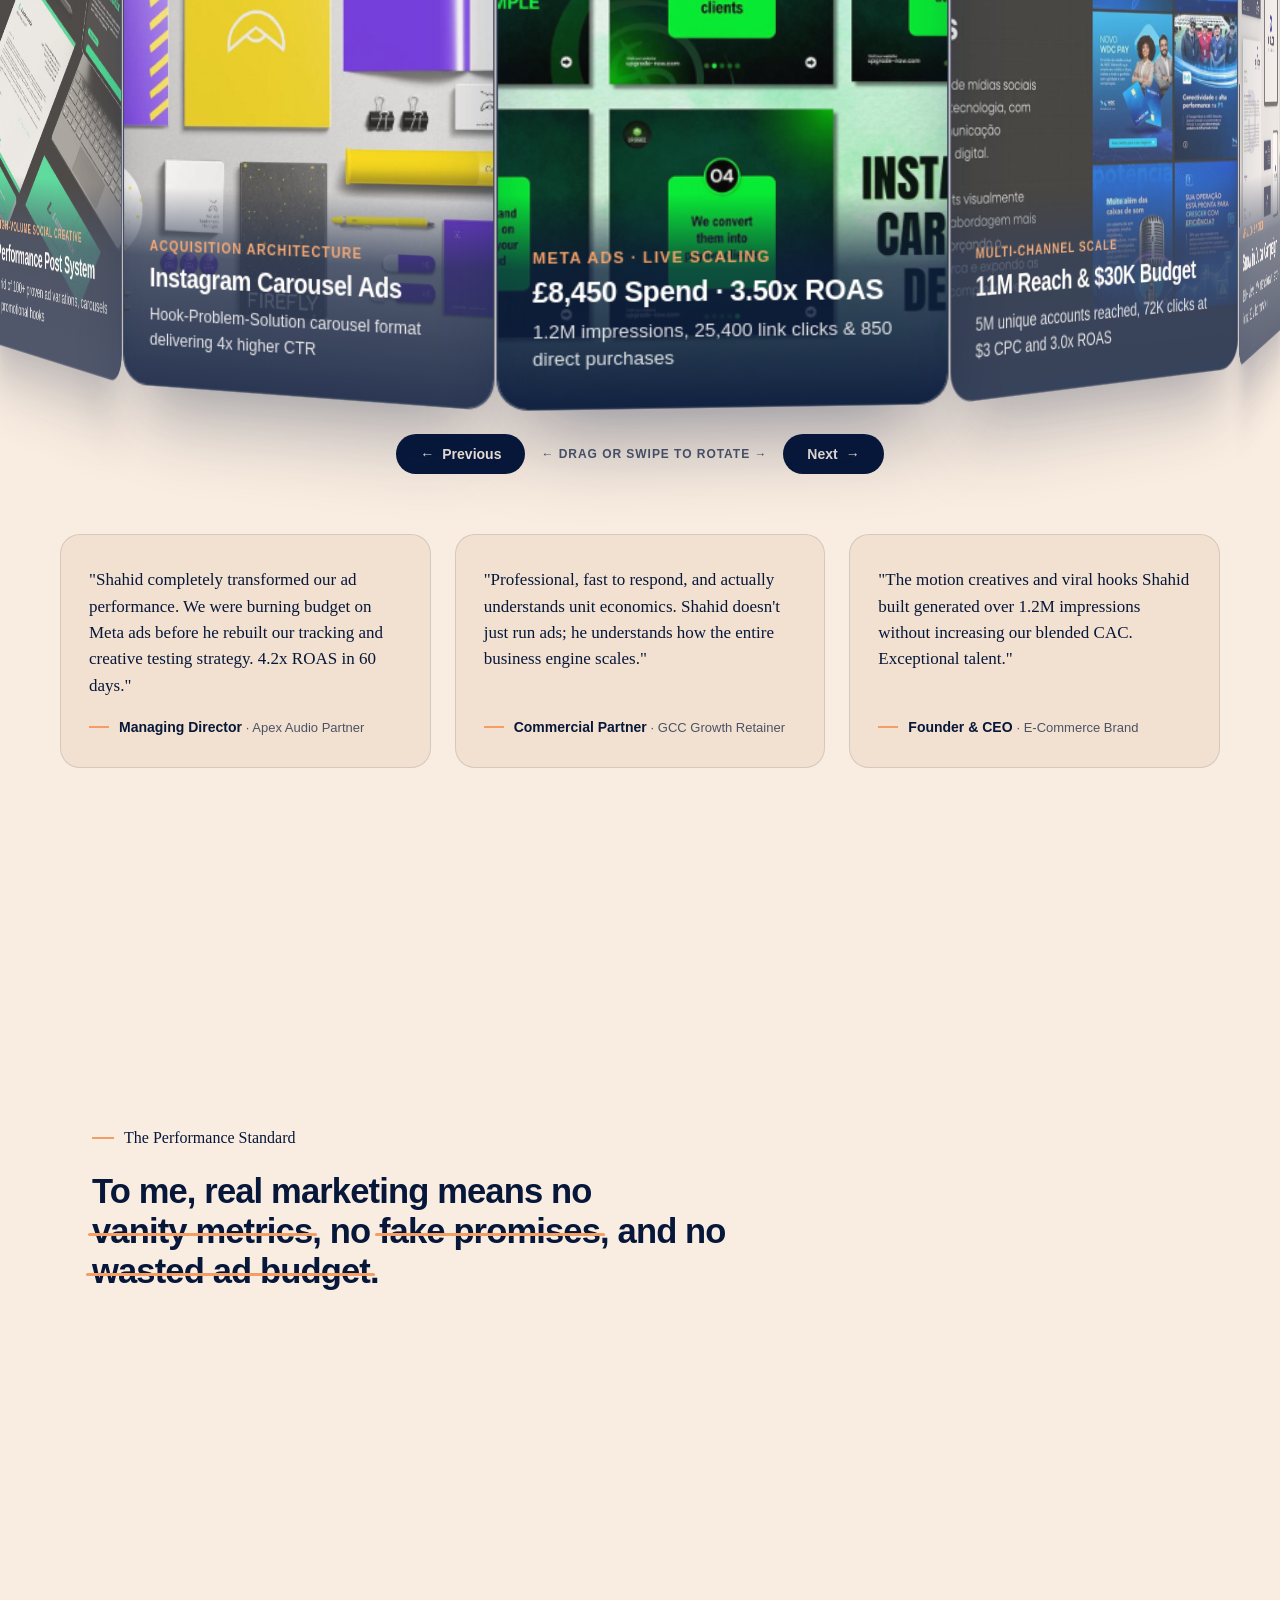
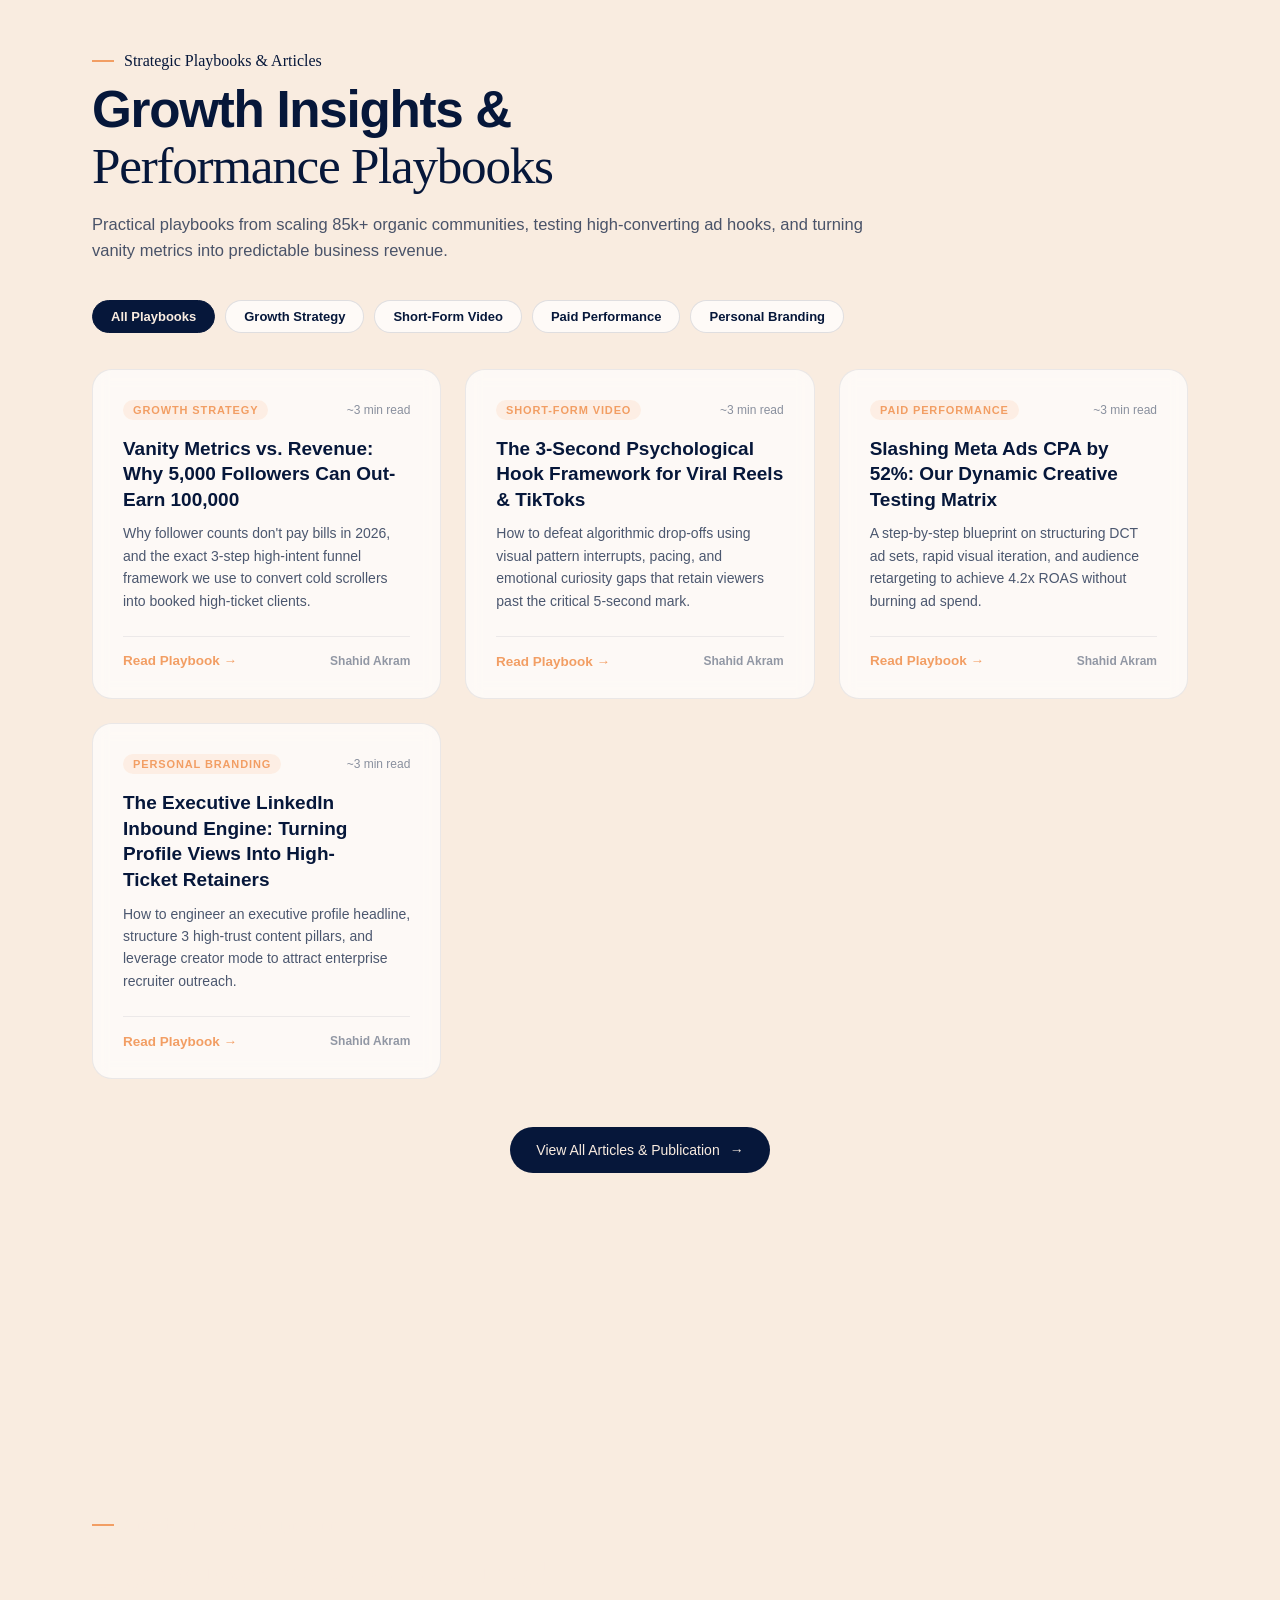
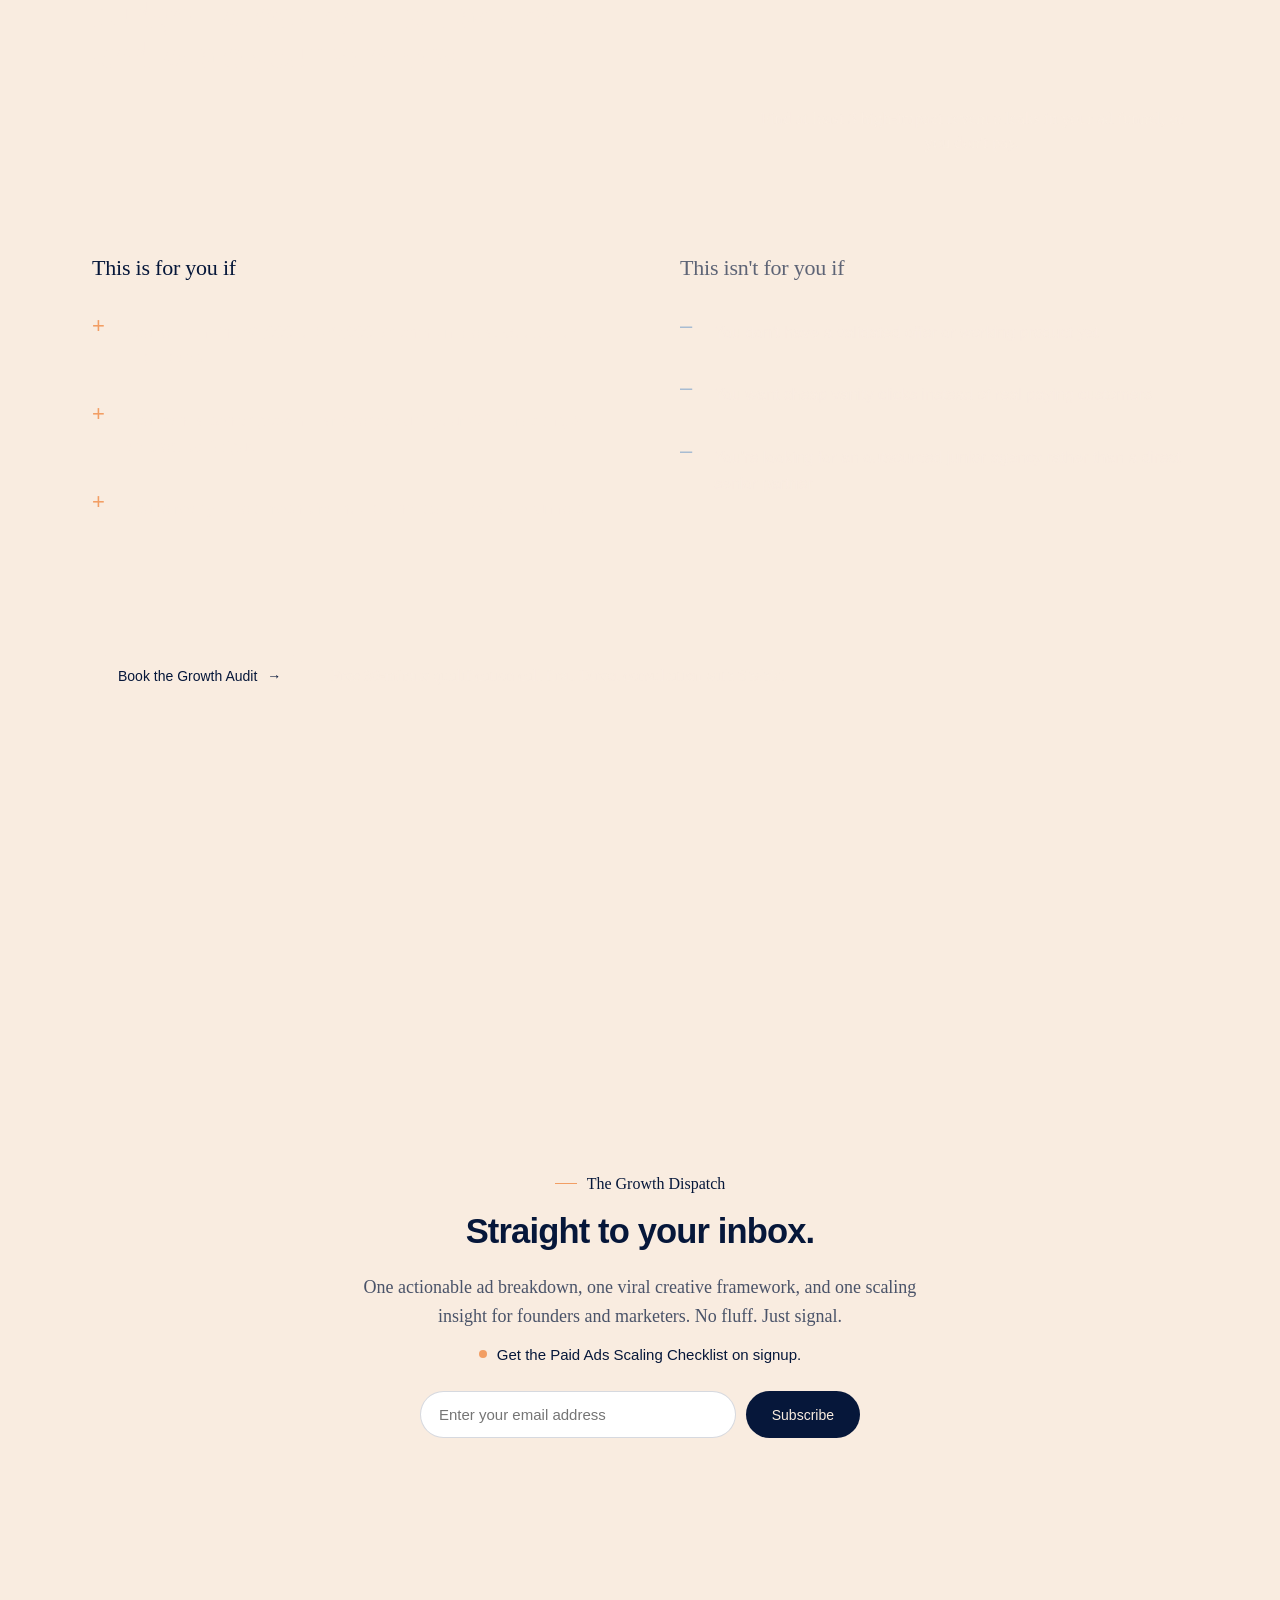
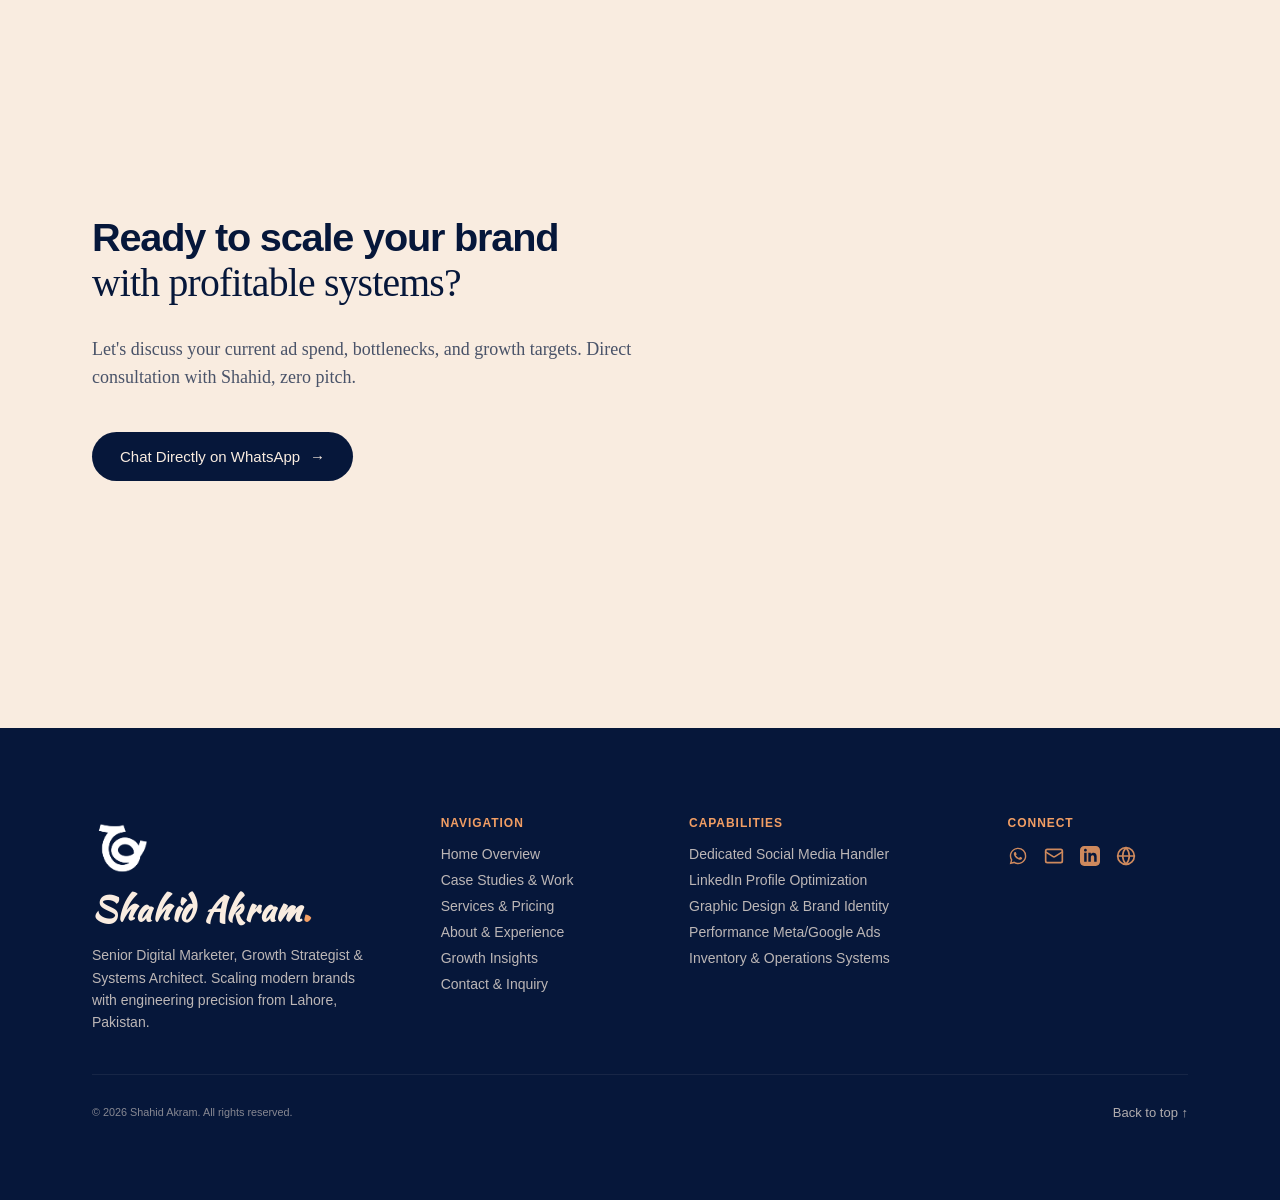
==== commit bcd14847: "Align tools section head to Tools & Platforms I Master Daily with bottom summary badge" ====
--- a/index.html
+++ b/index.html
@@ -1202,11 +1202,33 @@
 }
 .orbit-badge-caption {
   text-align: center;
-  margin-top: 18px;
-  font-family: var(--serif);
-  font-style: normal;
-  font-size: 15px;
+  margin-top: 24px;
+}
+.orbit-pill-badge {
+  display: inline-flex;
+  align-items: center;
+  gap: 8px;
+  padding: 8px 22px;
+  background: rgba(6, 23, 58, 0.04);
+  border: 1px solid rgba(6, 23, 58, 0.09);
+  border-radius: 999px;
+  font-size: 13.5px;
+  font-weight: 500;
   color: var(--ink-2);
+  letter-spacing: 0.02em;
+  backdrop-filter: blur(8px);
+}
+.orbit-pill-badge .dot {
+  width: 7px;
+  height: 7px;
+  border-radius: 50%;
+  background: #F29E64;
+  display: inline-block;
+}
+body.dark .orbit-pill-badge {
+  background: rgba(255, 255, 255, 0.06);
+  border-color: rgba(255, 255, 255, 0.12);
+  color: rgba(249, 236, 224, 0.85);
 }
 @keyframes orbit-cw {
   from { transform: rotate(var(--start-angle)); }
@@ -1946,9 +1968,9 @@
 <section class="stack-section" id="stack" data-bg="cream2">
   <div class="wrap">
     <div class="stack-head">
-      <span class="eyebrow rv">MarTech &amp; Ad Platforms</span>
-      <h2 class="rv">Enterprise Tools Powering Scaled Acquisition</h2>
-      <p class="rv">From machine-learning algorithmic bidding to server-side CAPI tracking and automated CRM funnels. Every platform is operated with verified media buying discipline.</p>
+      <p class="rv" style="display: inline-block; font-size: 13px; font-weight: 700; letter-spacing: 0.16em; text-transform: uppercase; color: #c95d1b; margin: 0 0 10px 0;">PRODUCTION ARSENAL &amp; TECH STACK</p>
+      <h2 class="rv">Tools &amp; Platforms I Master Daily</h2>
+      <p class="rv">Industry-leading platforms I deploy daily to execute high-ROAS ad campaigns, design viral content, and automate growth systems.</p>
     </div>
     
     <div class="orbit-scene" id="orbitScene">
@@ -1956,6 +1978,12 @@
         <canvas id="particleCanvas" class="particle-canvas" aria-hidden="true"></canvas>
       </div>
       <div id="orbitsMount"></div>
+    </div>
+    <div class="orbit-badge-caption">
+      <span class="orbit-pill-badge">
+        <span class="dot"></span>
+        32 Battle-Tested Platforms · Paid Media · Creative Design · Motion Video · AI &amp; Automation
+      </span>
     </div>
 
     </div>
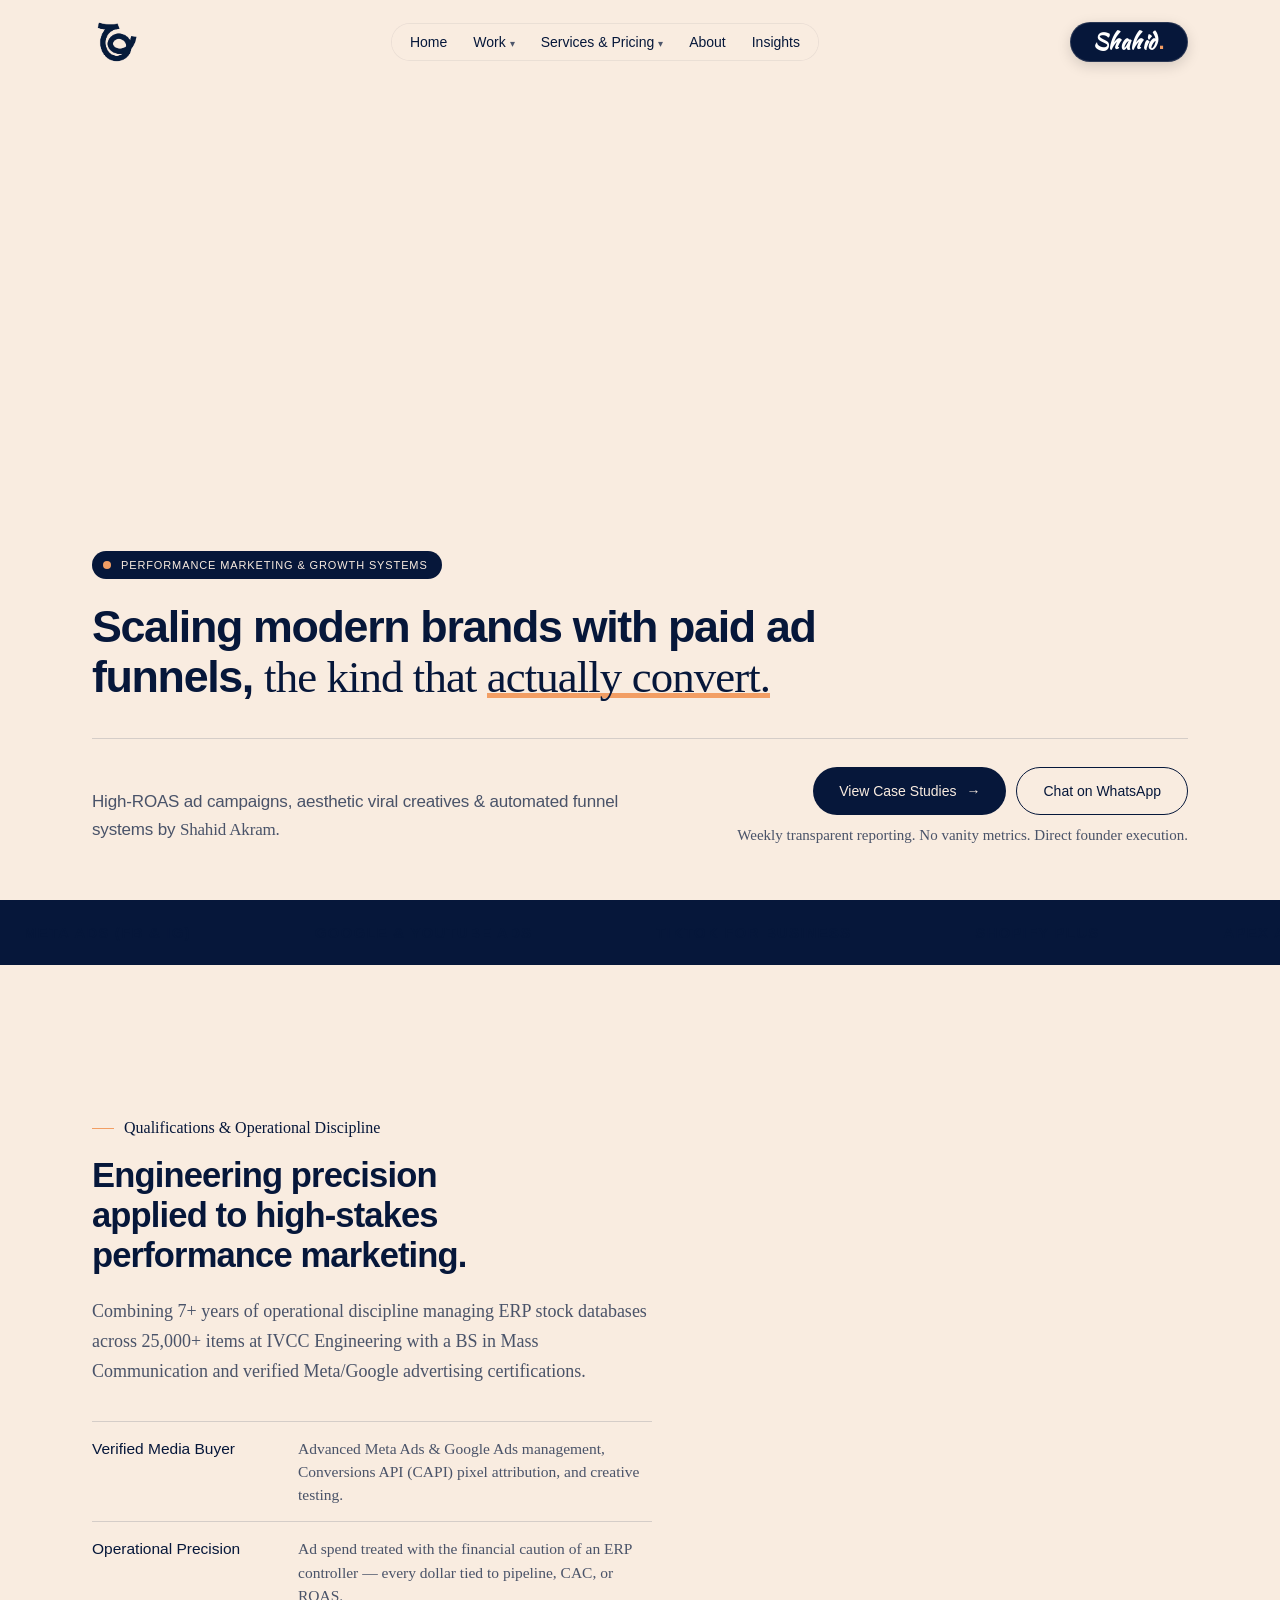
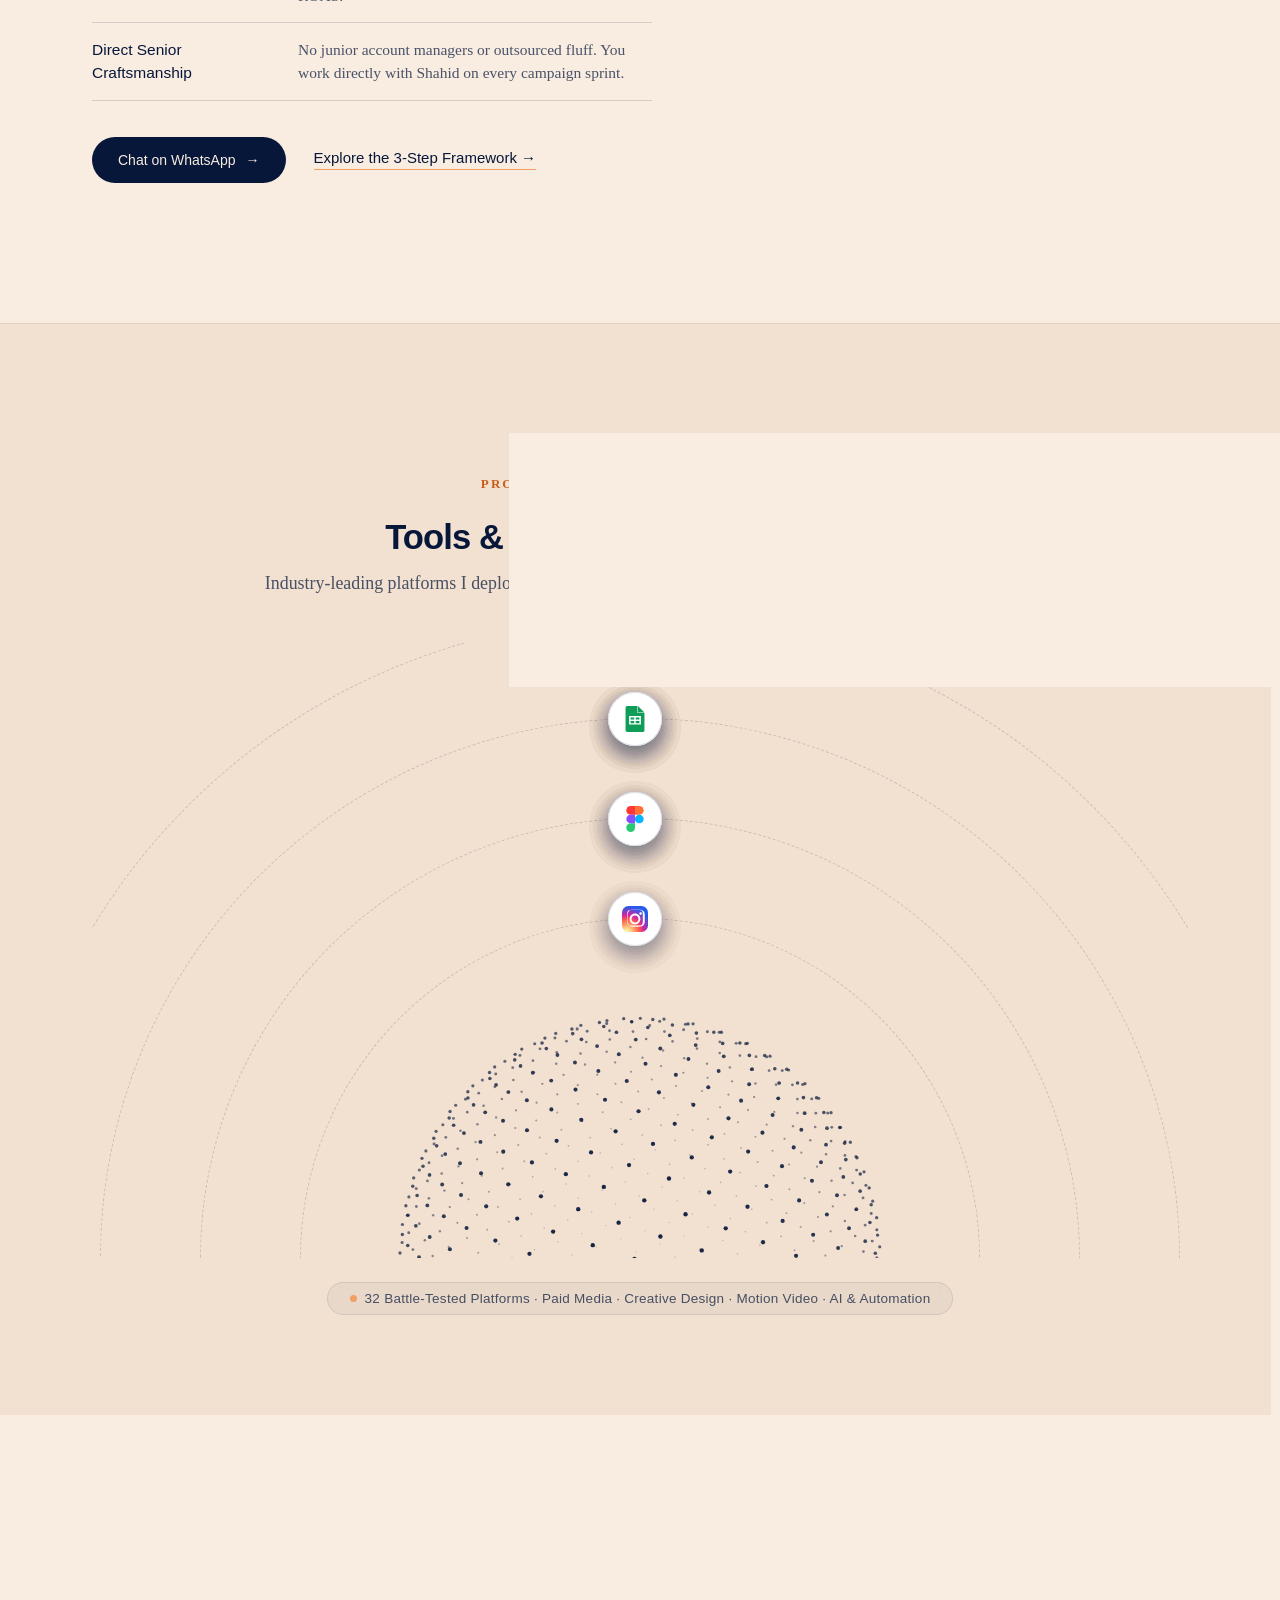
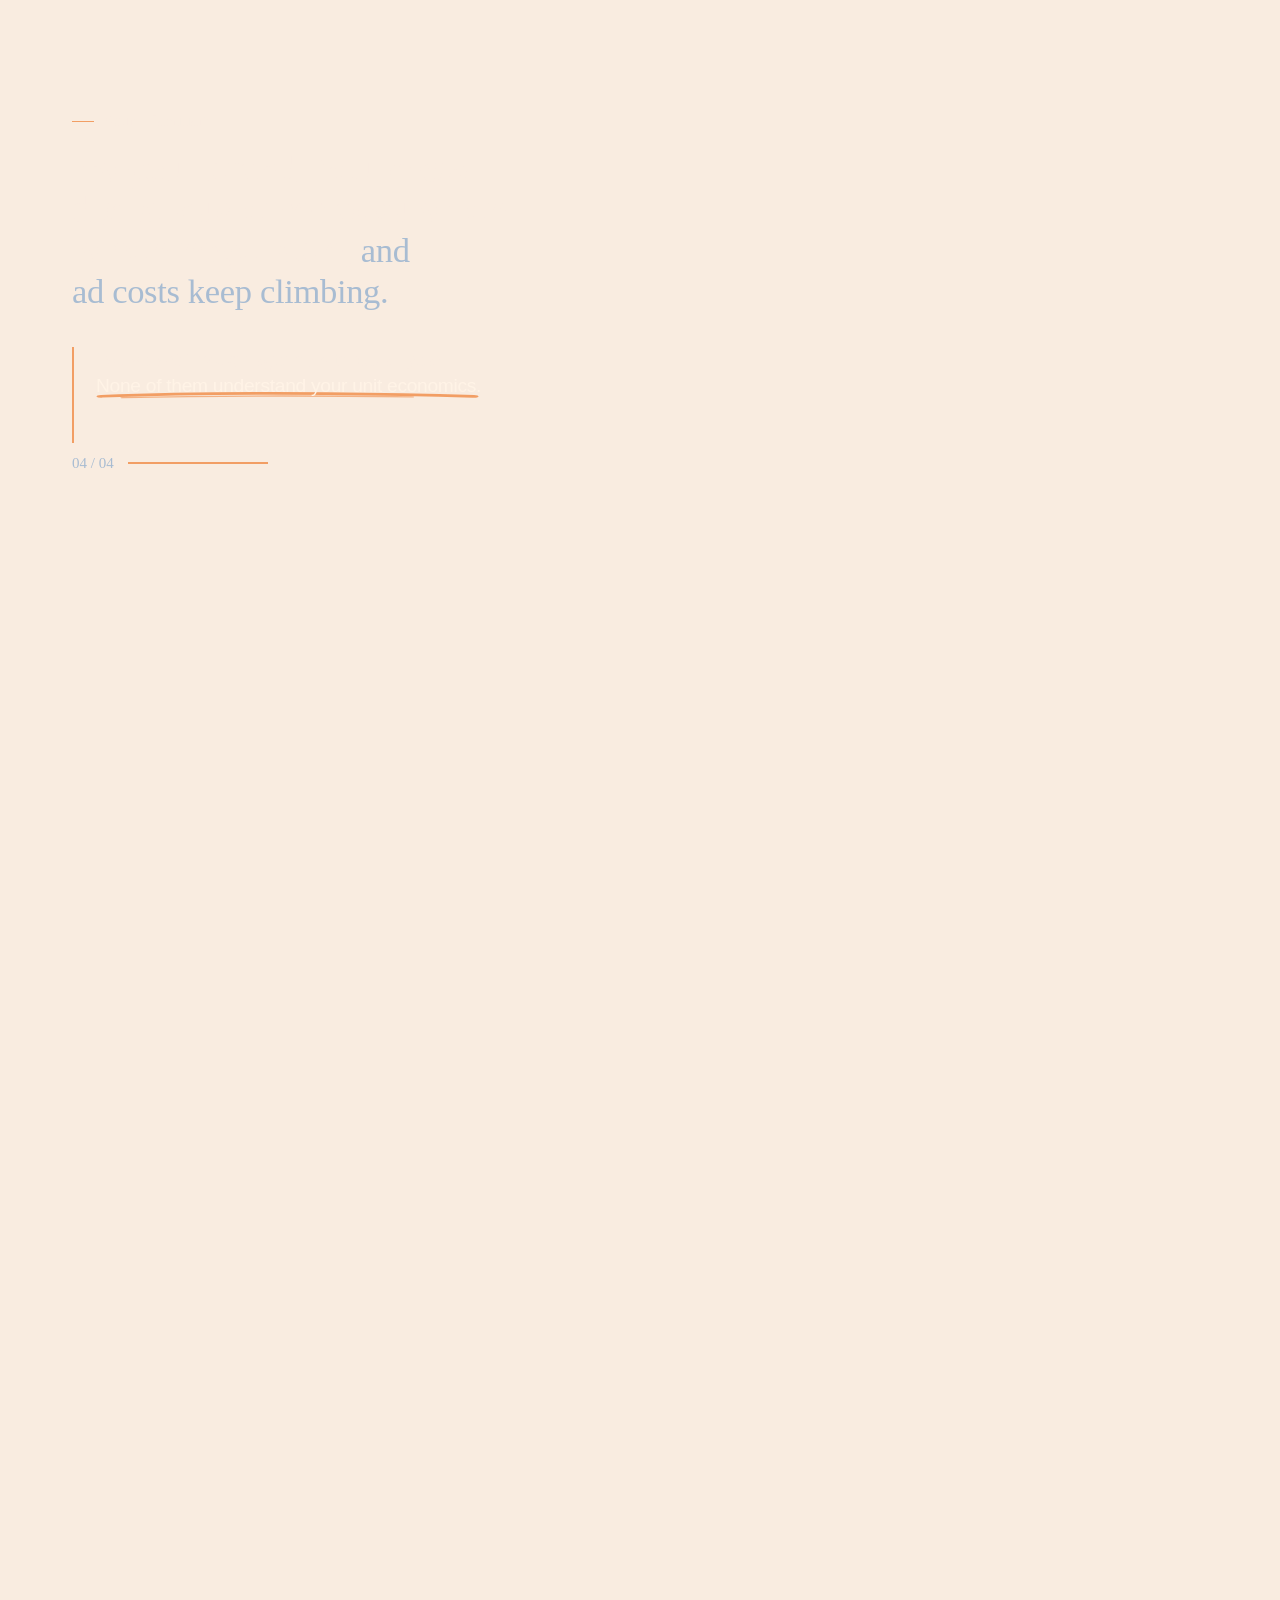
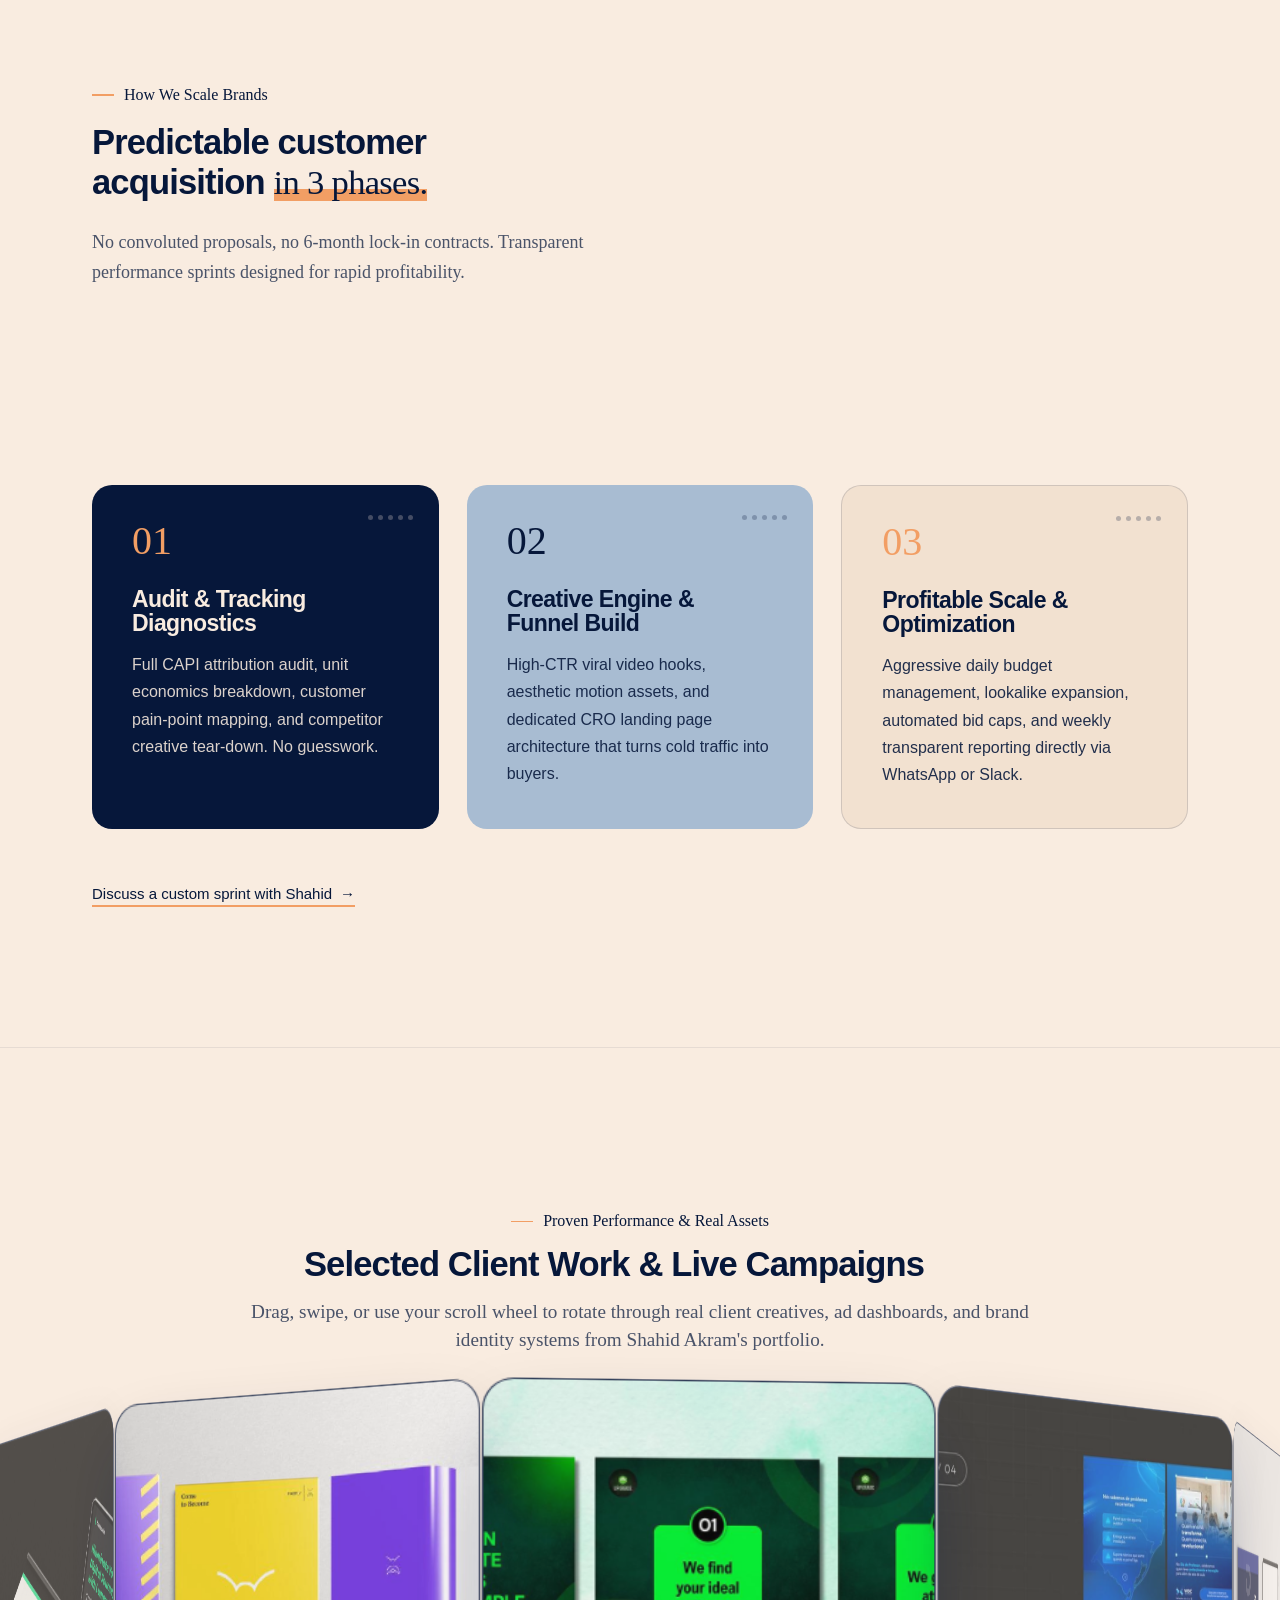
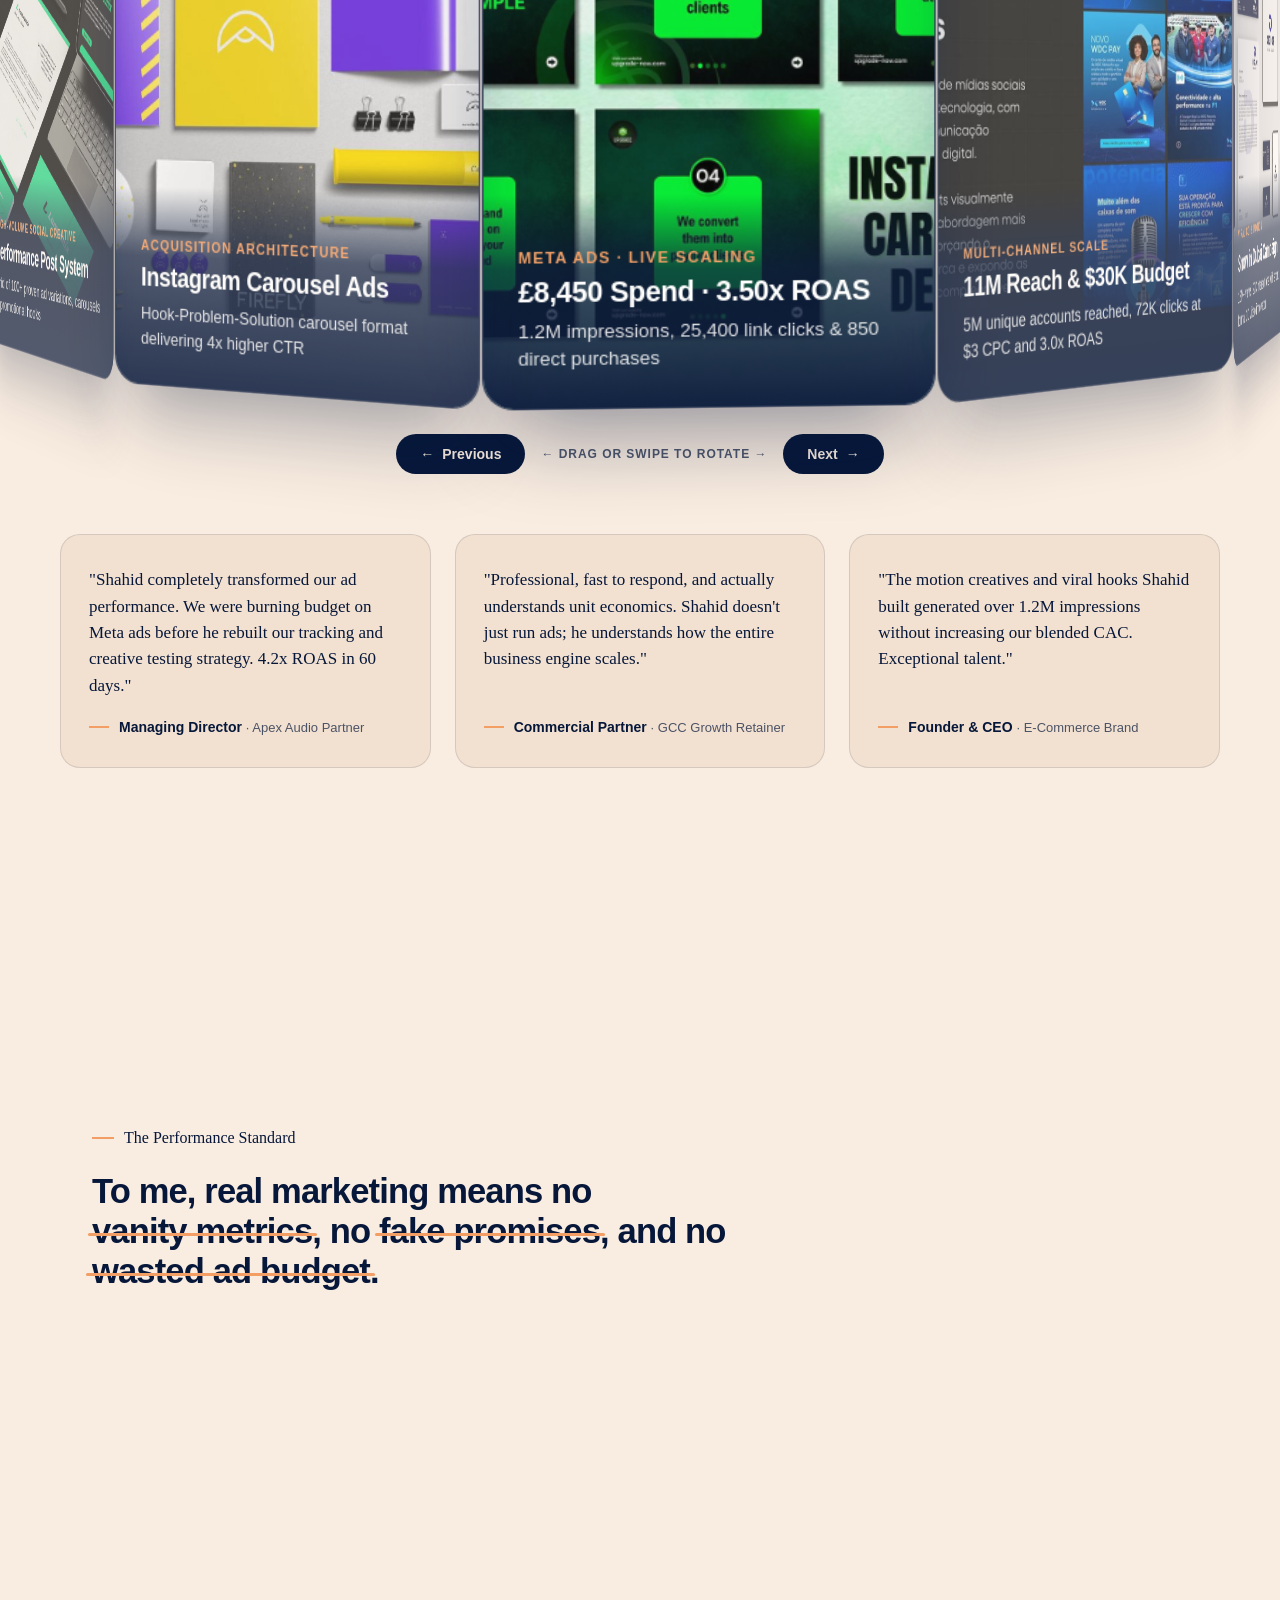
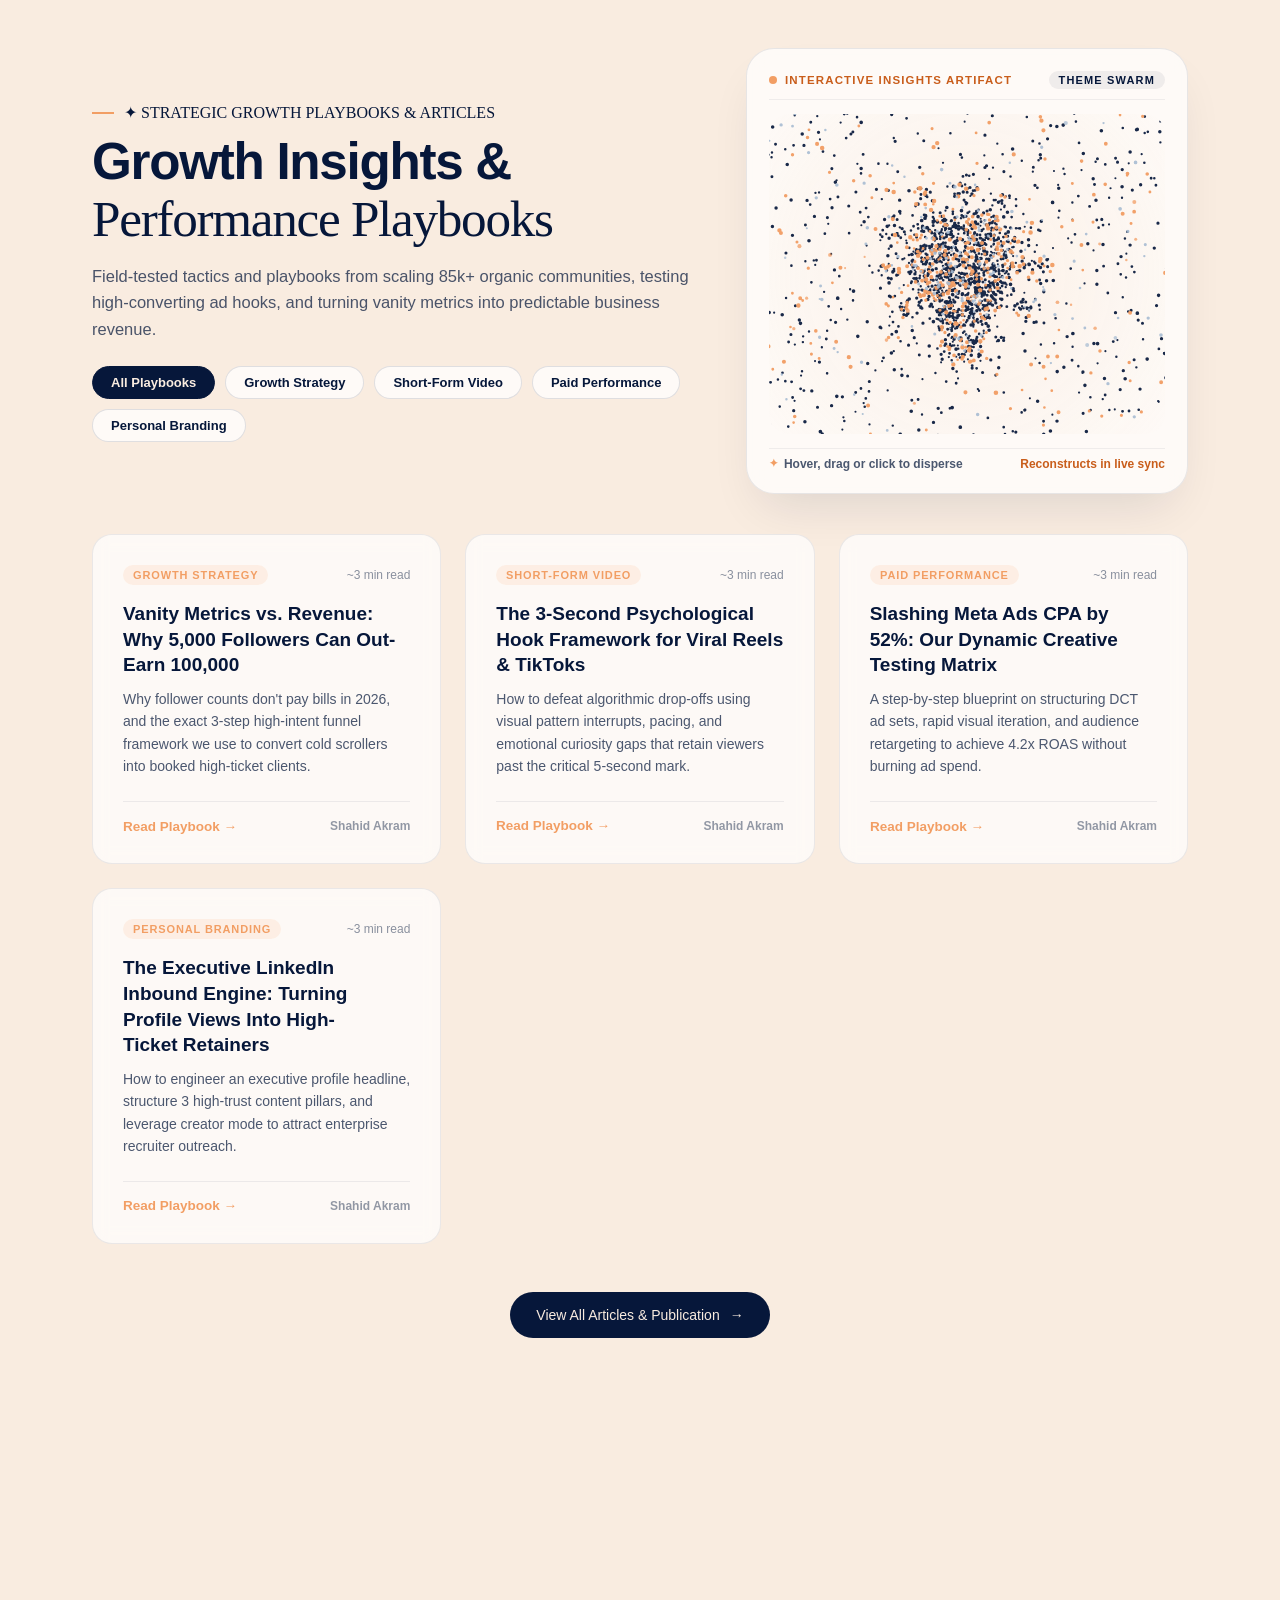
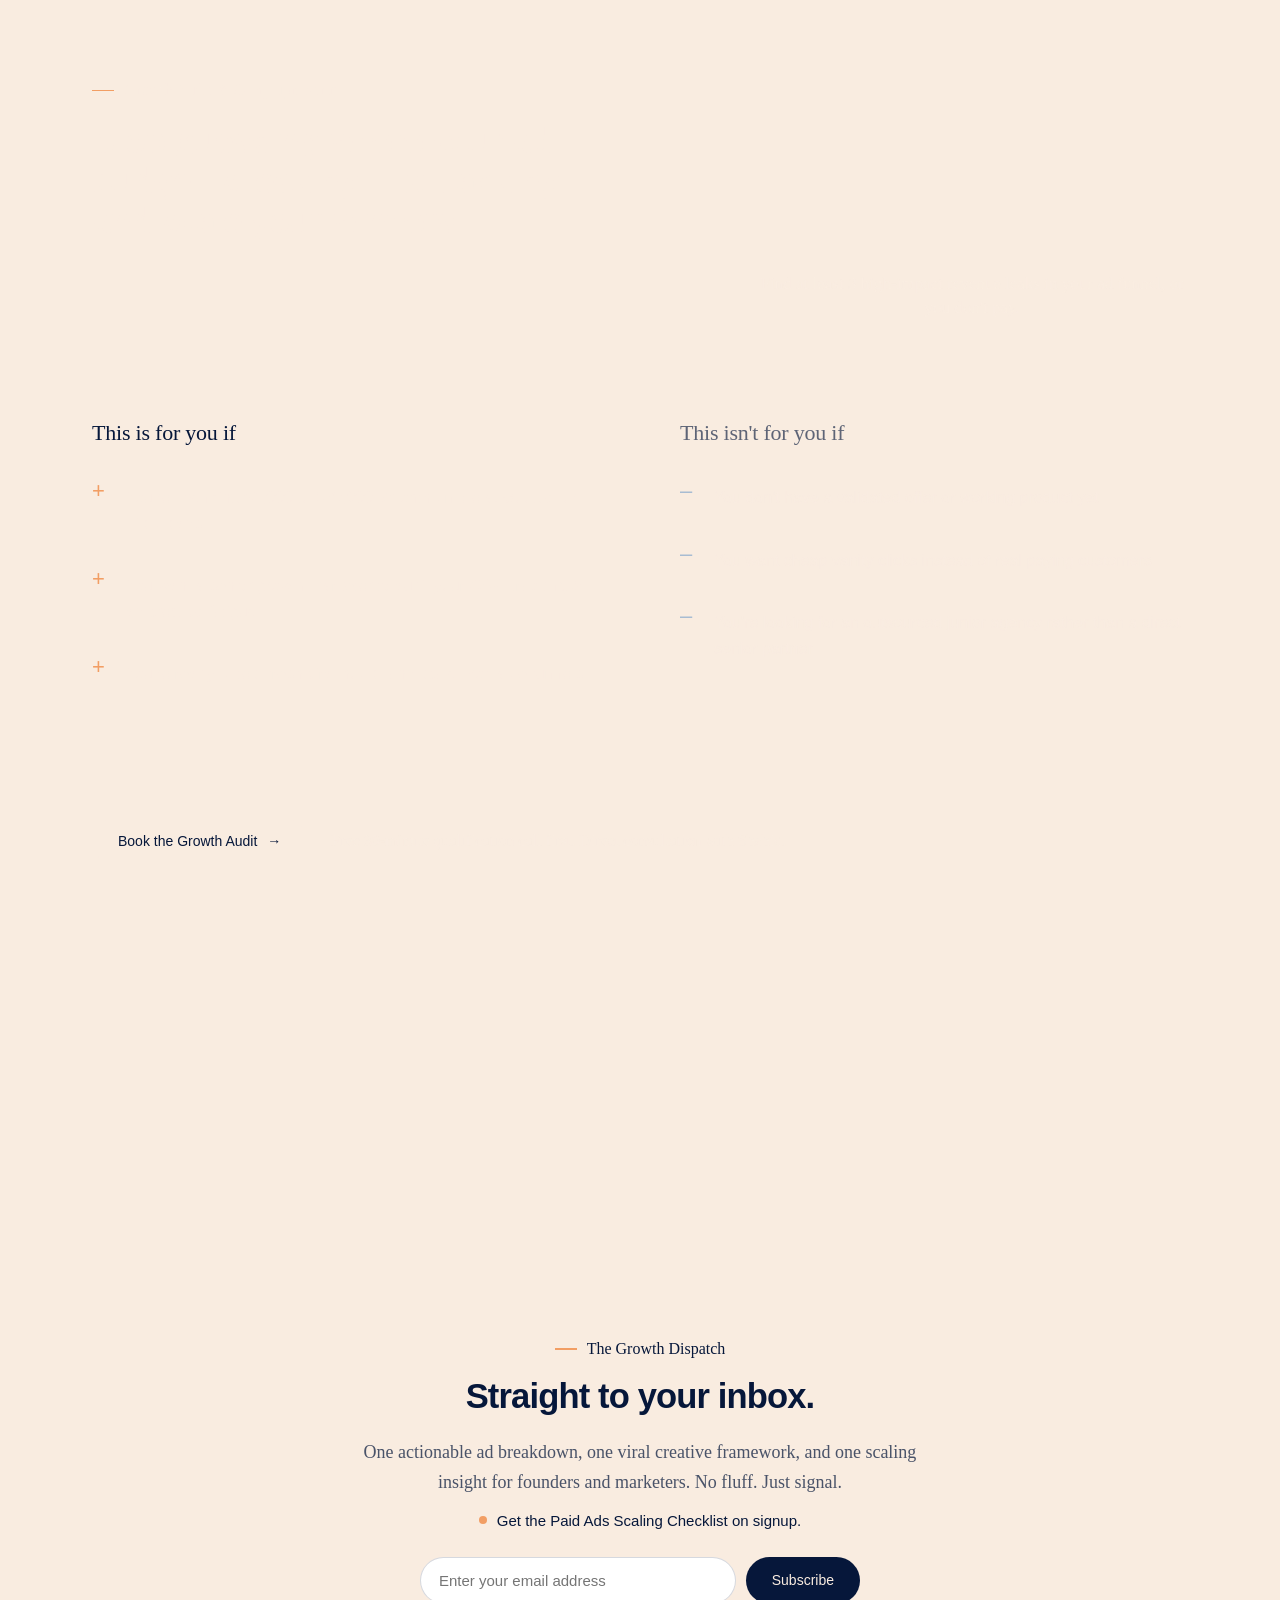
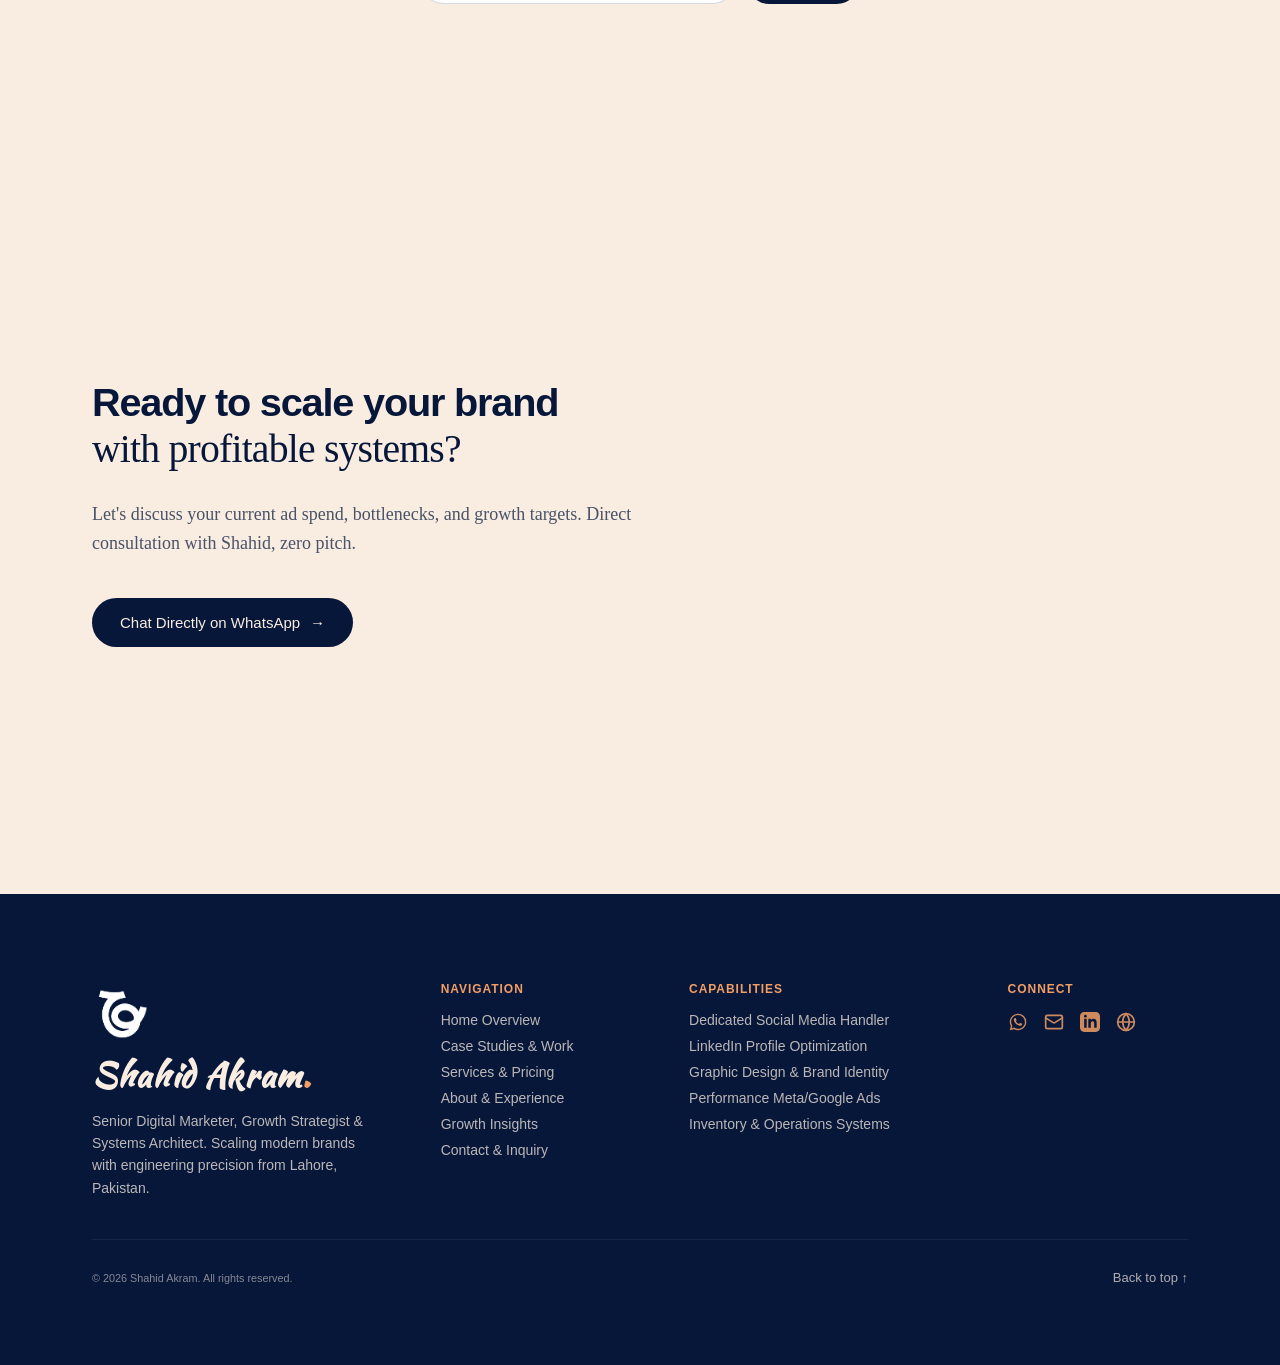
==== commit 5353e642: "Add interactive brain-lightbulb particle animation to Insights section on index.html" ====
--- a/index.html
+++ b/index.html
@@ -1049,6 +1049,112 @@
   box-shadow: 0 8px 24px rgba(0, 0, 0, 0.4) !important;
 }
 
+
+/* ---------- INSIGHTS INTERACTIVE PARTICLE CARD & HEADER ---------- */
+.insights-header-grid {
+  display: grid;
+  grid-template-columns: 1.25fr 0.9fr;
+  gap: 40px;
+  align-items: center;
+  margin-bottom: 40px;
+}
+.insights-anim-card {
+  background: rgba(255, 255, 255, 0.72);
+  border: 1px solid rgba(6, 23, 58, 0.09);
+  border-radius: 28px;
+  padding: 22px;
+  box-shadow: 0 24px 50px -16px rgba(6, 23, 58, 0.12);
+  backdrop-filter: blur(12px);
+  position: relative;
+  overflow: hidden;
+  display: flex;
+  flex-direction: column;
+  gap: 14px;
+  transition: box-shadow .3s ease;
+}
+.insights-anim-card:hover {
+  box-shadow: 0 28px 60px -14px rgba(6, 23, 58, 0.16);
+}
+.insights-anim-card-head {
+  display: flex;
+  align-items: center;
+  justify-content: space-between;
+  gap: 10px;
+  font-size: 11.5px;
+  font-weight: 700;
+  letter-spacing: 0.1em;
+  text-transform: uppercase;
+  color: #c95d1b;
+  padding-bottom: 10px;
+  border-bottom: 1px solid rgba(6, 23, 58, 0.06);
+}
+.insights-pulse-group {
+  display: inline-flex;
+  align-items: center;
+  gap: 8px;
+}
+.insights-pulse-dot {
+  width: 8px;
+  height: 8px;
+  border-radius: 50%;
+  background: var(--orange, #F29E64);
+  box-shadow: 0 0 0 0 rgba(242, 158, 100, 0.7);
+  animation: insightsPulse 2s infinite;
+}
+@keyframes insightsPulse {
+  0% { transform: scale(0.95); box-shadow: 0 0 0 0 rgba(242, 158, 100, 0.7); }
+  70% { transform: scale(1); box-shadow: 0 0 0 8px rgba(242, 158, 100, 0); }
+  100% { transform: scale(0.95); box-shadow: 0 0 0 0 rgba(242, 158, 100, 0); }
+}
+.insights-card-badge {
+  font-size: 11px;
+  padding: 3px 10px;
+  border-radius: 999px;
+  background: rgba(6, 23, 58, 0.06);
+  color: var(--navy, #06173A);
+  font-weight: 700;
+}
+.insights-canvas-box {
+  width: 100%;
+  height: 320px;
+  position: relative;
+  background: radial-gradient(circle at center, rgba(242, 158, 100, 0.1) 0%, rgba(249, 236, 224, 0.25) 65%, transparent 100%);
+  border-radius: 20px;
+  overflow: hidden;
+  cursor: grab;
+}
+.insights-canvas-box:active { cursor: grabbing; }
+#insightsParticleCanvas {
+  width: 100%;
+  height: 100%;
+  display: block;
+}
+.insights-anim-card-foot {
+  display: flex;
+  align-items: center;
+  justify-content: space-between;
+  gap: 12px;
+  font-size: 12px;
+  color: var(--ink-2, rgba(6, 23, 58, 0.72));
+  font-weight: 600;
+  padding-top: 8px;
+  border-top: 1px solid rgba(6, 23, 58, 0.06);
+}
+.insights-foot-hint {
+  display: inline-flex;
+  align-items: center;
+  gap: 6px;
+}
+.insights-foot-hint::before {
+  content: '✦';
+  color: var(--orange, #F29E64);
+  font-size: 11px;
+}
+@media (max-width: 1024px) {
+  .insights-header-grid { grid-template-columns: 1fr; gap: 32px; }
+  .insights-canvas-box { height: 280px; }
+}
+
 </style>
 <!-- site structured data (carried over from the previous site for brand continuity) -->
 <script type="application/ld+json">{"@context": "https://schema.org", "@graph": [{"@type": "Organization", "name": "Cogent Labs", "url": "https://cogentlabs.co", "logo": "https://cogentlabs.co/cogent-labs-logo.png", "description": "Agentic AI solutions that automate complex enterprise workflows, accelerate decision-making, and drive measurable business outcomes.", "founder": {"@type": "Person", "name": "Ehmad Zubair", "jobTitle": "CEO & Co-founder"}, "sameAs": ["https://www.linkedin.com/company/cogentlabs/", "https://www.instagram.com/cogent.labs.co/"], "contactPoint": {"@type": "ContactPoint", "email": "hello@cogentlabs.co", "telephone": "+92-300-111-4369", "contactType": "sales"}, "address": {"@type": "PostalAddress", "streetAddress": "16192 Coastal Hwy", "addressLocality": "Lewes", "addressRegion": "DE", "postalCode": "19958", "addressCountry": "US"}}, {"@type": "WebSite", "name": "Cogent Labs", "url": "https://cogentlabs.co"}]}</script>
@@ -1833,6 +1939,112 @@
   .l-header__nav-desktop {
     display: none !important;
   }
+}
+
+
+/* ---------- INSIGHTS INTERACTIVE PARTICLE CARD & HEADER ---------- */
+.insights-header-grid {
+  display: grid;
+  grid-template-columns: 1.25fr 0.9fr;
+  gap: 40px;
+  align-items: center;
+  margin-bottom: 40px;
+}
+.insights-anim-card {
+  background: rgba(255, 255, 255, 0.72);
+  border: 1px solid rgba(6, 23, 58, 0.09);
+  border-radius: 28px;
+  padding: 22px;
+  box-shadow: 0 24px 50px -16px rgba(6, 23, 58, 0.12);
+  backdrop-filter: blur(12px);
+  position: relative;
+  overflow: hidden;
+  display: flex;
+  flex-direction: column;
+  gap: 14px;
+  transition: box-shadow .3s ease;
+}
+.insights-anim-card:hover {
+  box-shadow: 0 28px 60px -14px rgba(6, 23, 58, 0.16);
+}
+.insights-anim-card-head {
+  display: flex;
+  align-items: center;
+  justify-content: space-between;
+  gap: 10px;
+  font-size: 11.5px;
+  font-weight: 700;
+  letter-spacing: 0.1em;
+  text-transform: uppercase;
+  color: #c95d1b;
+  padding-bottom: 10px;
+  border-bottom: 1px solid rgba(6, 23, 58, 0.06);
+}
+.insights-pulse-group {
+  display: inline-flex;
+  align-items: center;
+  gap: 8px;
+}
+.insights-pulse-dot {
+  width: 8px;
+  height: 8px;
+  border-radius: 50%;
+  background: var(--orange, #F29E64);
+  box-shadow: 0 0 0 0 rgba(242, 158, 100, 0.7);
+  animation: insightsPulse 2s infinite;
+}
+@keyframes insightsPulse {
+  0% { transform: scale(0.95); box-shadow: 0 0 0 0 rgba(242, 158, 100, 0.7); }
+  70% { transform: scale(1); box-shadow: 0 0 0 8px rgba(242, 158, 100, 0); }
+  100% { transform: scale(0.95); box-shadow: 0 0 0 0 rgba(242, 158, 100, 0); }
+}
+.insights-card-badge {
+  font-size: 11px;
+  padding: 3px 10px;
+  border-radius: 999px;
+  background: rgba(6, 23, 58, 0.06);
+  color: var(--navy, #06173A);
+  font-weight: 700;
+}
+.insights-canvas-box {
+  width: 100%;
+  height: 320px;
+  position: relative;
+  background: radial-gradient(circle at center, rgba(242, 158, 100, 0.1) 0%, rgba(249, 236, 224, 0.25) 65%, transparent 100%);
+  border-radius: 20px;
+  overflow: hidden;
+  cursor: grab;
+}
+.insights-canvas-box:active { cursor: grabbing; }
+#insightsParticleCanvas {
+  width: 100%;
+  height: 100%;
+  display: block;
+}
+.insights-anim-card-foot {
+  display: flex;
+  align-items: center;
+  justify-content: space-between;
+  gap: 12px;
+  font-size: 12px;
+  color: var(--ink-2, rgba(6, 23, 58, 0.72));
+  font-weight: 600;
+  padding-top: 8px;
+  border-top: 1px solid rgba(6, 23, 58, 0.06);
+}
+.insights-foot-hint {
+  display: inline-flex;
+  align-items: center;
+  gap: 6px;
+}
+.insights-foot-hint::before {
+  content: '✦';
+  color: var(--orange, #F29E64);
+  font-size: 11px;
+}
+@media (max-width: 1024px) {
+  .insights-header-grid { grid-template-columns: 1fr; gap: 32px; }
+  .insights-canvas-box { height: 280px; }
 }
 
 </style></head>
@@ -2088,23 +2300,49 @@
 <!-- GROWTH INSIGHTS & STRATEGIC PLAYBOOKS (BLOG SECTION) -->
 <section class="insights-section" id="insights" data-bg="cream" style="padding: 120px 0; position: relative;">
   <div class="wrap">
-    <div style="max-width: 780px; margin-bottom: 36px;">
-      <span class="eyebrow rv">Strategic Playbooks &amp; Articles</span>
-      <h2 class="rv" style="font-size: clamp(34px, 4vw, 54px); line-height: 1.1; margin: 12px 0 16px;">
-        Growth Insights &amp; <span class="it">Performance Playbooks</span>
-      </h2>
-      <p class="rv" style="font-size: 16.5px; line-height: 1.6; color: var(--ink-2); margin: 0;">
-        Practical playbooks from scaling 85k+ organic communities, testing high-converting ad hooks, and turning vanity metrics into predictable business revenue.
-      </p>
-    </div>
-
-    <!-- Category Filter Pills -->
-    <div class="insights-filter-pills" id="insightsFilterPills" style="display: flex; flex-wrap: wrap; gap: 10px; margin-bottom: 36px;">
-      <button type="button" class="insights-pill-btn is-active" data-cat="all">All Playbooks</button>
-      <button type="button" class="insights-pill-btn" data-cat="Growth Strategy">Growth Strategy</button>
-      <button type="button" class="insights-pill-btn" data-cat="Short-Form Video">Short-Form Video</button>
-      <button type="button" class="insights-pill-btn" data-cat="Paid Performance">Paid Performance</button>
-      <button type="button" class="insights-pill-btn" data-cat="Personal Branding">Personal Branding</button>
+    
+    <div class="insights-header-grid">
+      <!-- Left Column: Title & Intro -->
+      <div>
+        <span class="eyebrow rv">✦ STRATEGIC GROWTH PLAYBOOKS &amp; ARTICLES</span>
+        <h2 class="rv" style="font-size: clamp(34px, 4vw, 54px); line-height: 1.1; margin: 12px 0 16px;">
+          Growth Insights &amp; <span class="it">Performance Playbooks</span>
+        </h2>
+        <p class="rv" style="font-size: 16.5px; line-height: 1.6; color: var(--ink-2); margin-bottom: 24px;">
+          Field-tested tactics and playbooks from scaling 85k+ organic communities, testing high-converting ad hooks, and turning vanity metrics into predictable business revenue.
+        </p>
+
+        <!-- Category Filter Pills -->
+        <div class="insights-filter-pills" id="insightsFilterPills" style="display: flex; flex-wrap: wrap; gap: 10px;">
+          <button type="button" class="insights-pill-btn is-active" data-cat="all">All Playbooks</button>
+          <button type="button" class="insights-pill-btn" data-cat="Growth Strategy">Growth Strategy</button>
+          <button type="button" class="insights-pill-btn" data-cat="Short-Form Video">Short-Form Video</button>
+          <button type="button" class="insights-pill-btn" data-cat="Paid Performance">Paid Performance</button>
+          <button type="button" class="insights-pill-btn" data-cat="Personal Branding">Personal Branding</button>
+        </div>
+      </div>
+
+      <!-- Right Column: Interactive Brain-Lightbulb Particle Swarm Card -->
+      <div>
+        <div class="insights-anim-card" id="insightsAnimCard">
+          <div class="insights-anim-card-head">
+            <span class="insights-pulse-group">
+              <span class="insights-pulse-dot"></span>
+              <span>INTERACTIVE INSIGHTS ARTIFACT</span>
+            </span>
+            <span class="insights-card-badge">THEME SWARM</span>
+          </div>
+
+          <div class="insights-canvas-box" id="insightsCanvasBox">
+            <canvas id="insightsParticleCanvas" aria-label="Interactive Particle Swarm of Brain Lightbulb Icon"></canvas>
+          </div>
+
+          <div class="insights-anim-card-foot">
+            <span class="insights-foot-hint">Hover, drag or click to disperse</span>
+            <span style="color: #c95d1b; font-weight: 700;">Reconstructs in live sync</span>
+          </div>
+        </div>
+      </div>
     </div>
 
     <!-- Articles Grid -->
@@ -2914,6 +3152,112 @@
   }
 }
 
+
+/* ---------- INSIGHTS INTERACTIVE PARTICLE CARD & HEADER ---------- */
+.insights-header-grid {
+  display: grid;
+  grid-template-columns: 1.25fr 0.9fr;
+  gap: 40px;
+  align-items: center;
+  margin-bottom: 40px;
+}
+.insights-anim-card {
+  background: rgba(255, 255, 255, 0.72);
+  border: 1px solid rgba(6, 23, 58, 0.09);
+  border-radius: 28px;
+  padding: 22px;
+  box-shadow: 0 24px 50px -16px rgba(6, 23, 58, 0.12);
+  backdrop-filter: blur(12px);
+  position: relative;
+  overflow: hidden;
+  display: flex;
+  flex-direction: column;
+  gap: 14px;
+  transition: box-shadow .3s ease;
+}
+.insights-anim-card:hover {
+  box-shadow: 0 28px 60px -14px rgba(6, 23, 58, 0.16);
+}
+.insights-anim-card-head {
+  display: flex;
+  align-items: center;
+  justify-content: space-between;
+  gap: 10px;
+  font-size: 11.5px;
+  font-weight: 700;
+  letter-spacing: 0.1em;
+  text-transform: uppercase;
+  color: #c95d1b;
+  padding-bottom: 10px;
+  border-bottom: 1px solid rgba(6, 23, 58, 0.06);
+}
+.insights-pulse-group {
+  display: inline-flex;
+  align-items: center;
+  gap: 8px;
+}
+.insights-pulse-dot {
+  width: 8px;
+  height: 8px;
+  border-radius: 50%;
+  background: var(--orange, #F29E64);
+  box-shadow: 0 0 0 0 rgba(242, 158, 100, 0.7);
+  animation: insightsPulse 2s infinite;
+}
+@keyframes insightsPulse {
+  0% { transform: scale(0.95); box-shadow: 0 0 0 0 rgba(242, 158, 100, 0.7); }
+  70% { transform: scale(1); box-shadow: 0 0 0 8px rgba(242, 158, 100, 0); }
+  100% { transform: scale(0.95); box-shadow: 0 0 0 0 rgba(242, 158, 100, 0); }
+}
+.insights-card-badge {
+  font-size: 11px;
+  padding: 3px 10px;
+  border-radius: 999px;
+  background: rgba(6, 23, 58, 0.06);
+  color: var(--navy, #06173A);
+  font-weight: 700;
+}
+.insights-canvas-box {
+  width: 100%;
+  height: 320px;
+  position: relative;
+  background: radial-gradient(circle at center, rgba(242, 158, 100, 0.1) 0%, rgba(249, 236, 224, 0.25) 65%, transparent 100%);
+  border-radius: 20px;
+  overflow: hidden;
+  cursor: grab;
+}
+.insights-canvas-box:active { cursor: grabbing; }
+#insightsParticleCanvas {
+  width: 100%;
+  height: 100%;
+  display: block;
+}
+.insights-anim-card-foot {
+  display: flex;
+  align-items: center;
+  justify-content: space-between;
+  gap: 12px;
+  font-size: 12px;
+  color: var(--ink-2, rgba(6, 23, 58, 0.72));
+  font-weight: 600;
+  padding-top: 8px;
+  border-top: 1px solid rgba(6, 23, 58, 0.06);
+}
+.insights-foot-hint {
+  display: inline-flex;
+  align-items: center;
+  gap: 6px;
+}
+.insights-foot-hint::before {
+  content: '✦';
+  color: var(--orange, #F29E64);
+  font-size: 11px;
+}
+@media (max-width: 1024px) {
+  .insights-header-grid { grid-template-columns: 1fr; gap: 32px; }
+  .insights-canvas-box { height: 280px; }
+}
+
 </style>
 <script>
 (function(){
@@ -3175,6 +3519,112 @@
   .l-header__nav-desktop {
     display: none !important;
   }
+}
+
+
+/* ---------- INSIGHTS INTERACTIVE PARTICLE CARD & HEADER ---------- */
+.insights-header-grid {
+  display: grid;
+  grid-template-columns: 1.25fr 0.9fr;
+  gap: 40px;
+  align-items: center;
+  margin-bottom: 40px;
+}
+.insights-anim-card {
+  background: rgba(255, 255, 255, 0.72);
+  border: 1px solid rgba(6, 23, 58, 0.09);
+  border-radius: 28px;
+  padding: 22px;
+  box-shadow: 0 24px 50px -16px rgba(6, 23, 58, 0.12);
+  backdrop-filter: blur(12px);
+  position: relative;
+  overflow: hidden;
+  display: flex;
+  flex-direction: column;
+  gap: 14px;
+  transition: box-shadow .3s ease;
+}
+.insights-anim-card:hover {
+  box-shadow: 0 28px 60px -14px rgba(6, 23, 58, 0.16);
+}
+.insights-anim-card-head {
+  display: flex;
+  align-items: center;
+  justify-content: space-between;
+  gap: 10px;
+  font-size: 11.5px;
+  font-weight: 700;
+  letter-spacing: 0.1em;
+  text-transform: uppercase;
+  color: #c95d1b;
+  padding-bottom: 10px;
+  border-bottom: 1px solid rgba(6, 23, 58, 0.06);
+}
+.insights-pulse-group {
+  display: inline-flex;
+  align-items: center;
+  gap: 8px;
+}
+.insights-pulse-dot {
+  width: 8px;
+  height: 8px;
+  border-radius: 50%;
+  background: var(--orange, #F29E64);
+  box-shadow: 0 0 0 0 rgba(242, 158, 100, 0.7);
+  animation: insightsPulse 2s infinite;
+}
+@keyframes insightsPulse {
+  0% { transform: scale(0.95); box-shadow: 0 0 0 0 rgba(242, 158, 100, 0.7); }
+  70% { transform: scale(1); box-shadow: 0 0 0 8px rgba(242, 158, 100, 0); }
+  100% { transform: scale(0.95); box-shadow: 0 0 0 0 rgba(242, 158, 100, 0); }
+}
+.insights-card-badge {
+  font-size: 11px;
+  padding: 3px 10px;
+  border-radius: 999px;
+  background: rgba(6, 23, 58, 0.06);
+  color: var(--navy, #06173A);
+  font-weight: 700;
+}
+.insights-canvas-box {
+  width: 100%;
+  height: 320px;
+  position: relative;
+  background: radial-gradient(circle at center, rgba(242, 158, 100, 0.1) 0%, rgba(249, 236, 224, 0.25) 65%, transparent 100%);
+  border-radius: 20px;
+  overflow: hidden;
+  cursor: grab;
+}
+.insights-canvas-box:active { cursor: grabbing; }
+#insightsParticleCanvas {
+  width: 100%;
+  height: 100%;
+  display: block;
+}
+.insights-anim-card-foot {
+  display: flex;
+  align-items: center;
+  justify-content: space-between;
+  gap: 12px;
+  font-size: 12px;
+  color: var(--ink-2, rgba(6, 23, 58, 0.72));
+  font-weight: 600;
+  padding-top: 8px;
+  border-top: 1px solid rgba(6, 23, 58, 0.06);
+}
+.insights-foot-hint {
+  display: inline-flex;
+  align-items: center;
+  gap: 6px;
+}
+.insights-foot-hint::before {
+  content: '✦';
+  color: var(--orange, #F29E64);
+  font-size: 11px;
+}
+@media (max-width: 1024px) {
+  .insights-header-grid { grid-template-columns: 1fr; gap: 32px; }
+  .insights-canvas-box { height: 280px; }
 }
 
 </style>
@@ -3671,5 +4121,303 @@
 
 
 
+
+<script>
+  // ---------- INTERACTIVE INSIGHTS BRAIN-LIGHTBULB PARTICLE SWARM ----------
+  // High-density particle murmuration matching theme palette and physics
+  (function initInsightsParticleSwarm() {
+    const canvas = document.getElementById('insightsParticleCanvas');
+    const box = document.getElementById('insightsCanvasBox');
+    if (!canvas || !box) return;
+
+    const ctx = canvas.getContext('2d');
+    if (!ctx) return;
+
+    const base64Icon = '[data-uri]';
+    const iconImg = new Image();
+    iconImg.src = base64Icon;
+
+    let particles = [];
+    let sparkles = [];
+    let W = 0, H = 0, dpr = 1;
+    let touch = null;
+    let isInitialized = false;
+
+    // Palette: Navy (#06173A), Signature Orange (#F29E64), Powder Blue (#A8BCD2)
+    const PALETTE = [
+      '6, 23, 58',
+      '242, 158, 100',
+      '168, 188, 210'
+    ];
+
+    function resize() {
+      const rect = box.getBoundingClientRect();
+      W = Math.max(240, Math.round(rect.width));
+      H = Math.max(240, Math.round(rect.height));
+      dpr = Math.min(window.devicePixelRatio || 1, 2);
+
+      canvas.width = Math.round(W * dpr);
+      canvas.height = Math.round(H * dpr);
+
+      sampleIcon();
+    }
+
+    function sampleIcon() {
+      if (!iconImg.complete || iconImg.naturalWidth === 0) return;
+
+      const off = document.createElement('canvas');
+      off.width = W;
+      off.height = H;
+      const ox = off.getContext('2d');
+      if (!ox) return;
+
+      // Scale to comfortably fit within canvas
+      const maxH = H * 0.88;
+      const maxW = W * 0.82;
+      const scale = Math.min(maxW / iconImg.naturalWidth, maxH / iconImg.naturalHeight);
+      const tw = iconImg.naturalWidth * scale;
+      const th = iconImg.naturalHeight * scale;
+      const cx = (W - tw) / 2;
+      const cy = (H - th) / 2;
+
+      ox.drawImage(iconImg, cx, cy, tw, th);
+      const idata = ox.getImageData(0, 0, W, H).data;
+
+      // High density sampling: ~2,000 to 2,500 particles
+      const step = Math.max(2.4, Math.sqrt((W * H) / 28000));
+      const newPts = [];
+
+      for (let y = 0; y < H; y += step) {
+        for (let x = 0; x < W; x += step) {
+          const jx = x + (Math.random() - 0.5) * step * 0.85;
+          const jy = y + (Math.random() - 0.5) * step * 0.85;
+          const ix = Math.floor(jx);
+          const iy = Math.floor(jy);
+          if (ix >= 0 && ix < W && iy >= 0 && iy < H) {
+            const alpha = idata[(iy * W + ix) * 4 + 3];
+            if (alpha > 110) {
+              newPts.push({ x: jx, y: jy });
+            }
+          }
+        }
+      }
+
+      // Shuffle points so reforming dots fly dynamically across the figure
+      for (let i = newPts.length - 1; i > 0; i--) {
+        const j = Math.floor(Math.random() * (i + 1));
+        const temp = newPts[i];
+        newPts[i] = newPts[j];
+        newPts[j] = temp;
+      }
+
+      // Create or update particles
+      const newParticles = [];
+      const count = newPts.length;
+
+      for (let i = 0; i < count; i++) {
+        const old = particles[i] || null;
+        let p;
+
+        if (old) {
+          p = old;
+          p.tx = newPts[i].x;
+          p.ty = newPts[i].y;
+        } else {
+          const roll = Math.random();
+          // Give rays and filament vibrant orange accent
+          const col = roll < 0.18 ? PALETTE[1] : (roll < 0.28 ? PALETTE[2] : PALETTE[0]);
+          p = {
+            x: W / 2 + (Math.random() - 0.5) * W * 1.5,
+            y: H / 2 + (Math.random() - 0.5) * H * 1.5,
+            tx: newPts[i].x,
+            ty: newPts[i].y,
+            vx: (Math.random() - 0.5) * 3,
+            vy: (Math.random() - 0.5) * 3,
+            col: col,
+            sz: roll < 0.18 ? (1.3 + Math.random() * 1.0) : (1.05 + Math.random() * 0.8),
+            ph: Math.random() * Math.PI * 2,
+            ang: Math.random() * Math.PI * 2,
+            far: 0.5 + Math.random() * 0.8,
+            k: 0.7 + Math.random() * 0.6
+          };
+        }
+        newParticles.push(p);
+      }
+
+      particles = newParticles;
+
+      // Ambient celestial sparkles orbiting gently around the radiating bulb
+      sparkles = [];
+      for (let s = 0; s < 26; s++) {
+        sparkles.push({
+          radius: W * (0.32 + Math.random() * 0.2),
+          speed: (0.35 + Math.random() * 0.45) * (Math.random() < 0.5 ? 1 : -1),
+          angle: Math.random() * Math.PI * 2,
+          yOffset: (Math.random() - 0.5) * H * 0.5,
+          sz: 0.9 + Math.random() * 1.2,
+          col: Math.random() < 0.65 ? PALETTE[1] : PALETTE[2]
+        });
+      }
+
+      isInitialized = true;
+    }
+
+    iconImg.onload = () => {
+      sampleIcon();
+    };
+
+    // Mouse & Touch interaction
+    function updatePointer(clientX, clientY) {
+      const rect = canvas.getBoundingClientRect();
+      touch = {
+        x: clientX - rect.left,
+        y: clientY - rect.top
+      };
+    }
+
+    box.addEventListener('mousemove', (e) => {
+      updatePointer(e.clientX, e.clientY);
+    }, { passive: true });
+
+    box.addEventListener('mouseleave', () => {
+      touch = null;
+    }, { passive: true });
+
+    box.addEventListener('touchstart', (e) => {
+      if (e.touches && e.touches[0]) {
+        updatePointer(e.touches[0].clientX, e.touches[0].clientY);
+      }
+    }, { passive: true });
+
+    box.addEventListener('touchmove', (e) => {
+      if (e.touches && e.touches[0]) {
+        updatePointer(e.touches[0].clientX, e.touches[0].clientY);
+      }
+    }, { passive: true });
+
+    box.addEventListener('touchend', () => {
+      touch = null;
+    }, { passive: true });
+
+    // Click / Tap shockwave impulse
+    box.addEventListener('click', (e) => {
+      const rect = canvas.getBoundingClientRect();
+      const clickX = e.clientX - rect.left;
+      const clickY = e.clientY - rect.top;
+
+      particles.forEach(p => {
+        const dx = p.x - clickX;
+        const dy = p.y - clickY;
+        const dist = Math.sqrt(dx * dx + dy * dy) || 1;
+        const force = Math.max(14, 38 - dist * 0.12);
+        p.vx += (dx / dist) * force + (Math.random() - 0.5) * 12;
+        p.vy += (dy / dist) * force + (Math.random() - 0.5) * 12;
+      });
+    });
+
+    // Render loop
+    let lastTime = performance.now();
+
+    function render(now) {
+      requestAnimationFrame(render);
+      if (!isInitialized || particles.length === 0) return;
+
+      const dt = Math.min((now - lastTime) / 1000, 0.05);
+      lastTime = now;
+      const t = now / 1000;
+
+      ctx.setTransform(dpr, 0, 0, dpr, 0, 0);
+      ctx.clearRect(0, 0, W, H);
+
+      // Group rendering by color for 60fps performance
+      const groups = {
+        [PALETTE[0]]: [],
+        [PALETTE[1]]: [],
+        [PALETTE[2]]: []
+      };
+
+      const pointerRadiusSq = 95 * 95;
+
+      for (let i = 0; i < particles.length; i++) {
+        const p = particles[i];
+
+        // Harmonic organic flow motion (matching index.html)
+        const sw = Math.sin(p.ph + t * 1.5 + p.ty * 0.018) * 1.8;
+        const sw2 = Math.cos(p.ph * 1.6 + t * 1.2 + p.tx * 0.018) * 1.8;
+
+        // Pointer repulsion physics
+        if (touch) {
+          const dx = p.x - touch.x;
+          const dy = p.y - touch.y;
+          const d2 = dx * dx + dy * dy;
+          if (d2 < pointerRadiusSq) {
+            const f = ((pointerRadiusSq - d2) / pointerRadiusSq) * 3.6 / Math.sqrt(d2 + 1);
+            p.vx += dx * f;
+            p.vy += dy * f;
+          }
+        }
+
+        // Spring pull towards target shape
+        const targetX = p.tx + sw;
+        const targetY = p.ty + sw2;
+        p.vx += (targetX - p.x) * 0.05 * p.k;
+        p.vy += (targetY - p.y) * 0.05 * p.k;
+
+        // Friction / damping
+        p.vx *= 0.84;
+        p.vy *= 0.84;
+
+        p.x += p.vx;
+        p.y += p.vy;
+
+        if (groups[p.col]) {
+          groups[p.col].push(p);
+        } else {
+          groups[PALETTE[0]].push(p);
+        }
+      }
+
+      // Draw all particle batches
+      for (const col in groups) {
+        const batch = groups[col];
+        if (batch.length === 0) continue;
+
+        const alpha = col === PALETTE[1] ? '0.96' : (col === PALETTE[2] ? '0.90' : '0.92');
+        ctx.fillStyle = `rgba(${col}, ${alpha})`;
+        ctx.beginPath();
+
+        for (let j = 0; j < batch.length; j++) {
+          const q = batch[j];
+          ctx.moveTo(q.x + q.sz, q.y);
+          ctx.arc(q.x, q.y, q.sz, 0, 6.283);
+        }
+        ctx.fill();
+      }
+
+      // Draw ambient orbital sparkles
+      const cx = W / 2;
+      const cy = H / 2;
+      for (let s = 0; s < sparkles.length; s++) {
+        const sp = sparkles[s];
+        sp.angle += sp.speed * dt;
+        const sx = cx + Math.cos(sp.angle) * sp.radius;
+        const sy = cy + Math.sin(sp.angle) * (sp.radius * 0.5) + sp.yOffset;
+        
+        ctx.fillStyle = `rgba(${sp.col}, 0.75)`;
+        ctx.beginPath();
+        ctx.arc(sx, sy, sp.sz, 0, 6.283);
+        ctx.fill();
+      }
+    }
+
+    window.addEventListener('resize', () => {
+      resize();
+    }, { passive: true });
+
+    resize();
+    requestAnimationFrame(render);
+  })();
+</script>
+
 </body>
 </html>
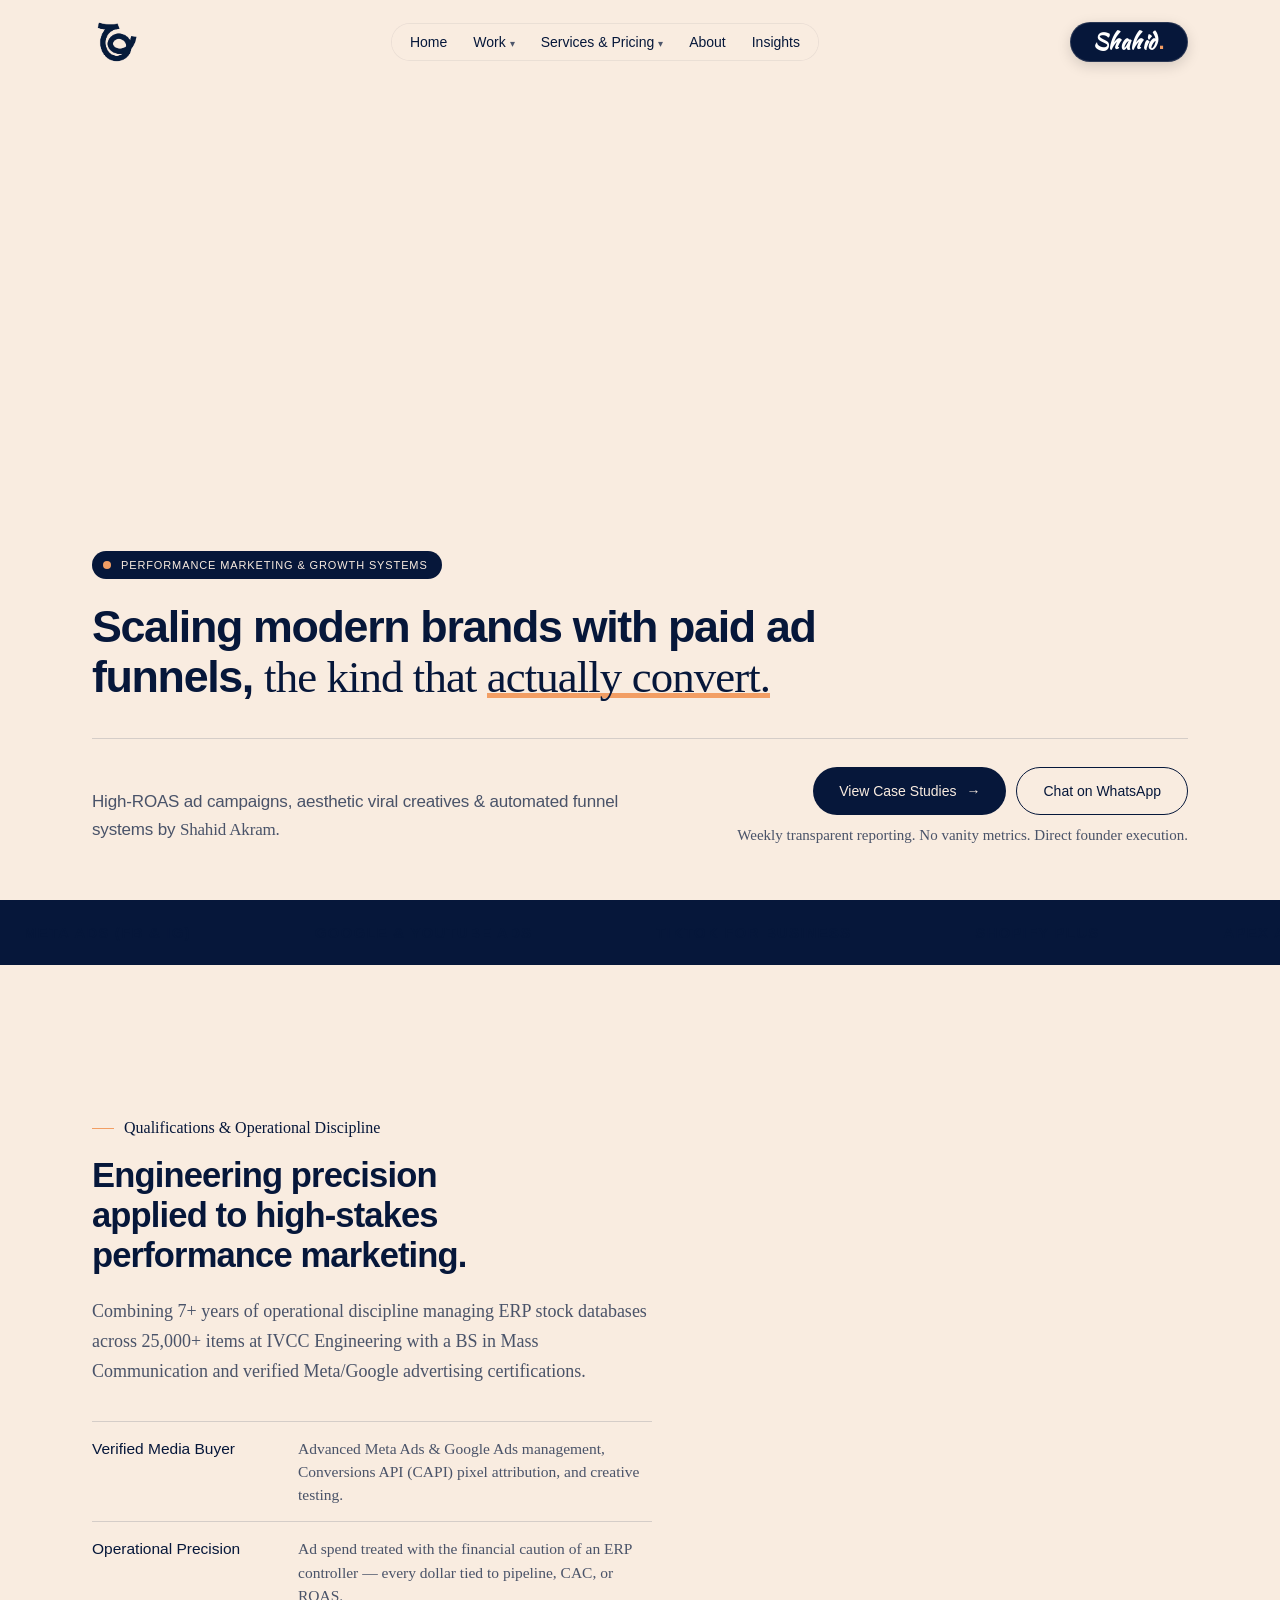
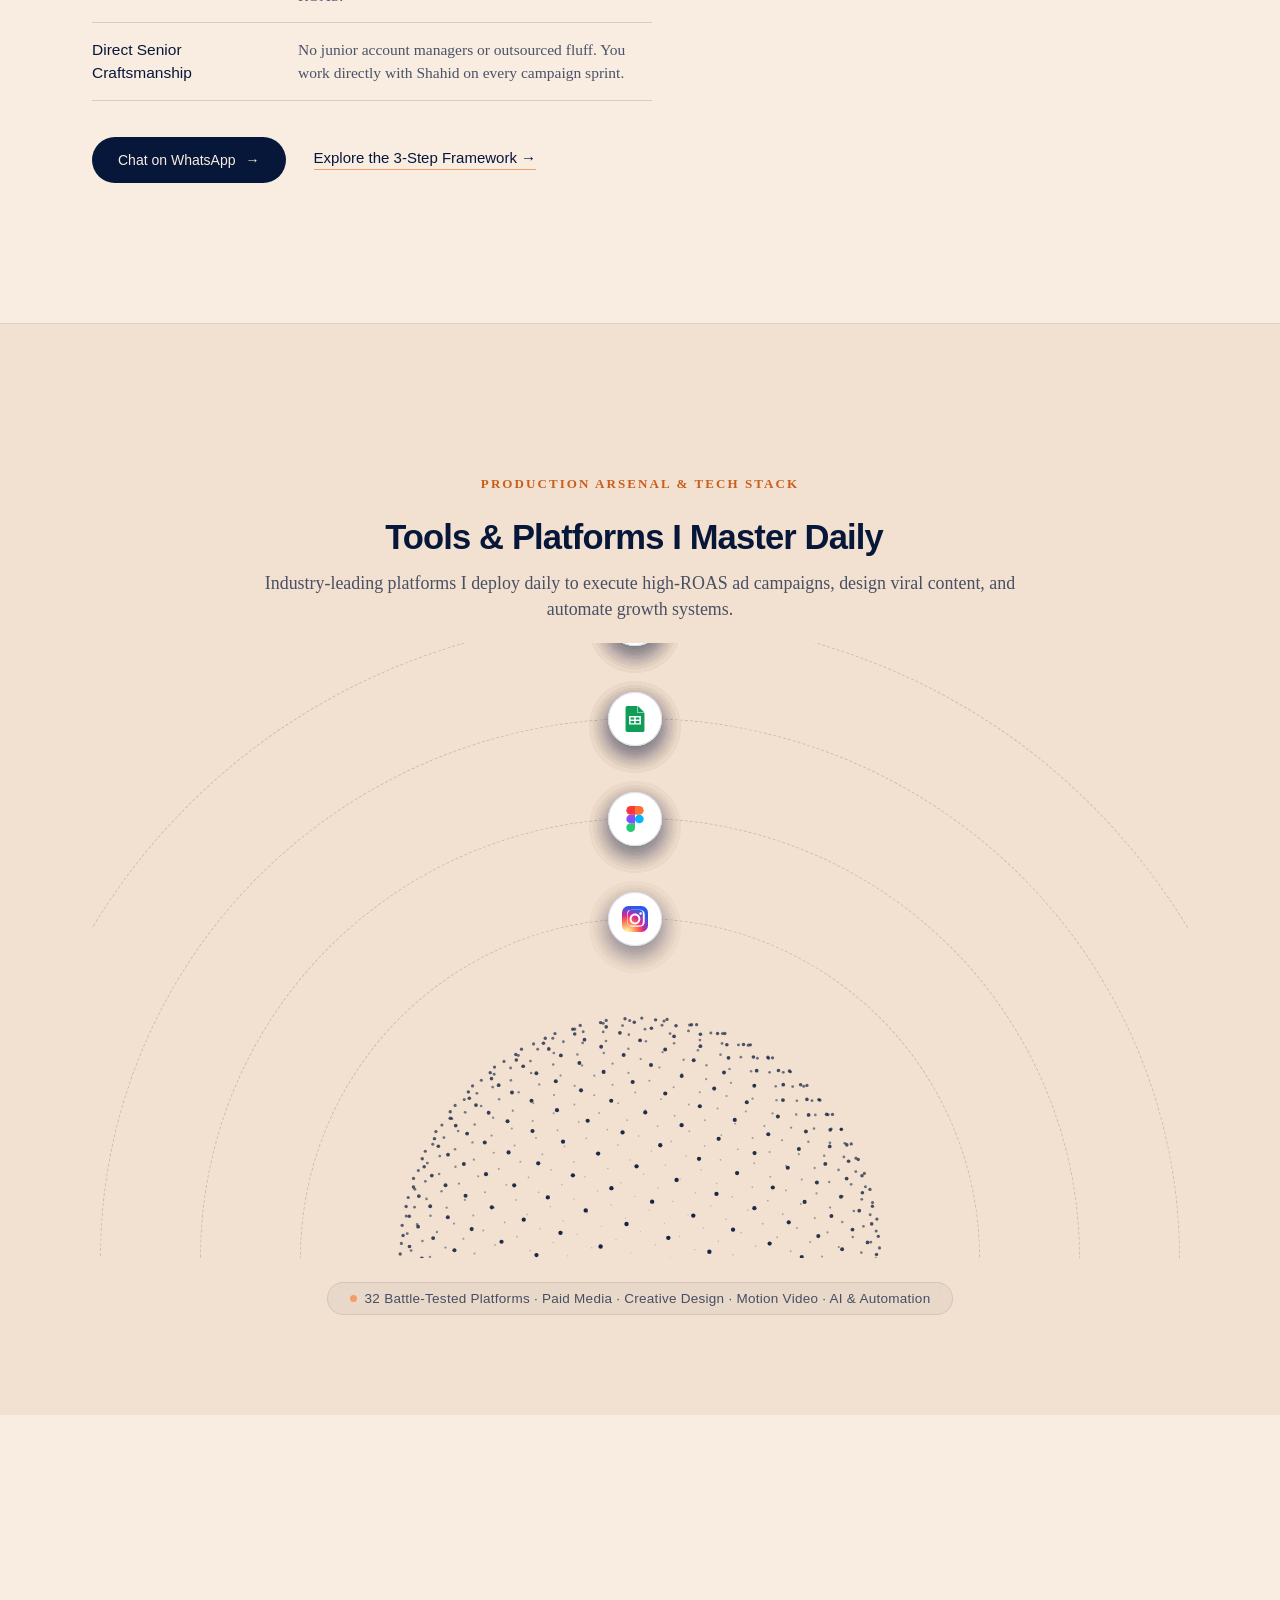
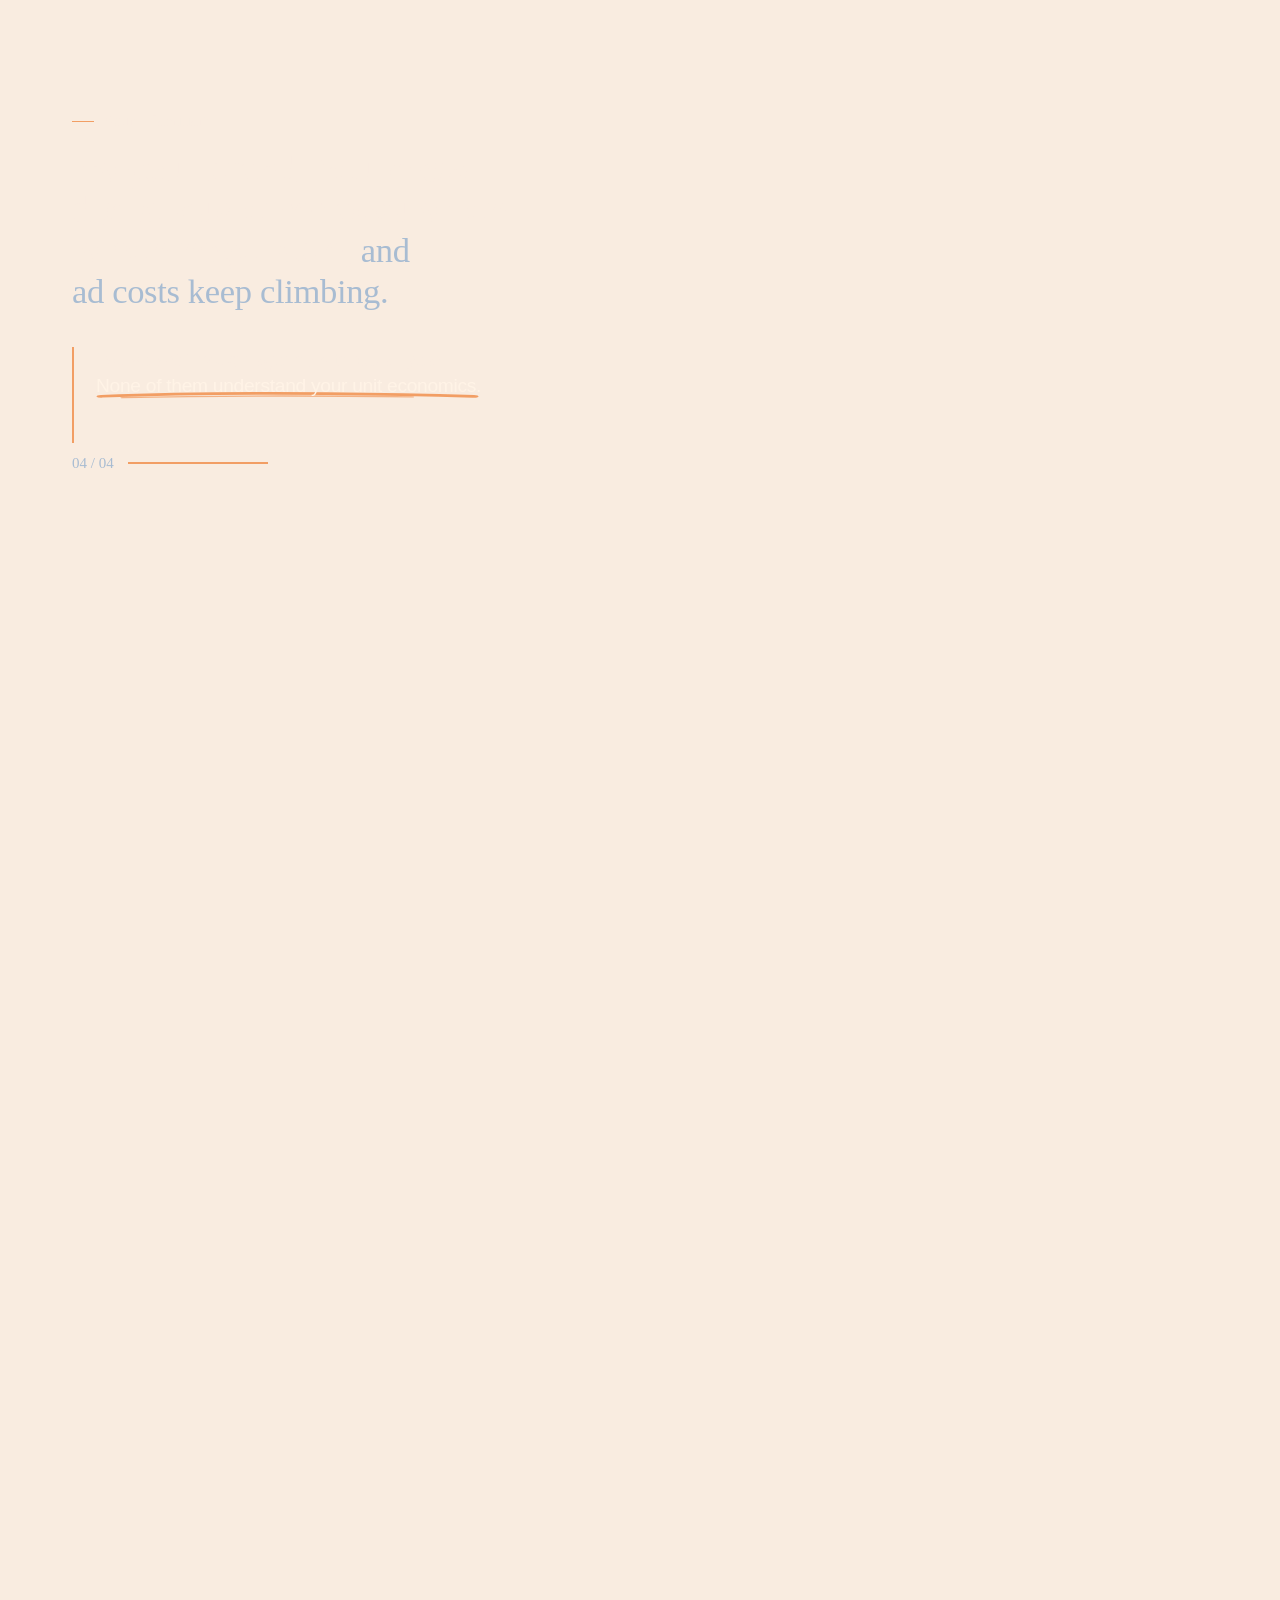
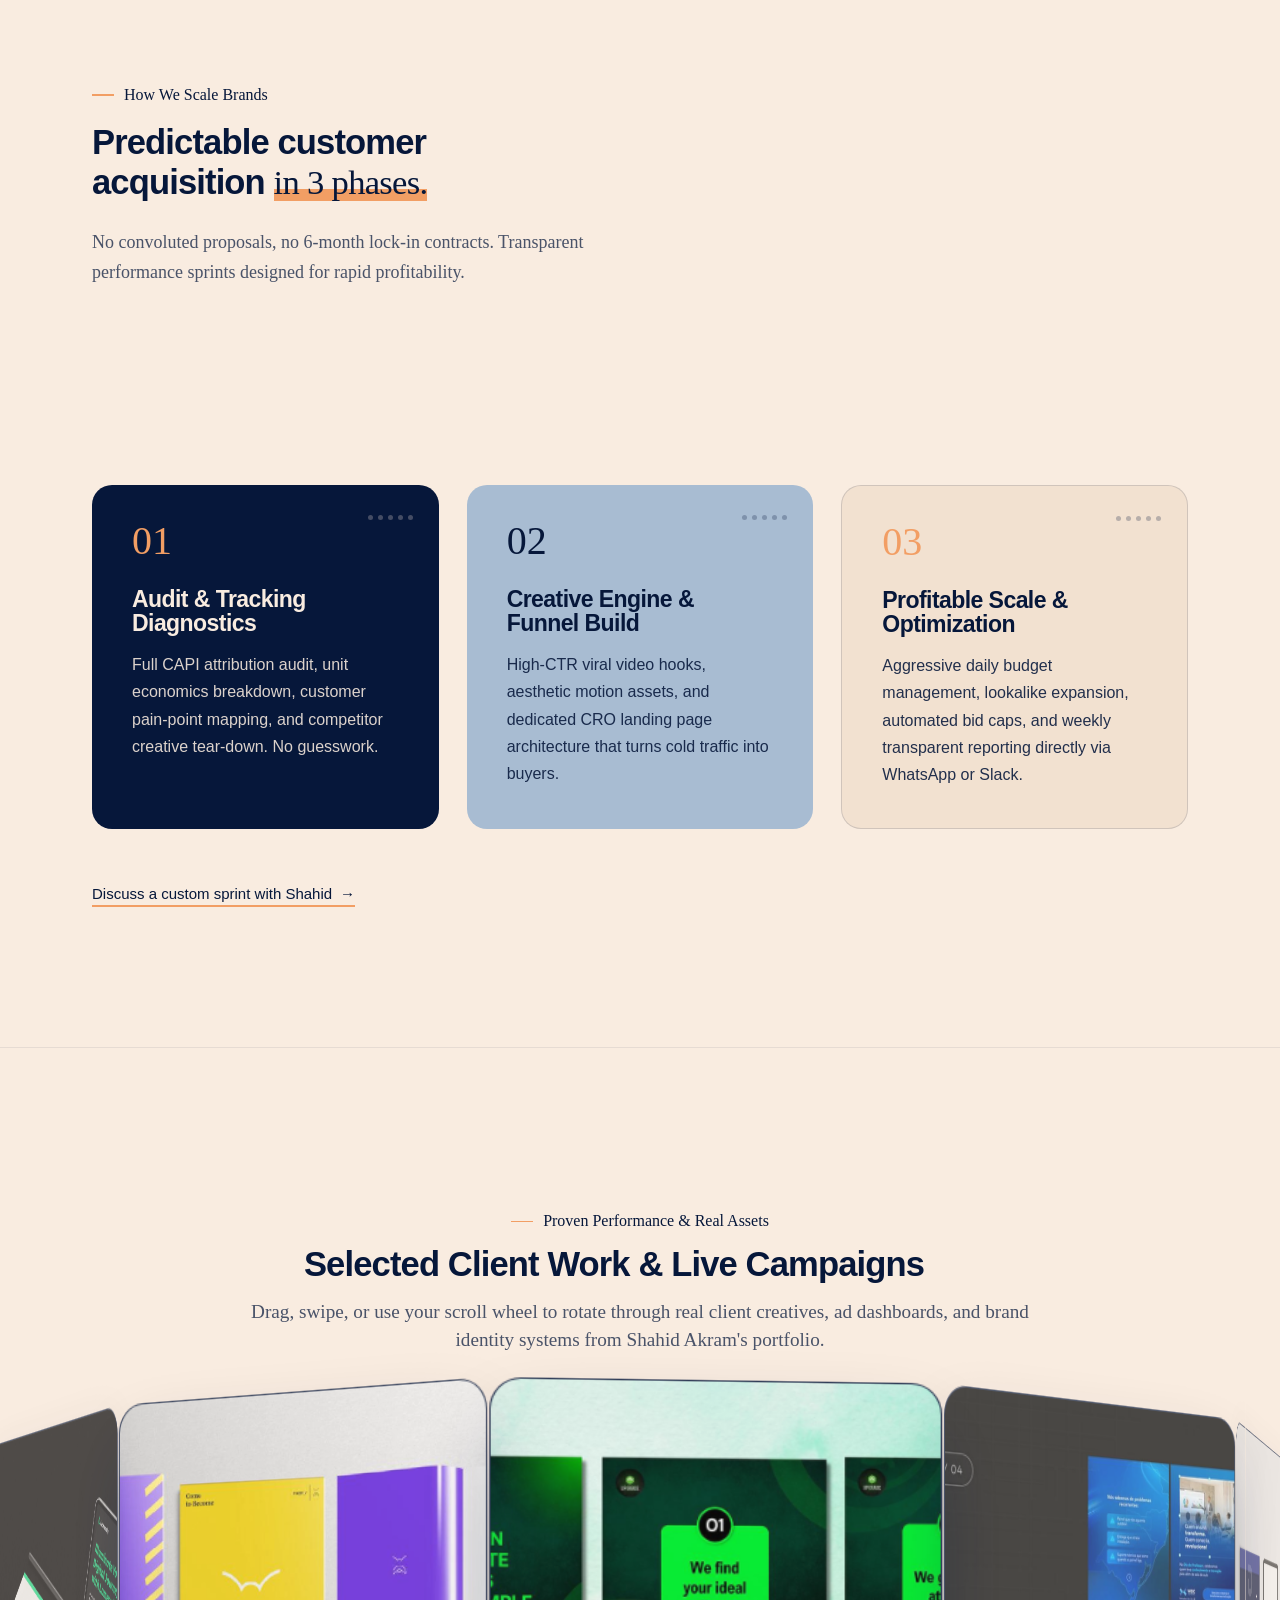
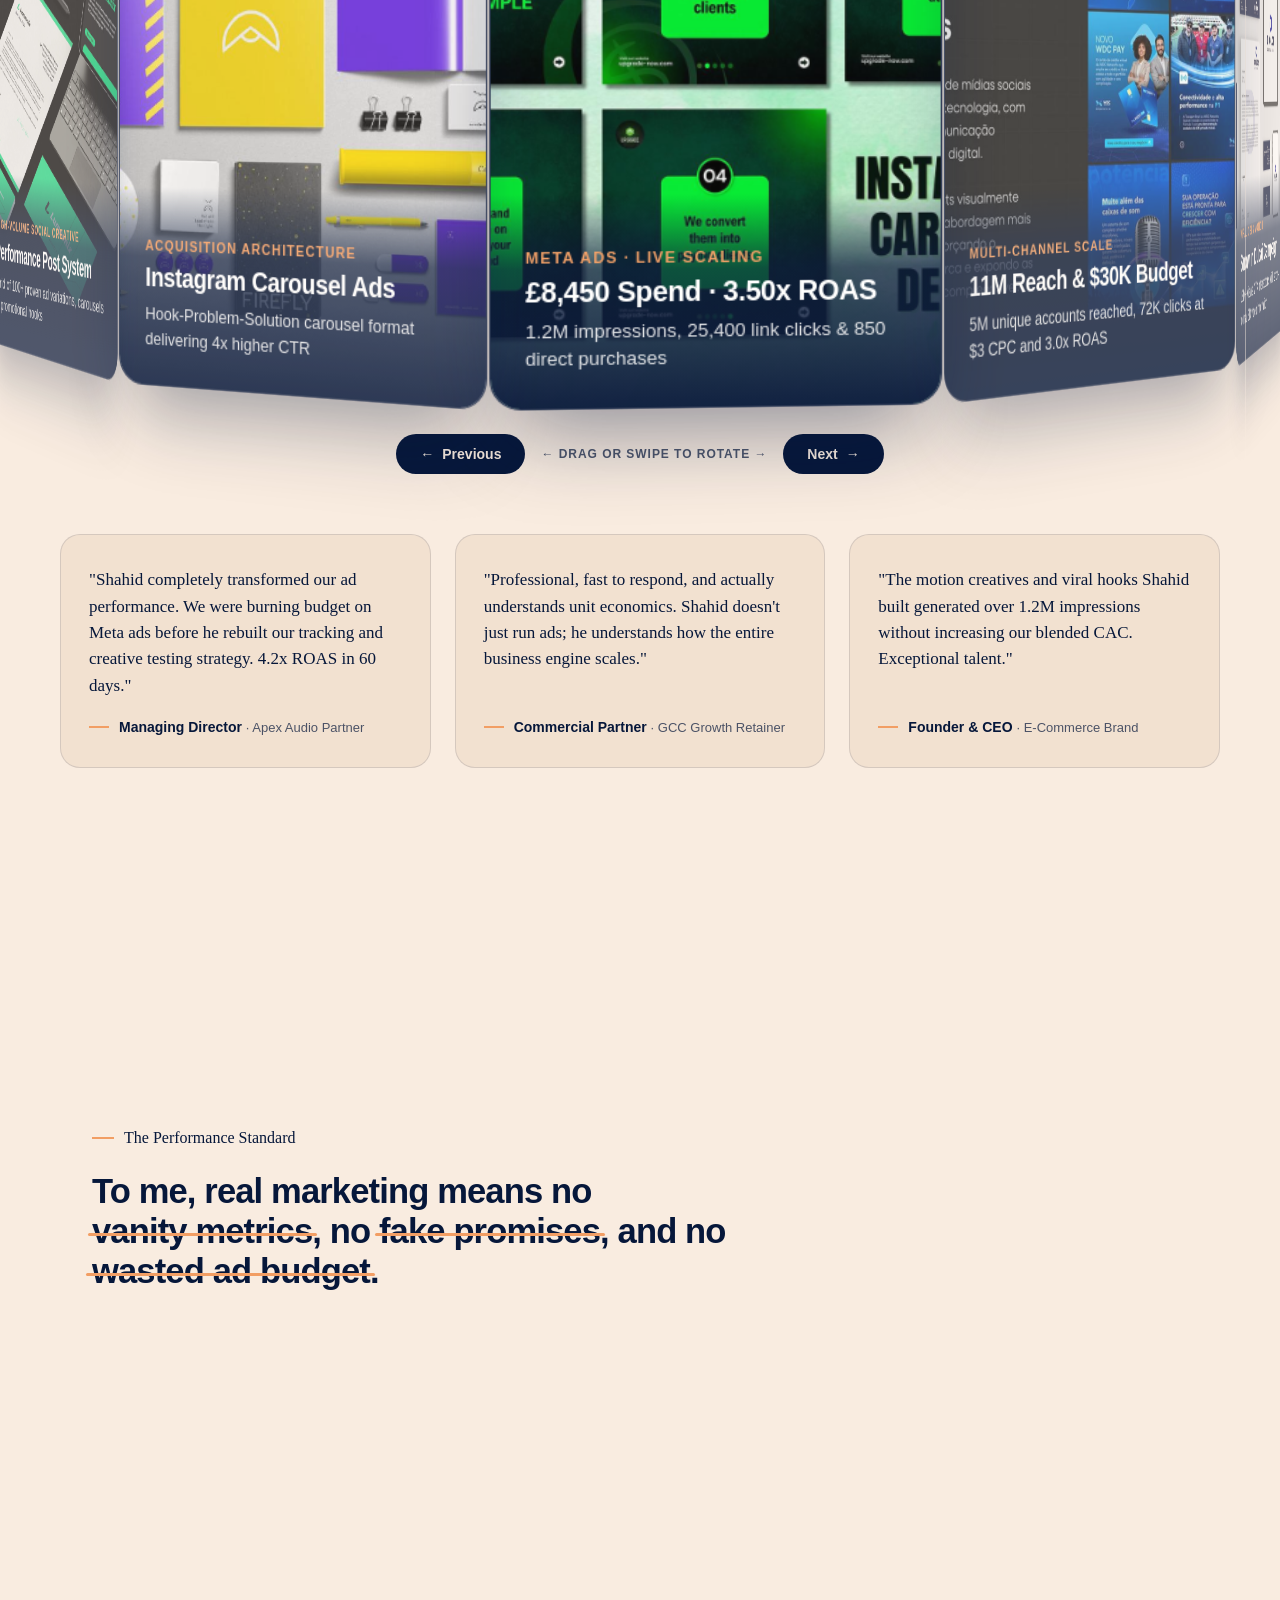
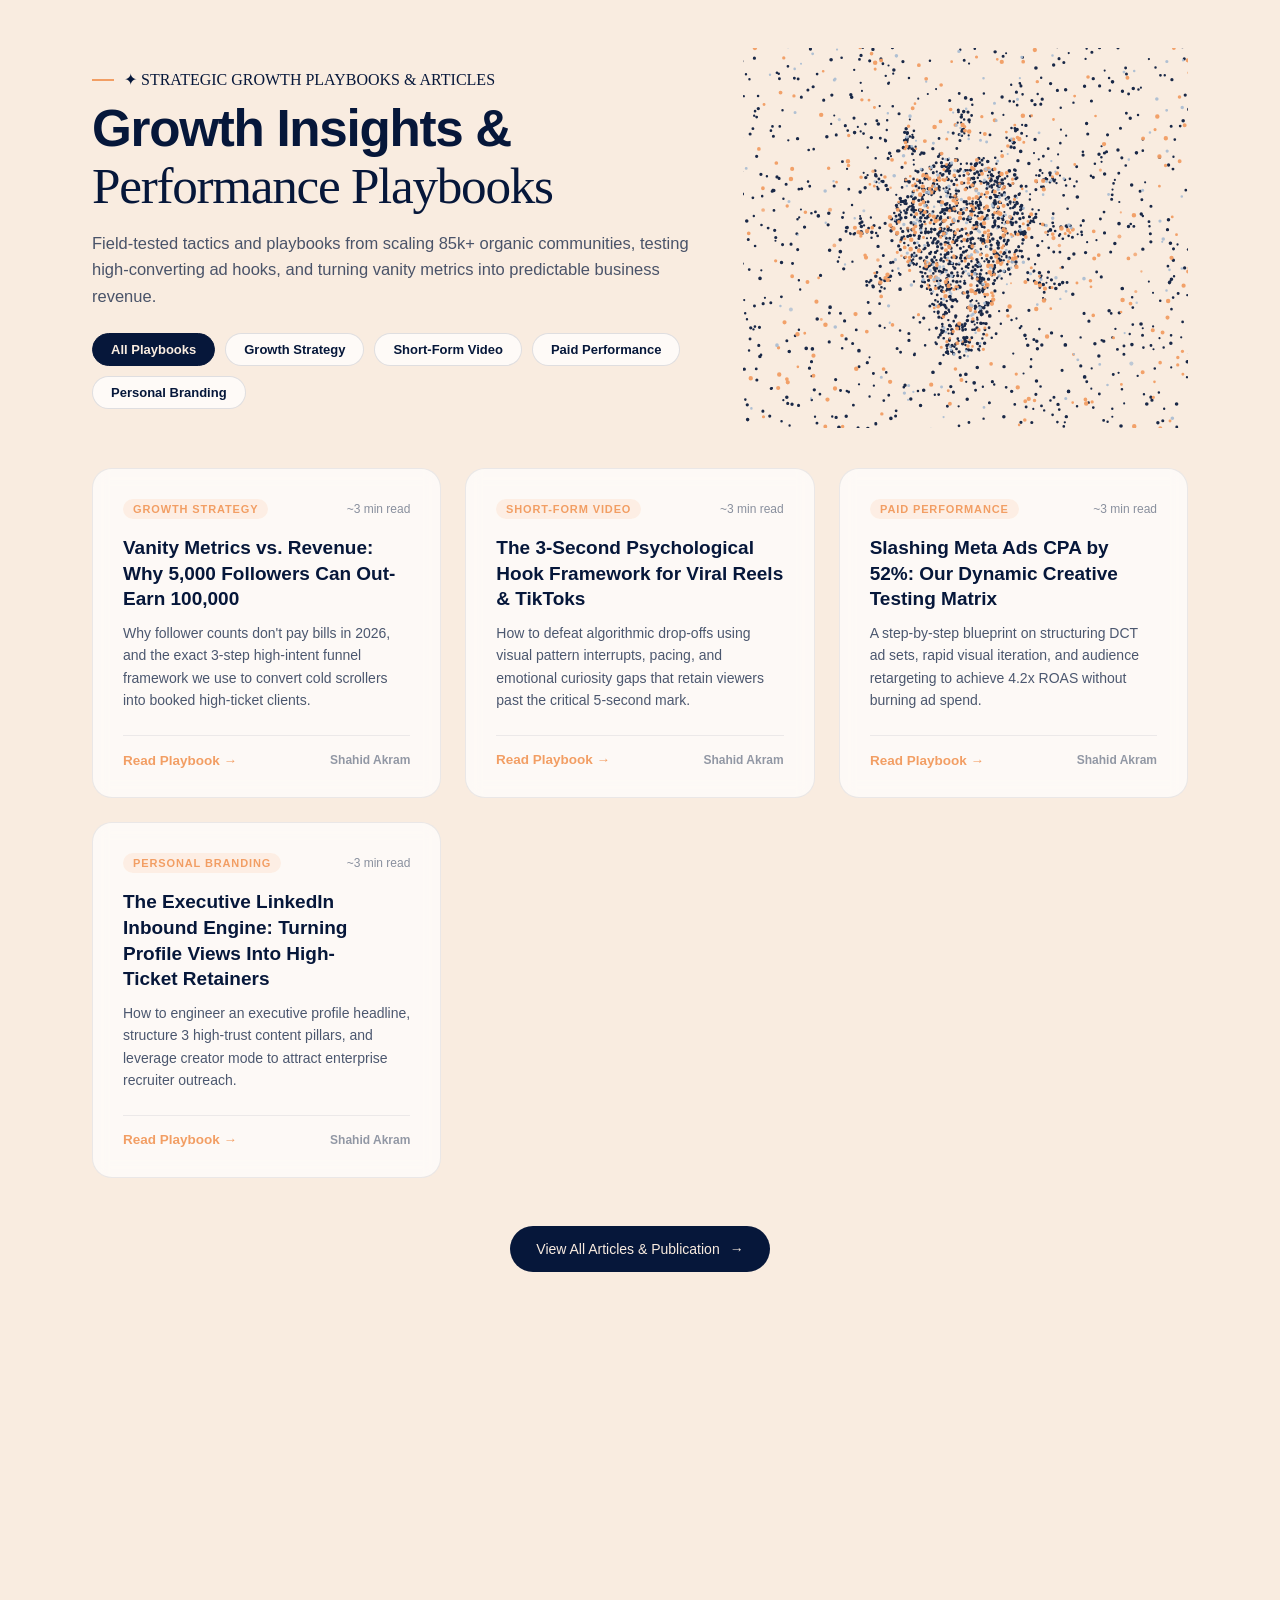
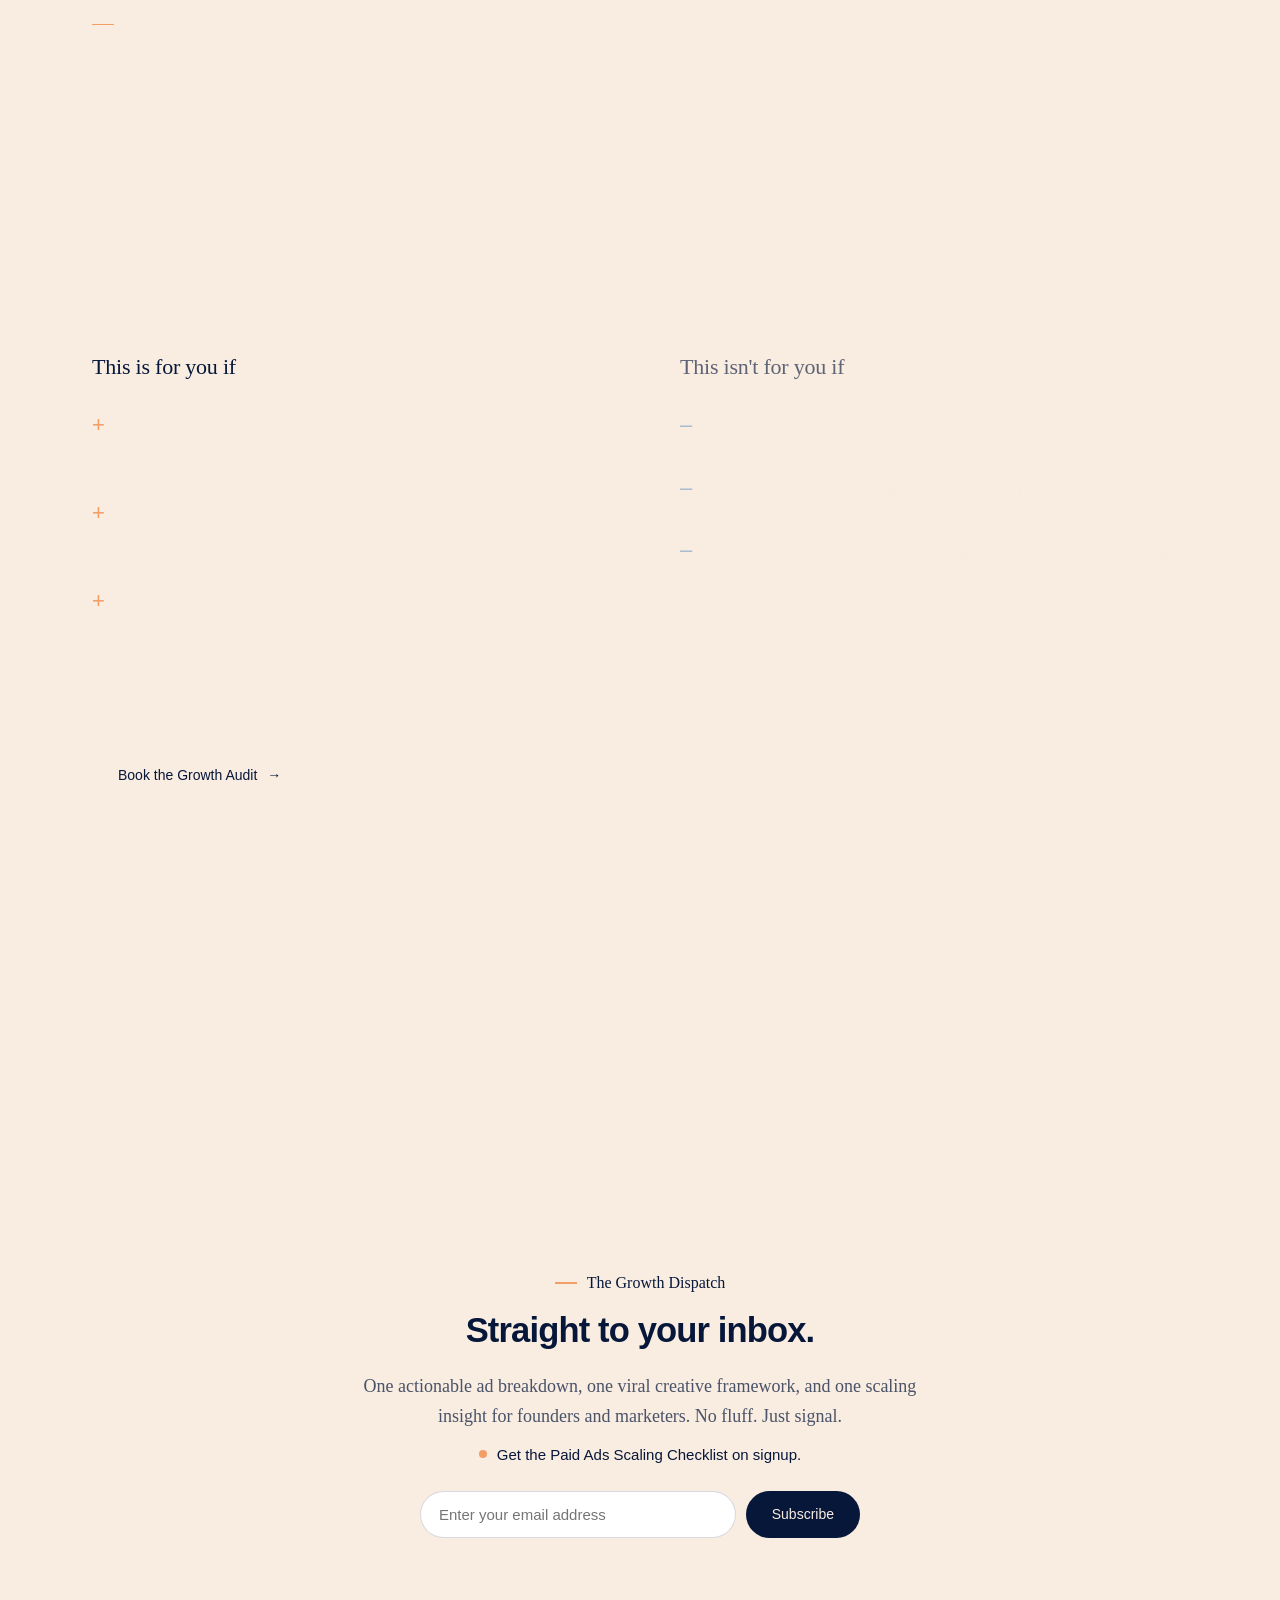
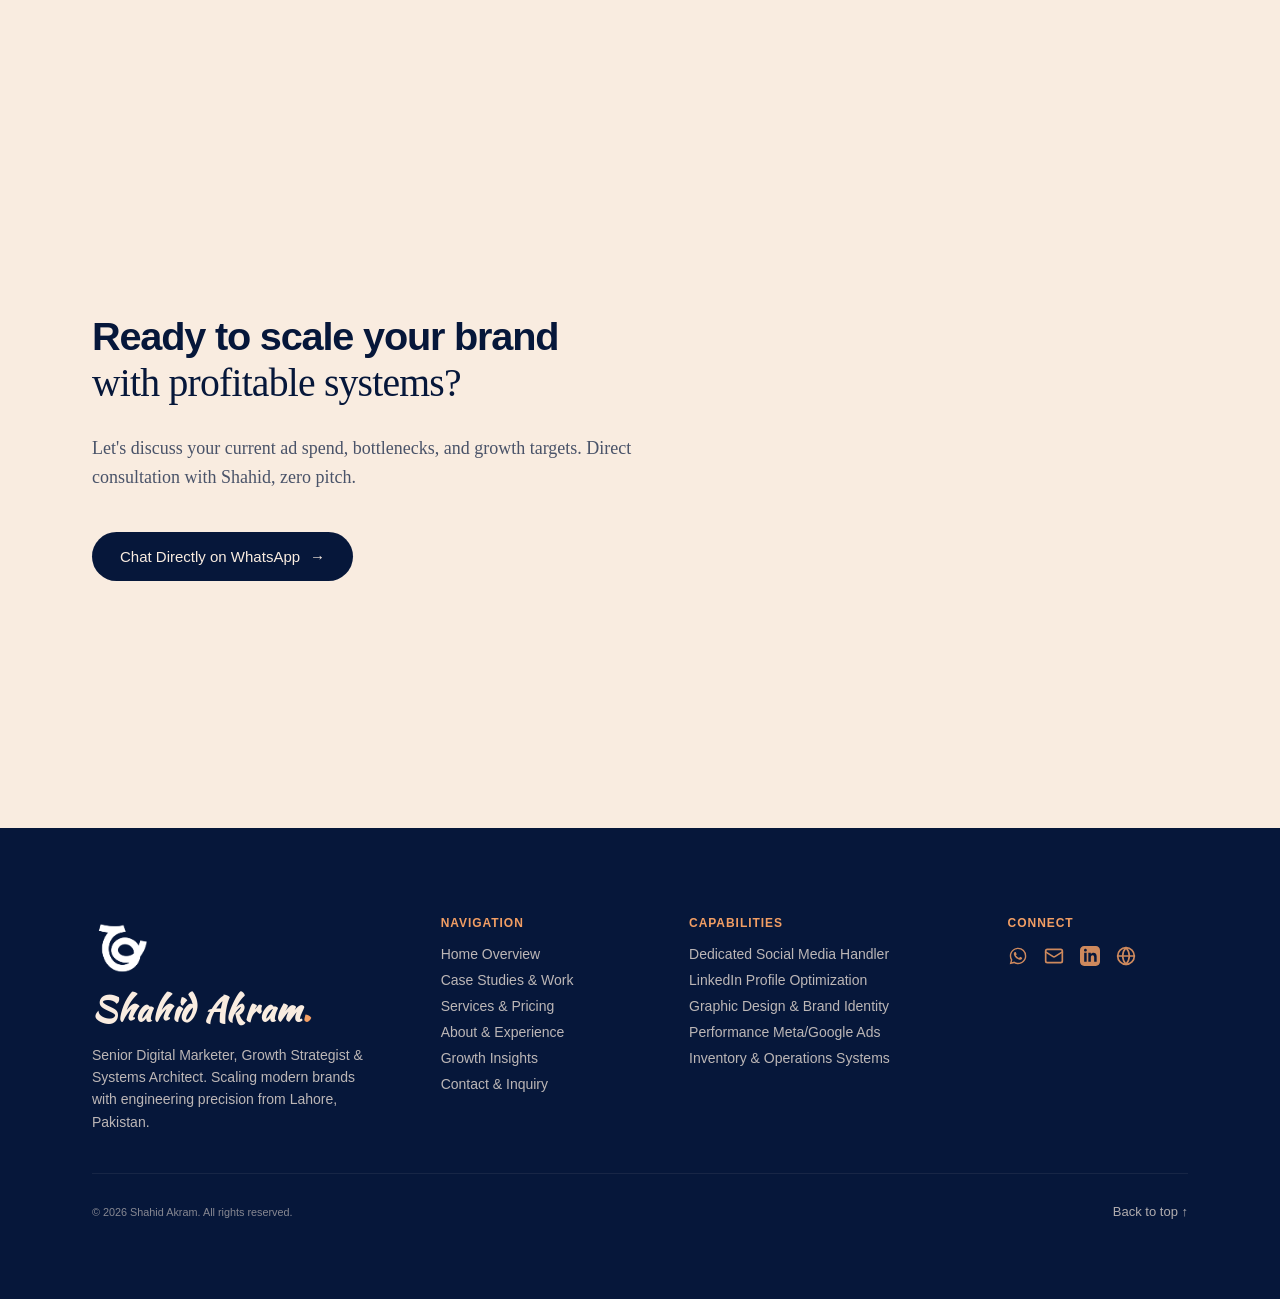
==== commit 6c22b79e: "Convert index insights brain-lightbulb icon to seamless borderless particle slot matching original t" ====
--- a/index.html
+++ b/index.html
@@ -1050,111 +1050,36 @@
 }
 
 
-/* ---------- INSIGHTS INTERACTIVE PARTICLE CARD & HEADER ---------- */
+/* ---------- INSIGHTS SEAMLESS FLOATING PARTICLES (ORIGINAL TEMPLATE STYLE) ---------- */
 .insights-header-grid {
   display: grid;
-  grid-template-columns: 1.25fr 0.9fr;
-  gap: 40px;
+  grid-template-columns: 1.15fr 0.85fr;
+  gap: 48px;
   align-items: center;
   margin-bottom: 40px;
 }
-.insights-anim-card {
-  background: rgba(255, 255, 255, 0.72);
-  border: 1px solid rgba(6, 23, 58, 0.09);
-  border-radius: 28px;
-  padding: 22px;
-  box-shadow: 0 24px 50px -16px rgba(6, 23, 58, 0.12);
-  backdrop-filter: blur(12px);
+.insights-seamless-slot {
+  width: 100%;
+  height: 380px;
   position: relative;
-  overflow: hidden;
-  display: flex;
-  flex-direction: column;
-  gap: 14px;
-  transition: box-shadow .3s ease;
-}
-.insights-anim-card:hover {
-  box-shadow: 0 28px 60px -14px rgba(6, 23, 58, 0.16);
-}
-.insights-anim-card-head {
+  background: transparent;
+  border: none;
+  box-shadow: none;
+  cursor: crosshair;
   display: flex;
   align-items: center;
-  justify-content: space-between;
-  gap: 10px;
-  font-size: 11.5px;
-  font-weight: 700;
-  letter-spacing: 0.1em;
-  text-transform: uppercase;
-  color: #c95d1b;
-  padding-bottom: 10px;
-  border-bottom: 1px solid rgba(6, 23, 58, 0.06);
-}
-.insights-pulse-group {
-  display: inline-flex;
-  align-items: center;
-  gap: 8px;
-}
-.insights-pulse-dot {
-  width: 8px;
-  height: 8px;
-  border-radius: 50%;
-  background: var(--orange, #F29E64);
-  box-shadow: 0 0 0 0 rgba(242, 158, 100, 0.7);
-  animation: insightsPulse 2s infinite;
-}
-@keyframes insightsPulse {
-  0% { transform: scale(0.95); box-shadow: 0 0 0 0 rgba(242, 158, 100, 0.7); }
-  70% { transform: scale(1); box-shadow: 0 0 0 8px rgba(242, 158, 100, 0); }
-  100% { transform: scale(0.95); box-shadow: 0 0 0 0 rgba(242, 158, 100, 0); }
-}
-.insights-card-badge {
-  font-size: 11px;
-  padding: 3px 10px;
-  border-radius: 999px;
-  background: rgba(6, 23, 58, 0.06);
-  color: var(--navy, #06173A);
-  font-weight: 700;
-}
-.insights-canvas-box {
-  width: 100%;
-  height: 320px;
-  position: relative;
-  background: radial-gradient(circle at center, rgba(242, 158, 100, 0.1) 0%, rgba(249, 236, 224, 0.25) 65%, transparent 100%);
-  border-radius: 20px;
-  overflow: hidden;
-  cursor: grab;
-}
-.insights-canvas-box:active { cursor: grabbing; }
+  justify-content: center;
+}
 #insightsParticleCanvas {
   width: 100%;
   height: 100%;
   display: block;
-}
-.insights-anim-card-foot {
-  display: flex;
-  align-items: center;
-  justify-content: space-between;
-  gap: 12px;
-  font-size: 12px;
-  color: var(--ink-2, rgba(6, 23, 58, 0.72));
-  font-weight: 600;
-  padding-top: 8px;
-  border-top: 1px solid rgba(6, 23, 58, 0.06);
-}
-.insights-foot-hint {
-  display: inline-flex;
-  align-items: center;
-  gap: 6px;
-}
-.insights-foot-hint::before {
-  content: '✦';
-  color: var(--orange, #F29E64);
-  font-size: 11px;
+  background: transparent;
 }
 @media (max-width: 1024px) {
-  .insights-header-grid { grid-template-columns: 1fr; gap: 32px; }
-  .insights-canvas-box { height: 280px; }
-}
-
+  .insights-header-grid { grid-template-columns: 1fr; gap: 24px; }
+  .insights-seamless-slot { height: 300px; }
+}
 </style>
 <!-- site structured data (carried over from the previous site for brand continuity) -->
 <script type="application/ld+json">{"@context": "https://schema.org", "@graph": [{"@type": "Organization", "name": "Cogent Labs", "url": "https://cogentlabs.co", "logo": "https://cogentlabs.co/cogent-labs-logo.png", "description": "Agentic AI solutions that automate complex enterprise workflows, accelerate decision-making, and drive measurable business outcomes.", "founder": {"@type": "Person", "name": "Ehmad Zubair", "jobTitle": "CEO & Co-founder"}, "sameAs": ["https://www.linkedin.com/company/cogentlabs/", "https://www.instagram.com/cogent.labs.co/"], "contactPoint": {"@type": "ContactPoint", "email": "hello@cogentlabs.co", "telephone": "+92-300-111-4369", "contactType": "sales"}, "address": {"@type": "PostalAddress", "streetAddress": "16192 Coastal Hwy", "addressLocality": "Lewes", "addressRegion": "DE", "postalCode": "19958", "addressCountry": "US"}}, {"@type": "WebSite", "name": "Cogent Labs", "url": "https://cogentlabs.co"}]}</script>
@@ -1942,111 +1867,36 @@
 }
 
 
-/* ---------- INSIGHTS INTERACTIVE PARTICLE CARD & HEADER ---------- */
+/* ---------- INSIGHTS SEAMLESS FLOATING PARTICLES (ORIGINAL TEMPLATE STYLE) ---------- */
 .insights-header-grid {
   display: grid;
-  grid-template-columns: 1.25fr 0.9fr;
-  gap: 40px;
+  grid-template-columns: 1.15fr 0.85fr;
+  gap: 48px;
   align-items: center;
   margin-bottom: 40px;
 }
-.insights-anim-card {
-  background: rgba(255, 255, 255, 0.72);
-  border: 1px solid rgba(6, 23, 58, 0.09);
-  border-radius: 28px;
-  padding: 22px;
-  box-shadow: 0 24px 50px -16px rgba(6, 23, 58, 0.12);
-  backdrop-filter: blur(12px);
+.insights-seamless-slot {
+  width: 100%;
+  height: 380px;
   position: relative;
-  overflow: hidden;
-  display: flex;
-  flex-direction: column;
-  gap: 14px;
-  transition: box-shadow .3s ease;
-}
-.insights-anim-card:hover {
-  box-shadow: 0 28px 60px -14px rgba(6, 23, 58, 0.16);
-}
-.insights-anim-card-head {
+  background: transparent;
+  border: none;
+  box-shadow: none;
+  cursor: crosshair;
   display: flex;
   align-items: center;
-  justify-content: space-between;
-  gap: 10px;
-  font-size: 11.5px;
-  font-weight: 700;
-  letter-spacing: 0.1em;
-  text-transform: uppercase;
-  color: #c95d1b;
-  padding-bottom: 10px;
-  border-bottom: 1px solid rgba(6, 23, 58, 0.06);
-}
-.insights-pulse-group {
-  display: inline-flex;
-  align-items: center;
-  gap: 8px;
-}
-.insights-pulse-dot {
-  width: 8px;
-  height: 8px;
-  border-radius: 50%;
-  background: var(--orange, #F29E64);
-  box-shadow: 0 0 0 0 rgba(242, 158, 100, 0.7);
-  animation: insightsPulse 2s infinite;
-}
-@keyframes insightsPulse {
-  0% { transform: scale(0.95); box-shadow: 0 0 0 0 rgba(242, 158, 100, 0.7); }
-  70% { transform: scale(1); box-shadow: 0 0 0 8px rgba(242, 158, 100, 0); }
-  100% { transform: scale(0.95); box-shadow: 0 0 0 0 rgba(242, 158, 100, 0); }
-}
-.insights-card-badge {
-  font-size: 11px;
-  padding: 3px 10px;
-  border-radius: 999px;
-  background: rgba(6, 23, 58, 0.06);
-  color: var(--navy, #06173A);
-  font-weight: 700;
-}
-.insights-canvas-box {
-  width: 100%;
-  height: 320px;
-  position: relative;
-  background: radial-gradient(circle at center, rgba(242, 158, 100, 0.1) 0%, rgba(249, 236, 224, 0.25) 65%, transparent 100%);
-  border-radius: 20px;
-  overflow: hidden;
-  cursor: grab;
-}
-.insights-canvas-box:active { cursor: grabbing; }
+  justify-content: center;
+}
 #insightsParticleCanvas {
   width: 100%;
   height: 100%;
   display: block;
-}
-.insights-anim-card-foot {
-  display: flex;
-  align-items: center;
-  justify-content: space-between;
-  gap: 12px;
-  font-size: 12px;
-  color: var(--ink-2, rgba(6, 23, 58, 0.72));
-  font-weight: 600;
-  padding-top: 8px;
-  border-top: 1px solid rgba(6, 23, 58, 0.06);
-}
-.insights-foot-hint {
-  display: inline-flex;
-  align-items: center;
-  gap: 6px;
-}
-.insights-foot-hint::before {
-  content: '✦';
-  color: var(--orange, #F29E64);
-  font-size: 11px;
+  background: transparent;
 }
 @media (max-width: 1024px) {
-  .insights-header-grid { grid-template-columns: 1fr; gap: 32px; }
-  .insights-canvas-box { height: 280px; }
-}
-
+  .insights-header-grid { grid-template-columns: 1fr; gap: 24px; }
+  .insights-seamless-slot { height: 300px; }
+}
 </style></head>
 <body>
 <!-- Google Tag Manager (noscript) -->
@@ -2324,25 +2174,7 @@
 
       <!-- Right Column: Interactive Brain-Lightbulb Particle Swarm Card -->
       <div>
-        <div class="insights-anim-card" id="insightsAnimCard">
-          <div class="insights-anim-card-head">
-            <span class="insights-pulse-group">
-              <span class="insights-pulse-dot"></span>
-              <span>INTERACTIVE INSIGHTS ARTIFACT</span>
-            </span>
-            <span class="insights-card-badge">THEME SWARM</span>
-          </div>
-
-          <div class="insights-canvas-box" id="insightsCanvasBox">
-            <canvas id="insightsParticleCanvas" aria-label="Interactive Particle Swarm of Brain Lightbulb Icon"></canvas>
-          </div>
-
-          <div class="insights-anim-card-foot">
-            <span class="insights-foot-hint">Hover, drag or click to disperse</span>
-            <span style="color: #c95d1b; font-weight: 700;">Reconstructs in live sync</span>
-          </div>
-        </div>
-      </div>
+        <div class="insights-seamless-slot" id="insightsCanvasBox"><canvas id="insightsParticleCanvas" aria-label="Particle Swarm of Brain Lightbulb Icon"></canvas></div></div>
     </div>
 
     <!-- Articles Grid -->
@@ -3153,111 +2985,36 @@
 }
 
 
-/* ---------- INSIGHTS INTERACTIVE PARTICLE CARD & HEADER ---------- */
+/* ---------- INSIGHTS SEAMLESS FLOATING PARTICLES (ORIGINAL TEMPLATE STYLE) ---------- */
 .insights-header-grid {
   display: grid;
-  grid-template-columns: 1.25fr 0.9fr;
-  gap: 40px;
+  grid-template-columns: 1.15fr 0.85fr;
+  gap: 48px;
   align-items: center;
   margin-bottom: 40px;
 }
-.insights-anim-card {
-  background: rgba(255, 255, 255, 0.72);
-  border: 1px solid rgba(6, 23, 58, 0.09);
-  border-radius: 28px;
-  padding: 22px;
-  box-shadow: 0 24px 50px -16px rgba(6, 23, 58, 0.12);
-  backdrop-filter: blur(12px);
+.insights-seamless-slot {
+  width: 100%;
+  height: 380px;
   position: relative;
-  overflow: hidden;
-  display: flex;
-  flex-direction: column;
-  gap: 14px;
-  transition: box-shadow .3s ease;
-}
-.insights-anim-card:hover {
-  box-shadow: 0 28px 60px -14px rgba(6, 23, 58, 0.16);
-}
-.insights-anim-card-head {
+  background: transparent;
+  border: none;
+  box-shadow: none;
+  cursor: crosshair;
   display: flex;
   align-items: center;
-  justify-content: space-between;
-  gap: 10px;
-  font-size: 11.5px;
-  font-weight: 700;
-  letter-spacing: 0.1em;
-  text-transform: uppercase;
-  color: #c95d1b;
-  padding-bottom: 10px;
-  border-bottom: 1px solid rgba(6, 23, 58, 0.06);
-}
-.insights-pulse-group {
-  display: inline-flex;
-  align-items: center;
-  gap: 8px;
-}
-.insights-pulse-dot {
-  width: 8px;
-  height: 8px;
-  border-radius: 50%;
-  background: var(--orange, #F29E64);
-  box-shadow: 0 0 0 0 rgba(242, 158, 100, 0.7);
-  animation: insightsPulse 2s infinite;
-}
-@keyframes insightsPulse {
-  0% { transform: scale(0.95); box-shadow: 0 0 0 0 rgba(242, 158, 100, 0.7); }
-  70% { transform: scale(1); box-shadow: 0 0 0 8px rgba(242, 158, 100, 0); }
-  100% { transform: scale(0.95); box-shadow: 0 0 0 0 rgba(242, 158, 100, 0); }
-}
-.insights-card-badge {
-  font-size: 11px;
-  padding: 3px 10px;
-  border-radius: 999px;
-  background: rgba(6, 23, 58, 0.06);
-  color: var(--navy, #06173A);
-  font-weight: 700;
-}
-.insights-canvas-box {
-  width: 100%;
-  height: 320px;
-  position: relative;
-  background: radial-gradient(circle at center, rgba(242, 158, 100, 0.1) 0%, rgba(249, 236, 224, 0.25) 65%, transparent 100%);
-  border-radius: 20px;
-  overflow: hidden;
-  cursor: grab;
-}
-.insights-canvas-box:active { cursor: grabbing; }
+  justify-content: center;
+}
 #insightsParticleCanvas {
   width: 100%;
   height: 100%;
   display: block;
-}
-.insights-anim-card-foot {
-  display: flex;
-  align-items: center;
-  justify-content: space-between;
-  gap: 12px;
-  font-size: 12px;
-  color: var(--ink-2, rgba(6, 23, 58, 0.72));
-  font-weight: 600;
-  padding-top: 8px;
-  border-top: 1px solid rgba(6, 23, 58, 0.06);
-}
-.insights-foot-hint {
-  display: inline-flex;
-  align-items: center;
-  gap: 6px;
-}
-.insights-foot-hint::before {
-  content: '✦';
-  color: var(--orange, #F29E64);
-  font-size: 11px;
+  background: transparent;
 }
 @media (max-width: 1024px) {
-  .insights-header-grid { grid-template-columns: 1fr; gap: 32px; }
-  .insights-canvas-box { height: 280px; }
-}
-
+  .insights-header-grid { grid-template-columns: 1fr; gap: 24px; }
+  .insights-seamless-slot { height: 300px; }
+}
 </style>
 <script>
 (function(){
@@ -3522,111 +3279,36 @@
 }
 
 
-/* ---------- INSIGHTS INTERACTIVE PARTICLE CARD & HEADER ---------- */
+/* ---------- INSIGHTS SEAMLESS FLOATING PARTICLES (ORIGINAL TEMPLATE STYLE) ---------- */
 .insights-header-grid {
   display: grid;
-  grid-template-columns: 1.25fr 0.9fr;
-  gap: 40px;
+  grid-template-columns: 1.15fr 0.85fr;
+  gap: 48px;
   align-items: center;
   margin-bottom: 40px;
 }
-.insights-anim-card {
-  background: rgba(255, 255, 255, 0.72);
-  border: 1px solid rgba(6, 23, 58, 0.09);
-  border-radius: 28px;
-  padding: 22px;
-  box-shadow: 0 24px 50px -16px rgba(6, 23, 58, 0.12);
-  backdrop-filter: blur(12px);
+.insights-seamless-slot {
+  width: 100%;
+  height: 380px;
   position: relative;
-  overflow: hidden;
-  display: flex;
-  flex-direction: column;
-  gap: 14px;
-  transition: box-shadow .3s ease;
-}
-.insights-anim-card:hover {
-  box-shadow: 0 28px 60px -14px rgba(6, 23, 58, 0.16);
-}
-.insights-anim-card-head {
+  background: transparent;
+  border: none;
+  box-shadow: none;
+  cursor: crosshair;
   display: flex;
   align-items: center;
-  justify-content: space-between;
-  gap: 10px;
-  font-size: 11.5px;
-  font-weight: 700;
-  letter-spacing: 0.1em;
-  text-transform: uppercase;
-  color: #c95d1b;
-  padding-bottom: 10px;
-  border-bottom: 1px solid rgba(6, 23, 58, 0.06);
-}
-.insights-pulse-group {
-  display: inline-flex;
-  align-items: center;
-  gap: 8px;
-}
-.insights-pulse-dot {
-  width: 8px;
-  height: 8px;
-  border-radius: 50%;
-  background: var(--orange, #F29E64);
-  box-shadow: 0 0 0 0 rgba(242, 158, 100, 0.7);
-  animation: insightsPulse 2s infinite;
-}
-@keyframes insightsPulse {
-  0% { transform: scale(0.95); box-shadow: 0 0 0 0 rgba(242, 158, 100, 0.7); }
-  70% { transform: scale(1); box-shadow: 0 0 0 8px rgba(242, 158, 100, 0); }
-  100% { transform: scale(0.95); box-shadow: 0 0 0 0 rgba(242, 158, 100, 0); }
-}
-.insights-card-badge {
-  font-size: 11px;
-  padding: 3px 10px;
-  border-radius: 999px;
-  background: rgba(6, 23, 58, 0.06);
-  color: var(--navy, #06173A);
-  font-weight: 700;
-}
-.insights-canvas-box {
-  width: 100%;
-  height: 320px;
-  position: relative;
-  background: radial-gradient(circle at center, rgba(242, 158, 100, 0.1) 0%, rgba(249, 236, 224, 0.25) 65%, transparent 100%);
-  border-radius: 20px;
-  overflow: hidden;
-  cursor: grab;
-}
-.insights-canvas-box:active { cursor: grabbing; }
+  justify-content: center;
+}
 #insightsParticleCanvas {
   width: 100%;
   height: 100%;
   display: block;
-}
-.insights-anim-card-foot {
-  display: flex;
-  align-items: center;
-  justify-content: space-between;
-  gap: 12px;
-  font-size: 12px;
-  color: var(--ink-2, rgba(6, 23, 58, 0.72));
-  font-weight: 600;
-  padding-top: 8px;
-  border-top: 1px solid rgba(6, 23, 58, 0.06);
-}
-.insights-foot-hint {
-  display: inline-flex;
-  align-items: center;
-  gap: 6px;
-}
-.insights-foot-hint::before {
-  content: '✦';
-  color: var(--orange, #F29E64);
-  font-size: 11px;
+  background: transparent;
 }
 @media (max-width: 1024px) {
-  .insights-header-grid { grid-template-columns: 1fr; gap: 32px; }
-  .insights-canvas-box { height: 280px; }
-}
-
+  .insights-header-grid { grid-template-columns: 1fr; gap: 24px; }
+  .insights-seamless-slot { height: 300px; }
+}
 </style>
 <script>
 (function(){
